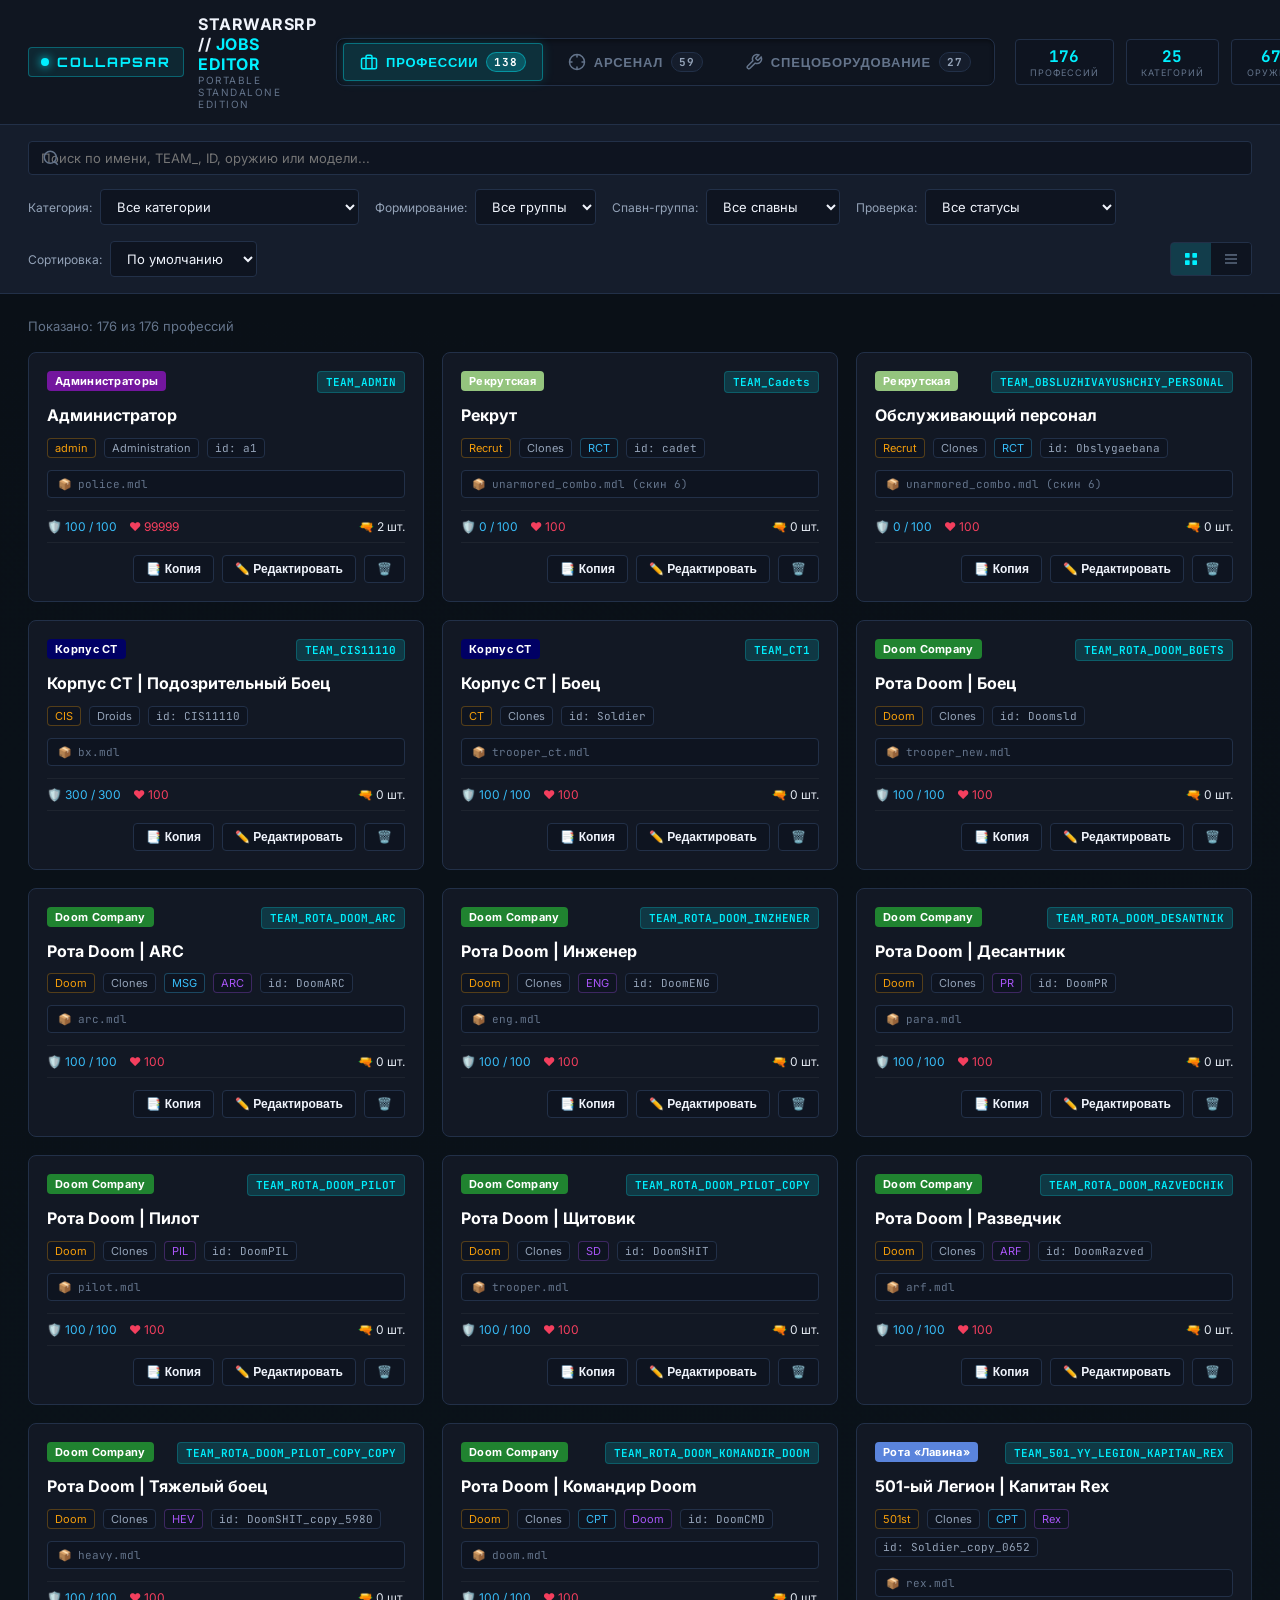
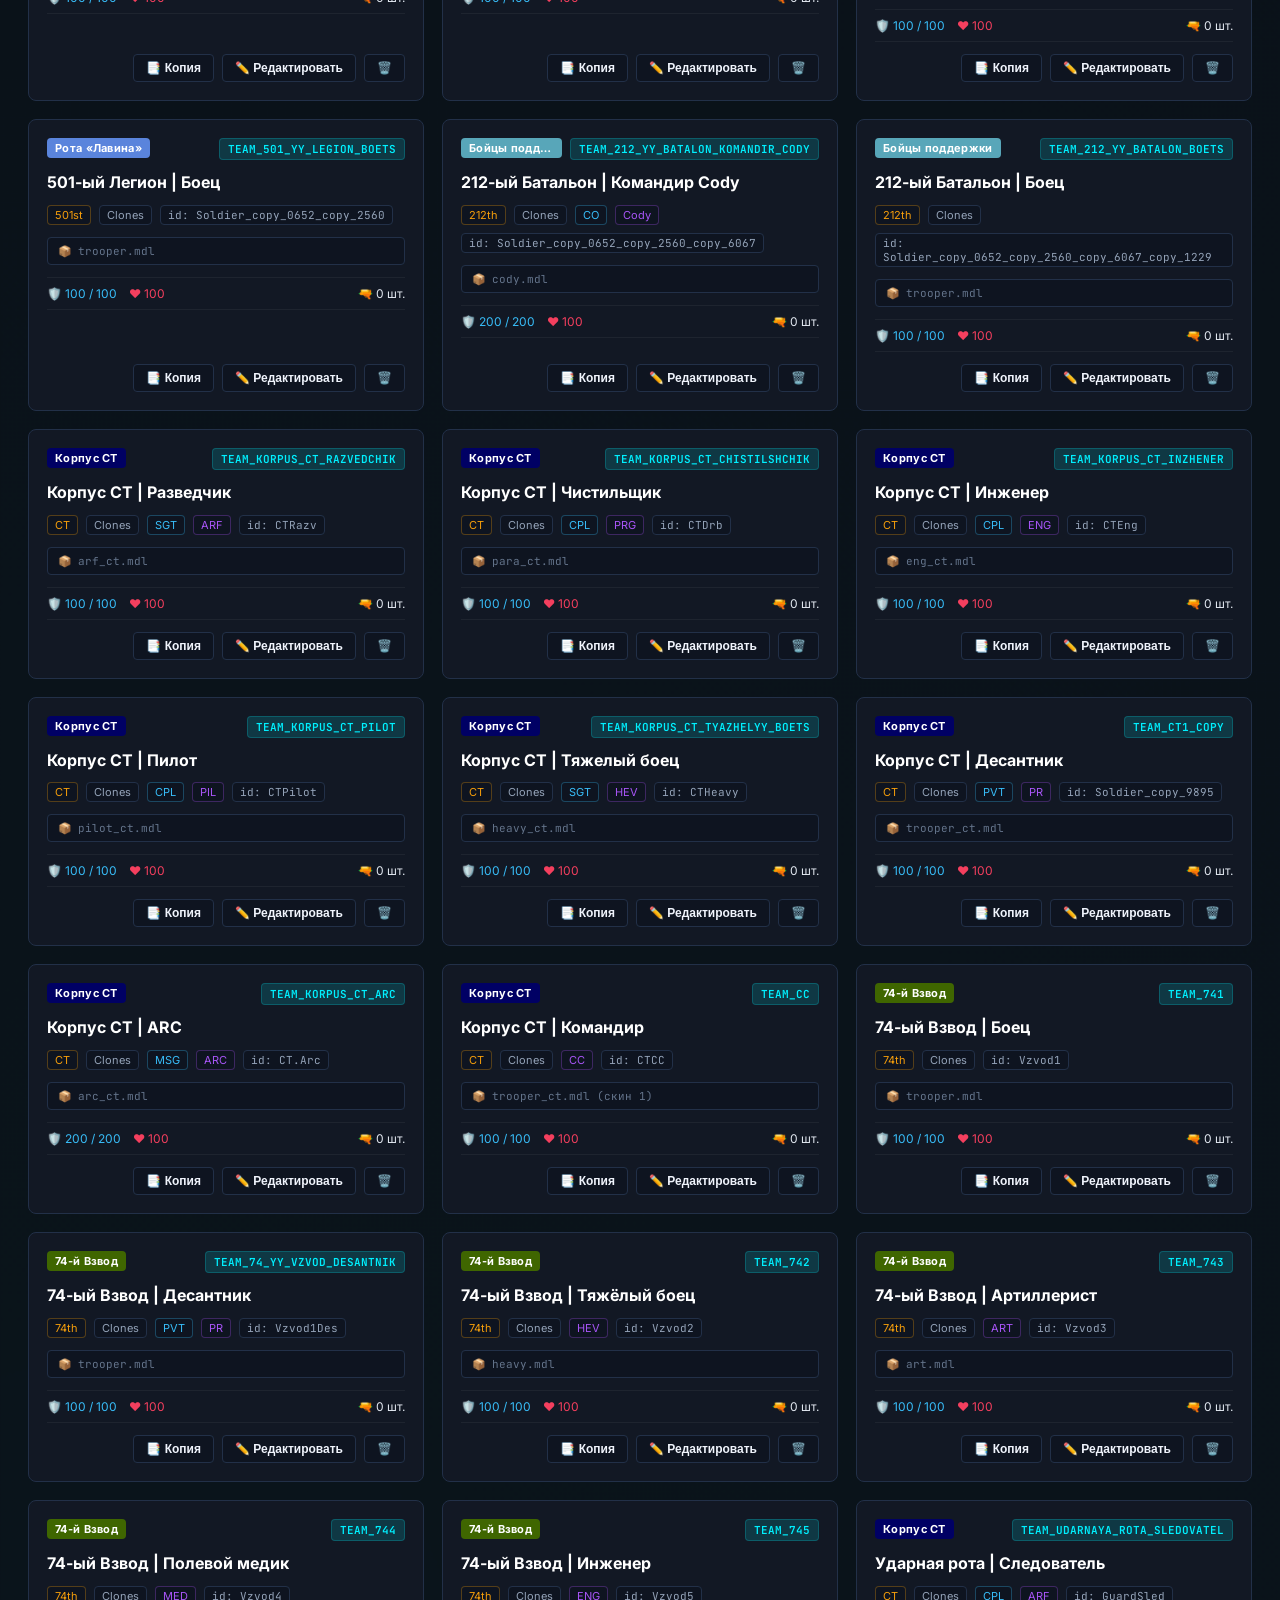
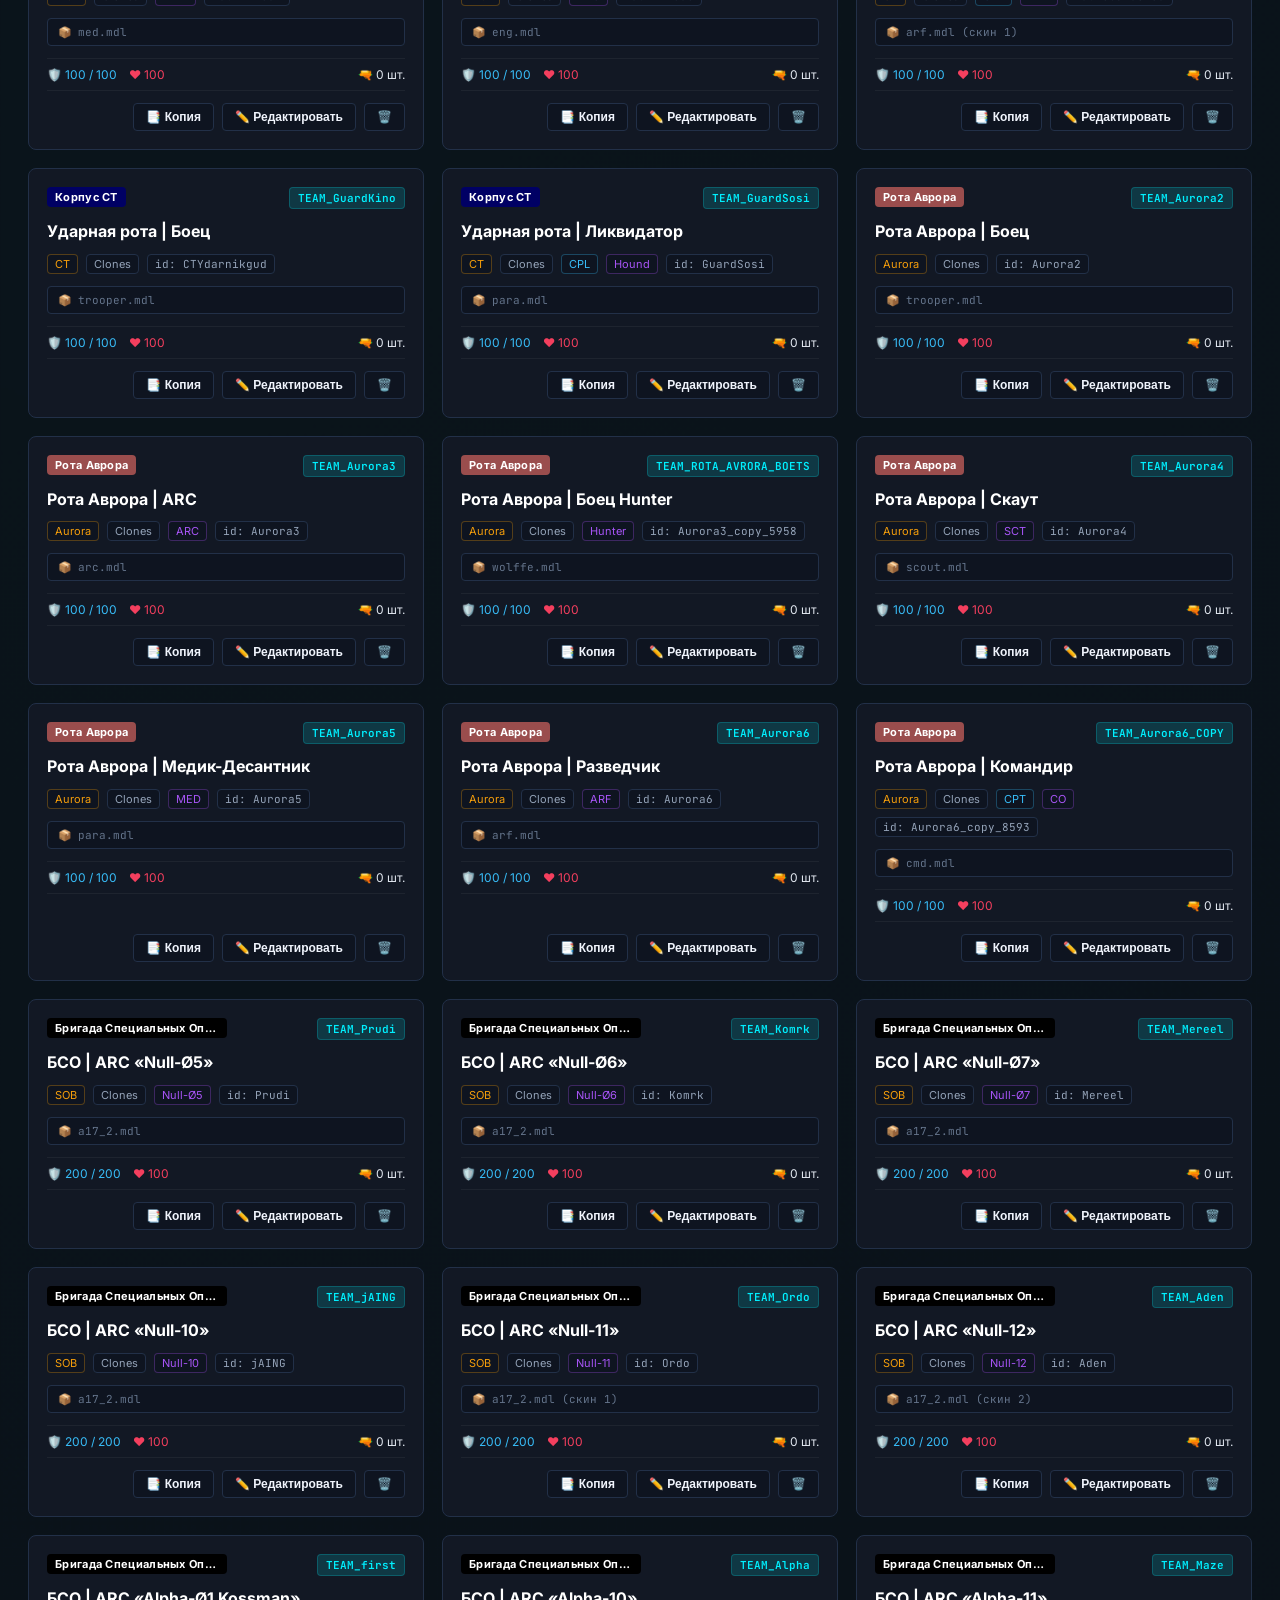
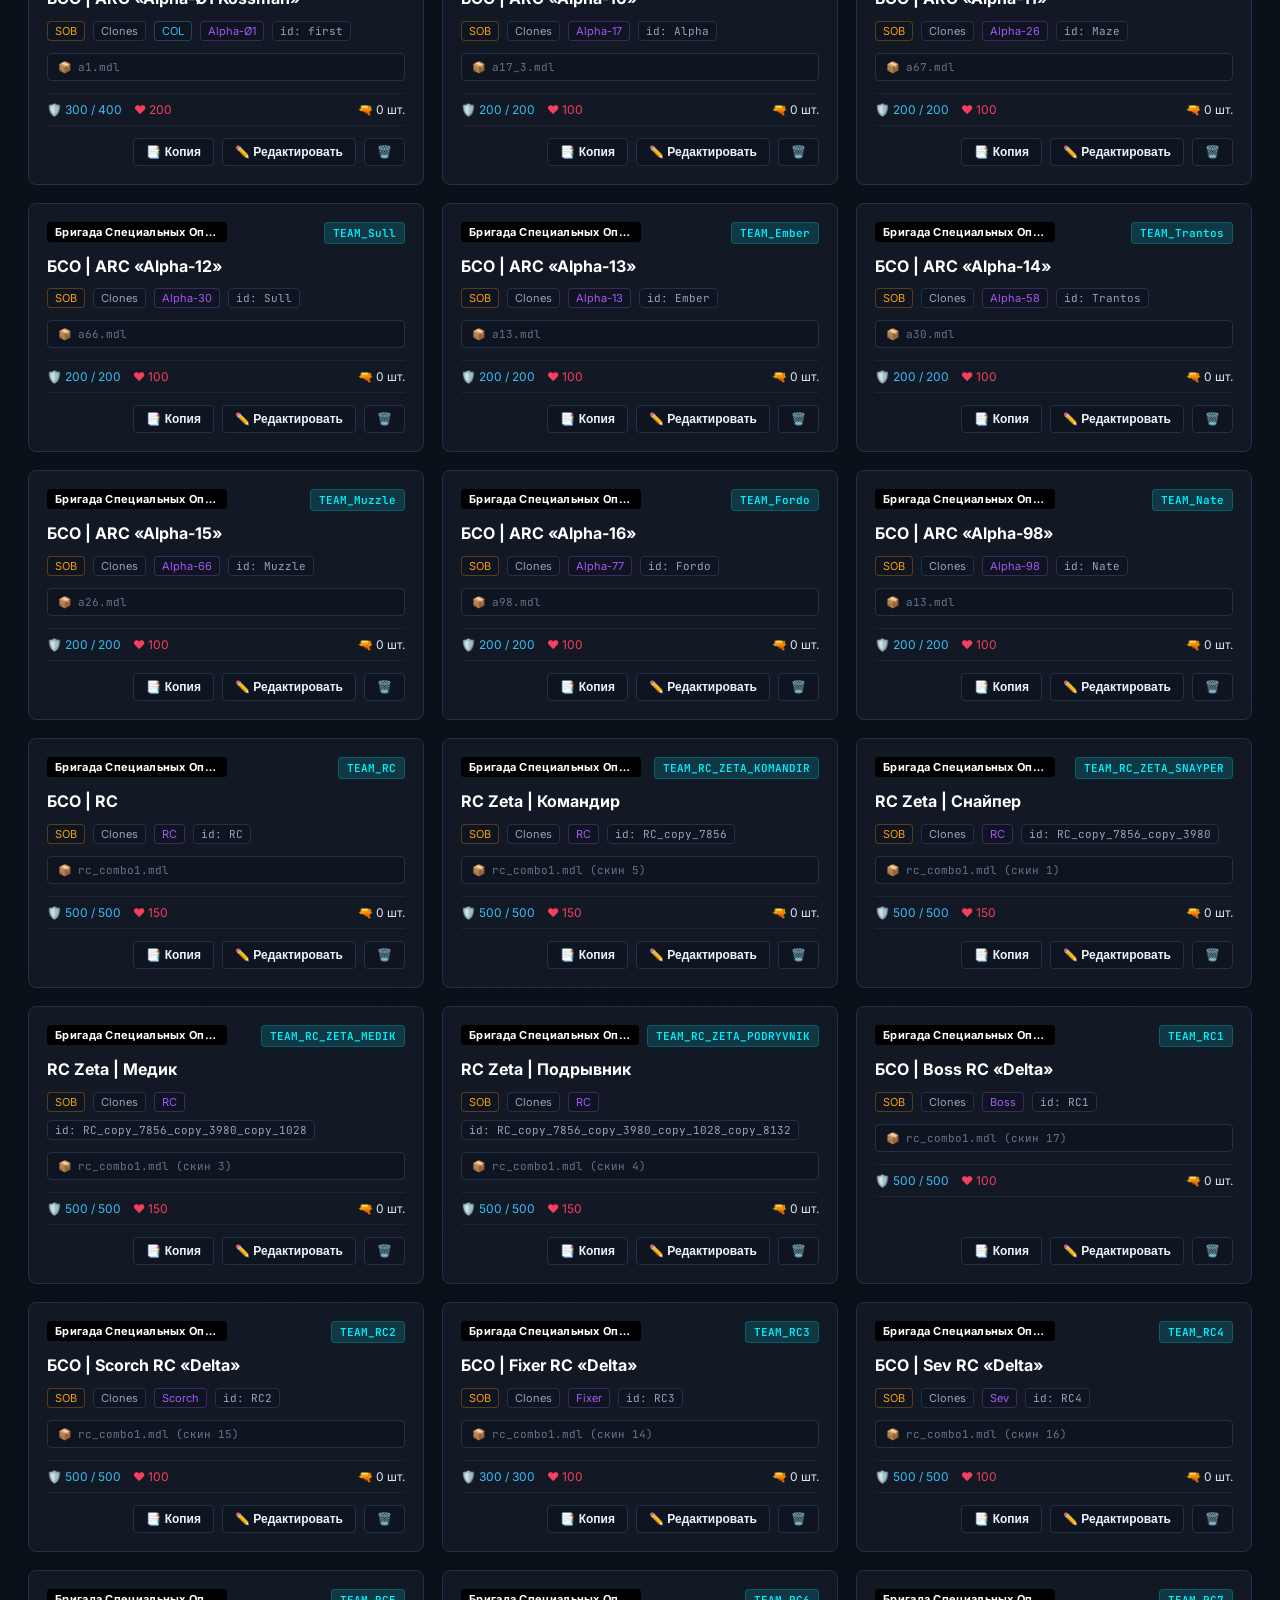
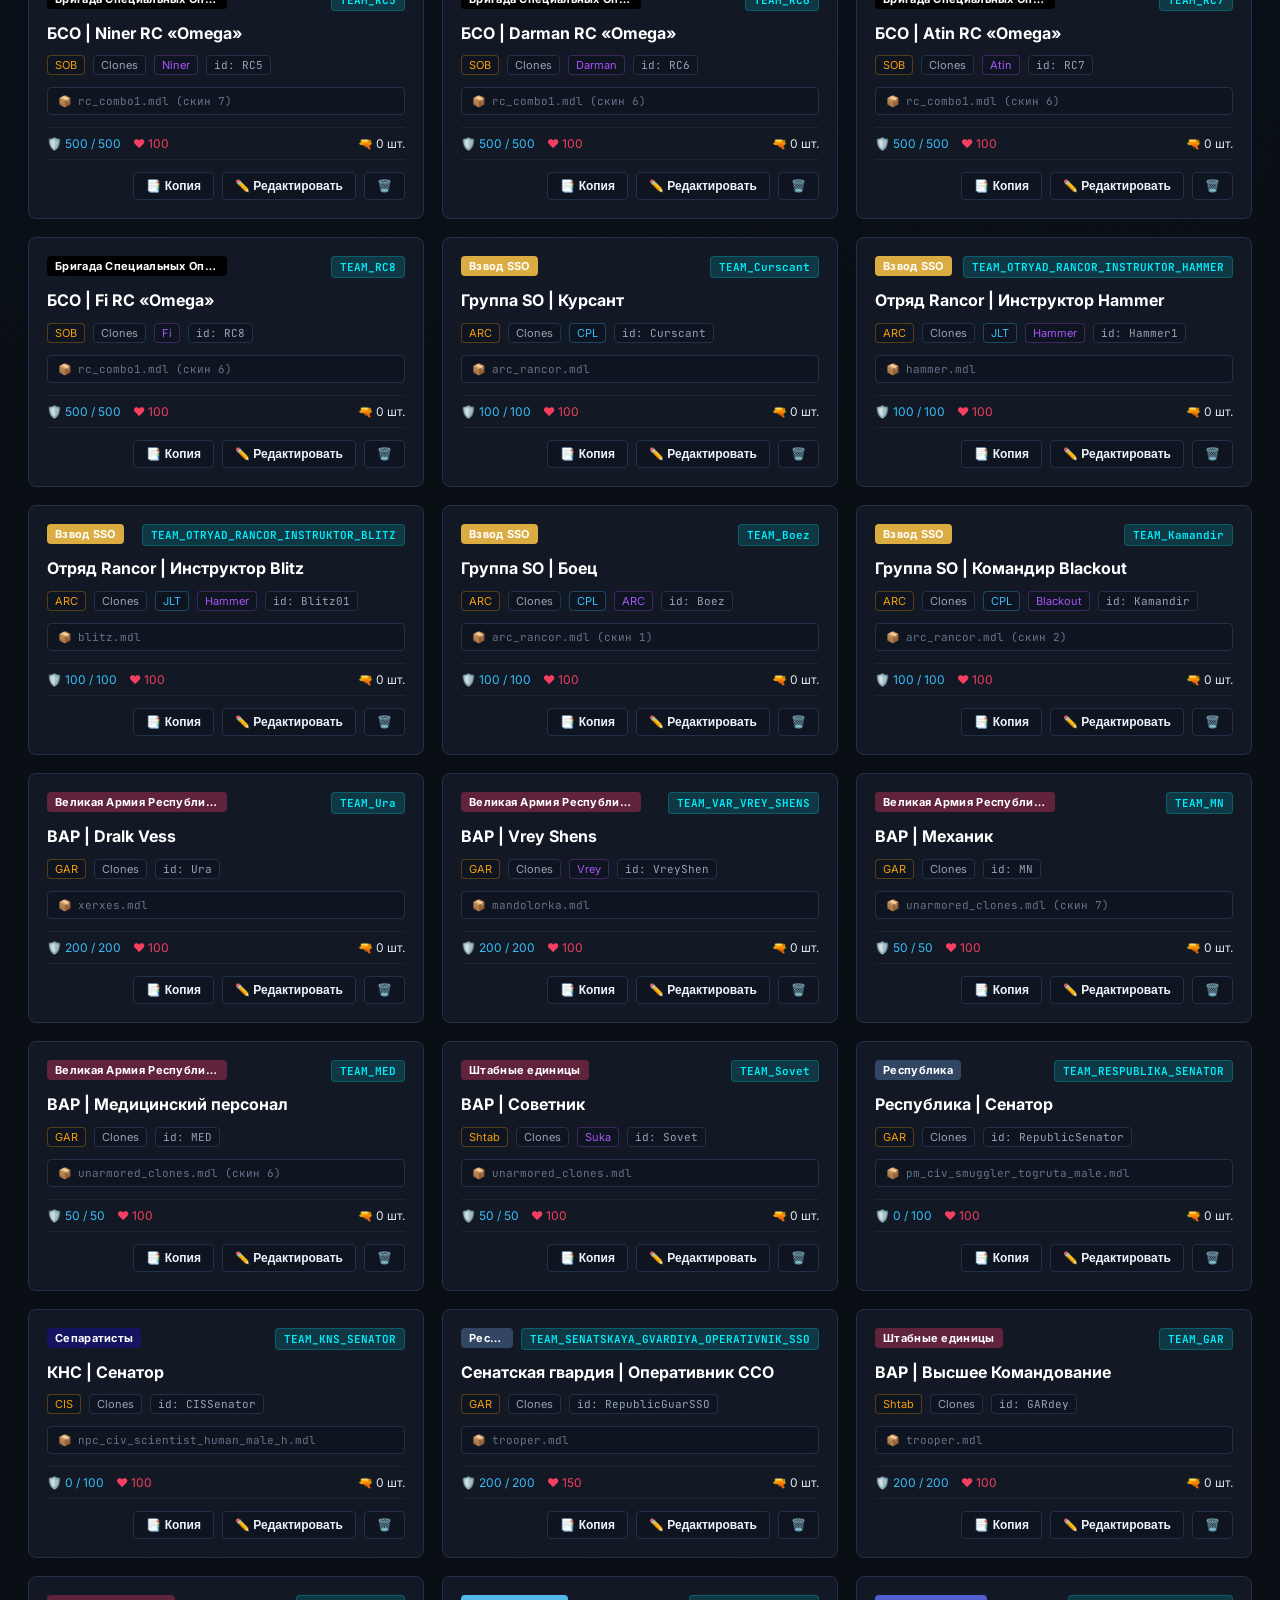
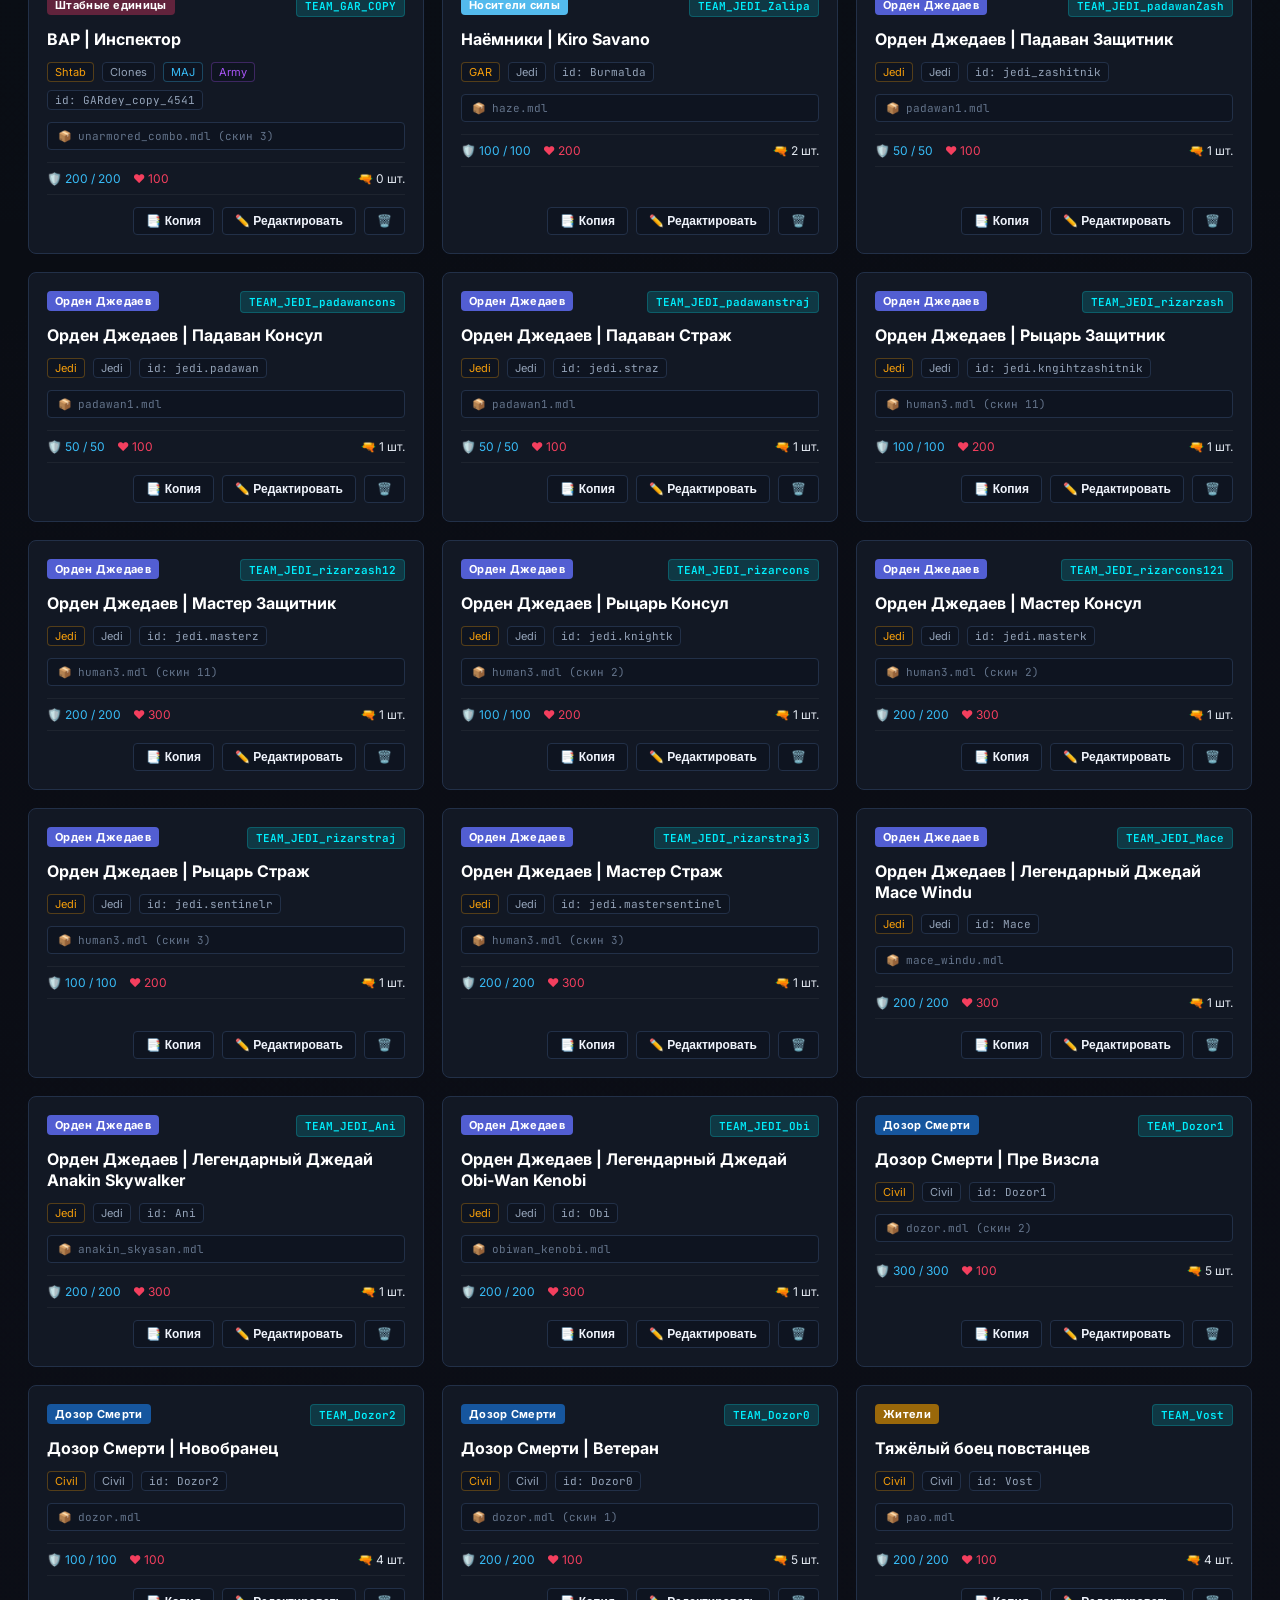
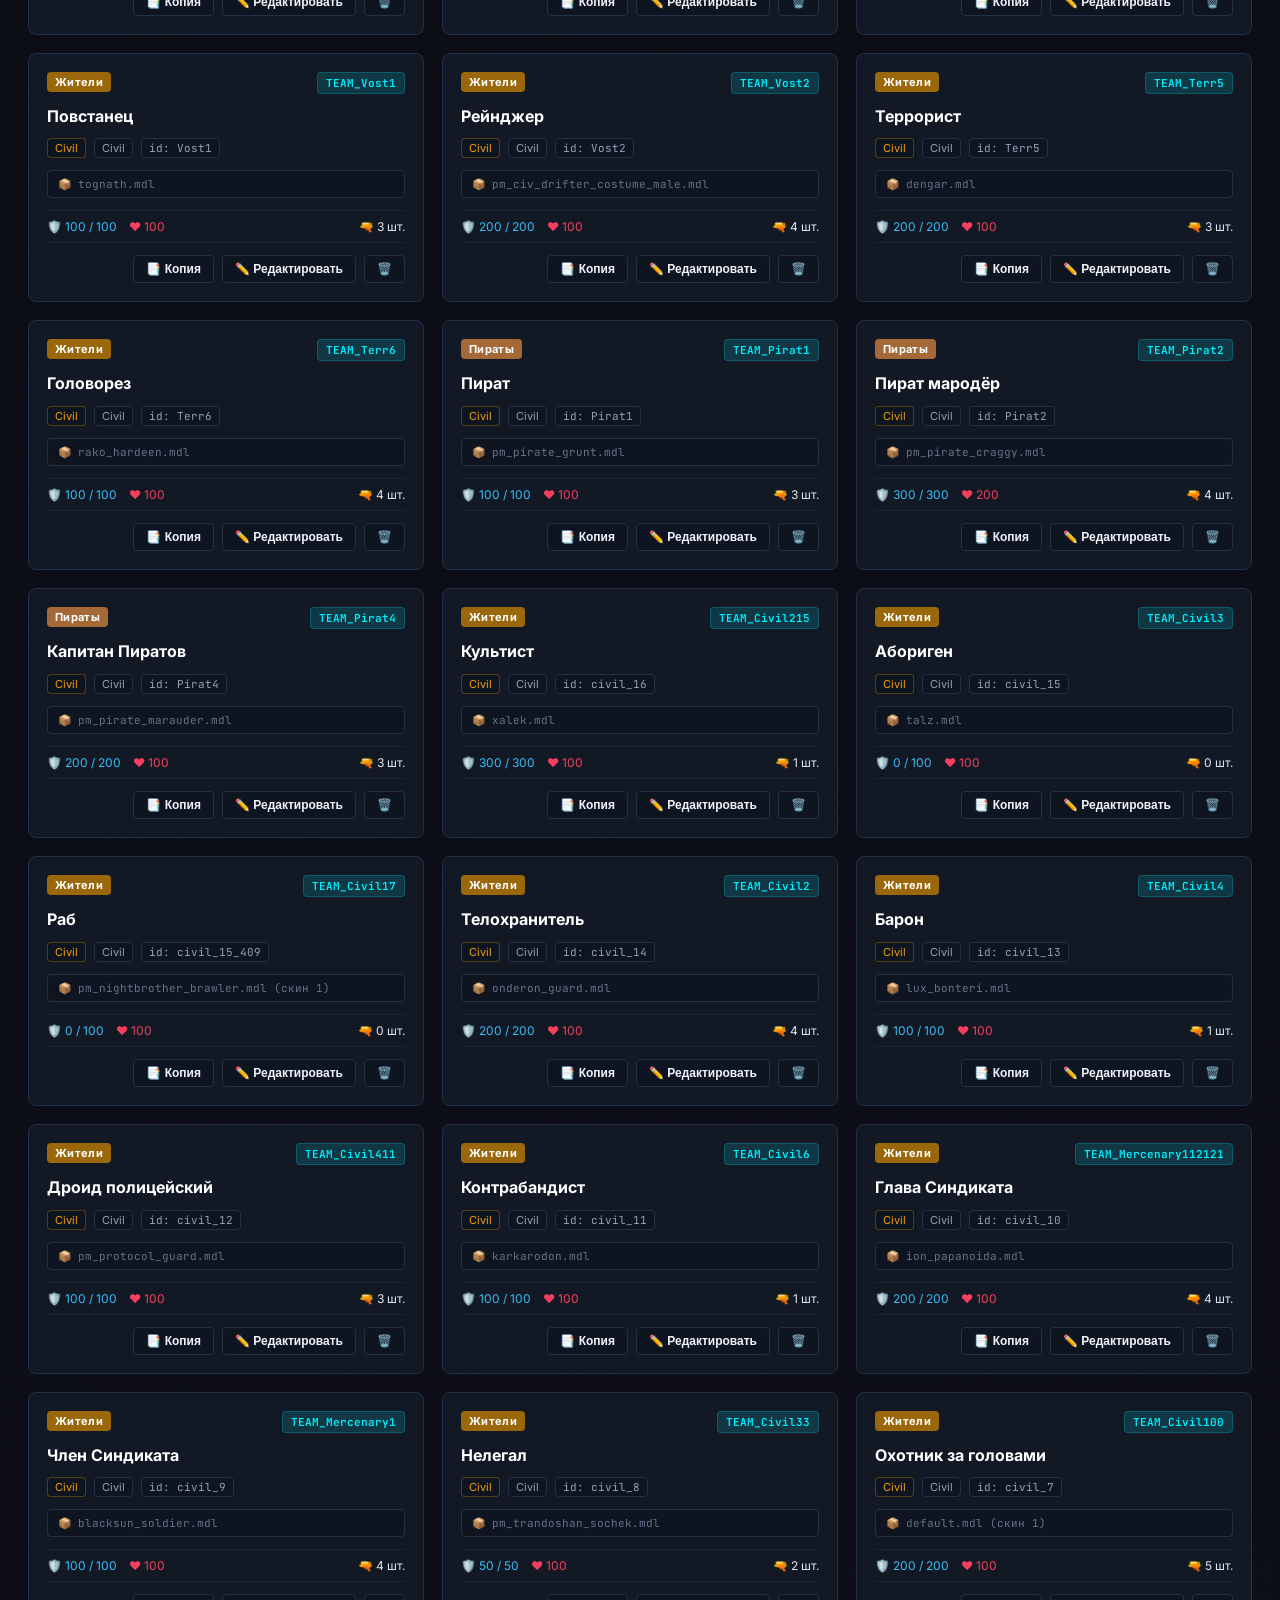
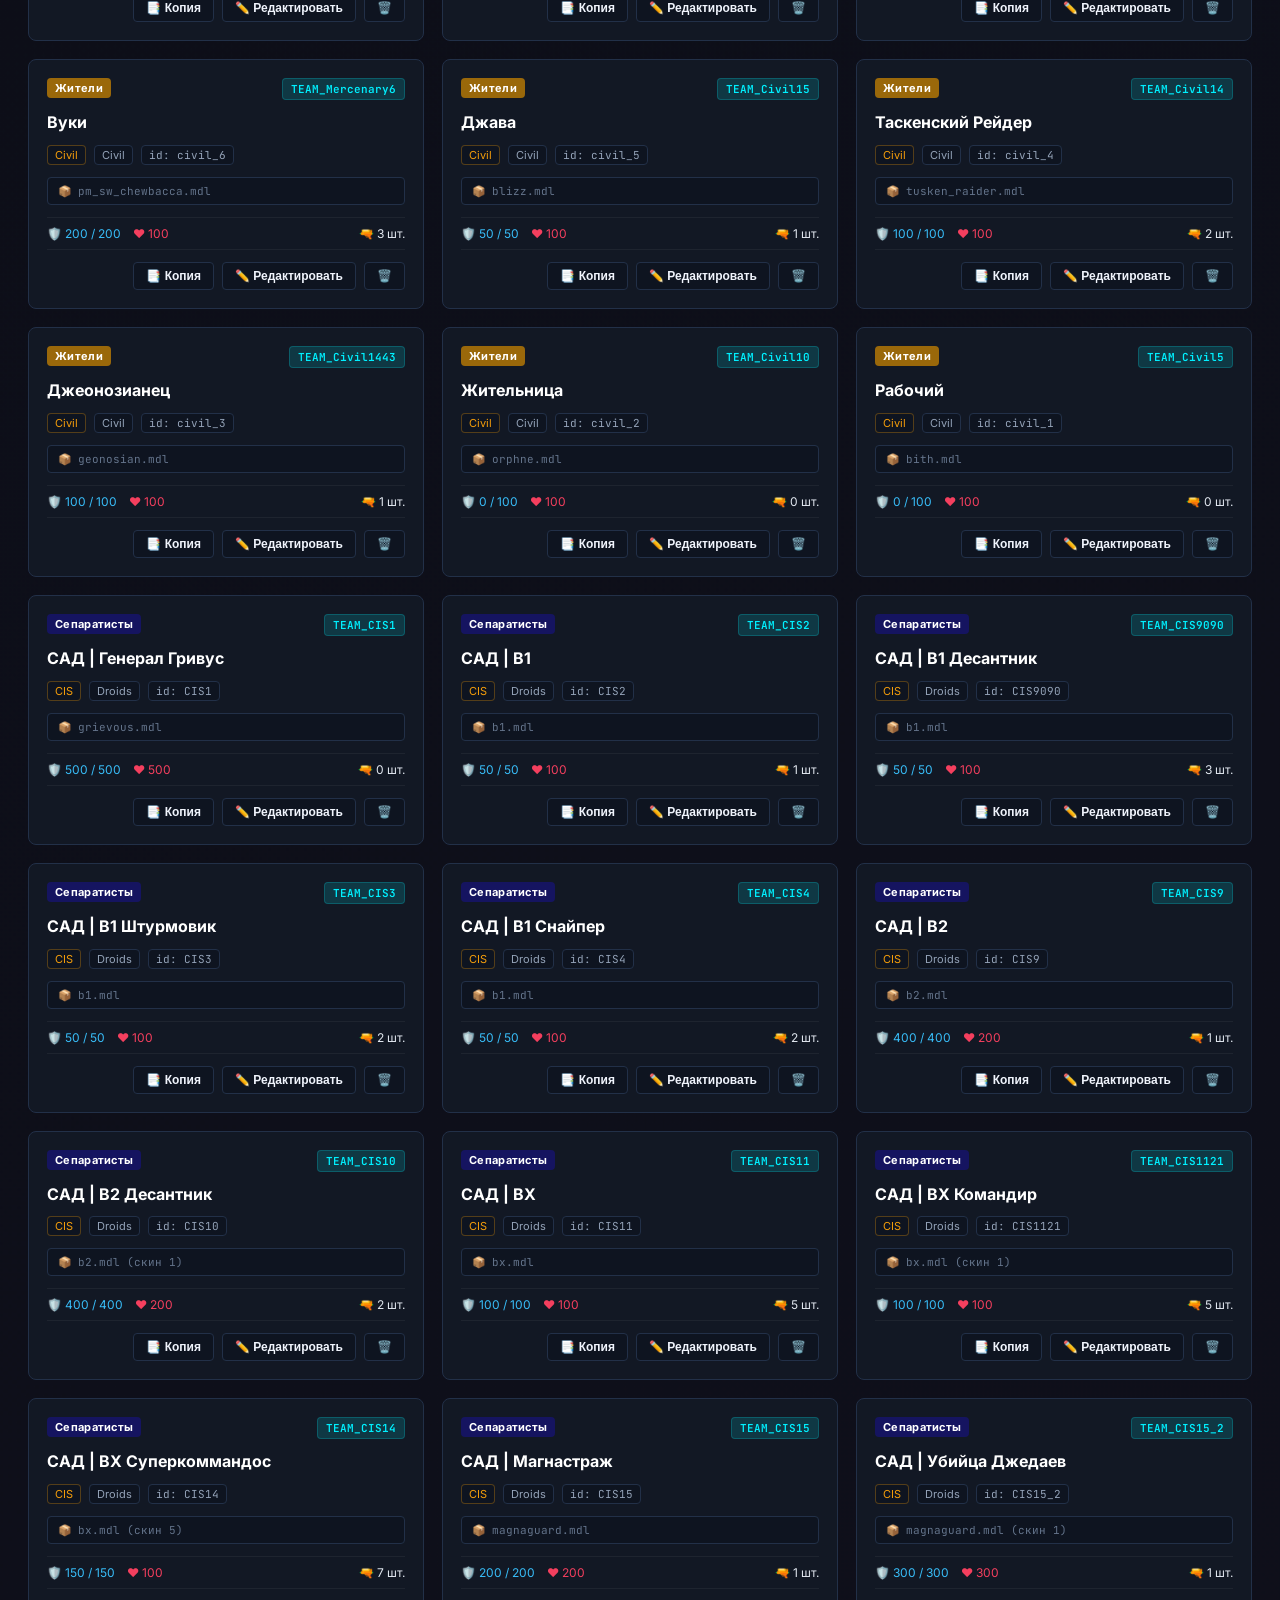
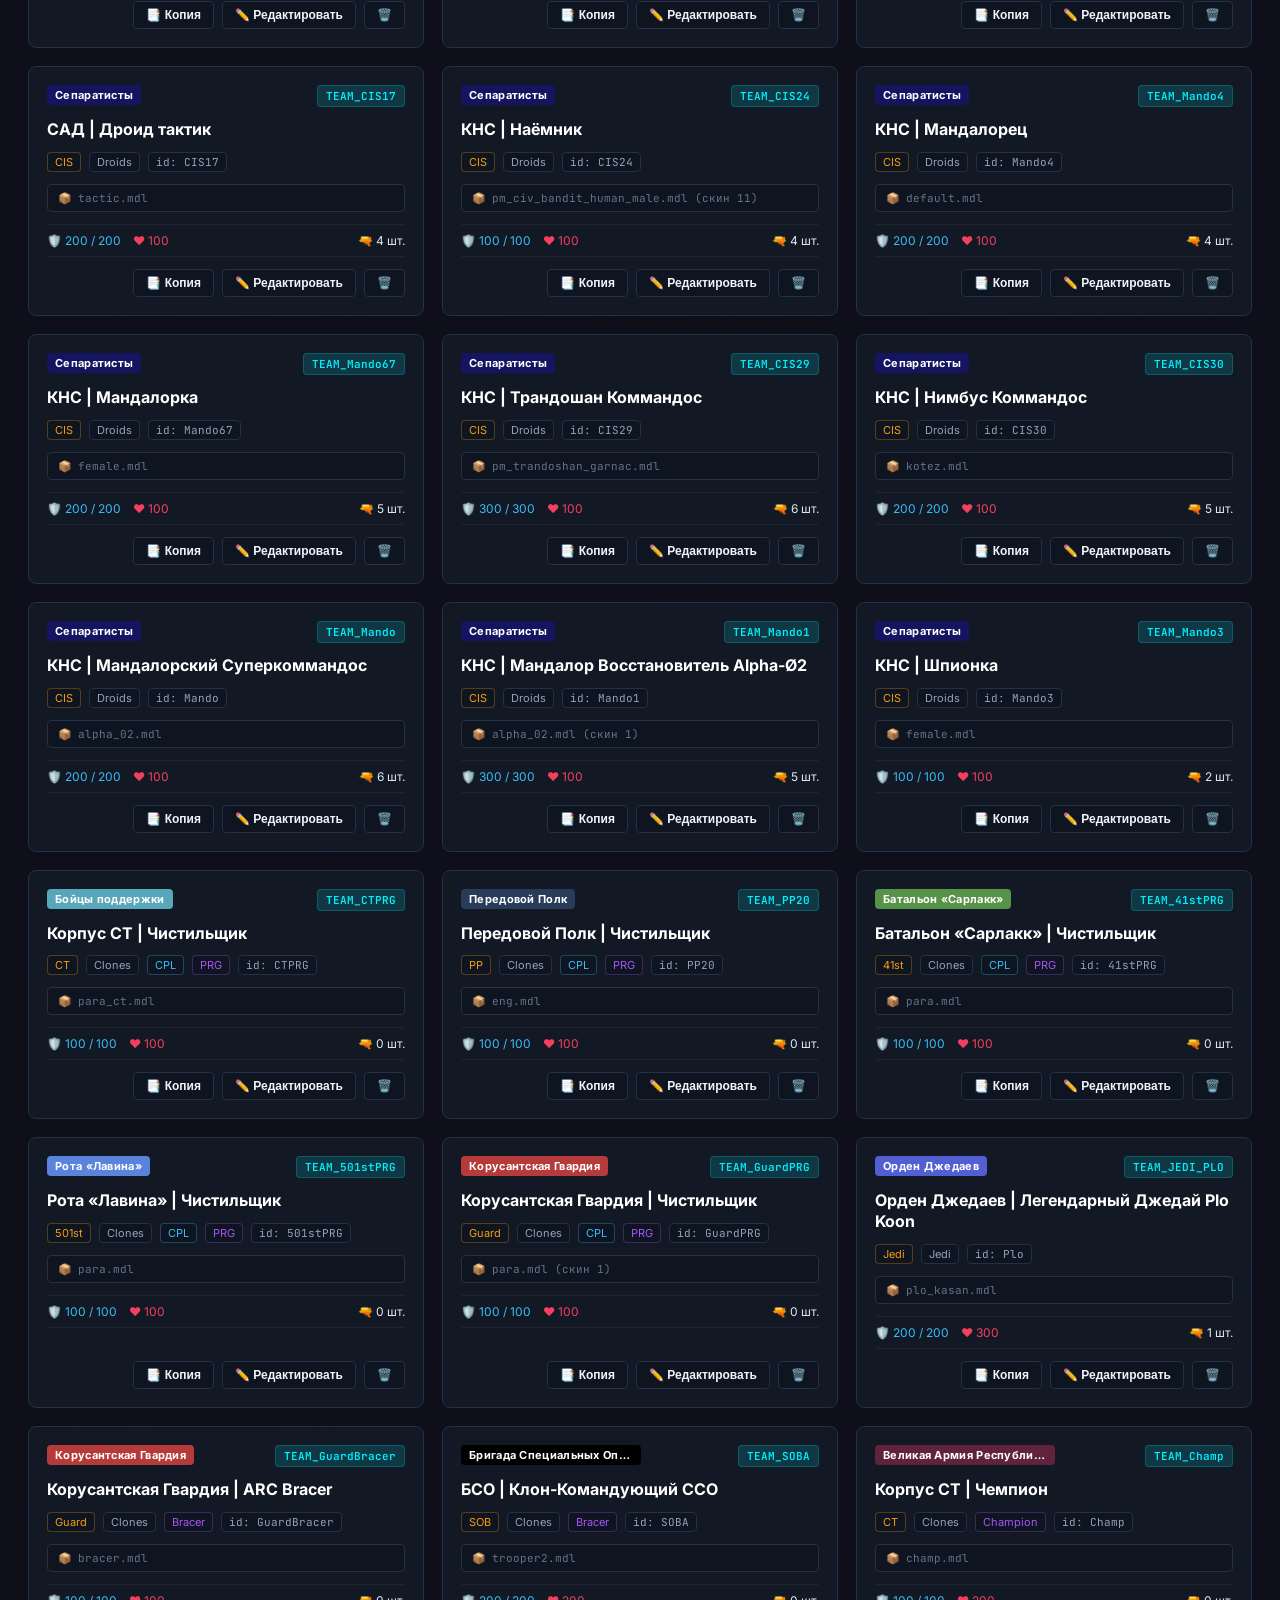
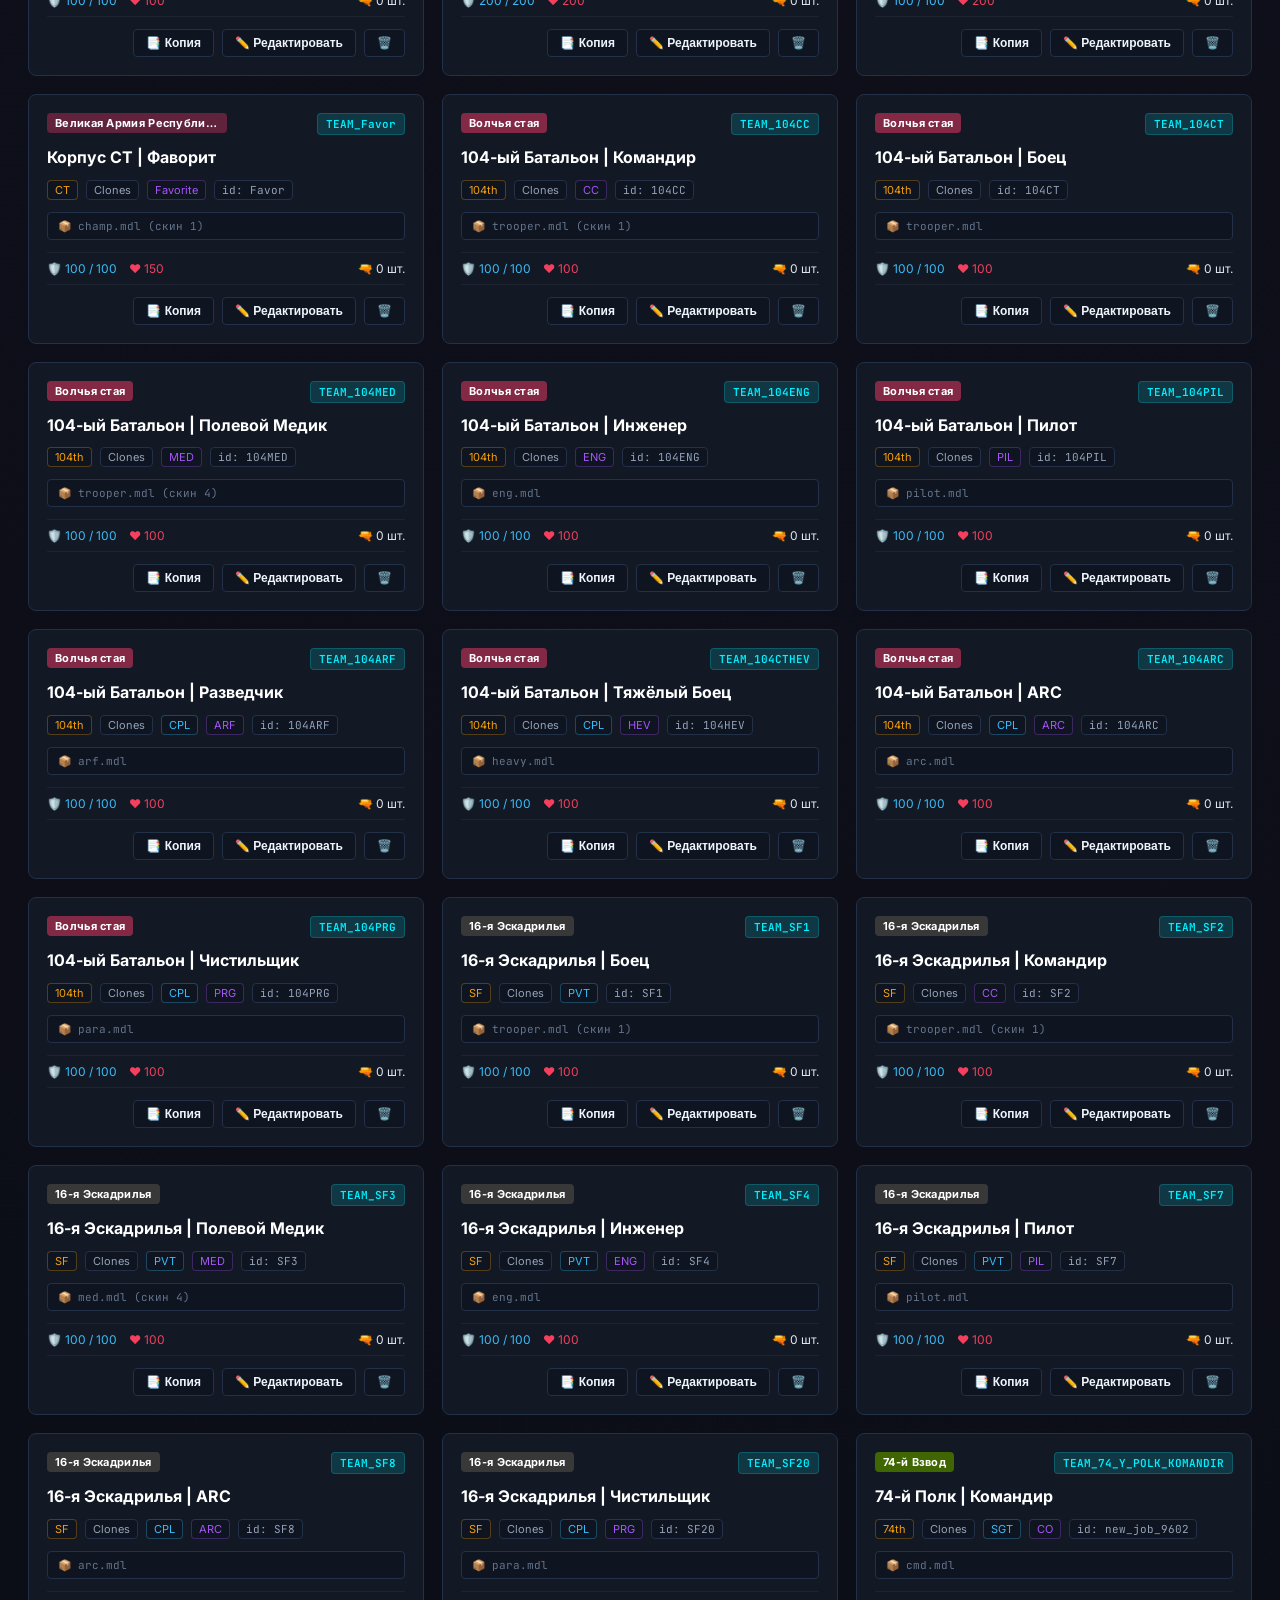
==== editor.html @ 3723a2b5 "Add files via upload" ====
<!DOCTYPE html>
<html lang="ru">
<head>
  <meta charset="UTF-8">
  <meta name="viewport" content="width=device-width, initial-scale=1.0">
  <title>COLLAPSAR™ // StarWarsRP Jobs Editor</title>
  <link rel="preconnect" href="https://fonts.googleapis.com">
  <link rel="preconnect" href="https://fonts.gstatic.com" crossorigin>
  <link href="https://fonts.googleapis.com/css2?family=Inter:wght@400;500;600;700;800&family=JetBrains+Mono:wght@400;500;700&family=Orbitron:wght@600;800;900&display=swap" rel="stylesheet">
  <style>
/* ==========================================================================
   COLLAPSAR™ STARWARSRP JOBS EDITOR - STYLESHEET
   ========================================================================== */

:root {
  --bg-main: #0a0d14;
  --bg-card: #121824;
  --bg-card-hover: #182030;
  --bg-panel: #151d2c;
  --bg-input: #0e1420;
  --border-color: #223048;
  --border-focus: #00f0ff;
  
  --text-primary: #f0f4fc;
  --text-secondary: #94a3b8;
  --text-muted: #64748b;

  --accent-cyan: #00f0ff;
  --accent-cyan-dim: rgba(0, 240, 255, 0.15);
  --accent-cyan-glow: rgba(0, 240, 255, 0.35);
  
  --accent-gold: #f59e0b;
  --accent-gold-dim: rgba(245, 158, 11, 0.15);
  
  --accent-green: #10b981;
  --accent-green-dim: rgba(16, 185, 129, 0.15);
  
  --accent-red: #ef4444;
  --accent-red-dim: rgba(239, 68, 68, 0.15);
  
  --accent-purple: #a855f7;
  
  --radius-sm: 4px;
  --radius-md: 8px;
  --radius-lg: 12px;
  
  --shadow-sm: 0 2px 4px rgba(0, 0, 0, 0.3);
  --shadow-md: 0 4px 12px rgba(0, 0, 0, 0.4);
  --shadow-glow: 0 0 16px var(--accent-cyan-glow);
  
  --font-main: 'Inter', -apple-system, BlinkMacSystemFont, 'Segoe UI', Roboto, sans-serif;
  --font-display: 'Orbitron', sans-serif;
  --font-mono: 'JetBrains Mono', monospace;
}

* {
  box-sizing: border-box;
  margin: 0;
  padding: 0;
}

body {
  font-family: var(--font-main);
  background-color: var(--bg-main);
  color: var(--text-primary);
  min-height: 100vh;
  overflow-x: hidden;
  background-image: 
    radial-gradient(circle at 10% 20%, rgba(0, 240, 255, 0.03) 0%, transparent 40%),
    radial-gradient(circle at 90% 80%, rgba(168, 85, 247, 0.03) 0%, transparent 40%);
}

.font-mono {
  font-family: var(--font-mono);
}

/* ==========================================================================
   TOP NAVIGATION
   ========================================================================== */

.top-nav {
  display: flex;
  align-items: center;
  justify-content: space-between;
  padding: 14px 28px;
  background-color: rgba(18, 24, 36, 0.85);
  backdrop-filter: blur(12px);
  border-bottom: 1px solid var(--border-color);
  position: sticky;
  top: 0;
  z-index: 100;
  gap: 20px;
}

.nav-brand {
  display: flex;
  align-items: center;
  gap: 14px;
}

.brand-badge {
  display: flex;
  align-items: center;
  gap: 8px;
  background: rgba(0, 240, 255, 0.08);
  border: 1px solid rgba(0, 240, 255, 0.3);
  padding: 6px 12px;
  border-radius: var(--radius-sm);
}

.pulse-dot {
  width: 8px;
  height: 8px;
  background-color: var(--accent-cyan);
  border-radius: 50%;
  box-shadow: 0 0 10px var(--accent-cyan);
  animation: pulse-dot 2s infinite ease-in-out;
}

@keyframes pulse-dot {
  0%, 100% { opacity: 0.5; transform: scale(0.9); }
  50% { opacity: 1; transform: scale(1.15); }
}

.brand-corp {
  font-family: var(--font-display);
  font-weight: 800;
  font-size: 13px;
  letter-spacing: 2px;
  color: var(--accent-cyan);
}

.brand-title h1 {
  font-size: 16px;
  font-weight: 700;
  letter-spacing: 0.5px;
}

.brand-title h1 span {
  color: var(--accent-cyan);
}

.brand-sub {
  font-size: 10px;
  letter-spacing: 1.5px;
  color: var(--text-muted);
  display: block;
}

.nav-stats {
  display: flex;
  align-items: center;
  gap: 12px;
}

.stat-pill {
  background-color: var(--bg-input);
  border: 1px solid var(--border-color);
  padding: 6px 14px;
  border-radius: var(--radius-sm);
  display: flex;
  flex-direction: column;
  align-items: center;
  min-width: 80px;
}

.stat-num {
  font-family: var(--font-mono);
  font-size: 16px;
  font-weight: 700;
  color: var(--accent-cyan);
}

.stat-lbl {
  font-size: 9px;
  color: var(--text-muted);
  letter-spacing: 1px;
}

.nav-actions {
  display: flex;
  align-items: center;
  gap: 10px;
}

/* ==========================================================================
   BUTTONS
   ========================================================================== */

.btn {
  display: inline-flex;
  align-items: center;
  gap: 8px;
  padding: 9px 18px;
  font-size: 13px;
  font-weight: 600;
  border-radius: var(--radius-sm);
  border: 1px solid transparent;
  cursor: pointer;
  transition: all 0.2s ease;
  font-family: inherit;
  text-decoration: none;
}

.btn-primary {
  background-color: var(--accent-cyan);
  color: #07090e;
  border-color: var(--accent-cyan);
  box-shadow: 0 0 10px rgba(0, 240, 255, 0.25);
}

.btn-primary:hover {
  background-color: #38f4ff;
  box-shadow: 0 0 16px rgba(0, 240, 255, 0.45);
  transform: translateY(-1px);
}

.btn-secondary {
  background-color: var(--bg-panel);
  color: var(--text-primary);
  border-color: var(--border-color);
}

.btn-secondary:hover {
  background-color: var(--bg-card-hover);
  border-color: var(--accent-cyan);
  color: var(--accent-cyan);
}

.btn-save {
  background-color: #059669;
  color: #ffffff;
  border-color: #10b981;
  box-shadow: 0 0 12px rgba(16, 185, 129, 0.25);
  position: relative;
}

.btn-save:hover {
  background-color: #10b981;
  box-shadow: 0 0 18px rgba(16, 185, 129, 0.4);
}

.btn-save.has-unsaved {
  background-color: #d97706;
  border-color: #f59e0b;
  box-shadow: 0 0 14px rgba(245, 158, 11, 0.4);
  animation: save-pulse 2s infinite ease-in-out;
}

@keyframes save-pulse {
  0%, 100% { box-shadow: 0 0 10px rgba(245, 158, 11, 0.3); }
  50% { box-shadow: 0 0 20px rgba(245, 158, 11, 0.7); }
}

.unsaved-badge {
  background-color: #ef4444;
  color: white;
  font-size: 11px;
  font-weight: 800;
  width: 16px;
  height: 16px;
  border-radius: 50%;
  display: inline-flex;
  align-items: center;
  justify-content: center;
  margin-left: 4px;
}

.btn-sm {
  padding: 5px 12px;
  font-size: 12px;
}

.btn-text-danger {
  background: none;
  border: none;
  color: var(--accent-red);
  font-size: 12px;
  cursor: pointer;
  padding: 4px 8px;
}

.btn-text-danger:hover {
  text-decoration: underline;
}

/* ==========================================================================
   TOOLBAR & FILTERS
   ========================================================================== */

.toolbar {
  padding: 16px 28px;
  background-color: var(--bg-panel);
  border-bottom: 1px solid var(--border-color);
  display: flex;
  flex-direction: column;
  gap: 14px;
}

.search-box {
  position: relative;
  display: flex;
  align-items: center;
}

.search-box svg {
  position: absolute;
  left: 14px;
  color: var(--text-muted);
}

.search-box input {
  width: 100%;
  padding: 12px 42px;
  background-color: var(--bg-input);
  border: 1px solid var(--border-color);
  border-radius: var(--radius-sm);
  color: var(--text-primary);
  font-size: 14px;
  outline: none;
  transition: all 0.2s;
}

.search-box input:focus {
  border-color: var(--accent-cyan);
  box-shadow: 0 0 10px var(--accent-cyan-dim);
}

.btn-clear {
  position: absolute;
  right: 14px;
  background: none;
  border: none;
  color: var(--text-muted);
  font-size: 20px;
  cursor: pointer;
}

.filters-row {
  display: flex;
  align-items: center;
  gap: 16px;
  flex-wrap: wrap;
}

.filter-group {
  display: flex;
  align-items: center;
  gap: 8px;
}

.filter-group label {
  font-size: 12px;
  color: var(--text-secondary);
}

select, input[type="text"], input[type="number"] {
  background-color: var(--bg-input);
  border: 1px solid var(--border-color);
  color: var(--text-primary);
  padding: 8px 12px;
  border-radius: var(--radius-sm);
  font-size: 13px;
  outline: none;
  font-family: inherit;
}

select:focus, input:focus {
  border-color: var(--accent-cyan);
}

.view-toggle {
  margin-left: auto;
  display: flex;
  border: 1px solid var(--border-color);
  border-radius: var(--radius-sm);
  overflow: hidden;
}

.view-btn {
  background-color: var(--bg-input);
  border: none;
  color: var(--text-muted);
  padding: 8px 12px;
  cursor: pointer;
  display: flex;
  align-items: center;
  justify-content: center;
}

.view-btn.active {
  background-color: var(--accent-cyan-dim);
  color: var(--accent-cyan);
}

/* ==========================================================================
   CONTENT CONTAINER & JOBS GRID
   ========================================================================== */

.content-container {
  padding: 24px 28px 60px;
  max-width: 1800px;
  margin: 0 auto;
}

.results-header {
  display: flex;
  align-items: center;
  justify-content: space-between;
  margin-bottom: 18px;
  font-size: 13px;
  color: var(--text-muted);
}

.jobs-grid {
  display: grid;
  grid-template-columns: repeat(auto-fill, minmax(360px, 1fr));
  gap: 18px;
}

.job-card {
  background-color: var(--bg-card);
  border: 1px solid var(--border-color);
  border-radius: var(--radius-md);
  padding: 18px;
  display: flex;
  flex-direction: column;
  gap: 12px;
  position: relative;
  transition: all 0.2s ease;
  overflow: hidden;
}

.job-card:hover {
  transform: translateY(-2px);
  border-color: rgba(0, 240, 255, 0.4);
  box-shadow: 0 6px 18px rgba(0, 0, 0, 0.4);
}

.job-card-header {
  display: flex;
  align-items: flex-start;
  justify-content: space-between;
  gap: 8px;
}

.cat-badge {
  display: inline-block;
  font-size: 11px;
  font-weight: 700;
  padding: 3px 8px;
  border-radius: var(--radius-sm);
  letter-spacing: 0.3px;
  max-width: 180px;
  white-space: nowrap;
  overflow: hidden;
  text-overflow: ellipsis;
}

.team-badge {
  font-family: var(--font-mono);
  font-size: 11px;
  font-weight: 600;
  color: var(--accent-cyan);
  background: var(--accent-cyan-dim);
  padding: 3px 8px;
  border-radius: var(--radius-sm);
  border: 1px solid rgba(0, 240, 255, 0.2);
}

.job-name {
  font-size: 16px;
  font-weight: 700;
  line-height: 1.3;
  color: #fff;
}

.job-meta-row {
  display: flex;
  align-items: center;
  gap: 8px;
  flex-wrap: wrap;
}

.meta-tag {
  font-size: 11px;
  padding: 2px 7px;
  background-color: var(--bg-input);
  border: 1px solid var(--border-color);
  border-radius: var(--radius-sm);
  color: var(--text-secondary);
}

.meta-tag.group-tag {
  color: var(--accent-gold);
  border-color: rgba(245, 158, 11, 0.3);
}

.meta-tag.rank-tag {
  color: #38bdf8;
  border-color: rgba(56, 189, 248, 0.3);
}

.meta-tag.spec-tag {
  color: var(--accent-purple);
  border-color: rgba(168, 85, 247, 0.3);
}

.job-model-box {
  background-color: var(--bg-input);
  border: 1px solid var(--border-color);
  border-radius: var(--radius-sm);
  padding: 6px 10px;
  font-family: var(--font-mono);
  font-size: 11px;
  color: var(--text-muted);
  white-space: nowrap;
  overflow: hidden;
  text-overflow: ellipsis;
  display: flex;
  align-items: center;
  gap: 6px;
}

.job-stats-row {
  display: flex;
  align-items: center;
  gap: 12px;
  padding: 8px 0;
  border-top: 1px solid rgba(255, 255, 255, 0.05);
  border-bottom: 1px solid rgba(255, 255, 255, 0.05);
  font-size: 12px;
}

.stat-item {
  display: flex;
  align-items: center;
  gap: 4px;
}

.stat-item.armor { color: #38bdf8; }
.stat-item.health { color: #f43f5e; }
.stat-item.weps { color: #e2e8f0; margin-left: auto; }

.job-card-actions {
  display: flex;
  align-items: center;
  justify-content: flex-end;
  gap: 8px;
  margin-top: auto;
}

.btn-card {
  padding: 6px 12px;
  font-size: 12px;
  font-weight: 600;
  border-radius: var(--radius-sm);
  border: 1px solid var(--border-color);
  background-color: var(--bg-input);
  color: var(--text-primary);
  cursor: pointer;
  transition: all 0.15s;
}

.btn-card:hover {
  background-color: var(--bg-panel);
  border-color: var(--accent-cyan);
  color: var(--accent-cyan);
}

.btn-card.danger:hover {
  background-color: var(--accent-red-dim);
  border-color: var(--accent-red);
  color: var(--accent-red);
}

/* ==========================================================================
   TABLE VIEW
   ========================================================================== */

.table-container {
  background-color: var(--bg-card);
  border: 1px solid var(--border-color);
  border-radius: var(--radius-md);
  overflow-x: auto;
}

.jobs-table {
  width: 100%;
  border-collapse: collapse;
  font-size: 13px;
  text-align: left;
}

.jobs-table th {
  background-color: var(--bg-panel);
  padding: 12px 16px;
  color: var(--text-muted);
  font-weight: 600;
  border-bottom: 1px solid var(--border-color);
  white-space: nowrap;
}

.jobs-table td {
  padding: 12px 16px;
  border-bottom: 1px solid rgba(255, 255, 255, 0.05);
  vertical-align: middle;
}

.jobs-table tr:hover td {
  background-color: var(--bg-card-hover);
}

.th-actions {
  text-align: right;
}

.table-actions {
  display: flex;
  align-items: center;
  justify-content: flex-end;
  gap: 6px;
}

/* ==========================================================================
   MODAL WINDOWS
   ========================================================================== */

.modal-backdrop {
  position: fixed;
  top: 0;
  left: 0;
  right: 0;
  bottom: 0;
  background-color: rgba(0, 0, 0, 0.75);
  backdrop-filter: blur(8px);
  display: flex;
  align-items: center;
  justify-content: center;
  z-index: 1000;
  padding: 20px;
}

.modal-window {
  background-color: var(--bg-card);
  border: 1px solid var(--border-color);
  border-radius: var(--radius-lg);
  width: 100%;
  max-width: 860px;
  max-height: 90vh;
  display: flex;
  flex-direction: column;
  box-shadow: var(--shadow-md);
  animation: modal-pop 0.2s cubic-bezier(0.16, 1, 0.3, 1);
}

.modal-window.modal-lg {
  max-width: 1050px;
}

.modal-window.modal-xl {
  max-width: 1300px;
  width: 95vw;
}

@keyframes modal-pop {
  from { opacity: 0; transform: scale(0.96) translateY(8px); }
  to { opacity: 1; transform: scale(1) translateY(0); }
}

.modal-header {
  padding: 18px 24px;
  border-bottom: 1px solid var(--border-color);
  display: flex;
  align-items: center;
  justify-content: space-between;
}

.modal-title-group {
  display: flex;
  align-items: center;
  gap: 12px;
}

.modal-badge {
  font-family: var(--font-display);
  font-size: 10px;
  font-weight: 800;
  letter-spacing: 1px;
  color: var(--accent-cyan);
  background: var(--accent-cyan-dim);
  padding: 4px 8px;
  border-radius: var(--radius-sm);
  border: 1px solid rgba(0, 240, 255, 0.3);
}

.modal-close {
  background: none;
  border: none;
  color: var(--text-muted);
  font-size: 28px;
  cursor: pointer;
  line-height: 1;
}

.modal-close:hover {
  color: #fff;
}

.modal-tabs {
  display: flex;
  border-bottom: 1px solid var(--border-color);
  background-color: var(--bg-panel);
  padding: 0 16px;
  overflow-x: auto;
}

.tab-btn {
  background: none;
  border: none;
  border-bottom: 2px solid transparent;
  color: var(--text-secondary);
  padding: 12px 18px;
  font-size: 13px;
  font-weight: 600;
  cursor: pointer;
  white-space: nowrap;
  transition: all 0.2s;
}

.tab-btn:hover {
  color: var(--text-primary);
}

.tab-btn.active {
  color: var(--accent-cyan);
  border-bottom-color: var(--accent-cyan);
}

.modal-body {
  padding: 24px;
  overflow-y: auto;
  flex: 1;
}

.modal-footer {
  padding: 16px 24px;
  border-top: 1px solid var(--border-color);
  display: flex;
  align-items: center;
  justify-content: flex-end;
  gap: 12px;
  background-color: var(--bg-panel);
  border-bottom-left-radius: var(--radius-lg);
  border-bottom-right-radius: var(--radius-lg);
}

.tab-pane {
  display: none;
}

.tab-pane.active {
  display: block;
}

/* ==========================================================================
   FORM CONTROLS & GRIDS
   ========================================================================== */

.form-grid {
  display: grid;
  grid-template-columns: repeat(2, 1fr);
  gap: 18px;
}

.span-2 {
  grid-column: span 2;
}

.form-group {
  display: flex;
  flex-direction: column;
  gap: 6px;
}

.form-group label {
  font-size: 12px;
  font-weight: 600;
  color: var(--text-secondary);
}

.req {
  color: var(--accent-red);
}

.field-hint {
  font-size: 11px;
  color: var(--text-muted);
}

.input-with-action {
  display: flex;
  gap: 6px;
}

.input-with-action input, .input-with-action select {
  flex: 1;
}

.btn-input-action {
  background-color: var(--bg-input);
  border: 1px solid var(--border-color);
  color: var(--accent-cyan);
  padding: 0 12px;
  border-radius: var(--radius-sm);
  cursor: pointer;
  font-weight: 700;
  font-size: 12px;
}

.btn-input-action:hover {
  background-color: var(--accent-cyan-dim);
  border-color: var(--accent-cyan);
}

.color-picker-row {
  display: flex;
  align-items: center;
  gap: 10px;
}

.color-picker-row input[type="color"] {
  width: 42px;
  height: 38px;
  padding: 0;
  border: 1px solid var(--border-color);
  border-radius: var(--radius-sm);
  background: none;
  cursor: pointer;
}

/* Bodygroups */
.bodygroups-section {
  margin-top: 20px;
  padding-top: 20px;
  border-top: 1px solid var(--border-color);
}

.section-title-row {
  display: flex;
  align-items: center;
  justify-content: space-between;
  margin-bottom: 6px;
}

.section-desc {
  font-size: 12px;
  color: var(--text-muted);
  margin-bottom: 14px;
}

.bg-list {
  display: flex;
  flex-direction: column;
  gap: 8px;
  max-height: 200px;
  overflow-y: auto;
}

.bg-row {
  display: flex;
  align-items: center;
  gap: 12px;
  background-color: var(--bg-input);
  padding: 8px 12px;
  border-radius: var(--radius-sm);
  border: 1px solid var(--border-color);
}

.bg-row label {
  font-size: 12px;
  color: var(--text-secondary);
  min-width: 60px;
}

.bg-row input {
  width: 90px;
  padding: 4px 8px;
}

/* Weapons Box */
.weapons-search-bar {
  display: flex;
  gap: 8px;
  margin-bottom: 16px;
}

.weapons-search-bar input {
  flex: 1;
}

.weapons-box {
  background-color: var(--bg-input);
  border: 1px solid var(--border-color);
  border-radius: var(--radius-sm);
  padding: 14px;
  min-height: 120px;
  margin-bottom: 16px;
}

.tags-container {
  display: flex;
  flex-wrap: wrap;
  gap: 8px;
  margin-top: 10px;
}

.wep-tag {
  display: inline-flex;
  align-items: center;
  gap: 6px;
  background-color: var(--bg-panel);
  border: 1px solid var(--border-color);
  padding: 4px 10px;
  border-radius: var(--radius-sm);
  font-family: var(--font-mono);
  font-size: 12px;
  color: var(--text-primary);
}

.wep-tag-del {
  cursor: pointer;
  color: var(--accent-red);
  font-weight: bold;
}

.wep-tag-del:hover {
  color: #ff6b6b;
}

.quick-weps-section {
  padding-top: 12px;
  border-top: 1px solid var(--border-color);
}

.quick-title {
  font-size: 12px;
  color: var(--text-muted);
  display: block;
  margin-bottom: 8px;
}

.quick-weps-chips {
  display: flex;
  flex-wrap: wrap;
  gap: 8px;
}

.chip {
  background-color: var(--bg-input);
  border: 1px solid var(--border-color);
  color: var(--text-secondary);
  padding: 4px 10px;
  border-radius: var(--radius-sm);
  font-size: 11px;
  cursor: pointer;
  font-family: var(--font-mono);
}

.chip:hover {
  border-color: var(--accent-cyan);
  color: var(--accent-cyan);
}

/* Stats Cards */
.stats-cards-grid {
  display: grid;
  grid-template-columns: 1fr 1fr;
  gap: 18px;
  margin-bottom: 20px;
}

.stat-card {
  background-color: var(--bg-input);
  border: 1px solid var(--border-color);
  border-radius: var(--radius-md);
  padding: 18px;
  display: flex;
  flex-direction: column;
  gap: 14px;
}

.stat-card-header {
  display: flex;
  align-items: center;
  gap: 8px;
  font-size: 13px;
  font-weight: 700;
  letter-spacing: 0.5px;
}

.stat-card-title {
  color: var(--text-primary);
}

/* Toggle Switch */
.custom-toggle-row {
  display: flex;
  align-items: center;
  gap: 14px;
  background-color: var(--bg-input);
  border: 1px solid var(--border-color);
  padding: 14px;
  border-radius: var(--radius-md);
}

.toggle-switch {
  position: relative;
  display: inline-block;
  width: 44px;
  height: 24px;
  flex-shrink: 0;
}

.toggle-switch input {
  opacity: 0;
  width: 0;
  height: 0;
}

.toggle-slider {
  position: absolute;
  cursor: pointer;
  top: 0;
  left: 0;
  right: 0;
  bottom: 0;
  background-color: var(--bg-panel);
  border: 1px solid var(--border-color);
  transition: .2s;
  border-radius: 24px;
}

.toggle-slider:before {
  position: absolute;
  content: "";
  height: 16px;
  width: 16px;
  left: 3px;
  bottom: 3px;
  background-color: var(--text-muted);
  transition: .2s;
  border-radius: 50%;
}

.toggle-switch input:checked + .toggle-slider {
  background-color: var(--accent-cyan);
}

.toggle-switch input:checked + .toggle-slider:before {
  transform: translateX(20px);
  background-color: #0c0f17;
}

.code-textarea {
  width: 100%;
  background-color: #090c13;
  border: 1px solid var(--border-color);
  color: #38bdf8;
  padding: 12px;
  border-radius: var(--radius-sm);
  font-size: 13px;
  resize: vertical;
}

/* Categories & Formations Modal */
.cat-info-banner {
  display: flex;
  align-items: center;
  gap: 14px;
  background: rgba(0, 240, 255, 0.06);
  border: 1px solid rgba(0, 240, 255, 0.22);
  border-radius: var(--radius-md);
  padding: 12px 18px;
  margin-bottom: 18px;
  font-size: 13px;
  color: var(--text-secondary);
  line-height: 1.5;
}

.cat-info-banner code {
  color: var(--accent-cyan);
  font-family: var(--font-mono);
  background: rgba(0, 0, 0, 0.3);
  padding: 2px 6px;
  border-radius: 3px;
}

.cat-create-grid-panel {
  background-color: var(--bg-input);
  border: 1px solid var(--border-color);
  border-radius: var(--radius-md);
  padding: 16px 20px;
  margin-bottom: 18px;
}

.cat-create-grid-panel .form-grid-row {
  display: grid;
  grid-template-columns: repeat(auto-fit, minmax(180px, 1fr));
  gap: 12px;
  margin-bottom: 12px;
}

.cat-create-field {
  display: flex;
  flex-direction: column;
  gap: 5px;
}

.cat-create-field label {
  font-size: 11px;
  font-weight: 600;
  color: var(--text-secondary);
  text-transform: uppercase;
  letter-spacing: 0.5px;
}

.cat-create-field input[type="text"],
.cat-create-field input[type="number"] {
  width: 100%;
  background: var(--bg-card);
  border: 1px solid var(--border-color);
  border-radius: var(--radius-sm);
  color: var(--text-primary);
  padding: 7px 10px;
  font-size: 13px;
  outline: none;
  transition: border-color 0.2s;
}

.cat-create-field input[type="text"]:focus,
.cat-create-field input[type="number"]:focus {
  border-color: var(--accent-cyan);
}

.cat-color-item {
  display: flex;
  align-items: center;
  gap: 8px;
  background: var(--bg-card);
  border: 1px solid var(--border-color);
  border-radius: var(--radius-sm);
  padding: 4px 8px;
  height: 36px;
}

.cat-color-item input[type="color"] {
  width: 28px;
  height: 28px;
  padding: 0;
  border: 1px solid var(--border-color);
  border-radius: var(--radius-sm);
  background: none;
  cursor: pointer;
}

.cat-create-bottom-bar {
  display: flex;
  align-items: center;
  justify-content: space-between;
  gap: 14px;
  padding-top: 10px;
  border-top: 1px solid rgba(255, 255, 255, 0.05);
}

.cat-table-toolbar {
  display: flex;
  align-items: center;
  justify-content: space-between;
  gap: 12px;
  margin-bottom: 12px;
  flex-wrap: wrap;
}

.cat-table-toolbar-left {
  display: flex;
  align-items: center;
  gap: 10px;
  flex: 1;
}

.cat-table-toolbar-right {
  display: flex;
  align-items: center;
  gap: 8px;
}

.input-search-sm {
  background: var(--bg-input);
  border: 1px solid var(--border-color);
  border-radius: var(--radius-sm);
  color: var(--text-primary);
  padding: 6px 12px;
  font-size: 12px;
  width: 240px;
  outline: none;
}

.input-search-sm:focus {
  border-color: var(--accent-cyan);
}

.cat-list-table-wrapper {
  border: 1px solid var(--border-color);
  border-radius: var(--radius-md);
  overflow-x: auto;
  max-height: 480px;
  overflow-y: auto;
}

.cats-table {
  width: 100%;
  border-collapse: collapse;
  font-size: 12px;
  white-space: nowrap;
}

.cats-table th {
  background-color: var(--bg-panel);
  padding: 10px 12px;
  color: var(--text-muted);
  text-align: left;
  border-bottom: 1px solid var(--border-color);
  position: sticky;
  top: 0;
  z-index: 10;
}

.cats-table td {
  padding: 8px 10px;
  border-bottom: 1px solid rgba(255, 255, 255, 0.05);
  vertical-align: middle;
}

.cats-table tr:hover td {
  background-color: rgba(255, 255, 255, 0.02);
}

.cat-input-order {
  width: 52px;
  background: var(--bg-card);
  border: 1px solid var(--border-color);
  border-radius: var(--radius-sm);
  color: var(--accent-cyan);
  font-weight: 700;
  text-align: center;
  padding: 5px;
  font-size: 12px;
}

.cat-order-cell {
  display: flex;
  align-items: center;
  gap: 4px;
}

.btn-order-move {
  background: var(--bg-panel);
  border: 1px solid var(--border-color);
  border-radius: var(--radius-sm);
  color: var(--text-secondary);
  width: 22px;
  height: 22px;
  padding: 0;
  display: inline-flex;
  align-items: center;
  justify-content: center;
  cursor: pointer;
  font-size: 11px;
  transition: all 0.15s;
}

.btn-order-move:hover {
  color: var(--accent-cyan);
  border-color: var(--accent-cyan);
}

.cat-input-name {
  min-width: 140px;
  background: var(--bg-card);
  border: 1px solid var(--border-color);
  border-radius: var(--radius-sm);
  color: var(--text-primary);
  font-weight: 600;
  padding: 5px 8px;
  font-size: 12px;
}

.cat-input-desc {
  min-width: 150px;
  background: var(--bg-card);
  border: 1px solid var(--border-color);
  border-radius: var(--radius-sm);
  color: var(--text-secondary);
  padding: 5px 8px;
  font-size: 12px;
}

.cat-input-icon {
  min-width: 130px;
  background: var(--bg-card);
  border: 1px solid var(--border-color);
  border-radius: var(--radius-sm);
  color: var(--text-secondary);
  font-family: var(--font-mono);
  padding: 5px 8px;
  font-size: 11px;
}

.cat-form-cell {
  display: flex;
  flex-direction: column;
  gap: 4px;
  min-width: 120px;
}

.cat-input-formid {
  background: var(--bg-card);
  border: 1px solid var(--border-color);
  border-radius: var(--radius-sm);
  color: var(--accent-gold);
  font-family: var(--font-mono);
  padding: 4px 6px;
  font-size: 11px;
}

.cat-input-idn {
  background: var(--bg-card);
  border: 1px solid var(--border-color);
  border-radius: var(--radius-sm);
  color: var(--accent-purple);
  font-family: var(--font-mono);
  padding: 4px 6px;
  font-size: 11px;
}

.cat-actions-cell {
  display: flex;
  align-items: center;
  gap: 6px;
}

.tab-badge {
  display: inline-flex;
  align-items: center;
  justify-content: center;
  background: var(--bg-panel);
  border: 1px solid var(--border-color);
  color: var(--accent-cyan);
  font-size: 11px;
  padding: 1px 7px;
  border-radius: 10px;
  margin-left: 6px;
}

/* Backups Modal */
.backups-top-bar {
  display: flex;
  align-items: center;
  justify-content: space-between;
  background-color: var(--bg-input);
  border: 1px solid var(--border-color);
  padding: 14px;
  border-radius: var(--radius-md);
  margin-bottom: 18px;
  gap: 14px;
}

.backups-top-bar p {
  font-size: 13px;
  color: var(--text-secondary);
}

.backups-list-wrapper {
  border: 1px solid var(--border-color);
  border-radius: var(--radius-md);
  overflow: hidden;
}

.backups-table {
  width: 100%;
  border-collapse: collapse;
  font-size: 13px;
}

.backups-table th {
  background-color: var(--bg-panel);
  padding: 10px 14px;
  color: var(--text-muted);
  text-align: left;
  border-bottom: 1px solid var(--border-color);
}

.backups-table td {
  padding: 10px 14px;
  border-bottom: 1px solid rgba(255, 255, 255, 0.05);
  vertical-align: middle;
}

.sub-header-info {
  font-size: 11px;
  color: var(--text-muted);
  font-family: var(--font-mono);
}

/* Toast Notifications */
.toast-container {
  position: fixed;
  bottom: 24px;
  right: 24px;
  display: flex;
  flex-direction: column;
  gap: 10px;
  z-index: 2000;
  pointer-events: none;
}

.toast {
  background-color: var(--bg-card);
  border: 1px solid var(--border-color);
  border-radius: var(--radius-sm);
  padding: 12px 18px;
  font-size: 13px;
  box-shadow: var(--shadow-md);
  color: var(--text-primary);
  display: flex;
  align-items: center;
  gap: 10px;
  animation: toast-in 0.25s ease;
  pointer-events: auto;
  max-width: 400px;
}

@keyframes toast-in {
  from { opacity: 0; transform: translateY(12px); }
  to { opacity: 1; transform: translateY(0); }
}

.toast.success { border-left: 4px solid var(--accent-green); }
.toast.error { border-left: 4px solid var(--accent-red); }
.toast.info { border-left: 4px solid var(--accent-cyan); }
.toast.warning { border-left: 4px solid var(--accent-gold); }

/* Empty state */
.empty-state {
  text-align: center;
  padding: 60px 20px;
  color: var(--text-muted);
  display: flex;
  flex-direction: column;
  align-items: center;
  gap: 12px;
}

.empty-state h3 {
  color: var(--text-primary);
  font-size: 18px;
}

/* ==========================================================================
   DIAGNOSTICS & ERROR INSPECTOR STYLES
   ========================================================================== */

.diag-badge-pill {
  background-color: var(--accent-red);
  color: white;
  font-size: 11px;
  font-weight: 800;
  padding: 2px 7px;
  border-radius: 10px;
  margin-left: 6px;
  display: inline-block;
  animation: pulse-badge 2s infinite ease-in-out;
}

.diag-badge-pill.warning-only {
  background-color: var(--accent-gold);
  color: #000;
}

@keyframes pulse-badge {
  0%, 100% { opacity: 0.8; transform: scale(1); }
  50% { opacity: 1; transform: scale(1.1); }
}

.diag-head-badge {
  color: var(--accent-red);
  border-color: rgba(239, 68, 68, 0.4);
  background-color: rgba(239, 68, 68, 0.1);
}

.diag-filter-tabs {
  display: flex;
  align-items: center;
  gap: 8px;
  padding: 12px 24px;
  background-color: var(--bg-panel);
  border-bottom: 1px solid var(--border-color);
  flex-wrap: wrap;
}

.diag-tab {
  background: none;
  border: 1px solid var(--border-color);
  color: var(--text-secondary);
  padding: 7px 14px;
  border-radius: var(--radius-sm);
  font-size: 12px;
  font-weight: 600;
  cursor: pointer;
  transition: all 0.2s;
}

.diag-tab:hover {
  border-color: var(--accent-cyan);
  color: var(--text-primary);
}

.diag-tab.active {
  background-color: var(--accent-cyan-dim);
  border-color: var(--accent-cyan);
  color: var(--accent-cyan);
}

.text-error { color: var(--accent-red); font-weight: bold; }
.text-warning { color: var(--accent-gold); font-weight: bold; }
.text-info { color: var(--accent-cyan); font-weight: bold; }

.diag-issues-list {
  display: flex;
  flex-direction: column;
  gap: 12px;
  padding: 8px 0;
}

.diag-card {
  background-color: var(--bg-input);
  border: 1px solid var(--border-color);
  border-left: 4px solid var(--accent-cyan);
  border-radius: var(--radius-sm);
  padding: 14px 18px;
  display: flex;
  flex-direction: column;
  gap: 8px;
  transition: transform 0.15s ease;
}

.diag-card:hover {
  transform: translateX(2px);
}

.diag-card.error {
  border-left-color: var(--accent-red);
  background-color: rgba(239, 68, 68, 0.04);
}

.diag-card.warning {
  border-left-color: var(--accent-gold);
  background-color: rgba(245, 158, 11, 0.04);
}

.diag-card.info {
  border-left-color: var(--accent-cyan);
  background-color: rgba(0, 240, 255, 0.03);
}

.diag-card-top {
  display: flex;
  align-items: center;
  justify-content: space-between;
  gap: 12px;
}

.diag-card-severity {
  display: flex;
  align-items: center;
  gap: 6px;
  font-size: 11px;
  font-weight: 800;
  letter-spacing: 0.5px;
  text-transform: uppercase;
}

.diag-card.error .diag-card-severity { color: var(--accent-red); }
.diag-card.warning .diag-card-severity { color: var(--accent-gold); }
.diag-card.info .diag-card-severity { color: var(--accent-cyan); }

.diag-card-target {
  font-family: var(--font-mono);
  font-size: 12px;
  color: var(--text-secondary);
  background-color: var(--bg-panel);
  padding: 2px 8px;
  border-radius: var(--radius-sm);
  border: 1px solid var(--border-color);
}

.diag-card-title {
  font-size: 14px;
  font-weight: 700;
  color: var(--text-primary);
}

.diag-card-desc {
  font-size: 13px;
  line-height: 1.5;
  color: var(--text-secondary);
}

.diag-card-actions {
  display: flex;
  align-items: center;
  gap: 10px;
  margin-top: 4px;
}

/* Card & Table Badges */
.job-issue-badge {
  display: inline-flex;
  align-items: center;
  gap: 4px;
  font-size: 11px;
  font-weight: 700;
  padding: 2px 6px;
  border-radius: var(--radius-sm);
  margin-top: 4px;
  cursor: pointer;
}

.job-issue-badge.error {
  background-color: rgba(239, 68, 68, 0.2);
  color: #f87171;
  border: 1px solid rgba(239, 68, 68, 0.4);
}

.job-issue-badge.warning {
  background-color: rgba(245, 158, 11, 0.2);
  color: #fbbf24;
  border: 1px solid rgba(245, 158, 11, 0.4);
}

.field-error-highlight {
  border-color: var(--accent-red) !important;
  box-shadow: 0 0 8px rgba(239, 68, 68, 0.3) !important;
}



/* ==========================================================================
   ARSENAL & MODULE SWITCHER STYLES
   ========================================================================== */

.module-switcher {
  display: flex;
  align-items: center;
  gap: 8px;
  background: rgba(16, 22, 34, 0.85);
  padding: 4px 6px;
  border-radius: var(--radius-md);
  border: 1px solid var(--border-color);
  box-shadow: inset 0 2px 4px rgba(0, 0, 0, 0.4);
}

.mod-tab {
  display: flex;
  align-items: center;
  gap: 8px;
  background: transparent;
  border: 1px solid transparent;
  color: var(--text-muted);
  padding: 8px 16px;
  border-radius: var(--radius-sm);
  font-family: var(--font-display);
  font-size: 13px;
  font-weight: 700;
  letter-spacing: 0.8px;
  cursor: pointer;
  transition: all 0.2s ease;
}

.mod-tab:hover {
  color: var(--text-primary);
  background: rgba(255, 255, 255, 0.05);
}

.mod-tab.active {
  color: var(--accent-cyan);
  background: rgba(0, 240, 255, 0.12);
  border-color: rgba(0, 240, 255, 0.35);
  box-shadow: 0 0 12px rgba(0, 240, 255, 0.15);
}

.mod-badge {
  background: var(--bg-panel);
  border: 1px solid var(--border-color);
  padding: 2px 7px;
  border-radius: 12px;
  font-family: var(--font-mono);
  font-size: 11px;
  color: var(--text-secondary);
}

.mod-tab.active .mod-badge {
  background: rgba(0, 240, 255, 0.2);
  border-color: rgba(0, 240, 255, 0.4);
  color: #fff;
}

.arsenal-view-section {
  display: flex;
  flex-direction: column;
  flex: 1;
  overflow-y: auto;
  padding: 20px 30px;
  gap: 20px;
  background-color: var(--bg-main);
}

.arsenal-top-bar {
  display: flex;
  align-items: center;
  justify-content: space-between;
  flex-wrap: wrap;
  gap: 16px;
  background: var(--bg-panel);
  border: 1px solid var(--border-color);
  border-radius: var(--radius-lg);
  padding: 14px 20px;
  box-shadow: var(--shadow-sm);
}

.arsenal-stats-row {
  display: flex;
  align-items: center;
  flex-wrap: wrap;
  gap: 12px;
}

.weight-limit-box {
  display: flex;
  align-items: center;
  gap: 8px;
}

.mini-weight-input {
  width: 65px;
  background: var(--bg-input);
  border: 1px solid var(--accent-gold);
  color: var(--accent-gold);
  border-radius: var(--radius-sm);
  padding: 4px 8px;
  font-family: var(--font-mono);
  font-size: 14px;
  font-weight: 700;
  text-align: center;
}

.mini-weight-input:focus {
  outline: none;
  box-shadow: 0 0 8px rgba(245, 158, 11, 0.4);
}

.stat-unit {
  font-family: var(--font-mono);
  font-size: 11px;
  color: var(--text-muted);
}

.arsenal-nav-actions {
  display: flex;
  align-items: center;
  gap: 10px;
  flex-wrap: wrap;
}

.arsenal-subnav {
  display: flex;
  align-items: center;
  gap: 10px;
  border-bottom: 2px solid var(--border-color);
  padding-bottom: 12px;
}

.arsenal-subtab {
  display: flex;
  align-items: center;
  gap: 8px;
  background: transparent;
  border: 1px solid transparent;
  color: var(--text-secondary);
  padding: 10px 18px;
  border-radius: var(--radius-md);
  font-family: var(--font-display);
  font-size: 14px;
  font-weight: 600;
  cursor: pointer;
  transition: all 0.2s;
}

.arsenal-subtab:hover {
  color: var(--text-primary);
  background: var(--bg-panel);
}

.arsenal-subtab.active {
  color: var(--accent-cyan);
  background: var(--bg-panel);
  border-color: rgba(0, 240, 255, 0.3);
  box-shadow: 0 2px 8px rgba(0, 0, 0, 0.3);
}

.arsenal-filter-bar {
  display: flex;
  align-items: center;
  justify-content: space-between;
  flex-wrap: wrap;
  gap: 14px;
  background: var(--bg-panel);
  border: 1px solid var(--border-color);
  border-radius: var(--radius-md);
  padding: 12px 18px;
}

.arsenal-search-box {
  display: flex;
  align-items: center;
  gap: 10px;
  background: var(--bg-input);
  border: 1px solid var(--border-color);
  border-radius: var(--radius-sm);
  padding: 8px 14px;
  flex: 1;
  max-width: 400px;
}

.arsenal-search-box input {
  background: transparent;
  border: none;
  color: var(--text-primary);
  font-size: 13px;
  width: 100%;
  outline: none;
}

.arsenal-cat-pills {
  display: flex;
  align-items: center;
  flex-wrap: wrap;
  gap: 6px;
}

.cat-pill-btn {
  background: var(--bg-input);
  border: 1px solid var(--border-color);
  color: var(--text-secondary);
  padding: 5px 12px;
  border-radius: 20px;
  font-size: 12px;
  font-weight: 600;
  cursor: pointer;
  transition: all 0.15s;
}

.cat-pill-btn:hover {
  border-color: var(--accent-cyan);
  color: var(--text-primary);
}

.cat-pill-btn.active {
  background: var(--accent-cyan);
  border-color: var(--accent-cyan);
  color: #000;
  font-weight: 700;
  box-shadow: 0 0 10px rgba(0, 240, 255, 0.3);
}

.arsenal-weapons-grid {
  display: grid;
  grid-template-columns: repeat(auto-fill, minmax(320px, 1fr));
  gap: 16px;
}

.wep-card {
  background: var(--bg-panel);
  border: 1px solid var(--border-color);
  border-radius: var(--radius-md);
  padding: 16px;
  display: flex;
  flex-direction: column;
  gap: 12px;
  position: relative;
  transition: all 0.2s ease;
  box-shadow: var(--shadow-sm);
}

.wep-card:hover {
  border-color: rgba(0, 240, 255, 0.4);
  transform: translateY(-2px);
  box-shadow: 0 6px 16px rgba(0, 0, 0, 0.4);
}

.wep-card-header {
  display: flex;
  align-items: center;
  justify-content: space-between;
}

.wep-cat-tag {
  font-size: 11px;
  font-weight: 700;
  padding: 3px 8px;
  border-radius: var(--radius-sm);
  background: rgba(0, 240, 255, 0.1);
  color: var(--accent-cyan);
  border: 1px solid rgba(0, 240, 255, 0.2);
  text-transform: uppercase;
}

.wep-weight-badge {
  font-family: var(--font-mono);
  font-size: 11px;
  font-weight: 700;
  padding: 3px 8px;
  border-radius: var(--radius-sm);
  background: rgba(245, 158, 11, 0.15);
  color: var(--accent-gold);
  border: 1px solid rgba(245, 158, 11, 0.3);
}

.wep-card-body {
  display: flex;
  flex-direction: column;
  gap: 6px;
}

.wep-card-title {
  font-size: 16px;
  font-weight: 700;
  color: var(--text-primary);
}

.wep-class-code {
  font-family: var(--font-mono);
  font-size: 12px;
  color: var(--text-muted);
  background: var(--bg-input);
  padding: 2px 6px;
  border-radius: var(--radius-sm);
  display: inline-block;
  align-self: flex-start;
}

.wep-desc-text {
  font-size: 12px;
  color: var(--text-secondary);
  line-height: 1.4;
}

.wep-reqs-row {
  display: flex;
  flex-wrap: wrap;
  gap: 6px;
  padding-top: 8px;
  border-top: 1px solid rgba(255, 255, 255, 0.06);
}

.req-badge {
  display: inline-flex;
  align-items: center;
  gap: 4px;
  font-size: 11px;
  padding: 2px 8px;
  border-radius: var(--radius-sm);
  font-family: var(--font-mono);
}

.req-badge.rank {
  background: rgba(139, 92, 246, 0.15);
  color: #c4b5fd;
  border: 1px solid rgba(139, 92, 246, 0.3);
}

.req-badge.spec {
  background: rgba(16, 185, 129, 0.15);
  color: #6ee7b7;
  border: 1px solid rgba(16, 185, 129, 0.3);
}

.req-badge.any {
  background: rgba(255, 255, 255, 0.05);
  color: var(--text-muted);
  border: 1px solid var(--border-color);
}

.wep-card-actions {
  display: flex;
  align-items: center;
  justify-content: flex-end;
  gap: 8px;
  margin-top: auto;
  padding-top: 8px;
}

.arsenal-table-container {
  background: var(--bg-panel);
  border: 1px solid var(--border-color);
  border-radius: var(--radius-md);
  overflow-x: auto;
}

.arsenal-data-table {
  width: 100%;
  border-collapse: collapse;
  text-align: left;
}

.arsenal-data-table th {
  background: var(--bg-input);
  padding: 12px 16px;
  font-size: 12px;
  font-weight: 700;
  text-transform: uppercase;
  color: var(--text-secondary);
  border-bottom: 1px solid var(--border-color);
  letter-spacing: 0.5px;
}

.arsenal-data-table td {
  padding: 12px 16px;
  border-bottom: 1px solid rgba(255, 255, 255, 0.05);
  font-size: 13px;
  color: var(--text-primary);
  vertical-align: middle;
}

.arsenal-data-table tr:hover td {
  background: rgba(255, 255, 255, 0.02);
}

.smd-filename {
  font-family: var(--font-mono);
  font-size: 12px;
  color: var(--accent-cyan);
}

.arsenal-export-grid {
  display: grid;
  grid-template-columns: 1fr 1fr;
  gap: 20px;
}

@media (max-width: 1200px) {
  .arsenal-export-grid {
    grid-template-columns: 1fr;
  }
}

.export-box {
  background: var(--bg-panel);
  border: 1px solid var(--border-color);
  border-radius: var(--radius-md);
  padding: 18px;
  display: flex;
  flex-direction: column;
  gap: 14px;
}

.export-box.full-width {
  grid-column: 1 / -1;
}

.export-box-header {
  display: flex;
  align-items: center;
  justify-content: space-between;
}

.export-box-title {
  font-size: 15px;
  font-weight: 700;
  color: var(--text-primary);
}

.export-box-actions {
  display: flex;
  gap: 8px;
}

.export-textarea {
  width: 100%;
  height: 250px;
  background: var(--bg-input);
  border: 1px solid var(--border-color);
  border-radius: var(--radius-sm);
  color: #a5b4fc;
  font-family: var(--font-mono);
  font-size: 12px;
  padding: 12px;
  line-height: 1.5;
  resize: vertical;
  outline: none;
}

/* ==========================================================================
   SPECIAL EQUIPMENT & INVENTORY MODULE STYLES
   ========================================================================== */
.inventory-view-section {
  display: flex;
  flex-direction: column;
  gap: 20px;
  padding: 24px 32px;
  width: 100%;
  max-width: 1700px;
  margin: 0 auto;
}

.inv-weight-badge {
  display: inline-block;
  background: rgba(16, 185, 129, 0.15);
  border: 1px solid rgba(16, 185, 129, 0.4);
  color: #10b981;
  padding: 2px 8px;
  border-radius: 4px;
  font-family: var(--font-mono);
  font-size: 11px;
  font-weight: 700;
}

.inv-type-pill {
  display: inline-block;
  background: rgba(168, 85, 247, 0.15);
  border: 1px solid rgba(168, 85, 247, 0.35);
  color: #c084fc;
  padding: 2px 8px;
  border-radius: 4px;
  font-size: 11px;
  text-transform: uppercase;
  font-weight: 600;
}

.inv-cat-pill {
  display: inline-block;
  background: rgba(0, 240, 255, 0.12);
  border: 1px solid rgba(0, 240, 255, 0.3);
  color: var(--accent-cyan);
  padding: 2px 8px;
  border-radius: 4px;
  font-size: 11px;
  font-weight: 600;
}



.file-drop-zone {
  display: none;
  position: fixed;
  top: 0; left: 0; right: 0; bottom: 0;
  background: rgba(10, 13, 20, 0.94);
  backdrop-filter: blur(10px);
  z-index: 9999;
  align-items: center;
  justify-content: center;
  flex-direction: column;
  border: 3px dashed var(--accent-cyan);
  color: var(--accent-cyan);
  font-family: var(--font-display);
  font-size: 24px;
  gap: 16px;
  pointer-events: none;
}
.file-drop-zone.active {
  display: flex;
}
.btn-open-file {
  position: relative;
  overflow: hidden;
}
.btn-open-file input[type="file"] {
  position: absolute;
  top: 0; left: 0;
  width: 100%; height: 100%;
  opacity: 0;
  cursor: pointer;
}

</style>
</head>
<body>
  <div id="drop-overlay" class="file-drop-zone"><svg width="64" height="64" viewBox="0 0 24 24" fill="none" stroke="currentColor" stroke-width="2"><path d="M21 15v4a2 2 0 0 1-2 2H5a2 2 0 0 1-2-2v-4"/><polyline points="17 8 12 3 7 8"/><line x1="12" y1="3" x2="12" y2="15"/></svg><span>Отпустите файл sh_jobs_config.lua для загрузки</span></div>
  <div id="app">
    <!-- Top Navigation Bar -->
    <header class="top-nav">
      <div class="nav-brand">
        <div class="brand-badge">
          <span class="pulse-dot"></span>
          <span class="brand-corp">COLLAPSAR</span>
        </div>
        <div class="brand-title">
          <h1>STARWARSRP // <span>JOBS EDITOR</span></h1>
          <span class="brand-sub">PORTABLE STANDALONE EDITION</span>
        </div>
      </div>

      
      <div class="module-switcher">
        <button class="mod-tab active" id="tab-nav-jobs" type="button" title="Перейти в Редактор Профессий">
          <svg width="18" height="18" viewBox="0 0 24 24" fill="none" stroke="currentColor" stroke-width="2"><path d="M20 7H4a2 2 0 0 0-2 2v10a2 2 0 0 0 2 2h16a2 2 0 0 0 2-2V9a2 2 0 0 0-2-2z"/><path d="M16 21V5a2 2 0 0 0-2-2h-4a2 2 0 0 0-2 2v16"/></svg>
          <span>ПРОФЕССИИ</span>
          <span class="mod-badge" id="mod-jobs-count">138</span>
        </button>
        <button class="mod-tab" id="tab-nav-arsenal" type="button" title="Перейти в Редактор Арсенала">
          <svg width="18" height="18" viewBox="0 0 24 24" fill="none" stroke="currentColor" stroke-width="2"><circle cx="12" cy="12" r="10"/><line x1="22" y1="12" x2="18" y2="12"/><line x1="6" y1="12" x2="2" y2="12"/><line x1="12" y1="6" x2="12" y2="2"/><line x1="12" y1="22" x2="12" y2="18"/></svg>
          <span>АРСЕНАЛ</span>
          <span class="mod-badge" id="mod-arsenal-count">59</span>
        </button>
        <button class="mod-tab" id="tab-nav-inventory" type="button" title="Перейти в Редактор Спецоборудования & Инвентаря">
          <svg width="18" height="18" viewBox="0 0 24 24" fill="none" stroke="currentColor" stroke-width="2"><path d="M14.7 6.3a1 1 0 0 0 0 1.4l1.6 1.6a1 1 0 0 0 1.4 0l3.77-3.77a6 6 0 0 1-7.94 7.94l-6.91 6.91a2.12 2.12 0 0 1-3-3l6.91-6.91a6 6 0 0 1 7.94-7.94l-3.76 3.76z"/></svg>
          <span>СПЕЦОБОРУДОВАНИЕ</span>
          <span class="mod-badge" id="mod-inventory-count">21</span>
        </button>
      </div>

      <div class="nav-stats" id="jobs-nav-stats">
        <div class="stat-pill" title="Всего профессий в конфиге">
          <span class="stat-num" id="stat-total-jobs">0</span>
          <span class="stat-lbl">ПРОФЕССИЙ</span>
        </div>
        <div class="stat-pill" title="Категорий в nn.cats">
          <span class="stat-num" id="stat-total-cats">0</span>
          <span class="stat-lbl">КАТЕГОРИЙ</span>
        </div>
        <div class="stat-pill" title="Уникальных SWEP-оружий">
          <span class="stat-num" id="stat-total-weps">0</span>
          <span class="stat-lbl">ОРУЖИЙ</span>
        </div>
        <div class="stat-pill" id="stat-backups-pill" title="Сохранённых резервных копий">
          <span class="stat-num" id="stat-total-backups">0</span>
          <span class="stat-lbl">БЭКАПОВ</span>
        </div>
      </div>

      <div class="nav-actions">
        <button class="btn btn-primary" id="btn-create-job">
          <svg width="18" height="18" viewBox="0 0 24 24" fill="none" stroke="currentColor" stroke-width="2"><path d="M12 5v14M5 12h14"/></svg>
          Новая профа
        </button>
        <button class="btn btn-secondary" id="btn-open-cats">
          <svg width="18" height="18" viewBox="0 0 24 24" fill="none" stroke="currentColor" stroke-width="2"><rect x="3" y="3" width="7" height="7"/><rect x="14" y="3" width="7" height="7"/><rect x="14" y="14" width="7" height="7"/><rect x="3" y="14" width="7" height="7"/></svg>
          Категории
        </button>
        <button class="btn btn-secondary" id="btn-open-diagnostics" title="Диагностика типичных ошибок">
          <svg width="18" height="18" viewBox="0 0 24 24" fill="none" stroke="currentColor" stroke-width="2"><path d="M10.29 3.86L1.82 18a2 2 0 0 0 1.71 3h16.94a2 2 0 0 0 1.71-3L13.71 3.86a2 2 0 0 0-3.42 0z"/><line x1="12" y1="9" x2="12" y2="13"/><line x1="12" y1="17" x2="12.01" y2="17"/></svg>
          Диагностика
          <span class="diag-badge-pill" id="diag-badge" style="display: none;">0</span>
        </button>
        <button class="btn btn-secondary" id="btn-open-backups" title="История локальных снимков">
          <svg width="18" height="18" viewBox="0 0 24 24" fill="none" stroke="currentColor" stroke-width="2"><path d="M12 22s8-4 8-10V5l-8-3-8 3v7c0 6 8 10 8 10z"/></svg>
          Бэкапы (<span id="btn-backups-count">0</span>)
        </button>
        <label class="btn btn-secondary btn-open-file" title="Открыть другой .lua файл с диска">
          <svg width="18" height="18" viewBox="0 0 24 24" fill="none" stroke="currentColor" stroke-width="2"><path d="M21 15v4a2 2 0 0 1-2 2H5a2 2 0 0 1-2-2v-4"/><polyline points="17 8 12 3 7 8"/><line x1="12" y1="3" x2="12" y2="15"/></svg>
          Открыть .lua
          <input type="file" id="file-input" accept=".lua,.txt">
        </label>
        <button class="btn btn-save" id="btn-download-config" title="Сохранить файл (напрямую на сервер или скачать)">
          <svg width="18" height="18" viewBox="0 0 24 24" fill="none" stroke="currentColor" stroke-width="2"><path d="M19 21H5a2 2 0 0 1-2-2V5a2 2 0 0 1 2-2h11l5 5v11a2 2 0 0 1-2 2z"/><polyline points="17 21 17 13 7 13 7 21"/><polyline points="7 3 7 8 15 8"/></svg>
          <span id="btn-save-label">Сохранить</span>
          <span class="unsaved-badge" id="unsaved-indicator" style="display:none;">*</span>
        </button>
        <button class="btn btn-secondary" id="btn-download-lua-file" title="Скачать файл sh_jobs_config.lua на компьютер">
          <svg width="18" height="18" viewBox="0 0 24 24" fill="none" stroke="currentColor" stroke-width="2"><path d="M21 15v4a2 2 0 0 1-2 2H5a2 2 0 0 1-2-2v-4"/><polyline points="7 10 12 15 17 10"/><line x1="12" y1="15" x2="12" y2="3"/></svg>
          <span>Скачать .lua</span>
        </button>
</div>
    </header>

    <div id="jobs-view-section">
    <!-- Toolbar Filters -->
    <section class="toolbar">
      <div class="search-box">
        <svg width="18" height="18" viewBox="0 0 24 24" fill="none" stroke="currentColor" stroke-width="2"><circle cx="11" cy="11" r="8"/><path d="m21 21-4.3-4.3"/></svg>
        <input type="text" id="search-input" placeholder="Поиск по имени, TEAM_, ID, оружию или модели...">
        <button id="search-clear" class="btn-clear" style="display: none;">&times;</button>
      </div>

      <div class="filters-row">
        <div class="filter-group">
          <label>Категория:</label>
          <select id="filter-cat">
            <option value="">Все категории</option>
          </select>
        </div>

        <div class="filter-group">
          <label>Формирование:</label>
          <select id="filter-group">
            <option value="">Все группы</option>
          </select>
        </div>

        <div class="filter-group">
          <label>Спавн-группа:</label>
          <select id="filter-spawn">
            <option value="">Все спавны</option>
          </select>
        </div>

        <div class="filter-group">
          <label>Проверка:</label>
          <select id="filter-status">
            <option value="">Все статусы</option>
            <option value="errors">Только с ошибками</option>
            <option value="warnings">С предупреждениями</option>
            <option value="clean">Без замечаний</option>
          </select>
        </div>

        <div class="filter-group">
          <label>Сортировка:</label>
          <select id="sort-select">
            <option value="default">По умолчанию</option>
            <option value="name-asc">По имени (А-Я)</option>
            <option value="name-desc">По имени (Я-А)</option>
            <option value="cat">По категории</option>
            <option value="group">По группе</option>
          </select>
        </div>

        <div class="view-toggle">
          <button class="view-btn active" id="view-grid-btn" title="Сетка карточек">
            <svg width="16" height="16" viewBox="0 0 24 24" fill="currentColor"><rect x="3" y="3" width="7" height="7" rx="1"/><rect x="14" y="3" width="7" height="7" rx="1"/><rect x="14" y="14" width="7" height="7" rx="1"/><rect x="3" y="14" width="7" height="7" rx="1"/></svg>
          </button>
          <button class="view-btn" id="view-table-btn" title="Таблица">
            <svg width="16" height="16" viewBox="0 0 24 24" fill="none" stroke="currentColor" stroke-width="2"><line x1="3" y1="6" x2="21" y2="6"/><line x1="3" y1="12" x2="21" y2="12"/><line x1="3" y1="18" x2="21" y2="18"/></svg>
          </button>
        </div>
      </div>
    </section>

    <!-- Main Content Area -->
    <main class="content-container">
      <div class="results-header">
        <span id="results-count">Показано: 0 профессий</span>
        <div id="active-filters" class="active-filters"></div>
      </div>

      <!-- Grid View -->
      <div id="jobs-grid" class="jobs-grid"></div>

      <!-- Table View -->
      <div id="jobs-table-container" class="table-container" style="display: none;">
        <table class="jobs-table">
          <thead>
            <tr>
              <th>TEAM_ Переменная</th>
              <th>Название</th>
              <th>Категория</th>
              <th>Группа</th>
              <th>Спавн</th>
              <th>Ранг / Спец</th>
              <th>Модель</th>
              <th>Оружие</th>
              <th>Броня / ХП</th>
              <th class="th-actions">Действия</th>
            </tr>
          </thead>
          <tbody id="jobs-table-body"></tbody>
        </table>
      </div>

      <!-- Empty State -->
      <div id="empty-state" class="empty-state" style="display: none;">
        <svg width="48" height="48" viewBox="0 0 24 24" fill="none" stroke="currentColor" stroke-width="1.5"><circle cx="11" cy="11" r="8"/><line x1="21" y1="21" x2="16.65" y2="16.65"/></svg>
        <h3>Ничего не найдено</h3>
        <p>Попробуйте изменить поисковый запрос или сбросить фильтры</p>
        <button class="btn btn-secondary" id="btn-reset-filters">Сбросить фильтры</button>
      </div>
    </main>
    </div><!-- /#jobs-view-section -->

    <!-- Arsenal View Section -->
    <div id="arsenal-view-section" class="arsenal-view-section" style="display: none;">
      <!-- Top Action Bar -->
      <div class="arsenal-top-bar">
        <div class="arsenal-stats-row">
          <div class="stat-pill" title="Оружий в арсенале">
            <span class="stat-num" id="stat-arsenal-weps">0</span>
            <span class="stat-lbl">ОРУЖИЯ</span>
          </div>
          <div class="stat-pill" title="Бодигрупп и вариантов брони">
            <span class="stat-num" id="stat-arsenal-bgs">0</span>
            <span class="stat-lbl">БОДИГРУПП</span>
          </div>
          <div class="stat-pill highlight" title="Максимальный вес снаряжения клона">
            <div class="weight-limit-box">
              <span class="stat-lbl">МАКС ВЕС:</span>
              <input type="number" id="arsenal-max-weight-input" class="mini-weight-input" value="50" min="5" max="200" step="1">
              <span class="stat-unit">КГ</span>
            </div>
          </div>
        </div>

        <div class="arsenal-nav-actions">
          <button class="btn btn-primary" id="btn-arsenal-add-wep" type="button">
            <svg width="18" height="18" viewBox="0 0 24 24" fill="none" stroke="currentColor" stroke-width="2"><path d="M12 5v14M5 12h14"/></svg>
            + Оружие
          </button>
          <button class="btn btn-secondary" id="btn-arsenal-add-bg" type="button">
            <svg width="18" height="18" viewBox="0 0 24 24" fill="none" stroke="currentColor" stroke-width="2"><path d="M12 5v14M5 12h14"/></svg>
            + Бодигруппа / Броня
          </button>
          <button class="btn btn-secondary" id="btn-arsenal-add-att" type="button" title="Добавить или настроить модификации оружия">
            <svg width="18" height="18" viewBox="0 0 24 24" fill="none" stroke="currentColor" stroke-width="2"><circle cx="12" cy="12" r="3"/><path d="M19.4 15a1.65 1.65 0 0 0 .33 1.82l.06.06a2 2 0 0 1 0 2.83 2 2 0 0 1-2.83 0l-.06-.06a1.65 1.65 0 0 0-1.82-.33 1.65 1.65 0 0 0-1 1.51V21a2 2 0 0 1-2 2 2 2 0 0 1-2-2v-.09A1.65 1.65 0 0 0 9 19.4a1.65 1.65 0 0 0-1.82.33l-.06.06a2 2 0 0 1-2.83 0 2 2 0 0 1 0-2.83l.06-.06a1.65 1.65 0 0 0 .33-1.82 1.65 1.65 0 0 0-1.51-1H3a2 2 0 0 1-2-2 2 2 0 0 1 2-2h.09A1.65 1.65 0 0 0 4.6 9a1.65 1.65 0 0 0-.33-1.82l-.06-.06a2 2 0 0 1 0-2.83 2 2 0 0 1 2.83 0l.06.06a1.65 1.65 0 0 0 1.82.33H9a1.65 1.65 0 0 0 1-1.51V3a2 2 0 0 1 2-2 2 2 0 0 1 2 2v.09a1.65 1.65 0 0 0 1 1.51 1.65 1.65 0 0 0 1.82-.33l.06-.06a2 2 0 0 1 2.83 0 2 2 0 0 1 0 2.83l-.06.06a1.65 1.65 0 0 0-.33 1.82V9a1.65 1.65 0 0 0 1.51 1H21a2 2 0 0 1 2 2 2 2 0 0 1-2 2h-.09a1.65 1.65 0 0 0-1.51 1z"/></svg>
            + Модификации
          </button>
          <button class="btn btn-save" id="btn-arsenal-export-tab" type="button" title="Генератор и скачивание Lua-файлов">
            <svg width="18" height="18" viewBox="0 0 24 24" fill="none" stroke="currentColor" stroke-width="2"><path d="M21 15v4a2 2 0 0 1-2 2H5a2 2 0 0 1-2-2v-4"/><polyline points="7 10 12 15 17 10"/><line x1="12" y1="15" x2="12" y2="3"/></svg>
            <span>Экспорт Lua</span>
          </button>
        </div>
      </div>

      <!-- Arsenal Sub-navigation -->
      <div class="arsenal-subnav">
        <button class="arsenal-subtab active" data-subtab="weps" type="button">
          🔫 Оружие в арсенале (<span id="count-subtab-weps">0</span>)
        </button>
        <button class="arsenal-subtab" data-subtab="bgs" type="button">
          🛡️ Бодигруппы и Броня (<span id="count-subtab-bgs">0</span>)
        </button>
        <button class="arsenal-subtab" data-subtab="atts" type="button">
          ⚙️ Модификации (<span id="count-subtab-atts">0</span>)
        </button>
        <button class="arsenal-subtab" data-subtab="export" type="button">
          💾 Генератор Lua & Файлы
        </button>
      </div>

      <!-- Tab 1: Weapons -->
      <div class="arsenal-tab-pane" id="arsenal-pane-weps">
        <div class="arsenal-filter-bar">
          <div class="arsenal-search-box">
            <svg width="18" height="18" viewBox="0 0 24 24" fill="none" stroke="currentColor" stroke-width="2"><circle cx="11" cy="11" r="8"/><path d="m21 21-4.3-4.3"/></svg>
            <input type="text" id="arsenal-wep-search" placeholder="Поиск по названию, классу (arccw_...), званию или спеке...">
          </div>
          <div class="arsenal-cat-pills" id="arsenal-wep-cat-pills">
            <!-- Rendered by JS -->
          </div>
        </div>

        <div class="arsenal-weapons-grid" id="arsenal-weapons-grid" style="margin-top: 16px;">
          <!-- Rendered by JS -->
        </div>
      </div>

      <!-- Tab 2: Bodygroups & Armor -->
      <div class="arsenal-tab-pane" id="arsenal-pane-bgs" style="display: none;">
        <div class="arsenal-filter-bar">
          <div class="arsenal-search-box">
            <svg width="18" height="18" viewBox="0 0 24 24" fill="none" stroke="currentColor" stroke-width="2"><circle cx="11" cy="11" r="8"/><path d="m21 21-4.3-4.3"/></svg>
            <input type="text" id="arsenal-bg-search" placeholder="Поиск по SMD, названию, категории или званию...">
          </div>
          <div class="arsenal-cat-pills" id="arsenal-bg-cat-pills">
            <!-- Rendered by JS -->
          </div>
        </div>

        <div class="arsenal-table-container" style="margin-top: 16px;">
          <table class="arsenal-data-table">
            <thead>
              <tr>
                <th>SMD Файл</th>
                <th>Название</th>
                <th>Категория</th>
                <th>Вес (кг)</th>
                <th>Описание / Бонус</th>
                <th>Звание</th>
                <th>Спека</th>
                <th style="text-align: right;">Действия</th>
              </tr>
            </thead>
            <tbody id="arsenal-bgs-table-body">
              <!-- Rendered by JS -->
            </tbody>
          </table>
        </div>
      </div>

      <!-- Tab 3: Weapon Attachments / Modifications -->
      <div class="arsenal-tab-pane" id="arsenal-pane-atts" style="display: none;">
        <div class="arsenal-filter-bar">
          <div class="arsenal-search-box">
            <svg width="18" height="18" viewBox="0 0 24 24" fill="none" stroke="currentColor" stroke-width="2"><circle cx="11" cy="11" r="8"/><path d="m21 21-4.3-4.3"/></svg>
            <input type="text" id="arsenal-att-search" placeholder="Поиск по оружию, слоту или названию модификации...">
          </div>
          <div class="arsenal-cat-pills" id="arsenal-att-cat-pills">
            <!-- Rendered by JS -->
          </div>
        </div>

        <div class="arsenal-atts-grid" id="arsenal-atts-grid" style="margin-top: 16px;">
          <!-- Rendered by JS -->
        </div>
      </div>

      <!-- Tab 4: Export -->
      <div class="arsenal-tab-pane" id="arsenal-pane-export" style="display: none;">
        <div class="arsenal-export-grid">
          <!-- Shared Config Block (Single Source of Truth) -->
          <div class="export-box full-width">
            <div class="export-box-header">
              <span class="export-box-title">Единый конфигурационный файл (sh_arsenal_config.lua)</span>
              <div class="export-box-actions">
                <button class="btn btn-secondary btn-sm" id="btn-copy-sh-lua" type="button">Скопировать код</button>
                <button class="btn btn-secondary btn-sm" id="btn-download-sh-lua" type="button">Скачать .lua</button>
                <button class="btn btn-save btn-sm" id="btn-save-sh-server" type="button">Сохранить на сервере</button>
                <button class="btn btn-primary btn-sm" id="btn-arsenal-unified-backup" type="button" title="Открыть панель общего бэкапа">🛡️ Общий бэкап</button>
              </div>
            </div>
            <p style="font-size: 13px; color: var(--text-secondary); margin: 0;">
              Единый источник истины (Single Source of Truth) для оружия, категорий и обвесов. Серверная часть (init.lua) и клиентская (cl_init.lua) автоматически берут все правила и списки из этого файла.
            </p>
            <textarea id="export-sh-lua-text" class="export-textarea" style="height: 440px;" readonly spellcheck="false"></textarea>
          </div>
        </div>
      </div>
    </div>

    <!-- Special Equipment & Inventory View Section -->
    <div id="inventory-view-section" class="inventory-view-section" style="display: none;">
      <!-- Top Action Bar -->
      <div class="arsenal-top-bar">
        <div class="arsenal-stats-row">
          <div class="stat-pill" title="Уникальных спец. предметов">
            <span class="stat-num" id="stat-inv-items">21</span>
            <span class="stat-lbl">ПРЕДМЕТОВ</span>
          </div>
          <div class="stat-pill" title="Весов оружия в базе">
            <span class="stat-num" id="stat-inv-weights">128</span>
            <span class="stat-lbl">ВЕСОВ ОРУЖИЯ</span>
          </div>
          <div class="stat-pill highlight" title="Званий в системе">
            <span class="stat-num">20</span>
            <span class="stat-lbl">ЗВАНИЙ (RCT→MC)</span>
          </div>
        </div>

        <div class="arsenal-nav-actions">
          <button class="btn btn-primary" id="btn-inv-add-item" type="button">
            <svg width="18" height="18" viewBox="0 0 24 24" fill="none" stroke="currentColor" stroke-width="2"><path d="M12 5v14M5 12h14"/></svg>
            + Предмет / Спецоборудование
          </button>
          <button class="btn btn-secondary" id="btn-inv-add-weight" type="button">
            <svg width="18" height="18" viewBox="0 0 24 24" fill="none" stroke="currentColor" stroke-width="2"><path d="M12 5v14M5 12h14"/></svg>
            + Вес оружия (SWEP)
          </button>
          <button class="btn btn-save" id="btn-inv-export-tab" type="button" title="Генератор и скачивание Lua">
            <svg width="18" height="18" viewBox="0 0 24 24" fill="none" stroke="currentColor" stroke-width="2"><path d="M21 15v4a2 2 0 0 1-2 2H5a2 2 0 0 1-2-2v-4"/><polyline points="7 10 12 15 17 10"/><line x1="12" y1="15" x2="12" y2="3"/></svg>
            <span>Экспорт Lua</span>
          </button>
        </div>
      </div>

      <!-- Inventory Sub-navigation -->
      <div class="arsenal-subnav">
        <button class="arsenal-subtab active" id="subtab-btn-inv-items" data-invsubtab="items" type="button">
          🎒 Спецоборудование & Предметы (<span id="count-invsubtab-items">0</span>)
        </button>
        <button class="arsenal-subtab" id="subtab-btn-inv-weights" data-invsubtab="weights" type="button">
          ⚖️ База весов оружия (kg) (<span id="count-invsubtab-weights">0</span>)
        </button>
        <button class="arsenal-subtab" id="subtab-btn-inv-export" data-invsubtab="export" type="button">
          💾 Конфиг aa_sh_inventory_config.lua
        </button>
      </div>

      <!-- Subtab 1: Inventory Items -->
      <div class="arsenal-tab-pane" id="inv-pane-items">
        <div class="arsenal-filter-bar">
          <div class="arsenal-search-box">
            <svg width="18" height="18" viewBox="0 0 24 24" fill="none" stroke="currentColor" stroke-width="2"><circle cx="11" cy="11" r="8"/><path d="m21 21-4.3-4.3"/></svg>
            <input type="text" id="inv-item-search" placeholder="Поиск по названию, классу, званию или спеке...">
          </div>
          <div class="arsenal-cat-pills" id="inv-category-pills">
            <button class="cat-pill-btn active" data-invcat="" type="button">Все</button>
            <button class="cat-pill-btn" data-invcat="med" type="button">Медицина</button>
            <button class="cat-pill-btn" data-invcat="eng" type="button">Инженерия & Дроны</button>
            <button class="cat-pill-btn" data-invcat="fire" type="button">Огневая поддержка & Миномёты</button>
            <button class="cat-pill-btn" data-invcat="ammo" type="button">Боеприпасы</button>
          </div>
        </div>

        <div class="arsenal-table-container" style="margin-top: 16px;">
          <table class="arsenal-data-table">
            <thead>
              <tr>
                <th>Класс энтити / SWEP</th>
                <th>Название</th>
                <th>Категория</th>
                <th>Тип</th>
                <th>Вес (кг)</th>
                <th>Расходник</th>
                <th>Звание</th>
                <th>Спека</th>
                <th style="text-align: right;">Действия</th>
              </tr>
            </thead>
            <tbody id="inventory-items-table-body">
              <!-- Rendered by JS -->
            </tbody>
          </table>
        </div>
      </div>

      <!-- Subtab 2: Weapon Weights -->
      <div class="arsenal-tab-pane" id="inv-pane-weights" style="display: none;">
        <div class="arsenal-filter-bar">
          <div class="arsenal-search-box">
            <svg width="18" height="18" viewBox="0 0 24 24" fill="none" stroke="currentColor" stroke-width="2"><circle cx="11" cy="11" r="8"/><path d="m21 21-4.3-4.3"/></svg>
            <input type="text" id="inv-weight-search" placeholder="Поиск класса оружия (напр. arccw_k_dc15a)...">
          </div>
          <div style="font-size: 13px; color: var(--text-secondary);">
            Таблица <code style="color: var(--accent-cyan);">nn.Config.WeaponWeights</code> используется инвентарём и арсеналом.
          </div>
        </div>

        <div class="arsenal-table-container" style="margin-top: 16px;">
          <table class="arsenal-data-table">
            <thead>
              <tr>
                <th>Класс оружия SWEP</th>
                <th>Вес (кг)</th>
                <th style="text-align: right;">Действия</th>
              </tr>
            </thead>
            <tbody id="inventory-weights-table-body">
              <!-- Rendered by JS -->
            </tbody>
          </table>
        </div>
      </div>

      <!-- Subtab 3: Export & Direct Server Save -->
      <div class="arsenal-tab-pane" id="inv-pane-export" style="display: none;">
        <div class="arsenal-export-grid">
          <div class="export-box full-width">
            <div class="export-box-header">
              <span class="export-box-title">Конфигурационный файл инвентаря (aa_sh_inventory_config.lua)</span>
              <div class="export-box-actions">
                <button class="btn btn-secondary btn-sm" id="btn-copy-inv-lua" type="button">Скопировать код</button>
                <button class="btn btn-secondary btn-sm" id="btn-download-inv-lua" type="button">Скачать .lua</button>
                <button class="btn btn-save btn-sm" id="btn-save-inv-server" type="button">Сохранить на сервере</button>
                <button class="btn btn-primary btn-sm" id="btn-inv-unified-backup" type="button" title="Открыть панель общего бэкапа">🛡️ Общий бэкап</button>
              </div>
            </div>
            <p style="font-size: 13px; color: var(--text-secondary); margin: 0;">
              Обновляет секцию <code style="color: var(--accent-cyan);">nn.Inventory.Items</code> и <code style="color: var(--accent-cyan);">nn.Config.WeaponWeights</code>. Все существующие ранги и логика рюкзаков полностью сохраняются. При сохранении на сервере автоматически создаётся резервная копия в папке <code style="color: #f59e0b;">jobs_editor/backups/</code>.
            </p>
            <textarea id="export-inv-lua-text" class="export-textarea" style="height: 440px;" readonly spellcheck="false"></textarea>
          </div>
        </div>
      </div>
    </div>



    <!-- Job Edit Modal -->
    <div id="job-modal" class="modal-backdrop" style="display: none;">
      <div class="modal-window">
        <div class="modal-header">
          <div class="modal-title-group">
            <span class="modal-badge" id="modal-type-badge">РЕДАКТИРОВАНИЕ</span>
            <h2 id="modal-job-title">Профессия</h2>
          </div>
          <button class="modal-close" id="modal-job-close">&times;</button>
        </div>

        <div class="modal-tabs">
          <button class="tab-btn active" data-tab="tab-main">Основное</button>
          <button class="tab-btn" data-tab="tab-model">Модель и Скин</button>
          <button class="tab-btn" data-tab="tab-weapons">Оружие (<span id="tab-wep-count">0</span>)</button>
          <button class="tab-btn" data-tab="tab-stats">Характеристики & Спавн</button>
          <button class="tab-btn" data-tab="tab-access">Доступ & Звания</button>
        </div>

        <form id="job-form" class="modal-body">
          <!-- TAB 1: Main -->
          <div class="tab-pane active" id="tab-main">
            <div class="form-grid">
              <div class="form-group span-2">
                <label for="input-job-name">Отображаемое имя (в табе / HUD) <span class="req">*</span></label>
                <input type="text" id="input-job-name" required placeholder="Например: Корпус CT | Боец">
              </div>

              <div class="form-group">
                <label for="input-team-var">TEAM_ Переменная <span class="req">*</span></label>
                <div class="input-with-action">
                  <input type="text" id="input-team-var" required placeholder="TEAM_CT1" class="font-mono">
                  <button type="button" class="btn-input-action" id="btn-auto-team" title="Сгенерировать из имени">АВТО</button>
                </div>
              </div>

              <div class="form-group">
                <label for="input-job-id">Уникальный ID (jobID) <span class="req">*</span></label>
                <input type="text" id="input-job-id" required placeholder="Soldier" class="font-mono">
                <small class="field-hint">Используется для базы данных и сохранений</small>
              </div>

              <div class="form-group">
                <label for="input-job-cat">Категория (cat) <span class="req">*</span></label>
                <div class="input-with-action">
                  <select id="input-job-cat" required></select>
                  <button type="button" class="btn-input-action" id="btn-quick-new-cat" title="Новая категория">+</button>
                </div>
              </div>

              <div class="form-group">
                <label for="input-job-group">Формирование / Взвод (group_id)</label>
                <input type="text" id="input-job-group" list="datalist-groups" placeholder="CT, 74th, 501st...">
                <datalist id="datalist-groups"></datalist>
              </div>

              <div class="form-group">
                <label for="input-job-spawn-group">Спавн-группа (spawn_group)</label>
                <input type="text" id="input-job-spawn-group" list="datalist-spawns" placeholder="Clones, Droids, Administration...">
                <datalist id="datalist-spawns"></datalist>
              </div>

              <div class="form-group">
                <label>Цвет профессии (Color)</label>
                <div class="color-picker-row">
                  <input type="color" id="input-job-color-picker" value="#006400">
                  <span class="font-mono" id="input-job-color-label">Color(0, 100, 0)</span>
                </div>
              </div>
            </div>
          </div>

          <!-- TAB 2: Model & Skin -->
          <div class="tab-pane" id="tab-model">
            <div class="form-group">
              <label for="input-job-model">Путь к модели (WorldModel) <span class="req">*</span></label>
              <input type="text" id="input-job-model" list="datalist-models" required placeholder="models/trooper/trooper_ct.mdl" class="font-mono">
              <datalist id="datalist-models"></datalist>
              <small class="field-hint">Выберите из выпадающего списка или введите новый путь к .mdl</small>
            </div>

            <div class="form-grid">
              <div class="form-group">
                <label for="input-job-skin">Скин модели (skin)</label>
                <input type="number" id="input-job-skin" min="0" max="100" value="0">
              </div>
            </div>

            <div class="bodygroups-section">
              <div class="section-title-row">
                <h4>Бодигруппы по умолчанию (bodygroups)</h4>
                <button type="button" class="btn btn-sm btn-secondary" id="btn-add-bg">+ Добавить группу</button>
              </div>
              <p class="section-desc">Установка конкретных бодигрупп модели при спавне (ID группы или имя -> номер бодигруппы)</p>
              <div id="bg-list" class="bg-list"></div>
            </div>

            <div class="bodygroups-section" style="margin-top: 18px; border-top: 1px solid var(--border-color, #2a2f3d); padding-top: 14px;">
              <div class="section-title-row">
                <h4>🔒 Зафиксированные бодигруппы (locked_bodygroups)</h4>
              </div>
              <p class="section-desc">Элементы, которые игрок НЕ сможет сменить в арсенале (зафиксированы уставом формы). Перечислите через запятую, например: <code>Helmet, Chest</code> или <code>0, 1</code></p>
              <input type="text" id="input-job-locked-bg" class="form-control font-mono" placeholder="например: Helmet, Chest">
            </div>

            <div class="bodygroups-section" style="margin-top: 14px;">
              <div class="section-title-row">
                <h4>✅ Разрешенные бодигруппы (allowed_bodygroups)</h4>
              </div>
              <p class="section-desc">Белый список: разрешено настраивать ТОЛЬКО указанные элементы (остальные заблокированы). Перечислите через запятую, например: <code>Backpack, Pistols</code></p>
              <input type="text" id="input-job-allowed-bg" class="form-control font-mono" placeholder="например: Backpack, Pistols">
            </div>

            <div class="bodygroups-section" style="margin-top: 14px;">
              <div class="section-title-row">
                <h4>⛔ Запрещенные бодигруппы (banned_bodygroups)</h4>
              </div>
              <p class="section-desc">Черный список: элементы, которые этой профессии строго запрещено брать в арсенале. Перечислите через запятую, например: <code>Jetpack, Cape, Pauldron</code></p>
              <input type="text" id="input-job-banned-bg" class="form-control font-mono" placeholder="например: Jetpack, Cape">
            </div>

            <div class="bodygroups-section" style="margin-top: 14px;">
              <div class="section-title-row">
                <h4>👁️ Скрытые из меню бодигруппы (hidden_bodygroups)</h4>
              </div>
              <p class="section-desc">Элементы, которые НЕ будут отображаться в списке арсенала для этой профессии (например, чтобы убрать причёски, лица или головы). Перечислите через запятую, например: <code>hair, fhair, head</code></p>
              <input type="text" id="input-job-hidden-bg" class="form-control font-mono" placeholder="например: hair, fhair">
            </div>
          </div>

          <!-- TAB 3: Weapons -->
          <div class="tab-pane" id="tab-weapons">
            <div class="weapons-search-bar">
              <input type="text" id="wep-add-input" list="datalist-weapons" placeholder="Поиск оружия или введите свой classname (SWEP)..." class="font-mono">
              <datalist id="datalist-weapons"></datalist>
              <button type="button" class="btn btn-secondary" id="btn-add-wep">Добавить в профу</button>
            </div>

            <div class="weapons-box">
              <div class="section-title-row">
                <h4>Выбранное оружие (<span id="wep-active-count">0</span>)</h4>
                <button type="button" class="btn-text-danger" id="btn-clear-weps">Очистить всё</button>
              </div>
              <div id="wep-tags-container" class="tags-container"></div>
            </div>

            <div class="quick-weps-section">
              <span class="quick-title">Быстрое добавление базового снаряжения:</span>
              <div class="quick-weps-chips">
                <button type="button" class="chip" data-wep="weapon_physgun">+ Physgun</button>
                <button type="button" class="chip" data-wep="gmod_tool">+ Toolgun</button>
                <button type="button" class="chip" data-wep="nn_hands">+ Руки</button>
                <button type="button" class="chip" data-wep="nn_datapad">+ Датапад</button>
                <button type="button" class="chip" data-wep="nn_medical_datapad">+ Мед. Датапад</button>
                <button type="button" class="chip" data-wep="nn_medkit">+ Аптечка</button>
                <button type="button" class="chip" data-wep="nn_grapple">+ Крюк</button>
              </div>
            </div>
          </div>

          <!-- TAB 4: Stats & PlayerSpawn -->
          <div class="tab-pane" id="tab-stats">
            <div class="stats-cards-grid">
              <div class="stat-card">
                <div class="stat-card-header">
                  <span class="stat-icon armor-icon">🛡️</span>
                  <span class="stat-card-title">БРОНЯ</span>
                </div>
                <div class="form-group">
                  <label for="input-job-armor">Начальная броня</label>
                  <input type="number" id="input-job-armor" min="0" max="10000" value="100">
                </div>
                <div class="form-group">
                  <label for="input-job-maxarmor">Максимальная броня</label>
                  <input type="number" id="input-job-maxarmor" min="0" max="10000" value="100">
                </div>
              </div>

              <div class="stat-card">
                <div class="stat-card-header">
                  <span class="stat-icon health-icon">❤️</span>
                  <span class="stat-card-title">ЗДОРОВЬЕ</span>
                </div>
                <div class="form-group">
                  <label for="input-job-health">Начальное здоровье</label>
                  <input type="number" id="input-job-health" min="1" max="999999" value="100">
                </div>
                <div class="form-group">
                  <label for="input-job-maxhealth">Максимальное здоровье</label>
                  <input type="number" id="input-job-maxhealth" min="1" max="999999" value="100">
                </div>
              </div>
            </div>

            <div class="spawn-custom-section">
              <div class="custom-toggle-row">
                <label class="toggle-switch">
                  <input type="checkbox" id="toggle-custom-spawn">
                  <span class="toggle-slider"></span>
                </label>
                <div>
                  <strong>Пользовательский Lua-код функции PlayerSpawn</strong>
                  <p class="section-desc">Включите, если профессии нужны уникальные хуки при возрождении (скорость, выдача патронов и т.д.)</p>
                </div>
              </div>

              <div id="custom-spawn-container" style="display: none; margin-top: 12px;">
                <textarea id="input-custom-spawn" class="font-mono code-textarea" rows="6" placeholder="ply:SetMaxArmor(100)&#10;ply:SetArmor(100)&#10;ply:SetRunSpeed(300)"></textarea>
              </div>
            </div>
          </div>

          <!-- TAB 5: Requirements & Access -->
          <div class="tab-pane" id="tab-access">
            <div class="form-grid">
              <div class="form-group">
                <label for="input-job-rank">Требуемое звание (rank)</label>
                <input type="text" id="input-job-rank" list="datalist-ranks" placeholder="RCT, CPL, SGT, LT, CPT, CDR...">
                <datalist id="datalist-ranks"></datalist>
                <small class="field-hint">Оставьте пустым, если звание не требуется</small>
              </div>

              <div class="form-group">
                <label for="input-job-spec">Требуемая приписка / спец. (spec)</label>
                <input type="text" id="input-job-spec" list="datalist-specs" placeholder="CC, HEV, ART, MED, ARC, PRG...">
                <datalist id="datalist-specs"></datalist>
                <small class="field-hint">Оставьте пустым, если приписка не требуется</small>
              </div>
            </div>
            <!-- Встроенное снаряжение (Исключения бодигрупп) -->
            <div class="card" style="margin-top: 15px; padding: 14px; background: rgba(25, 30, 40, 0.7); border: 1px solid rgba(70, 130, 180, 0.4); border-radius: 8px;">
              <div style="font-weight: 600; font-size: 14px; margin-bottom: 6px; color: #5bc0de; display: flex; align-items: center; gap: 6px;">
                <span>⚡ Встроенное снаряжение (Исключения для бодигрупп)</span>
              </div>
              <div style="font-size: 12px; color: #a0aec0; margin-bottom: 12px;">
                Позволяет использовать функции даже если на модели физически отсутствует нужный бодигрупп.
              </div>

              <div style="display: grid; grid-template-columns: 1fr 1fr; gap: 14px;">
                <div style="background: rgba(15, 20, 28, 0.5); padding: 10px; border-radius: 6px; border: 1px solid rgba(255,255,255,0.06);">
                  <label style="display: flex; align-items: center; gap: 8px; cursor: pointer; font-weight: 500;">
                    <input type="checkbox" id="input-job-has-backpack" style="width: 16px; height: 16px;">
                    <span>🎒 Встроенный рюкзак</span>
                  </label>
                  <div style="margin-left: 24px; margin-top: 6px; display: flex; align-items: center; gap: 6px;">
                    <span style="font-size: 12px; color: #a0aec0;">Слоты инвентаря:</span>
                    <input type="number" id="input-job-backpack-slots" min="2" max="30" value="8" style="width: 55px; padding: 2px 6px; font-size: 12px; background: #1a202c; border: 1px solid #4a5568; border-radius: 4px; color: #fff;">
                  </div>
                </div>

                <div style="background: rgba(15, 20, 28, 0.5); padding: 10px; border-radius: 6px; border: 1px solid rgba(255,255,255,0.06);">
                  <label style="display: flex; align-items: center; gap: 8px; cursor: pointer; font-weight: 500;">
                    <input type="checkbox" id="input-job-has-jetpack" style="width: 16px; height: 16px;">
                    <span>🚀 Встроенный джетпак</span>
                  </label>
                  <div style="margin-left: 24px; margin-top: 4px; font-size: 11px; color: #718096;">
                    Работает без бодигруппы Jetpack
                  </div>
                </div>

                <div style="background: rgba(15, 20, 28, 0.5); padding: 10px; border-radius: 6px; border: 1px solid rgba(255,255,255,0.06);">
                  <label style="display: flex; align-items: center; gap: 8px; cursor: pointer; font-weight: 500;">
                    <input type="checkbox" id="input-job-has-nvg" style="width: 16px; height: 16px;">
                    <span>🌙 Встроенный ПНВ</span>
                  </label>
                  <div style="margin-left: 24px; margin-top: 4px; font-size: 11px; color: #718096;">
                    Активируется без опущенного визора
                  </div>
                </div>

                <div style="background: rgba(15, 20, 28, 0.5); padding: 10px; border-radius: 6px; border: 1px solid rgba(255,255,255,0.06);">
                  <label style="display: flex; align-items: center; gap: 8px; cursor: pointer; font-weight: 500;">
                    <input type="checkbox" id="input-job-has-thermal" style="width: 16px; height: 16px;">
                    <span>🔥 Встроенный Тепловизор</span>
                  </label>
                  <div style="margin-left: 24px; margin-top: 4px; font-size: 11px; color: #718096;">
                    Активируется без опущенного визора
                  </div>
                </div>
              </div>
            </div>
          </div>
        </form>

        <div class="modal-footer">
          <button type="button" class="btn btn-secondary" id="modal-job-cancel">Отмена</button>
          <button type="button" class="btn btn-primary" id="modal-job-submit">Применить изменения</button>
        </div>
      </div>
    </div>

    <!-- Categories & Formations Modal -->
    <div id="cats-modal" class="modal-backdrop" style="display: none;">
      <div class="modal-window modal-xl">
        <div class="modal-header">
          <div class="modal-title-group">
            <h2>Конфигурация Категорий и Формирований</h2>
            <span class="sub-header-info">Централизованная настройка nn.cats (ТАБ, Профы, Вайтлист) и nn.formations</span>
          </div>
          <button class="modal-close" id="modal-cats-close">&times;</button>
        </div>

        <div class="modal-tabs">
          <button class="tab-btn active" id="tab-btn-cats" type="button">
            Основные категории (nn.cats)
            <span class="tab-badge" id="badge-cats-count">0</span>
          </button>
          <button class="tab-btn" id="tab-btn-formations" type="button">
            Дополнительные формирования (nn.formations)
            <span class="tab-badge" id="badge-formations-count">0</span>
          </button>
        </div>

        <div class="modal-body">
          <!-- TAB 1: Основные категории (nn.cats) -->
          <div id="cats-tab-main" class="cats-tab-pane">
            <div class="cat-info-banner">
              <span style="font-size: 20px;">ℹ️</span>
              <div>
                <strong>Основные категории:</strong> задают группы профессий в TAB и F4 меню, цвета плашек, иконки и описания.
                При заполнении <code>Formation ID</code> категория автоматически регистрируется как формирование в вайтлисте!
              </div>
            </div>

            <!-- Create new category panel -->
            <div class="cat-create-grid-panel">
              <div class="form-grid-row">
                <div class="cat-create-field" style="grid-column: span 2;">
                  <label for="new-cat-name">Название категории *</label>
                  <input type="text" id="new-cat-name" placeholder="Например: 501-й Легион">
                </div>
                <div class="cat-create-field">
                  <label for="new-cat-order">Порядок (# order)</label>
                  <input type="number" id="new-cat-order" placeholder="Напр. 25" min="1">
                </div>
                <div class="cat-create-field">
                  <label>Цвет фона (bcolor)</label>
                  <div class="cat-color-item">
                    <input type="color" id="new-cat-bcolor" value="#2b4b7c">
                    <span id="new-cat-bcolor-hex" class="font-mono" style="font-size: 11px;">#2b4b7c</span>
                  </div>
                </div>
                <div class="cat-create-field">
                  <label>Цвет текста (tcolor)</label>
                  <div class="cat-color-item">
                    <input type="color" id="new-cat-tcolor" value="#ffffff">
                    <span id="new-cat-tcolor-hex" class="font-mono" style="font-size: 11px;">#ffffff</span>
                  </div>
                </div>
              </div>

              <div class="form-grid-row">
                <div class="cat-create-field" style="grid-column: span 2;">
                  <label for="new-cat-desc">Описание в ТАБ-меню (description)</label>
                  <input type="text" id="new-cat-desc" placeholder="Например: Штурмовой батальон">
                </div>
                <div class="cat-create-field">
                  <label for="new-cat-icon">Иконка ТАБа (icon)</label>
                  <input type="text" id="new-cat-icon" placeholder="noname/tab/501.png">
                </div>
                <div class="cat-create-field">
                  <label for="new-cat-formation-id">Formation ID (Вайтлист)</label>
                  <input type="text" id="new-cat-formation-id" placeholder="Напр. 501st">
                </div>
                <div class="cat-create-field">
                  <label for="new-cat-idn-prefix">Префикс IDN (номера)</label>
                  <input type="text" id="new-cat-idn-prefix" placeholder="Напр. CC-, false">
                </div>
              </div>

              <div class="cat-create-bottom-bar">
                <div style="display: flex; align-items: center; gap: 10px;">
                  <span style="font-size: 12px; color: var(--text-muted);">Превью:</span>
                  <span class="cat-badge" id="new-cat-preview" style="background-color: #2b4b7c; color: #ffffff; font-weight: 700;">Превью плашки</span>
                </div>
                <button class="btn btn-primary" id="btn-create-cat" type="button">
                  <svg width="16" height="16" viewBox="0 0 24 24" fill="none" stroke="currentColor" stroke-width="2"><path d="M12 5v14M5 12h14"/></svg>
                  Добавить категорию
                </button>
              </div>
            </div>

            <!-- Toolbar -->
            <div class="cat-table-toolbar">
              <div class="cat-table-toolbar-left">
                <input type="text" id="cats-search-input" class="input-search-sm" placeholder="Поиск по категориям...">
                <span id="cats-count-label" style="font-size: 12px; color: var(--text-muted);">Всего: 0</span>
              </div>
              <div class="cat-table-toolbar-right">
                <button class="btn btn-secondary btn-sm" id="btn-sort-cats-order" type="button" title="Отсортировать список по номеру order">
                  ⇅ Сортировать по #
                </button>
                <button class="btn btn-secondary btn-sm" id="btn-renumber-cats" type="button" title="Присвоить порядковые номера 1, 2, 3... подряд">
                  🔢 Перенумеровать (1..N)
                </button>
              </div>
            </div>

            <!-- Table -->
            <div class="cat-list-table-wrapper">
              <table class="cats-table">
                <thead>
                  <tr>
                    <th style="width: 70px;">Порядок</th>
                    <th>Название</th>
                    <th>Превью плашки</th>
                    <th>Цвета (Текст / Фон)</th>
                    <th>Описание (ТАБ)</th>
                    <th>Иконка (ТАБ)</th>
                    <th>Вайтлист (Formation ID / IDN)</th>
                    <th>Профессий</th>
                    <th style="text-align: center;">Действия</th>
                  </tr>
                </thead>
                <tbody id="cats-table-body"></tbody>
              </table>
            </div>
          </div>

          <!-- TAB 2: Дополнительные формирования (nn.formations) -->
          <div id="cats-tab-formations" class="cats-tab-pane" style="display: none;">
            <div class="cat-info-banner">
              <span style="font-size: 20px;">🎖️</span>
              <div>
                <strong>Дополнительные формирования вайтлиста:</strong> используются для выдачи персонажам подразделений,
                не выделенных в отдельные категории профессий (например: <em>Сенатские Коммандос</em>, <em>ARC «Alpha»</em>,
                <em>Рота Дума</em>, <em>212-й Батальон</em>). Основные формирования автоматически берутся из категорий выше.
              </div>
            </div>

            <!-- Create new formation panel -->
            <div class="cat-create-grid-panel">
              <div class="form-grid-row" style="grid-template-columns: 1fr 2fr 1fr auto; align-items: flex-end;">
                <div class="cat-create-field">
                  <label for="new-formation-id">ID формирования *</label>
                  <input type="text" id="new-formation-id" placeholder="Например: doom, 212, arc_alpha">
                </div>
                <div class="cat-create-field">
                  <label for="new-formation-name">Название формирования (отображение в вайтлисте) *</label>
                  <input type="text" id="new-formation-name" placeholder="Например: Рота Дума">
                </div>
                <div class="cat-create-field">
                  <label for="new-formation-idn">Префикс IDN (личного номера)</label>
                  <input type="text" id="new-formation-idn" placeholder="Напр. CC-, Droid- или false">
                </div>
                <div class="cat-create-field">
                  <button class="btn btn-primary" id="btn-create-formation" type="button" style="height: 36px;">
                    <svg width="16" height="16" viewBox="0 0 24 24" fill="none" stroke="currentColor" stroke-width="2"><path d="M12 5v14M5 12h14"/></svg>
                    Добавить формирование
                  </button>
                </div>
              </div>
            </div>

            <!-- Formations Table -->
            <div class="cat-list-table-wrapper">
              <table class="cats-table">
                <thead>
                  <tr>
                    <th style="width: 50px;">#</th>
                    <th style="width: 200px;">ID формирования (код)</th>
                    <th>Название (в меню вайтлиста)</th>
                    <th style="width: 220px;">Префикс IDN (личного номера)</th>
                    <th style="text-align: center; width: 90px;">Действия</th>
                  </tr>
                </thead>
                <tbody id="formations-table-body"></tbody>
              </table>
            </div>
          </div>
        </div>
      </div>
    </div>

    <!-- Backups Modal -->
    <div id="backups-modal" class="modal-backdrop" style="display: none;">
      <div class="modal-window modal-lg" style="max-width: 960px;">
        <div class="modal-header">
          <div class="modal-title-group">
            <h2>Резервные копии и бэкапы системы</h2>
            <span class="sub-header-info">Единый срез всех систем и локальные снимки</span>
          </div>
          <button class="modal-close" id="modal-backups-close">&times;</button>
        </div>
        <div class="modal-body">
          <!-- Backups Mode Tabs -->
          <div class="backup-filter-tabs" style="display: flex; gap: 8px; margin-bottom: 16px; border-bottom: 1px solid var(--border-color); padding-bottom: 12px; align-items: center;">
            <button class="diag-tab active" id="tab-btn-unified-backups" type="button">
              🛡️ Общий бэкап (Всё: Профессии + Арсенал + Спецоборудование)
              <span class="diag-badge-pill" id="unified-backups-count" style="display: inline-block;">0</span>
            </button>
            <button class="diag-tab" id="tab-btn-jobs-backups" type="button">
              📋 Только Профессии (sh_jobs_config.lua)
              <span class="diag-badge-pill" id="jobs-backups-count" style="display: inline-block;">0</span>
            </button>
          </div>

          <!-- UNIFIED BACKUPS VIEW -->
          <div id="unified-backups-view">
            <div class="backups-top-bar" style="display: flex; justify-content: space-between; align-items: center; gap: 14px; flex-wrap: wrap; background: rgba(0, 240, 255, 0.03); border: 1px solid rgba(0, 240, 255, 0.15); border-radius: var(--radius-sm); padding: 12px 16px;">
              <div style="max-width: 58%;">
                <strong style="color: var(--accent-cyan); display: block; margin-bottom: 4px;">Общий срез всех конфигураций</strong>
                <p style="margin: 0; font-size: 12px; color: var(--text-secondary); line-height: 1.4;">
                  Сохраняет и восстанавливает всё синхронно: Профессии (<code>sh_jobs_config.lua</code>), Арсенал Республики (<code>sh_arsenal_config.lua</code>) и Спецоборудование/Инвентарь (<code>aa_sh_inventory_config.lua</code>).
                </p>
              </div>
              <div style="display: flex; gap: 8px; align-items: center; flex-wrap: wrap;">
                <button class="btn btn-primary" id="btn-manual-unified-backup" type="button">
                  <svg width="16" height="16" viewBox="0 0 24 24" fill="none" stroke="currentColor" stroke-width="2"><path d="M12 5v14M5 12h14"/></svg>
                  Создать общий бэкап
                </button>
                <button class="btn btn-secondary" id="btn-export-current-unified" type="button" title="Скачать JSON-файл с полным бэкапом на компьютер">
                  <svg width="16" height="16" viewBox="0 0 24 24" fill="none" stroke="currentColor" stroke-width="2"><path d="M21 15v4a2 2 0 0 1-2 2H5a2 2 0 0 1-2-2v-4"/><polyline points="7 10 12 15 17 10"/><line x1="12" y1="15" x2="12" y2="3"/></svg>
                  Экспорт .json
                </button>
                <label class="btn btn-secondary btn-open-file" title="Восстановить общий бэкап из сохранённого JSON-файла">
                  <svg width="16" height="16" viewBox="0 0 24 24" fill="none" stroke="currentColor" stroke-width="2"><path d="M21 15v4a2 2 0 0 1-2 2H5a2 2 0 0 1-2-2v-4"/><polyline points="17 8 12 3 7 8"/><line x1="12" y1="3" x2="12" y2="15"/></svg>
                  Импорт .json
                  <input type="file" id="unified-backup-file-input" accept=".json">
                </label>
              </div>
            </div>

            <div class="backups-list-wrapper" style="margin-top: 14px;">
              <table class="backups-table">
                <thead>
                  <tr>
                    <th style="width: 110px;">Тип</th>
                    <th>Название и состав</th>
                    <th style="width: 170px;">Дата и время</th>
                    <th style="width: 160px;">Хранилище</th>
                    <th style="width: 210px; text-align: right;">Действия</th>
                  </tr>
                </thead>
                <tbody id="unified-backups-table-body">
                  <tr><td colspan="5" style="text-align:center; padding: 24px;">Загрузка списка бэкапов...</td></tr>
                </tbody>
              </table>
            </div>
          </div>

          <!-- JOBS ONLY BACKUPS VIEW -->
          <div id="jobs-backups-view" style="display: none;">
            <div class="backups-top-bar">
              <p>Бэкап создаётся <strong>автоматически</strong> перед каждой перезаписью <code>sh_jobs_config.lua</code>.</p>
              <button class="btn btn-primary" id="btn-manual-backup" type="button">
                <svg width="16" height="16" viewBox="0 0 24 24" fill="none" stroke="currentColor" stroke-width="2"><path d="M12 5v14M5 12h14"/></svg>
                Создать бэкап профессий
              </button>
            </div>

            <div class="backups-list-wrapper">
              <table class="backups-table">
                <thead>
                  <tr>
                    <th>Тип</th>
                    <th>Имя файла</th>
                    <th>Дата и время</th>
                    <th>Размер</th>
                    <th style="text-align: right;">Действие</th>
                  </tr>
                </thead>
                <tbody id="backups-table-body"></tbody>
              </table>
            </div>
          </div>
        </div>
      </div>
    </div>

    <!-- Diagnostics Modal -->
    <div id="diagnostics-modal" class="modal-backdrop" style="display: none;">
      <div class="modal-window modal-lg">
        <div class="modal-header">
          <div class="modal-title-group">
            <span class="modal-badge diag-head-badge">ИНСПЕКТОР ОШИБОК</span>
            <h2>Поиск типовых ошибок конфига</h2>
          </div>
          <button class="modal-close" id="modal-diagnostics-close">&times;</button>
        </div>

        <div class="diag-filter-tabs">
          <button class="diag-tab active" data-diag-filter="all">Все проблемы (<span id="diag-tab-all">0</span>)</button>
          <button class="diag-tab" data-diag-filter="error">Критические ошибки (<span id="diag-tab-error" class="text-error">0</span>)</button>
          <button class="diag-tab" data-diag-filter="warning">Предупреждения (<span id="diag-tab-warning" class="text-warning">0</span>)</button>
          <button class="diag-tab" data-diag-filter="info">Рекомендации (<span id="diag-tab-info" class="text-info">0</span>)</button>
          
          <button class="btn btn-sm btn-primary diag-autofix-all" id="btn-autofix-all" style="margin-left: auto;">
            ⚡ Авто-исправление типовых проблем
          </button>
        </div>

        <div class="modal-body" id="diagnostics-list-container">
          <!-- Populated by app.js -->
        </div>
      </div>
    </div>

    
    <!-- Weapon Modal -->
    <div id="arsenal-wep-modal" class="modal-backdrop" style="display: none;">
      <div class="modal-window">
        <div class="modal-header">
          <h2 id="modal-wep-title">Добавить оружие в арсенал</h2>
          <button class="modal-close" id="modal-wep-close">&times;</button>
        </div>
        <form id="arsenal-wep-form">
          <input type="hidden" id="modal-wep-original-class">
          <div class="modal-body">
            <div class="form-row-2">
              <div class="form-group">
                <label>Название оружия <span class="required">*</span></label>
                <input type="text" id="modal-wep-name" class="input-field" placeholder="DC-17" required>
              </div>
              <div class="form-group">
                <label>SWEP Класс <span class="required">*</span></label>
                <input type="text" id="modal-wep-class" class="input-field font-mono" placeholder="arccw_k_dc17" required>
              </div>
            </div>
            <div class="form-row-2">
              <div class="form-group">
                <label>Категория в арсенале</label>
                <select id="modal-wep-cat" class="select-field"></select>
              </div>
              <div class="form-group">
                <label>Вес (кг)</label>
                <input type="number" id="modal-wep-weight" class="input-field" step="0.1" min="0" value="1.0">
              </div>
            </div>
            <div class="form-row-2">
              <div class="form-group">
                <label>Требуемое звание (Rank)</label>
                <select id="modal-wep-rank" class="select-field"></select>
              </div>
              <div class="form-group">
                <label>Требуемая спека (Spec)</label>
                <input type="text" id="modal-wep-spec" class="input-field font-mono" placeholder="ARC, MED или пусто">
                <span class="field-hint">Можно указать несколько через запятую (напр. PRG, MRK)</span>
              </div>
            </div>
            <div class="form-group">
              <label>Описание</label>
              <input type="text" id="modal-wep-desc" class="input-field" placeholder="Бластер-пистолет">
            </div>
          </div>
          <div class="modal-footer">
            <button type="button" class="btn btn-secondary" id="modal-wep-cancel">Отмена</button>
            <button type="submit" class="btn btn-primary">Сохранить оружие</button>
          </div>
        </form>
      </div>
    </div>

    <!-- Bodygroup Modal -->
    <div id="arsenal-bg-modal" class="modal-backdrop" style="display: none;">
      <div class="modal-window">
        <div class="modal-header">
          <h2 id="modal-bg-title">Добавить бодигруппу / броню</h2>
          <button class="modal-close" id="modal-bg-close">&times;</button>
        </div>
        <form id="arsenal-bg-form">
          <input type="hidden" id="modal-bg-original-smd">
          <div class="modal-body">
            <div class="form-row-2">
              <div class="form-group">
                <label>SMD Файл <span class="required">*</span></label>
                <input type="text" id="modal-bg-smd" class="input-field font-mono" placeholder="RightPauldron.smd" required>
              </div>
              <div class="form-group">
                <label>Понятное название <span class="required">*</span></label>
                <input type="text" id="modal-bg-name" class="input-field" placeholder="Правый наплечник" required>
              </div>
            </div>
            <div class="form-row-2">
              <div class="form-group">
                <label>Категория</label>
                <select id="modal-bg-cat" class="select-field"></select>
              </div>
              <div class="form-group">
                <label>Вес брони (кг, 0 = без веса)</label>
                <input type="number" id="modal-bg-weight" class="input-field" step="0.5" min="0" value="0">
              </div>
            </div>
            <div class="form-row-2">
              <div class="form-group">
                <label>Требуемое звание (reqRank)</label>
                <select id="modal-bg-rank" class="select-field"></select>
              </div>
              <div class="form-group">
                <label>Требуемая спека (reqSpec)</label>
                <input type="text" id="modal-bg-spec" class="input-field font-mono" placeholder="ARC, MED или пусто">
              </div>
            </div>
            <div class="form-group">
              <label>Описание / Эффект брони</label>
              <input type="text" id="modal-bg-desc" class="input-field" placeholder="Наплечник +25 Брони">
            </div>
          </div>
          <div class="modal-footer">
            <button type="button" class="btn btn-secondary" id="modal-bg-cancel">Отмена</button>
            <button type="submit" class="btn btn-primary">Сохранить элемент</button>
          </div>
        </form>
      </div>
    </div>

    <!-- Weapon Attachments Modal -->
    <div id="arsenal-att-modal" class="modal-backdrop" style="display: none;">
      <div class="modal-window modal-window-lg">
        <div class="modal-header">
          <div>
            <h2 id="modal-att-title">Модификации оружия</h2>
            <div id="modal-att-subtitle" style="font-size: 13px; color: var(--text-secondary); margin-top: 2px;"></div>
          </div>
          <button class="modal-close" id="modal-att-close">&times;</button>
        </div>
        <form id="arsenal-att-form">
          <input type="hidden" id="modal-att-original-wep-class">
          <div class="modal-body">
            <div class="form-row-2">
              <div class="form-group">
                <label>Класс оружия (SWEP) <span class="required">*</span></label>
                <input type="text" id="modal-att-wep-class" class="input-field font-mono" placeholder="arccw_k_dc15s" required list="modal-att-wep-datalist">
                <datalist id="modal-att-wep-datalist"></datalist>
                <span class="field-hint">Выберите из списка арсенала или введите класс вручную</span>
              </div>
              <div class="form-group">
                <label>Быстрые шаблоны слотов (Пресеты)</label>
                <div class="att-preset-actions">
                  <button type="button" class="btn btn-secondary btn-xs" id="btn-preset-scopes" title="Добавить слот 1 со стандартными прицелами">+ Прицелы (Слот 1)</button>
                  <button type="button" class="btn btn-secondary btn-xs" id="btn-preset-cartridges" title="Добавить слот 5 со стандартными картриджами">+ Картриджи (Слот 5)</button>
                  <button type="button" class="btn btn-secondary btn-xs" id="btn-preset-cartridges-sniper" title="Добавить слот 5 со снайперскими картриджами">+ Снайп. картриджи (Слот 5)</button>
                  <button type="button" class="btn btn-secondary btn-xs" id="btn-preset-ubgl" title="Добавить слот 4 с подствольником/клинком">+ Подствольник (Слот 4)</button>
                  <button type="button" class="btn btn-secondary btn-xs" id="btn-preset-launcher" title="Добавить слот 2 с ракетами">+ Ракеты (Слот 2)</button>
                </div>
              </div>
            </div>

            <div class="att-slots-header">
              <h3>Слоты модификаций оружия</h3>
              <button type="button" class="btn btn-primary btn-sm" id="btn-add-custom-slot">
                + Добавить свой слот
              </button>
            </div>

            <div id="modal-att-slots-container" class="att-slots-container">
              <!-- Rendered dynamically by JS -->
            </div>
          </div>
          <div class="modal-footer">
            <button type="button" class="btn btn-secondary" id="modal-att-cancel">Отмена</button>
            <button type="submit" class="btn btn-primary">Сохранить модификации</button>
          </div>
        </form>
      </div>
    </div>

    <!-- Inventory Item Modal -->
    <div id="inv-item-modal" class="modal-backdrop" style="display: none;">
      <div class="modal-window">
        <div class="modal-header">
          <h2 id="modal-invitem-title">Добавить спец. предмет</h2>
          <button class="modal-close" id="modal-invitem-close">&times;</button>
        </div>
        <form id="inv-item-form">
          <input type="hidden" id="modal-invitem-original-class">
          <div class="modal-body">
            <div class="form-row-2">
              <div class="form-group">
                <label>Класс энтити / SWEP <span class="required">*</span></label>
                <input type="text" id="modal-invitem-class" class="input-field font-mono" placeholder="alydus_fusioncutter" required>
              </div>
              <div class="form-group">
                <label>Название предмета <span class="required">*</span></label>
                <input type="text" id="modal-invitem-name" class="input-field" placeholder="Резак" required>
              </div>
            </div>
            <div class="form-row-2">
              <div class="form-group">
                <label>Тип предмета</label>
                <select id="modal-invitem-type" class="select-field">
                  <option value="weapon">Оружие / Инструмент (weapon)</option>
                  <option value="entity">Энтити / Дрон / Щит (entity)</option>
                  <option value="consumable">Расходник / Боеприпасы (consumable)</option>
                </select>
              </div>
              <div class="form-group">
                <label>Вес (кг)</label>
                <input type="number" id="modal-invitem-weight" class="input-field" step="0.1" min="0" value="1.0">
              </div>
            </div>
            <div class="form-row-2">
              <div class="form-group">
                <label>Требуемое звание (Rank)</label>
                <select id="modal-invitem-rank" class="select-field"></select>
              </div>
              <div class="form-group">
                <label>Требуемая спека (Spec)</label>
                <input type="text" id="modal-invitem-spec" class="input-field font-mono" placeholder="ENG, MED, FA, GN...">
              </div>
            </div>
            <div class="form-row-2">
              <div class="form-group">
                <label>Путь к иконке (GMod silkicon или материал)</label>
                <input type="text" id="modal-invitem-icon" class="input-field font-mono" placeholder="icon16/wrench.png" value="icon16/wrench.png">
              </div>
              <div class="form-group" style="display: flex; align-items: center; gap: 10px; margin-top: 24px;">
                <label class="toggle-switch">
                  <input type="checkbox" id="modal-invitem-consumable">
                  <span class="toggle-slider"></span>
                </label>
                <div>
                  <strong>Тратится при использовании</strong>
                  <span style="display: block; font-size: 11px; color: var(--text-muted);">(consumable_wep = true, напр. шприцы)</span>
                </div>
              </div>
            </div>
          </div>
          <div class="modal-footer">
            <button type="button" class="btn btn-secondary" id="modal-invitem-cancel">Отмена</button>
            <button type="submit" class="btn btn-primary">Сохранить предмет</button>
          </div>
        </form>
      </div>
    </div>

    <!-- Inventory Weapon Weight Modal -->
    <div id="inv-weight-modal" class="modal-backdrop" style="display: none;">
      <div class="modal-window modal-sm">
        <div class="modal-header">
          <h2 id="modal-invweight-title">Вес оружия</h2>
          <button class="modal-close" id="modal-invweight-close">&times;</button>
        </div>
        <form id="inv-weight-form">
          <input type="hidden" id="modal-invweight-original-class">
          <div class="modal-body">
            <div class="form-group">
              <label>SWEP Класс оружия <span class="required">*</span></label>
              <input type="text" id="modal-invweight-class" class="input-field font-mono" placeholder="arccw_k_dc15a" required>
            </div>
            <div class="form-group">
              <label>Вес (кг) <span class="required">*</span></label>
              <input type="number" id="modal-invweight-val" class="input-field" step="0.1" min="0" max="100" value="4.0" required>
            </div>
          </div>
          <div class="modal-footer">
            <button type="button" class="btn btn-secondary" id="modal-invweight-cancel">Отмена</button>
            <button type="submit" class="btn btn-primary">Сохранить вес</button>
          </div>
        </form>
      </div>
    </div>

    <!-- Toast Notifications Container -->
    <div id="toast-container" class="toast-container"></div>
  </div>

  <script>
const BUNDLED_DATA = {"categories":[{"name":"Администраторы","tcolor":{"r":255,"g":255,"b":255,"a":255},"bcolor":{"r":115,"g":22,"b":158,"a":255},"description":"","icon":"","formation_id":""},{"name":"Рекрутская","tcolor":{"r":255,"g":255,"b":255,"a":255},"bcolor":{"r":148,"g":196,"b":126,"a":255},"description":"","icon":"","formation_id":""},{"name":"Штабные единицы","tcolor":{"r":255,"g":255,"b":255,"a":255},"bcolor":{"r":97,"g":35,"b":60,"a":255},"description":"","icon":"","formation_id":""},{"name":"Великая Армия Республики","tcolor":{"r":255,"g":255,"b":255,"a":255},"bcolor":{"r":97,"g":35,"b":60,"a":255},"description":"","icon":"","formation_id":""},{"name":"Носители силы","tcolor":{"r":255,"g":255,"b":255,"a":255},"bcolor":{"r":83,"g":186,"b":237,"a":255},"description":"","icon":"","formation_id":""},{"name":"Корпус CT","tcolor":{"r":255,"g":255,"b":255,"a":255},"bcolor":{"r":0,"g":0,"b":100,"a":255},"description":"","icon":"","formation_id":""},{"name":"16-я Эскадрилья","tcolor":{"r":255,"g":255,"b":255,"a":255},"bcolor":{"r":56,"g":56,"b":56,"a":255},"description":"","icon":"","formation_id":""},{"name":"Рота Аврора","tcolor":{"r":255,"g":255,"b":255,"a":255},"bcolor":{"r":154,"g":77,"b":77,"a":255},"description":"","icon":"","formation_id":""},{"name":"74-й Взвод","tcolor":{"r":255,"g":255,"b":255,"a":255},"bcolor":{"r":63,"g":102,"b":0,"a":255},"description":"","icon":"","formation_id":""},{"name":"Служба безопасности","tcolor":{"r":255,"g":255,"b":255,"a":255},"bcolor":{"r":179,"g":28,"b":28,"a":255},"description":"","icon":"","formation_id":""},{"name":"Бригада Специальных Операций","tcolor":{"r":255,"g":255,"b":255,"a":255},"bcolor":{"r":0,"g":0,"b":0,"a":255},"description":"","icon":"","formation_id":""},{"name":"Сепаратисты","tcolor":{"r":255,"g":255,"b":255,"a":255},"bcolor":{"r":21,"g":20,"b":96,"a":255},"description":"","icon":"","formation_id":""},{"name":"Жители","tcolor":{"r":255,"g":255,"b":255,"a":255},"bcolor":{"r":154,"g":104,"b":10,"a":255},"description":"","icon":"","formation_id":""},{"name":"Дозор Смерти","tcolor":{"r":255,"g":255,"b":255,"a":255},"bcolor":{"r":22,"g":86,"b":158,"a":255},"description":"","icon":"","formation_id":""},{"name":"Орден Джедаев","tcolor":{"r":255,"g":255,"b":255,"a":255},"bcolor":{"r":82,"g":94,"b":210,"a":255},"description":"","icon":"","formation_id":""},{"name":"Взвод SSO","tcolor":{"r":255,"g":255,"b":255,"a":255},"bcolor":{"r":218,"g":172,"b":66,"a":255},"description":"","icon":"","formation_id":""},{"name":"Пираты","tcolor":{"r":255,"g":255,"b":255,"a":255},"bcolor":{"r":165,"g":105,"b":55,"a":255},"description":"","icon":"","formation_id":""},{"name":"Бойцы поддержки","tcolor":{"r":255,"g":255,"b":255,"a":255},"bcolor":{"r":88,"g":166,"b":185,"a":255},"description":"","icon":"","formation_id":""},{"name":"Батальон «Сарлакк»","tcolor":{"r":255,"g":255,"b":255,"a":255},"bcolor":{"r":86,"g":146,"b":72,"a":255},"description":"","icon":"","formation_id":""},{"name":"Рота «Лавина»","tcolor":{"r":255,"g":255,"b":255,"a":255},"bcolor":{"r":90,"g":132,"b":220,"a":255},"description":"","icon":"","formation_id":""},{"name":"Корусантская Гвардия","tcolor":{"r":255,"g":255,"b":255,"a":255},"bcolor":{"r":181,"g":58,"b":58,"a":255},"description":"","icon":"","formation_id":""},{"name":"Волчья стая","tcolor":{"r":255,"g":255,"b":255,"a":255},"bcolor":{"r":131,"g":41,"b":70,"a":255},"description":"","icon":"","formation_id":""},{"name":"Республика","tcolor":{"r":255,"g":255,"b":255,"a":255},"bcolor":{"r":50,"g":70,"b":100,"a":255},"description":"","icon":"","formation_id":""},{"name":"Doom Company","tcolor":{"r":255,"g":255,"b":255,"a":255},"bcolor":{"r":32,"g":131,"b":48,"a":255},"description":"","icon":"","formation_id":""},{"name":"Передовой Полк","tcolor":{"r":255,"g":255,"b":255,"a":255},"bcolor":{"r":40,"g":60,"b":90,"a":255},"description":"","icon":"","formation_id":""}],"jobs":[{"teamVar":"TEAM_ADMIN","name":"Администратор","has_backpack":false,"has_jetpack":false,"has_nvg":false,"has_thermal":false,"color":{"r":90,"g":0,"b":157,"a":255},"worldModel":"models/player/police.mdl","skin":0,"weapons":["weapon_physgun","gmod_tool"],"jobID":"a1","groupId":"admin","cat":"Администраторы","spawnGroup":"Administration","rank":"","spec":"","bodygroups":{},"locked_bodygroups":[],"allowed_bodygroups":[],"banned_bodygroups":[],"hidden_bodygroups":[],"health":99999,"maxHealth":99999,"armor":100,"maxArmor":100,"playerSpawn":"ply:SetMaxArmor(100)\n\t\tply:SetArmor(100)\n\t\tply:SetHealth(99999)\n\t\tply:SetMaxHealth(99999)","isStandardPlayerSpawn":true},{"teamVar":"TEAM_Cadets","name":"Рекрут","has_backpack":false,"has_jetpack":false,"has_nvg":false,"has_thermal":false,"color":{"r":0,"g":0,"b":0,"a":255},"worldModel":"models/unarmored/unarmored_combo.mdl","skin":6,"weapons":[],"jobID":"cadet","groupId":"Recrut","cat":"Рекрутская","spawnGroup":"Clones","rank":"RCT","spec":"","bodygroups":{"0":0,"1":1,"2":0,"3":3,"4":0,"5":0,"6":0,"7":0},"locked_bodygroups":[],"allowed_bodygroups":[],"banned_bodygroups":[],"hidden_bodygroups":[],"health":100,"maxHealth":100,"armor":0,"maxArmor":0,"playerSpawn":"ply:SetMaxArmor(0)\n\t\tply:SetArmor(0)","isStandardPlayerSpawn":true},{"teamVar":"TEAM_OBSLUZHIVAYUSHCHIY_PERSONAL","name":"Обслуживающий персонал","has_backpack":false,"has_jetpack":false,"has_nvg":false,"has_thermal":false,"color":{"r":0,"g":0,"b":0,"a":255},"worldModel":"models/unarmored/unarmored_combo.mdl","skin":6,"weapons":[],"jobID":"Obslygaebana","groupId":"Recrut","cat":"Рекрутская","spawnGroup":"Clones","rank":"RCT","spec":"","bodygroups":{"0":0,"1":1,"2":0,"3":1,"4":0,"5":0,"6":0,"7":0},"locked_bodygroups":[],"allowed_bodygroups":[],"banned_bodygroups":[],"hidden_bodygroups":[],"health":100,"maxHealth":100,"armor":0,"maxArmor":0,"playerSpawn":"ply:SetMaxArmor(0)\n\t\tply:SetArmor(0)","isStandardPlayerSpawn":true},{"teamVar":"TEAM_CIS11110","name":"Корпус CT | Подозрительный Боец","has_backpack":false,"has_jetpack":false,"has_nvg":false,"has_thermal":false,"color":{"r":0,"g":0,"b":0,"a":255},"worldModel":"models/shpion/bx.mdl","skin":0,"weapons":[],"jobID":"CIS11110","groupId":"CIS","cat":"Корпус CT","spawnGroup":"Droids","rank":"","spec":"","bodygroups":{},"locked_bodygroups":[],"allowed_bodygroups":[],"banned_bodygroups":[],"hidden_bodygroups":[],"health":100,"maxHealth":100,"armor":300,"maxArmor":300,"playerSpawn":"ply:SetMaxArmor(300)\n\t\tply:SetArmor(300)","isStandardPlayerSpawn":true},{"teamVar":"TEAM_CT1","name":"Корпус CT | Боец","has_backpack":false,"has_jetpack":false,"has_nvg":false,"has_thermal":false,"color":{"r":0,"g":100,"b":0,"a":255},"worldModel":"models/trooper/trooper_ct.mdl","skin":0,"weapons":[],"jobID":"Soldier","groupId":"CT","cat":"Корпус CT","spawnGroup":"Clones","rank":"","spec":"","bodygroups":{},"locked_bodygroups":[],"allowed_bodygroups":[],"banned_bodygroups":[],"hidden_bodygroups":[],"health":100,"maxHealth":100,"armor":100,"maxArmor":100,"playerSpawn":"ply:SetMaxArmor(100)\n\t\tply:SetArmor(100)","isStandardPlayerSpawn":true},{"teamVar":"TEAM_ROTA_DOOM_BOETS","name":"Рота Doom | Боец","has_backpack":false,"has_jetpack":false,"has_nvg":false,"has_thermal":false,"color":{"r":24,"g":89,"b":24,"a":255},"worldModel":"models/doom/trooper_new.mdl","skin":0,"weapons":[],"jobID":"Doomsld","groupId":"Doom","cat":"Doom Company","spawnGroup":"Clones","rank":"","spec":"","bodygroups":{"0":0,"1":0,"2":0,"3":0},"locked_bodygroups":[],"allowed_bodygroups":[],"banned_bodygroups":[],"hidden_bodygroups":[],"health":100,"maxHealth":100,"armor":100,"maxArmor":100,"playerSpawn":"ply:SetMaxArmor(100)\n\t\tply:SetArmor(100)","isStandardPlayerSpawn":true},{"teamVar":"TEAM_ROTA_DOOM_ARC","name":"Рота Doom | ARC","has_backpack":false,"has_jetpack":false,"has_nvg":false,"has_thermal":false,"color":{"r":24,"g":89,"b":24,"a":255},"worldModel":"models/doom/arc.mdl","skin":0,"weapons":[],"jobID":"DoomARC","groupId":"Doom","cat":"Doom Company","spawnGroup":"Clones","rank":"MSG","spec":"ARC","bodygroups":{},"locked_bodygroups":[],"allowed_bodygroups":[],"banned_bodygroups":[],"hidden_bodygroups":[],"health":100,"maxHealth":100,"armor":100,"maxArmor":100,"playerSpawn":"ply:SetMaxArmor(100)\n\t\tply:SetArmor(100)","isStandardPlayerSpawn":true},{"teamVar":"TEAM_ROTA_DOOM_INZHENER","name":"Рота Doom | Инженер","has_backpack":false,"has_jetpack":false,"has_nvg":false,"has_thermal":false,"color":{"r":24,"g":89,"b":24,"a":255},"worldModel":"models/doom/eng.mdl","skin":0,"weapons":[],"jobID":"DoomENG","groupId":"Doom","cat":"Doom Company","spawnGroup":"Clones","rank":"","spec":"ENG","bodygroups":{},"locked_bodygroups":[],"allowed_bodygroups":[],"banned_bodygroups":[],"hidden_bodygroups":[],"health":100,"maxHealth":100,"armor":100,"maxArmor":100,"playerSpawn":"ply:SetMaxArmor(100)\n\t\tply:SetArmor(100)","isStandardPlayerSpawn":true},{"teamVar":"TEAM_ROTA_DOOM_DESANTNIK","name":"Рота Doom | Десантник","has_backpack":false,"has_jetpack":false,"has_nvg":false,"has_thermal":false,"color":{"r":24,"g":89,"b":24,"a":255},"worldModel":"models/doom/para.mdl","skin":0,"weapons":[],"jobID":"DoomPR","groupId":"Doom","cat":"Doom Company","spawnGroup":"Clones","rank":"","spec":"PR","bodygroups":{},"locked_bodygroups":[],"allowed_bodygroups":[],"banned_bodygroups":[],"hidden_bodygroups":[],"health":100,"maxHealth":100,"armor":100,"maxArmor":100,"playerSpawn":"ply:SetMaxArmor(100)\n\t\tply:SetArmor(100)","isStandardPlayerSpawn":true},{"teamVar":"TEAM_ROTA_DOOM_PILOT","name":"Рота Doom | Пилот","has_backpack":false,"has_jetpack":false,"has_nvg":false,"has_thermal":false,"color":{"r":24,"g":89,"b":24,"a":255},"worldModel":"models/doom/pilot.mdl","skin":0,"weapons":[],"jobID":"DoomPIL","groupId":"Doom","cat":"Doom Company","spawnGroup":"Clones","rank":"","spec":"PIL","bodygroups":{},"locked_bodygroups":[],"allowed_bodygroups":[],"banned_bodygroups":[],"hidden_bodygroups":[],"health":100,"maxHealth":100,"armor":100,"maxArmor":100,"playerSpawn":"ply:SetMaxArmor(100)\n\t\tply:SetArmor(100)","isStandardPlayerSpawn":true},{"teamVar":"TEAM_ROTA_DOOM_PILOT_COPY","name":"Рота Doom | Щитовик","has_backpack":false,"has_jetpack":false,"has_nvg":false,"has_thermal":false,"color":{"r":24,"g":89,"b":24,"a":255},"worldModel":"models/doom/trooper.mdl","skin":0,"weapons":[],"jobID":"DoomSHIT","groupId":"Doom","cat":"Doom Company","spawnGroup":"Clones","rank":"","spec":"SD","bodygroups":{},"locked_bodygroups":[],"allowed_bodygroups":[],"banned_bodygroups":[],"hidden_bodygroups":[],"health":100,"maxHealth":100,"armor":100,"maxArmor":100,"playerSpawn":"ply:SetMaxArmor(100)\n\t\tply:SetArmor(100)","isStandardPlayerSpawn":true},{"teamVar":"TEAM_ROTA_DOOM_RAZVEDCHIK","name":"Рота Doom | Разведчик","has_backpack":false,"has_jetpack":false,"has_nvg":false,"has_thermal":false,"color":{"r":24,"g":89,"b":24,"a":255},"worldModel":"models/doom/arf.mdl","skin":0,"weapons":[],"jobID":"DoomRazved","groupId":"Doom","cat":"Doom Company","spawnGroup":"Clones","rank":"","spec":"ARF","bodygroups":{},"locked_bodygroups":[],"allowed_bodygroups":[],"banned_bodygroups":[],"hidden_bodygroups":[],"health":100,"maxHealth":100,"armor":100,"maxArmor":100,"playerSpawn":"ply:SetMaxArmor(100)\n\t\tply:SetArmor(100)","isStandardPlayerSpawn":true},{"teamVar":"TEAM_ROTA_DOOM_PILOT_COPY_COPY","name":"Рота Doom | Тяжелый боец","has_backpack":false,"has_jetpack":false,"has_nvg":false,"has_thermal":false,"color":{"r":24,"g":89,"b":24,"a":255},"worldModel":"models/doom/heavy.mdl","skin":0,"weapons":[],"jobID":"DoomSHIT_copy_5980","groupId":"Doom","cat":"Doom Company","spawnGroup":"Clones","rank":"","spec":"HEV","bodygroups":{},"locked_bodygroups":[],"allowed_bodygroups":[],"banned_bodygroups":[],"hidden_bodygroups":[],"health":100,"maxHealth":100,"armor":100,"maxArmor":100,"playerSpawn":"ply:SetMaxArmor(100)\n\t\tply:SetArmor(100)","isStandardPlayerSpawn":true},{"teamVar":"TEAM_ROTA_DOOM_KOMANDIR_DOOM","name":"Рота Doom | Командир Doom","has_backpack":false,"has_jetpack":false,"has_nvg":false,"has_thermal":false,"color":{"r":24,"g":89,"b":24,"a":255},"worldModel":"models/doom/doom.mdl","skin":0,"weapons":[],"jobID":"DoomCMD","groupId":"Doom","cat":"Doom Company","spawnGroup":"Clones","rank":"CPT","spec":"Doom","bodygroups":{},"locked_bodygroups":[],"allowed_bodygroups":[],"banned_bodygroups":[],"hidden_bodygroups":[],"health":100,"maxHealth":100,"armor":100,"maxArmor":100,"playerSpawn":"ply:SetMaxArmor(100)\n\t\tply:SetArmor(100)","isStandardPlayerSpawn":true},{"teamVar":"TEAM_501_YY_LEGION_KAPITAN_REX","name":"501-ый Легион | Капитан Rex","has_backpack":false,"has_jetpack":false,"has_nvg":false,"has_thermal":false,"color":{"r":0,"g":100,"b":0,"a":255},"worldModel":"models/501/rex.mdl","skin":0,"weapons":[],"jobID":"Soldier_copy_0652","groupId":"501st","cat":"Рота «Лавина»","spawnGroup":"Clones","rank":"CPT","spec":"Rex","bodygroups":{"0":0,"1":0,"2":0,"3":0,"4":4,"5":3,"6":0,"7":0,"8":0,"9":1,"10":1,"11":0,"12":0},"locked_bodygroups":[],"allowed_bodygroups":[],"banned_bodygroups":[],"hidden_bodygroups":[],"health":100,"maxHealth":100,"armor":100,"maxArmor":100,"playerSpawn":"ply:SetMaxArmor(100)\n\t\tply:SetArmor(100)","isStandardPlayerSpawn":true},{"teamVar":"TEAM_501_YY_LEGION_BOETS","name":"501-ый Легион | Боец","has_backpack":false,"has_jetpack":false,"has_nvg":false,"has_thermal":false,"color":{"r":0,"g":100,"b":0,"a":255},"worldModel":"models/501/trooper.mdl","skin":0,"weapons":[],"jobID":"Soldier_copy_0652_copy_2560","groupId":"501st","cat":"Рота «Лавина»","spawnGroup":"Clones","rank":"","spec":"","bodygroups":{},"locked_bodygroups":[],"allowed_bodygroups":[],"banned_bodygroups":[],"hidden_bodygroups":[],"health":100,"maxHealth":100,"armor":100,"maxArmor":100,"playerSpawn":"ply:SetMaxArmor(100)\n\t\tply:SetArmor(100)","isStandardPlayerSpawn":true},{"teamVar":"TEAM_212_YY_BATALON_KOMANDIR_CODY","name":"212-ый Батальон | Командир Cody","has_backpack":false,"has_jetpack":false,"has_nvg":false,"has_thermal":false,"color":{"r":0,"g":100,"b":0,"a":255},"worldModel":"models/212/cody.mdl","skin":0,"weapons":[],"jobID":"Soldier_copy_0652_copy_2560_copy_6067","groupId":"212th","cat":"Бойцы поддержки","spawnGroup":"Clones","rank":"CO","spec":"Cody","bodygroups":{"0":0,"1":0,"2":0,"3":0,"4":5,"5":1,"6":0,"7":0,"8":0,"9":1,"10":0,"11":0,"12":2},"locked_bodygroups":[],"allowed_bodygroups":[],"banned_bodygroups":[],"hidden_bodygroups":[],"health":100,"maxHealth":100,"armor":200,"maxArmor":200,"playerSpawn":"ply:SetMaxArmor(200)\n\t\tply:SetArmor(200)","isStandardPlayerSpawn":true},{"teamVar":"TEAM_212_YY_BATALON_BOETS","name":"212-ый Батальон | Боец","has_backpack":false,"has_jetpack":false,"has_nvg":false,"has_thermal":false,"color":{"r":0,"g":100,"b":0,"a":255},"worldModel":"models/212/trooper.mdl","skin":0,"weapons":[],"jobID":"Soldier_copy_0652_copy_2560_copy_6067_copy_1229","groupId":"212th","cat":"Бойцы поддержки","spawnGroup":"Clones","rank":"","spec":"","bodygroups":{},"locked_bodygroups":[],"allowed_bodygroups":[],"banned_bodygroups":[],"hidden_bodygroups":[],"health":100,"maxHealth":100,"armor":100,"maxArmor":100,"playerSpawn":"ply:SetMaxArmor(100)\n\t\tply:SetArmor(100)","isStandardPlayerSpawn":true},{"teamVar":"TEAM_KORPUS_CT_RAZVEDCHIK","name":"Корпус CT | Разведчик","has_backpack":false,"has_jetpack":false,"has_nvg":false,"has_thermal":false,"color":{"r":0,"g":100,"b":0,"a":255},"worldModel":"models/trooper/arf_ct.mdl","skin":0,"weapons":[],"jobID":"CTRazv","groupId":"CT","cat":"Корпус CT","spawnGroup":"Clones","rank":"SGT","spec":"ARF","bodygroups":{},"locked_bodygroups":[],"allowed_bodygroups":[],"banned_bodygroups":[],"hidden_bodygroups":[],"health":100,"maxHealth":100,"armor":100,"maxArmor":100,"playerSpawn":"ply:SetMaxArmor(100)\n\t\tply:SetArmor(100)","isStandardPlayerSpawn":true},{"teamVar":"TEAM_KORPUS_CT_CHISTILSHCHIK","name":"Корпус CT | Чистильщик","has_backpack":false,"has_jetpack":false,"has_nvg":false,"has_thermal":false,"color":{"r":0,"g":100,"b":0,"a":255},"worldModel":"models/trooper/para_ct.mdl","skin":0,"weapons":[],"jobID":"CTDrb","groupId":"CT","cat":"Корпус CT","spawnGroup":"Clones","rank":"CPL","spec":"PRG","bodygroups":{},"locked_bodygroups":[],"allowed_bodygroups":[],"banned_bodygroups":[],"hidden_bodygroups":[],"health":100,"maxHealth":100,"armor":100,"maxArmor":100,"playerSpawn":"ply:SetMaxArmor(100)\n\t\tply:SetArmor(100)","isStandardPlayerSpawn":true},{"teamVar":"TEAM_KORPUS_CT_INZHENER","name":"Корпус CT | Инженер","has_backpack":false,"has_jetpack":false,"has_nvg":false,"has_thermal":false,"color":{"r":0,"g":100,"b":0,"a":255},"worldModel":"models/trooper/eng_ct.mdl","skin":0,"weapons":[],"jobID":"CTEng","groupId":"CT","cat":"Корпус CT","spawnGroup":"Clones","rank":"CPL","spec":"ENG","bodygroups":{},"locked_bodygroups":[],"allowed_bodygroups":[],"banned_bodygroups":[],"hidden_bodygroups":[],"health":100,"maxHealth":100,"armor":100,"maxArmor":100,"playerSpawn":"ply:SetMaxArmor(100)\n\t\tply:SetArmor(100)","isStandardPlayerSpawn":true},{"teamVar":"TEAM_KORPUS_CT_PILOT","name":"Корпус CT | Пилот","has_backpack":false,"has_jetpack":false,"has_nvg":false,"has_thermal":false,"color":{"r":0,"g":100,"b":0,"a":255},"worldModel":"models/trooper/pilot_ct.mdl","skin":0,"weapons":[],"jobID":"CTPilot","groupId":"CT","cat":"Корпус CT","spawnGroup":"Clones","rank":"CPL","spec":"PIL","bodygroups":{},"locked_bodygroups":[],"allowed_bodygroups":[],"banned_bodygroups":[],"hidden_bodygroups":[],"health":100,"maxHealth":100,"armor":100,"maxArmor":100,"playerSpawn":"ply:SetMaxArmor(100)\n\t\tply:SetArmor(100)","isStandardPlayerSpawn":true},{"teamVar":"TEAM_KORPUS_CT_TYAZHELYY_BOETS","name":"Корпус CT | Тяжелый боец","has_backpack":false,"has_jetpack":false,"has_nvg":false,"has_thermal":false,"color":{"r":0,"g":100,"b":0,"a":255},"worldModel":"models/trooper/heavy_ct.mdl","skin":0,"weapons":[],"jobID":"CTHeavy","groupId":"CT","cat":"Корпус CT","spawnGroup":"Clones","rank":"SGT","spec":"HEV","bodygroups":{},"locked_bodygroups":[],"allowed_bodygroups":[],"banned_bodygroups":[],"hidden_bodygroups":[],"health":100,"maxHealth":100,"armor":100,"maxArmor":100,"playerSpawn":"ply:SetMaxArmor(100)\n\t\tply:SetArmor(100)","isStandardPlayerSpawn":true},{"teamVar":"TEAM_CT1_COPY","name":"Корпус CT | Десантник","has_backpack":false,"has_jetpack":false,"has_nvg":false,"has_thermal":false,"color":{"r":0,"g":100,"b":0,"a":255},"worldModel":"models/trooper/trooper_ct.mdl","skin":0,"weapons":[],"jobID":"Soldier_copy_9895","groupId":"CT","cat":"Корпус CT","spawnGroup":"Clones","rank":"PVT","spec":"PR","bodygroups":{"0":0,"1":0,"2":0,"3":0,"4":0,"5":0,"6":0,"7":2},"locked_bodygroups":[],"allowed_bodygroups":[],"banned_bodygroups":[],"hidden_bodygroups":[],"health":100,"maxHealth":100,"armor":100,"maxArmor":100,"playerSpawn":"ply:SetMaxArmor(100)\n\t\tply:SetArmor(100)","isStandardPlayerSpawn":true},{"teamVar":"TEAM_KORPUS_CT_ARC","name":"Корпус CT | ARC","has_backpack":false,"has_jetpack":false,"has_nvg":false,"has_thermal":false,"color":{"r":0,"g":100,"b":0,"a":255},"worldModel":"models/trooper/arc_ct.mdl","skin":0,"weapons":[],"jobID":"CT.Arc","groupId":"CT","cat":"Корпус CT","spawnGroup":"Clones","rank":"MSG","spec":"ARC","bodygroups":{},"locked_bodygroups":[],"allowed_bodygroups":[],"banned_bodygroups":[],"hidden_bodygroups":[],"health":100,"maxHealth":100,"armor":200,"maxArmor":200,"playerSpawn":"ply:SetMaxArmor(200)\n\t\tply:SetArmor(200)","isStandardPlayerSpawn":true},{"teamVar":"TEAM_CC","name":"Корпус CT | Командир","has_backpack":false,"has_jetpack":false,"has_nvg":false,"has_thermal":false,"color":{"r":0,"g":100,"b":0,"a":255},"worldModel":"models/trooper/trooper_ct.mdl","skin":1,"weapons":[],"jobID":"CTCC","groupId":"CT","cat":"Корпус CT","spawnGroup":"Clones","rank":"","spec":"CC","bodygroups":{},"locked_bodygroups":[],"allowed_bodygroups":[],"banned_bodygroups":[],"hidden_bodygroups":[],"health":100,"maxHealth":100,"armor":100,"maxArmor":100,"playerSpawn":"ply:SetMaxArmor(100)\n\t\tply:SetArmor(100)","isStandardPlayerSpawn":true},{"teamVar":"TEAM_741","name":"74-ый Взвод | Боец","has_backpack":false,"has_jetpack":false,"has_nvg":false,"has_thermal":false,"color":{"r":0,"g":100,"b":0,"a":255},"worldModel":"models/74/trooper.mdl","skin":0,"weapons":[],"jobID":"Vzvod1","groupId":"74th","cat":"74-й Взвод","spawnGroup":"Clones","rank":"","spec":"","bodygroups":{},"locked_bodygroups":[],"allowed_bodygroups":[],"banned_bodygroups":[],"hidden_bodygroups":[],"health":100,"maxHealth":100,"armor":100,"maxArmor":100,"playerSpawn":"ply:SetMaxArmor(100)\n\t\tply:SetArmor(100)","isStandardPlayerSpawn":true},{"teamVar":"TEAM_74_YY_VZVOD_DESANTNIK","name":"74-ый Взвод | Десантник","has_backpack":false,"has_jetpack":false,"has_nvg":false,"has_thermal":false,"color":{"r":0,"g":100,"b":0,"a":255},"worldModel":"models/74/trooper.mdl","skin":0,"weapons":[],"jobID":"Vzvod1Des","groupId":"74th","cat":"74-й Взвод","spawnGroup":"Clones","rank":"PVT","spec":"PR","bodygroups":{"0":0,"1":0,"2":0,"3":0,"4":0,"5":0,"6":0,"7":1},"locked_bodygroups":[],"allowed_bodygroups":[],"banned_bodygroups":[],"hidden_bodygroups":[],"health":100,"maxHealth":100,"armor":100,"maxArmor":100,"playerSpawn":"ply:SetMaxArmor(100)\n\t\tply:SetArmor(100)","isStandardPlayerSpawn":true},{"teamVar":"TEAM_742","name":"74-ый Взвод | Тяжёлый боец","has_backpack":false,"has_jetpack":false,"has_nvg":false,"has_thermal":false,"color":{"r":0,"g":100,"b":0,"a":255},"worldModel":"models/74/heavy.mdl","skin":0,"weapons":[],"jobID":"Vzvod2","groupId":"74th","cat":"74-й Взвод","spawnGroup":"Clones","rank":"","spec":"HEV","bodygroups":{},"locked_bodygroups":[],"allowed_bodygroups":[],"banned_bodygroups":[],"hidden_bodygroups":[],"health":100,"maxHealth":100,"armor":100,"maxArmor":100,"playerSpawn":"ply:SetMaxArmor(100)\n\t\tply:SetArmor(100)","isStandardPlayerSpawn":true},{"teamVar":"TEAM_743","name":"74-ый Взвод | Артиллерист","has_backpack":false,"has_jetpack":false,"has_nvg":false,"has_thermal":false,"color":{"r":0,"g":100,"b":0,"a":255},"worldModel":"models/74/art.mdl","skin":0,"weapons":[],"jobID":"Vzvod3","groupId":"74th","cat":"74-й Взвод","spawnGroup":"Clones","rank":"","spec":"ART","bodygroups":{"0":0,"1":0,"2":0,"3":0,"4":0,"5":0,"6":0,"7":0,"8":0,"9":1},"locked_bodygroups":[],"allowed_bodygroups":[],"banned_bodygroups":[],"hidden_bodygroups":[],"health":100,"maxHealth":100,"armor":100,"maxArmor":100,"playerSpawn":"ply:SetMaxArmor(100)\n\t\tply:SetArmor(100)","isStandardPlayerSpawn":true},{"teamVar":"TEAM_744","name":"74-ый Взвод | Полевой медик","has_backpack":false,"has_jetpack":false,"has_nvg":false,"has_thermal":false,"color":{"r":0,"g":100,"b":0,"a":255},"worldModel":"models/74/med.mdl","skin":0,"weapons":[],"jobID":"Vzvod4","groupId":"74th","cat":"74-й Взвод","spawnGroup":"Clones","rank":"","spec":"MED","bodygroups":{},"locked_bodygroups":[],"allowed_bodygroups":[],"banned_bodygroups":[],"hidden_bodygroups":[],"health":100,"maxHealth":100,"armor":100,"maxArmor":100,"playerSpawn":"ply:SetMaxArmor(100)\n\t\tply:SetArmor(100)","isStandardPlayerSpawn":true},{"teamVar":"TEAM_745","name":"74-ый Взвод | Инженер","has_backpack":false,"has_jetpack":false,"has_nvg":false,"has_thermal":false,"color":{"r":0,"g":100,"b":0,"a":255},"worldModel":"models/74/eng.mdl","skin":0,"weapons":[],"jobID":"Vzvod5","groupId":"74th","cat":"74-й Взвод","spawnGroup":"Clones","rank":"","spec":"ENG","bodygroups":{},"locked_bodygroups":[],"allowed_bodygroups":[],"banned_bodygroups":[],"hidden_bodygroups":[],"health":100,"maxHealth":100,"armor":100,"maxArmor":100,"playerSpawn":"ply:SetMaxArmor(100)\n\t\tply:SetArmor(100)","isStandardPlayerSpawn":true},{"teamVar":"TEAM_UDARNAYA_ROTA_SLEDOVATEL","name":"Ударная рота | Следователь","has_backpack":false,"has_jetpack":false,"has_nvg":false,"has_thermal":false,"color":{"r":0,"g":100,"b":71,"a":255},"worldModel":"models/guard/arf.mdl","skin":1,"weapons":[],"jobID":"GuardSled","groupId":"CT","cat":"Корпус CT","spawnGroup":"Clones","rank":"CPL","spec":"ARF","bodygroups":{"0":0,"1":0,"2":0,"3":0,"4":0,"5":0,"6":1,"7":1,"8":0,"9":1,"10":0},"locked_bodygroups":[],"allowed_bodygroups":[],"banned_bodygroups":[],"hidden_bodygroups":[],"health":100,"maxHealth":100,"armor":100,"maxArmor":100,"playerSpawn":"ply:SetMaxArmor(100)\n\t\tply:SetArmor(100)","isStandardPlayerSpawn":true},{"teamVar":"TEAM_GuardKino","name":"Ударная рота | Боец","has_backpack":false,"has_jetpack":false,"has_nvg":false,"has_thermal":false,"color":{"r":218,"g":11,"b":11,"a":255},"worldModel":"models/guard/trooper.mdl","skin":0,"weapons":[],"jobID":"CTYdarnikgud","groupId":"CT","cat":"Корпус CT","spawnGroup":"Clones","rank":"","spec":"","bodygroups":{},"locked_bodygroups":[],"allowed_bodygroups":[],"banned_bodygroups":[],"hidden_bodygroups":[],"health":100,"maxHealth":100,"armor":100,"maxArmor":100,"playerSpawn":"ply:SetMaxArmor(100)\n\t\tply:SetArmor(100)","isStandardPlayerSpawn":true},{"teamVar":"TEAM_GuardSosi","name":"Ударная рота | Ликвидатор","has_backpack":false,"has_jetpack":false,"has_nvg":false,"has_thermal":false,"color":{"r":230,"g":0,"b":0,"a":255},"worldModel":"models/guard/para.mdl","skin":0,"weapons":[],"jobID":"GuardSosi","groupId":"CT","cat":"Корпус CT","spawnGroup":"Clones","rank":"CPL","spec":"Hound","bodygroups":{"0":0,"1":0,"2":0,"3":0,"4":0,"5":1,"6":0,"7":4,"8":2,"9":1,"10":0},"locked_bodygroups":[],"allowed_bodygroups":[],"banned_bodygroups":[],"hidden_bodygroups":[],"health":100,"maxHealth":100,"armor":100,"maxArmor":100,"playerSpawn":"ply:SetMaxArmor(100)\n\t\tply:SetArmor(100)","isStandardPlayerSpawn":true},{"teamVar":"TEAM_Aurora2","name":"Рота Аврора | Боец","has_backpack":false,"has_jetpack":false,"has_nvg":false,"has_thermal":false,"color":{"r":0,"g":100,"b":0,"a":255},"worldModel":"models/aurora/trooper.mdl","skin":0,"weapons":[],"jobID":"Aurora2","groupId":"Aurora","cat":"Рота Аврора","spawnGroup":"Clones","rank":"","spec":"","bodygroups":{},"locked_bodygroups":[],"allowed_bodygroups":[],"banned_bodygroups":[],"hidden_bodygroups":[],"health":100,"maxHealth":100,"armor":100,"maxArmor":100,"playerSpawn":"ply:SetMaxArmor(100)\n\t\tply:SetArmor(100)","isStandardPlayerSpawn":true},{"teamVar":"TEAM_Aurora3","name":"Рота Аврора | ARC","has_backpack":false,"has_jetpack":false,"has_nvg":false,"has_thermal":false,"color":{"r":0,"g":100,"b":0,"a":255},"worldModel":"models/aurora/arc.mdl","skin":0,"weapons":[],"jobID":"Aurora3","groupId":"Aurora","cat":"Рота Аврора","spawnGroup":"Clones","rank":"","spec":"ARC","bodygroups":{},"locked_bodygroups":[],"allowed_bodygroups":[],"banned_bodygroups":[],"hidden_bodygroups":[],"health":100,"maxHealth":100,"armor":100,"maxArmor":100,"playerSpawn":"ply:SetMaxArmor(100)\n\t\tply:SetArmor(100)","isStandardPlayerSpawn":true},{"teamVar":"TEAM_ROTA_AVRORA_BOETS","name":"Рота Аврора | Боец Hunter","has_backpack":false,"has_jetpack":false,"has_nvg":false,"has_thermal":false,"color":{"r":0,"g":100,"b":0,"a":255},"worldModel":"models/aurora/wolffe.mdl","skin":0,"weapons":[],"jobID":"Aurora3_copy_5958","groupId":"Aurora","cat":"Рота Аврора","spawnGroup":"Clones","rank":"","spec":"Hunter","bodygroups":{},"locked_bodygroups":[],"allowed_bodygroups":[],"banned_bodygroups":[],"hidden_bodygroups":[],"health":100,"maxHealth":100,"armor":100,"maxArmor":100,"playerSpawn":"ply:SetMaxArmor(100)\n\t\tply:SetArmor(100)","isStandardPlayerSpawn":true},{"teamVar":"TEAM_Aurora4","name":"Рота Аврора | Скаут","has_backpack":false,"has_jetpack":false,"has_nvg":false,"has_thermal":false,"color":{"r":0,"g":100,"b":0,"a":255},"worldModel":"models/aurora/scout.mdl","skin":0,"weapons":[],"jobID":"Aurora4","groupId":"Aurora","cat":"Рота Аврора","spawnGroup":"Clones","rank":"","spec":"SCT","bodygroups":{},"locked_bodygroups":[],"allowed_bodygroups":[],"banned_bodygroups":[],"hidden_bodygroups":[],"health":100,"maxHealth":100,"armor":100,"maxArmor":100,"playerSpawn":"ply:SetMaxArmor(100)\n\t\tply:SetArmor(100)","isStandardPlayerSpawn":true},{"teamVar":"TEAM_Aurora5","name":"Рота Аврора | Медик-Десантник","has_backpack":false,"has_jetpack":false,"has_nvg":false,"has_thermal":false,"color":{"r":0,"g":100,"b":0,"a":255},"worldModel":"models/aurora/para.mdl","skin":0,"weapons":[],"jobID":"Aurora5","groupId":"Aurora","cat":"Рота Аврора","spawnGroup":"Clones","rank":"","spec":"MED","bodygroups":{},"locked_bodygroups":[],"allowed_bodygroups":[],"banned_bodygroups":[],"hidden_bodygroups":[],"health":100,"maxHealth":100,"armor":100,"maxArmor":100,"playerSpawn":"ply:SetMaxArmor(100)\n\t\tply:SetArmor(100)","isStandardPlayerSpawn":true},{"teamVar":"TEAM_Aurora6","name":"Рота Аврора | Разведчик","has_backpack":false,"has_jetpack":false,"has_nvg":false,"has_thermal":false,"color":{"r":0,"g":100,"b":0,"a":255},"worldModel":"models/aurora/arf.mdl","skin":0,"weapons":[],"jobID":"Aurora6","groupId":"Aurora","cat":"Рота Аврора","spawnGroup":"Clones","rank":"","spec":"ARF","bodygroups":{},"locked_bodygroups":[],"allowed_bodygroups":[],"banned_bodygroups":[],"hidden_bodygroups":[],"health":100,"maxHealth":100,"armor":100,"maxArmor":100,"playerSpawn":"ply:SetMaxArmor(100)\n\t\tply:SetArmor(100)","isStandardPlayerSpawn":true},{"teamVar":"TEAM_Aurora6_COPY","name":"Рота Аврора | Командир","has_backpack":false,"has_jetpack":false,"has_nvg":false,"has_thermal":false,"color":{"r":0,"g":100,"b":0,"a":255},"worldModel":"models/aurora/cmd.mdl","skin":0,"weapons":[],"jobID":"Aurora6_copy_8593","groupId":"Aurora","cat":"Рота Аврора","spawnGroup":"Clones","rank":"CPT","spec":"CO","bodygroups":{"0":0,"1":0,"2":0,"3":0,"4":0,"5":2,"6":0,"7":0,"8":0,"9":1},"locked_bodygroups":[],"allowed_bodygroups":[],"banned_bodygroups":[],"hidden_bodygroups":[],"health":100,"maxHealth":100,"armor":100,"maxArmor":100,"playerSpawn":"ply:SetMaxArmor(100)\n\t\tply:SetArmor(100)","isStandardPlayerSpawn":true},{"teamVar":"TEAM_Prudi","name":"БСО | ARC «Null-Ø5»","has_backpack":false,"has_jetpack":false,"has_nvg":false,"has_thermal":false,"color":{"r":0,"g":100,"b":0,"a":255},"worldModel":"models/alpha/a17_2.mdl","skin":0,"weapons":[],"jobID":"Prudi","groupId":"SOB","cat":"Бригада Специальных Операций","spawnGroup":"Clones","rank":"","spec":"Null-Ø5","bodygroups":{"0":0,"1":0,"2":0,"3":0,"4":0,"5":2,"6":0,"7":0,"8":1,"9":0,"10":0,"11":0,"12":0},"locked_bodygroups":[],"allowed_bodygroups":[],"banned_bodygroups":[],"hidden_bodygroups":[],"health":100,"maxHealth":100,"armor":200,"maxArmor":200,"playerSpawn":"ply:SetMaxArmor(200)\n\t\tply:SetArmor(200)","isStandardPlayerSpawn":true},{"teamVar":"TEAM_Komrk","name":"БСО | ARC «Null-Ø6»","has_backpack":false,"has_jetpack":false,"has_nvg":false,"has_thermal":false,"color":{"r":0,"g":100,"b":0,"a":255},"worldModel":"models/alpha/a17_2.mdl","skin":0,"weapons":[],"jobID":"Komrk","groupId":"SOB","cat":"Бригада Специальных Операций","spawnGroup":"Clones","rank":"","spec":"Null-Ø6","bodygroups":{"0":0,"1":0,"2":0,"3":0,"4":0,"5":2,"6":0,"7":0,"8":1,"9":0,"10":0,"11":0,"12":0},"locked_bodygroups":[],"allowed_bodygroups":[],"banned_bodygroups":[],"hidden_bodygroups":[],"health":100,"maxHealth":100,"armor":200,"maxArmor":200,"playerSpawn":"ply:SetMaxArmor(200)\n\t\tply:SetArmor(200)","isStandardPlayerSpawn":true},{"teamVar":"TEAM_Mereel","name":"БСО | ARC «Null-Ø7»","has_backpack":false,"has_jetpack":false,"has_nvg":false,"has_thermal":false,"color":{"r":0,"g":100,"b":0,"a":255},"worldModel":"models/alpha/a17_2.mdl","skin":0,"weapons":[],"jobID":"Mereel","groupId":"SOB","cat":"Бригада Специальных Операций","spawnGroup":"Clones","rank":"","spec":"Null-Ø7","bodygroups":{"0":0,"1":0,"2":0,"3":0,"4":0,"5":2,"6":0,"7":0,"8":1,"9":0,"10":0,"11":0,"12":0},"locked_bodygroups":[],"allowed_bodygroups":[],"banned_bodygroups":[],"hidden_bodygroups":[],"health":100,"maxHealth":100,"armor":200,"maxArmor":200,"playerSpawn":"ply:SetMaxArmor(200)\n\t\tply:SetArmor(200)","isStandardPlayerSpawn":true},{"teamVar":"TEAM_jAING","name":"БСО | ARC «Null-10»","has_backpack":false,"has_jetpack":false,"has_nvg":false,"has_thermal":false,"color":{"r":0,"g":100,"b":0,"a":255},"worldModel":"models/alpha/a17_2.mdl","skin":0,"weapons":[],"jobID":"jAING","groupId":"SOB","cat":"Бригада Специальных Операций","spawnGroup":"Clones","rank":"","spec":"Null-10","bodygroups":{"0":0,"1":0,"2":0,"3":0,"4":0,"5":2,"6":0,"7":0,"8":1,"9":0,"10":0,"11":0,"12":0},"locked_bodygroups":[],"allowed_bodygroups":[],"banned_bodygroups":[],"hidden_bodygroups":[],"health":100,"maxHealth":100,"armor":200,"maxArmor":200,"playerSpawn":"ply:SetMaxArmor(200)\n\t\tply:SetArmor(200)","isStandardPlayerSpawn":true},{"teamVar":"TEAM_Ordo","name":"БСО | ARC «Null-11»","has_backpack":false,"has_jetpack":false,"has_nvg":false,"has_thermal":false,"color":{"r":0,"g":100,"b":0,"a":255},"worldModel":"models/alpha/a17_2.mdl","skin":1,"weapons":[],"jobID":"Ordo","groupId":"SOB","cat":"Бригада Специальных Операций","spawnGroup":"Clones","rank":"","spec":"Null-11","bodygroups":{"0":0,"1":0,"2":0,"3":0,"4":0,"5":2,"6":0,"7":0,"8":1,"9":0,"10":0,"11":0,"12":0},"locked_bodygroups":[],"allowed_bodygroups":[],"banned_bodygroups":[],"hidden_bodygroups":[],"health":100,"maxHealth":100,"armor":200,"maxArmor":200,"playerSpawn":"ply:SetMaxArmor(200)\n\t\tply:SetArmor(200)","isStandardPlayerSpawn":true},{"teamVar":"TEAM_Aden","name":"БСО | ARC «Null-12»","has_backpack":false,"has_jetpack":false,"has_nvg":false,"has_thermal":false,"color":{"r":0,"g":100,"b":0,"a":255},"worldModel":"models/alpha/a17_2.mdl","skin":2,"weapons":[],"jobID":"Aden","groupId":"SOB","cat":"Бригада Специальных Операций","spawnGroup":"Clones","rank":"","spec":"Null-12","bodygroups":{"0":0,"1":0,"2":0,"3":2,"4":0,"5":2,"6":0,"7":0,"8":1,"9":0,"10":0,"11":0,"12":0},"locked_bodygroups":[],"allowed_bodygroups":[],"banned_bodygroups":[],"hidden_bodygroups":[],"health":100,"maxHealth":100,"armor":200,"maxArmor":200,"playerSpawn":"ply:SetMaxArmor(200)\n\t\tply:SetArmor(200)","isStandardPlayerSpawn":true},{"teamVar":"TEAM_first","name":"БСО | ARC «Alpha-Ø1 Kossman»","has_backpack":false,"has_jetpack":false,"has_nvg":false,"has_thermal":false,"color":{"r":0,"g":100,"b":0,"a":255},"worldModel":"models/alpha/a1.mdl","skin":0,"weapons":[],"jobID":"first","groupId":"SOB","cat":"Бригада Специальных Операций","spawnGroup":"Clones","rank":"COL","spec":"Alpha-Ø1","bodygroups":{"0":0,"1":0,"2":0,"3":0,"4":0,"5":0,"6":0,"7":0,"8":0,"9":5,"10":0,"11":0,"12":0,"13":0},"locked_bodygroups":[],"allowed_bodygroups":[],"banned_bodygroups":[],"hidden_bodygroups":[],"health":200,"maxHealth":200,"armor":300,"maxArmor":400,"playerSpawn":"ply:SetMaxArmor(400)\n\t\tply:SetArmor(300)\n\t\tply:SetHealth(200)\n\t\tply:SetMaxHealth(200)","isStandardPlayerSpawn":true},{"teamVar":"TEAM_Alpha","name":"БСО | ARC «Alpha-10»","has_backpack":false,"has_jetpack":false,"has_nvg":false,"has_thermal":false,"color":{"r":0,"g":100,"b":0,"a":255},"worldModel":"models/alpha/a17_3.mdl","skin":0,"weapons":[],"jobID":"Alpha","groupId":"SOB","cat":"Бригада Специальных Операций","spawnGroup":"Clones","rank":"","spec":"Alpha-17","bodygroups":{"0":0,"1":0,"2":0,"3":0,"4":0,"5":0,"6":0,"7":0,"8":0,"9":5,"10":0,"11":0,"12":0,"13":0},"locked_bodygroups":[],"allowed_bodygroups":[],"banned_bodygroups":[],"hidden_bodygroups":[],"health":100,"maxHealth":100,"armor":200,"maxArmor":200,"playerSpawn":"ply:SetMaxArmor(200)\n\t\tply:SetArmor(200)","isStandardPlayerSpawn":true},{"teamVar":"TEAM_Maze","name":"БСО | ARC «Alpha-11»","has_backpack":false,"has_jetpack":false,"has_nvg":false,"has_thermal":false,"color":{"r":0,"g":100,"b":0,"a":255},"worldModel":"models/alpha/a67.mdl","skin":0,"weapons":[],"jobID":"Maze","groupId":"SOB","cat":"Бригада Специальных Операций","spawnGroup":"Clones","rank":"","spec":"Alpha-26","bodygroups":{"0":0,"1":0,"2":0,"3":0,"4":0,"5":0,"6":0,"7":0,"8":0,"9":5,"10":0,"11":0,"12":0,"13":0},"locked_bodygroups":[],"allowed_bodygroups":[],"banned_bodygroups":[],"hidden_bodygroups":[],"health":100,"maxHealth":100,"armor":200,"maxArmor":200,"playerSpawn":"ply:SetMaxArmor(200)\n\t\tply:SetArmor(200)","isStandardPlayerSpawn":true},{"teamVar":"TEAM_Sull","name":"БСО | ARC «Alpha-12»","has_backpack":false,"has_jetpack":false,"has_nvg":false,"has_thermal":false,"color":{"r":0,"g":100,"b":0,"a":255},"worldModel":"models/alpha/a66.mdl","skin":0,"weapons":[],"jobID":"Sull","groupId":"SOB","cat":"Бригада Специальных Операций","spawnGroup":"Clones","rank":"","spec":"Alpha-30","bodygroups":{"0":0,"1":0,"2":0,"3":0,"4":0,"5":0,"6":0,"7":0,"8":0,"9":5,"10":0,"11":0,"12":0,"13":0},"locked_bodygroups":[],"allowed_bodygroups":[],"banned_bodygroups":[],"hidden_bodygroups":[],"health":100,"maxHealth":100,"armor":200,"maxArmor":200,"playerSpawn":"ply:SetMaxArmor(200)\n\t\tply:SetArmor(200)","isStandardPlayerSpawn":true},{"teamVar":"TEAM_Ember","name":"БСО | ARC «Alpha-13»","has_backpack":false,"has_jetpack":false,"has_nvg":false,"has_thermal":false,"color":{"r":0,"g":100,"b":0,"a":255},"worldModel":"models/alpha/a13.mdl","skin":0,"weapons":[],"jobID":"Ember","groupId":"SOB","cat":"Бригада Специальных Операций","spawnGroup":"Clones","rank":"","spec":"Alpha-13","bodygroups":{"0":0,"1":0,"2":0,"3":0,"4":0,"5":0,"6":0,"7":0,"8":0,"9":5,"10":0,"11":0,"12":0,"13":0},"locked_bodygroups":[],"allowed_bodygroups":[],"banned_bodygroups":[],"hidden_bodygroups":[],"health":100,"maxHealth":100,"armor":200,"maxArmor":200,"playerSpawn":"ply:SetMaxArmor(200)\n\t\tply:SetArmor(200)","isStandardPlayerSpawn":true},{"teamVar":"TEAM_Trantos","name":"БСО | ARC «Alpha-14»","has_backpack":false,"has_jetpack":false,"has_nvg":false,"has_thermal":false,"color":{"r":0,"g":100,"b":0,"a":255},"worldModel":"models/alpha/a30.mdl","skin":0,"weapons":[],"jobID":"Trantos","groupId":"SOB","cat":"Бригада Специальных Операций","spawnGroup":"Clones","rank":"","spec":"Alpha-58","bodygroups":{"0":0,"1":0,"2":0,"3":0,"4":0,"5":0,"6":0,"7":0,"8":0,"9":5,"10":0,"11":0,"12":0,"13":0},"locked_bodygroups":[],"allowed_bodygroups":[],"banned_bodygroups":[],"hidden_bodygroups":[],"health":100,"maxHealth":100,"armor":200,"maxArmor":200,"playerSpawn":"ply:SetMaxArmor(200)\n\t\tply:SetArmor(200)","isStandardPlayerSpawn":true},{"teamVar":"TEAM_Muzzle","name":"БСО | ARC «Alpha-15»","has_backpack":false,"has_jetpack":false,"has_nvg":false,"has_thermal":false,"color":{"r":0,"g":100,"b":0,"a":255},"worldModel":"models/alpha/a26.mdl","skin":0,"weapons":[],"jobID":"Muzzle","groupId":"SOB","cat":"Бригада Специальных Операций","spawnGroup":"Clones","rank":"","spec":"Alpha-66","bodygroups":{"0":0,"1":0,"2":0,"3":0,"4":0,"5":0,"6":0,"7":0,"8":0,"9":5,"10":0,"11":0,"12":0,"13":0},"locked_bodygroups":[],"allowed_bodygroups":[],"banned_bodygroups":[],"hidden_bodygroups":[],"health":100,"maxHealth":100,"armor":200,"maxArmor":200,"playerSpawn":"ply:SetMaxArmor(200)\n\t\tply:SetArmor(200)","isStandardPlayerSpawn":true},{"teamVar":"TEAM_Fordo","name":"БСО | ARC «Alpha-16»","has_backpack":false,"has_jetpack":false,"has_nvg":false,"has_thermal":false,"color":{"r":0,"g":100,"b":0,"a":255},"worldModel":"models/alpha/a98.mdl","skin":0,"weapons":[],"jobID":"Fordo","groupId":"SOB","cat":"Бригада Специальных Операций","spawnGroup":"Clones","rank":"","spec":"Alpha-77","bodygroups":{"0":0,"1":0,"2":0,"3":0,"4":0,"5":0,"6":0,"7":0,"8":1,"9":1,"10":0,"11":0,"12":0,"13":0},"locked_bodygroups":[],"allowed_bodygroups":[],"banned_bodygroups":[],"hidden_bodygroups":[],"health":100,"maxHealth":100,"armor":200,"maxArmor":200,"playerSpawn":"ply:SetMaxArmor(200)\n\t\tply:SetArmor(200)","isStandardPlayerSpawn":true},{"teamVar":"TEAM_Nate","name":"БСО | ARC «Alpha-98»","has_backpack":false,"has_jetpack":false,"has_nvg":false,"has_thermal":false,"color":{"r":0,"g":100,"b":0,"a":255},"worldModel":"models/alpha/a13.mdl","skin":0,"weapons":[],"jobID":"Nate","groupId":"SOB","cat":"Бригада Специальных Операций","spawnGroup":"Clones","rank":"","spec":"Alpha-98","bodygroups":{"0":0,"1":0,"2":0,"3":0,"4":0,"5":0,"6":0,"7":0,"8":0,"9":5,"10":0,"11":0,"12":0,"13":0},"locked_bodygroups":[],"allowed_bodygroups":[],"banned_bodygroups":[],"hidden_bodygroups":[],"health":100,"maxHealth":100,"armor":200,"maxArmor":200,"playerSpawn":"ply:SetMaxArmor(200)\n\t\tply:SetArmor(200)","isStandardPlayerSpawn":true},{"teamVar":"TEAM_RC","name":"БСО | RC","has_backpack":false,"has_jetpack":false,"has_nvg":false,"has_thermal":false,"color":{"r":0,"g":0,"b":0,"a":255},"worldModel":"models/rc/rc_combo1.mdl","skin":0,"weapons":[],"jobID":"RC","groupId":"SOB","cat":"Бригада Специальных Операций","spawnGroup":"Clones","rank":"","spec":"RC","bodygroups":{},"locked_bodygroups":[],"allowed_bodygroups":[],"banned_bodygroups":[],"hidden_bodygroups":[],"health":150,"maxHealth":150,"armor":500,"maxArmor":500,"playerSpawn":"ply:SetMaxArmor(500)\n\t\tply:SetArmor(500)\n\t\tply:SetHealth(150)\n\t\tply:SetMaxHealth(150)","isStandardPlayerSpawn":true},{"teamVar":"TEAM_RC_ZETA_KOMANDIR","name":"RC Zeta | Командир","has_backpack":false,"has_jetpack":false,"has_nvg":false,"has_thermal":false,"color":{"r":0,"g":0,"b":0,"a":255},"worldModel":"models/rc/rc_combo1.mdl","skin":5,"weapons":[],"jobID":"RC_copy_7856","groupId":"SOB","cat":"Бригада Специальных Операций","spawnGroup":"Clones","rank":"","spec":"RC","bodygroups":{},"locked_bodygroups":[],"allowed_bodygroups":[],"banned_bodygroups":[],"hidden_bodygroups":[],"health":150,"maxHealth":150,"armor":500,"maxArmor":500,"playerSpawn":"ply:SetMaxArmor(500)\n\t\tply:SetArmor(500)\n\t\tply:SetHealth(150)\n\t\tply:SetMaxHealth(150)","isStandardPlayerSpawn":true},{"teamVar":"TEAM_RC_ZETA_SNAYPER","name":"RC Zeta | Снайпер","has_backpack":false,"has_jetpack":false,"has_nvg":false,"has_thermal":false,"color":{"r":0,"g":0,"b":0,"a":255},"worldModel":"models/rc/rc_combo1.mdl","skin":1,"weapons":[],"jobID":"RC_copy_7856_copy_3980","groupId":"SOB","cat":"Бригада Специальных Операций","spawnGroup":"Clones","rank":"","spec":"RC","bodygroups":{},"locked_bodygroups":[],"allowed_bodygroups":[],"banned_bodygroups":[],"hidden_bodygroups":[],"health":150,"maxHealth":150,"armor":500,"maxArmor":500,"playerSpawn":"ply:SetMaxArmor(500)\n\t\tply:SetArmor(500)\n\t\tply:SetHealth(150)\n\t\tply:SetMaxHealth(150)","isStandardPlayerSpawn":true},{"teamVar":"TEAM_RC_ZETA_MEDIK","name":"RC Zeta | Медик","has_backpack":false,"has_jetpack":false,"has_nvg":false,"has_thermal":false,"color":{"r":0,"g":0,"b":0,"a":255},"worldModel":"models/rc/rc_combo1.mdl","skin":3,"weapons":[],"jobID":"RC_copy_7856_copy_3980_copy_1028","groupId":"SOB","cat":"Бригада Специальных Операций","spawnGroup":"Clones","rank":"","spec":"RC","bodygroups":{},"locked_bodygroups":[],"allowed_bodygroups":[],"banned_bodygroups":[],"hidden_bodygroups":[],"health":150,"maxHealth":150,"armor":500,"maxArmor":500,"playerSpawn":"ply:SetMaxArmor(500)\n\t\tply:SetArmor(500)\n\t\tply:SetHealth(150)\n\t\tply:SetMaxHealth(150)","isStandardPlayerSpawn":true},{"teamVar":"TEAM_RC_ZETA_PODRYVNIK","name":"RC Zeta | Подрывник","has_backpack":false,"has_jetpack":false,"has_nvg":false,"has_thermal":false,"color":{"r":0,"g":0,"b":0,"a":255},"worldModel":"models/rc/rc_combo1.mdl","skin":4,"weapons":[],"jobID":"RC_copy_7856_copy_3980_copy_1028_copy_8132","groupId":"SOB","cat":"Бригада Специальных Операций","spawnGroup":"Clones","rank":"","spec":"RC","bodygroups":{},"locked_bodygroups":[],"allowed_bodygroups":[],"banned_bodygroups":[],"hidden_bodygroups":[],"health":150,"maxHealth":150,"armor":500,"maxArmor":500,"playerSpawn":"ply:SetMaxArmor(500)\n\t\tply:SetArmor(500)\n\t\tply:SetHealth(150)\n\t\tply:SetMaxHealth(150)","isStandardPlayerSpawn":true},{"teamVar":"TEAM_RC1","name":"БСО | Boss RC «Delta»","has_backpack":false,"has_jetpack":false,"has_nvg":false,"has_thermal":false,"color":{"r":0,"g":0,"b":0,"a":255},"worldModel":"models/rc/rc_combo1.mdl","skin":17,"weapons":[],"jobID":"RC1","groupId":"SOB","cat":"Бригада Специальных Операций","spawnGroup":"Clones","rank":"","spec":"Boss","bodygroups":{},"locked_bodygroups":[],"allowed_bodygroups":[],"banned_bodygroups":[],"hidden_bodygroups":[],"health":100,"maxHealth":100,"armor":500,"maxArmor":500,"playerSpawn":"ply:SetMaxArmor(500)\n\t\tply:SetArmor(500)","isStandardPlayerSpawn":true},{"teamVar":"TEAM_RC2","name":"БСО | Scorch RC «Delta»","has_backpack":false,"has_jetpack":false,"has_nvg":false,"has_thermal":false,"color":{"r":0,"g":0,"b":0,"a":255},"worldModel":"models/rc/rc_combo1.mdl","skin":15,"weapons":[],"jobID":"RC2","groupId":"SOB","cat":"Бригада Специальных Операций","spawnGroup":"Clones","rank":"","spec":"Scorch","bodygroups":{},"locked_bodygroups":[],"allowed_bodygroups":[],"banned_bodygroups":[],"hidden_bodygroups":[],"health":100,"maxHealth":100,"armor":500,"maxArmor":500,"playerSpawn":"ply:SetMaxArmor(500)\n\t\tply:SetArmor(500)","isStandardPlayerSpawn":true},{"teamVar":"TEAM_RC3","name":"БСО | Fixer RC «Delta»","has_backpack":false,"has_jetpack":false,"has_nvg":false,"has_thermal":false,"color":{"r":0,"g":0,"b":0,"a":255},"worldModel":"models/rc/rc_combo1.mdl","skin":14,"weapons":[],"jobID":"RC3","groupId":"SOB","cat":"Бригада Специальных Операций","spawnGroup":"Clones","rank":"","spec":"Fixer","bodygroups":{},"locked_bodygroups":[],"allowed_bodygroups":[],"banned_bodygroups":[],"hidden_bodygroups":[],"health":100,"maxHealth":100,"armor":300,"maxArmor":300,"playerSpawn":"ply:SetMaxArmor(300)\n\t\tply:SetArmor(300)","isStandardPlayerSpawn":true},{"teamVar":"TEAM_RC4","name":"БСО | Sev RC «Delta»","has_backpack":false,"has_jetpack":false,"has_nvg":false,"has_thermal":false,"color":{"r":0,"g":0,"b":0,"a":255},"worldModel":"models/rc/rc_combo1.mdl","skin":16,"weapons":[],"jobID":"RC4","groupId":"SOB","cat":"Бригада Специальных Операций","spawnGroup":"Clones","rank":"","spec":"Sev","bodygroups":{},"locked_bodygroups":[],"allowed_bodygroups":[],"banned_bodygroups":[],"hidden_bodygroups":[],"health":100,"maxHealth":100,"armor":500,"maxArmor":500,"playerSpawn":"ply:SetMaxArmor(500)\n\t\tply:SetArmor(500)","isStandardPlayerSpawn":true},{"teamVar":"TEAM_RC5","name":"БСО | Niner RC «Omega»","has_backpack":false,"has_jetpack":false,"has_nvg":false,"has_thermal":false,"color":{"r":0,"g":0,"b":0,"a":255},"worldModel":"models/rc/rc_combo1.mdl","skin":7,"weapons":[],"jobID":"RC5","groupId":"SOB","cat":"Бригада Специальных Операций","spawnGroup":"Clones","rank":"","spec":"Niner","bodygroups":{},"locked_bodygroups":[],"allowed_bodygroups":[],"banned_bodygroups":[],"hidden_bodygroups":[],"health":100,"maxHealth":100,"armor":500,"maxArmor":500,"playerSpawn":"ply:SetMaxArmor(500)\n\t\tply:SetArmor(500)","isStandardPlayerSpawn":true},{"teamVar":"TEAM_RC6","name":"БСО | Darman RC «Omega»","has_backpack":false,"has_jetpack":false,"has_nvg":false,"has_thermal":false,"color":{"r":0,"g":0,"b":0,"a":255},"worldModel":"models/rc/rc_combo1.mdl","skin":6,"weapons":[],"jobID":"RC6","groupId":"SOB","cat":"Бригада Специальных Операций","spawnGroup":"Clones","rank":"","spec":"Darman","bodygroups":{},"locked_bodygroups":[],"allowed_bodygroups":[],"banned_bodygroups":[],"hidden_bodygroups":[],"health":100,"maxHealth":100,"armor":500,"maxArmor":500,"playerSpawn":"ply:SetMaxArmor(500)\n\t\tply:SetArmor(500)","isStandardPlayerSpawn":true},{"teamVar":"TEAM_RC7","name":"БСО | Atin RC «Omega»","has_backpack":false,"has_jetpack":false,"has_nvg":false,"has_thermal":false,"color":{"r":0,"g":0,"b":0,"a":255},"worldModel":"models/rc/rc_combo1.mdl","skin":6,"weapons":[],"jobID":"RC7","groupId":"SOB","cat":"Бригада Специальных Операций","spawnGroup":"Clones","rank":"","spec":"Atin","bodygroups":{},"locked_bodygroups":[],"allowed_bodygroups":[],"banned_bodygroups":[],"hidden_bodygroups":[],"health":100,"maxHealth":100,"armor":500,"maxArmor":500,"playerSpawn":"ply:SetMaxArmor(500)\n\t\tply:SetArmor(500)","isStandardPlayerSpawn":true},{"teamVar":"TEAM_RC8","name":"БСО | Fi RC «Omega»","has_backpack":false,"has_jetpack":false,"has_nvg":false,"has_thermal":false,"color":{"r":0,"g":0,"b":0,"a":255},"worldModel":"models/rc/rc_combo1.mdl","skin":6,"weapons":[],"jobID":"RC8","groupId":"SOB","cat":"Бригада Специальных Операций","spawnGroup":"Clones","rank":"","spec":"Fi","bodygroups":{},"locked_bodygroups":[],"allowed_bodygroups":[],"banned_bodygroups":[],"hidden_bodygroups":[],"health":100,"maxHealth":100,"armor":500,"maxArmor":500,"playerSpawn":"ply:SetMaxArmor(500)\n\t\tply:SetArmor(500)","isStandardPlayerSpawn":true},{"teamVar":"TEAM_Curscant","name":"Группа SO | Курсант","has_backpack":false,"has_jetpack":false,"has_nvg":false,"has_thermal":false,"color":{"r":0,"g":0,"b":0,"a":255},"worldModel":"models/rancor/arc_rancor.mdl","skin":0,"weapons":[],"jobID":"Curscant","groupId":"ARC","cat":"Взвод SSO","spawnGroup":"Clones","rank":"CPL","spec":"","bodygroups":{"0":0,"1":0,"2":0,"3":0,"4":0,"5":0,"6":0,"7":0,"8":0,"9":5,"10":0,"11":0,"12":0,"13":0},"locked_bodygroups":[],"allowed_bodygroups":[],"banned_bodygroups":[],"hidden_bodygroups":[],"health":100,"maxHealth":100,"armor":100,"maxArmor":100,"playerSpawn":"ply:SetMaxArmor(100)\n\t\tply:SetArmor(100)","isStandardPlayerSpawn":true},{"teamVar":"TEAM_OTRYAD_RANCOR_INSTRUKTOR_HAMMER","name":"Отряд Rancor | Инструктор Hammer","has_backpack":false,"has_jetpack":false,"has_nvg":false,"has_thermal":false,"color":{"r":0,"g":0,"b":0,"a":255},"worldModel":"models/rancor/hammer.mdl","skin":0,"weapons":[],"jobID":"Hammer1","groupId":"ARC","cat":"Взвод SSO","spawnGroup":"Clones","rank":"JLT","spec":"Hammer","bodygroups":{"0":0,"1":0,"2":0,"3":0,"4":0,"5":0,"6":0,"7":0,"8":0,"10":0,"11":0,"12":0,"13":0},"locked_bodygroups":[],"allowed_bodygroups":[],"banned_bodygroups":[],"hidden_bodygroups":[],"health":100,"maxHealth":100,"armor":100,"maxArmor":100,"playerSpawn":"ply:SetMaxArmor(100)\n\t\tply:SetArmor(100)","isStandardPlayerSpawn":true},{"teamVar":"TEAM_OTRYAD_RANCOR_INSTRUKTOR_BLITZ","name":"Отряд Rancor | Инструктор Blitz","has_backpack":false,"has_jetpack":false,"has_nvg":false,"has_thermal":false,"color":{"r":0,"g":0,"b":0,"a":255},"worldModel":"models/rancor/blitz.mdl","skin":0,"weapons":[],"jobID":"Blitz01","groupId":"ARC","cat":"Взвод SSO","spawnGroup":"Clones","rank":"JLT","spec":"Hammer","bodygroups":{"0":0,"1":0,"2":0,"3":0,"4":0,"5":0,"6":0,"7":0,"8":0,"10":0,"11":0,"12":0,"13":0},"locked_bodygroups":[],"allowed_bodygroups":[],"banned_bodygroups":[],"hidden_bodygroups":[],"health":100,"maxHealth":100,"armor":100,"maxArmor":100,"playerSpawn":"ply:SetMaxArmor(100)\n\t\tply:SetArmor(100)","isStandardPlayerSpawn":true},{"teamVar":"TEAM_Boez","name":"Группа SO | Боец","has_backpack":false,"has_jetpack":false,"has_nvg":false,"has_thermal":false,"color":{"r":0,"g":0,"b":0,"a":255},"worldModel":"models/rancor/arc_rancor.mdl","skin":1,"weapons":[],"jobID":"Boez","groupId":"ARC","cat":"Взвод SSO","spawnGroup":"Clones","rank":"CPL","spec":"ARC","bodygroups":{"0":0,"1":0,"2":0,"3":0,"4":0,"5":0,"6":0,"7":0,"8":0,"9":5,"10":0,"11":0,"12":0,"13":0},"locked_bodygroups":[],"allowed_bodygroups":[],"banned_bodygroups":[],"hidden_bodygroups":[],"health":100,"maxHealth":100,"armor":100,"maxArmor":100,"playerSpawn":"ply:SetMaxArmor(100)\n\t\tply:SetArmor(100)","isStandardPlayerSpawn":true},{"teamVar":"TEAM_Kamandir","name":"Группа SO | Командир Blackout","has_backpack":false,"has_jetpack":false,"has_nvg":false,"has_thermal":false,"color":{"r":0,"g":0,"b":0,"a":255},"worldModel":"models/rancor/arc_rancor.mdl","skin":2,"weapons":[],"jobID":"Kamandir","groupId":"ARC","cat":"Взвод SSO","spawnGroup":"Clones","rank":"CPL","spec":"Blackout","bodygroups":{"0":0,"1":0,"2":0,"3":0,"4":0,"5":0,"6":0,"7":0,"8":0,"9":5,"10":0,"11":0,"12":0,"13":0},"locked_bodygroups":[],"allowed_bodygroups":[],"banned_bodygroups":[],"hidden_bodygroups":[],"health":100,"maxHealth":100,"armor":100,"maxArmor":100,"playerSpawn":"ply:SetMaxArmor(100)\n\t\tply:SetArmor(100)","isStandardPlayerSpawn":true},{"teamVar":"TEAM_Ura","name":"ВАР | Dralk Vess","has_backpack":false,"has_jetpack":false,"has_nvg":false,"has_thermal":false,"color":{"r":0,"g":0,"b":0,"a":255},"worldModel":"models/mando/xerxes/xerxes.mdl","skin":0,"weapons":[],"jobID":"Ura","groupId":"GAR","cat":"Великая Армия Республики","spawnGroup":"Clones","rank":"","spec":"","bodygroups":{},"locked_bodygroups":[],"allowed_bodygroups":[],"banned_bodygroups":[],"hidden_bodygroups":[],"health":100,"maxHealth":100,"armor":200,"maxArmor":200,"playerSpawn":"ply:SetMaxArmor(200)\n\t\tply:SetArmor(200)","isStandardPlayerSpawn":true},{"teamVar":"TEAM_VAR_VREY_SHENS","name":"ВАР | Vrey Shens","has_backpack":false,"has_jetpack":false,"has_nvg":false,"has_thermal":false,"color":{"r":0,"g":0,"b":0,"a":255},"worldModel":"models/mandolorian/mandolorka.mdl","skin":0,"weapons":[],"jobID":"VreyShen","groupId":"GAR","cat":"Великая Армия Республики","spawnGroup":"Clones","rank":"","spec":"Vrey","bodygroups":{},"locked_bodygroups":[],"allowed_bodygroups":[],"banned_bodygroups":[],"hidden_bodygroups":[],"health":100,"maxHealth":100,"armor":200,"maxArmor":200,"playerSpawn":"ply:SetMaxArmor(200)\n\t\tply:SetArmor(200)","isStandardPlayerSpawn":true},{"teamVar":"TEAM_MN","name":"ВАР | Механик","has_backpack":false,"has_jetpack":false,"has_nvg":false,"has_thermal":false,"color":{"r":0,"g":0,"b":0,"a":255},"worldModel":"models/unarmored/unarmored_clones.mdl","skin":7,"weapons":[],"jobID":"MN","groupId":"GAR","cat":"Великая Армия Республики","spawnGroup":"Clones","rank":"","spec":"","bodygroups":{"0":1,"1":13,"2":0,"3":1,"4":0,"5":0,"6":0,"7":0},"locked_bodygroups":[],"allowed_bodygroups":[],"banned_bodygroups":[],"hidden_bodygroups":[],"health":100,"maxHealth":100,"armor":50,"maxArmor":50,"playerSpawn":"ply:SetMaxArmor(50)\n\t\tply:SetArmor(50)","isStandardPlayerSpawn":true},{"teamVar":"TEAM_MED","name":"ВАР | Медицинский персонал","has_backpack":false,"has_jetpack":false,"has_nvg":false,"has_thermal":false,"color":{"r":0,"g":0,"b":0,"a":255},"worldModel":"models/unarmored/unarmored_clones.mdl","skin":6,"weapons":[],"jobID":"MED","groupId":"GAR","cat":"Великая Армия Республики","spawnGroup":"Clones","rank":"","spec":"","bodygroups":{"0":0,"1":12,"2":7,"3":2,"4":0,"5":1,"6":0,"7":0},"locked_bodygroups":[],"allowed_bodygroups":[],"banned_bodygroups":[],"hidden_bodygroups":[],"health":100,"maxHealth":100,"armor":50,"maxArmor":50,"playerSpawn":"ply:SetMaxArmor(50)\n\t\tply:SetArmor(50)","isStandardPlayerSpawn":true},{"teamVar":"TEAM_Sovet","name":"ВАР | Советник","has_backpack":false,"has_jetpack":false,"has_nvg":false,"has_thermal":false,"color":{"r":0,"g":0,"b":0,"a":255},"worldModel":"models/unarmored/unarmored_clones.mdl","skin":0,"weapons":[],"jobID":"Sovet","groupId":"Shtab","cat":"Штабные единицы","spawnGroup":"Clones","rank":"","spec":"Suka","bodygroups":{"0":0,"1":12,"2":0,"3":2,"4":0,"5":1,"6":0,"7":1},"locked_bodygroups":[],"allowed_bodygroups":[],"banned_bodygroups":[],"hidden_bodygroups":[],"health":100,"maxHealth":100,"armor":50,"maxArmor":50,"playerSpawn":"ply:SetMaxArmor(50)\n\t\tply:SetArmor(50)","isStandardPlayerSpawn":true},{"teamVar":"TEAM_RESPUBLIKA_SENATOR","name":"Республика | Сенатор","has_backpack":false,"has_jetpack":false,"has_nvg":false,"has_thermal":false,"color":{"r":0,"g":0,"b":0,"a":255},"worldModel":"models/smuggler/pm_civ_smuggler_togruta_male.mdl","skin":0,"weapons":[],"jobID":"RepublicSenator","groupId":"GAR","cat":"Республика","spawnGroup":"Clones","rank":"","spec":"","bodygroups":{},"locked_bodygroups":[],"allowed_bodygroups":[],"banned_bodygroups":[],"hidden_bodygroups":[],"health":100,"maxHealth":100,"armor":0,"maxArmor":0,"playerSpawn":"ply:SetMaxArmor(0)\n\t\tply:SetArmor(0)","isStandardPlayerSpawn":true},{"teamVar":"TEAM_KNS_SENATOR","name":"КНС | Сенатор","has_backpack":false,"has_jetpack":false,"has_nvg":false,"has_thermal":false,"color":{"r":17,"g":8,"b":63,"a":255},"worldModel":"models/scientist/npc_civ_scientist_human_male_h.mdl","skin":0,"weapons":[],"jobID":"CISSenator","groupId":"CIS","cat":"Сепаратисты","spawnGroup":"Clones","rank":"","spec":"","bodygroups":{},"locked_bodygroups":[],"allowed_bodygroups":[],"banned_bodygroups":[],"hidden_bodygroups":[],"health":100,"maxHealth":100,"armor":0,"maxArmor":0,"playerSpawn":"ply:SetMaxArmor(0)\n\t\tply:SetArmor(0)","isStandardPlayerSpawn":true},{"teamVar":"TEAM_SENATSKAYA_GVARDIYA_OPERATIVNIK_SSO","name":"Сенатская гвардия | Оперативник ССО","has_backpack":false,"has_jetpack":false,"has_nvg":false,"has_thermal":false,"color":{"r":5,"g":10,"b":163,"a":255},"worldModel":"models/vk/trooper.mdl","skin":0,"weapons":[],"jobID":"RepublicGuarSSO","groupId":"GAR","cat":"Республика","spawnGroup":"Clones","rank":"","spec":"","bodygroups":{"0":0,"1":0,"2":0,"3":0,"4":0,"5":3,"6":0,"7":0,"8":0,"9":2,"10":1,"11":0,"12":0},"locked_bodygroups":[],"allowed_bodygroups":[],"banned_bodygroups":[],"hidden_bodygroups":[],"health":150,"maxHealth":150,"armor":200,"maxArmor":200,"playerSpawn":"ply:SetMaxArmor(200)\n\t\tply:SetArmor(200)\n\t\tply:SetHealth(150)\n\t\tply:SetMaxHealth(150)","isStandardPlayerSpawn":true},{"teamVar":"TEAM_GAR","name":"ВАР | Высшее Командование","has_backpack":false,"has_jetpack":false,"has_nvg":false,"has_thermal":false,"color":{"r":0,"g":0,"b":100,"a":255},"worldModel":"models/vk/trooper.mdl","skin":0,"weapons":[],"jobID":"GARdey","groupId":"Shtab","cat":"Штабные единицы","spawnGroup":"Clones","rank":"","spec":"","bodygroups":{},"locked_bodygroups":[],"allowed_bodygroups":[],"banned_bodygroups":[],"hidden_bodygroups":[],"health":100,"maxHealth":100,"armor":200,"maxArmor":200,"playerSpawn":"ply:SetMaxArmor(200)\n\t\tply:SetArmor(200)","isStandardPlayerSpawn":true},{"teamVar":"TEAM_GAR_COPY","name":"ВАР | Инспектор","has_backpack":false,"has_jetpack":false,"has_nvg":false,"has_thermal":false,"color":{"r":0,"g":0,"b":100,"a":255},"worldModel":"models/unarmored/unarmored_combo.mdl","skin":3,"weapons":[],"jobID":"GARdey_copy_4541","groupId":"Shtab","cat":"Штабные единицы","spawnGroup":"Clones","rank":"MAJ","spec":"Army","bodygroups":{"0":0,"1":12,"2":0,"3":0,"4":2,"5":0,"6":0,"7":1,"8":0,"9":0,"10":0,"11":0,"12":0},"locked_bodygroups":[],"allowed_bodygroups":[],"banned_bodygroups":[],"hidden_bodygroups":[],"health":100,"maxHealth":100,"armor":200,"maxArmor":200,"playerSpawn":"ply:SetMaxArmor(200)\n\t\tply:SetArmor(200)","isStandardPlayerSpawn":true},{"teamVar":"TEAM_JEDI_Zalipa","name":"Наёмники | Kiro Savano","has_backpack":false,"has_jetpack":false,"has_nvg":false,"has_thermal":false,"color":{"r":90,"g":0,"b":157,"a":255},"worldModel":"models/moth/haze/haze.mdl","skin":0,"weapons":["weapon_lscs","arccw_k_rskf60"],"jobID":"Burmalda","groupId":"GAR","cat":"Носители силы","spawnGroup":"Jedi","rank":"","spec":"","bodygroups":{},"locked_bodygroups":[],"allowed_bodygroups":[],"banned_bodygroups":[],"hidden_bodygroups":[],"health":200,"maxHealth":200,"armor":100,"maxArmor":100,"playerSpawn":"-- Функции которые выполняются при спавне\n\t\tply:SetMaxArmor(100)                                      -- Установка максимального кол-ва брони\n\t\tply:SetArmor(100)                                         -- Установка кол-ва брони\n\t\tply:SetMaxHealth(200)\n\t\tply:SetHealth(200)\n\t\tply:lscsSetMaxForce(300)\n\t\tply:lscsSetForce(300)\n\t\tply:SetWalkSpeed(125);                                    -- Скорость обычной ходьбы(по умолчанию 100)\n\t\tply:SetRunSpeed(280);                                      -- Скорость бега(по умолчанию 225)\n\t\tply:lscsAddInventory( \"item_saberhilt_slayer_saberstaff\", true )     -- \"\" - Предмет, true - Если в правую руку, false - в левую(Для стоек только true)\n\t\tply:lscsAddInventory( \"item_crystal_burningwhite\", true )\n\t\tply:lscsAddInventory( \"item_stance_faststyle\", true )\n\t\tply:lscsAddInventory( \"item_stance_agile\", true )\n\t\tply:lscsAddInventory( \"item_stance_yongli\", true )\n\t\tply:lscsAddInventory( \"item_force_choke\", true )\n\t\tply:lscsAddInventory( \"item_force_sense1\", true )\n\t\tply:lscsAddInventory( \"item_force_jumpii\", true )\n\t\tply:lscsAddInventory( \"item_force_massheal\", true )\n\t\tply:lscsAddInventory( \"item_force_pushii\", true )\n\t\tply:lscsAddInventory( \"item_force_pullii\", true )\n\t\tply:lscsAddInventory( \"item_force_meditateii\", true )\n\t\tply:lscsAddInventory( \"item_force_sfrockthrow\", true )\n\t\t\n\t\tply:lscsCraftSaber()                                      -- Крафт меча, объязательно в конце","isStandardPlayerSpawn":false},{"teamVar":"TEAM_JEDI_padawanZash","name":"Орден Джедаев | Падаван Защитник","has_backpack":false,"has_jetpack":false,"has_nvg":false,"has_thermal":false,"color":{"r":90,"g":0,"b":157,"a":255},"worldModel":"models/jedi/padawan1.mdl","skin":0,"weapons":["weapon_lscs"],"jobID":"jedi_zashitnik","groupId":"Jedi","cat":"Орден Джедаев","spawnGroup":"Jedi","rank":"","spec":"","bodygroups":{},"locked_bodygroups":[],"allowed_bodygroups":[],"banned_bodygroups":[],"hidden_bodygroups":[],"health":100,"maxHealth":100,"armor":50,"maxArmor":50,"playerSpawn":"-- Функции которые выполняются при спавне\n\t\tply:SetMaxArmor(50)                                      -- Установка максимального кол-ва брони\n\t\tply:SetArmor(50)                                         -- Установка кол-ва брони\n\t\tply:SetMaxHealth(100)\n\t\tply:SetHealth(100)\n\t\tply:lscsSetMaxForce(150)\n\t\tply:lscsSetForce(150)\n\t\tply:SetWalkSpeed(125);                                    -- Скорость обычной ходьбы(по умолчанию 100)\n\t\tply:SetRunSpeed(260);                                      -- Скорость бега(по умолчанию 225)\n\t\tply:lscsAddInventory( \"item_saberhilt_ja7\", true )     -- \"\" - Предмет, true - Если в правую руку, false - в левую(Для стоек только true)\n\t\tply:lscsAddInventory( \"item_crystal_sapphire\", true )\n\t\tply:lscsAddInventory( \"item_stance_warrior\", true )\n\t\tply:lscsAddInventory( \"item_stance_yongli\", true )\n\t\tply:lscsAddInventory(  \"item_force_jump\", true )\n\t\tply:lscsAddInventory(  \"item_force_pull\", true )\n\t\tply:lscsAddInventory(  \"item_force_push\", true )\n\t\tply:lscsAddInventory( \"item_force_adrenaline\", true )\n\t\tply:lscsAddInventory( \"item_force_meditateii\", true )\n\t\t\n\t\tply:lscsCraftSaber()                                      -- Крафт меча, объязательно в конце","isStandardPlayerSpawn":false},{"teamVar":"TEAM_JEDI_padawancons","name":"Орден Джедаев | Падаван Консул","has_backpack":false,"has_jetpack":false,"has_nvg":false,"has_thermal":false,"color":{"r":90,"g":0,"b":157,"a":255},"worldModel":"models/jedi/padawan1.mdl","skin":0,"weapons":["weapon_lscs"],"jobID":"jedi.padawan","groupId":"Jedi","cat":"Орден Джедаев","spawnGroup":"Jedi","rank":"","spec":"","bodygroups":{},"locked_bodygroups":[],"allowed_bodygroups":[],"banned_bodygroups":[],"hidden_bodygroups":[],"health":100,"maxHealth":100,"armor":50,"maxArmor":50,"playerSpawn":"-- Функции которые выполняются при спавне\n\t\tply:SetMaxArmor(50)                                      -- Установка максимального кол-ва брони\n\t\tply:SetArmor(50)                                         -- Установка кол-ва брони\n\t\tply:SetMaxHealth(100)\n\t\tply:SetHealth(100)\n\t\tply:lscsSetMaxForce(150)\n\t\tply:lscsSetForce(150)\n\t\tply:SetWalkSpeed(125);                                    -- Скорость обычной ходьбы(по умолчанию 100)\n\t\tply:SetRunSpeed(260);                                      -- Скорость бега(по умолчанию 225)\n\t\tply:lscsAddInventory( \"item_saberhilt_ja7\", true )     -- \"\" - Предмет, true - Если в правую руку, false - в левую(Для стоек только true)\n\t\tply:lscsAddInventory( \"item_crystal_smaragd\", true )\n\t\tply:lscsAddInventory( \"item_stance_yongli\", true )\n\t\tply:lscsAddInventory( \"item_force_jump\", true )\n\t\tply:lscsAddInventory( \"item_stance_crescent\", true )\n\t\tply:lscsAddInventory( \"item_force_pull\", true )\n\t\tply:lscsAddInventory( \"item_force_push\", true )\n\t\tply:lscsAddInventory( \"item_force_adrenaline\", true )\n\t\tply:lscsAddInventory( \"item_force_meditateii\", true )\n\t\t\n\t\tply:lscsCraftSaber()                                      -- Крафт меча, объязательно в конце","isStandardPlayerSpawn":false},{"teamVar":"TEAM_JEDI_padawanstraj","name":"Орден Джедаев | Падаван Страж","has_backpack":false,"has_jetpack":false,"has_nvg":false,"has_thermal":false,"color":{"r":90,"g":0,"b":157,"a":255},"worldModel":"models/jedi/padawan1.mdl","skin":0,"weapons":["weapon_lscs"],"jobID":"jedi.straz","groupId":"Jedi","cat":"Орден Джедаев","spawnGroup":"Jedi","rank":"","spec":"","bodygroups":{},"locked_bodygroups":[],"allowed_bodygroups":[],"banned_bodygroups":[],"hidden_bodygroups":[],"health":100,"maxHealth":100,"armor":50,"maxArmor":50,"playerSpawn":"-- Функции которые выполняются при спавне\n\t\tply:SetMaxArmor(50)                                      -- Установка максимального кол-ва брони\n\t\tply:SetArmor(50)                                         -- Установка кол-ва брони\n\t\tply:SetMaxHealth(100)\n\t\tply:SetHealth(100)\n\t\tply:lscsSetMaxForce(150)\n\t\tply:lscsSetForce(150)\n\t\tply:SetWalkSpeed(125);                                    -- Скорость обычной ходьбы(по умолчанию 100)\n\t\tply:SetRunSpeed(260);                                      -- Скорость бега(по умолчанию 225)\n\t\tply:lscsAddInventory( \"item_saberhilt_ja7\", true )     -- \"\" - Предмет, true - Если в правую руку, false - в левую(Для стоек только true)\n\t\tply:lscsAddInventory( \"item_crystal_citrine\", true )\n\t\tply:lscsAddInventory( \"item_stance_yongli\", true )\n\t\tply:lscsAddInventory( \"item_force_jump\", true )\n\t\tply:lscsAddInventory( \"item_stance_agile\", true )\n\t\tply:lscsAddInventory( \"item_force_meditateii\", true )\n\t\tply:lscsAddInventory( \"item_force_pull\", true )\n\t\tply:lscsAddInventory( \"item_force_push\", true )\n\t\tply:lscsAddInventory( \"item_force_adrenaline\", true )\n\t\t\n\t\tply:lscsCraftSaber()                                      -- Крафт меча, объязательно в конце","isStandardPlayerSpawn":false},{"teamVar":"TEAM_JEDI_rizarzash","name":"Орден Джедаев | Рыцарь Защитник","has_backpack":false,"has_jetpack":false,"has_nvg":false,"has_thermal":false,"color":{"r":90,"g":0,"b":157,"a":255},"worldModel":"models/jedi/human3.mdl","skin":11,"weapons":["weapon_lscs"],"jobID":"jedi.kngihtzashitnik","groupId":"Jedi","cat":"Орден Джедаев","spawnGroup":"Jedi","rank":"","spec":"","bodygroups":{"0":0,"1":2,"2":2,"3":0,"4":2,"5":0,"6":0,"7":2,"8":0,"9":1,"10":2,"11":0},"locked_bodygroups":[],"allowed_bodygroups":[],"banned_bodygroups":[],"hidden_bodygroups":[],"health":200,"maxHealth":200,"armor":100,"maxArmor":100,"playerSpawn":"-- Функции которые выполняются при спавне\n\t\tply:SetMaxArmor(100)                                      -- Установка максимального кол-ва брони\n\t\tply:SetArmor(100)                                         -- Установка кол-ва брони\n\t\tply:SetMaxHealth(200)\n\t\tply:SetHealth(200)\n\t\tply:lscsSetMaxForce(300)\n\t\tply:lscsSetForce(300)\n\t\tply:SetWalkSpeed(125);                                    -- Скорость обычной ходьбы(по умолчанию 100)\n\t\tply:SetRunSpeed(280);                                      -- Скорость бега(по умолчанию 225)\n\t\tply:lscsAddInventory( \"item_saberhilt_ja7\", true )     -- \"\" - Предмет, true - Если в правую руку, false - в левую(Для стоек только true)\n\t\tply:lscsAddInventory( \"item_crystal_sapphire\", true )\n\t\tply:lscsAddInventory( \"item_stance_warrior\", true )\n\t\tply:lscsAddInventory( \"item_stance_yongli\", true )\n\t\tply:lscsAddInventory( \"item_force_jumpii\", true )\n\t\tply:lscsAddInventory( \"item_force_pullii\", true )\n\t\tply:lscsAddInventory( \"item_force_pushii\", true )\n\t\tply:lscsAddInventory( \"item_force_healiii\", true )\n\t\tply:lscsAddInventory( \"item_force_adrenaline\", true )\n\t\tply:lscsAddInventory( \"item_force_meditateii\", true )\n\t\t\n\t\tply:lscsCraftSaber()                                      -- Крафт меча, объязательно в конце","isStandardPlayerSpawn":false},{"teamVar":"TEAM_JEDI_rizarzash12","name":"Орден Джедаев | Мастер Защитник","has_backpack":false,"has_jetpack":false,"has_nvg":false,"has_thermal":false,"color":{"r":90,"g":0,"b":157,"a":255},"worldModel":"models/jedi/human3.mdl","skin":11,"weapons":["weapon_lscs"],"jobID":"jedi.masterz","groupId":"Jedi","cat":"Орден Джедаев","spawnGroup":"Jedi","rank":"","spec":"","bodygroups":{"0":0,"1":2,"2":2,"3":0,"4":2,"5":0,"6":0,"7":2,"8":0,"9":1,"10":2,"11":0},"locked_bodygroups":[],"allowed_bodygroups":[],"banned_bodygroups":[],"hidden_bodygroups":[],"health":300,"maxHealth":300,"armor":200,"maxArmor":200,"playerSpawn":"-- Функции которые выполняются при спавне\n\t\tply:SetMaxArmor(200)                                      -- Установка максимального кол-ва брони\n\t\tply:SetArmor(200)                                         -- Установка кол-ва брони\n\t\tply:SetMaxHealth(300)\n\t\tply:SetHealth(300)\n\t\tply:lscsSetMaxForce(500)\n\t\tply:lscsSetForce(500)\n\t\tply:SetWalkSpeed(125);                                    -- Скорость обычной ходьбы(по умолчанию 100)\n\t\tply:SetRunSpeed(280);                                      -- Скорость бега(по умолчанию 225)\n\t\tply:lscsAddInventory( \"item_saberhilt_ja7\", true )     -- \"\" - Предмет, true - Если в правую руку, false - в левую(Для стоек только true)\n\t\tply:lscsAddInventory( \"item_crystal_sapphire\", true )\n\t\tply:lscsAddInventory( \"item_stance_warrior\", true )\n\t\tply:lscsAddInventory( \"item_stance_yongli\", true )\n\t\tply:lscsAddInventory( \"item_stance_shienso\", true )\n\t\tply:lscsAddInventory( \"item_stance_shiicho\", true )\n\t\tply:lscsAddInventory( \"item_force_jumpiii\", true )\n\t\tply:lscsAddInventory( \"item_force_pulliii\", true )\n\t\tply:lscsAddInventory( \"item_force_whirlwind\", true )\n\t\tply:lscsAddInventory( \"item_force_pushiii\", true )\n\t\tply:lscsAddInventory( \"item_force_healiii\", true )\n\t\tply:lscsAddInventory( \"item_force_adrenaline\", true )\n\t\tply:lscsAddInventory( \"item_force_meditateii\", true )\n\t\t\n\t\tply:lscsCraftSaber()                                      -- Крафт меча, объязательно в конце","isStandardPlayerSpawn":false},{"teamVar":"TEAM_JEDI_rizarcons","name":"Орден Джедаев | Рыцарь Консул","has_backpack":false,"has_jetpack":false,"has_nvg":false,"has_thermal":false,"color":{"r":90,"g":0,"b":157,"a":255},"worldModel":"models/jedi/human3.mdl","skin":2,"weapons":["weapon_lscs"],"jobID":"jedi.knightk","groupId":"Jedi","cat":"Орден Джедаев","spawnGroup":"Jedi","rank":"","spec":"","bodygroups":{"0":0,"1":2,"2":2,"3":0,"4":2,"5":0,"6":0,"7":2,"8":0,"9":1,"10":2,"11":0},"locked_bodygroups":[],"allowed_bodygroups":[],"banned_bodygroups":[],"hidden_bodygroups":[],"health":200,"maxHealth":200,"armor":100,"maxArmor":100,"playerSpawn":"-- Функции которые выполняются при спавне\n\t\tply:SetMaxArmor(100)                                      -- Установка максимального кол-ва брони\n\t\tply:SetArmor(100)                                         -- Установка кол-ва брони\n\t\tply:SetMaxHealth(200)\n\t\tply:SetHealth(200)\n\t\tply:lscsSetMaxForce(300)\n\t\tply:lscsSetForce(300)\n\t\tply:SetWalkSpeed(125);                                    -- Скорость обычной ходьбы(по умолчанию 100)\n\t\tply:SetRunSpeed(280);                                      -- Скорость бега(по умолчанию 225)\n\t\tply:lscsAddInventory( \"item_saberhilt_ja7\", true )     -- \"\" - Предмет, true - Если в правую руку, false - в левую(Для стоек только true)\n\t\tply:lscsAddInventory( \"item_crystal_smaragd\", true )\n\t\tply:lscsAddInventory( \"item_stance_crescent\", true )\n\t\tply:lscsAddInventory( \"item_stance_yongli\", true )\n\t\tply:lscsAddInventory( \"item_force_jumpii\", true )\n\t\tply:lscsAddInventory( \"item_force_pullii\", true )\n\t\tply:lscsAddInventory( \"item_force_pushii\", true )\n\t\tply:lscsAddInventory( \"item_force_healiii\", true )\n\t\tply:lscsAddInventory( \"item_force_adrenaline\", true )\n\t\tply:lscsAddInventory( \"item_force_meditateii\", true )\n\t\t\n\t\tply:lscsCraftSaber()                                      -- Крафт меча, объязательно в конце","isStandardPlayerSpawn":false},{"teamVar":"TEAM_JEDI_rizarcons121","name":"Орден Джедаев | Мастер Консул","has_backpack":false,"has_jetpack":false,"has_nvg":false,"has_thermal":false,"color":{"r":90,"g":0,"b":157,"a":255},"worldModel":"models/jedi/human3.mdl","skin":2,"weapons":["weapon_lscs"],"jobID":"jedi.masterk","groupId":"Jedi","cat":"Орден Джедаев","spawnGroup":"Jedi","rank":"","spec":"","bodygroups":{"0":0,"1":2,"2":2,"3":0,"4":2,"5":0,"6":0,"7":2,"8":0,"9":1,"10":2,"11":0},"locked_bodygroups":[],"allowed_bodygroups":[],"banned_bodygroups":[],"hidden_bodygroups":[],"health":300,"maxHealth":300,"armor":200,"maxArmor":200,"playerSpawn":"-- Функции которые выполняются при спавне\n\t\tply:SetMaxArmor(200)                                      -- Установка максимального кол-ва брони\n\t\tply:SetArmor(200)                                         -- Установка кол-ва брони\n\t\tply:SetMaxHealth(300)\n\t\tply:SetHealth(300)\n\t\tply:lscsSetMaxForce(500)\n\t\tply:lscsSetForce(500)\n\t\tply:SetWalkSpeed(125);                                    -- Скорость обычной ходьбы(по умолчанию 100)\n\t\tply:SetRunSpeed(280);                                      -- Скорость бега(по умолчанию 225)\n\t\tply:lscsAddInventory( \"item_saberhilt_ja7\", true )     -- \"\" - Предмет, true - Если в правую руку, false - в левую(Для стоек только true)\n\t\tply:lscsAddInventory( \"item_crystal_smaragd\", true )\n\t\tply:lscsAddInventory( \"item_stance_crescent\", true )\n\t\tply:lscsAddInventory( \"item_stance_shienso\", true )\n\t\tply:lscsAddInventory( \"item_stance_shiicho\", true )\n\t\tply:lscsAddInventory( \"item_stance_yongli\", true )\n\t\tply:lscsAddInventory( \"item_force_jumpiii\", true )\n\t\tply:lscsAddInventory( \"item_force_pulliii\", true )\n\t\tply:lscsAddInventory( \"item_force_pushiii\", true )\n\t\tply:lscsAddInventory( \"item_force_healiii\", true )\n\t\tply:lscsAddInventory( \"item_force_adrenaline\", true )\n\t\tply:lscsAddInventory( \"item_force_meditateii\", true )\n\t\tply:lscsAddInventory( \"item_force_whirlwind\", true )\n\t\t\n\t\tply:lscsCraftSaber()                                      -- Крафт меча, объязательно в конце","isStandardPlayerSpawn":false},{"teamVar":"TEAM_JEDI_rizarstraj","name":"Орден Джедаев | Рыцарь Страж","has_backpack":false,"has_jetpack":false,"has_nvg":false,"has_thermal":false,"color":{"r":90,"g":0,"b":157,"a":255},"worldModel":"models/jedi/human3.mdl","skin":3,"weapons":["weapon_lscs"],"jobID":"jedi.sentinelr","groupId":"Jedi","cat":"Орден Джедаев","spawnGroup":"Jedi","rank":"","spec":"","bodygroups":{"0":0,"1":2,"2":2,"3":0,"4":2,"5":0,"6":0,"7":2,"8":0,"9":1,"10":2,"11":0},"locked_bodygroups":[],"allowed_bodygroups":[],"banned_bodygroups":[],"hidden_bodygroups":[],"health":200,"maxHealth":200,"armor":100,"maxArmor":100,"playerSpawn":"-- Функции которые выполняются при спавне\n\t\tply:SetMaxArmor(100)                                      -- Установка максимального кол-ва брони\n\t\tply:SetArmor(100)                                         -- Установка кол-ва брони\n\t\tply:SetMaxHealth(200)\n\t\tply:SetHealth(200)\n\t\tply:lscsSetMaxForce(300)\n\t\tply:lscsSetForce(300)\n\t\tply:SetWalkSpeed(125);                                    -- Скорость обычной ходьбы(по умолчанию 100)\n\t\tply:SetRunSpeed(260);                                      -- Скорость бега(по умолчанию 225)\n\t\tply:lscsAddInventory( \"item_saberhilt_ja7\", true )     -- \"\" - Предмет, true - Если в правую руку, false - в левую(Для стоек только true)\n\t\tply:lscsAddInventory( \"item_crystal_citrine\", true )\n\t\tply:lscsAddInventory( \"item_stance_agile\", true )\n\t\tply:lscsAddInventory( \"item_stance_yongli\", true )\n\t\tply:lscsAddInventory( \"item_force_jumpii\", true )\n\t\tply:lscsAddInventory( \"item_force_pullii\", true )\n\t\tply:lscsAddInventory( \"item_force_pushii\", true )\n\t\tply:lscsAddInventory( \"item_force_healiii\", true )\n\t\tply:lscsAddInventory( \"item_force_adrenaline\",  true )\n\t\tply:lscsAddInventory( \"item_force_meditateii\", true )\n\t\t\n\t\tply:lscsCraftSaber()                                      -- Крафт меча, объязательно в конце","isStandardPlayerSpawn":false},{"teamVar":"TEAM_JEDI_rizarstraj3","name":"Орден Джедаев | Мастер Страж","has_backpack":false,"has_jetpack":false,"has_nvg":false,"has_thermal":false,"color":{"r":90,"g":0,"b":157,"a":255},"worldModel":"models/jedi/human3.mdl","skin":3,"weapons":["weapon_lscs"],"jobID":"jedi.mastersentinel","groupId":"Jedi","cat":"Орден Джедаев","spawnGroup":"Jedi","rank":"","spec":"","bodygroups":{"0":0,"1":2,"2":2,"3":0,"4":2,"5":0,"6":0,"7":2,"8":0,"9":1,"10":2,"11":0},"locked_bodygroups":[],"allowed_bodygroups":[],"banned_bodygroups":[],"hidden_bodygroups":[],"health":300,"maxHealth":300,"armor":200,"maxArmor":200,"playerSpawn":"-- Функции которые выполняются при спавне\n\t\tply:SetMaxArmor(200)                                      -- Установка максимального кол-ва брони\n\t\tply:SetArmor(200)                                         -- Установка кол-ва брони\n\t\tply:SetMaxHealth(300)\n\t\tply:SetHealth(300)\n\t\tply:lscsSetMaxForce(500)\n\t\tply:lscsSetForce(500)\n\t\tply:SetWalkSpeed(125);                                    -- Скорость обычной ходьбы(по умолчанию 100)\n\t\tply:SetRunSpeed(260);                                      -- Скорость бега(по умолчанию 225)\n\t\tply:lscsAddInventory( \"item_saberhilt_ja7\", true )     -- \"\" - Предмет, true - Если в правую руку, false - в левую(Для стоек только true)\n\t\tply:lscsAddInventory( \"item_crystal_citrine\", true )\n\t\tply:lscsAddInventory( \"item_stance_agile\", true )\n\t\tply:lscsAddInventory( \"item_stance_yongli\", true )\n\t\tply:lscsAddInventory( \"item_stance_shienso\", true )\n\t\tply:lscsAddInventory( \"item_stance_shiicho\", true )\n\t\tply:lscsAddInventory( \"item_force_jumpiii\", true )\n\t\tply:lscsAddInventory( \"item_force_pulliii\", true )\n\t\tply:lscsAddInventory( \"item_force_pushiii\", true )\n\t\tply:lscsAddInventory( \"item_force_healiii\", true )\n\t\tply:lscsAddInventory( \"item_force_adrenaline\",  true )\n\t\tply:lscsAddInventory( \"item_force_meditateii\", true )\n\t\tply:lscsAddInventory( \"item_force_whirlwind\", true )\n\t\t\n\t\tply:lscsCraftSaber()                                      -- Крафт меча, объязательно в конце","isStandardPlayerSpawn":false},{"teamVar":"TEAM_JEDI_Mace","name":"Орден Джедаев | Легендарный Джедай Mace Windu","has_backpack":false,"has_jetpack":false,"has_nvg":false,"has_thermal":false,"color":{"r":90,"g":0,"b":157,"a":255},"worldModel":"models/jedi/mace_windu.mdl","skin":0,"weapons":["weapon_lscs"],"jobID":"Mace","groupId":"Jedi","cat":"Орден Джедаев","spawnGroup":"Jedi","rank":"","spec":"","bodygroups":{"0":0,"1":0,"2":0,"3":1,"4":0,"5":0,"6":0,"7":0,"8":1,"9":1,"10":0,"11":0,"12":0},"locked_bodygroups":[],"allowed_bodygroups":[],"banned_bodygroups":[],"hidden_bodygroups":[],"health":300,"maxHealth":300,"armor":200,"maxArmor":200,"playerSpawn":"-- Функции которые выполняются при спавне\n\t\tply:SetMaxArmor(200)                                      -- Установка максимального кол-ва брони\n\t\tply:SetArmor(200)                                         -- Установка кол-ва брони\n\t\tply:SetMaxHealth(300)\n\t\tply:SetHealth(300)\n\t\tply:lscsSetMaxForce(500)\n\t\tply:lscsSetForce(500)\n\t\tply:SetWalkSpeed(130);                                    -- Скорость обычной ходьбы(по умолчанию 100)\n\t\tply:SetRunSpeed(280);                                      -- Скорость бега(по умолчанию 225)\n\t\tply:lscsAddInventory( \"item_saberhilt_windu\", true )     -- \"\" - Предмет, true - Если в правую руку, false - в левую(Для стоек только true)\n\t\tply:lscsAddInventory( \"item_crystal_amethyst\", true )\n\t\tply:lscsAddInventory( \"item_stance_shiicho\", true )\n\t\tply:lscsAddInventory( \"item_stance_vaapad\", true )\n\t\tply:lscsAddInventory( \"item_stance_shienso\", true )\n\t\tply:lscsAddInventory( \"item_force_jumpiii\", true )\n\t\tply:lscsAddInventory( \"item_force_whirlwind\", true )\n\t\tply:lscsAddInventory( \"item_force_throw\", true )\n\t\tply:lscsAddInventory( \"item_force_sense1\", true )\n\t\tply:lscsAddInventory( \"item_force_pulliii\", true )\n\t\tply:lscsAddInventory( \"item_force_pushiii\", true )\n\t\tply:lscsAddInventory( \"item_force_betterheal\", true )\n\t\tply:lscsAddInventory( \"item_force_sfbarrier\", true )\n\t\tply:lscsAddInventory( \"item_force_meditateii\", true )\n\t\tply:lscsAddInventory( \"item_force_adrenaline\", true )\n\t\t\n\t\tply:lscsCraftSaber()                                      -- Крафт меча, объязательно в конце","isStandardPlayerSpawn":false},{"teamVar":"TEAM_JEDI_Ani","name":"Орден Джедаев | Легендарный Джедай Anakin Skywalker","has_backpack":false,"has_jetpack":false,"has_nvg":false,"has_thermal":false,"color":{"r":90,"g":0,"b":157,"a":255},"worldModel":"models/jedi/anakin_skyasan.mdl","skin":0,"weapons":["weapon_lscs"],"jobID":"Ani","groupId":"Jedi","cat":"Орден Джедаев","spawnGroup":"Jedi","rank":"","spec":"","bodygroups":{"0":0,"1":0,"2":2,"3":2,"4":0,"5":2,"6":0,"7":0,"8":2,"9":0,"10":1,"11":0,"12":1},"locked_bodygroups":[],"allowed_bodygroups":[],"banned_bodygroups":[],"hidden_bodygroups":[],"health":300,"maxHealth":300,"armor":200,"maxArmor":200,"playerSpawn":"-- Функции которые выполняются при спавне\n\t\tply:SetMaxArmor(200)                                      -- Установка максимального кол-ва брони\n\t\tply:SetArmor(200)                                         -- Установка кол-ва брони\n\t\tply:SetMaxHealth(300)\n\t\tply:SetHealth(300)\n\t\tply:lscsSetMaxForce(500)\n\t\tply:lscsSetForce(500)\n\t\tply:SetWalkSpeed(130);                                    -- Скорость обычной ходьбы(по умолчанию 100)\n\t\tply:SetRunSpeed(280);                                      -- Скорость бега(по умолчанию 225)\n\t\tply:lscsAddInventory( \"item_saberhilt_ani2\", true )     -- \"\" - Предмет, true - Если в правую руку, false - в левую(Для стоек только true)\n\t\tply:lscsAddInventory( \"item_crystal_sapphire\", true )\n\t\tply:lscsAddInventory( \"item_stance_makashi\", true )\n\t\tply:lscsAddInventory( \"item_stance_faststyle\", true )\n\t\tply:lscsAddInventory( \"item_stance_shienso\", true )\n\t\tply:lscsAddInventory( \"item_stance_shiicho\", true )\n\t\tply:lscsAddInventory( \"item_force_jumpiii\", true )\n\t\tply:lscsAddInventory( \"item_force_throw\", true )\n\t\tply:lscsAddInventory( \"item_force_choke\", true )\n\t\tply:lscsAddInventory( \"item_force_pulliii\", true )\n\t\tply:lscsAddInventory( \"item_force_pushiii\", true )\n\t\tply:lscsAddInventory( \"item_force_betterheal\", true )\n\t\tply:lscsAddInventory( \"item_force_adrenaline\", true )\n\t\tply:lscsAddInventory( \"item_force_meditateii\", true )\n\t\tply:lscsAddInventory( \"item_force_sense1\", true )\n\t\tply:lscsAddInventory( \"item_force_sfbarrier\", true )\n\t\t\n\t\tply:lscsCraftSaber()                                      -- Крафт меча, объязательно в конце","isStandardPlayerSpawn":false},{"teamVar":"TEAM_JEDI_Obi","name":"Орден Джедаев | Легендарный Джедай Obi-Wan Kenobi","has_backpack":false,"has_jetpack":false,"has_nvg":false,"has_thermal":false,"color":{"r":90,"g":0,"b":157,"a":255},"worldModel":"models/jedi/obiwan_kenobi.mdl","skin":0,"weapons":["weapon_lscs"],"jobID":"Obi","groupId":"Jedi","cat":"Орден Джедаев","spawnGroup":"Jedi","rank":"","spec":"","bodygroups":{"0":0,"1":0,"2":2,"3":2,"4":0,"5":2,"6":0,"7":0,"8":2,"9":1,"10":2,"11":2,"12":0},"locked_bodygroups":[],"allowed_bodygroups":[],"banned_bodygroups":[],"hidden_bodygroups":[],"health":300,"maxHealth":300,"armor":200,"maxArmor":200,"playerSpawn":"-- Функции которые выполняются при спавне\n\t\tply:SetMaxArmor(200)                                      -- Установка максимального кол-ва брони\n\t\tply:SetArmor(200)                                         -- Установка кол-ва брони\n\t\tply:SetMaxHealth(300)\n\t\tply:SetHealth(300)\n\t\tply:lscsSetMaxForce(500)\n\t\tply:lscsSetForce(500)\n\t\tply:SetWalkSpeed(130);                                    -- Скорость обычной ходьбы(по умолчанию 100)\n\t\tply:SetRunSpeed(280);                                      -- Скорость бега(по умолчанию 225)\n\t\tply:lscsAddInventory( \"item_saberhilt_kenobi\", true )     -- \"\" - Предмет, true - Если в правую руку, false - в левую(Для стоек только true)\n\t\tply:lscsAddInventory( \"item_crystal_sapphire\", true )\n\t\tply:lscsAddInventory( \"item_stance_shiicho\", true )\n\t\tply:lscsAddInventory( \"item_stance_soresu\", true )\n\t\tply:lscsAddInventory( \"item_stance_shienso\", true )\n\t\tply:lscsAddInventory( \"item_force_jumpiii\", true )\n\t\tply:lscsAddInventory( \"item_force_whirlwind\", true )\n\t\tply:lscsAddInventory( \"item_force_throw\", true )\n\t\tply:lscsAddInventory( \"item_force_pulliii\", true )\n\t\tply:lscsAddInventory( \"item_force_blind\", true )\n\t\tply:lscsAddInventory( \"item_force_pushiii\", true )\n\t\tply:lscsAddInventory( \"item_force_betterheal\", true )\n\t\tply:lscsAddInventory( \"item_force_adrenaline\", true )\n\t\tply:lscsAddInventory( \"item_force_meditateii\", true )\n\t\tply:lscsAddInventory( \"item_force_sense1\", true )\n\t\tply:lscsAddInventory( \"item_force_sfbarrier\", true )\n\t\t\n\t\tply:lscsCraftSaber()                                      -- Крафт меча, объязательно в конце","isStandardPlayerSpawn":false},{"teamVar":"TEAM_Dozor1","name":"Дозор Смерти | Пре Визсла","has_backpack":false,"has_jetpack":false,"has_nvg":false,"has_thermal":false,"color":{"r":0,"g":0,"b":0,"a":255},"worldModel":"models/mando/dozor/dozor.mdl","skin":2,"weapons":["arccw_k_ee3s","arccw_k_westar35","arccw_k_nade_impact","arccw_k_nade_detonite","jet_mk10"],"jobID":"Dozor1","groupId":"Civil","cat":"Дозор Смерти","spawnGroup":"Civil","rank":"","spec":"","bodygroups":{"0":0,"1":0,"2":0,"3":0,"4":0,"5":0},"locked_bodygroups":[],"allowed_bodygroups":[],"banned_bodygroups":[],"hidden_bodygroups":[],"health":100,"maxHealth":100,"armor":300,"maxArmor":300,"playerSpawn":"-- Функции которые выполняются при спавне\n\t\tply:SetMaxArmor(300)\t\t\t\t\t\t\t-- Установка максимального кол-ва брони\n\t\tply:SetArmor(300)\n\t\tply:lscsAddInventory( \"item_saberhilt_darksaber\", true )     -- \"\" - Предмет, true - Если в правую руку, false - в левую(Для стоек только true)\n\t\tply:lscsAddInventory( \"item_crystal_whiteinner\", true )\n\t\tply:lscsAddInventory( \"item_stance_warrior\", true )\n\t\tply:lscsCraftSaber()                                      -- Крафт меча, объязательно в конце","isStandardPlayerSpawn":false},{"teamVar":"TEAM_Dozor2","name":"Дозор Смерти | Новобранец","has_backpack":false,"has_jetpack":false,"has_nvg":false,"has_thermal":false,"color":{"r":0,"g":0,"b":0,"a":255},"worldModel":"models/mando/dozor/dozor.mdl","skin":0,"weapons":["arccw_k_ee3e","arccw_k_westar35","arccw_k_nade_impact","jet_mk10"],"jobID":"Dozor2","groupId":"Civil","cat":"Дозор Смерти","spawnGroup":"Civil","rank":"","spec":"","bodygroups":{"0":0,"1":0,"2":0,"3":0,"4":1,"5":0},"locked_bodygroups":[],"allowed_bodygroups":[],"banned_bodygroups":[],"hidden_bodygroups":[],"health":100,"maxHealth":100,"armor":100,"maxArmor":100,"playerSpawn":"ply:SetMaxArmor(100)\n\t\tply:SetArmor(100)","isStandardPlayerSpawn":true},{"teamVar":"TEAM_Dozor0","name":"Дозор Смерти | Ветеран","has_backpack":false,"has_jetpack":false,"has_nvg":false,"has_thermal":false,"color":{"r":0,"g":0,"b":0,"a":255},"worldModel":"models/mando/dozor/dozor.mdl","skin":1,"weapons":["arccw_sops_galactic_deathwatchblaster","arccw_k_westar35","arccw_k_nade_thermalimploder","arccw_k_nade_detonite","vibrokinfe_base"],"jobID":"Dozor0","groupId":"Civil","cat":"Дозор Смерти","spawnGroup":"Civil","rank":"","spec":"","bodygroups":{"0":0,"1":0,"2":0,"3":1,"4":1,"5":0},"locked_bodygroups":[],"allowed_bodygroups":[],"banned_bodygroups":[],"hidden_bodygroups":[],"health":100,"maxHealth":100,"armor":200,"maxArmor":200,"playerSpawn":"ply:SetMaxArmor(200)\n\t\tply:SetArmor(200)","isStandardPlayerSpawn":true},{"teamVar":"TEAM_Vost","name":"Тяжёлый боец повстанцев","has_backpack":false,"has_jetpack":false,"has_nvg":false,"has_thermal":false,"color":{"r":0,"g":0,"b":0,"a":255},"worldModel":"models/player/valley/pao.mdl","skin":0,"weapons":["arccw_k_scatter","arccw_sops_empire_dlt19d","arccw_k_nade_thermalimploder","arccw_k_nade_c14"],"jobID":"Vost","groupId":"Civil","cat":"Жители","spawnGroup":"Civil","rank":"","spec":"","bodygroups":{},"locked_bodygroups":[],"allowed_bodygroups":[],"banned_bodygroups":[],"hidden_bodygroups":[],"health":100,"maxHealth":100,"armor":200,"maxArmor":200,"playerSpawn":"ply:SetMaxArmor(200)\n\t\tply:SetArmor(200)","isStandardPlayerSpawn":true},{"teamVar":"TEAM_Vost1","name":"Повстанец","has_backpack":false,"has_jetpack":false,"has_nvg":false,"has_thermal":false,"color":{"r":0,"g":0,"b":0,"a":255},"worldModel":"models/wizard/tognath_pm/tognath.mdl","skin":0,"weapons":["arccw_k_vsspyke","arccw_k_dh17c","arccw_k_nade_c14"],"jobID":"Vost1","groupId":"Civil","cat":"Жители","spawnGroup":"Civil","rank":"","spec":"","bodygroups":{"0":0,"1":0,"2":0,"3":1,"4":0,"5":0,"6":0,"7":1},"locked_bodygroups":[],"allowed_bodygroups":[],"banned_bodygroups":[],"hidden_bodygroups":[],"health":100,"maxHealth":100,"armor":100,"maxArmor":100,"playerSpawn":"ply:SetMaxArmor(100)\n\t\tply:SetArmor(100)","isStandardPlayerSpawn":true},{"teamVar":"TEAM_Vost2","name":"Рейнджер","has_backpack":false,"has_jetpack":false,"has_nvg":false,"has_thermal":false,"color":{"r":0,"g":0,"b":0,"a":255},"worldModel":"models/drifter/pm_civ_drifter_costume_male.mdl","skin":0,"weapons":["arccw_k_launcher_smartlauncher","arccw_k_rt97h","arccw_k_nade_c14","arccw_k_nade_thermal"],"jobID":"Vost2","groupId":"Civil","cat":"Жители","spawnGroup":"Civil","rank":"","spec":"","bodygroups":{},"locked_bodygroups":[],"allowed_bodygroups":[],"banned_bodygroups":[],"hidden_bodygroups":[],"health":100,"maxHealth":100,"armor":200,"maxArmor":200,"playerSpawn":"ply:SetMaxArmor(200)\n\t\tply:SetArmor(200)","isStandardPlayerSpawn":true},{"teamVar":"TEAM_Terr5","name":"Террорист","has_backpack":false,"has_jetpack":false,"has_nvg":false,"has_thermal":false,"color":{"r":0,"g":0,"b":0,"a":255},"worldModel":"models/valley/lgn/cgi pack/dengar/dengar.mdl","skin":0,"weapons":["arccw_k_dlt23","arccw_k_nade_sequencecharger","arccw_k_nade_blaststick"],"jobID":"Terr5","groupId":"Civil","cat":"Жители","spawnGroup":"Civil","rank":"","spec":"","bodygroups":{},"locked_bodygroups":[],"allowed_bodygroups":[],"banned_bodygroups":[],"hidden_bodygroups":[],"health":100,"maxHealth":100,"armor":200,"maxArmor":200,"playerSpawn":"ply:SetMaxArmor(200)\n\t\tply:SetArmor(200)","isStandardPlayerSpawn":true},{"teamVar":"TEAM_Terr6","name":"Головорез","has_backpack":false,"has_jetpack":false,"has_nvg":false,"has_thermal":false,"color":{"r":0,"g":0,"b":0,"a":255},"worldModel":"models/valley/lgn/cgi pack/rako_hardeen/rako_hardeen.mdl","skin":0,"weapons":["arccw_k_nade_detonite","arccw_k_nade_blaststick","arccw_k_an11","arccw_k_gau10r"],"jobID":"Terr6","groupId":"Civil","cat":"Жители","spawnGroup":"Civil","rank":"","spec":"","bodygroups":{},"locked_bodygroups":[],"allowed_bodygroups":[],"banned_bodygroups":[],"hidden_bodygroups":[],"health":100,"maxHealth":100,"armor":100,"maxArmor":100,"playerSpawn":"ply:SetMaxArmor(100)\n\t\tply:SetArmor(100)","isStandardPlayerSpawn":true},{"teamVar":"TEAM_Pirat1","name":"Пират","has_backpack":false,"has_jetpack":false,"has_nvg":false,"has_thermal":false,"color":{"r":0,"g":0,"b":0,"a":255},"worldModel":"models/player/ohanak_gang/pm_pirate_grunt.mdl","skin":0,"weapons":["arccw_k_mx1aquiles","arccw_k_nade_thermite","arccw_k_cyclerpistol"],"jobID":"Pirat1","groupId":"Civil","cat":"Пираты","spawnGroup":"Civil","rank":"","spec":"","bodygroups":{"0":0,"1":0,"2":0,"3":0,"4":0,"5":1,"6":2,"7":1},"locked_bodygroups":[],"allowed_bodygroups":[],"banned_bodygroups":[],"hidden_bodygroups":[],"health":100,"maxHealth":100,"armor":100,"maxArmor":100,"playerSpawn":"ply:SetMaxArmor(100)\n\t\tply:SetArmor(100)","isStandardPlayerSpawn":true},{"teamVar":"TEAM_Pirat2","name":"Пират мародёр","has_backpack":false,"has_jetpack":false,"has_nvg":false,"has_thermal":false,"color":{"r":0,"g":0,"b":0,"a":255},"worldModel":"models/player/ohanak_gang/pm_pirate_craggy.mdl","skin":0,"weapons":["arccw_k_a650","arccw_k_nade_thermite","arccw_k_nade_thermalimploder","arccw_k_cyclerpistol"],"jobID":"Pirat2","groupId":"Civil","cat":"Пираты","spawnGroup":"Civil","rank":"","spec":"","bodygroups":{},"locked_bodygroups":[],"allowed_bodygroups":[],"banned_bodygroups":[],"hidden_bodygroups":[],"health":200,"maxHealth":200,"armor":300,"maxArmor":300,"playerSpawn":"ply:SetMaxArmor(300)\n\t\tply:SetArmor(300)\n\t\tply:SetHealth(200)\n\t\tply:SetMaxHealth(200)","isStandardPlayerSpawn":true},{"teamVar":"TEAM_Pirat4","name":"Капитан Пиратов","has_backpack":false,"has_jetpack":false,"has_nvg":false,"has_thermal":false,"color":{"r":0,"g":0,"b":0,"a":255},"worldModel":"models/player/ohanak_gang/pm_pirate_marauder.mdl","skin":0,"weapons":["arccw_k_rr11k","arccw_k_nade_thermite","arccw_k_cyclerpistol"],"jobID":"Pirat4","groupId":"Civil","cat":"Пираты","spawnGroup":"Civil","rank":"","spec":"","bodygroups":{"0":0,"1":0,"2":1,"3":1},"locked_bodygroups":[],"allowed_bodygroups":[],"banned_bodygroups":[],"hidden_bodygroups":[],"health":100,"maxHealth":100,"armor":200,"maxArmor":200,"playerSpawn":"ply:SetMaxArmor(200)\n\t\tply:SetArmor(200)","isStandardPlayerSpawn":true},{"teamVar":"TEAM_Civil215","name":"Культист","has_backpack":false,"has_jetpack":false,"has_nvg":false,"has_thermal":false,"color":{"r":0,"g":0,"b":0,"a":255},"worldModel":"models/player/valley/xalek.mdl","skin":0,"weapons":["weapon_nanosword"],"jobID":"civil_16","groupId":"Civil","cat":"Жители","spawnGroup":"Civil","rank":"","spec":"","bodygroups":{},"locked_bodygroups":[],"allowed_bodygroups":[],"banned_bodygroups":[],"hidden_bodygroups":[],"health":100,"maxHealth":100,"armor":300,"maxArmor":300,"playerSpawn":"-- Функции которые выполняются при спавне\n\t\tply:SetMaxArmor(300)\t\t\t\t\t\t\t-- Установка максимального кол-ва брони\n\t\tply:SetArmor(300)\n\t\tply:lscsAddInventory( \"item_stance_yongli\", true )","isStandardPlayerSpawn":false},{"teamVar":"TEAM_Civil3","name":"Абориген","has_backpack":false,"has_jetpack":false,"has_nvg":false,"has_thermal":false,"color":{"r":0,"g":0,"b":0,"a":255},"worldModel":"models/player/valley/talz.mdl","skin":0,"weapons":[],"jobID":"civil_15","groupId":"Civil","cat":"Жители","spawnGroup":"Civil","rank":"","spec":"","bodygroups":{},"locked_bodygroups":[],"allowed_bodygroups":[],"banned_bodygroups":[],"hidden_bodygroups":[],"health":100,"maxHealth":100,"armor":0,"maxArmor":0,"playerSpawn":"ply:SetMaxArmor(0)\n\t\tply:SetArmor(0)","isStandardPlayerSpawn":true},{"teamVar":"TEAM_Civil17","name":"Раб","has_backpack":false,"has_jetpack":false,"has_nvg":false,"has_thermal":false,"color":{"r":0,"g":0,"b":0,"a":255},"worldModel":"models/player/dathomir/pm_nightbrother_brawler.mdl","skin":1,"weapons":[],"jobID":"civil_15_409","groupId":"Civil","cat":"Жители","spawnGroup":"Civil","rank":"","spec":"","bodygroups":{"0":1,"1":4,"2":0,"3":1,"4":0},"locked_bodygroups":[],"allowed_bodygroups":[],"banned_bodygroups":[],"hidden_bodygroups":[],"health":100,"maxHealth":100,"armor":0,"maxArmor":0,"playerSpawn":"ply:SetMaxArmor(0)\n\t\tply:SetArmor(0)","isStandardPlayerSpawn":true},{"teamVar":"TEAM_Civil2","name":"Телохранитель","has_backpack":false,"has_jetpack":false,"has_nvg":false,"has_thermal":false,"color":{"r":0,"g":0,"b":0,"a":255},"worldModel":"models/valley/lgn/cgi pack/onderon_guard/onderon_guard.mdl","skin":0,"weapons":["arccw_k_coruscantguardshield","arccw_k_gau9c","arccw_k_nade_stun","weapon_lscs_mandostaff"],"jobID":"civil_14","groupId":"Civil","cat":"Жители","spawnGroup":"Civil","rank":"","spec":"","bodygroups":{},"locked_bodygroups":[],"allowed_bodygroups":[],"banned_bodygroups":[],"hidden_bodygroups":[],"health":100,"maxHealth":100,"armor":200,"maxArmor":200,"playerSpawn":"-- Функции которые выполняются при спавне\n\t\tply:SetMaxArmor(200)\t\t\t\t\t\t\t-- Установка максимального кол-ва брони\n\t\tply:SetArmor(200)\t\t\t\t\t\t\t\t-- Установка кол-ва брони\n\t\tply:lscsAddInventory( \"item_stance_arrogant\", true )","isStandardPlayerSpawn":false},{"teamVar":"TEAM_Civil4","name":"Барон","has_backpack":false,"has_jetpack":false,"has_nvg":false,"has_thermal":false,"color":{"r":0,"g":0,"b":0,"a":255},"worldModel":"models/valley/lgn/cgi pack/lux_bonteri/lux_bonteri.mdl","skin":0,"weapons":["arccw_k_dh11"],"jobID":"civil_13","groupId":"Civil","cat":"Жители","spawnGroup":"Civil","rank":"","spec":"","bodygroups":{},"locked_bodygroups":[],"allowed_bodygroups":[],"banned_bodygroups":[],"hidden_bodygroups":[],"health":100,"maxHealth":100,"armor":100,"maxArmor":100,"playerSpawn":"ply:SetMaxArmor(100)\n\t\tply:SetArmor(100)","isStandardPlayerSpawn":true},{"teamVar":"TEAM_Civil411","name":"Дроид полицейский","has_backpack":false,"has_jetpack":false,"has_nvg":false,"has_thermal":false,"color":{"r":0,"g":0,"b":0,"a":255},"worldModel":"models/guard/pm_protocol_guard.mdl","skin":0,"weapons":["arccw_k_coruscantguardshield","nn_stun_bu","arccw_sops_galactic_dh16"],"jobID":"civil_12","groupId":"Civil","cat":"Жители","spawnGroup":"Civil","rank":"","spec":"","bodygroups":{},"locked_bodygroups":[],"allowed_bodygroups":[],"banned_bodygroups":[],"hidden_bodygroups":[],"health":100,"maxHealth":100,"armor":100,"maxArmor":100,"playerSpawn":"ply:SetMaxArmor(100)\n\t\tply:SetArmor(100)","isStandardPlayerSpawn":true},{"teamVar":"TEAM_Civil6","name":"Контрабандист","has_backpack":false,"has_jetpack":false,"has_nvg":false,"has_thermal":false,"color":{"r":0,"g":0,"b":0,"a":255},"worldModel":"models/player/valley/karkarodon.mdl","skin":0,"weapons":["arccw_k_defender_s"],"jobID":"civil_11","groupId":"Civil","cat":"Жители","spawnGroup":"Civil","rank":"","spec":"","bodygroups":{},"locked_bodygroups":[],"allowed_bodygroups":[],"banned_bodygroups":[],"hidden_bodygroups":[],"health":100,"maxHealth":100,"armor":100,"maxArmor":100,"playerSpawn":"ply:SetMaxArmor(100)\n\t\tply:SetArmor(100)","isStandardPlayerSpawn":true},{"teamVar":"TEAM_Mercenary112121","name":"Глава Синдиката","has_backpack":false,"has_jetpack":false,"has_nvg":false,"has_thermal":false,"color":{"r":0,"g":0,"b":0,"a":255},"worldModel":"models/valley/lgn/cgi pack/ion_papanoida/ion_papanoida.mdl","skin":0,"weapons":["arccw_sops_galactic_galaar15","arccw_k_rg4d","arccw_k_nade_thermal","arccw_k_nade_impact"],"jobID":"civil_10","groupId":"Civil","cat":"Жители","spawnGroup":"Civil","rank":"","spec":"","bodygroups":{},"locked_bodygroups":[],"allowed_bodygroups":[],"banned_bodygroups":[],"hidden_bodygroups":[],"health":100,"maxHealth":100,"armor":200,"maxArmor":200,"playerSpawn":"ply:SetMaxArmor(200)\n\t\tply:SetArmor(200)","isStandardPlayerSpawn":true},{"teamVar":"TEAM_Mercenary1","name":"Член Синдиката","has_backpack":false,"has_jetpack":false,"has_nvg":false,"has_thermal":false,"color":{"r":0,"g":0,"b":0,"a":255},"worldModel":"models/valley/lgn/cgi pack/blacksun_soldier/blacksun_soldier.mdl","skin":0,"weapons":["arccw_sops_galactic_galaar15","arccw_k_rg4d","arccw_k_nade_thermal","arccw_k_nade_impact"],"jobID":"civil_9","groupId":"Civil","cat":"Жители","spawnGroup":"Civil","rank":"","spec":"","bodygroups":{},"locked_bodygroups":[],"allowed_bodygroups":[],"banned_bodygroups":[],"hidden_bodygroups":[],"health":100,"maxHealth":100,"armor":100,"maxArmor":100,"playerSpawn":"ply:SetMaxArmor(100)\n\t\tply:SetArmor(100)","isStandardPlayerSpawn":true},{"teamVar":"TEAM_Civil33","name":"Нелегал","has_backpack":false,"has_jetpack":false,"has_nvg":false,"has_thermal":false,"color":{"r":0,"g":0,"b":0,"a":255},"worldModel":"models/sochek/pm_trandoshan_sochek.mdl","skin":0,"weapons":["arccw_k_bk43","arccw_k_nade_impact"],"jobID":"civil_8","groupId":"Civil","cat":"Жители","spawnGroup":"Civil","rank":"","spec":"","bodygroups":{},"locked_bodygroups":[],"allowed_bodygroups":[],"banned_bodygroups":[],"hidden_bodygroups":[],"health":100,"maxHealth":100,"armor":50,"maxArmor":50,"playerSpawn":"ply:SetMaxArmor(50)\n\t\tply:SetArmor(50)","isStandardPlayerSpawn":true},{"teamVar":"TEAM_Civil100","name":"Охотник за головами","has_backpack":false,"has_jetpack":false,"has_nvg":false,"has_thermal":false,"color":{"r":0,"g":0,"b":0,"a":255},"worldModel":"models/mando/default/default.mdl","skin":1,"weapons":["jet_mk10","arccw_k_cr2","arccw_k_s5c","arccw_k_nade_thermal","arccw_k_nade_detonite"],"jobID":"civil_7","groupId":"Civil","cat":"Жители","spawnGroup":"Civil","rank":"","spec":"","bodygroups":{"0":0,"1":0,"2":0,"3":1,"4":0},"locked_bodygroups":[],"allowed_bodygroups":[],"banned_bodygroups":[],"hidden_bodygroups":[],"health":100,"maxHealth":100,"armor":200,"maxArmor":200,"playerSpawn":"ply:SetMaxArmor(200)\n\t\tply:SetArmor(200)","isStandardPlayerSpawn":true},{"teamVar":"TEAM_Mercenary6","name":"Вуки","has_backpack":false,"has_jetpack":false,"has_nvg":false,"has_thermal":false,"color":{"r":0,"g":0,"b":0,"a":255},"worldModel":"models/tfa/comm/gg/pm_sw_chewbacca.mdl","skin":0,"weapons":["arccw_k_bowcaster","arccw_k_nade_thermal","arccw_k_nade_impact"],"jobID":"civil_6","groupId":"Civil","cat":"Жители","spawnGroup":"Civil","rank":"","spec":"","bodygroups":{},"locked_bodygroups":[],"allowed_bodygroups":[],"banned_bodygroups":[],"hidden_bodygroups":[],"health":100,"maxHealth":100,"armor":200,"maxArmor":200,"playerSpawn":"ply:SetMaxArmor(200)\n\t\tply:SetArmor(200)","isStandardPlayerSpawn":true},{"teamVar":"TEAM_Civil15","name":"Джава","has_backpack":false,"has_jetpack":false,"has_nvg":false,"has_thermal":false,"color":{"r":0,"g":0,"b":0,"a":255},"worldModel":"models/jajoff/sw/blizz.mdl","skin":0,"weapons":["arccw_sops_galactic_jawapistol"],"jobID":"civil_5","groupId":"Civil","cat":"Жители","spawnGroup":"Civil","rank":"","spec":"","bodygroups":{},"locked_bodygroups":[],"allowed_bodygroups":[],"banned_bodygroups":[],"hidden_bodygroups":[],"health":100,"maxHealth":100,"armor":50,"maxArmor":50,"playerSpawn":"ply:SetMaxArmor(50)\n\t\tply:SetArmor(50)","isStandardPlayerSpawn":true},{"teamVar":"TEAM_Civil14","name":"Таскенский Рейдер","has_backpack":false,"has_jetpack":false,"has_nvg":false,"has_thermal":false,"color":{"r":0,"g":0,"b":0,"a":255},"worldModel":"models/valley/lgn/cgi pack/tusken_raider/tusken_raider.mdl","skin":0,"weapons":["arccw_k_cycler","weapon_lscs_tusken"],"jobID":"civil_4","groupId":"Civil","cat":"Жители","spawnGroup":"Civil","rank":"","spec":"","bodygroups":{},"locked_bodygroups":[],"allowed_bodygroups":[],"banned_bodygroups":[],"hidden_bodygroups":[],"health":100,"maxHealth":100,"armor":100,"maxArmor":100,"playerSpawn":"-- Функции которые выполняются при спавне\n\t\tply:SetMaxArmor(100)\t\t\t\t\t\t\t-- Установка максимального кол-ва брони\n\t\tply:SetArmor(100)\t\t\t\t\t\t\t\t-- Установка кол-ва брони\n\t\tply:lscsAddInventory( \"item_stance_yongli\", true )","isStandardPlayerSpawn":false},{"teamVar":"TEAM_Civil1443","name":"Джеонозианец","has_backpack":false,"has_jetpack":false,"has_nvg":false,"has_thermal":false,"color":{"r":0,"g":0,"b":0,"a":255},"worldModel":"models/player/valley/lgn/geonosian/geonosian.mdl","skin":0,"weapons":["arccw_k_geonosianblaster"],"jobID":"civil_3","groupId":"Civil","cat":"Жители","spawnGroup":"Civil","rank":"","spec":"","bodygroups":{},"locked_bodygroups":[],"allowed_bodygroups":[],"banned_bodygroups":[],"hidden_bodygroups":[],"health":100,"maxHealth":100,"armor":100,"maxArmor":100,"playerSpawn":"ply:SetMaxArmor(100)\n\t\tply:SetArmor(100)","isStandardPlayerSpawn":true},{"teamVar":"TEAM_Civil10","name":"Жительница","has_backpack":false,"has_jetpack":false,"has_nvg":false,"has_thermal":false,"color":{"r":0,"g":0,"b":0,"a":255},"worldModel":"models/player/valley/orphne.mdl","skin":0,"weapons":[],"jobID":"civil_2","groupId":"Civil","cat":"Жители","spawnGroup":"Civil","rank":"","spec":"","bodygroups":{},"locked_bodygroups":[],"allowed_bodygroups":[],"banned_bodygroups":[],"hidden_bodygroups":[],"health":100,"maxHealth":100,"armor":0,"maxArmor":0,"playerSpawn":"ply:SetMaxArmor(0)\n\t\tply:SetArmor(0)","isStandardPlayerSpawn":true},{"teamVar":"TEAM_Civil5","name":"Рабочий","has_backpack":false,"has_jetpack":false,"has_nvg":false,"has_thermal":false,"color":{"r":0,"g":0,"b":0,"a":255},"worldModel":"models/player/valley/bith.mdl","skin":0,"weapons":[],"jobID":"civil_1","groupId":"Civil","cat":"Жители","spawnGroup":"Civil","rank":"","spec":"","bodygroups":{},"locked_bodygroups":[],"allowed_bodygroups":[],"banned_bodygroups":[],"hidden_bodygroups":[],"health":100,"maxHealth":100,"armor":0,"maxArmor":0,"playerSpawn":"ply:SetMaxArmor(0)\n\t\tply:SetArmor(0)","isStandardPlayerSpawn":true},{"teamVar":"TEAM_CIS1","name":"САД | Генерал Гривус","has_backpack":false,"has_jetpack":false,"has_nvg":false,"has_thermal":false,"color":{"r":0,"g":0,"b":0,"a":255},"worldModel":"models/droids/grievous.mdl","skin":0,"weapons":[],"jobID":"CIS1","groupId":"CIS","cat":"Сепаратисты","spawnGroup":"Droids","rank":"","spec":"","bodygroups":{},"locked_bodygroups":[],"allowed_bodygroups":[],"banned_bodygroups":[],"hidden_bodygroups":[],"health":500,"maxHealth":500,"armor":500,"maxArmor":500,"playerSpawn":"-- Функции которые выполняются при спавне\n\t\tply:SetMaxArmor(500)\t\t\t\t\t\t\t-- Установка максимального кол-ва брони\n\t\tply:SetArmor(500)\t\t\t\t\t\t\t\t-- Установка кол-ва брони\n\t\tply:SetMaxHealth(500)\n\t\tply:SetHealth(500)\n\t\tply:lscsSetMaxForce(0)\n\t\tply:lscsSetForce(0)\n\t\tply:SetWalkSpeed(90);                                    -- Скорость обычной ходьбы(по умолчанию 100)\n\t\tply:SetRunSpeed(500);                                      -- Скорость бега(по умолчанию 225)\n\t\tply:lscsAddInventory( \"item_saberhilt_ja4\", true )\n\t\tply:lscsAddInventory( \"item_saberhilt_ja2\", false )\n\t\tply:lscsAddInventory( \"item_crystal_labradorite\", true )\n\t\tply:lscsAddInventory( \"item_crystal_limegreen\", false )\n\t\tply:lscsAddInventory( \"item_stance_warriordual\", true )\n\t\tply:lscsAddInventory( \"item_stance_vaapaddual\", true )\n\t\tply:lscsAddInventory( \"item_stance_agiledual\", true )\n\t\tply:lscsCraftSaber()                                      -- Крафт меча, объязательно в конце","isStandardPlayerSpawn":false},{"teamVar":"TEAM_CIS2","name":"САД | B1","has_backpack":false,"has_jetpack":false,"has_nvg":false,"has_thermal":false,"color":{"r":0,"g":0,"b":0,"a":255},"worldModel":"models/droids/b1.mdl","skin":0,"weapons":["arccw_k_e5"],"jobID":"CIS2","groupId":"CIS","cat":"Сепаратисты","spawnGroup":"Droids","rank":"","spec":"","bodygroups":{},"locked_bodygroups":[],"allowed_bodygroups":[],"banned_bodygroups":[],"hidden_bodygroups":[],"health":100,"maxHealth":100,"armor":50,"maxArmor":50,"playerSpawn":"ply:SetMaxArmor(50)\n\t\tply:SetArmor(50)","isStandardPlayerSpawn":true},{"teamVar":"TEAM_CIS9090","name":"САД | B1 Десантник","has_backpack":false,"has_jetpack":false,"has_nvg":false,"has_thermal":false,"color":{"r":0,"g":0,"b":0,"a":255},"worldModel":"models/droids/b1.mdl","skin":0,"weapons":["arccw_k_e5","arccw_k_e5c","jet_mk10"],"jobID":"CIS9090","groupId":"CIS","cat":"Сепаратисты","spawnGroup":"Droids","rank":"","spec":"","bodygroups":{"0":0,"1":1,"2":1,"3":0},"locked_bodygroups":[],"allowed_bodygroups":[],"banned_bodygroups":[],"hidden_bodygroups":[],"health":100,"maxHealth":100,"armor":50,"maxArmor":50,"playerSpawn":"ply:SetMaxArmor(50)\n\t\tply:SetArmor(50)","isStandardPlayerSpawn":true},{"teamVar":"TEAM_CIS3","name":"САД | B1 Штурмовик","has_backpack":false,"has_jetpack":false,"has_nvg":false,"has_thermal":false,"color":{"r":0,"g":0,"b":0,"a":255},"worldModel":"models/droids/b1.mdl","skin":0,"weapons":["arccw_k_sg6","arccw_k_z4"],"jobID":"CIS3","groupId":"CIS","cat":"Сепаратисты","spawnGroup":"Droids","rank":"","spec":"","bodygroups":{},"locked_bodygroups":[],"allowed_bodygroups":[],"banned_bodygroups":[],"hidden_bodygroups":[],"health":100,"maxHealth":100,"armor":50,"maxArmor":50,"playerSpawn":"ply:SetMaxArmor(50)\n\t\tply:SetArmor(50)","isStandardPlayerSpawn":true},{"teamVar":"TEAM_CIS4","name":"САД | B1 Снайпер","has_backpack":false,"has_jetpack":false,"has_nvg":false,"has_thermal":false,"color":{"r":0,"g":0,"b":0,"a":255},"worldModel":"models/droids/b1.mdl","skin":0,"weapons":["arccw_k_e5s","arccw_k_e5"],"jobID":"CIS4","groupId":"CIS","cat":"Сепаратисты","spawnGroup":"Droids","rank":"","spec":"","bodygroups":{},"locked_bodygroups":[],"allowed_bodygroups":[],"banned_bodygroups":[],"hidden_bodygroups":[],"health":100,"maxHealth":100,"armor":50,"maxArmor":50,"playerSpawn":"ply:SetMaxArmor(50)\n\t\tply:SetArmor(50)","isStandardPlayerSpawn":true},{"teamVar":"TEAM_CIS9","name":"САД | B2","has_backpack":false,"has_jetpack":false,"has_nvg":false,"has_thermal":false,"color":{"r":0,"g":0,"b":0,"a":255},"worldModel":"models/droids/b2.mdl","skin":0,"weapons":["arccw_k_b2hand"],"jobID":"CIS9","groupId":"CIS","cat":"Сепаратисты","spawnGroup":"Droids","rank":"","spec":"","bodygroups":{"0":0,"1":0,"2":0},"locked_bodygroups":[],"allowed_bodygroups":[],"banned_bodygroups":[],"hidden_bodygroups":[],"health":200,"maxHealth":200,"armor":400,"maxArmor":400,"playerSpawn":"-- Функции которые выполняются при спавне\n\t\tply:SetMaxArmor(400)\t\t\t\t\t\t\t-- Установка максимального кол-ва брони\n\t\tply:SetArmor(400)\n\t\tply:SetMaxHealth(200)\n\t\tply:SetHealth(200)\n\t\tply:SetWalkSpeed(70);\n\t\tply:SetRunSpeed(150);\t\t\t\t\t\t\t\t\t-- Установка кол-ва брони","isStandardPlayerSpawn":false},{"teamVar":"TEAM_CIS10","name":"САД | B2 Десантник","has_backpack":false,"has_jetpack":false,"has_nvg":false,"has_thermal":false,"color":{"r":0,"g":0,"b":0,"a":255},"worldModel":"models/droids/b2.mdl","skin":1,"weapons":["arccw_k_b2hand","jet_mk10"],"jobID":"CIS10","groupId":"CIS","cat":"Сепаратисты","spawnGroup":"Droids","rank":"","spec":"","bodygroups":{"0":0,"1":0,"2":1},"locked_bodygroups":[],"allowed_bodygroups":[],"banned_bodygroups":[],"hidden_bodygroups":[],"health":200,"maxHealth":200,"armor":400,"maxArmor":400,"playerSpawn":"-- Функции которые выполняются при спавне\n\t\tply:SetMaxArmor(400)\t\t\t\t\t\t\t-- Установка максимального кол-ва брони\n\t\tply:SetArmor(400)\n\t\tply:SetMaxHealth(200)\n\t\tply:SetHealth(200)\n\t\tply:SetWalkSpeed(70);\n\t\tply:SetRunSpeed(150);\t\t\t\t\t\t\t\t\t-- Установка кол-ва брони","isStandardPlayerSpawn":false},{"teamVar":"TEAM_CIS11","name":"САД | BX","has_backpack":false,"has_jetpack":false,"has_nvg":false,"has_thermal":false,"color":{"r":0,"g":0,"b":0,"a":255},"worldModel":"models/droids/bx.mdl","skin":0,"weapons":["weapon_vibrosword","arccw_k_e5bx","arccw_k_e5s","arccw_k_nade_thermal","arccw_k_nade_impact"],"jobID":"CIS11","groupId":"CIS","cat":"Сепаратисты","spawnGroup":"Droids","rank":"","spec":"","bodygroups":{"0":0,"1":0,"2":0},"locked_bodygroups":[],"allowed_bodygroups":[],"banned_bodygroups":[],"hidden_bodygroups":[],"health":100,"maxHealth":100,"armor":100,"maxArmor":100,"playerSpawn":"-- Функции которые выполняются при спавне\n\t\tply:SetMaxArmor(100)\t\t\t\t\t\t\t-- Установка максимального кол-ва брони\n\t\tply:SetArmor(100)\n\t\tply:lscsSetMaxForce(0)\n\t\tply:lscsSetForce(0)\n\t\tply:SetWalkSpeed(125);\n\t\tply:SetRunSpeed(300);\n\t\tply:lscsAddInventory( \"item_stance_warrior\", true )\t\t\t\t\t\t\t\t\t-- Установка кол-ва брони","isStandardPlayerSpawn":false},{"teamVar":"TEAM_CIS1121","name":"САД | BX Командир","has_backpack":false,"has_jetpack":false,"has_nvg":false,"has_thermal":false,"color":{"r":0,"g":0,"b":0,"a":255},"worldModel":"models/droids/bx.mdl","skin":1,"weapons":["weapon_vibrosword","arccw_k_e5bx","arccw_k_e5s","arccw_k_nade_thermal","arccw_k_nade_impact"],"jobID":"CIS1121","groupId":"CIS","cat":"Сепаратисты","spawnGroup":"Droids","rank":"","spec":"","bodygroups":{"0":0,"1":0,"2":0},"locked_bodygroups":[],"allowed_bodygroups":[],"banned_bodygroups":[],"hidden_bodygroups":[],"health":100,"maxHealth":100,"armor":100,"maxArmor":100,"playerSpawn":"-- Функции которые выполняются при спавне\n\t\tply:SetMaxArmor(100)\t\t\t\t\t\t\t-- Установка максимального кол-ва брони\n\t\tply:SetArmor(100)\n\t\tply:lscsSetMaxForce(0)\n\t\tply:lscsSetForce(0)\n\t\tply:SetWalkSpeed(125);\n\t\tply:SetRunSpeed(300);\n\t\tply:lscsAddInventory( \"item_stance_warrior\", true )\t\t\t\t\t\t\t\t\t-- Установка кол-ва брони","isStandardPlayerSpawn":false},{"teamVar":"TEAM_CIS14","name":"САД | BX Cуперкоммандос","has_backpack":false,"has_jetpack":false,"has_nvg":false,"has_thermal":false,"color":{"r":0,"g":0,"b":0,"a":255},"worldModel":"models/droids/bx.mdl","skin":5,"weapons":["weapon_vibrosword","arccw_k_e5bx","arccw_k_e5s","arccw_k_nade_thermal","arccw_k_nade_impact","arccw_k_nade_sequencecharger","nn_invis"],"jobID":"CIS14","groupId":"CIS","cat":"Сепаратисты","spawnGroup":"Droids","rank":"","spec":"","bodygroups":{"0":0,"1":1,"2":1},"locked_bodygroups":[],"allowed_bodygroups":[],"banned_bodygroups":[],"hidden_bodygroups":[],"health":100,"maxHealth":100,"armor":150,"maxArmor":150,"playerSpawn":"-- Функции которые выполняются при спавне\n\t\tply:SetMaxArmor(150)\t\t\t\t\t\t\t-- Установка максимального кол-ва брони\n\t\tply:SetArmor(150)\n\t\tply:lscsSetMaxForce(0)\n\t\tply:lscsSetForce(0)\n\t\tply:SetWalkSpeed(125);\n\t\tply:SetRunSpeed(300);\n\t\tply:lscsAddInventory( \"item_stance_warrior\", true )\n\t\tply:lscsAddInventory( \"item_stance_faststyle\", true )","isStandardPlayerSpawn":false},{"teamVar":"TEAM_CIS15","name":"САД | Магнастраж","has_backpack":false,"has_jetpack":false,"has_nvg":false,"has_thermal":false,"color":{"r":0,"g":0,"b":0,"a":255},"worldModel":"models/droids/magnaguard.mdl","skin":0,"weapons":["weapon_lscs_purgestaff"],"jobID":"CIS15","groupId":"CIS","cat":"Сепаратисты","spawnGroup":"Droids","rank":"","spec":"","bodygroups":{"0":0,"1":0,"2":0,"3":0,"4":1},"locked_bodygroups":[],"allowed_bodygroups":[],"banned_bodygroups":[],"hidden_bodygroups":[],"health":200,"maxHealth":200,"armor":200,"maxArmor":200,"playerSpawn":"-- Функции которые выполняются при спавне\n\t\tply:SetMaxArmor(200)\t\t\t\t\t\t\t-- Установка максимального кол-ва брони\n\t\tply:SetArmor(200)\n\t\tply:SetMaxHealth(200)\n\t\tply:SetHealth(200)\n\t\tply:SetWalkSpeed(150);\n\t\tply:SetRunSpeed(300);\n\t\tply:lscsSetMaxForce(0)\n\t\tply:lscsSetForce(0)\n\t\tply:lscsAddInventory( \"item_stance_warrior\", true )","isStandardPlayerSpawn":false},{"teamVar":"TEAM_CIS15_2","name":"САД | Убийца Джедаев","has_backpack":false,"has_jetpack":false,"has_nvg":false,"has_thermal":false,"color":{"r":0,"g":0,"b":0,"a":255},"worldModel":"models/droids/magnaguard.mdl","skin":1,"weapons":["arccw_k_weapon_antimaterial"],"jobID":"CIS15_2","groupId":"CIS","cat":"Сепаратисты","spawnGroup":"Droids","rank":"","spec":"","bodygroups":{"0":0,"1":0,"2":0,"3":0,"4":1},"locked_bodygroups":[],"allowed_bodygroups":[],"banned_bodygroups":[],"hidden_bodygroups":[],"health":300,"maxHealth":300,"armor":300,"maxArmor":300,"playerSpawn":"-- Функции которые выполняются при спавне\n\t\tply:SetMaxArmor(300)\t\t\t\t\t\t\t-- Установка максимального кол-ва брони\n\t\tply:SetArmor(300)\n\t\tply:SetMaxHealth(300)\n\t\tply:SetHealth(300)\n\t\tply:lscsSetMaxForce(300)\n\t\tply:lscsSetForce(300)\n\t\tply:SetWalkSpeed(90);                                    -- Скорость обычной ходьбы(по умолчанию 100)\n\t\tply:SetRunSpeed(400);                                      -- Скорость бега(по умолчанию 225)\n\t\tply:lscsAddInventory( \"item_saberhilt_challenger\", true )\n\t\tply:lscsAddInventory( \"item_saberhilt_challenger\", false )\n\t\tply:lscsAddInventory( \"item_crystal_garnet\", true )\n\t\tply:lscsAddInventory( \"item_crystal_garnet\", false )\n\t\tply:lscsAddInventory( \"item_stance_dualwield\", true )\n\t\tply:lscsAddInventory( \"item_stance_soresudual\", true )\n\t\tply:lscsAddInventory( \"item_stance_vaapaddual\", true )\n\t\tply:lscsAddInventory( \"item_stance_visigothdual\", true )\n\t\tply:lscsAddInventory( \"item_stance_agiledual\", true )\n\t\tply:lscsAddInventory( \"item_stance_dancerdual\", true )\n\t\tply:lscsAddInventory( \"item_stance_shiichotwo\", true )\n\t\tply:lscsAddInventory( \"item_force_sense1\", true )\n\t\tply:lscsAddInventory( \"item_stance_crescentdual\", true )\n\t\tply:lscsAddInventory( \"item_stance_juggernautdual\", true )\n\t\tply:lscsAddInventory( \"item_stance_warriordual\", true )\n\t\tply:lscsAddInventory( \"item_stance_shiensodual\", true )\n\t\tply:lscsCraftSaber()                                      -- Крафт меча, объязательно в конце","isStandardPlayerSpawn":false},{"teamVar":"TEAM_CIS17","name":"САД | Дроид тактик","has_backpack":false,"has_jetpack":false,"has_nvg":false,"has_thermal":false,"color":{"r":0,"g":0,"b":0,"a":255},"worldModel":"models/tactic.mdl","skin":0,"weapons":["arccw_k_e5","arccw_k_e5s","arccw_k_nade_thermal","arccw_k_nade_impact"],"jobID":"CIS17","groupId":"CIS","cat":"Сепаратисты","spawnGroup":"Droids","rank":"","spec":"","bodygroups":{},"locked_bodygroups":[],"allowed_bodygroups":[],"banned_bodygroups":[],"hidden_bodygroups":[],"health":100,"maxHealth":100,"armor":200,"maxArmor":200,"playerSpawn":"ply:SetMaxArmor(200)\n\t\tply:SetArmor(200)","isStandardPlayerSpawn":true},{"teamVar":"TEAM_CIS24","name":"КНС | Наёмник","has_backpack":false,"has_jetpack":false,"has_nvg":false,"has_thermal":false,"color":{"r":0,"g":0,"b":0,"a":255},"worldModel":"models/bandit/pm_civ_bandit_human_male.mdl","skin":11,"weapons":["arccw_k_a620su","arccw_k_rg4d","arccw_k_nade_thermal","arccw_k_nade_impact"],"jobID":"CIS24","groupId":"CIS","cat":"Сепаратисты","spawnGroup":"Droids","rank":"","spec":"","bodygroups":{"0":0,"1":0,"2":0,"3":0,"4":0,"5":1},"locked_bodygroups":[],"allowed_bodygroups":[],"banned_bodygroups":[],"hidden_bodygroups":[],"health":100,"maxHealth":100,"armor":100,"maxArmor":100,"playerSpawn":"ply:SetMaxArmor(100)\n\t\tply:SetArmor(100)","isStandardPlayerSpawn":true},{"teamVar":"TEAM_Mando4","name":"КНС | Мандалорец","has_backpack":false,"has_jetpack":false,"has_nvg":false,"has_thermal":false,"color":{"r":0,"g":0,"b":0,"a":255},"worldModel":"models/mando/default/default.mdl","skin":0,"weapons":["arccw_k_sg6","arccw_k_e5c","arccw_k_nade_thermal","arccw_k_nade_impact"],"jobID":"Mando4","groupId":"CIS","cat":"Сепаратисты","spawnGroup":"Droids","rank":"","spec":"","bodygroups":{"0":0,"1":0,"2":0,"3":0,"4":0},"locked_bodygroups":[],"allowed_bodygroups":[],"banned_bodygroups":[],"hidden_bodygroups":[],"health":100,"maxHealth":100,"armor":200,"maxArmor":200,"playerSpawn":"ply:SetMaxArmor(200)\n\t\tply:SetArmor(200)","isStandardPlayerSpawn":true},{"teamVar":"TEAM_Mando67","name":"КНС | Мандалорка","has_backpack":false,"has_jetpack":false,"has_nvg":false,"has_thermal":false,"color":{"r":0,"g":0,"b":0,"a":255},"worldModel":"models/mando/default/female.mdl","skin":0,"weapons":["arccw_k_sg6","arccw_k_e5c","arccw_k_nade_thermal","arccw_k_nade_impact","jet_mk10"],"jobID":"Mando67","groupId":"CIS","cat":"Сепаратисты","spawnGroup":"Droids","rank":"","spec":"","bodygroups":{"0":0,"1":0,"2":0,"3":0,"4":0,"5":0,"6":0,"7":0,"8":1,"9":0,"10":0,"11":1},"locked_bodygroups":[],"allowed_bodygroups":[],"banned_bodygroups":[],"hidden_bodygroups":[],"health":100,"maxHealth":100,"armor":200,"maxArmor":200,"playerSpawn":"-- Функции которые выполняются при спавне\n\t\tply:SetMaxArmor(200)\t\t\t\t\t\t\t-- Установка максимального кол-ва брони\n\t\tply:SetArmor(200)\n\t\tply:SetWalkSpeed(150);\n\t\tply:SetRunSpeed(300);","isStandardPlayerSpawn":false},{"teamVar":"TEAM_CIS29","name":"КНС | Трандошан Коммандос","has_backpack":false,"has_jetpack":false,"has_nvg":false,"has_thermal":false,"color":{"r":0,"g":0,"b":0,"a":255},"worldModel":"models/garnac/pm_trandoshan_garnac.mdl","skin":0,"weapons":["arccw_k_launcher_smartlauncher","arccw_k_rg4d","arccw_k_a280c","arccw_k_nade_thermal","arccw_k_nade_detonite","arccw_k_nade_impact"],"jobID":"CIS29","groupId":"CIS","cat":"Сепаратисты","spawnGroup":"Droids","rank":"","spec":"","bodygroups":{},"locked_bodygroups":[],"allowed_bodygroups":[],"banned_bodygroups":[],"hidden_bodygroups":[],"health":100,"maxHealth":100,"armor":300,"maxArmor":300,"playerSpawn":"ply:SetMaxArmor(300)\n\t\tply:SetArmor(300)","isStandardPlayerSpawn":true},{"teamVar":"TEAM_CIS30","name":"КНС | Нимбус Коммандос","has_backpack":false,"has_jetpack":false,"has_nvg":false,"has_thermal":false,"color":{"r":0,"g":0,"b":0,"a":255},"worldModel":"models/panixida/kotez.mdl","skin":0,"weapons":["arccw_k_dlt74","arccw_k_rg4d","arccw_k_nade_thermal","arccw_k_nade_detonite","arccw_k_nade_impact"],"jobID":"CIS30","groupId":"CIS","cat":"Сепаратисты","spawnGroup":"Droids","rank":"","spec":"","bodygroups":{},"locked_bodygroups":[],"allowed_bodygroups":[],"banned_bodygroups":[],"hidden_bodygroups":[],"health":100,"maxHealth":100,"armor":200,"maxArmor":200,"playerSpawn":"-- Функции которые выполняются при спавне\n\t\tply:SetMaxArmor(200)\t\t\t\t\t\t\t-- Установка максимального кол-ва брони\n\t\tply:SetArmor(200)\n\t\tply:SetWalkSpeed(125);\n\t\tply:SetRunSpeed(250);\t\t\t\t\t\t\t\t\t-- Установка кол-ва брони","isStandardPlayerSpawn":false},{"teamVar":"TEAM_Mando","name":"КНС | Мандалорский Суперкоммандос","has_backpack":false,"has_jetpack":false,"has_nvg":false,"has_thermal":false,"color":{"r":0,"g":0,"b":0,"a":255},"worldModel":"models/mando/desertir/alpha_02.mdl","skin":0,"weapons":["arccw_k_cr2s","arccw_sops_galactic_mandorifle","arccw_k_nade_thermal","arccw_k_nade_impact","arccw_k_nade_thermalimploder","jet_mk10"],"jobID":"Mando","groupId":"CIS","cat":"Сепаратисты","spawnGroup":"Droids","rank":"","spec":"","bodygroups":{"0":0,"1":0,"2":0,"3":1,"4":0},"locked_bodygroups":[],"allowed_bodygroups":[],"banned_bodygroups":[],"hidden_bodygroups":[],"health":100,"maxHealth":100,"armor":200,"maxArmor":200,"playerSpawn":"ply:SetMaxArmor(200)\n\t\tply:SetArmor(200)","isStandardPlayerSpawn":true},{"teamVar":"TEAM_Mando1","name":"КНС | Мандалор Восстановитель Alpha-Ø2","has_backpack":false,"has_jetpack":false,"has_nvg":false,"has_thermal":false,"color":{"r":0,"g":0,"b":0,"a":255},"worldModel":"models/mando/desertir/alpha_02.mdl","skin":1,"weapons":["arccw_k_cr2s","arccw_sops_galactic_mandorifle","arccw_k_nade_thermal","arccw_k_nade_impact","arccw_k_nade_thermalimploder"],"jobID":"Mando1","groupId":"CIS","cat":"Сепаратисты","spawnGroup":"Droids","rank":"","spec":"","bodygroups":{"0":0,"1":0,"2":0,"3":2,"4":0},"locked_bodygroups":[],"allowed_bodygroups":[],"banned_bodygroups":[],"hidden_bodygroups":[],"health":100,"maxHealth":100,"armor":300,"maxArmor":300,"playerSpawn":"ply:SetMaxArmor(300)\n\t\tply:SetArmor(300)","isStandardPlayerSpawn":true},{"teamVar":"TEAM_Mando3","name":"КНС | Шпионка","has_backpack":false,"has_jetpack":false,"has_nvg":false,"has_thermal":false,"color":{"r":0,"g":0,"b":0,"a":255},"worldModel":"models/mando/default/female.mdl","skin":0,"weapons":["arccw_k_rg4d","arccw_k_e5bx"],"jobID":"Mando3","groupId":"CIS","cat":"Сепаратисты","spawnGroup":"Droids","rank":"","spec":"","bodygroups":{"0":0,"1":0,"2":1,"3":0,"4":0,"5":0,"6":0,"7":0,"8":1,"9":1,"10":1,"11":0},"locked_bodygroups":[],"allowed_bodygroups":[],"banned_bodygroups":[],"hidden_bodygroups":[],"health":100,"maxHealth":100,"armor":100,"maxArmor":100,"playerSpawn":"ply:SetMaxArmor(100)\n\t\tply:SetArmor(100)","isStandardPlayerSpawn":true},{"teamVar":"TEAM_CTPRG","name":"Корпус CT | Чистильщик","has_backpack":false,"has_jetpack":false,"has_nvg":false,"has_thermal":false,"color":{"r":0,"g":100,"b":0,"a":255},"worldModel":"models/trooper/para_ct.mdl","skin":0,"weapons":[],"jobID":"CTPRG","groupId":"CT","cat":"Бойцы поддержки","spawnGroup":"Clones","rank":"CPL","spec":"PRG","bodygroups":{},"locked_bodygroups":[],"allowed_bodygroups":[],"banned_bodygroups":[],"hidden_bodygroups":[],"health":100,"maxHealth":100,"armor":100,"maxArmor":100,"playerSpawn":"ply:SetMaxArmor(100)\n\t\tply:SetArmor(100)","isStandardPlayerSpawn":true},{"teamVar":"TEAM_PP20","name":"Передовой Полк | Чистильщик","has_backpack":false,"has_jetpack":false,"has_nvg":false,"has_thermal":false,"color":{"r":0,"g":100,"b":0,"a":255},"worldModel":"models/hawkbat/eng.mdl","skin":0,"weapons":[],"jobID":"PP20","groupId":"PP","cat":"Передовой Полк","spawnGroup":"Clones","rank":"CPL","spec":"PRG","bodygroups":{},"locked_bodygroups":[],"allowed_bodygroups":[],"banned_bodygroups":[],"hidden_bodygroups":[],"health":100,"maxHealth":100,"armor":100,"maxArmor":100,"playerSpawn":"ply:SetMaxArmor(100)\n\t\tply:SetArmor(100)","isStandardPlayerSpawn":true},{"teamVar":"TEAM_41stPRG","name":"Батальон «Сарлакк» | Чистильщик","has_backpack":false,"has_jetpack":false,"has_nvg":false,"has_thermal":false,"color":{"r":131,"g":41,"b":70,"a":255},"worldModel":"models/41/para.mdl","skin":0,"weapons":[],"jobID":"41stPRG","groupId":"41st","cat":"Батальон «Сарлакк»","spawnGroup":"Clones","rank":"CPL","spec":"PRG","bodygroups":{},"locked_bodygroups":[],"allowed_bodygroups":[],"banned_bodygroups":[],"hidden_bodygroups":[],"health":100,"maxHealth":100,"armor":100,"maxArmor":100,"playerSpawn":"ply:SetMaxArmor(100)\n\t\tply:SetArmor(100)","isStandardPlayerSpawn":true},{"teamVar":"TEAM_501stPRG","name":"Рота «Лавина» | Чистильщик","has_backpack":false,"has_jetpack":false,"has_nvg":false,"has_thermal":false,"color":{"r":237,"g":63,"b":71,"a":255},"worldModel":"models/501/para.mdl","skin":0,"weapons":[],"jobID":"501stPRG","groupId":"501st","cat":"Рота «Лавина»","spawnGroup":"Clones","rank":"CPL","spec":"PRG","bodygroups":{},"locked_bodygroups":[],"allowed_bodygroups":[],"banned_bodygroups":[],"hidden_bodygroups":[],"health":100,"maxHealth":100,"armor":100,"maxArmor":100,"playerSpawn":"ply:SetMaxArmor(100)\n\t\tply:SetArmor(100)","isStandardPlayerSpawn":true},{"teamVar":"TEAM_GuardPRG","name":"Корусантская Гвардия | Чистильщик","has_backpack":false,"has_jetpack":false,"has_nvg":false,"has_thermal":false,"color":{"r":0,"g":100,"b":71,"a":255},"worldModel":"models/guard/para.mdl","skin":1,"weapons":[],"jobID":"GuardPRG","groupId":"Guard","cat":"Корусантская Гвардия","spawnGroup":"Clones","rank":"CPL","spec":"PRG","bodygroups":{},"locked_bodygroups":[],"allowed_bodygroups":[],"banned_bodygroups":[],"hidden_bodygroups":[],"health":100,"maxHealth":100,"armor":100,"maxArmor":100,"playerSpawn":"ply:SetMaxArmor(100)\n\t\tply:SetArmor(100)","isStandardPlayerSpawn":true},{"teamVar":"TEAM_JEDI_PLO","name":"Орден Джедаев | Легендарный Джедай Plo Koon","has_backpack":false,"has_jetpack":false,"has_nvg":false,"has_thermal":false,"color":{"r":90,"g":0,"b":157,"a":255},"worldModel":"models/jedi/plo_kasan.mdl","skin":0,"weapons":["weapon_lscs"],"jobID":"Plo","groupId":"Jedi","cat":"Орден Джедаев","spawnGroup":"Jedi","rank":"","spec":"","bodygroups":{"0":0,"1":0,"2":2,"3":2,"4":0,"5":2,"6":0,"7":0,"8":2,"9":1,"10":2,"11":2,"12":0},"locked_bodygroups":[],"allowed_bodygroups":[],"banned_bodygroups":[],"hidden_bodygroups":[],"health":300,"maxHealth":300,"armor":200,"maxArmor":200,"playerSpawn":"-- Функции которые выполняются при спавне\n\t\tply:SetMaxArmor(200)                                      -- Установка максимального кол-ва брони\n\t\tply:SetArmor(200)                                         -- Установка кол-ва брони\n\t\tply:SetMaxHealth(300)\n\t\tply:SetHealth(300)\n\t\tply:lscsSetMaxForce(500)\n\t\tply:lscsSetForce(500)\n\t\tply:SetWalkSpeed(130);                                    -- Скорость обычной ходьбы(по умолчанию 100)\n\t\tply:SetRunSpeed(280);                                      -- Скорость бега(по умолчанию 225)\n\t\tply:lscsAddInventory( \"item_saberhilt_plo\", true )     -- \"\" - Предмет, true - Если в правую руку, false - в левую(Для стоек только true)\n\t\tply:lscsAddInventory( \"item_crystal_sapphire\", true )\n\t\tply:lscsAddInventory( \"item_stance_shiicho\", true )\n\t\tply:lscsAddInventory( \"item_stance_niman\", true )\n\t\tply:lscsAddInventory( \"item_stance_shienso\", true )\n\t\tply:lscsAddInventory( \"item_force_jumpiii\", true )\n\t\tply:lscsAddInventory( \"item_force_whirlwind\", true )\n\t\tply:lscsAddInventory( \"item_force_throw\", true )\n\t\tply:lscsAddInventory( \"item_force_pulliii\", true )\n\t\tply:lscsAddInventory( \"item_force_pushiii\", true )\n\t\tply:lscsAddInventory( \"item_force_betterheal\", true )\n\t\tply:lscsAddInventory( \"item_force_adrenaline\", true )\n\t\tply:lscsAddInventory( \"item_force_meditateii\", true )\n\t\tply:lscsAddInventory( \"item_force_sense1\", true )\n\t\tply:lscsAddInventory( \"item_force_sfbarrier\", true )\n\t\tply:lscsAddInventory( \"item_force_judgementii\", true )\n\t\tply:lscsAddInventory( \"item_force_sfrockthrow\", true )\n\t\t\n\t\tply:lscsCraftSaber()                                      -- Крафт меча, объязательно в конце","isStandardPlayerSpawn":false},{"teamVar":"TEAM_GuardBracer","name":"Корусантская Гвардия | ARC Bracer","has_backpack":false,"has_jetpack":false,"has_nvg":false,"has_thermal":false,"color":{"r":0,"g":100,"b":71,"a":255},"worldModel":"models/donat/bracer.mdl","skin":0,"weapons":[],"jobID":"GuardBracer","groupId":"Guard","cat":"Корусантская Гвардия","spawnGroup":"Clones","rank":"","spec":"Bracer","bodygroups":{},"locked_bodygroups":[],"allowed_bodygroups":[],"banned_bodygroups":[],"hidden_bodygroups":[],"health":100,"maxHealth":100,"armor":100,"maxArmor":100,"playerSpawn":"ply:SetMaxArmor(100)\n\t\tply:SetArmor(100)","isStandardPlayerSpawn":true},{"teamVar":"TEAM_SOBA","name":"БСО | Клон-Командующий ССО","has_backpack":false,"has_jetpack":false,"has_nvg":false,"has_thermal":false,"color":{"r":0,"g":100,"b":71,"a":255},"worldModel":"models/hydra/trooper2.mdl","skin":0,"weapons":[],"jobID":"SOBA","groupId":"SOB","cat":"Бригада Специальных Операций","spawnGroup":"Clones","rank":"","spec":"Bracer","bodygroups":{"0":0,"1":0,"2":0,"3":0,"4":0,"5":0,"6":0,"7":0,"8":0,"9":5,"10":0,"11":0,"12":0,"13":0},"locked_bodygroups":[],"allowed_bodygroups":[],"banned_bodygroups":[],"hidden_bodygroups":[],"health":200,"maxHealth":200,"armor":200,"maxArmor":200,"playerSpawn":"ply:SetMaxArmor(200)\n\t\tply:SetArmor(200)\n\t\tply:SetHealth(200)\n\t\tply:SetMaxHealth(200)","isStandardPlayerSpawn":true},{"teamVar":"TEAM_Champ","name":"Корпус CT | Чемпион","has_backpack":false,"has_jetpack":false,"has_nvg":false,"has_thermal":false,"color":{"r":0,"g":100,"b":71,"a":255},"worldModel":"models/champ/champ.mdl","skin":0,"weapons":[],"jobID":"Champ","groupId":"CT","cat":"Великая Армия Республики","spawnGroup":"Clones","rank":"","spec":"Champion","bodygroups":{},"locked_bodygroups":[],"allowed_bodygroups":[],"banned_bodygroups":[],"hidden_bodygroups":[],"health":200,"maxHealth":200,"armor":100,"maxArmor":100,"playerSpawn":"ply:SetMaxArmor(100)\n\t\tply:SetArmor(100)\n\t\tply:SetHealth(200)\n\t\tply:SetMaxHealth(200)","isStandardPlayerSpawn":true},{"teamVar":"TEAM_Favor","name":"Корпус CT | Фаворит","has_backpack":false,"has_jetpack":false,"has_nvg":false,"has_thermal":false,"color":{"r":0,"g":100,"b":71,"a":255},"worldModel":"models/champ/champ.mdl","skin":1,"weapons":[],"jobID":"Favor","groupId":"CT","cat":"Великая Армия Республики","spawnGroup":"Clones","rank":"","spec":"Favorite","bodygroups":{},"locked_bodygroups":[],"allowed_bodygroups":[],"banned_bodygroups":[],"hidden_bodygroups":[],"health":150,"maxHealth":150,"armor":100,"maxArmor":100,"playerSpawn":"ply:SetMaxArmor(100)\n\t\tply:SetArmor(100)\n\t\tply:SetHealth(150)\n\t\tply:SetMaxHealth(150)","isStandardPlayerSpawn":true},{"teamVar":"TEAM_104CC","name":"104-ый Батальон | Командир","has_backpack":false,"has_jetpack":false,"has_nvg":false,"has_thermal":false,"color":{"r":131,"g":41,"b":70,"a":255},"worldModel":"models/104/trooper.mdl","skin":1,"weapons":[],"jobID":"104CC","groupId":"104th","cat":"Волчья стая","spawnGroup":"Clones","rank":"","spec":"СС","bodygroups":{},"locked_bodygroups":[],"allowed_bodygroups":[],"banned_bodygroups":[],"hidden_bodygroups":[],"health":100,"maxHealth":100,"armor":100,"maxArmor":100,"playerSpawn":"ply:SetMaxArmor(100)\n\t\tply:SetArmor(100)","isStandardPlayerSpawn":true},{"teamVar":"TEAM_104CT","name":"104-ый Батальон | Боец","has_backpack":false,"has_jetpack":false,"has_nvg":false,"has_thermal":false,"color":{"r":131,"g":41,"b":70,"a":255},"worldModel":"models/104/trooper.mdl","skin":0,"weapons":[],"jobID":"104CT","groupId":"104th","cat":"Волчья стая","spawnGroup":"Clones","rank":"","spec":"","bodygroups":{},"locked_bodygroups":[],"allowed_bodygroups":[],"banned_bodygroups":[],"hidden_bodygroups":[],"health":100,"maxHealth":100,"armor":100,"maxArmor":100,"playerSpawn":"ply:SetMaxArmor(100)\n\t\tply:SetArmor(100)","isStandardPlayerSpawn":true},{"teamVar":"TEAM_104MED","name":"104-ый Батальон | Полевой Медик","has_backpack":false,"has_jetpack":false,"has_nvg":false,"has_thermal":false,"color":{"r":131,"g":41,"b":70,"a":255},"worldModel":"models/104/trooper.mdl","skin":4,"weapons":[],"jobID":"104MED","groupId":"104th","cat":"Волчья стая","spawnGroup":"Clones","rank":"","spec":"MED","bodygroups":{},"locked_bodygroups":[],"allowed_bodygroups":[],"banned_bodygroups":[],"hidden_bodygroups":[],"health":100,"maxHealth":100,"armor":100,"maxArmor":100,"playerSpawn":"ply:SetMaxArmor(100)\n\t\tply:SetArmor(100)","isStandardPlayerSpawn":true},{"teamVar":"TEAM_104ENG","name":"104-ый Батальон | Инженер","has_backpack":false,"has_jetpack":false,"has_nvg":false,"has_thermal":false,"color":{"r":131,"g":41,"b":70,"a":255},"worldModel":"models/104/eng.mdl","skin":0,"weapons":[],"jobID":"104ENG","groupId":"104th","cat":"Волчья стая","spawnGroup":"Clones","rank":"","spec":"ENG","bodygroups":{},"locked_bodygroups":[],"allowed_bodygroups":[],"banned_bodygroups":[],"hidden_bodygroups":[],"health":100,"maxHealth":100,"armor":100,"maxArmor":100,"playerSpawn":"ply:SetMaxArmor(100)\n\t\tply:SetArmor(100)","isStandardPlayerSpawn":true},{"teamVar":"TEAM_104PIL","name":"104-ый Батальон | Пилот","has_backpack":false,"has_jetpack":false,"has_nvg":false,"has_thermal":false,"color":{"r":131,"g":41,"b":70,"a":255},"worldModel":"models/104/pilot.mdl","skin":0,"weapons":[],"jobID":"104PIL","groupId":"104th","cat":"Волчья стая","spawnGroup":"Clones","rank":"","spec":"PIL","bodygroups":{},"locked_bodygroups":[],"allowed_bodygroups":[],"banned_bodygroups":[],"hidden_bodygroups":[],"health":100,"maxHealth":100,"armor":100,"maxArmor":100,"playerSpawn":"ply:SetMaxArmor(100)\n\t\tply:SetArmor(100)","isStandardPlayerSpawn":true},{"teamVar":"TEAM_104ARF","name":"104-ый Батальон | Разведчик","has_backpack":false,"has_jetpack":false,"has_nvg":false,"has_thermal":false,"color":{"r":131,"g":41,"b":70,"a":255},"worldModel":"models/104/arf.mdl","skin":0,"weapons":[],"jobID":"104ARF","groupId":"104th","cat":"Волчья стая","spawnGroup":"Clones","rank":"CPL","spec":"ARF","bodygroups":{},"locked_bodygroups":[],"allowed_bodygroups":[],"banned_bodygroups":[],"hidden_bodygroups":[],"health":100,"maxHealth":100,"armor":100,"maxArmor":100,"playerSpawn":"ply:SetMaxArmor(100)\n\t\tply:SetArmor(100)","isStandardPlayerSpawn":true},{"teamVar":"TEAM_104CTHEV","name":"104-ый Батальон | Тяжёлый Боец","has_backpack":false,"has_jetpack":false,"has_nvg":false,"has_thermal":false,"color":{"r":131,"g":41,"b":70,"a":255},"worldModel":"models/104/heavy.mdl","skin":0,"weapons":[],"jobID":"104HEV","groupId":"104th","cat":"Волчья стая","spawnGroup":"Clones","rank":"CPL","spec":"HEV","bodygroups":{},"locked_bodygroups":[],"allowed_bodygroups":[],"banned_bodygroups":[],"hidden_bodygroups":[],"health":100,"maxHealth":100,"armor":100,"maxArmor":100,"playerSpawn":"ply:SetMaxArmor(100)\n\t\tply:SetArmor(100)","isStandardPlayerSpawn":true},{"teamVar":"TEAM_104ARC","name":"104-ый Батальон | ARC","has_backpack":false,"has_jetpack":false,"has_nvg":false,"has_thermal":false,"color":{"r":131,"g":41,"b":70,"a":255},"worldModel":"models/104/arc.mdl","skin":0,"weapons":[],"jobID":"104ARC","groupId":"104th","cat":"Волчья стая","spawnGroup":"Clones","rank":"CPL","spec":"ARC","bodygroups":{"0":0,"1":0,"2":0,"3":0,"4":0,"5":0,"6":0,"7":0,"8":0,"9":5,"10":0,"11":0,"12":0,"13":0},"locked_bodygroups":[],"allowed_bodygroups":[],"banned_bodygroups":[],"hidden_bodygroups":[],"health":100,"maxHealth":100,"armor":100,"maxArmor":100,"playerSpawn":"ply:SetMaxArmor(100)\n\t\tply:SetArmor(100)","isStandardPlayerSpawn":true},{"teamVar":"TEAM_104PRG","name":"104-ый Батальон | Чистильщик","has_backpack":false,"has_jetpack":false,"has_nvg":false,"has_thermal":false,"color":{"r":0,"g":100,"b":71,"a":255},"worldModel":"models/104/para.mdl","skin":0,"weapons":[],"jobID":"104PRG","groupId":"104th","cat":"Волчья стая","spawnGroup":"Clones","rank":"CPL","spec":"PRG","bodygroups":{},"locked_bodygroups":[],"allowed_bodygroups":[],"banned_bodygroups":[],"hidden_bodygroups":[],"health":100,"maxHealth":100,"armor":100,"maxArmor":100,"playerSpawn":"ply:SetMaxArmor(100)\n\t\tply:SetArmor(100)","isStandardPlayerSpawn":true},{"teamVar":"TEAM_SF1","name":"16-я Эскадрилья | Боец","has_backpack":false,"has_jetpack":false,"has_nvg":false,"has_thermal":false,"color":{"r":0,"g":100,"b":0,"a":255},"worldModel":"models/teni/trooper.mdl","skin":1,"weapons":[],"jobID":"SF1","groupId":"SF","cat":"16-я Эскадрилья","spawnGroup":"Clones","rank":"PVT","spec":"","bodygroups":{"0":0,"1":0,"2":0,"3":0,"4":0,"5":0,"6":0,"7":0,"8":0,"9":0,"10":0,"11":0,"12":0},"locked_bodygroups":[],"allowed_bodygroups":[],"banned_bodygroups":[],"hidden_bodygroups":[],"health":100,"maxHealth":100,"armor":100,"maxArmor":100,"playerSpawn":"ply:SetMaxArmor(100)\n\t\tply:SetArmor(100)","isStandardPlayerSpawn":true},{"teamVar":"TEAM_SF2","name":"16-я Эскадрилья | Командир","has_backpack":false,"has_jetpack":false,"has_nvg":false,"has_thermal":false,"color":{"r":0,"g":100,"b":0,"a":255},"worldModel":"models/teni/trooper.mdl","skin":1,"weapons":[],"jobID":"SF2","groupId":"SF","cat":"16-я Эскадрилья","spawnGroup":"Clones","rank":"","spec":"CC","bodygroups":{"0":0,"1":0,"2":0,"3":0,"4":5,"5":0,"6":0,"7":0,"8":0,"9":1,"10":0,"11":0,"12":0},"locked_bodygroups":[],"allowed_bodygroups":[],"banned_bodygroups":[],"hidden_bodygroups":[],"health":100,"maxHealth":100,"armor":100,"maxArmor":100,"playerSpawn":"ply:SetMaxArmor(100)\n\t\tply:SetArmor(100)","isStandardPlayerSpawn":true},{"teamVar":"TEAM_SF3","name":"16-я Эскадрилья | Полевой Медик","has_backpack":false,"has_jetpack":false,"has_nvg":false,"has_thermal":false,"color":{"r":0,"g":100,"b":0,"a":255},"worldModel":"models/teni/med.mdl","skin":4,"weapons":[],"jobID":"SF3","groupId":"SF","cat":"16-я Эскадрилья","spawnGroup":"Clones","rank":"PVT","spec":"MED","bodygroups":{"0":0,"1":0,"2":0,"3":0,"4":0,"5":2,"6":0,"7":0,"8":0,"9":0,"10":0,"11":0,"12":0},"locked_bodygroups":[],"allowed_bodygroups":[],"banned_bodygroups":[],"hidden_bodygroups":[],"health":100,"maxHealth":100,"armor":100,"maxArmor":100,"playerSpawn":"ply:SetMaxArmor(100)\n\t\tply:SetArmor(100)","isStandardPlayerSpawn":true},{"teamVar":"TEAM_SF4","name":"16-я Эскадрилья | Инженер","has_backpack":false,"has_jetpack":false,"has_nvg":false,"has_thermal":false,"color":{"r":0,"g":100,"b":0,"a":255},"worldModel":"models/teni/eng.mdl","skin":0,"weapons":[],"jobID":"SF4","groupId":"SF","cat":"16-я Эскадрилья","spawnGroup":"Clones","rank":"PVT","spec":"ENG","bodygroups":{},"locked_bodygroups":[],"allowed_bodygroups":[],"banned_bodygroups":[],"hidden_bodygroups":[],"health":100,"maxHealth":100,"armor":100,"maxArmor":100,"playerSpawn":"ply:SetMaxArmor(100)\n\t\tply:SetArmor(100)","isStandardPlayerSpawn":true},{"teamVar":"TEAM_SF7","name":"16-я Эскадрилья | Пилот","has_backpack":false,"has_jetpack":false,"has_nvg":false,"has_thermal":false,"color":{"r":0,"g":100,"b":0,"a":255},"worldModel":"models/teni/pilot.mdl","skin":0,"weapons":[],"jobID":"SF7","groupId":"SF","cat":"16-я Эскадрилья","spawnGroup":"Clones","rank":"PVT","spec":"PIL","bodygroups":{},"locked_bodygroups":[],"allowed_bodygroups":[],"banned_bodygroups":[],"hidden_bodygroups":[],"health":100,"maxHealth":100,"armor":100,"maxArmor":100,"playerSpawn":"ply:SetMaxArmor(100)\n\t\tply:SetArmor(100)","isStandardPlayerSpawn":true},{"teamVar":"TEAM_SF8","name":"16-я Эскадрилья | ARC","has_backpack":false,"has_jetpack":false,"has_nvg":false,"has_thermal":false,"color":{"r":0,"g":100,"b":0,"a":255},"worldModel":"models/teni/arc.mdl","skin":0,"weapons":[],"jobID":"SF8","groupId":"SF","cat":"16-я Эскадрилья","spawnGroup":"Clones","rank":"CPL","spec":"ARC","bodygroups":{"0":0,"1":0,"2":0,"3":0,"4":0,"5":0,"6":0,"7":0,"8":0,"9":5,"10":0,"11":0,"12":0,"13":0},"locked_bodygroups":[],"allowed_bodygroups":[],"banned_bodygroups":[],"hidden_bodygroups":[],"health":100,"maxHealth":100,"armor":100,"maxArmor":100,"playerSpawn":"ply:SetMaxArmor(100)\n\t\tply:SetArmor(100)","isStandardPlayerSpawn":true},{"teamVar":"TEAM_SF20","name":"16-я Эскадрилья | Чистильщик","has_backpack":false,"has_jetpack":false,"has_nvg":false,"has_thermal":false,"color":{"r":0,"g":100,"b":0,"a":255},"worldModel":"models/teni/para.mdl","skin":0,"weapons":[],"jobID":"SF20","groupId":"SF","cat":"16-я Эскадрилья","spawnGroup":"Clones","rank":"CPL","spec":"PRG","bodygroups":{},"locked_bodygroups":[],"allowed_bodygroups":[],"banned_bodygroups":[],"hidden_bodygroups":[],"health":100,"maxHealth":100,"armor":100,"maxArmor":100,"playerSpawn":"ply:SetMaxArmor(100)\n\t\tply:SetArmor(100)","isStandardPlayerSpawn":true},{"teamVar":"TEAM_74_Y_POLK_KOMANDIR","name":"74-й Полк | Командир","has_backpack":false,"has_jetpack":false,"has_nvg":false,"has_thermal":false,"color":{"r":0,"g":100,"b":0,"a":255},"worldModel":"models/74/cmd.mdl","skin":0,"weapons":["nn_hands"],"jobID":"new_job_9602","groupId":"74th","cat":"74-й Взвод","spawnGroup":"Clones","rank":"SGT","spec":"CO","bodygroups":{"0":0,"1":0,"2":0,"3":0,"4":0,"5":1,"6":0,"7":0,"8":0,"9":1},"locked_bodygroups":[],"allowed_bodygroups":[],"banned_bodygroups":[],"hidden_bodygroups":[],"health":100,"maxHealth":100,"armor":100,"maxArmor":100,"playerSpawn":"ply:SetMaxArmor(100)\n\t\tply:SetArmor(100)","isStandardPlayerSpawn":true},{"teamVar":"TEAM_VELICHAYSHIY_USTAV_BRATAN","name":"Величайший | Устав братан","has_backpack":false,"has_jetpack":false,"has_nvg":false,"has_thermal":false,"color":{"r":0,"g":100,"b":0,"a":255},"worldModel":"models/kniga/trooper.mdl","skin":0,"weapons":["nn_hands"],"jobID":"Ustavbrat","groupId":"GAR","cat":"Великая Армия Республики","spawnGroup":"Clones","rank":"MC","spec":"","bodygroups":{},"locked_bodygroups":[],"allowed_bodygroups":[],"banned_bodygroups":[],"hidden_bodygroups":[],"health":1000,"maxHealth":1000,"armor":1000,"maxArmor":1000,"playerSpawn":"ply:SetMaxArmor(1000)\n\t\tply:SetArmor(1000)\n\t\tply:SetHealth(1000)\n\t\tply:SetMaxHealth(1000)","isStandardPlayerSpawn":true},{"teamVar":"TEAM_ORDEN_DZHEDAEV_MASTER_TEN_ARTES","name":"Орден Джедаев | Мастер-тень Artes","has_backpack":false,"has_jetpack":false,"has_nvg":false,"has_thermal":false,"color":{"r":0,"g":255,"b":251,"a":255},"worldModel":"models/gonzo/tenarshaddaaarmourpack/archaelogymaster/archaelogymaster.mdl","skin":0,"weapons":["nn_hands","weapon_lscs"],"jobID":"Aizensosuke","groupId":"Jedi","cat":"Орден Джедаев","spawnGroup":"Jedi","rank":"","spec":"","bodygroups":{},"locked_bodygroups":[],"allowed_bodygroups":[],"banned_bodygroups":[],"hidden_bodygroups":[],"health":500,"maxHealth":500,"armor":300,"maxArmor":300,"playerSpawn":"ply:SetMaxArmor(300)\n\t\tply:SetArmor(300)\n\t\tply:SetHealth(500)\n\t\tply:SetMaxHealth(500)","isStandardPlayerSpawn":true}],"formations":[]};
const BUNDLED_ARSENAL_DATA = {"maxWeight":50,"weapons":[{"name":"DC-17","class":"arccw_k_dc17","desc":"Бластер-пистолет","rank":"RCT","spec":"","weight":2.5,"category":"Табельное"},{"name":"DC-17 Dual","class":"arccw_k_dc17_akimbo","desc":"Бластер-пистолет","rank":"JLT","spec":"","weight":2.5,"category":"Табельное"},{"name":"DC-17s","class":"arccw_k_dc17s","desc":"Бластер-пистолет","rank":"","spec":"ARC","weight":2.5,"category":"Табельное"},{"name":"DC-17s Dual","class":"arccw_k_dc17s_dual","desc":"Бластер-пистолет","rank":"","spec":"ARC","weight":2.5,"category":"Табельное"},{"name":"DC-15sa","class":"arccw_k_dc15sa","desc":"Бластер-пистолет","rank":"","spec":"CM","weight":2.5,"category":"Табельное"},{"name":"X-11","class":"arccw_sops_republic_x11","desc":"Бластер-пистолет","rank":"","spec":"SO","weight":2.5,"category":"Табельное"},{"name":"Dl-44","class":"arccw_k_dl44","desc":"Бластер-пистолет","rank":"","spec":"Mando","weight":2.5,"category":"Табельное"},{"name":"DC-15A","class":"arccw_k_dc15a_grenadier","desc":"Бластер-винтовка","rank":"RCT","spec":"","weight":2.5,"category":"Винтовки"},{"name":"DC-15S","class":"arccw_k_dc15s","desc":"Бластер-карабин","rank":"RCT","spec":"","weight":2.5,"category":"Карабины"},{"name":"DC-15SE","class":"arccw_k_dc15s_grenadier","desc":"Бластер-карабин","rank":"","spec":"ARF","weight":2.5,"category":"Карабины"},{"name":"EE-3","class":"arccw_k_ee3e","desc":"Бластер-карабин","rank":"","spec":"Mando","weight":2.5,"category":"Карабины"},{"name":"DC-19","class":"arccw_sops_republic_dc19","desc":"Бластер-карабин","rank":"","spec":"AG","weight":2.5,"category":"Карабины"},{"name":"DP-24","class":"arccw_k_dp24","desc":"Бластер-автомат","rank":"","spec":"UNV","weight":2.5,"category":"Карабины"},{"name":"Westar-M5","class":"arccw_k_westarm5","desc":"Бластер-автомат","rank":"","spec":"ARC","weight":2.5,"category":"Карабины"},{"name":"DC-17m Rifle","class":"arccw_k_dc17m_rifle_republic","desc":"Модульный автомат-бластер коммандос","rank":"","spec":"RC","weight":2.5,"category":"Карабины"},{"name":"E-9","class":"arccw_k_republic_e9","desc":"Бластер-автомат","rank":"","spec":"PRT","weight":2.5,"category":"Карабины"},{"name":"RX-21","class":"arccw_sops_republic_rx21","desc":"Бластер-автомат","rank":"","spec":"SO","weight":2.5,"category":"Карабины"},{"name":"CR-2","class":"arccw_k_cr2s","desc":"Бластер-автомат","rank":"","spec":"MSC","weight":2.5,"category":"Карабины"},{"name":"DP-23","class":"arccw_k_dp23","desc":"Бластер-дробовик","rank":"","spec":"ENG","weight":2.5,"category":"Дробовики"},{"name":"DP-23с","class":"arccw_k_dp23c","desc":"Бластер-дробовик","rank":"","spec":"PRG","weight":2.5,"category":"Дробовики"},{"name":"DP-24c","class":"arccw_k_dp24c","desc":"Бластер-дробовик","rank":"","spec":"UNV","weight":2.5,"category":"Дробовики"},{"name":"DC-17m Shotgun","class":"arccw_k_dc17m_shotgun_republic","desc":"Модульный бластер-дробовик","rank":"","spec":"RC","weight":2.5,"category":"Дробовики"},{"name":"MD-12x","class":"arccw_sops_republic_md12x","desc":"Бластер-дробовик","rank":"","spec":"SO","weight":2.5,"category":"Дробовики"},{"name":"SB-2","class":"arccw_k_sb2","desc":"Бластер-дробовик","rank":"","spec":"MRK","weight":2.5,"category":"Экипировка"},{"name":"Valken-38x","class":"arccw_k_valken38","desc":"Снайперская бластер-винтовка","rank":"","spec":"ARF","weight":2.5,"category":"Винтовки"},{"name":"DC-15x","class":"arccw_k_dc15x","desc":"Снайперская бластер-винтовка","rank":"","spec":"SN","weight":2.5,"category":"Винтовки"},{"name":"DC-15xr","class":"arccw_k_dc15xr","desc":"Снайперская бластер-винтовка","rank":"","spec":"PRG","weight":2.5,"category":"Винтовки"},{"name":"DC-17m Sniper","class":"arccw_k_dc17m_sniper_republic","desc":"Модульная бластер-винтовка","rank":"","spec":"RC","weight":2.5,"category":"Винтовки"},{"name":"T-702","class":"arccw_sops_republic_t702","desc":"Снайперская бластер-винтовка","rank":"","spec":"MRK","weight":2.5,"category":"Винтовки"},{"name":"arccw_k_iqa11","class":"arccw_k_iqa11","desc":"Снайперская бластер-винтовка","rank":"","spec":"Mando","weight":2.5,"category":"Винтовки"},{"name":"Amban","class":"arccw_sops_galactic_mandorifle","desc":"Снайперская бластер-винтовка","rank":"","spec":"MSC","weight":2.5,"category":"Винтовки"},{"name":"Z-6","class":"arccw_k_z6","desc":"Лучемёт","rank":"","spec":"SM","weight":2.5,"category":"Лучемёты"},{"name":"DLT-23v","class":"arccw_sops_republic_dlt23v","desc":"Лучемёт","rank":"","spec":"HEV","weight":2.5,"category":"Лучемёты"},{"name":"ZX-6","class":"arccw_sops_republic_z6x","desc":"Лучëмет","rank":"","spec":"MRK","weight":2.5,"category":"Лучемёты"},{"name":"RPS-6","class":"arccw_k_launcher_rps6","desc":"Ракетница","rank":"","spec":"DM","weight":2.5,"category":"Взрывчатка"},{"name":"PLX-1","class":"arccw_k_launcher_plx1","desc":"Ракетница","rank":"","spec":"HEV","weight":2.5,"category":"Взрывчатка"},{"name":"DC-17m Launcher","class":"arccw_k_dc17m_launcher_republic","desc":"Модульный гранатомёт","rank":"","spec":"RC","weight":2.5,"category":"Взрывчатка"},{"name":"Shield","class":"arccw_k_republicshield","desc":"Баллистический щит","rank":"","spec":"SD","weight":2.5,"category":"Экипировка"},{"name":"Shield","class":"arccw_k_coruscantguardshield","desc":"Баллистический щит","rank":"","spec":"SK","weight":2.5,"category":"Экипировка"},{"name":"Vibro Knife","class":"vibrokinfe_base","desc":"Вибро нож","rank":"","spec":"CM","weight":2.5,"category":"Ближнее"},{"name":"Stimpistol","class":"arccw_stimpistol","desc":"Бакта пистолет","rank":"","spec":"CM","weight":2.5,"category":"Экипировка"},{"name":"Grappling hook","class":"nn_grapple","desc":"Крюк-Кошка","rank":"","spec":"GH","weight":2.5,"category":"Экипировка"},{"name":"Electrostaff","class":"weapon_lscs_mandostaff","desc":"Посох","rank":"","spec":"PRT","weight":2.5,"category":"Ближнее"},{"name":"Vibro Sword","class":"weapon_lscs_electrokatana","desc":"Вибро меч","rank":"","spec":"MSC","weight":2.5,"category":"Ближнее"},{"name":"Импакт-граната","class":"arccw_k_nade_impact","desc":"Метательное средство","rank":"","spec":"GN","weight":2.5,"category":"Взрывчатка"},{"name":"Термальный детонатор","class":"arccw_k_nade_thermal","desc":"Метательное средство","rank":"","spec":"GN","weight":2.5,"category":"Взрывчатка"},{"name":"Дымовая граната","class":"arccw_k_nade_smoke","desc":"Метательное средство","rank":"","spec":"GN","weight":2.5,"category":"Взрывчатка"},{"name":"Поджигательная граната","class":"arccw_k_nade_thermite","desc":"Метательное средство","rank":"","spec":"GN","weight":2.5,"category":"Взрывчатка"},{"name":"Дезориентирующая граната","class":"arccw_k_nade_flashbang","desc":"Метательное средство","rank":"","spec":"GN","weight":2.5,"category":"Взрывчатка"},{"name":"Стан-граната","class":"arccw_k_nade_stun","desc":"Метательное средство","rank":"","spec":"SK","weight":2.5,"category":"Взрывчатка"},{"name":"Сонарная граната","class":"arccw_k_nade_sonar","desc":"Метательное средство","rank":"","spec":"ARF","weight":2.5,"category":"Взрывчатка"},{"name":"Термальная граната","class":"arccw_k_nade_thermalimploder","desc":"Метательное средство","rank":"","spec":"HEV","weight":2.5,"category":"Взрывчатка"},{"name":"Ионная граната","class":"arccw_k_nade_c25","desc":"Метательное средство","rank":"","spec":"PRG","weight":2.5,"category":"Взрывчатка"},{"name":"Противотанковая граната","class":"arccw_k_nade_c14","desc":"Метательное средство","rank":"","spec":"SO","weight":2.5,"category":"Взрывчатка"},{"name":"Бакта-граната","class":"arccw_k_nade_bacta","desc":"Метательное средство","rank":"","spec":"MED","weight":2.5,"category":"Взрывчатка"},{"name":"Противопехотный детонатор","class":"arccw_k_nade_detonite","desc":"Подрывное устройство","rank":"","spec":"DM","weight":2.5,"category":"Взрывчатка"},{"name":"Противотанковая мина","class":"arccw_k_nade_antitankmine","desc":"Подрывное устройство","rank":"","spec":"DM","weight":2.5,"category":"Взрывчатка"},{"name":"Ионная мина","class":"arccw_k_nade_sequencecharger","desc":"Подрывное устройство","rank":"","spec":"DM","weight":2.5,"category":"Взрывчатка"},{"name":"С-4","class":"nn_c4","desc":"Подрывное устройство","rank":"","spec":"DM","weight":2.5,"category":"Взрывчатка"}],"bodygroups":[{"smd":"empty","name":"Снять","desc":"Убрать элемент","category":"Прочее","weight":0,"reqRank":"","reqSpec":""},{"smd":"Helmet_Pilot.smd","name":"Надет","desc":"Шлем на голове","category":"Шлем","weight":0,"reqRank":"","reqSpec":""},{"smd":"Helmet_Pilot_Head.smd","name":"Без шлема","desc":"Шлем в руке","category":"Шлем","weight":0,"reqRank":"","reqSpec":""},{"smd":"Helmet.smd","name":"Надет","desc":"Шлем на голове","category":"Шлем","weight":0,"reqRank":"","reqSpec":""},{"smd":"Helmet_Head.smd","name":"В руке","desc":"Шлем в руке","category":"Шлем","weight":0,"reqRank":"","reqSpec":""},{"smd":"Head.smd","name":"Без шлема","desc":"Открытое лицо","category":"Шлем","weight":0,"reqRank":"","reqSpec":""},{"smd":"Helmet_arc.smd","name":"Надет","desc":"Шлем на голове","category":"Шлем","weight":0,"reqRank":"","reqSpec":""},{"smd":"Helmet_arcHead.smd","name":"В руке","desc":"Шлем в руках","category":"Шлем","weight":0,"reqRank":"","reqSpec":""},{"smd":"Head_arc.smd","name":"Без шлема","desc":"Открытое лицо","category":"Шлем","weight":0,"reqRank":"","reqSpec":""},{"smd":"1phase_helm.smd","name":"Надет","desc":"Шлем на голове","category":"Шлем","weight":0,"reqRank":"","reqSpec":""},{"smd":"1phase_head.smd","name":"В руке","desc":"Шлем в руках","category":"Шлем","weight":0,"reqRank":"","reqSpec":""},{"smd":"helmet_scout.smd","name":"Надет","desc":"Шлем на голове","category":"Шлем","weight":0,"reqRank":"","reqSpec":""},{"smd":"helmet_scouthead.smd","name":"В руке","desc":"Шлем в руках","category":"Шлем","weight":0,"reqRank":"","reqSpec":""},{"smd":"helmet_head.smd","name":"Без шлема","desc":"Открытое лицо","category":"Шлем","weight":0,"reqRank":"","reqSpec":""},{"smd":"Senat8.smd","name":"Надет","desc":"Шлем на голове","category":"Шлем","weight":0,"reqRank":"","reqSpec":""},{"smd":"Senat9.smd","name":"Визор снят","desc":"Шлем в руках","category":"Шлем","weight":0,"reqRank":"","reqSpec":""},{"smd":"Senat10.smd","name":"Без шлема","desc":"Открытое лицо","category":"Шлем","weight":0,"reqRank":"","reqSpec":""},{"smd":"Fordo1.smd","name":"Надет","desc":"Шлем на голове","category":"Прочее","weight":0,"reqRank":"","reqSpec":""},{"smd":"Fordo2.smd","name":"В руке","desc":"Шлем в руках","category":"Прочее","weight":0,"reqRank":"","reqSpec":""},{"smd":"a17_helmet.smd","name":"Надет","desc":"Шлем на голове","category":"Шлем","weight":0,"reqRank":"","reqSpec":""},{"smd":"a17_helmet2.smd","name":"В руке","desc":"Шлем в руках","category":"Шлем","weight":0,"reqRank":"","reqSpec":""},{"smd":"a17_helmet3.smd","name":"Без шлема","desc":"Открытое лицо","category":"Шлем","weight":0,"reqRank":"","reqSpec":""},{"smd":"Helmet_Arf.smd","name":"Надет","desc":"Шлем на голове","category":"Шлем","weight":0,"reqRank":"","reqSpec":""},{"smd":"Helmet_Arf_Head.smd","name":"В руке","desc":"Шлем в руках","category":"Шлем","weight":0,"reqRank":"","reqSpec":""},{"smd":"Helmet151.smd","name":"Надет","desc":"Шлем на голове","category":"Шлем","weight":0,"reqRank":"","reqSpec":""},{"smd":"Helmet152.smd","name":"В руке","desc":"Шлем в руках","category":"Шлем","weight":0,"reqRank":"","reqSpec":""},{"smd":"Senat6.smd","name":"Надет","desc":"Шлем на голове","category":"Шлем","weight":0,"reqRank":"","reqSpec":""},{"smd":"Senat7.smd","name":"Визор снят","desc":"Шлем в руках","category":"Шлем","weight":0,"reqRank":"","reqSpec":""},{"smd":"Senat12.smd","name":"Без шлема","desc":"Открытое лицо","category":"Шлем","weight":0,"reqRank":"","reqSpec":""},{"smd":"Helmet_senate.smd","name":"Надет","desc":"Шлем на голове","category":"Шлем","weight":0,"reqRank":"","reqSpec":""},{"smd":"Helmet_Head_senate.smd","name":"Визор снят","desc":"Шлем в руках","category":"Шлем","weight":0,"reqRank":"","reqSpec":""},{"smd":"Head_senate.smd","name":"Без шлема","desc":"Открытое лицо","category":"Шлем","weight":0,"reqRank":"","reqSpec":""},{"smd":"Senat13.smd","name":"Надет","desc":"Шлем на голове","category":"Шлем","weight":0,"reqRank":"","reqSpec":""},{"smd":"Senat14.smd","name":"Без шлема","desc":"Открытое лицо","category":"Шлем","weight":0,"reqRank":"","reqSpec":""},{"smd":"Helmet_Para.smd","name":"Надет","desc":"Шлем на голове","category":"Шлем","weight":0,"reqRank":"","reqSpec":""},{"smd":"Helmet_Para_Head.smd","name":"В руке","desc":"Шлем в руках","category":"Шлем","weight":0,"reqRank":"","reqSpec":""},{"smd":"Helmet_Heavy.smd","name":"Надет","desc":"Шлем на голове","category":"Шлем","weight":0,"reqRank":"","reqSpec":""},{"smd":"Helmet_Heavy_Head.smd","name":"В руке","desc":"Шлем в руках","category":"Шлем","weight":0,"reqRank":"","reqSpec":""},{"smd":"Visor.smd","name":"Визор (Вниз)","desc":"ПНВ","category":"Модули","weight":0,"reqRank":"","reqSpec":""},{"smd":"Visor UP.smd","name":"Визор (Вверх)","desc":"ПНВ","category":"Модули","weight":0,"reqRank":"","reqSpec":""},{"smd":"ARF_Kilt.smd","name":"Намордник","desc":"Тактический","category":"Модули","weight":0,"reqRank":"","reqSpec":""},{"smd":"Rangefinder.smd","name":"Дальномер (Вниз)","desc":"Бинокль","category":"Модули","weight":0,"reqRank":"CPL","reqSpec":""},{"smd":"Rangefinder UP.smd","name":"Дальномер (Вверх)","desc":"Бинокль","category":"Модули","weight":0,"reqRank":"CPL","reqSpec":""},{"smd":"helmet_mano_2_REWORK_antenna.smd","name":"Дальномер (Вниз)","desc":"Бинокль","category":"Шлем","weight":0,"reqRank":"CPL","reqSpec":""},{"smd":"helmet_mano_2_REWORK_antenna2.smd","name":"Дальномер (Вверх)","desc":"Бинокль","category":"Шлем","weight":0,"reqRank":"CPL","reqSpec":""},{"smd":"a17_rng_down.smd","name":"Дальномер (Вниз)","desc":"Бинокль","category":"Прочее","weight":0,"reqRank":"","reqSpec":""},{"smd":"a17_rng_up.smd","name":"Дальномер (Вверх)","desc":"Бинокль","category":"Прочее","weight":0,"reqRank":"","reqSpec":""},{"smd":"Sunvisor V2.smd","name":"Козырёк №1","desc":"Защита от солнца","category":"Модули","weight":0,"reqRank":"MAJ","reqSpec":""},{"smd":"Helmet_comms.smd","name":"Козырёк №2","desc":"Защита от солнца","category":"Шлем","weight":0,"reqRank":"MAJ","reqSpec":""},{"smd":"Helmet_pads.smd","name":"Козырёк №3","desc":"Защита от солнца","category":"Шлем","weight":0,"reqRank":"MAJ","reqSpec":""},{"smd":"RightPauldron.smd","name":"Правый","desc":"Наплечник +25 Брони","category":"Плечи","weight":3,"reqRank":"JLT","reqSpec":""},{"smd":"LeftPauldron.smd","name":"Левый","desc":"Наплечник +25 Брони","category":"Плечи","weight":3,"reqRank":"JLT","reqSpec":""},{"smd":"DualPauldron.smd","name":"Двойной","desc":"Наплечник +25 Брони","category":"Плечи","weight":3,"reqRank":"JLT","reqSpec":""},{"smd":"Pauldron_alpha.smd","name":"Универсальный","desc":"Наплечник +50 Брони","category":"Плечи","weight":6,"reqRank":"","reqSpec":""},{"smd":"fordo_pauldron.smd","name":"В сторону","desc":"Наплечник +50 Брони","category":"Плечи","weight":6,"reqRank":"","reqSpec":""},{"smd":"a17_pauldron.smd","name":"Огромный","desc":"Наплечник +50 Брони","category":"Плечи","weight":6,"reqRank":"","reqSpec":""},{"smd":"SuperPauldron.smd","name":"Супер «ARC»","desc":"Усиленный Наплечник +50 Брони","category":"Плечи","weight":6,"reqRank":"","reqSpec":"ARC"},{"smd":"Cloak.smd","name":"Плащ","desc":"Тактический","category":"Спина","weight":0,"reqRank":"SGT","reqSpec":""},{"smd":"Cloak_senate.smd","name":"Плащ","desc":"Тактический","category":"Шлем","weight":0,"reqRank":"SGT","reqSpec":""},{"smd":"cloth_hood.smd","name":"Плащ","desc":"Тактический","category":"Спина","weight":0,"reqRank":"","reqSpec":""},{"smd":"arc_chestplate.smd","name":"Броня «ARC»","desc":"Усиленный нагрудник +35 брони","category":"Нагрудник","weight":10,"reqRank":"","reqSpec":"ARC"},{"smd":"Strap_body1.smd","name":"Ремни","desc":"Легкие ремни","category":"Нагрудник","weight":0,"reqRank":"","reqSpec":""},{"smd":"Strap_body2.smd","name":"Ремни с пластиной","desc":"Утяжеленные ремни +10 Брони","category":"Нагрудник","weight":2,"reqRank":"SGT","reqSpec":""},{"smd":"Gunbelt.smd","name":"Пояс","desc":"Тактический","category":"Нагрудник","weight":0,"reqRank":"","reqSpec":""},{"smd":"Straps_alpha.smd","name":"Подтяжки","desc":"Тактические","category":"Нагрудник","weight":0,"reqRank":"","reqSpec":""},{"smd":"Gunbelt_bacta.smd","name":"Бакта-пояс","desc":"Медицинский","category":"Нагрудник","weight":0,"reqRank":"","reqSpec":"MED"},{"smd":"Antenna.smd","name":"Антенна на руке","desc":"Связь","category":"Модули","weight":0,"reqRank":"MAJ","reqSpec":""},{"smd":"Shoulder_ammo.smd","name":"Патронаж","desc":"Запасные обоймы","category":"Прочее","weight":0,"reqRank":"MAJ","reqSpec":""},{"smd":"arc_backpack.smd","name":"Рюкзак «ARC»","desc":"1/3 слотов в инвентаре","category":"Спина","weight":0.5,"reqRank":"","reqSpec":"ARC"},{"smd":"Backpack.smd","name":"Рюкзак","desc":"Все слоты в инвентаре","category":"Спина","weight":3,"reqRank":"","reqSpec":""},{"smd":"Backpack_small.smd","name":"Малый Рюкзак","desc":"1/2 слотов в инвентаре","category":"Спина","weight":1.5,"reqRank":"","reqSpec":""},{"smd":"Jetpack.smd","name":"Джетпак","desc":"Классический","category":"Спина","weight":15,"reqRank":"","reqSpec":"PR"},{"smd":"Jumppack.smd","name":"Джамппак","desc":"Элитный","category":"Спина","weight":7.5,"reqRank":"JLT","reqSpec":""},{"smd":"Radio_alpha.smd","name":"Радио","desc":"На спину","category":"Спина","weight":0,"reqRank":"","reqSpec":""},{"smd":"Kama.smd","name":"Кама","desc":"+15 Брони","category":"Кама","weight":5,"reqRank":"SGT","reqSpec":""},{"smd":"Kama+.smd","name":"Кама «ARC»","desc":"+15 Брони","category":"Кама","weight":5,"reqRank":"","reqSpec":"ARC"},{"smd":"a17_kama.smd","name":"Кама","desc":"+15 Брони","category":"Кама","weight":5,"reqRank":"","reqSpec":""},{"smd":"Dual_Pistols.smd","name":"Две кобуры","desc":"Для двух DC-17","category":"Кобуры","weight":0,"reqRank":"","reqSpec":""},{"smd":"Right_Pistol.smd","name":"Кобура справа","desc":"Для DC-17","category":"Кобуры","weight":0,"reqRank":"","reqSpec":""},{"smd":"Holster_alpha.smd","name":"Две кобуры","desc":"Для двух DC-17","category":"Кобуры","weight":0,"reqRank":"","reqSpec":""},{"smd":"Pistols_alpha.smd","name":"Две кобуры на каму","desc":"Для двух DC-17","category":"Кобуры","weight":0,"reqRank":"SGT","reqSpec":""}],"armorWeights":{"RightPauldron.smd":3,"LeftPauldron.smd":3,"DualPauldron.smd":3,"SuperPauldron.smd":6,"Pauldron_alpha.smd":6,"fordo_pauldron.smd":6,"a17_pauldron.smd":6,"arc_chestplate.smd":10,"Strap_body2.smd":2,"arc_backpack.smd":0.5,"Backpack.smd":3,"Backpack_small.smd":1.5,"Jetpack.smd":15,"Jumppack.smd":7.5,"Kama.smd":5,"Kama+.smd":5,"a17_kama.smd":5}};
const BUNDLED_INVENTORY_DATA = {"items":[{"class":"weapon_scpsl_medkit","name":"Аптечка","weight":1,"type":"weapon","icon":"icon16/briefcase.png","spec":"FA","rank":"","consumable_wep":true},{"class":"nn_medkit","name":"ПМП","weight":1,"type":"weapon","icon":"icon16/briefcase.png","spec":"MED","rank":"","consumable_wep":false},{"class":"weapon_scpsl_injector_blue","name":"Шприц бакты","weight":0.5,"type":"weapon","icon":"icon16/drink.png","spec":"FA","rank":"","consumable_wep":true},{"class":"weapon_scpsl_injector","name":"Шприц адреналина","weight":0.5,"type":"weapon","icon":"icon16/heart.png","spec":"FA","rank":"","consumable_wep":true},{"class":"weapon_scpsl_painkillers","name":"Бакта пилюли","weight":0.5,"type":"weapon","icon":"icon16/drink.png","spec":"FA","rank":"","consumable_wep":true},{"class":"alydus_fusioncutter","name":"Резак","weight":2,"type":"weapon","icon":"icon16/wrench.png","spec":"ENG","rank":"","consumable_wep":false},{"class":"weapon_lvsrepair","name":"Паяльник","weight":1,"type":"weapon","icon":"icon16/lightning.png","spec":"MN","rank":"","consumable_wep":false},{"class":"nn_build","name":"Лопата","weight":4,"type":"weapon","icon":"icon16/brick.png","spec":"ENG","rank":"","consumable_wep":false},{"class":"nn_grapple","name":"Крюк-Кошка","weight":1,"type":"weapon","icon":"icon16/brick.png","spec":"","rank":"PVT","consumable_wep":false},{"class":"nn_repair_kit","name":"Полевой ремкомплект","weight":2,"type":"weapon","icon":"icon16/wrench.png","spec":"","rank":"","consumable_wep":false},{"class":"weapon_aflare_gun_artillery","name":"Сигнал артиллерии","weight":1.5,"type":"weapon","icon":"icon16/wrench.png","spec":"","rank":"COL","consumable_wep":false},{"class":"weapon_aflare_gun_p2a1","name":"Сигнал поддержки","weight":1.5,"type":"weapon","icon":"icon16/wrench.png","spec":"","rank":"COL","consumable_wep":false},{"class":"weapon_aflare_gun_rockets","name":"Сигнал обстрела","weight":1.5,"type":"weapon","icon":"icon16/wrench.png","spec":"","rank":"COL","consumable_wep":false},{"class":"mortar_constructor","name":"Миномёт","weight":10,"type":"weapon","icon":"icon16/wrench.png","spec":"GN","rank":"","consumable_wep":false},{"class":"mortar_constructor_dark","name":"Миномёт (Тёмный)","weight":10,"type":"weapon","icon":"icon16/wrench.png","spec":"GN","rank":"","consumable_wep":false},{"class":"mortar_ammo_he","name":"Снаряд миномёта (ОФ/HE)","weight":2,"type":"none","icon":"icon16/bomb.png","spec":"GN","rank":"","consumable_wep":false},{"class":"mortar_ammo_se","name":"Снаряд миномёта (Дым/SE)","weight":1.5,"type":"none","icon":"icon16/weather_clouds.png","spec":"GN","rank":"","consumable_wep":false},{"class":"mortar_ammo_in","name":"Снаряд миномёта (Зажиг/IN)","weight":2,"type":"none","icon":"icon16/fire.png","spec":"GN","rank":"","consumable_wep":false},{"class":"mortar_ammo","name":"Ящик со снарядами миномёта","weight":5,"type":"none","icon":"icon16/box.png","spec":"GN","rank":"","consumable_wep":false},{"class":"nn_dronek","name":"Дрон камикадзе","weight":5,"type":"entity","icon":"icon16/wrench.png","spec":"ENG","rank":"","consumable_wep":false},{"class":"nn_drone","name":"Дрон разведчик","weight":8,"type":"entity","icon":"icon16/wrench.png","spec":"REC","rank":"","consumable_wep":false},{"class":"defibrillator","name":"Дефибы","weight":4,"type":"weapon","icon":"icon16/wrench.png","spec":"MED","rank":"CPL","consumable_wep":false},{"class":"nn_shields","name":"Энергощит маленький","weight":5,"type":"entity","icon":"icon16/wrench.png","spec":"ENG","rank":"","consumable_wep":false},{"class":"nn_shieldb","name":"Энергощит большой","weight":10,"type":"entity","icon":"icon16/wrench.png","spec":"ENG","rank":"","consumable_wep":false},{"class":"rps6_ammo","name":"Набор ракет для РПС-6","weight":3,"type":"consumable","icon":"icon16/wrench.png","spec":"DM","rank":"","consumable_wep":false},{"class":"plx_ammo","name":"Набор ракет для ПЛХ","weight":4,"type":"consumable","icon":"icon16/wrench.png","spec":"HEV","rank":"","consumable_wep":false},{"class":"mortar_range_finder","name":"Буссоль","weight":0.5,"type":"weapon","icon":"icon16/wrench.png","spec":"ART","rank":"","consumable_wep":false}],"wepWeights":{"arccw_k_9228":4.6,"arccw_k_a274su":4.3,"arccw_k_b2hand":0,"arccw_k_coruscantguardshield":8,"arccw_k_cr2s":3.4,"arccw_k_dc15a":4.3,"arccw_k_dc15a_grenadier":4.8,"arccw_k_dc15le":5,"arccw_k_dc15s":3.8,"arccw_k_dc15s_grenadier":4.3,"arccw_k_dc15sa":1,"arccw_k_dc15x":5.3,"arccw_k_dc15xr":5.3,"arccw_k_dc17":1,"arccw_k_dc17_akimbo":2,"arccw_k_dc17ext":1.5,"arccw_k_dc17ext_akimbo":3,"arccw_k_dc17m_allinone":5,"arccw_k_dc17m_launcher_republic":8,"arccw_k_dc17m_modular":5,"arccw_k_dc17m_rifle_republic":4.8,"arccw_k_dc17m_shotgun_republic":5.2,"arccw_k_dc17m_sniper_republic":5.5,"arccw_k_dc17s":1.8,"arccw_k_dc17s_dual":3.6,"arccw_k_dc17sa":1.8,"arccw_k_dc17sa_dual":3.6,"arccw_k_dc19":5,"arccw_k_dl44":1.2,"arccw_k_dp23":4.6,"arccw_k_dp23c":3.4,"arccw_k_dp24":4,"arccw_k_dp24c":3.6,"arccw_k_e5":4.3,"arccw_k_e5c":4.8,"arccw_k_e5s":5.4,"arccw_k_ee3e":3.8,"arccw_k_iqa11":5.3,"arccw_k_launcher_hh12":12,"arccw_k_launcher_plx1":15,"arccw_k_launcher_rps6":10,"arccw_k_launcher_smartlauncher":10,"arccw_k_m45":9,"arccw_k_m45c":8.4,"arccw_k_m45x":9.4,"arccw_k_nade_antitankmine":2,"arccw_k_nade_bacta":1,"arccw_k_nade_blaststick":1.5,"arccw_k_nade_c14":1.7,"arccw_k_nade_c25":1.7,"arccw_k_nade_decoy":1.2,"arccw_k_nade_detonite":1.5,"arccw_k_nade_dioxis":1,"arccw_k_nade_flashbang":1.2,"arccw_k_nade_impact":1.2,"arccw_k_nade_plasmagrenade":1.5,"arccw_k_nade_sequencecharger":2,"arccw_k_nade_shock":1.2,"arccw_k_nade_smoke":1,"arccw_k_nade_sonar":1,"arccw_k_nade_stun":1.2,"arccw_k_nade_thermal":1.2,"arccw_k_nade_thermalimploder":1.2,"arccw_k_nade_thermite":1.2,"arccw_k_republic_e9":3.4,"arccw_k_republicshield":8,"arccw_k_rg4d":1.4,"arccw_k_sb2":3.8,"arccw_k_sg6":5,"arccw_k_valken38":4.8,"arccw_k_westarm5":4.3,"arccw_k_z4":12,"arccw_k_z6":12,"arccw_k_z6adv":12,"arccw_sops_galactic_a180":1,"arccw_sops_galactic_a280cfe":4,"arccw_sops_galactic_b0l3":4.8,"arccw_sops_galactic_b1na":4.4,"arccw_sops_galactic_dca4":4,"arccw_sops_galactic_de10":1,"arccw_sops_galactic_deadmansrevenge":4.8,"arccw_sops_galactic_deadmanstale":5.2,"arccw_sops_galactic_deathwatchblaster":3.2,"arccw_sops_galactic_dg29":1,"arccw_sops_galactic_dh16":1.5,"arccw_sops_galactic_dt40":1,"arccw_sops_galactic_emprifle":3.4,"arccw_sops_galactic_fc1":2.4,"arccw_sops_galactic_galaar15":3.8,"arccw_sops_galactic_galaar15c":3.8,"arccw_sops_galactic_iondisruptor":5,"arccw_sops_galactic_jawapistol":1,"arccw_sops_galactic_k0bu":1.4,"arccw_sops_galactic_k3bu":2.6,"arccw_sops_galactic_m5d":1,"arccw_sops_galactic_mandorifle":5.8,"arccw_sops_galactic_mw20":1,"arccw_sops_galactic_prototypeblaster":3.8,"arccw_sops_galactic_r1ca":3.4,"arccw_sops_galactic_scatterpistol":1.4,"arccw_sops_galactic_tl30":4.2,"arccw_sops_galactic_wookieslug":3.6,"arccw_sops_galactic_z5":1,"arccw_sops_republic_773firepuncher":4.3,"arccw_sops_republic_773firepuncher_short":3.3,"arccw_sops_republic_dc19":3.8,"arccw_sops_republic_dlt23v":8,"arccw_sops_republic_md12x":3.4,"arccw_sops_republic_rx21":4,"arccw_sops_republic_t702":5.2,"arccw_sops_republic_x11":1.2,"arccw_sops_republic_z6chaingun":14,"arccw_sops_republic_z6x":6.8,"arccw_stimpistol":1,"defibrillator":4,"mortar_constructor":10,"mortar_constructor_dark":10,"nn_c4":1.5,"nn_grapple":1.5,"vibrokinfe_base":2,"weapon_binoculars":1,"weapon_defibrilator":4,"weapon_frag":0.5,"weapon_grapple":1.5,"weapon_lscs_electrokatana":2.5,"weapon_lscs_mandostaff":3,"weapon_syringe":0.1,"weapon_vibrosword":2}};

</script>
<script>
/**
 * COLLAPSAR™ StarWarsRP Jobs Editor - Pure Client-Side Standalone Bundle
 * Zero dependencies: works in any browser via double click (file://)
 */

// Initial state
const state = {
  jobs: [],
  categories: [],
  formations: [],
  catsSearchTerm: '',
  catsActiveTab: 'main-cats',
  meta: {
    weapons: [],
    models: [],
    groups: [],
    spawnGroups: [],
    ranks: [],
    specs: []
  },
  backups: [],
  diagnostics: {
    issues: [],
    summary: { total: 0, errors: 0, warnings: 0, info: 0 }
  },
  hasUnsavedChanges: false,
  editingIndex: -1,
  currentWeapons: [],
  currentBodygroups: {},
  activeView: 'grid',
  searchTerm: '',
  filterCat: '',
  filterGroup: '',
  filterSpawn: '',
  filterStatus: '',
  sortBy: 'default',
  diagActiveTab: 'all'
};

const translitMap = {
  'а': 'A', 'б': 'B', 'в': 'V', 'г': 'G', 'д': 'D', 'е': 'E', 'ё': 'E',
  'ж': 'ZH', 'з': 'Z', 'и': 'I', 'й': 'Y', 'к': 'K', 'л': 'L', 'м': 'M',
  'н': 'N', 'о': 'O', 'п': 'P', 'р': 'R', 'с': 'S', 'т': 'T', 'у': 'U',
  'ф': 'F', 'х': 'KH', 'ц': 'TS', 'ч': 'CH', 'ш': 'SH', 'щ': 'SHCH',
  'ы': 'Y', 'э': 'E', 'ю': 'YU', 'я': 'YA', 'ь': '', 'ъ': ''
};

function transliterate(str) {
  let res = '';
  for (const char of str.toLowerCase()) {
    res += translitMap[char] !== undefined ? translitMap[char] : char;
  }
  return res.toUpperCase().replace(/[^A-Z0-9_]/g, '_').replace(/_+/g, '_').replace(/^_|_$/g, '');
}

function showToast(message, type = 'info', duration = 3500) {
  const container = document.getElementById('toast-container');
  if (!container) return;
  const toast = document.createElement('div');
  toast.className = 'toast ' + type;
  const icon = type === 'success' ? '✓' : type === 'error' ? '✕' : type === 'warning' ? '⚠' : 'ℹ';
  toast.innerHTML = '<strong>' + icon + '</strong><span>' + escapeHtml(message) + '</span>';
  container.appendChild(toast);

  setTimeout(() => {
    toast.style.opacity = '0';
    toast.style.transform = 'translateY(10px)';
    toast.style.transition = 'all 0.3s ease';
    setTimeout(() => toast.remove(), 300);
  }, duration);
}

function markUnsaved() {
  state.hasUnsavedChanges = true;
  const indicator = document.getElementById('unsaved-indicator');
  const saveBtn = document.getElementById('btn-download-config');
  if (indicator) indicator.style.display = 'inline-flex';
  if (saveBtn) saveBtn.classList.add('has-unsaved');
  runDiagnostics();
}

function clearUnsaved() {
  state.hasUnsavedChanges = false;
  const indicator = document.getElementById('unsaved-indicator');
  const saveBtn = document.getElementById('btn-download-config');
  if (indicator) indicator.style.display = 'none';
  if (saveBtn) saveBtn.classList.remove('has-unsaved');
}

window.addEventListener('beforeunload', (e) => {
  if (state.hasUnsavedChanges) {
    e.preventDefault();
    e.returnValue = 'У вас есть несохраненные изменения!';
  }
});

// Lua Parser for client
function parseConfigString(content) {
  content = content.replace(/\r\n/g, '\n');
  const categories = [];
  const catsMatch = content.match(/nn\.cats\s*=\s*\{([\s\S]*?)\n\}/);
  if (catsMatch) {
    const catBlock = catsMatch[1];
    const catRegex = /\[(['"])(.*?)\1\]\s*=\s*\{([\s\S]*?)\}/g;
    let cm;
    while ((cm = catRegex.exec(catBlock)) !== null) {
      const catName = cm[2];
      const catBody = cm[3];
      const tcolorM = catBody.match(/tcolor\s*=\s*Color\s*\(([^)]*)\)/i);
      const bcolorM = catBody.match(/bcolor\s*=\s*Color\s*\(([^)]*)\)/i);
      const orderM = catBody.match(/order\s*=\s*(\d+)/i);
      const descM = catBody.match(/description\s*=\s*(['"])(.*?)\1/i);
      const iconM = catBody.match(/icon\s*=\s*(['"])(.*?)\1/i);
      const formM = catBody.match(/formation_id\s*=\s*(['"])(.*?)\1/i);
      const idnStrM = catBody.match(/idn_prefix\s*=\s*(['"])(.*?)\1/i);
      const idnBoolM = catBody.match(/idn_prefix\s*=\s*(false|true)/i);

      let idn_prefix = undefined;
      if (idnStrM) {
        idn_prefix = idnStrM[2];
      } else if (idnBoolM) {
        idn_prefix = idnBoolM[1].toLowerCase() === 'true';
      }

      function toCol(m) {
        if (!m) return { r: 255, g: 255, b: 255, a: 255 };
        const nums = m[1].split(',').map(n => parseInt(n.trim(), 10) || 0);
        return { r: nums[0] || 0, g: nums[1] || 0, b: nums[2] || 0, a: nums[3] || 255 };
      }
      categories.push({
        name: catName,
        order: orderM ? parseInt(orderM[1], 10) : undefined,
        tcolor: toCol(tcolorM),
        bcolor: toCol(bcolorM),
        description: descM ? descM[2] : '',
        icon: iconM ? iconM[2] : '',
        formation_id: formM ? formM[2] : '',
        idn_prefix: idn_prefix
      });
    }
  }

  // 1.1 Parse additional formations (nn.formations)
  const formations = [];
  const formMatch = content.match(/nn\.formations\s*=\s*\{([\s\S]*?)\n\}/);
  if (formMatch) {
    const formBlock = formMatch[1].replace(/--[^\n]*/g, '');
    const rowRegex = /\{([^}]+)\}/g;
    let rm;
    while ((rm = rowRegex.exec(formBlock)) !== null) {
      const rowText = rm[1];
      const idM = rowText.match(/id\s*=\s*(['"])(.*?)\1/i);
      const nameM = rowText.match(/name\s*=\s*(['"])(.*?)\1/i);
      const idnStrM = rowText.match(/idn_prefix\s*=\s*(['"])(.*?)\1/i);
      const idnBoolM = rowText.match(/idn_prefix\s*=\s*(false|true)/i);

      let idn_prefix = undefined;
      if (idnStrM) {
        idn_prefix = idnStrM[2];
      } else if (idnBoolM) {
        idn_prefix = idnBoolM[1].toLowerCase() === 'true';
      }

      if (idM) {
        formations.push({
          id: idM[2],
          name: nameM ? nameM[2] : idM[2],
          idn_prefix: idn_prefix
        });
      }
    }
  }

  const jobHeaderRegex = /^(TEAM_\w+)\s*=\s*nn\.util\.addjob\s*\(\s*(['"])(.*?)\2\s*,\s*\{/gm;
  const indices = [];
  let match;
  while ((match = jobHeaderRegex.exec(content)) !== null) {
    indices.push({ index: match.index, teamVar: match[1], jobName: match[3] });
  }

  const jobs = [];
  for (let i = 0; i < indices.length; i++) {
    const cur = indices[i];
    const nextStart = (i + 1 < indices.length) ? indices[i + 1].index : content.indexOf('nn.jobs_by_id', cur.index);
    const blockText = content.substring(cur.index, nextStart !== -1 ? nextStart : content.length).trim();

    const colorM = blockText.match(/Color\s*=\s*Color\s*\(([^)]*)\)/i);
    const modelM = blockText.match(/WorldModel\s*=\s*(['"])(.*?)\1/);
    const skinM = blockText.match(/(?:ModelSkin|skin)\s*=\s*(\d+)/);
    const jobIdM = blockText.match(/jobID\s*=\s*(['"])(.*?)\1/);
    const groupIdM = blockText.match(/group_id\s*=\s*(['"])(.*?)\1/);
    const catM = blockText.match(/cat\s*=\s*(['"])(.*?)\1/);
    const spawnGroupM = blockText.match(/spawn_group\s*=\s*(['"])(.*?)\1/);
    const rankM = blockText.match(/rank\s*=\s*(['"])(.*?)\1/);
    const specM = blockText.match(/spec\s*=\s*(['"])(.*?)\1/);

    let weapons = [];
    const wepM = blockText.match(/weapons\s*=\s*\{([^}]*)\}/);
    if (wepM) {
      const wepItems = wepM[1].match(/(['"])(.*?)\1/g);
      if (wepItems) {
        weapons = wepItems.map(w => w.slice(1, -1).trim()).filter(Boolean);
      }
    }

    let bodygroups = {};
    const bgM = blockText.match(/\bbodygroups\s*=\s*\{([\s\S]*?)\}/);
    if (bgM) {
      const bgBody = bgM[1];
      const numRegex = /\[\s*(\d+)\s*\]\s*=\s*(\d+)/g;
      let bge;
      while ((bge = numRegex.exec(bgBody)) !== null) {
        bodygroups[parseInt(bge[1], 10)] = parseInt(bge[2], 10);
      }
      const strRegex = /\[\s*(['"])(.*?)\1\s*\]\s*=\s*(\d+)/g;
      while ((bge = strRegex.exec(bgBody)) !== null) {
        bodygroups[bge[2]] = parseInt(bge[3], 10);
      }
      const idRegex = /(?:^|[,;\s])([a-zA-Z_]\w*)\s*=\s*(\d+)/g;
      while ((bge = idRegex.exec(bgBody)) !== null) {
        if (bodygroups[bge[1]] === undefined) {
          bodygroups[bge[1]] = parseInt(bge[2], 10);
        }
      }
    }

    let locked_bodygroups = [];
    const lockedM = blockText.match(/locked_bodygroups\s*=\s*\{([\s\S]*?)\}/);
    if (lockedM) {
      const items = lockedM[1].match(/(['"])(.*?)\1|(\d+)/g);
      if (items) {
        locked_bodygroups = items.map(s => s.replace(/['"]/g, '').trim()).filter(Boolean);
      }
    }

    let allowed_bodygroups = [];
    const allowedM = blockText.match(/allowed_bodygroups\s*=\s*\{([\s\S]*?)\}/);
    if (allowedM) {
      const items = allowedM[1].match(/(['"])(.*?)\1|(\d+)/g);
      if (items) {
        allowed_bodygroups = items.map(s => s.replace(/['"]/g, '').trim()).filter(Boolean);
      }
    }

    let banned_bodygroups = [];
    const bannedM = blockText.match(/banned_bodygroups\s*=\s*\{([\s\S]*?)\}/);
    if (bannedM) {
      const items = bannedM[1].match(/(['"])(.*?)\1|(\d+)/g);
      if (items) {
        banned_bodygroups = items.map(s => s.replace(/['"]/g, '').trim()).filter(Boolean);
      }
    }

    let hidden_bodygroups = [];
    const hiddenM = blockText.match(/hidden_bodygroups\s*=\s*\{([\s\S]*?)\}/);
    if (hiddenM) {
      const items = hiddenM[1].match(/(['"])(.*?)\1|(\d+)/g);
      if (items) {
        hidden_bodygroups = items.map(s => s.replace(/['"]/g, '').trim()).filter(Boolean);
      }
    }

    let playerSpawn = '';
    let health = 100, maxHealth = 100, armor = 0, maxArmor = 0, isStandardPlayerSpawn = true;
    const psM = blockText.match(/PlayerSpawn\s*=\s*function\s*\([^\)]*\)([\s\S]*?)end/);
    if (psM) {
      playerSpawn = psM[1].trim();
      const hpM = playerSpawn.match(/ply:SetHealth\s*\(\s*(\d+)\s*\)/);
      const maxHpM = playerSpawn.match(/ply:SetMaxHealth\s*\(\s*(\d+)\s*\)/);
      const armM = playerSpawn.match(/ply:SetArmor\s*\(\s*(\d+)\s*\)/);
      const maxArmM = playerSpawn.match(/ply:SetMaxArmor\s*\(\s*(\d+)\s*\)/);

      if (hpM) health = parseInt(hpM[1], 10);
      if (maxHpM) maxHealth = parseInt(maxHpM[1], 10);
      if (armM) armor = parseInt(armM[1], 10);
      if (maxArmM) maxArmor = parseInt(maxArmM[1], 10);

      const cleaned = playerSpawn.replace(/--.*$/gm, '').replace(/ply:Set(Max)?(Armor|Health)\s*\(\s*\d+\s*\)/g, '').trim();
      if (cleaned.length > 0) isStandardPlayerSpawn = false;
    }

    function toCol(m) {
      if (!m) return { r: 0, g: 100, b: 0, a: 255 };
      const nums = m[1].split(',').map(n => parseInt(n.trim(), 10) || 0);
      return { r: nums[0] || 0, g: nums[1] || 100, b: nums[2] || 0, a: nums[3] || 255 };
    }

    const hasBackpackM = blockText.match(/\bhas_backpack\s*=\s*(true|false)/i);
    const backpackSlotsM = blockText.match(/\bbackpack_slots\s*=\s*(\d+)/i);
    const hasJetpackM = blockText.match(/\bhas_jetpack\s*=\s*(true|false)/i) || blockText.match(/\bjetpack\s*=\s*(true|false|['"]mk\d['"])/i);
    const hasNvgM = blockText.match(/\b(?:has_nvg|has_pnv|nvg|pnv)\s*=\s*(true|false)/i);
    const hasThermalM = blockText.match(/\b(?:has_thermal|has_heat|thermal|heat)\s*=\s*(true|false)/i);

    const has_backpack = hasBackpackM ? hasBackpackM[1].toLowerCase() === 'true' : false;
    const backpack_slots = backpackSlotsM ? parseInt(backpackSlotsM[1], 10) : (has_backpack ? 8 : undefined);
    const has_jetpack = hasJetpackM ? (hasJetpackM[1].toLowerCase() === 'true' || hasJetpackM[1].includes('mk')) : false;
    const has_nvg = hasNvgM ? hasNvgM[1].toLowerCase() === 'true' : false;
    const has_thermal = hasThermalM ? hasThermalM[1].toLowerCase() === 'true' : false;

    jobs.push({
      teamVar: cur.teamVar,
      name: cur.jobName,
      has_backpack,
      backpack_slots,
      has_jetpack,
      has_nvg,
      has_thermal,
      color: toCol(colorM),
      worldModel: modelM ? modelM[2] : '',
      skin: skinM ? parseInt(skinM[1], 10) : 0,
      weapons,
      jobID: jobIdM ? jobIdM[2] : '',
      groupId: groupIdM ? groupIdM[2] : '',
      cat: catM ? catM[2] : '',
      spawnGroup: spawnGroupM ? spawnGroupM[2] : 'Clones',
      rank: rankM ? rankM[2] : '',
      spec: specM ? specM[2] : '',
      bodygroups,
      locked_bodygroups,
      allowed_bodygroups,
      banned_bodygroups,
      hidden_bodygroups,
      health,
      maxHealth,
      armor,
      maxArmor,
      playerSpawn,
      isStandardPlayerSpawn
    });
  }

  return { categories, jobs, formations };
}

// Lua Generator for client
function generateConfigLua({ categories, jobs, formations }) {
  const lines = [];
  lines.push('-- =================================================================');
  lines.push('-- [COLLAPSAR] StarWarsRP Jobs Configuration');
  lines.push('-- Generated by Collapsar Standalone Jobs Editor on ' + new Date().toLocaleString('ru-RU'));
  lines.push('-- =================================================================\n');

  lines.push('nn.cats = {');
  for (const cat of categories) {
    const tcol = cat.tcolor || { r: 255, g: 255, b: 255 };
    const bcol = cat.bcolor || { r: 50, g: 50, b: 50 };
    lines.push("\t['" + cat.name + "'] = {");
    if (cat.order !== undefined && cat.order !== null) {
      lines.push('\t\torder = ' + cat.order + ',');
    }
    lines.push('\t\ttcolor = Color(' + tcol.r + ', ' + tcol.g + ', ' + tcol.b + '),');
    lines.push('\t\tbcolor = Color(' + bcol.r + ', ' + bcol.g + ', ' + bcol.b + '),');
    if (cat.description) {
      lines.push("\t\tdescription = '" + cat.description.replace(/'/g, "\\'") + "',");
    }
    if (cat.icon) {
      lines.push("\t\ticon = '" + cat.icon.replace(/'/g, "\\'") + "',");
    }
    if (cat.formation_id) {
      lines.push("\t\tformation_id = '" + cat.formation_id.replace(/'/g, "\\'") + "',");
    }
    if (cat.idn_prefix !== undefined && cat.idn_prefix !== null) {
      if (typeof cat.idn_prefix === 'boolean') {
        lines.push('\t\tidn_prefix = ' + cat.idn_prefix + ',');
      } else {
        lines.push("\t\tidn_prefix = '" + String(cat.idn_prefix).replace(/'/g, "\\'") + "',");
      }
    }
    lines.push('\t},');
  }
  lines.push('}\n');

  // Additional Whitelist Formations (nn.formations)
  if (formations && Array.isArray(formations) && formations.length > 0) {
    lines.push('-- =================================================================');
    lines.push('-- ДОПОЛНИТЕЛЬНЫЕ ФОРМИРОВАНИЯ ДЛЯ ВАЙТЛИСТА (nn.formations):');
    lines.push('-- Основные формирования создаются автоматически из категорий nn.cats (по formation_id).');
    lines.push('-- Здесь задаются любые дополнительные спец-подразделения и подформирования:');
    lines.push('-- =================================================================');
    lines.push('nn.formations = {');
    for (const f of formations) {
      if (!f || !f.id) continue;
      const parts = [];
      parts.push('id = "' + f.id.replace(/"/g, '\\"') + '"');
      parts.push('name = "' + (f.name || f.id).replace(/"/g, '\\"') + '"');
      if (f.idn_prefix !== undefined && f.idn_prefix !== null && f.idn_prefix !== '') {
        if (typeof f.idn_prefix === 'boolean') {
          parts.push('idn_prefix = ' + f.idn_prefix);
        } else if (f.idn_prefix === 'false' || f.idn_prefix === 'true') {
          parts.push('idn_prefix = ' + f.idn_prefix);
        } else {
          parts.push('idn_prefix = "' + String(f.idn_prefix).replace(/"/g, '\\"') + '"');
        }
      }
      lines.push('\t{ ' + parts.join(', ') + ' },');
    }
    lines.push('}\n');
  }

  lines.push('if nn.util and nn.util.sync_categories then');
  lines.push('\tnn.util.sync_categories()');
  lines.push('end\n');

  for (const job of jobs) {
    const teamVar = job.teamVar || ('TEAM_' + (job.jobID || 'CUSTOM').toUpperCase().replace(/[^A-Z0-9_]/g, '_'));
    const name = job.name || 'Безымянная профессия';
    const col = job.color || { r: 0, g: 100, b: 0 };

    lines.push(teamVar + " = nn.util.addjob('" + name.replace(/'/g, "\\'") + "', {");
    lines.push('\tColor = Color(' + col.r + ', ' + col.g + ', ' + col.b + '),');
    lines.push("\tWorldModel = '" + (job.worldModel || '') + "',");

    const wepList = (job.weapons || []).map(w => "'" + w.replace(/'/g, "\\'") + "'").join(', ');
    lines.push('\tweapons = {' + wepList + '},');

    lines.push("\tjobID = '" + (job.jobID || '') + "',");
    lines.push("\tgroup_id = '" + (job.groupId || '') + "',");
    lines.push("\tcat = '" + (job.cat || '') + "',");
    lines.push("\tspawn_group = '" + (job.spawnGroup || 'Clones') + "',");

    if (job.rank && job.rank.trim()) {
      lines.push("\trank = '" + job.rank.trim() + "',");
    }
    if (job.spec && job.spec.trim()) {
      lines.push("\tspec = '" + job.spec.trim() + "',");
    }

    lines.push('\tskin = ' + (job.skin !== undefined ? job.skin : 0) + ',');

    if (job.has_backpack) {
      lines.push('\thas_backpack = true,');
      if (job.backpack_slots && job.backpack_slots !== 8) {
        lines.push('\tbackpack_slots = ' + job.backpack_slots + ',');
      }
    } else if (job.backpack_slots) {
      lines.push('\tbackpack_slots = ' + job.backpack_slots + ',');
    }

    if (job.has_jetpack) {
      lines.push('\thas_jetpack = true,');
    }

    if (job.has_nvg) {
      lines.push('\thas_nvg = true,');
    }

    if (job.has_thermal) {
      lines.push('\thas_thermal = true,');
    }

    if (job.bodygroups && Object.keys(job.bodygroups).length > 0) {
      lines.push('\tbodygroups = {');
      const keys = Object.keys(job.bodygroups);
      const numKeys = keys.filter(k => /^\d+$/.test(k)).map(k => parseInt(k, 10)).sort((a, b) => a - b);
      const strKeys = keys.filter(k => !/^\d+$/.test(k)).sort();
      for (const k of numKeys) {
        lines.push('\t\t[' + k + '] = ' + job.bodygroups[k] + ',');
      }
      for (const k of strKeys) {
        lines.push("\t\t['" + k.replace(/'/g, "\\'") + "'] = " + job.bodygroups[k] + ',');
      }
      lines.push('\t},');
    }

    if (job.locked_bodygroups && job.locked_bodygroups.length > 0) {
      lines.push('\tlocked_bodygroups = {');
      for (const bg of job.locked_bodygroups) {
        const isNum = /^\d+$/.test(bg);
        lines.push(isNum ? '\t\t' + bg + ',' : "\t\t'" + bg.replace(/'/g, "\\'") + "',");
      }
      lines.push('\t},');
    }

    if (job.allowed_bodygroups && job.allowed_bodygroups.length > 0) {
      lines.push('\tallowed_bodygroups = {');
      for (const bg of job.allowed_bodygroups) {
        const isNum = /^\d+$/.test(bg);
        lines.push(isNum ? '\t\t' + bg + ',' : "\t\t'" + bg.replace(/'/g, "\\'") + "',");
      }
      lines.push('\t},');
    }

    if (job.banned_bodygroups && job.banned_bodygroups.length > 0) {
      lines.push('\tbanned_bodygroups = {');
      for (const bg of job.banned_bodygroups) {
        const isNum = /^\d+$/.test(bg);
        lines.push(isNum ? '\t\t' + bg + ',' : "\t\t'" + bg.replace(/'/g, "\\'") + "',");
      }
      lines.push('\t},');
    }

    if (job.hidden_bodygroups && job.hidden_bodygroups.length > 0) {
      lines.push('\thidden_bodygroups = {');
      for (const bg of job.hidden_bodygroups) {
        const isNum = /^\d+$/.test(bg);
        lines.push(isNum ? '\t\t' + bg + ',' : "\t\t'" + bg.replace(/'/g, "\\'") + "',");
      }
      lines.push('\t},');
    }

    lines.push('\tPlayerSpawn = function(ply)');
    if (job.isStandardPlayerSpawn || !job.playerSpawn || !job.playerSpawn.trim()) {
      const maxArmor = job.maxArmor !== undefined ? job.maxArmor : 100;
      const armor = job.armor !== undefined ? job.armor : 100;
      lines.push('\t\tply:SetMaxArmor(' + maxArmor + ')');
      lines.push('\t\tply:SetArmor(' + armor + ')');
      if (job.health && job.health !== 100) {
        lines.push('\t\tply:SetHealth(' + job.health + ')');
      }
      if (job.maxHealth && job.maxHealth !== 100) {
        lines.push('\t\tply:SetMaxHealth(' + job.maxHealth + ')');
      }
    } else {
      const customLines = job.playerSpawn.split('\n');
      for (const cl of customLines) {
        lines.push('\t\t' + cl.trim());
      }
    }
    lines.push('\tend');
    lines.push('})\n');
  }

  lines.push('nn.jobs_by_id = nn.jobs_by_id or {}');
  lines.push('for k, v in pairs(nn.jobs) do');
  lines.push('\tif v.jobID and v.jobID ~= "" then');
  lines.push('\t\tnn.jobs_by_id[v.jobID] = v');
  lines.push('\t\tnn.jobs_by_id[string.lower(v.jobID)] = v');
  lines.push('\tend');
  lines.push('end');
  lines.push('\nif nn.util and nn.util.sync_categories then');
  lines.push('\tnn.util.sync_categories()');
  lines.push('end\n');

  return lines.join('\n');
}

// Diagnostics
function runDiagnostics() {
  const issues = [];
  const catNames = new Set((state.categories || []).map(c => c.name));
  const seenJobIDs = new Map();
  const seenTeamVars = new Map();
  const validSpawnGroups = new Set(['Clones', 'Droids', 'Administration', 'Jedi', 'Civil']);
  const usedCats = new Set();

  state.jobs.forEach((job, index) => {
    const jobLabel = job.name || job.teamVar || ('Профессия #' + (index + 1));

    if (!job.jobID || !job.jobID.trim()) {
      issues.push({
        level: 'error',
        jobIndex: index,
        jobName: jobLabel,
        teamVar: job.teamVar,
        field: 'jobID',
        tab: 'tab-main',
        title: 'Отсутствует уникальный jobID',
        desc: 'Каждая профессия должна иметь уникальный строковый идентификатор jobID.'
      });
    } else {
      const jid = job.jobID.trim();
      if (seenJobIDs.has(jid)) {
        const prev = seenJobIDs.get(jid);
        issues.push({
          level: 'error',
          jobIndex: index,
          jobName: jobLabel,
          teamVar: job.teamVar,
          field: 'jobID',
          tab: 'tab-main',
          title: 'Дубликат jobID "' + jid + '"',
          desc: 'Идентификатор "' + jid + '" также используется у "' + prev.name + '". В Garry\'s Mod это приведёт к перезаписи!',
          canAutoFix: true,
          fixType: 'rename_job_id'
        });
      } else {
        seenJobIDs.set(jid, { name: jobLabel, index });
      }

      if (/\s/.test(jid)) {
        issues.push({
          level: 'warning',
          jobIndex: index,
          jobName: jobLabel,
          teamVar: job.teamVar,
          field: 'jobID',
          tab: 'tab-main',
          title: 'Пробелы в jobID "' + jid + '"',
          desc: 'Рекомендуется убрать пробелы из jobID.',
          canAutoFix: true,
          fixType: 'trim_job_id'
        });
      }
    }

    if (!job.teamVar || !job.teamVar.trim()) {
      issues.push({
        level: 'error',
        jobIndex: index,
        jobName: jobLabel,
        teamVar: job.teamVar,
        field: 'teamVar',
        tab: 'tab-main',
        title: 'Отсутствует переменная TEAM_',
        desc: 'Для регистрации требуется переменная (например, TEAM_CT1).'
      });
    } else {
      const tvar = job.teamVar.trim();
      if (seenTeamVars.has(tvar)) {
        const prev = seenTeamVars.get(tvar);
        issues.push({
          level: 'error',
          jobIndex: index,
          jobName: jobLabel,
          teamVar: tvar,
          field: 'teamVar',
          tab: 'tab-main',
          title: 'Дубликат переменной "' + tvar + '"',
          desc: 'Переменная "' + tvar + '" уже объявлена у "' + prev.name + '"!',
          canAutoFix: true,
          fixType: 'rename_team_var'
        });
      } else {
        seenTeamVars.set(tvar, { name: jobLabel, index });
      }

      if (!tvar.startsWith('TEAM_')) {
        issues.push({
          level: 'warning',
          jobIndex: index,
          jobName: jobLabel,
          teamVar: tvar,
          field: 'teamVar',
          tab: 'tab-main',
          title: 'Переменная не начинается с TEAM_',
          desc: 'Рекомендуется стандартный префикс TEAM_.',
          canAutoFix: true,
          fixType: 'prefix_team_var'
        });
      }

      if (/[^A-Za-z0-9_]/.test(tvar)) {
        issues.push({
          level: 'error',
          jobIndex: index,
          jobName: jobLabel,
          teamVar: tvar,
          field: 'teamVar',
          tab: 'tab-main',
          title: 'Недопустимые символы в "' + tvar + '"',
          desc: 'Имя переменной в Lua не может содержать пробелы, кириллицу или спецсимволы.',
          canAutoFix: true,
          fixType: 'clean_team_var'
        });
      }
    }

    if (!job.cat || !job.cat.trim()) {
      issues.push({
        level: 'error',
        jobIndex: index,
        jobName: jobLabel,
        teamVar: job.teamVar,
        field: 'cat',
        tab: 'tab-main',
        title: 'Не указана категория (cat)',
        desc: 'Профессия без категории не сможет корректно отображаться в F4 меню.'
      });
    } else {
      usedCats.add(job.cat);
      if (!catNames.has(job.cat)) {
        issues.push({
          level: 'error',
          jobIndex: index,
          jobName: jobLabel,
          teamVar: job.teamVar,
          field: 'cat',
          tab: 'tab-main',
          title: 'Несуществующая категория "' + job.cat + '"',
          desc: 'Категории "' + job.cat + '" нет в nn.cats! Это вызовет ошибку при открытии F4 меню.',
          canAutoFix: true,
          fixType: 'create_missing_cat',
          missingCat: job.cat
        });
      }
    }

    if (!job.worldModel || !job.worldModel.trim()) {
      issues.push({
        level: 'error',
        jobIndex: index,
        jobName: jobLabel,
        teamVar: job.teamVar,
        field: 'worldModel',
        tab: 'tab-model',
        title: 'Не указан путь к модели (WorldModel)',
        desc: 'Игрок заспавнится невидимым или с ошибкой ERROR.'
      });
    } else {
      const mdl = job.worldModel.trim();
      if (!mdl.toLowerCase().endsWith('.mdl')) {
        issues.push({
          level: 'warning',
          jobIndex: index,
          jobName: jobLabel,
          teamVar: job.teamVar,
          field: 'worldModel',
          tab: 'tab-model',
          title: 'Модель не заканчивается на .mdl',
          desc: 'Путь "' + mdl + '" не имеет расширения .mdl.'
        });
      }
      if (mdl.startsWith('/') || mdl.startsWith('\\') || mdl.includes('\\')) {
        issues.push({
          level: 'warning',
          jobIndex: index,
          jobName: jobLabel,
          teamVar: job.teamVar,
          field: 'worldModel',
          tab: 'tab-model',
          title: 'Неверные слэши в пути к модели',
          desc: 'Путь "' + mdl + '" содержит обратные слэши или начинается со слэша.',
          canAutoFix: true,
          fixType: 'fix_model_slashes'
        });
      }
    }

    if (Array.isArray(job.weapons)) {
      let hasEmptyWep = false;
      const wepSet = new Set();
      let hasDupWep = false;

      job.weapons.forEach(w => {
        if (!w || !w.trim()) {
          hasEmptyWep = true;
        } else {
          if (wepSet.has(w)) hasDupWep = true;
          wepSet.add(w);
        }
      });

      if (hasEmptyWep) {
        issues.push({
          level: 'warning',
          jobIndex: index,
          jobName: jobLabel,
          teamVar: job.teamVar,
          field: 'weapons',
          tab: 'tab-weapons',
          title: 'Пустая строка "" в списке оружия',
          desc: 'Попытка выдать пустое оружие при спавне вызывает ошибку ply:Give("").',
          canAutoFix: true,
          fixType: 'remove_empty_weapons'
        });
      }

      if (hasDupWep) {
        issues.push({
          level: 'warning',
          jobIndex: index,
          jobName: jobLabel,
          teamVar: job.teamVar,
          field: 'weapons',
          tab: 'tab-weapons',
          title: 'Повторяющиеся оружия в комплекте',
          desc: 'В списке weapons один и тот же SWEP указан несколько раз.',
          canAutoFix: true,
          fixType: 'dedupe_weapons'
        });
      }
    }

    if (job.armor !== undefined && job.maxArmor !== undefined && job.maxArmor > 0 && job.armor > job.maxArmor) {
      issues.push({
        level: 'warning',
        jobIndex: index,
        jobName: jobLabel,
        teamVar: job.teamVar,
        field: 'armor',
        tab: 'tab-stats',
        title: 'Начальная броня (' + job.armor + ') > максимальной (' + job.maxArmor + ')',
        desc: 'Игрок заспавнится с броней выше установленного максимума.',
        canAutoFix: true,
        fixType: 'fix_armor_cap'
      });
    }

    if (job.health !== undefined && job.maxHealth !== undefined && job.maxHealth > 0 && job.health > job.maxHealth) {
      issues.push({
        level: 'warning',
        jobIndex: index,
        jobName: jobLabel,
        teamVar: job.teamVar,
        field: 'health',
        tab: 'tab-stats',
        title: 'Начальное здоровье (' + job.health + ') > максимального (' + job.maxHealth + ')',
        desc: 'Игрок заспавнится со здоровьем выше максимума.',
        canAutoFix: true,
        fixType: 'fix_health_cap'
      });
    }
  });

  state.categories.forEach(cat => {
    if (!usedCats.has(cat.name)) {
      issues.push({
        level: 'info',
        jobIndex: -1,
        jobName: 'Категория: ' + cat.name,
        field: 'category',
        tab: null,
        title: 'Пустая категория "' + cat.name + '"',
        desc: 'В этой категории нет ни одной профессии.'
      });
    }
  });

  state.diagnostics = {
    issues,
    summary: {
      total: issues.length,
      errors: issues.filter(i => i.level === 'error').length,
      warnings: issues.filter(i => i.level === 'warning').length,
      info: issues.filter(i => i.level === 'info').length
    }
  };

  updateDiagnosticsBadge();
}

function updateDiagnosticsBadge() {
  const badge = document.getElementById('diag-badge');
  if (!badge) return;

  const { errors, warnings, total } = state.diagnostics.summary;
  if (total > 0) {
    badge.style.display = 'inline-block';
    badge.textContent = total;
    badge.className = errors > 0 ? 'diag-badge-pill' : 'diag-badge-pill warning-only';
  } else {
    badge.style.display = 'none';
  }

  const allEl = document.getElementById('diag-tab-all');
  const errEl = document.getElementById('diag-tab-error');
  const warnEl = document.getElementById('diag-tab-warning');
  const infoEl = document.getElementById('diag-tab-info');

  if (allEl) allEl.textContent = state.diagnostics.summary.total;
  if (errEl) errEl.textContent = state.diagnostics.summary.errors;
  if (warnEl) warnEl.textContent = state.diagnostics.summary.warnings;
  if (infoEl) infoEl.textContent = state.diagnostics.summary.info;
}

// Initial Data Loader
let isServerConnected = false;

function updateServerIndicator(connected) {
  isServerConnected = connected;
  const brandSub = document.querySelector('.brand-sub');
  const saveBtnLabel = document.getElementById('btn-save-label');
  if (connected) {
    if (brandSub) {
      brandSub.innerHTML = '<span style="color:#10b981; font-weight:700;">● СЕРВЕР ПОДКЛЮЧЕН</span> // ПРЯМОЕ СОХРАНЕНИЕ В .LUA';
    }
    if (saveBtnLabel) {
      saveBtnLabel.textContent = 'Сохранить на сервере';
    }
  } else {
    if (brandSub) {
      brandSub.textContent = 'PORTABLE STANDALONE EDITION';
    }
    if (saveBtnLabel) {
      saveBtnLabel.textContent = 'Скачать sh_jobs_config.lua';
    }
  }
}

async function loadData() {
  // 1. Попытка загрузить актуальные данные с сервера Node.js при запуске через HTTP
  if (window.location.protocol.startsWith('http')) {
    try {
      const res = await fetch('/api/data');
      if (res.ok) {
        const data = await res.json();
        if (data && data.success && Array.isArray(data.jobs) && data.jobs.length > 0) {
          state.jobs = data.jobs;
          state.categories = data.categories || [];
          state.formations = data.formations || [];
          updateServerIndicator(true);
        }
      }
    } catch(e) {
      console.warn('Сервер недоступен, используется встроенная база:', e);
    }
  }

  // 2. Фолбэк на встроенные данные BUNDLED_DATA
  if (state.jobs.length === 0 && typeof BUNDLED_DATA !== 'undefined' && BUNDLED_DATA) {
    state.jobs = JSON.parse(JSON.stringify(BUNDLED_DATA.jobs || []));
    state.categories = JSON.parse(JSON.stringify(BUNDLED_DATA.categories || []));
    state.formations = JSON.parse(JSON.stringify(BUNDLED_DATA.formations || []));
    updateServerIndicator(false);
  }

  gatherSuggestions();
  updateStats();
  populateFilters();
  populateDatalists();
  runDiagnostics();
  renderJobs();
  clearUnsaved();
  loadLocalBackups();

  if (isServerConnected) {
    showToast('Синхронизировано с сервером: загружено ' + state.jobs.length + ' профессий из sh_jobs_config.lua!', 'success');
  } else {
    showToast('Автономный режим: загружено ' + state.jobs.length + ' профессий!', 'success');
  }
}

function gatherSuggestions() {
  const wepSet = new Set();
  const modelSet = new Set();
  const groupSet = new Set();
  const spawnGroupSet = new Set(['Clones', 'Droids', 'Administration', 'Jedi', 'Civil']);
  const rankSet = new Set(["RCT", "PV1", "PV2", "PFC", "SPC", "CPL", "SGT", "SSG", "MSG", "SGM", "JLT", "LT", "SLT", "CPT", "MAJ", "LTC", "CO", "SCO", "COL", "MC"]);
  const specSet = new Set();

  (state.jobs || []).forEach(j => {
    if (j.worldModel) modelSet.add(j.worldModel);
    if (j.groupId) groupSet.add(j.groupId);
    if (j.spawnGroup) spawnGroupSet.add(j.spawnGroup);
    if (j.rank) rankSet.add(j.rank);
    if (j.spec) specSet.add(j.spec);
    if (Array.isArray(j.weapons)) {
      j.weapons.forEach(w => { if (w) wepSet.add(w); });
    }
  });

  state.meta = {
    weapons: Array.from(wepSet).sort(),
    models: Array.from(modelSet).sort(),
    groups: Array.from(groupSet).sort(),
    spawnGroups: Array.from(spawnGroupSet).sort(),
    ranks: Array.from(rankSet).sort(),
    specs: Array.from(specSet).sort()
  };
}

function updateStats() {
  const totalJobsEl = document.getElementById('stat-total-jobs');
  const totalCatsEl = document.getElementById('stat-total-cats');
  const totalWepsEl = document.getElementById('stat-total-weps');
  if (totalJobsEl) totalJobsEl.textContent = state.jobs.length;
  if (totalCatsEl) totalCatsEl.textContent = state.categories.length;

  const weps = new Set();
  state.jobs.forEach(j => (j.weapons || []).forEach(w => weps.add(w)));
  if (totalWepsEl) totalWepsEl.textContent = weps.size;
}

function populateFilters() {
  const catSelect = document.getElementById('filter-cat');
  if (catSelect) {
    catSelect.innerHTML = '<option value="">Все категории</option>';
    state.categories.forEach(c => {
      const opt = document.createElement('option');
      opt.value = c.name;
      opt.textContent = c.name;
      catSelect.appendChild(opt);
    });
  }

  const groupSelect = document.getElementById('filter-group');
  if (groupSelect) {
    groupSelect.innerHTML = '<option value="">Все группы</option>';
    const groups = Array.from(new Set(state.jobs.map(j => j.groupId).filter(Boolean))).sort();
    groups.forEach(g => {
      const opt = document.createElement('option');
      opt.value = g;
      opt.textContent = g;
      groupSelect.appendChild(opt);
    });
  }

  const spawnSelect = document.getElementById('filter-spawn');
  if (spawnSelect) {
    spawnSelect.innerHTML = '<option value="">Все спавны</option>';
    const spawns = Array.from(new Set(state.jobs.map(j => j.spawnGroup).filter(Boolean))).sort();
    spawns.forEach(s => {
      const opt = document.createElement('option');
      opt.value = s;
      opt.textContent = s;
      spawnSelect.appendChild(opt);
    });
  }
}

function populateDatalists() {
  function fillDl(id, list) {
    const el = document.getElementById(id);
    if (!el) return;
    el.innerHTML = '';
    (list || []).forEach(item => {
      const opt = document.createElement('option');
      opt.value = item;
      el.appendChild(opt);
    });
  }
  fillDl('datalist-weapons', state.meta.weapons);
  fillDl('datalist-models', state.meta.models);
  fillDl('datalist-groups', state.meta.groups);
  fillDl('datalist-spawns', state.meta.spawnGroups);
  fillDl('datalist-ranks', state.meta.ranks);
  fillDl('datalist-specs', state.meta.specs);
}

function getFilteredJobs() {
  let list = state.jobs.map((job, idx) => ({ ...job, _originalIndex: idx }));

  if (state.searchTerm) {
    const q = state.searchTerm.toLowerCase();
    list = list.filter(j => {
      const name = (j.name || '').toLowerCase();
      const tvar = (j.teamVar || '').toLowerCase();
      const jid = (j.jobID || '').toLowerCase();
      const model = (j.worldModel || '').toLowerCase();
      const weps = (j.weapons || []).join(' ').toLowerCase();
      const cat = (j.cat || '').toLowerCase();
      const group = (j.groupId || '').toLowerCase();
      return name.includes(q) || tvar.includes(q) || jid.includes(q) || model.includes(q) || weps.includes(q) || cat.includes(q) || group.includes(q);
    });
  }

  if (state.filterCat) {
    list = list.filter(j => j.cat === state.filterCat);
  }

  if (state.filterGroup) {
    list = list.filter(j => j.groupId === state.filterGroup);
  }

  if (state.filterSpawn) {
    list = list.filter(j => j.spawnGroup === state.filterSpawn);
  }

  if (state.filterStatus) {
    list = list.filter(j => {
      const jobIssues = state.diagnostics.issues.filter(i => i.jobIndex === j._originalIndex);
      if (state.filterStatus === 'errors') return jobIssues.some(i => i.level === 'error');
      if (state.filterStatus === 'warnings') return jobIssues.some(i => i.level === 'warning');
      if (state.filterStatus === 'clean') return jobIssues.length === 0;
      return true;
    });
  }

  if (state.sortBy === 'name-asc') {
    list.sort((a, b) => (a.name || '').localeCompare(b.name || ''));
  } else if (state.sortBy === 'name-desc') {
    list.sort((a, b) => (b.name || '').localeCompare(a.name || ''));
  } else if (state.sortBy === 'cat') {
    list.sort((a, b) => (a.cat || '').localeCompare(b.cat || ''));
  } else if (state.sortBy === 'group') {
    list.sort((a, b) => (a.groupId || '').localeCompare(b.groupId || ''));
  }

  return list;
}

function getCategoryColors(catName) {
  const cat = state.categories.find(c => c.name === catName);
  if (cat) {
    const tc = cat.tcolor ? 'rgb(' + cat.tcolor.r + ',' + cat.tcolor.g + ',' + cat.tcolor.b + ')' : '#fff';
    const bc = cat.bcolor ? 'rgb(' + cat.bcolor.r + ',' + cat.bcolor.g + ',' + cat.bcolor.b + ')' : '#334155';
    return { textColor: tc, bgColor: bc };
  }
  return { textColor: '#ffffff', bgColor: '#334155' };
}

function renderJobs() {
  const filtered = getFilteredJobs();
  const countEl = document.getElementById('results-count');
  if (countEl) countEl.textContent = 'Показано: ' + filtered.length + ' из ' + state.jobs.length + ' профессий';

  const emptyState = document.getElementById('empty-state');
  const gridContainer = document.getElementById('jobs-grid');
  const tableContainer = document.getElementById('jobs-table-container');

  if (filtered.length === 0) {
    if (emptyState) emptyState.style.display = 'flex';
    if (gridContainer) gridContainer.style.display = 'none';
    if (tableContainer) tableContainer.style.display = 'none';
    return;
  }
  if (emptyState) emptyState.style.display = 'none';

  if (state.activeView === 'grid') {
    if (gridContainer) gridContainer.style.display = 'grid';
    if (tableContainer) tableContainer.style.display = 'none';
    renderGrid(filtered);
  } else {
    if (gridContainer) gridContainer.style.display = 'none';
    if (tableContainer) tableContainer.style.display = 'block';
    renderTable(filtered);
  }
}

function renderGrid(filtered) {
  const grid = document.getElementById('jobs-grid');
  if (!grid) return;
  grid.innerHTML = '';

  filtered.forEach(job => {
    const catColors = getCategoryColors(job.cat);
    const card = document.createElement('div');
    card.className = 'job-card';

    const wepCount = (job.weapons || []).length;
    const modelShort = (job.worldModel || '—').split('/').pop();

    const jobIssues = state.diagnostics.issues.filter(i => i.jobIndex === job._originalIndex);
    const hasErrors = jobIssues.some(i => i.level === 'error');
    const hasWarnings = jobIssues.some(i => i.level === 'warning');

    let issueBadgeHtml = '';
    if (hasErrors) {
      const errCount = jobIssues.filter(i => i.level === 'error').length;
      issueBadgeHtml = '<span class="job-issue-badge error" onclick="openDiagnosticsModal(\'error\')" title="Ошибки">⚠️ ' + errCount + ' ' + (errCount === 1 ? 'ошибка' : 'ошибки') + '</span>';
    } else if (hasWarnings) {
      const warnCount = jobIssues.filter(i => i.level === 'warning').length;
      issueBadgeHtml = '<span class="job-issue-badge warning" onclick="openDiagnosticsModal(\'warning\')" title="Предупреждения">⚡ ' + warnCount + ' ' + (warnCount === 1 ? 'замечание' : 'замечания') + '</span>';
    }

    card.innerHTML = `
      <div class="job-card-header">
        <span class="cat-badge" style="background-color: ${catColors.bgColor}; color: ${catColors.textColor};" title="Категория: ${escapeHtml(job.cat || 'Без категории')}">
          ${escapeHtml(job.cat || 'Без категории')}
        </span>
        <span class="team-badge" title="TEAM_ переменная">${escapeHtml(job.teamVar || '')}</span>
      </div>

      <div class="job-name">${escapeHtml(job.name || 'Безымянная')}</div>

      ${issueBadgeHtml}

      <div class="job-meta-row">
        ${job.groupId ? `<span class="meta-tag group-tag">${escapeHtml(job.groupId)}</span>` : ''}
        ${job.spawnGroup ? `<span class="meta-tag">${escapeHtml(job.spawnGroup)}</span>` : ''}
        ${job.rank ? `<span class="meta-tag rank-tag">${escapeHtml(job.rank)}</span>` : ''}
        ${job.spec ? `<span class="meta-tag spec-tag">${escapeHtml(job.spec)}</span>` : ''}
        <span class="meta-tag font-mono">id: ${escapeHtml(job.jobID)}</span>
      </div>

      <div class="job-model-box" title="${escapeHtml(job.worldModel || '')}">
        <span>📦</span> ${escapeHtml(modelShort)} ${job.skin !== undefined && job.skin > 0 ? '(скин ' + job.skin + ')' : ''}
      </div>

      <div class="job-stats-row">
        <span class="stat-item armor">🛡️ ${job.armor || 0} / ${job.maxArmor || 100}</span>
        <span class="stat-item health">❤️ ${job.health || 100}</span>
        <span class="stat-item weps">🔫 ${wepCount} шт.</span>
      </div>

      <div class="job-card-actions">
        <button class="btn-card" onclick="duplicateJob(${job._originalIndex})" title="Клонировать">📑 Копия</button>
        <button class="btn-card" onclick="editJob(${job._originalIndex})" title="Редактировать">✏️ Редактировать</button>
        <button class="btn-card danger" onclick="deleteJob(${job._originalIndex})" title="Удалить">🗑️</button>
      </div>
    `;

    grid.appendChild(card);
  });
}

function renderTable(filtered) {
  const tbody = document.getElementById('jobs-table-body');
  if (!tbody) return;
  tbody.innerHTML = '';

  filtered.forEach(job => {
    const catColors = getCategoryColors(job.cat);
    const tr = document.createElement('tr');
    const wepCount = (job.weapons || []).length;
    const modelShort = (job.worldModel || '—').split('/').pop();

    const jobIssues = state.diagnostics.issues.filter(i => i.jobIndex === job._originalIndex);
    const hasErrors = jobIssues.some(i => i.level === 'error');
    const hasWarnings = jobIssues.some(i => i.level === 'warning');

    let statusIndicator = '';
    if (hasErrors) {
      statusIndicator = '<span class="job-issue-badge error" onclick="openDiagnosticsModal(\'error\')">⚠️</span>';
    } else if (hasWarnings) {
      statusIndicator = '<span class="job-issue-badge warning" onclick="openDiagnosticsModal(\'warning\')">⚡</span>';
    }

    tr.innerHTML = `
      <td>
        <div style="display:flex; align-items:center; gap:6px;">
          ${statusIndicator}
          <span class="team-badge font-mono">${escapeHtml(job.teamVar || '')}</span>
        </div>
      </td>
      <td><strong>${escapeHtml(job.name || '')}</strong></td>
      <td>
        <span class="cat-badge" style="background-color: ${catColors.bgColor}; color: ${catColors.textColor};">
          ${escapeHtml(job.cat || '')}
        </span>
      </td>
      <td><span class="meta-tag group-tag">${escapeHtml(job.groupId || '—')}</span></td>
      <td><span class="meta-tag">${escapeHtml(job.spawnGroup || '—')}</span></td>
      <td>
        ${job.rank ? `<span class="meta-tag rank-tag">${escapeHtml(job.rank)}</span>` : ''}
        ${job.spec ? `<span class="meta-tag spec-tag">${escapeHtml(job.spec)}</span>` : ''}
      </td>
      <td class="font-mono" title="${escapeHtml(job.worldModel || '')}">${escapeHtml(modelShort)}</td>
      <td><span class="meta-tag">🔫 ${wepCount}</span></td>
      <td>
        <span style="color:#38bdf8;">🛡️${job.armor || 0}</span> / 
        <span style="color:#f43f5e;">❤️${job.health || 100}</span>
      </td>
      <td class="th-actions">
        <div class="table-actions">
          <button class="btn-card" onclick="duplicateJob(${job._originalIndex})" title="Клонировать">📑</button>
          <button class="btn-card" onclick="editJob(${job._originalIndex})" title="Редактировать">✏️</button>
          <button class="btn-card danger" onclick="deleteJob(${job._originalIndex})" title="Удалить">🗑️</button>
        </div>
      </td>
    `;

    tbody.appendChild(tr);
  });
}

function escapeHtml(str) {
  if (!str) return '';
  return String(str)
    .replace(/&/g, '&amp;')
    .replace(/</g, '&lt;')
    .replace(/>/g, '&gt;')
    .replace(/"/g, '&quot;')
    .replace(/'/g, '&#039;');
}

// Modal open/close
function openJobModal(jobIndex = -1, targetTab = 'tab-main', highlightField = null) {
  state.editingIndex = jobIndex;
  const isNew = jobIndex === -1;
  const job = isNew ? createDefaultJob() : JSON.parse(JSON.stringify(state.jobs[jobIndex]));

  document.getElementById('modal-type-badge').textContent = isNew ? 'СОЗДАНИЕ' : 'РЕДАКТИРОВАНИЕ';
  document.getElementById('modal-job-title').textContent = isNew ? 'Новая профессия' : job.name;

  document.querySelectorAll('.field-error-highlight').forEach(el => el.classList.remove('field-error-highlight'));

  const catSelect = document.getElementById('input-job-cat');
  catSelect.innerHTML = '';
  state.categories.forEach(c => {
    const opt = document.createElement('option');
    opt.value = c.name;
    opt.textContent = c.name;
    catSelect.appendChild(opt);
  });

  document.getElementById('input-job-name').value = job.name || '';
  document.getElementById('input-team-var').value = job.teamVar || '';
  document.getElementById('input-job-id').value = job.jobID || '';
  catSelect.value = job.cat || (state.categories[0] ? state.categories[0].name : '');
  document.getElementById('input-job-group').value = job.groupId || '';
  document.getElementById('input-job-spawn-group').value = job.spawnGroup || 'Clones';

  const col = job.color || { r: 0, g: 100, b: 0 };
  const hex = rgbToHex(col.r, col.g, col.b);
  document.getElementById('input-job-color-picker').value = hex;
  document.getElementById('input-job-color-label').textContent = 'Color(' + col.r + ', ' + col.g + ', ' + col.b + ')';

  document.getElementById('input-job-model').value = job.worldModel || '';
  document.getElementById('input-job-skin').value = job.skin !== undefined ? job.skin : 0;
  state.currentBodygroups = { ...(job.bodygroups || {}) };
  renderBodygroupsList();

  const lockedInput = document.getElementById('input-job-locked-bg');
  if (lockedInput) lockedInput.value = (job.locked_bodygroups || []).join(', ');
  const allowedInput = document.getElementById('input-job-allowed-bg');
  if (allowedInput) allowedInput.value = (job.allowed_bodygroups || []).join(', ');
  const bannedInput = document.getElementById('input-job-banned-bg');
  if (bannedInput) bannedInput.value = (job.banned_bodygroups || []).join(', ');
  const hiddenInput = document.getElementById('input-job-hidden-bg');
  if (hiddenInput) hiddenInput.value = (job.hidden_bodygroups || []).join(', ');

  state.currentWeapons = [...(job.weapons || [])];
  renderWeaponsTags();

  document.getElementById('input-job-armor').value = job.armor !== undefined ? job.armor : 100;
  document.getElementById('input-job-maxarmor').value = job.maxArmor !== undefined ? job.maxArmor : 100;
  document.getElementById('input-job-health').value = job.health !== undefined ? job.health : 100;
  document.getElementById('input-job-maxhealth').value = job.maxHealth !== undefined ? job.maxHealth : 100;

  const isCustom = !job.isStandardPlayerSpawn && !!job.playerSpawn;
  const toggleSpawn = document.getElementById('toggle-custom-spawn');
  toggleSpawn.checked = isCustom;
  document.getElementById('custom-spawn-container').style.display = isCustom ? 'block' : 'none';
  document.getElementById('input-custom-spawn').value = job.playerSpawn || '';

  document.getElementById('input-job-rank').value = job.rank || '';
  document.getElementById('input-job-spec').value = job.spec || '';

  const cbBackpack = document.getElementById('input-job-has-backpack');
  if (cbBackpack) cbBackpack.checked = !!job.has_backpack;
  const inBackpackSlots = document.getElementById('input-job-backpack-slots');
  if (inBackpackSlots) inBackpackSlots.value = job.backpack_slots || 8;

  const cbJetpack = document.getElementById('input-job-has-jetpack');
  if (cbJetpack) cbJetpack.checked = !!job.has_jetpack;

  const cbNvg = document.getElementById('input-job-has-nvg');
  if (cbNvg) cbNvg.checked = !!job.has_nvg;

  const cbThermal = document.getElementById('input-job-has-thermal');
  if (cbThermal) cbThermal.checked = !!job.has_thermal;

  switchTab(targetTab);

  if (highlightField) {
    const fieldMap = {
      jobID: 'input-job-id',
      teamVar: 'input-team-var',
      cat: 'input-job-cat',
      worldModel: 'input-job-model',
      armor: 'input-job-armor',
      health: 'input-job-health'
    };
    const targetInput = document.getElementById(fieldMap[highlightField]);
    if (targetInput) {
      targetInput.classList.add('field-error-highlight');
      targetInput.focus();
    }
  }

  document.getElementById('job-modal').style.display = 'flex';
}

function createDefaultJob() {
  return {
    teamVar: 'TEAM_NEW_JOB',
    name: 'Новый боец',
    color: { r: 0, g: 100, b: 0, a: 255 },
    worldModel: state.meta.models[0] || 'models/trooper/trooper_ct.mdl',
    skin: 0,
    has_backpack: false,
    backpack_slots: 8,
    has_jetpack: false,
    has_nvg: false,
    has_thermal: false,
    weapons: ['nn_hands'],
    jobID: 'new_job_' + Date.now().toString().slice(-4),
    groupId: 'CT',
    cat: state.categories[0] ? state.categories[0].name : 'Корпус CT',
    spawnGroup: 'Clones',
    rank: '',
    spec: '',
    bodygroups: {},
    health: 100,
    maxHealth: 100,
    armor: 100,
    maxArmor: 100,
    isStandardPlayerSpawn: true,
    playerSpawn: ''
  };
}

function closeJobModal() {
  document.getElementById('job-modal').style.display = 'none';
}

function switchTab(tabId) {
  document.querySelectorAll('.tab-btn').forEach(btn => {
    btn.classList.toggle('active', btn.getAttribute('data-tab') === tabId);
  });
  document.querySelectorAll('.tab-pane').forEach(pane => {
    pane.classList.toggle('active', pane.id === tabId);
  });
}

function renderBodygroupsList() {
  const container = document.getElementById('bg-list');
  if (!container) return;
  container.innerHTML = '';
  const allKeys = Object.keys(state.currentBodygroups);

  if (allKeys.length === 0) {
    container.innerHTML = '<p class="field-hint">Бодигруппы не заданы (модель спавнится по умолчанию)</p>';
    return;
  }

  const numKeys = allKeys.filter(k => /^\d+$/.test(k)).sort((a, b) => parseInt(a, 10) - parseInt(b, 10));
  const strKeys = allKeys.filter(k => !/^\d+$/.test(k)).sort();
  const sortedKeys = [...numKeys, ...strKeys];

  sortedKeys.forEach(k => {
    const row = document.createElement('div');
    row.className = 'bg-row';
    const isNum = /^\d+$/.test(k);
    const labelText = isNum ? `Группа [${k}]:` : `Группа ['${escapeHtml(k)}']:`;
    const escapedKey = escapeHtml(k);
    row.innerHTML = `
      <label>${labelText}</label>
      <input type="number" min="0" max="100" value="${state.currentBodygroups[k]}" onchange="updateBodygroup('${escapedKey}', this.value)">
      <button type="button" class="btn-card danger" onclick="removeBodygroup('${escapedKey}')">✕</button>
    `;
    container.appendChild(row);
  });
}

function updateBodygroup(id, val) {
  state.currentBodygroups[id] = parseInt(val, 10) || 0;
}

function removeBodygroup(id) {
  delete state.currentBodygroups[id];
  renderBodygroupsList();
}

function addBodygroup() {
  const customName = prompt('Введите номер или имя бодигруппы (например: 0, 1 или Helmet):');
  if (customName === null) return;
  const trimmed = customName.trim();
  let key;
  if (/^\d+$/.test(trimmed)) {
    key = parseInt(trimmed, 10);
  } else if (trimmed.length > 0) {
    key = trimmed;
  } else {
    const keys = Object.keys(state.currentBodygroups).filter(k => /^\d+$/.test(k)).map(k => parseInt(k, 10));
    let nextId = 0;
    while (keys.includes(nextId)) {
      nextId++;
    }
    key = nextId;
  }
  state.currentBodygroups[key] = 0;
  renderBodygroupsList();
}

function renderWeaponsTags() {
  const container = document.getElementById('wep-tags-container');
  if (!container) return;
  container.innerHTML = '';
  const cnt1 = document.getElementById('tab-wep-count');
  const cnt2 = document.getElementById('wep-active-count');
  if (cnt1) cnt1.textContent = state.currentWeapons.length;
  if (cnt2) cnt2.textContent = state.currentWeapons.length;

  if (state.currentWeapons.length === 0) {
    container.innerHTML = '<p class="field-hint">Оружие не выбрано</p>';
    return;
  }

  state.currentWeapons.forEach((w, idx) => {
    const tag = document.createElement('span');
    tag.className = 'wep-tag';
    tag.innerHTML = `
      <span>${escapeHtml(w)}</span>
      <span class="wep-tag-del" onclick="removeWeapon(${idx})" title="Удалить">&times;</span>
    `;
    container.appendChild(tag);
  });
}

function addWeapon(wepName) {
  const clean = (wepName || '').trim();
  if (!clean) return;
  if (!state.currentWeapons.includes(clean)) {
    state.currentWeapons.push(clean);
    renderWeaponsTags();
  }
  const inp = document.getElementById('wep-add-input');
  if (inp) inp.value = '';
}

function removeWeapon(idx) {
  state.currentWeapons.splice(idx, 1);
  renderWeaponsTags();
}

function rgbToHex(r, g, b) {
  return '#' + [r, g, b].map(x => {
    const hex = (x || 0).toString(16);
    return hex.length === 1 ? '0' + hex : hex;
  }).join('');
}

function hexToRgb(hex) {
  const result = /^#?([a-f\d]{2})([a-f\d]{2})([a-f\d]{2})$/i.exec(hex);
  return result ? {
    r: parseInt(result[1], 16),
    g: parseInt(result[2], 16),
    b: parseInt(result[3], 16)
  } : { r: 0, g: 100, b: 0 };
}

function saveJobModal() {
  const name = document.getElementById('input-job-name').value.trim();
  const teamVar = document.getElementById('input-team-var').value.trim();
  const jobID = document.getElementById('input-job-id').value.trim();
  const cat = document.getElementById('input-job-cat').value;
  const groupId = document.getElementById('input-job-group').value.trim();
  const spawnGroup = document.getElementById('input-job-spawn-group').value.trim() || 'Clones';
  const worldModel = document.getElementById('input-job-model').value.trim();
  const skin = parseInt(document.getElementById('input-job-skin').value, 10) || 0;
  const rank = document.getElementById('input-job-rank').value.trim();
  const spec = document.getElementById('input-job-spec').value.trim();

  if (!name) {
    showToast('Введите название профессии!', 'warning');
    switchTab('tab-main');
    return;
  }
  if (!teamVar) {
    showToast('Введите TEAM_ переменную!', 'warning');
    switchTab('tab-main');
    return;
  }
  if (!jobID) {
    showToast('Введите уникальный jobID!', 'warning');
    switchTab('tab-main');
    return;
  }
  if (!worldModel) {
    showToast('Укажите путь к модели WorldModel!', 'warning');
    switchTab('tab-model');
    return;
  }

  const hexCol = document.getElementById('input-job-color-picker').value;
  const rgbCol = hexToRgb(hexCol);

  const armor = parseInt(document.getElementById('input-job-armor').value, 10) || 0;
  const maxArmor = parseInt(document.getElementById('input-job-maxarmor').value, 10) || 0;
  const health = parseInt(document.getElementById('input-job-health').value, 10) || 100;
  const maxHealth = parseInt(document.getElementById('input-job-maxhealth').value, 10) || 100;

  const isCustomSpawn = document.getElementById('toggle-custom-spawn').checked;
  const customSpawnCode = document.getElementById('input-custom-spawn').value;

  const lockedBgInput = document.getElementById('input-job-locked-bg');
  const allowedBgInput = document.getElementById('input-job-allowed-bg');
  const bannedBgInput = document.getElementById('input-job-banned-bg');
  const hiddenBgInput = document.getElementById('input-job-hidden-bg');

  const parseCsvList = input => input ? input.value.split(',').map(s => s.trim()).filter(Boolean) : [];
  const locked_bodygroups = parseCsvList(lockedBgInput);
  const allowed_bodygroups = parseCsvList(allowedBgInput);
  const banned_bodygroups = parseCsvList(bannedBgInput);
  const hidden_bodygroups = parseCsvList(hiddenBgInput);

  const cbBackpack = document.getElementById('input-job-has-backpack');
  const has_backpack = cbBackpack ? cbBackpack.checked : false;
  const inBackpackSlots = document.getElementById('input-job-backpack-slots');
  const backpack_slots = has_backpack ? (parseInt(inBackpackSlots ? inBackpackSlots.value : 8, 10) || 8) : undefined;
  const cbJetpack = document.getElementById('input-job-has-jetpack');
  const has_jetpack = cbJetpack ? cbJetpack.checked : false;
  const cbNvg = document.getElementById('input-job-has-nvg');
  const has_nvg = cbNvg ? cbNvg.checked : false;
  const cbThermal = document.getElementById('input-job-has-thermal');
  const has_thermal = cbThermal ? cbThermal.checked : false;

  const jobData = {
    teamVar,
    name,
    color: rgbCol,
    worldModel,
    skin,
    has_backpack,
    backpack_slots,
    has_jetpack,
    has_nvg,
    has_thermal,
    weapons: [...state.currentWeapons],
    jobID,
    groupId,
    cat,
    spawnGroup,
    rank,
    spec,
    bodygroups: { ...state.currentBodygroups },
    locked_bodygroups,
    allowed_bodygroups,
    banned_bodygroups,
    hidden_bodygroups,
    armor,
    maxArmor,
    health,
    maxHealth,
    isStandardPlayerSpawn: !isCustomSpawn,
    playerSpawn: isCustomSpawn ? customSpawnCode : ''
  };

  if (state.editingIndex === -1) {
    state.jobs.push(jobData);
    showToast('Профессия "' + name + '" создана!', 'success');
  } else {
    state.jobs[state.editingIndex] = jobData;
    showToast('Профессия "' + name + '" обновлена!', 'success');
  }

  markUnsaved();
  updateStats();
  populateFilters();
  renderJobs();
  closeJobModal();
}

window.editJob = function(index, tab = 'tab-main', field = null) {
  openJobModal(index, tab, field);
};

window.duplicateJob = function(index) {
  const original = state.jobs[index];
  if (!original) return;

  const copy = JSON.parse(JSON.stringify(original));
  copy.name = original.name + ' (Копия)';
  copy.jobID = original.jobID + '_copy_' + Date.now().toString().slice(-4);
  copy.teamVar = original.teamVar + '_COPY';

  state.jobs.splice(index + 1, 0, copy);
  markUnsaved();
  updateStats();
  renderJobs();
  showToast('Создана копия "' + copy.name + '". Открываем редактор...', 'info');
  openJobModal(index + 1);
};

window.deleteJob = function(index) {
  const job = state.jobs[index];
  if (!job) return;

  if (confirm('Вы уверены, что хотите удалить профессию "' + job.name + '" (' + job.teamVar + ')?')) {
    state.jobs.splice(index, 1);
    markUnsaved();
    updateStats();
    populateFilters();
    renderJobs();
    showToast('Профессия "' + job.name + '" удалена', 'warning');
  }
};

// Diagnostics modal
function openDiagnosticsModal(initialTab = 'all') {
  state.diagActiveTab = initialTab;
  runDiagnostics();
  renderDiagnosticsModalTabs();
  renderDiagnosticsList();
  document.getElementById('diagnostics-modal').style.display = 'flex';
}

function closeDiagnosticsModal() {
  document.getElementById('diagnostics-modal').style.display = 'none';
}

function renderDiagnosticsModalTabs() {
  document.querySelectorAll('.diag-tab').forEach(tab => {
    tab.classList.toggle('active', tab.getAttribute('data-diag-filter') === state.diagActiveTab);
  });
}

function renderDiagnosticsList() {
  const container = document.getElementById('diagnostics-list-container');
  if (!container) return;
  container.innerHTML = '';

  let issues = state.diagnostics.issues;
  if (state.diagActiveTab !== 'all') {
    issues = issues.filter(i => i.level === state.diagActiveTab);
  }

  if (issues.length === 0) {
    container.innerHTML = `
      <div class="empty-state">
        <svg width="48" height="48" viewBox="0 0 24 24" fill="none" stroke="#10b981" stroke-width="2"><path d="M22 11.08V12a10 10 0 1 1-5.93-9.14"/><polyline points="22 4 12 14.01 9 11.01"/></svg>
        <h3 style="color:#10b981;">Проблем не обнаружено!</h3>
        <p>Конфигурация проверена: синтаксис, категории, дубликаты и снаряжение в полном порядке.</p>
      </div>
    `;
    return;
  }

  const list = document.createElement('div');
  list.className = 'diag-issues-list';

  issues.forEach((iss, index) => {
    const card = document.createElement('div');
    card.className = 'diag-card ' + iss.level;

    const severityIcon = iss.level === 'error' ? '🔴' : iss.level === 'warning' ? '🟡' : '🔵';
    const severityText = iss.level === 'error' ? 'Ошибка' : iss.level === 'warning' ? 'Предупреждение' : 'Инфо';

    let actionButtons = '';
    if (iss.jobIndex >= 0) {
      actionButtons += `
        <button class="btn btn-sm btn-secondary" onclick="fixInEditor(${iss.jobIndex}, '${iss.tab || 'tab-main'}', '${iss.field || ''}')">
          ✏️ Исправить в редакторе
        </button>
      `;
    }

    if (iss.canAutoFix) {
      actionButtons += `
        <button class="btn btn-sm btn-primary" onclick="autoFixSingleIssue(${index})">
          ⚡ Исправить автоматически
        </button>
      `;
    }

    card.innerHTML = `
      <div class="diag-card-top">
        <span class="diag-card-severity">
          ${severityIcon} ${severityText} ${iss.field ? '// [' + iss.field + ']' : ''}
        </span>
        <span class="diag-card-target">${escapeHtml(iss.jobName)}</span>
      </div>
      <div class="diag-card-title">${escapeHtml(iss.title)}</div>
      <div class="diag-card-desc">${escapeHtml(iss.desc)}</div>
      ${actionButtons ? '<div class="diag-card-actions">' + actionButtons + '</div>' : ''}
    `;

    list.appendChild(card);
  });

  container.appendChild(list);
}

window.fixInEditor = function(jobIndex, tab, field) {
  closeDiagnosticsModal();
  openJobModal(jobIndex, tab, field);
};

window.autoFixSingleIssue = function(issueIndex) {
  let issues = state.diagnostics.issues;
  if (state.diagActiveTab !== 'all') {
    issues = issues.filter(i => i.level === state.diagActiveTab);
  }
  const iss = issues[issueIndex];
  if (!iss) return;

  applyAutoFix(iss);
  markUnsaved();
  renderDiagnosticsList();
  renderJobs();
  showToast('Проблема "' + iss.title + '" успешно исправлена!', 'success');
};

function applyAutoFix(iss) {
  const job = iss.jobIndex >= 0 ? state.jobs[iss.jobIndex] : null;

  switch (iss.fixType) {
    case 'rename_job_id':
      if (job) job.jobID = job.jobID + '_' + Date.now().toString().slice(-3);
      break;
    case 'trim_job_id':
      if (job) job.jobID = job.jobID.replace(/\s+/g, '_');
      break;
    case 'rename_team_var':
      if (job) job.teamVar = job.teamVar + '_ALT';
      break;
    case 'prefix_team_var':
      if (job) job.teamVar = 'TEAM_' + job.teamVar;
      break;
    case 'clean_team_var':
      if (job) job.teamVar = transliterate(job.teamVar);
      break;
    case 'create_missing_cat':
      if (iss.missingCat) {
        state.categories.push({
          name: iss.missingCat,
          tcolor: { r: 255, g: 255, b: 255 },
          bcolor: { r: 40, g: 60, b: 90 }
        });
        populateFilters();
      }
      break;
    case 'remove_empty_weapons':
      if (job && Array.isArray(job.weapons)) {
        job.weapons = job.weapons.filter(w => w && w.trim());
      }
      break;
    case 'dedupe_weapons':
      if (job && Array.isArray(job.weapons)) {
        job.weapons = Array.from(new Set(job.weapons));
      }
      break;
    case 'fix_model_slashes':
      if (job && job.worldModel) {
        job.worldModel = job.worldModel.replace(/\\/g, '/').replace(/^\/+/, '');
      }
      break;
    case 'fix_armor_cap':
      if (job) job.maxArmor = job.armor;
      break;
    case 'fix_health_cap':
      if (job) job.maxHealth = job.health;
      break;
  }
}

function autoFixAll() {
  const fixable = state.diagnostics.issues.filter(i => i.canAutoFix);
  if (fixable.length === 0) {
    showToast('Нет проблем, доступных для автоматического исправления', 'info');
    return;
  }

  fixable.forEach(iss => applyAutoFix(iss));
  markUnsaved();
  renderDiagnosticsList();
  renderJobs();
  showToast('Автоматически исправлено ' + fixable.length + ' проблем!', 'success');
}

// ==========================================================================
// CATEGORIES & FORMATIONS CONTROLLER (nn.cats & nn.formations)
// ==========================================================================

function openCatsModal() {
  state.catsSearchTerm = '';
  const searchInput = document.getElementById('cats-search-input');
  if (searchInput) searchInput.value = '';

  // Auto-fill next order in creation form
  const nextOrder = state.categories.reduce((max, c) => Math.max(max, c.order || 0), 0) + 1;
  const orderInput = document.getElementById('new-cat-order');
  if (orderInput && (!orderInput.value || orderInput.value === '1')) {
    orderInput.value = nextOrder;
  }

  updateCatCreationPreview();
  renderCatsTable();
  renderFormationsTable();
  updateCatsBadges();
  switchCatsTab(state.catsActiveTab || 'main-cats');
  document.getElementById('cats-modal').style.display = 'flex';
}

function closeCatsModal() {
  document.getElementById('cats-modal').style.display = 'none';
}

function switchCatsTab(tabName) {
  state.catsActiveTab = tabName;
  const btnCats = document.getElementById('tab-btn-cats');
  const btnFormations = document.getElementById('tab-btn-formations');
  const paneCats = document.getElementById('cats-tab-main');
  const paneFormations = document.getElementById('cats-tab-formations');

  if (tabName === 'main-cats') {
    if (btnCats) btnCats.classList.add('active');
    if (btnFormations) btnFormations.classList.remove('active');
    if (paneCats) paneCats.style.display = 'block';
    if (paneFormations) paneFormations.style.display = 'none';
  } else {
    if (btnCats) btnCats.classList.remove('active');
    if (btnFormations) btnFormations.classList.add('active');
    if (paneCats) paneCats.style.display = 'none';
    if (paneFormations) paneFormations.style.display = 'block';
  }
}

function updateCatsBadges() {
  const badgeCats = document.getElementById('badge-cats-count');
  const badgeFormations = document.getElementById('badge-formations-count');
  if (badgeCats) badgeCats.textContent = state.categories.length;
  if (badgeFormations) badgeFormations.textContent = (state.formations || []).length;
}

function updateCatCreationPreview() {
  const nameInput = document.getElementById('new-cat-name');
  const bcolorInput = document.getElementById('new-cat-bcolor');
  const tcolorInput = document.getElementById('new-cat-tcolor');
  const bcolorHex = document.getElementById('new-cat-bcolor-hex');
  const tcolorHex = document.getElementById('new-cat-tcolor-hex');
  const preview = document.getElementById('new-cat-preview');

  if (bcolorHex && bcolorInput) bcolorHex.textContent = bcolorInput.value;
  if (tcolorHex && tcolorInput) tcolorHex.textContent = tcolorInput.value;
  if (preview && bcolorInput && tcolorInput) {
    preview.style.backgroundColor = bcolorInput.value;
    preview.style.color = tcolorInput.value;
    preview.textContent = (nameInput && nameInput.value.trim()) ? nameInput.value.trim() : 'Превью плашки';
  }
}

function renderCatsTable() {
  const tbody = document.getElementById('cats-table-body');
  if (!tbody) return;
  tbody.innerHTML = '';

  const q = (state.catsSearchTerm || '').toLowerCase().trim();
  let displayed = state.categories.map((c, idx) => ({ ...c, _origIdx: idx }));
  if (q) {
    displayed = displayed.filter(c => 
      c.name.toLowerCase().includes(q) || 
      (c.description || '').toLowerCase().includes(q) ||
      (c.formation_id || '').toLowerCase().includes(q) ||
      (c.icon || '').toLowerCase().includes(q)
    );
  }

  const countLabel = document.getElementById('cats-count-label');
  if (countLabel) {
    countLabel.textContent = q ? `Найдено: ${displayed.length} из ${state.categories.length}` : `Всего: ${state.categories.length}`;
  }
  updateCatsBadges();

  if (displayed.length === 0) {
    tbody.innerHTML = '<tr><td colspan="9" style="text-align:center; padding: 24px; color: var(--text-muted);">' +
      (q ? 'По запросу "' + escapeHtml(q) + '" ничего не найдено.' : 'Список категорий пуст. Добавьте новую категорию выше.') +
      '</td></tr>';
    return;
  }

  displayed.forEach(item => {
    const idx = item._origIdx;
    const cat = state.categories[idx];
    const tr = document.createElement('tr');
    const jobsInCat = state.jobs.filter(j => j.cat === cat.name).length;

    const tc = cat.tcolor || { r: 255, g: 255, b: 255 };
    const bc = cat.bcolor || { r: 50, g: 50, b: 50 };
    const thex = rgbToHex(tc.r, tc.g, tc.b);
    const bhex = rgbToHex(bc.r, bc.g, bc.b);

    tr.innerHTML = `
      <td>
        <div class="cat-order-cell">
          <input type="number" class="cat-input-order" value="${cat.order !== undefined && cat.order !== null ? cat.order : ''}" min="1" placeholder="-" onchange="updateCatOrder(${idx}, this.value)" title="Порядковый номер order (в ТАБе и вайтлисте)">
          <div style="display:flex; flex-direction:column; gap:1px;">
            <button class="btn-order-move" onclick="moveCatUp(${idx})" title="Переместить выше" ${idx === 0 ? 'disabled' : ''}>▲</button>
            <button class="btn-order-move" onclick="moveCatDown(${idx})" title="Переместить ниже" ${idx === state.categories.length - 1 ? 'disabled' : ''}>▼</button>
          </div>
        </div>
      </td>
      <td>
        <input type="text" class="cat-input-name" value="${escapeHtml(cat.name)}" onchange="updateCatName(${idx}, this.value)" title="Название категории">
      </td>
      <td>
        <span class="cat-badge" id="preview-cat-${idx}" style="background-color: ${bhex}; color: ${thex}; font-weight:700;">
          ${escapeHtml(cat.name)}
        </span>
      </td>
      <td>
        <div style="display:flex; flex-direction:column; gap:4px;">
          <div class="color-picker-row" style="font-size:11px;">
            <span style="width:14px; color:var(--text-muted);">Т:</span>
            <input type="color" value="${thex}" onchange="updateCatTColor(${idx}, this.value)">
            <span class="font-mono">${thex}</span>
          </div>
          <div class="color-picker-row" style="font-size:11px;">
            <span style="width:14px; color:var(--text-muted);">Ф:</span>
            <input type="color" value="${bhex}" onchange="updateCatBColor(${idx}, this.value)">
            <span class="font-mono">${bhex}</span>
          </div>
        </div>
      </td>
      <td>
        <input type="text" class="cat-input-desc" placeholder="Описание в ТАБе..." value="${escapeHtml(cat.description || '')}" onchange="updateCatDesc(${idx}, this.value)" title="Подзаголовок категории в ТАБе">
      </td>
      <td>
        <input type="text" class="cat-input-icon" placeholder="noname/tab/..." value="${escapeHtml(cat.icon || '')}" onchange="updateCatIcon(${idx}, this.value)" title="Путь к иконке ТАБа">
      </td>
      <td>
        <div class="cat-form-cell">
          <input type="text" class="cat-input-formid" placeholder="id формирования..." value="${escapeHtml(cat.formation_id || '')}" onchange="updateCatFormId(${idx}, this.value)" title="Formation ID для вайтлиста (e.g. gar, cg, recruits)">
          <input type="text" class="cat-input-idn" placeholder="префикс (CC-, false)..." value="${cat.idn_prefix === undefined ? '' : String(cat.idn_prefix)}" onchange="updateCatIdn(${idx}, this.value)" title="Префикс личного номера (e.g. CC-, SG-, false)">
        </div>
      </td>
      <td><span class="meta-tag">${jobsInCat} проф</span></td>
      <td>
        <div class="cat-actions-cell" style="justify-content:center;">
          <button class="btn-card danger" onclick="deleteCat(${idx})" title="Удалить категорию">🗑️</button>
        </div>
      </td>
    `;
    tbody.appendChild(tr);
  });
}

window.updateCatOrder = function(idx, val) {
  const n = parseInt(val, 10);
  state.categories[idx].order = isNaN(n) ? undefined : n;
  markUnsaved();
};

window.updateCatName = function(idx, newName) {
  newName = newName.trim();
  const oldName = state.categories[idx].name;
  if (!newName) {
    showToast('Название категории не может быть пустым!', 'warning');
    renderCatsTable();
    return;
  }
  if (newName === oldName) return;

  if (state.categories.some((c, i) => i !== idx && c.name.toLowerCase() === newName.toLowerCase())) {
    showToast('Категория с таким именем уже существует!', 'error');
    renderCatsTable();
    return;
  }

  // Update jobs that belong to this category
  let updatedJobsCount = 0;
  state.jobs.forEach(j => {
    if (j.cat === oldName) {
      j.cat = newName;
      updatedJobsCount++;
    }
  });

  state.categories[idx].name = newName;
  markUnsaved();
  populateFilters();
  renderCatsTable();
  renderJobs();
  if (updatedJobsCount > 0) {
    showToast(`Категория переименована (обновлено ${updatedJobsCount} проф)`, 'success');
  } else {
    showToast(`Категория переименована`, 'info');
  }
};

window.updateCatTColor = function(idx, hex) {
  state.categories[idx].tcolor = hexToRgb(hex);
  markUnsaved();
  renderCatsTable();
  renderJobs();
};

window.updateCatBColor = function(idx, hex) {
  state.categories[idx].bcolor = hexToRgb(hex);
  markUnsaved();
  renderCatsTable();
  renderJobs();
};

window.updateCatDesc = function(idx, val) {
  state.categories[idx].description = val.trim();
  markUnsaved();
};

window.updateCatIcon = function(idx, val) {
  state.categories[idx].icon = val.trim();
  markUnsaved();
};

window.updateCatFormId = function(idx, val) {
  state.categories[idx].formation_id = val.trim();
  markUnsaved();
};

window.updateCatIdn = function(idx, val) {
  val = val.trim();
  if (val === '') {
    delete state.categories[idx].idn_prefix;
  } else if (val.toLowerCase() === 'false') {
    state.categories[idx].idn_prefix = false;
  } else if (val.toLowerCase() === 'true') {
    state.categories[idx].idn_prefix = true;
  } else {
    state.categories[idx].idn_prefix = val;
  }
  markUnsaved();
};

window.moveCatUp = function(idx) {
  if (idx <= 0) return;
  const temp = state.categories[idx];
  state.categories[idx] = state.categories[idx - 1];
  state.categories[idx - 1] = temp;
  markUnsaved();
  renderCatsTable();
};

window.moveCatDown = function(idx) {
  if (idx >= state.categories.length - 1) return;
  const temp = state.categories[idx];
  state.categories[idx] = state.categories[idx + 1];
  state.categories[idx + 1] = temp;
  markUnsaved();
  renderCatsTable();
};

window.sortCatsByOrder = function() {
  state.categories.sort((a, b) => {
    const oA = a.order !== undefined && a.order !== null ? a.order : 9999;
    const oB = b.order !== undefined && b.order !== null ? b.order : 9999;
    if (oA === oB) return a.name.localeCompare(b.name);
    return oA - oB;
  });
  markUnsaved();
  renderCatsTable();
  showToast('Категории отсортированы по порядку (# order)', 'info');
};

window.renumberCats = function() {
  state.categories.forEach((cat, idx) => {
    cat.order = idx + 1;
  });
  markUnsaved();
  renderCatsTable();
  showToast('Категории перенумерованы по порядку: 1 .. ' + state.categories.length, 'success');
};

window.deleteCat = function(idx) {
  const cat = state.categories[idx];
  const count = state.jobs.filter(j => j.cat === cat.name).length;
  if (count > 0) {
    if (!confirm('В категории "' + cat.name + '" находится ' + count + ' профессий! Вы уверены, что хотите удалить категорию?')) {
      return;
    }
  }
  state.categories.splice(idx, 1);
  markUnsaved();
  updateStats();
  populateFilters();
  renderCatsTable();
  renderJobs();
  showToast('Категория "' + cat.name + '" удалена', 'warning');
};

function createCategory() {
  const nameInput = document.getElementById('new-cat-name');
  const name = nameInput.value.trim();
  if (!name) {
    showToast('Введите название категории!', 'warning');
    nameInput.focus();
    return;
  }
  if (state.categories.some(c => c.name.toLowerCase() === name.toLowerCase())) {
    showToast('Категория "' + name + '" уже существует!', 'error');
    return;
  }

  const orderInput = document.getElementById('new-cat-order');
  const parsedOrder = parseInt(orderInput.value, 10);
  const order = isNaN(parsedOrder) ? (state.categories.reduce((m, c) => Math.max(m, c.order || 0), 0) + 1) : parsedOrder;

  const thex = document.getElementById('new-cat-tcolor').value;
  const bhex = document.getElementById('new-cat-bcolor').value;
  const desc = document.getElementById('new-cat-desc').value.trim();
  const icon = document.getElementById('new-cat-icon').value.trim();
  const formId = document.getElementById('new-cat-formation-id').value.trim();
  const idnVal = document.getElementById('new-cat-idn-prefix').value.trim();

  let idn_prefix = undefined;
  if (idnVal.toLowerCase() === 'false') idn_prefix = false;
  else if (idnVal.toLowerCase() === 'true') idn_prefix = true;
  else if (idnVal) idn_prefix = idnVal;

  state.categories.push({
    name,
    order,
    tcolor: hexToRgb(thex),
    bcolor: hexToRgb(bhex),
    description: desc,
    icon: icon,
    formation_id: formId,
    idn_prefix: idn_prefix
  });

  nameInput.value = '';
  document.getElementById('new-cat-desc').value = '';
  document.getElementById('new-cat-icon').value = '';
  document.getElementById('new-cat-formation-id').value = '';
  document.getElementById('new-cat-idn-prefix').value = '';
  orderInput.value = order + 1;
  updateCatCreationPreview();

  markUnsaved();
  updateStats();
  populateFilters();
  renderCatsTable();
  renderJobs();
  showToast('Категория "' + name + '" успешно добавлена!', 'success');
}

// Formations logic
function renderFormationsTable() {
  const tbody = document.getElementById('formations-table-body');
  if (!tbody) return;
  tbody.innerHTML = '';

  state.formations = state.formations || [];
  updateCatsBadges();

  if (state.formations.length === 0) {
    tbody.innerHTML = '<tr><td colspan="5" style="text-align:center; padding: 24px; color: var(--text-muted);">Нет дополнительных формирований. Добавьте формирование в форме выше.</td></tr>';
    return;
  }

  state.formations.forEach((f, idx) => {
    const tr = document.createElement('tr');
    tr.innerHTML = `
      <td style="color:var(--text-muted); font-family:var(--font-mono); text-align:center;">${idx + 1}</td>
      <td>
        <input type="text" class="cat-input-formid" style="width:100%; font-size:12px;" value="${escapeHtml(f.id)}" onchange="updateFormationId(${idx}, this.value)" placeholder="ID формирования...">
      </td>
      <td>
        <input type="text" class="cat-input-name" style="width:100%;" value="${escapeHtml(f.name || '')}" onchange="updateFormationName(${idx}, this.value)" placeholder="Название в вайтлисте...">
      </td>
      <td>
        <input type="text" class="cat-input-idn" style="width:100%;" value="${f.idn_prefix === undefined ? '' : String(f.idn_prefix)}" onchange="updateFormationIdn(${idx}, this.value)" placeholder="Префикс личного номера (напр. SG-, CC- или false)...">
      </td>
      <td style="text-align:center;">
        <button class="btn-card danger" onclick="deleteFormation(${idx})" title="Удалить формирование">🗑️</button>
      </td>
    `;
    tbody.appendChild(tr);
  });
}

window.updateFormationId = function(idx, val) {
  val = val.trim();
  if (!val) {
    showToast('ID формирования не может быть пустым!', 'warning');
    renderFormationsTable();
    return;
  }
  state.formations[idx].id = val;
  markUnsaved();
};

window.updateFormationName = function(idx, val) {
  state.formations[idx].name = val.trim();
  markUnsaved();
};

window.updateFormationIdn = function(idx, val) {
  val = val.trim();
  if (val === '') {
    delete state.formations[idx].idn_prefix;
  } else if (val.toLowerCase() === 'false') {
    state.formations[idx].idn_prefix = false;
  } else if (val.toLowerCase() === 'true') {
    state.formations[idx].idn_prefix = true;
  } else {
    state.formations[idx].idn_prefix = val;
  }
  markUnsaved();
};

function createFormation() {
  const idInput = document.getElementById('new-formation-id');
  const nameInput = document.getElementById('new-formation-name');
  const idnInput = document.getElementById('new-formation-idn');

  const id = idInput.value.trim();
  const name = nameInput.value.trim();
  const idnVal = idnInput.value.trim();

  if (!id) {
    showToast('Введите ID формирования (например: doom, arc_alpha)!', 'warning');
    idInput.focus();
    return;
  }
  if (!name) {
    showToast('Введите название формирования!', 'warning');
    nameInput.focus();
    return;
  }

  state.formations = state.formations || [];
  if (state.formations.some(f => f.id.toLowerCase() === id.toLowerCase())) {
    showToast('Формирование с ID "' + id + '" уже существует!', 'error');
    return;
  }

  let idn_prefix = undefined;
  if (idnVal.toLowerCase() === 'false') idn_prefix = false;
  else if (idnVal.toLowerCase() === 'true') idn_prefix = true;
  else if (idnVal) idn_prefix = idnVal;

  state.formations.push({
    id,
    name,
    idn_prefix
  });

  idInput.value = '';
  nameInput.value = '';
  idnInput.value = '';

  markUnsaved();
  renderFormationsTable();
  showToast('Формирование "' + name + '" (' + id + ') добавлено!', 'success');
}

window.deleteFormation = function(idx) {
  state.formations = state.formations || [];
  const f = state.formations[idx];
  if (!confirm('Вы уверены, что хотите удалить формирование "' + (f.name || f.id) + '"?')) {
    return;
  }
  state.formations.splice(idx, 1);
  markUnsaved();
  renderFormationsTable();
  showToast('Формирование удалено', 'warning');
};

// Download & Local Backups
function triggerDownload(filename, text) {
  const blob = new Blob([text], { type: 'text/plain;charset=utf-8' });
  const url = URL.createObjectURL(blob);
  const a = document.createElement('a');
  a.href = url;
  a.download = filename;
  document.body.appendChild(a);
  a.click();
  setTimeout(() => {
    document.body.removeChild(a);
    URL.revokeObjectURL(url);
  }, 100);
}

function getLocalBackups() {
  try {
    return JSON.parse(localStorage.getItem('collapsar_jobs_backups') || '[]');
  } catch(e) { return []; }
}

function setLocalBackups(list) {
  try {
    localStorage.setItem('collapsar_jobs_backups', JSON.stringify(list));
  } catch(e) {}
}

function loadLocalBackups() {
  const list = getLocalBackups();
  const el = document.getElementById('stat-total-backups');
  if (el) el.textContent = list.length;
  const btnEl = document.getElementById('btn-backups-count');
  if (btnEl) btnEl.textContent = list.length;
}

function createLocalBackupSnapshot(label = 'Ручной снимок') {
  const list = getLocalBackups();
  const snap = {
    id: Date.now(),
    dateStr: new Date().toLocaleString('ru-RU'),
    label,
    jobsCount: state.jobs.length,
    categoriesCount: state.categories.length,
    data: {
      categories: JSON.parse(JSON.stringify(state.categories)),
      jobs: JSON.parse(JSON.stringify(state.jobs))
    }
  };
  list.unshift(snap);
  if (list.length > 20) list.pop();
  setLocalBackups(list);
  loadLocalBackups();
  renderLocalBackupsTable();
}

function renderLocalBackupsTable() {
  const tbody = document.getElementById('backups-table-body');
  if (!tbody) return;
  tbody.innerHTML = '';
  const list = getLocalBackups();

  if (list.length === 0) {
    tbody.innerHTML = '<tr><td colspan="5" style="text-align:center; padding: 24px;">Резервные снимки пока не созданы</td></tr>';
    return;
  }

  list.forEach(b => {
    const tr = document.createElement('tr');
    tr.innerHTML = `
      <td><span class="meta-tag" style="color:#10b981; border-color:#10b981;">СНИМОК</span></td>
      <td><strong>${escapeHtml(b.label)}</strong></td>
      <td>${escapeHtml(b.dateStr)}</td>
      <td>${b.jobsCount} проф</td>
      <td>
        <button class="btn btn-sm btn-secondary" onclick="restoreLocalSnapshot(${b.id})">Восстановить</button>
      </td>
    `;
    tbody.appendChild(tr);
  });
}

window.restoreLocalSnapshot = function(id) {
  const list = getLocalBackups();
  const snap = list.find(s => s.id === id);
  if (!snap) return;

  if (confirm('Восстановить конфигурацию из снимка "' + snap.label + '" (' + snap.dateStr + ')?')) {
    state.jobs = JSON.parse(JSON.stringify(snap.data.jobs));
    state.categories = JSON.parse(JSON.stringify(snap.data.categories));
    gatherSuggestions();
    updateStats();
    populateFilters();
    populateDatalists();
    runDiagnostics();
    renderJobs();
    document.getElementById('backups-modal').style.display = 'none';
    showToast('Успешно восстановлено из снимка ' + snap.dateStr, 'success');
  }
};

function loadLuaString(rawContent, filename = 'файл') {
  try {
    const parsed = parseConfigString(rawContent);
    if (parsed.jobs.length === 0 && parsed.categories.length === 0) {
      showToast('В файле не найдено nn.util.addjob или nn.cats!', 'warning');
      return;
    }
    createLocalBackupSnapshot('Перед открытием ' + filename);
    state.jobs = parsed.jobs;
    state.categories = parsed.categories;
    state.formations = parsed.formations || [];
    gatherSuggestions();
    updateStats();
    populateFilters();
    populateDatalists();
    runDiagnostics();
    renderJobs();
    markUnsaved();
    showToast('Успешно загружено ' + parsed.jobs.length + ' профессий из ' + filename + '!', 'success');
  } catch(err) {
    console.error(err);
    showToast('Ошибка разбора файла: ' + err.message, 'error');
  }
}

// Event Listeners
document.addEventListener('DOMContentLoaded', () => {
  loadData();

  // Navigation
  document.getElementById('btn-create-job').addEventListener('click', () => openJobModal(-1));
  document.getElementById('btn-open-cats').addEventListener('click', openCatsModal);
  document.getElementById('btn-open-diagnostics').addEventListener('click', () => openDiagnosticsModal('all'));
  document.getElementById('btn-open-backups').addEventListener('click', () => {
    renderLocalBackupsTable();
    document.getElementById('backups-modal').style.display = 'flex';
  });

  // Download / Save
  document.getElementById('btn-download-config').addEventListener('click', async () => {
    runDiagnostics();
    if (state.diagnostics.summary.errors > 0) {
      if (!confirm('Внимание: обнаружено ' + state.diagnostics.summary.errors + ' критических ошибок! Вы хотите сохранить файл?')) {
        openDiagnosticsModal('error');
        return;
      }
    }
    const generatedLua = generateConfigLua({ categories: state.categories, jobs: state.jobs, formations: state.formations });
    createLocalBackupSnapshot('Автоматический бэкап при экспорте');

    // Если подключен сервер Node.js (запуск через bat / http) — сохраняем прямо на диск
    if (window.location.protocol.startsWith('http')) {
      try {
        const res = await fetch('/api/save', {
          method: 'POST',
          headers: { 'Content-Type': 'application/json' },
          body: JSON.stringify({ categories: state.categories, jobs: state.jobs, formations: state.formations })
        });
        const result = await res.json();
        if (result && result.success) {
          clearUnsaved();
          showToast('Успешно сохранено напрямую в sh_jobs_config.lua на сервере! (Бэкап: ' + (result.backupFile || 'создан') + ')', 'success', 6000);
          return;
        } else if (result && result.error) {
          showToast('Ошибка сервера: ' + result.error, 'error', 6000);
          return;
        }
      } catch(err) {
        console.warn('Сервер не ответил на сохранение, скачиваем файл через браузер:', err);
      }
    }

    // Автономный режим или fallback
    triggerDownload('sh_jobs_config.lua', generatedLua);
    clearUnsaved();
    showToast('Файл sh_jobs_config.lua успешно сохранён и скачан!', 'success', 5000);
  });

  // Отдельная кнопка скачивания копии .lua файла
  const dlLuaBtn = document.getElementById('btn-download-lua-file');
  if (dlLuaBtn) {
    dlLuaBtn.addEventListener('click', () => {
      const generatedLua = generateConfigLua({ categories: state.categories, jobs: state.jobs, formations: state.formations });
      triggerDownload('sh_jobs_config.lua', generatedLua);
      showToast('Копия файла sh_jobs_config.lua скачана!', 'info', 4000);
    });
  }

  // Backups modal actions
  document.getElementById('modal-backups-close').addEventListener('click', () => {
    document.getElementById('backups-modal').style.display = 'none';
  });
  document.getElementById('btn-manual-backup').addEventListener('click', () => {
    createLocalBackupSnapshot('Ручной снимок пользователя');
    showToast('Снимок текущего состояния сохранён!', 'success');
  });

  // File Input (Open file)
  const fileInput = document.getElementById('file-input');
  if (fileInput) {
    fileInput.addEventListener('change', (e) => {
      const file = e.target.files[0];
      if (!file) return;
      const reader = new FileReader();
      reader.onload = (evt) => {
        loadLuaString(evt.target.result, file.name);
      };
      reader.readAsText(file);
      fileInput.value = '';
    });
  }

  // Drag and Drop
  const overlay = document.getElementById('drop-overlay');
  if (overlay) {
    window.addEventListener('dragover', (e) => {
      e.preventDefault();
      overlay.classList.add('active');
    });
    window.addEventListener('dragleave', (e) => {
      if (e.clientX <= 0 || e.clientY <= 0) {
        overlay.classList.remove('active');
      }
    });
    window.addEventListener('drop', (e) => {
      e.preventDefault();
      overlay.classList.remove('active');
      if (e.dataTransfer && e.dataTransfer.files && e.dataTransfer.files.length > 0) {
        const file = e.dataTransfer.files[0];
        const reader = new FileReader();
        reader.onload = (evt) => {
          loadLuaString(evt.target.result, file.name);
        };
        reader.readAsText(file);
      }
    });
  }

  // Diagnostics Modal Events
  document.getElementById('modal-diagnostics-close').addEventListener('click', closeDiagnosticsModal);
  document.querySelectorAll('.diag-tab').forEach(tab => {
    tab.addEventListener('click', () => {
      state.diagActiveTab = tab.getAttribute('data-diag-filter');
      renderDiagnosticsModalTabs();
      renderDiagnosticsList();
    });
  });
  document.getElementById('btn-autofix-all').addEventListener('click', autoFixAll);

  // Search & Filters
  const searchInput = document.getElementById('search-input');
  const searchClear = document.getElementById('search-clear');
  if (searchInput) {
    searchInput.addEventListener('input', (e) => {
      state.searchTerm = e.target.value.trim();
      if (searchClear) searchClear.style.display = state.searchTerm ? 'block' : 'none';
      renderJobs();
    });
  }
  if (searchClear) {
    searchClear.addEventListener('click', () => {
      searchInput.value = '';
      state.searchTerm = '';
      searchClear.style.display = 'none';
      renderJobs();
    });
  }

  const fCat = document.getElementById('filter-cat');
  if (fCat) fCat.addEventListener('change', (e) => { state.filterCat = e.target.value; renderJobs(); });
  const fGroup = document.getElementById('filter-group');
  if (fGroup) fGroup.addEventListener('change', (e) => { state.filterGroup = e.target.value; renderJobs(); });
  const fSpawn = document.getElementById('filter-spawn');
  if (fSpawn) fSpawn.addEventListener('change', (e) => { state.filterSpawn = e.target.value; renderJobs(); });
  const fStatus = document.getElementById('filter-status');
  if (fStatus) fStatus.addEventListener('change', (e) => { state.filterStatus = e.target.value; renderJobs(); });
  const sSort = document.getElementById('sort-select');
  if (sSort) sSort.addEventListener('change', (e) => { state.sortBy = e.target.value; renderJobs(); });

  const btnReset = document.getElementById('btn-reset-filters');
  if (btnReset) {
    btnReset.addEventListener('click', () => {
      if (searchInput) searchInput.value = '';
      state.searchTerm = '';
      if (searchClear) searchClear.style.display = 'none';
      if (fCat) fCat.value = '';
      state.filterCat = '';
      if (fGroup) fGroup.value = '';
      state.filterGroup = '';
      if (fSpawn) fSpawn.value = '';
      state.filterSpawn = '';
      if (fStatus) fStatus.value = '';
      state.filterStatus = '';
      if (sSort) sSort.value = 'default';
      state.sortBy = 'default';
      renderJobs();
    });
  }

  // Views
  const gridBtn = document.getElementById('view-grid-btn');
  const tableBtn = document.getElementById('view-table-btn');
  if (gridBtn && tableBtn) {
    gridBtn.addEventListener('click', () => {
      state.activeView = 'grid';
      gridBtn.classList.add('active');
      tableBtn.classList.remove('active');
      renderJobs();
    });
    tableBtn.addEventListener('click', () => {
      state.activeView = 'table';
      tableBtn.classList.add('active');
      gridBtn.classList.remove('active');
      renderJobs();
    });
  }

  // Edit Modal Tabs
  document.querySelectorAll('.tab-btn').forEach(btn => {
    btn.addEventListener('click', () => {
      switchTab(btn.getAttribute('data-tab'));
    });
  });

  document.getElementById('modal-job-close').addEventListener('click', closeJobModal);
  document.getElementById('modal-job-cancel').addEventListener('click', closeJobModal);
  document.getElementById('modal-job-submit').addEventListener('click', saveJobModal);

  document.getElementById('btn-auto-team').addEventListener('click', () => {
    const name = document.getElementById('input-job-name').value.trim();
    if (!name) return;
    const trans = transliterate(name);
    document.getElementById('input-team-var').value = 'TEAM_' + trans;
    if (!document.getElementById('input-job-id').value) {
      document.getElementById('input-job-id').value = trans.toLowerCase();
    }
  });

  document.getElementById('input-job-color-picker').addEventListener('input', (e) => {
    const rgb = hexToRgb(e.target.value);
    document.getElementById('input-job-color-label').textContent = 'Color(' + rgb.r + ', ' + rgb.g + ', ' + rgb.b + ')';
  });

  document.getElementById('btn-add-bg').addEventListener('click', addBodygroup);
  document.getElementById('btn-add-wep').addEventListener('click', () => {
    addWeapon(document.getElementById('wep-add-input').value);
  });
  document.getElementById('wep-add-input').addEventListener('keydown', (e) => {
    if (e.key === 'Enter') {
      e.preventDefault();
      addWeapon(e.target.value);
    }
  });
  document.getElementById('btn-clear-weps').addEventListener('click', () => {
    state.currentWeapons = [];
    renderWeaponsTags();
  });

  document.querySelectorAll('.chip[data-wep]').forEach(chip => {
    chip.addEventListener('click', () => {
      addWeapon(chip.getAttribute('data-wep'));
    });
  });

  document.getElementById('toggle-custom-spawn').addEventListener('change', (e) => {
    document.getElementById('custom-spawn-container').style.display = e.target.checked ? 'block' : 'none';
  });

  document.getElementById('btn-quick-new-cat').addEventListener('click', () => {
    const newName = prompt('Введите название новой категории:');
    if (newName && newName.trim()) {
      const clean = newName.trim();
      if (!state.categories.some(c => c.name.toLowerCase() === clean.toLowerCase())) {
        state.categories.push({
          name: clean,
          tcolor: { r: 255, g: 255, b: 255 },
          bcolor: { r: 50, g: 70, b: 100 }
        });
        markUnsaved();
        populateFilters();
        const sel = document.getElementById('input-job-cat');
        const opt = document.createElement('option');
        opt.value = clean;
        opt.textContent = clean;
        sel.appendChild(opt);
        sel.value = clean;
        showToast('Категория "' + clean + '" создана', 'success');
      } else {
        document.getElementById('input-job-cat').value = clean;
      }
    }
  });

  document.getElementById('modal-cats-close').addEventListener('click', closeCatsModal);
  document.getElementById('btn-create-cat').addEventListener('click', createCategory);
  
  // Category tabs
  const tabCats = document.getElementById('tab-btn-cats');
  if (tabCats) tabCats.addEventListener('click', () => switchCatsTab('main-cats'));
  const tabForms = document.getElementById('tab-btn-formations');
  if (tabForms) tabForms.addEventListener('click', () => switchCatsTab('extra-formations'));

  // Formation creation
  const btnCreateForm = document.getElementById('btn-create-formation');
  if (btnCreateForm) btnCreateForm.addEventListener('click', createFormation);
  const newFormName = document.getElementById('new-formation-name');
  if (newFormName) {
    newFormName.addEventListener('keydown', (e) => {
      if (e.key === 'Enter') {
        e.preventDefault();
        createFormation();
      }
    });
  }

  // Categories search & toolbar
  const catsSearch = document.getElementById('cats-search-input');
  if (catsSearch) {
    catsSearch.addEventListener('input', (e) => {
      state.catsSearchTerm = e.target.value;
      renderCatsTable();
    });
  }
  const btnSortCats = document.getElementById('btn-sort-cats-order');
  if (btnSortCats) btnSortCats.addEventListener('click', sortCatsByOrder);
  const btnRenumberCats = document.getElementById('btn-renumber-cats');
  if (btnRenumberCats) btnRenumberCats.addEventListener('click', renumberCats);

  // Live creation preview
  const newCatName = document.getElementById('new-cat-name');
  const newCatBcol = document.getElementById('new-cat-bcolor');
  const newCatTcol = document.getElementById('new-cat-tcolor');
  if (newCatName) newCatName.addEventListener('input', updateCatCreationPreview);
  if (newCatBcol) newCatBcol.addEventListener('input', updateCatCreationPreview);
  if (newCatTcol) newCatTcol.addEventListener('input', updateCatCreationPreview);

  initArsenalModule();
  initInventoryModule();
  if (newCatName) {
    newCatName.addEventListener('keydown', (e) => {
      if (e.key === 'Enter') {
        e.preventDefault();
        createCategory();
      }
    });
  }
});


// ==========================================================================
// ARSENAL CONTROLLER & MODULE INTEGRATION
// ==========================================================================

const arsenalState = {
  maxWeight: 50,
  weapons: [],
  bodygroups: [],
  armorWeights: {},
  categories: ["Табельное", "Карабины", "Винтовки", "Лучемёты", "Дробовики", "Ближнее", "Взрывчатка", "Экипировка"],
  bgCategories: ["Шлем", "Плечи", "Нагрудник", "Спина", "Кама", "Кобуры", "Модули", "Руки", "Прочее"],
  ranks: ["RCT", "PV1", "PV2", "PFC", "SPC", "CPL", "SGT", "SSG", "MSG", "SGM", "JLT", "LT", "SLT", "CPT", "MAJ", "LTC", "CO", "SCO", "COL", "MC"],
  specs: ["ARC", "CM", "SO", "Mando", "ARF", "AG", "UNV", "RC", "PRT", "MSC", "ENG", "PRG", "MRK", "SN", "SM", "HEV", "DM", "SD", "SK", "GH", "GN", "MED", "FA", "PR", "MN", "REC", "ART", "Hound", "Boss", "Scorch", "Fixer", "Sev", "Niner", "Darman", "Atin", "Fi"],
  activeSubtab: 'weps',
  wepSearch: '',
  wepFilterCat: '',
  bgSearch: '',
  bgFilterCat: '',
  activeMainView: 'jobs'
};

function initArsenalModule() {
  // 1. Load data from LocalStorage or Bundled Data
  try {
    const cached = localStorage.getItem('swrp_arsenal_saved_data');
    if (cached) {
      const parsed = JSON.parse(cached);
      if (parsed && Array.isArray(parsed.weapons) && parsed.weapons.length > 0) {
        arsenalState.weapons = parsed.weapons;
        arsenalState.bodygroups = parsed.bodygroups || [];
        arsenalState.maxWeight = parsed.maxWeight || 50;
        arsenalState.armorWeights = parsed.armorWeights || {};
      }
    }
  } catch (e) {
    console.warn('Could not load cached arsenal data:', e);
  }

  // Fallback to BUNDLED_ARSENAL_DATA if empty
  if (arsenalState.weapons.length === 0 && typeof BUNDLED_ARSENAL_DATA !== 'undefined') {
    arsenalState.weapons = JSON.parse(JSON.stringify(BUNDLED_ARSENAL_DATA.weapons || []));
    arsenalState.bodygroups = JSON.parse(JSON.stringify(BUNDLED_ARSENAL_DATA.bodygroups || []));
    arsenalState.maxWeight = BUNDLED_ARSENAL_DATA.maxWeight || 50;
    arsenalState.armorWeights = JSON.parse(JSON.stringify(BUNDLED_ARSENAL_DATA.armorWeights || {}));
  }

  // Hydrate armor weights and bodygroup weights from BUNDLED_ARSENAL_DATA if localStorage has stale zeroes
  if (typeof BUNDLED_ARSENAL_DATA !== 'undefined') {
    const bundledWeights = BUNDLED_ARSENAL_DATA.armorWeights || {};
    if (!arsenalState.armorWeights || Object.keys(arsenalState.armorWeights).length === 0) {
      arsenalState.armorWeights = JSON.parse(JSON.stringify(bundledWeights));
    } else {
      Object.keys(bundledWeights).forEach(k => {
        if (arsenalState.armorWeights[k] === undefined) {
          arsenalState.armorWeights[k] = bundledWeights[k];
        }
      });
    }

    if (Array.isArray(arsenalState.bodygroups)) {
      arsenalState.bodygroups.forEach(bg => {
        if (!bg.weight || bg.weight === 0) {
          const w = (arsenalState.armorWeights && arsenalState.armorWeights[bg.smd])
            || bundledWeights[bg.smd]
            || bundledWeights[(bg.smd || '').toLowerCase()];
          if (w !== undefined && w > 0) {
            bg.weight = w;
            if (!arsenalState.armorWeights[bg.smd]) {
              arsenalState.armorWeights[bg.smd] = w;
            }
          }
        }
      });
    }
  }

  // Update input
  const maxWeightInput = document.getElementById('arsenal-max-weight-input');
  if (maxWeightInput) {
    maxWeightInput.value = arsenalState.maxWeight;
    maxWeightInput.addEventListener('change', (e) => {
      const val = parseFloat(e.target.value);
      if (!isNaN(val) && val > 0) {
        arsenalState.maxWeight = val;
        saveArsenalState();
        showToast('Максимальный вес арсенала установлен: ' + val + ' кг', 'success');
      }
    });
  }

  updateArsenalStats();
  setupArsenalEventListeners();
}

function saveArsenalState() {
  try {
    localStorage.setItem('swrp_arsenal_saved_data', JSON.stringify({
      weapons: arsenalState.weapons,
      bodygroups: arsenalState.bodygroups,
      maxWeight: arsenalState.maxWeight,
      armorWeights: arsenalState.armorWeights
    }));
  } catch (e) {
    console.warn('Could not save arsenal data to localStorage:', e);
  }
  updateArsenalStats();
}

function updateArsenalStats() {
  const modArsenalCount = document.getElementById('mod-arsenal-count');
  const statWeps = document.getElementById('stat-arsenal-weps');
  const statBgs = document.getElementById('stat-arsenal-bgs');
  const countSubtabWeps = document.getElementById('count-subtab-weps');
  const countSubtabBgs = document.getElementById('count-subtab-bgs');

  if (modArsenalCount) modArsenalCount.textContent = arsenalState.weapons.length;
  if (statWeps) statWeps.textContent = arsenalState.weapons.length;
  if (statBgs) statBgs.textContent = arsenalState.bodygroups.length;
  if (countSubtabWeps) countSubtabWeps.textContent = arsenalState.weapons.length;
  if (countSubtabBgs) countSubtabBgs.textContent = arsenalState.bodygroups.length;
}

function switchMainModule(moduleName) {
  arsenalState.activeMainView = moduleName;
  const jobsBtn = document.getElementById('tab-nav-jobs');
  const arsenalBtn = document.getElementById('tab-nav-arsenal');
  const invBtn = document.getElementById('tab-nav-inventory');

  const jobsSection = document.getElementById('jobs-view-section');
  const jobsStats = document.getElementById('jobs-nav-stats');
  const arsenalSection = document.getElementById('arsenal-view-section');
  const invSection = document.getElementById('inventory-view-section');

  if (jobsBtn) jobsBtn.classList.toggle('active', moduleName === 'jobs');
  if (arsenalBtn) arsenalBtn.classList.toggle('active', moduleName === 'arsenal');
  if (invBtn) invBtn.classList.toggle('active', moduleName === 'inventory');

  if (jobsSection) jobsSection.style.display = (moduleName === 'jobs') ? 'block' : 'none';
  if (jobsStats) jobsStats.style.display = (moduleName === 'jobs') ? 'flex' : 'none';
  if (arsenalSection) arsenalSection.style.display = (moduleName === 'arsenal') ? 'flex' : 'none';
  if (invSection) invSection.style.display = (moduleName === 'inventory') ? 'flex' : 'none';

  if (moduleName === 'arsenal') {
    renderArsenalSubtab(arsenalState.activeSubtab);
  } else if (moduleName === 'inventory') {
    renderInventorySubtab(inventoryState.activeSubtab);
  }
}

function switchArsenalSubtab(subtabName) {
  arsenalState.activeSubtab = subtabName;
  document.querySelectorAll('.arsenal-subtab').forEach(btn => {
    btn.classList.toggle('active', btn.getAttribute('data-subtab') === subtabName);
  });

  const panes = {
    'weps': document.getElementById('arsenal-pane-weps'),
    'bgs': document.getElementById('arsenal-pane-bgs'),
    'export': document.getElementById('arsenal-pane-export')
  };

  Object.keys(panes).forEach(k => {
    if (panes[k]) panes[k].style.display = (k === subtabName) ? 'block' : 'none';
  });

  renderArsenalSubtab(subtabName);
}

function renderArsenalSubtab(subtabName) {
  if (subtabName === 'weps') renderArsenalWeapons();
  else if (subtabName === 'bgs') renderArsenalBodygroups();
  else if (subtabName === 'export') generateArsenalExportCode();
}

// --------------------------------------------------------------------------
// WEAPONS LOGIC
// --------------------------------------------------------------------------
function renderArsenalWeapons() {
  const container = document.getElementById('arsenal-weapons-grid');
  const pillsContainer = document.getElementById('arsenal-wep-cat-pills');
  if (!container || !pillsContainer) return;

  // Render category filter pills
  const counts = {};
  counts[''] = arsenalState.weapons.length;
  arsenalState.weapons.forEach(w => {
    const cat = w.category || 'Экипировка';
    counts[cat] = (counts[cat] || 0) + 1;
  });

  let pillsHtml = '<button class="cat-pill-btn ' + (arsenalState.wepFilterCat === '' ? 'active' : '') + '" data-cat="" type="button">Все (' + counts[''] + ')</button>';
  arsenalState.categories.forEach(cat => {
    const c = counts[cat] || 0;
    pillsHtml += '<button class="cat-pill-btn ' + (arsenalState.wepFilterCat === cat ? 'active' : '') + '" data-cat="' + escapeHtml(cat) + '" type="button">' + escapeHtml(cat) + ' (' + c + ')</button>';
  });
  pillsContainer.innerHTML = pillsHtml;

  pillsContainer.querySelectorAll('.cat-pill-btn').forEach(btn => {
    btn.addEventListener('click', () => {
      arsenalState.wepFilterCat = btn.getAttribute('data-cat') || '';
      renderArsenalWeapons();
    });
  });

  // Filter weapons
  const term = (arsenalState.wepSearch || '').toLowerCase().trim();
  const catFilter = arsenalState.wepFilterCat;

  const filtered = arsenalState.weapons.filter(w => {
    if (catFilter && (w.category || 'Экипировка') !== catFilter) return false;
    if (term) {
      const matchName = (w.name || '').toLowerCase().includes(term);
      const matchClass = (w.class || '').toLowerCase().includes(term);
      const matchDesc = (w.desc || '').toLowerCase().includes(term);
      const matchRank = (w.rank || '').toLowerCase().includes(term);
      const specStr = Array.isArray(w.spec) ? w.spec.join(' ') : (w.spec || '');
      const matchSpec = specStr.toLowerCase().includes(term);
      if (!matchName && !matchClass && !matchDesc && !matchRank && !matchSpec) return false;
    }
    return true;
  });

  if (filtered.length === 0) {
    container.innerHTML = '<div style="grid-column: 1 / -1; padding: 40px; text-align: center; color: var(--text-muted); background: var(--bg-panel); border-radius: var(--radius-md); border: 1px dashed var(--border-color); font-size: 15px;">Оружие по заданным фильтрам не найдено</div>';
    return;
  }

  let html = '';
  filtered.forEach(w => {
    const originalIndex = arsenalState.weapons.indexOf(w);
    let specDisplay = '';
    if (Array.isArray(w.spec) && w.spec.length > 0) {
      specDisplay = w.spec.map(s => '<span class="req-badge spec">[' + escapeHtml(s) + ']</span>').join(' ');
    } else if (typeof w.spec === 'string' && w.spec.trim()) {
      specDisplay = '<span class="req-badge spec">[' + escapeHtml(w.spec.trim()) + ']</span>';
    }

    const rankDisplay = w.rank ? '<span class="req-badge rank">🎖 ' + escapeHtml(w.rank) + '</span>' : '';
    const noReqs = !specDisplay && !rankDisplay ? '<span class="req-badge any">Любой ранг / без ограничений</span>' : '';

    html += '<div class="wep-card">';
    html += '  <div class="wep-card-header">';
    html += '    <span class="wep-cat-tag">' + escapeHtml(w.category || 'Экипировка') + '</span>';
    html += '    <span class="wep-weight-badge">' + (w.weight !== undefined ? w.weight : 1) + ' кг</span>';
    html += '  </div>';
    html += '  <div class="wep-card-body">';
    html += '    <div class="wep-card-title">' + escapeHtml(w.name || w.class) + '</div>';
    html += '    <span class="wep-class-code">' + escapeHtml(w.class) + '</span>';
    if (w.desc) html += '    <div class="wep-desc-text">' + escapeHtml(w.desc) + '</div>';
    html += '    <div class="wep-reqs-row">' + rankDisplay + (specDisplay ? ' ' + specDisplay : '') + noReqs + '</div>';
    html += '  </div>';
    html += '  <div class="wep-card-actions">';
    html += '    <button class="btn btn-secondary btn-sm" onclick="openEditWeaponModal(' + originalIndex + ')">Редактировать</button>';
    html += '    <button class="btn btn-secondary btn-sm" onclick="duplicateWeapon(' + originalIndex + ')" title="Дублировать оружие">Копия</button>';
    html += '    <button class="btn btn-danger btn-sm" onclick="deleteWeapon(' + originalIndex + ')" title="Удалить из арсенала">&times;</button>';
    html += '  </div>';
    html += '</div>';
  });

  container.innerHTML = html;
}

function openAddWeaponModal() {
  document.getElementById('modal-wep-title').textContent = 'Добавить оружие в арсенал';
  document.getElementById('modal-wep-original-class').value = '';
  document.getElementById('modal-wep-name').value = '';
  document.getElementById('modal-wep-class').value = '';
  document.getElementById('modal-wep-weight').value = '1.0';
  document.getElementById('modal-wep-desc').value = '';
  document.getElementById('modal-wep-spec').value = '';

  populateWeaponModalSelects('', '');
  document.getElementById('arsenal-wep-modal').style.display = 'flex';
}

function openEditWeaponModal(index) {
  const w = arsenalState.weapons[index];
  if (!w) return;

  document.getElementById('modal-wep-title').textContent = 'Редактировать: ' + (w.name || w.class);
  document.getElementById('modal-wep-original-class').value = w.class;
  document.getElementById('modal-wep-name').value = w.name || '';
  document.getElementById('modal-wep-class').value = w.class || '';
  document.getElementById('modal-wep-weight').value = w.weight !== undefined ? w.weight : 1.0;
  document.getElementById('modal-wep-desc').value = w.desc || '';
  document.getElementById('modal-wep-spec').value = Array.isArray(w.spec) ? w.spec.join(', ') : (w.spec || '');

  populateWeaponModalSelects(w.category, w.rank);
  document.getElementById('arsenal-wep-modal').style.display = 'flex';
}

function populateWeaponModalSelects(selectedCat, selectedRank) {
  const catSel = document.getElementById('modal-wep-cat');
  const rankSel = document.getElementById('modal-wep-rank');

  catSel.innerHTML = '';
  arsenalState.categories.forEach(cat => {
    const opt = document.createElement('option');
    opt.value = cat;
    opt.textContent = cat;
    if (cat === selectedCat) opt.selected = true;
    catSel.appendChild(opt);
  });

  rankSel.innerHTML = '<option value="">Без ограничения по званию (Любое)</option>';
  arsenalState.ranks.forEach(r => {
    const opt = document.createElement('option');
    opt.value = r;
    opt.textContent = r;
    if (r === selectedRank) opt.selected = true;
    rankSel.appendChild(opt);
  });
}

function duplicateWeapon(index) {
  const w = arsenalState.weapons[index];
  if (!w) return;
  const clone = JSON.parse(JSON.stringify(w));
  clone.name = clone.name + ' (Копия)';
  clone.class = clone.class + '_copy';
  arsenalState.weapons.splice(index + 1, 0, clone);
  saveArsenalState();
  renderArsenalWeapons();
  showToast('Оружие сдублировано: ' + clone.name, 'success');
}

function deleteWeapon(index) {
  const w = arsenalState.weapons[index];
  if (!w) return;
  if (confirm('Удалить оружие "' + (w.name || w.class) + '" из арсенала?')) {
    arsenalState.weapons.splice(index, 1);
    saveArsenalState();
    renderArsenalWeapons();
    showToast('Оружие удалено', 'info');
  }
}

// --------------------------------------------------------------------------
// BODYGROUPS & ARMOR LOGIC
// --------------------------------------------------------------------------
function renderArsenalBodygroups() {
  const container = document.getElementById('arsenal-bgs-table-body');
  const pillsContainer = document.getElementById('arsenal-bg-cat-pills');
  if (!container || !pillsContainer) return;

  const counts = {};
  counts[''] = arsenalState.bodygroups.length;
  arsenalState.bodygroups.forEach(bg => {
    const cat = bg.category || 'Прочее';
    counts[cat] = (counts[cat] || 0) + 1;
  });

  let pillsHtml = '<button class="cat-pill-btn ' + (arsenalState.bgFilterCat === '' ? 'active' : '') + '" data-cat="" type="button">Все (' + counts[''] + ')</button>';
  arsenalState.bgCategories.forEach(cat => {
    const c = counts[cat] || 0;
    pillsHtml += '<button class="cat-pill-btn ' + (arsenalState.bgFilterCat === cat ? 'active' : '') + '" data-cat="' + escapeHtml(cat) + '" type="button">' + escapeHtml(cat) + ' (' + c + ')</button>';
  });
  pillsContainer.innerHTML = pillsHtml;

  pillsContainer.querySelectorAll('.cat-pill-btn').forEach(btn => {
    btn.addEventListener('click', () => {
      arsenalState.bgFilterCat = btn.getAttribute('data-cat') || '';
      renderArsenalBodygroups();
    });
  });

  const term = (arsenalState.bgSearch || '').toLowerCase().trim();
  const catFilter = arsenalState.bgFilterCat;

  const filtered = arsenalState.bodygroups.filter(bg => {
    if (catFilter && (bg.category || 'Прочее') !== catFilter) return false;
    if (term) {
      const matchSmd = (bg.smd || '').toLowerCase().includes(term);
      const matchName = (bg.name || '').toLowerCase().includes(term);
      const matchDesc = (bg.desc || '').toLowerCase().includes(term);
      const matchRank = (bg.reqRank || '').toLowerCase().includes(term);
      const matchSpec = (bg.reqSpec || '').toLowerCase().includes(term);
      if (!matchSmd && !matchName && !matchDesc && !matchRank && !matchSpec) return false;
    }
    return true;
  });

  if (filtered.length === 0) {
    container.innerHTML = '<tr><td colspan="8" style="text-align: center; padding: 30px; color: var(--text-muted);">Бодигруппы не найдены</td></tr>';
    return;
  }

  let html = '';
  filtered.forEach(bg => {
    const originalIndex = arsenalState.bodygroups.indexOf(bg);
    const weightBadge = (bg.weight > 0)
      ? '<span class="wep-weight-badge" style="font-size: 11px;">' + bg.weight + ' кг</span>'
      : '<span style="color: var(--text-muted); font-size: 12px;">0 кг</span>';

    const rankBadge = bg.reqRank ? '<span class="req-badge rank">🎖 ' + escapeHtml(bg.reqRank) + '</span>' : '<span style="color: var(--text-muted); font-size: 12px;">—</span>';
    const specBadge = bg.reqSpec ? '<span class="req-badge spec">[' + escapeHtml(bg.reqSpec) + ']</span>' : '<span style="color: var(--text-muted); font-size: 12px;">—</span>';

    html += '<tr>';
    html += '  <td class="smd-filename">' + escapeHtml(bg.smd) + '</td>';
    html += '  <td><strong>' + escapeHtml(bg.name || bg.smd) + '</strong></td>';
    html += '  <td><span class="wep-cat-tag" style="font-size: 10px;">' + escapeHtml(bg.category || 'Прочее') + '</span></td>';
    html += '  <td>' + weightBadge + '</td>';
    html += '  <td style="color: var(--text-secondary);">' + escapeHtml(bg.desc || '—') + '</td>';
    html += '  <td>' + rankBadge + '</td>';
    html += '  <td>' + specBadge + '</td>';
    html += '  <td style="text-align: right; white-space: nowrap;">';
    html += '    <button class="btn btn-secondary btn-sm" onclick="openEditBgModal(' + originalIndex + ')">Изменить</button> ';
    html += '    <button class="btn btn-danger btn-sm" onclick="deleteBodygroup(' + originalIndex + ')">&times;</button>';
    html += '  </td>';
    html += '</tr>';
  });

  container.innerHTML = html;
}

function openAddBgModal() {
  document.getElementById('modal-bg-title').textContent = 'Добавить бодигруппу / броню';
  document.getElementById('modal-bg-original-smd').value = '';
  document.getElementById('modal-bg-smd').value = '';
  document.getElementById('modal-bg-name').value = '';
  document.getElementById('modal-bg-weight').value = '0';
  document.getElementById('modal-bg-desc').value = '';
  document.getElementById('modal-bg-spec').value = '';

  populateBgModalSelects('Шлем', '');
  document.getElementById('arsenal-bg-modal').style.display = 'flex';
}

function openEditBgModal(index) {
  const bg = arsenalState.bodygroups[index];
  if (!bg) return;

  document.getElementById('modal-bg-title').textContent = 'Редактировать: ' + (bg.name || bg.smd);
  document.getElementById('modal-bg-original-smd').value = bg.smd;
  document.getElementById('modal-bg-smd').value = bg.smd;
  document.getElementById('modal-bg-name').value = bg.name || '';
  document.getElementById('modal-bg-weight').value = bg.weight !== undefined ? bg.weight : 0;
  document.getElementById('modal-bg-desc').value = bg.desc || '';
  document.getElementById('modal-bg-spec').value = bg.reqSpec || '';

  populateBgModalSelects(bg.category, bg.reqRank);
  document.getElementById('arsenal-bg-modal').style.display = 'flex';
}

function populateBgModalSelects(selectedCat, selectedRank) {
  const catSel = document.getElementById('modal-bg-cat');
  const rankSel = document.getElementById('modal-bg-rank');

  catSel.innerHTML = '';
  arsenalState.bgCategories.forEach(cat => {
    const opt = document.createElement('option');
    opt.value = cat;
    opt.textContent = cat;
    if (cat === selectedCat) opt.selected = true;
    catSel.appendChild(opt);
  });

  rankSel.innerHTML = '<option value="">Без ограничения по званию (Любое)</option>';
  arsenalState.ranks.forEach(r => {
    const opt = document.createElement('option');
    opt.value = r;
    opt.textContent = r;
    if (r === selectedRank) opt.selected = true;
    rankSel.appendChild(opt);
  });
}

function deleteBodygroup(index) {
  const bg = arsenalState.bodygroups[index];
  if (!bg) return;
  if (confirm('Удалить бодигруппу "' + (bg.name || bg.smd) + '"?')) {
    arsenalState.bodygroups.splice(index, 1);
    delete arsenalState.armorWeights[bg.smd];
    saveArsenalState();
    renderArsenalBodygroups();
    showToast('Бодигруппа удалена', 'info');
  }
}

// --------------------------------------------------------------------------
// LUA CODE GENERATORS
// --------------------------------------------------------------------------
function generateArsenalInitLua() {
  let lua = '-- ==========================================================================\n';
  lua += '-- [SERVER] nn_arsenal/init.lua RULES & WEIGHTS CONFIGURATION\n';
  lua += '-- Generated by COLLAPSAR Arsenal Editor on ' + new Date().toLocaleString() + '\n';
  lua += '-- ==========================================================================\n\n';

  // 1. ARMOR_WEIGHT
  lua += 'local ARMOR_WEIGHT = {\n';
  arsenalState.bodygroups.forEach(bg => {
    if (bg.weight && bg.weight > 0) {
      lua += '    ["' + bg.smd + '"] = ' + bg.weight + ',\n';
    }
  });
  lua += '}\n';
  lua += 'local MAX_WEIGHT = ' + arsenalState.maxWeight + '\n\n';

  // 2. ARSENAL_WEAPON_RULES
  lua += '-- Server-authoritative list. Never trust the client-side menu configuration.\n';
  lua += 'local ARSENAL_WEAPON_RULES = {\n';
  arsenalState.weapons.forEach(w => {
    const parts = [];
    if (w.rank) parts.push('rank = "' + w.rank + '"');
    if (w.spec) {
      if (Array.isArray(w.spec)) {
        if (w.spec.length === 1) parts.push('spec = "' + w.spec[0] + '"');
        else parts.push('spec = {' + w.spec.map(s => '"' + s + '"').join(', ') + '}');
      } else if (typeof w.spec === 'string' && w.spec.trim()) {
        parts.push('spec = "' + w.spec.trim() + '"');
      }
    }
    if (parts.length > 0) {
      lua += '    ["' + w.class + '"] = {' + parts.join(', ') + '},\n';
    } else {
      lua += '    ["' + w.class + '"] = {},\n';
    }
  });
  lua += '}\n\n';

  // 3. WEAPONS_WEIGHT
  lua += '-- Вес оружия (WEAPONS_WEIGHT)\n';
  lua += 'local WEAPONS_WEIGHT = NN_WeaponWeights or {}\n';
  arsenalState.weapons.forEach(w => {
    if (w.weight !== undefined) {
      lua += 'WEAPONS_WEIGHT["' + w.class + '"] = ' + w.weight + '\n';
    }
  });

  return lua;
}

function generateArsenalClLua() {
  let lua = '-- ==========================================================================\n';
  lua += '-- [CLIENT] nn_arsenal/cl_init.lua TABLES CONFIGURATION\n';
  lua += '-- Generated by COLLAPSAR Arsenal Editor on ' + new Date().toLocaleString() + '\n';
  lua += '-- ==========================================================================\n\n';

  // 1. SUBMODEL_INFO
  lua += 'local SUBMODEL_INFO = {\n';
  lua += '    ["empty"] = { name = "Снять", desc = "Убрать элемент" },\n';
  arsenalState.bodygroups.forEach(bg => {
    if (bg.smd === 'empty') return;
    const parts = [];
    parts.push('name = "' + (bg.name || bg.smd) + '"');
    if (bg.desc) parts.push('desc = "' + bg.desc + '"');
    if (bg.reqRank) parts.push('reqRank = "' + bg.reqRank + '"');
    if (bg.reqSpec) parts.push('reqSpec = "' + bg.reqSpec + '"');
    if (bg.icon) parts.push('icon = "' + bg.icon + '"');
    lua += '    ["' + bg.smd + '"] = { ' + parts.join(', ') + ' },\n';
  });
  lua += '}\n\n';

  // 2. ARMOR_WEIGHT
  lua += '-- === ВЕС ЭЛЕМЕНТОВ БРОНИ (по SMD-файлу бодигруппы) ===\n';
  lua += 'local ARMOR_WEIGHT = {\n';
  arsenalState.bodygroups.forEach(bg => {
    if (bg.weight && bg.weight > 0) {
      lua += '    ["' + bg.smd + '"] = ' + bg.weight + ',\n';
    }
  });
  lua += '}\n\n';

  // 3. WEAPON_CONFIG
  lua += '-- === КОНФИГУРАЦИЯ ОРУЖИЯ ===\n';
  lua += 'local WEAPON_CONFIG = {\n';
  arsenalState.weapons.forEach(w => {
    const parts = [];
    parts.push('name = "' + (w.name || w.class) + '"');
    parts.push('class = "' + w.class + '"');
    parts.push('desc = "' + (w.desc || '') + '"');
    if (w.rank) parts.push('rank = "' + w.rank + '"');
    if (w.spec) {
      if (Array.isArray(w.spec)) {
        if (w.spec.length === 1) parts.push('spec = "' + w.spec[0] + '"');
        else parts.push('spec = {' + w.spec.map(s => '"' + s + '"').join(', ') + '}');
      } else if (typeof w.spec === 'string' && w.spec.trim()) {
        parts.push('spec = "' + w.spec.trim() + '"');
      }
    }
    lua += '    { ' + parts.join(', ') + ' },\n';
  });
  lua += '}\n\n';

  // 4. WEAPON_CATEGORIES
  lua += 'local WEAPON_CATEGORIES = {\n';
  arsenalState.weapons.forEach(w => {
    lua += '    ["' + w.class + '"] = "' + (w.category || 'Экипировка') + '",\n';
  });
  lua += '}\n\n';

  // 5. ITEM_DB
  lua += '-- === БАЗА ПРЕДМЕТОВ ===\n';
  lua += 'local ITEM_DB = {\n';
  arsenalState.items.forEach(itm => {
    const parts = [];
    parts.push('name = "' + (itm.name || itm.class) + '"');
    parts.push('weight = ' + (itm.weight || 0));
    if (itm.type) parts.push('type = "' + itm.type + '"');
    if (itm.rank) parts.push('rank = "' + itm.rank + '"');
    if (itm.spec) parts.push('spec = "' + itm.spec + '"');
    lua += '    ["' + itm.class + '"] = { ' + parts.join(', ') + ' },\n';
  });
  lua += '}\n';

  return lua;
}

function generateArsenalSharedLua() {
  let lua = '-- ==========================================================================\n';
  lua += '-- [SHARED] Общая конфигурация Арсенала Республики (sh_arsenal_config.lua)\n';
  lua += '-- Сгенерировано через COLLAPSAR Web Editor: ' + new Date().toLocaleString() + '\n';
  lua += '-- ==========================================================================\n\n';
  lua += 'NN_Arsenal = NN_Arsenal or {}\n\n';

  lua += '-- ============================================================================\n';
  lua += '-- 1. СПИСОК ОРУЖИЯ В АРСЕНАЛЕ\n';
  lua += '-- ============================================================================\n';
  lua += 'NN_Arsenal.WeaponConfig = {\n';

  arsenalState.weapons.forEach(w => {
    const parts = [];
    parts.push('name = "' + (w.name || w.class) + '"');
    parts.push('class = "' + w.class + '"');
    if (w.desc) parts.push('desc = "' + w.desc + '"');
    if (w.rank) parts.push('rank = "' + w.rank + '"');
    if (w.spec) {
      if (Array.isArray(w.spec)) {
        if (w.spec.length === 1) parts.push('spec = "' + w.spec[0] + '"');
        else parts.push('spec = {' + w.spec.map(s => '"' + s + '"').join(', ') + '}');
      } else if (typeof w.spec === 'string' && w.spec.trim()) {
        parts.push('spec = "' + w.spec.trim() + '"');
      }
    }
    lua += '    { ' + parts.join(', ') + ' },\n';
  });
  lua += '}\n\n';

  lua += '-- ============================================================================\n';
  lua += '-- 2. КАТЕГОРИИ ОРУЖИЯ\n';
  lua += '-- ============================================================================\n';
  lua += 'NN_Arsenal.CategoryOrder = {\n';
  lua += '    "Карабины", "Винтовки", "Лучемёты", "Дробовики",\n';
  lua += '    "Табельное", "Ближнее", "Взрывчатка", "Экипировка",\n';
  lua += '}\n\n';

  lua += 'NN_Arsenal.Categories = {\n';
  arsenalState.weapons.forEach(w => {
    const cat = w.category || 'Экипировка';
    lua += '    ["' + w.class + '"] = "' + cat + '",\n';
  });
  lua += '}\n\n';

  lua += '-- ============================================================================\n';
  lua += '-- 3. НАСТРОЙКИ МОДИФИКАЦИЙ ДЛЯ ОРУЖИЯ (ArcCW)\n';
  lua += '-- ============================================================================\n';
  lua += "NN_Arsenal.AttachmentsConfig = {\n    [\"arccw_k_dc15s_grenadier\"] = {\n        [4] = {\n            name = \"Подствольный модуль\",\n            options = {\n                { name = \"Отсутствует\", class = \"\" },\n                { name = \"Гранатомёт\", class = \"acwatt_ubgl_dc15\" },\n                { name = \"Виброклинок\", class = \"acwatt_universal_vibroknife\" }\n            }\n        },\n        [5] = {\n            name = \"Модификация картриджа\",\n            options = {\n                { name = \"Классика\", class = \"\" },\n                { name = \"Long Engagements\", class = \"acwatt_mode_le\" },\n                { name = \"Heat-Based\", class = \"acwatt_mode_heatbased\" },\n                { name = \"Anti-Tank\", class = \"acwatt_mode_at\" }\n            }\n        }\n    },\n\n    [\"arccw_k_dc15a_grenadier\"] = {\n        [1] = { \n            name = \"Прицелы\",\n            options = {\n                { name = \"Снять\", class = \"\" },\n                { name = \"Прицел x8\", class = \"acwatt_arccw_k_dlt15x_scope\" },\n                { name = \"Прицел x4\", class = \"acwatt_arccw_k_dlt15a_scope\" }\n            }\n        },\n        [5] = {\n            name = \"Подствольный модуль\",\n            options = {\n                { name = \"Отсутствует\", class = \"\" },\n                { name = \"Виброклинок\", class = \"acwatt_universal_vibroknife\" }\n            }\n        },\n        [6] = {\n            name = \"Модификация картриджа\",\n            options = {\n                { name = \"Классика\", class = \"\" },\n                { name = \"Long Engagements\", class = \"acwatt_mode_le\" },\n                { name = \"Heat-Based\", class = \"acwatt_mode_heatbased\" },\n                { name = \"Anti-Tank\", class = \"acwatt_mode_at\" }\n            }\n        }\n    },\n\n    [\"arccw_k_dc15s\"] = {\n        [5] = {\n            name = \"Модификация картриджа\",\n            options = {\n                { name = \"Классика\", class = \"\" },\n                { name = \"Long Engagements\", class = \"acwatt_mode_le\" },\n                { name = \"Heat-Based\", class = \"acwatt_mode_heatbased\" },\n                { name = \"Anti-Tank\", class = \"acwatt_mode_at\" }\n            }\n        }\n    },\n\n    [\"arccw_k_dc15x\"] = {\n        [1] = { \n            name = \"Прицелы\",\n            options = {\n                { name = \"Снять\", class = \"\" },\n                { name = \"Прицел x8\", class = \"acwatt_arccw_k_dlt15x_scope\" },\n                { name = \"Прицел x4\", class = \"acwatt_arccw_k_dlt15a_scope\" }\n            }\n        },\n        [5] = {\n            name = \"Модификация картриджа\",\n            options = {\n                { name = \"Классика\", class = \"\" },\n                { name = \"Super-Sonic\", class = \"acwatt_mode_supersonic\" },\n                { name = \"Overcharged\", class = \"acwatt_mode_overcharged\" },\n                { name = \"Heat-Based\", class = \"acwatt_mode_heatbased\" }\n            }\n        }\n    },\n\n    [\"arccw_k_dc15xr\"] = {\n        [1] = { \n            name = \"Прицелы\",\n            options = {\n                { name = \"Снять\", class = \"\" },\n                { name = \"Прицел x8\", class = \"acwatt_arccw_k_dlt15x_scope\" },\n                { name = \"Прицел x4\", class = \"acwatt_arccw_k_dlt15a_scope\" }\n            }\n        }\n    },\n\n    [\"arccw_k_valken38\"] = {\n        [1] = { \n            name = \"Прицелы\",\n            options = {\n                { name = \"Снять\", class = \"\" },\n                { name = \"Прицел №1 x8/IR\", class = \"acwatt_arccw_k_valken38_scope_ir\" },\n                { name = \"Прицел №1 x8\", class = \"acwatt_arccw_k_valken38_scope\" },\n                { name = \"Прицел №2 x8/IR\", class = \"acwatt_arccw_k_dc15x_scope_ir\" },\n                { name = \"Прицел №2 x8\", class = \"acwatt_arccw_k_dlt15x_scope\" },\n            }\n        },\n        [5] = {\n            name = \"Подствольный модуль\",\n            options = {\n                { name = \"Отсутствует\", class = \"\" },\n                { name = \"Ремень\", class = \"acwatt_valken38_sling\" },\n                { name = \"Виброклинок\", class = \"acwatt_universal_vibroknife\" }\n            }\n        },\n        [4] = {\n            name = \"Модификация картриджа\",\n            options = {\n                { name = \"Классика\", class = \"\" },\n                { name = \"Super-Sonic\", class = \"acwatt_mode_supersonic\" },\n                { name = \"Overcharged\", class = \"acwatt_mode_overcharged\" },\n                { name = \"Heat-Based\", class = \"acwatt_mode_heatbased\" }\n            }\n        }\n    },\n\n    [\"arccw_k_dc17m_sniper_republic\"] = {\n        [1] = { \n            name = \"Прицелы\",\n            options = {\n                { name = \"Снять\", class = \"\" },\n                { name = \"Прицел x8\", class = \"acwatt_arccw_k_dlt15x_scope\" }\n            }\n        }\n    },\n\n    [\"arccw_sops_republic_t702\"] = {\n        [1] = { \n            name = \"Прицелы\",\n            options = {\n                { name = \"Снять\", class = \"\" },\n                { name = \"Прицел x5\", class = \"acwatt_arccw_k_westar35_scope_ir\" }\n            }\n        }\n    },\n\n    [\"arccw_k_westarm5\"] = {\n        [1] = { \n            name = \"Прицелы\",\n            options = {\n                { name = \"Снять\", class = \"\" },\n                { name = \"Прицел X6\", class = \"acwatt_arccw_k_westarm5_scope_x6ir\" },\n                { name = \"Прицел X2\", class = \"acwatt_arccw_k_westarm5_scope_x2\" },\n            }\n        },\n        [3] = {\n            name = \"Модификация картриджа\",\n            options = {\n                { name = \"Классика\", class = \"\" },\n                { name = \"Long Engagements\", class = \"acwatt_mode_le\" },\n                { name = \"Heat-Based\", class = \"acwatt_mode_heatbased\" },\n                { name = \"Anti-Tank\", class = \"acwatt_mode_at\" }\n            }\n        }\n    },\n\n    [\"arccw_k_iqa11\"] = {\n        [1] = { \n            name = \"Прицелы\",\n            options = {\n                { name = \"Снять\", class = \"\" },\n                { name = \"Прицел X8/IR\", class = \"acwatt_arccw_k_valken38_scope_ir\" },\n                { name = \"Прицел X8\", class = \"acwatt_arccw_k_valken38_scope\" },\n            }\n        }\n    },\n\n    [\"arccw_k_launcher_rps6\"] = {\n        [2] = {\n            name = \"Вид ракетницы\",\n            options = {\n                { name = \"Классическая\", class = \"\" },\n                { name = \"Трекер\", class = \"acwatt_ammunition_track\" },\n                { name = \"Кластер\", class = \"acwatt_ammunition_cluster\" }\n            }\n        },\n    },\n\n    [\"arccw_k_launcher_plx1\"] = {\n        [2] = {\n            name = \"Вид ракетницы\",\n            options = {\n                { name = \"Самонаводящаяся\", class = \"\" },\n                { name = \"Противотанковая\", class = \"acwatt_ammxunition_heatfs\" }\n            }\n        }\n    },\n}\n\n";
  lua += '-- ============================================================================\n';
  lua += '-- 4. АВТОМАТИЧЕСКАЯ ГЕНЕРАЦИЯ СЕРВЕРНЫХ ПРАВИЛ ВАЛИДАЦИИ\n';
  lua += '-- (Single Source of Truth: гарантирует 100% совпадение клиента и сервера)\n';
  lua += '-- ============================================================================\n';
  lua += 'NN_Arsenal.WeaponRules = {}\n';
  lua += 'for _, wep in ipairs(NN_Arsenal.WeaponConfig) do\n';
  lua += '    NN_Arsenal.WeaponRules[wep.class] = {\n';
  lua += '        rank = wep.rank,\n';
  lua += '        spec = wep.spec\n';
  lua += '    }\n';
  lua += 'end\n\n';
  lua += 'NN_Arsenal.WeaponRules["weapon_defibrilator"] = { rank = "CPL", spec = "MED" }\n\n';
  lua += 'NN_Arsenal.AttachmentRules = {}\n';
  lua += 'for wepClass, slots in pairs(NN_Arsenal.AttachmentsConfig) do\n';
  lua += '    NN_Arsenal.AttachmentRules[wepClass] = {}\n';
  lua += '    for slotID, slotData in pairs(slots) do\n';
  lua += '        NN_Arsenal.AttachmentRules[wepClass][slotID] = {}\n';
  lua += '        for _, opt in ipairs(slotData.options or {}) do\n';
  lua += '            if opt.class and opt.class ~= "" then\n';
  lua += '                NN_Arsenal.AttachmentRules[wepClass][slotID][opt.class] = true\n';
  lua += '            end\n';
  lua += '        end\n';
  lua += '    end\n';
  lua += 'end\n\n';

  lua += '-- ============================================================================\n';
  lua += '-- 5. ВЕСА ЭЛЕМЕНТОВ БРОНИ И БОДИГРУПП (ARMOR_WEIGHT)\n';
  lua += '-- ============================================================================\n';
  lua += 'NN_Arsenal.ArmorWeights = NN_Arsenal.ArmorWeights or {\n';
  arsenalState.bodygroups.forEach(bg => {
    if (bg.weight && bg.weight > 0) {
      lua += '    ["' + bg.smd + '"] = ' + bg.weight + ',\n';
    }
  });
  lua += '}\n\n';

  lua += '-- ============================================================================\n';
  lua += '-- 8. ТАБЛИЦА РАНГОВ И ИХ ВЕСОВ ДЛЯ ПРОВЕРКИ ДОСТУПА\n';
  lua += '-- ============================================================================\n';
  lua += 'NN_Arsenal.RankWeights = NN_Arsenal.RankWeights or {}\n\n';
  lua += 'local defaultRankWeights = {\n';
  lua += '    ["CR"]               = 1, ["RCT"] = 1, ["CADET"] = 1, ["RECRUIT"] = 1,\n';
  lua += '    ["PV1"]              = 2, ["TRP"] = 2, ["TROOPER"] = 2, ["CLONE"] = 2,\n';
  lua += '    ["PV2"]              = 3, ["PVT"] = 3,\n';
  lua += '    ["PFC"]              = 4,\n';
  lua += '    ["SPC"]              = 5, ["SPECIALIST"] = 5,\n';
  lua += '    ["CPL"]              = 6, ["CORPORAL"] = 6,\n';
  lua += '    ["SGT"]              = 7, ["SERGEANT"] = 7,\n';
  lua += '    ["SSG"]              = 8, ["STAFF_SERGEANT"] = 8,\n';
  lua += '    ["MSG"]              = 9, ["MASTER_SERGEANT"] = 9,\n';
  lua += '    ["SGM"]              = 10, ["SERGEANT_MAJOR"] = 10, ["WO"] = 10, ["WARRANT_OFFICER"] = 10,\n';
  lua += '    ["2LT"]              = 11, ["JLT"] = 11, ["JUNIOR_LIEUTENANT"] = 11,\n';
  lua += '    ["1LT"]              = 12, ["LT"] = 12, ["LIEUTENANT"] = 12,\n';
  lua += '    ["SLT"]              = 13, ["SENIOR_LIEUTENANT"] = 13,\n';
  lua += '    ["CPT"]              = 14, ["CAPTAIN"] = 14,\n';
  lua += '    ["MAJ"]              = 15, ["MAJOR"] = 15,\n';
  lua += '    ["BAT"]              = 16, ["LTC"] = 16, ["LIEUTENANT_COLONEL"] = 16,\n';
  lua += '    ["CO"]               = 17,\n';
  lua += '    ["SCO"]              = 18, ["SENIOR_COMMANDER"] = 18,\n';
  lua += '    ["COL"]              = 19, ["COLONEL"] = 19,\n';
  lua += '    ["MC"]               = 20, ["MARSHAL_COMMANDER"] = 20, ["CDR"] = 20, ["CMDR"] = 20, ["COMMANDER"] = 20,\n';
  lua += '    ["GEN"]              = 21, ["GENERAL"] = 21,\n';
  lua += '    ["SGEN"]             = 22, ["SENIOR_GENERAL"] = 22,\n';
  lua += '    ["HGEN"]             = 23, ["HIGH_GENERAL"] = 23, ["ADM"] = 23, ["ADMIRAL"] = 23,\n';
  lua += '    ["JEDI"]             = 24,\n';
  lua += '    ["JCOM"]             = 25,\n';
  lua += '    ["JGEN"]             = 26,\n';
  lua += '}\n\n';
  lua += 'if nn and nn.Config and nn.Config.RankWeights then\n';
  lua += '    for k, v in pairs(nn.Config.RankWeights) do\n';
  lua += '        defaultRankWeights[string.upper(tostring(k))] = v\n';
  lua += '    end\n';
  lua += 'end\n\n';
  lua += 'for k, v in pairs(defaultRankWeights) do\n';
  lua += '    NN_Arsenal.RankWeights[k] = v\n';
  lua += 'end\n\n';
  lua += 'function NN_Arsenal.GetRankWeight(rankStr)\n';
  lua += '    if not rankStr or rankStr == "" then return 0 end\n';
  lua += '    local upper = string.upper(tostring(rankStr))\n';
  lua += '    if NN_Arsenal.RankWeights[upper] then\n';
  lua += '        return NN_Arsenal.RankWeights[upper]\n';
  lua += '    end\n';
  lua += '    if nn then\n';
  lua += '        if nn.Config and nn.Config.RankWeights then\n';
  lua += '            if nn.Config.RankWeights[upper] then return nn.Config.RankWeights[upper] end\n';
  lua += '            if nn.Config.RankWeights[rankStr] then return nn.Config.RankWeights[rankStr] end\n';
  lua += '        end\n';
  lua += '        if nn.RankWeights and nn.RankWeights[upper] then\n';
  lua += '            return nn.RankWeights[upper]\n';
  lua += '        end\n';
  lua += '        if nn.GetRankWeight then\n';
  lua += '            local w = nn.GetRankWeight(rankStr)\n';
  lua += '            if w and w > 0 then return w end\n';
  lua += '            w = nn.GetRankWeight(upper)\n';
  lua += '            if w and w > 0 then return w end\n';
  lua += '        end\n';
  lua += '    end\n';
  lua += '    return 0\n';
  lua += 'end\n\n';
  lua += 'if nn then\n';
  lua += '    nn.RankWeights = NN_Arsenal.RankWeights\n';
  lua += '    nn.GetRankWeight = NN_Arsenal.GetRankWeight\n';
  lua += 'end\n\n';

  lua += '-- Обратная совместимость\n';
  lua += 'ArsenalConfig = NN_Arsenal\n';
  return lua;
}

function generateArsenalExportCode() {
  const initTextarea = document.getElementById('export-init-lua-text');
  const clTextarea = document.getElementById('export-cl-lua-text');
  const shTextarea = document.getElementById('export-sh-lua-text');

  if (initTextarea) initTextarea.value = generateArsenalInitLua();
  if (clTextarea) clTextarea.value = generateArsenalClLua();
  if (shTextarea) shTextarea.value = generateArsenalSharedLua();
}

function downloadLuaBlob(filename, text) {
  const blob = new Blob([text], { type: 'text/plain;charset=utf-8' });
  const url = URL.createObjectURL(blob);
  const a = document.createElement('a');
  a.href = url;
  a.download = filename;
  document.body.appendChild(a);
  a.click();
  setTimeout(() => {
    document.body.removeChild(a);
    URL.revokeObjectURL(url);
  }, 100);
  showToast('Файл "' + filename + '" скачан', 'success');
}

function copyToClipboard(text, message) {
  if (navigator.clipboard && navigator.clipboard.writeText) {
    navigator.clipboard.writeText(text).then(() => {
      showToast(message || 'Код скопирован в буфер обмена!', 'success');
    }).catch(() => {
      fallbackCopy(text, message);
    });
  } else {
    fallbackCopy(text, message);
  }
}

function fallbackCopy(text, message) {
  const ta = document.createElement('textarea');
  ta.value = text;
  document.body.appendChild(ta);
  ta.select();
  document.execCommand('copy');
  document.body.removeChild(ta);
  showToast(message || 'Код скопирован в буфер обмена!', 'success');
}

// --------------------------------------------------------------------------
// EVENT LISTENERS SETUP
// --------------------------------------------------------------------------
function setupArsenalEventListeners() {
  // Top nav switcher
  const jobsBtn = document.getElementById('tab-nav-jobs');
  const arsenalBtn = document.getElementById('tab-nav-arsenal');
  const invBtn = document.getElementById('tab-nav-inventory');
  if (jobsBtn) jobsBtn.addEventListener('click', () => switchMainModule('jobs'));
  if (arsenalBtn) arsenalBtn.addEventListener('click', () => switchMainModule('arsenal'));
  if (invBtn) invBtn.addEventListener('click', () => switchMainModule('inventory'));

  // Arsenal subtabs
  document.querySelectorAll('.arsenal-subtab').forEach(btn => {
    btn.addEventListener('click', () => {
      switchArsenalSubtab(btn.getAttribute('data-subtab'));
    });
  });

  // Action buttons
  const btnAddWep = document.getElementById('btn-arsenal-add-wep');
  const btnAddBg = document.getElementById('btn-arsenal-add-bg');
  const btnExportTab = document.getElementById('btn-arsenal-export-tab');

  if (btnAddWep) btnAddWep.addEventListener('click', openAddWeaponModal);
  if (btnAddBg) btnAddBg.addEventListener('click', openAddBgModal);
  if (btnExportTab) btnExportTab.addEventListener('click', () => switchArsenalSubtab('export'));

  // Searches
  const wepSearch = document.getElementById('arsenal-wep-search');
  if (wepSearch) {
    wepSearch.addEventListener('input', (e) => {
      arsenalState.wepSearch = e.target.value;
      renderArsenalWeapons();
    });
  }

  const bgSearch = document.getElementById('arsenal-bg-search');
  if (bgSearch) {
    bgSearch.addEventListener('input', (e) => {
      arsenalState.bgSearch = e.target.value;
      renderArsenalBodygroups();
    });
  }

  // Weapon form submit
  const wepForm = document.getElementById('arsenal-wep-form');
  if (wepForm) {
    wepForm.addEventListener('submit', (e) => {
      e.preventDefault();
      const origClass = document.getElementById('modal-wep-original-class').value;
      const name = document.getElementById('modal-wep-name').value.trim();
      const cls = document.getElementById('modal-wep-class').value.trim();
      const cat = document.getElementById('modal-wep-cat').value;
      const weight = parseFloat(document.getElementById('modal-wep-weight').value) || 1.0;
      const rank = document.getElementById('modal-wep-rank').value;
      const specRaw = document.getElementById('modal-wep-spec').value.trim();
      const desc = document.getElementById('modal-wep-desc').value.trim();

      let spec = '';
      if (specRaw.includes(',')) {
        spec = specRaw.split(',').map(s => s.trim()).filter(Boolean);
      } else {
        spec = specRaw;
      }

      const wepObj = {
        name: name,
        class: cls,
        category: cat,
        weight: weight,
        rank: rank,
        spec: spec,
        desc: desc
      };

      if (origClass) {
        // Edit existing
        const idx = arsenalState.weapons.findIndex(w => w.class === origClass);
        if (idx !== -1) arsenalState.weapons[idx] = wepObj;
        else arsenalState.weapons.push(wepObj);
      } else {
        // Add new
        arsenalState.weapons.push(wepObj);
      }

      saveArsenalState();
      document.getElementById('arsenal-wep-modal').style.display = 'none';
      renderArsenalWeapons();
      showToast('Оружие "' + name + '" сохранено', 'success');
    });
  }

  // Bodygroup form submit
  const bgForm = document.getElementById('arsenal-bg-form');
  if (bgForm) {
    bgForm.addEventListener('submit', (e) => {
      e.preventDefault();
      const origSmd = document.getElementById('modal-bg-original-smd').value;
      const smd = document.getElementById('modal-bg-smd').value.trim();
      const name = document.getElementById('modal-bg-name').value.trim();
      const cat = document.getElementById('modal-bg-cat').value;
      const weight = parseFloat(document.getElementById('modal-bg-weight').value) || 0;
      const rank = document.getElementById('modal-bg-rank').value;
      const spec = document.getElementById('modal-bg-spec').value.trim();
      const desc = document.getElementById('modal-bg-desc').value.trim();

      const bgObj = {
        smd: smd,
        name: name,
        category: cat,
        weight: weight,
        reqRank: rank,
        reqSpec: spec,
        desc: desc
      };

      if (weight > 0) arsenalState.armorWeights[smd] = weight;
      else delete arsenalState.armorWeights[smd];

      if (origSmd) {
        const idx = arsenalState.bodygroups.findIndex(b => b.smd === origSmd);
        if (idx !== -1) arsenalState.bodygroups[idx] = bgObj;
        else arsenalState.bodygroups.push(bgObj);
      } else {
        arsenalState.bodygroups.push(bgObj);
      }

      saveArsenalState();
      document.getElementById('arsenal-bg-modal').style.display = 'none';
      renderArsenalBodygroups();
      showToast('Бодигруппа "' + name + '" сохранена', 'success');
    });
  }

  // Close modals buttons
  const modalWepClose = document.getElementById('modal-wep-close');
  const modalWepCancel = document.getElementById('modal-wep-cancel');
  if (modalWepClose) modalWepClose.addEventListener('click', () => document.getElementById('arsenal-wep-modal').style.display = 'none');
  if (modalWepCancel) modalWepCancel.addEventListener('click', () => document.getElementById('arsenal-wep-modal').style.display = 'none');

  const modalBgClose = document.getElementById('modal-bg-close');
  const modalBgCancel = document.getElementById('modal-bg-cancel');
  if (modalBgClose) modalBgClose.addEventListener('click', () => document.getElementById('arsenal-bg-modal').style.display = 'none');
  if (modalBgCancel) modalBgCancel.addEventListener('click', () => document.getElementById('arsenal-bg-modal').style.display = 'none');

  // Copy & Download buttons
  const copyInitBtn = document.getElementById('btn-copy-init-lua');
  if (copyInitBtn) copyInitBtn.addEventListener('click', () => copyToClipboard(generateArsenalInitLua(), 'Серверные таблицы скопированы!'));

  const downloadInitBtn = document.getElementById('btn-download-init-lua');
  if (downloadInitBtn) downloadInitBtn.addEventListener('click', () => downloadLuaBlob('init_arsenal_rules.lua', generateArsenalInitLua()));

  const copyClBtn = document.getElementById('btn-copy-cl-lua');
  if (copyClBtn) copyClBtn.addEventListener('click', () => copyToClipboard(generateArsenalClLua(), 'Клиентские таблицы скопированы!'));

  const downloadClBtn = document.getElementById('btn-download-cl-lua');
  if (downloadClBtn) downloadClBtn.addEventListener('click', () => downloadLuaBlob('cl_arsenal_config.lua', generateArsenalClLua()));

  const copyShBtn = document.getElementById('btn-copy-sh-lua');
  if (copyShBtn) copyShBtn.addEventListener('click', () => copyToClipboard(generateArsenalSharedLua(), 'sh_arsenal_config.lua скопирован!'));

  const downloadShBtn = document.getElementById('btn-download-sh-lua');
  if (downloadShBtn) downloadShBtn.addEventListener('click', () => downloadLuaBlob('sh_arsenal_config.lua', generateArsenalSharedLua()));

  const saveShServerBtn = document.getElementById('btn-save-sh-server');
  if (saveShServerBtn) {
    saveShServerBtn.addEventListener('click', async () => {
      const lua = generateArsenalSharedLua();
      if (window.location.protocol.startsWith('http')) {
        try {
          const res = await fetch('/api/save-arsenal', {
            method: 'POST',
            headers: { 'Content-Type': 'application/json' },
            body: JSON.stringify({ luaContent: lua })
          });
          const ret = await res.json();
          if (ret && ret.success) {
            showToast('sh_arsenal_config.lua успешно сохранён напрямую на сервере!', 'success', 5000);
            return;
          } else if (ret && ret.error) {
            showToast('Ошибка сервера: ' + ret.error, 'error');
            return;
          }
        } catch(e) { console.warn(e); }
      }
      downloadLuaBlob('sh_arsenal_config.lua', lua);
      showToast('sh_arsenal_config.lua скачан!', 'success');
    });
  }
}

// ==========================================================================
// SPECIAL EQUIPMENT & INVENTORY CONTROLLER & MODULE
// ==========================================================================

const inventoryState = {
  items: [],
  wepWeights: {},
  ranks: ["RCT", "PV1", "PV2", "PFC", "SPC", "CPL", "SGT", "SSG", "MSG", "SGM", "JLT", "LT", "SLT", "CPT", "MAJ", "LTC", "CO", "SCO", "COL", "MC"],
  specs: ["ARC", "CM", "SO", "Mando", "ARF", "AG", "UNV", "RC", "PRT", "MSC", "ENG", "PRG", "MRK", "SN", "SM", "HEV", "DM", "SD", "SK", "GH", "GN", "MED", "FA", "PR", "MN", "REC", "ART", "Hound", "Boss", "Scorch", "Fixer", "Sev", "Niner", "Darman", "Atin", "Fi"],
  activeSubtab: 'items',
  itemSearch: '',
  itemCatFilter: '',
  weightSearch: ''
};

async function initInventoryModule() {
  // 1. Try to fetch live data from server if running under HTTP
  let loadedFromServer = false;
  if (window.location.protocol.startsWith('http')) {
    try {
      const res = await fetch('/api/inventory');
      if (res.ok) {
        const data = await res.json();
        if (data && Array.isArray(data.items) && data.items.length > 0) {
          inventoryState.items = data.items;
          inventoryState.wepWeights = data.wepWeights || {};
          loadedFromServer = true;
        }
      }
    } catch (e) {
      console.warn('Could not fetch /api/inventory:', e);
    }
  }

  // 2. LocalStorage cache
  if (!loadedFromServer) {
    try {
      const cached = localStorage.getItem('swrp_inventory_saved_data');
      if (cached) {
        const parsed = JSON.parse(cached);
        if (parsed && Array.isArray(parsed.items) && parsed.items.length > 0) {
          inventoryState.items = parsed.items;
          inventoryState.wepWeights = parsed.wepWeights || {};
          loadedFromServer = true;
        }
      }
    } catch (e) {
      console.warn('Could not load cached inventory data:', e);
    }
  }

  // 3. Fallback to BUNDLED_INVENTORY_DATA
  if (!loadedFromServer && typeof BUNDLED_INVENTORY_DATA !== 'undefined') {
    inventoryState.items = JSON.parse(JSON.stringify(BUNDLED_INVENTORY_DATA.items || []));
    inventoryState.wepWeights = JSON.parse(JSON.stringify(BUNDLED_INVENTORY_DATA.wepWeights || {}));
  }

  updateInventoryBadges();
  setupInventoryEventListeners();
}

function saveInventoryState() {
  try {
    localStorage.setItem('swrp_inventory_saved_data', JSON.stringify({
      items: inventoryState.items,
      wepWeights: inventoryState.wepWeights
    }));
  } catch (e) {
    console.warn('Could not save inventory to localStorage:', e);
  }
  updateInventoryBadges();
  generateInventoryExportCode();
}

function updateInventoryBadges() {
  const modCount = document.getElementById('mod-inventory-count');
  const statItems = document.getElementById('stat-inv-items');
  const statWeights = document.getElementById('stat-inv-weights');
  const countItems = document.getElementById('count-invsubtab-items');
  const countWeights = document.getElementById('count-invsubtab-weights');

  const itemsLen = inventoryState.items.length;
  const weightsLen = Object.keys(inventoryState.wepWeights).length;

  if (modCount) modCount.textContent = itemsLen;
  if (statItems) statItems.textContent = itemsLen;
  if (statWeights) statWeights.textContent = weightsLen;
  if (countItems) countItems.textContent = itemsLen;
  if (countWeights) countWeights.textContent = weightsLen;
}

function switchInventorySubtab(subtabName) {
  inventoryState.activeSubtab = subtabName;
  document.querySelectorAll('[data-invsubtab]').forEach(btn => {
    btn.classList.toggle('active', btn.getAttribute('data-invsubtab') === subtabName);
  });

  const panes = {
    'items': document.getElementById('inv-pane-items'),
    'weights': document.getElementById('inv-pane-weights'),
    'export': document.getElementById('inv-pane-export')
  };

  Object.keys(panes).forEach(k => {
    if (panes[k]) panes[k].style.display = (k === subtabName) ? 'block' : 'none';
  });

  renderInventorySubtab(subtabName);
}

function renderInventorySubtab(subtabName) {
  if (subtabName === 'items') {
    renderInventoryItems();
  } else if (subtabName === 'weights') {
    renderInventoryWeights();
  } else if (subtabName === 'export') {
    generateInventoryExportCode();
  }
}

function getInventoryCategory(itm) {
  const c = (itm.class || '').toLowerCase();
  const s = (itm.spec || '').toUpperCase();
  if (c.includes('medkit') || c.includes('injector') || c.includes('painkiller') || c.includes('datapad') || s === 'MED' || s === 'FA') {
    return { id: 'med', label: 'Медицина' };
  }
  if (c.includes('ammo') || c.includes('nade') || c.includes('mine')) {
    return { id: 'ammo', label: 'Боеприпасы' };
  }
  if (c.includes('mortar') || c.includes('flare') || c.includes('artillery') || s === 'GN' || s === 'ART') {
    return { id: 'fire', label: 'Огневая мощь' };
  }
  if (c.includes('drone') || c.includes('cutter') || c.includes('repair') || c.includes('build') || c.includes('shield') || s === 'ENG' || s === 'MN' || s === 'REC') {
    return { id: 'eng', label: 'Инженерия' };
  }
  return { id: 'other', label: 'Снаряжение' };
}

function renderInventoryItems() {
  const container = document.getElementById('inventory-items-table-body');
  if (!container) return;

  const term = (inventoryState.itemSearch || '').toLowerCase().trim();
  const catFilter = inventoryState.itemCatFilter;

  const filtered = inventoryState.items.filter(itm => {
    const cat = getInventoryCategory(itm);
    if (catFilter && cat.id !== catFilter) return false;
    if (term) {
      const matchClass = (itm.class || '').toLowerCase().includes(term);
      const matchName = (itm.name || '').toLowerCase().includes(term);
      const matchRank = (itm.rank || '').toLowerCase().includes(term);
      const matchSpec = (itm.spec || '').toLowerCase().includes(term);
      if (!matchClass && !matchName && !matchRank && !matchSpec) return false;
    }
    return true;
  });

  if (filtered.length === 0) {
    container.innerHTML = '<tr><td colspan="9" style="text-align: center; padding: 30px; color: var(--text-muted);">Предметы не найдены</td></tr>';
    return;
  }

  let html = '';
  filtered.forEach(itm => {
    const originalIndex = inventoryState.items.indexOf(itm);
    const cat = getInventoryCategory(itm);
    const rankBadge = itm.rank ? '<span class="req-badge rank">🎖 ' + escapeHtml(itm.rank) + '</span>' : '<span style="color: var(--text-muted); font-size: 12px;">—</span>';
    const specBadge = itm.spec ? '<span class="req-badge spec">[' + escapeHtml(itm.spec) + ']</span>' : '<span style="color: var(--text-muted); font-size: 12px;">—</span>';
    const consumableTag = itm.consumable_wep ? '<span style="color: #f59e0b; font-weight: 700; font-size: 11px;">ДА</span>' : '<span style="color: var(--text-muted); font-size: 11px;">НЕТ</span>';

    html += '<tr>';
    html += '  <td class="wep-class-code">' + escapeHtml(itm.class) + '</td>';
    html += '  <td><strong>' + escapeHtml(itm.name || itm.class) + '</strong></td>';
    html += '  <td><span class="inv-cat-pill">' + escapeHtml(cat.label) + '</span></td>';
    html += '  <td><span class="inv-type-pill">' + escapeHtml(itm.type || 'weapon') + '</span></td>';
    html += '  <td><span class="inv-weight-badge">' + (itm.weight || 0) + ' кг</span></td>';
    html += '  <td>' + consumableTag + '</td>';
    html += '  <td>' + rankBadge + '</td>';
    html += '  <td>' + specBadge + '</td>';
    html += '  <td style="text-align: right; white-space: nowrap;">';
    html += '    <button class="btn btn-secondary btn-sm" onclick="openEditInvItemModal(' + originalIndex + ')">Изменить</button> ';
    html += '    <button class="btn btn-danger btn-sm" onclick="deleteInvItem(' + originalIndex + ')">&times;</button>';
    html += '  </td>';
    html += '</tr>';
  });

  container.innerHTML = html;
}

function renderInventoryWeights() {
  const container = document.getElementById('inventory-weights-table-body');
  if (!container) return;

  const term = (inventoryState.weightSearch || '').toLowerCase().trim();
  const entries = Object.entries(inventoryState.wepWeights).sort((a, b) => a[0].localeCompare(b[0]));

  const filtered = entries.filter(([cls]) => {
    if (term && !cls.toLowerCase().includes(term)) return false;
    return true;
  });

  if (filtered.length === 0) {
    container.innerHTML = '<tr><td colspan="3" style="text-align: center; padding: 30px; color: var(--text-muted);">Записи о весах не найдены</td></tr>';
    return;
  }

  let html = '';
  filtered.forEach(([cls, weight]) => {
    html += '<tr>';
    html += '  <td class="wep-class-code" style="font-size: 13px;">' + escapeHtml(cls) + '</td>';
    html += '  <td><span class="inv-weight-badge" style="font-size: 13px;">' + weight + ' кг</span></td>';
    html += '  <td style="text-align: right; white-space: nowrap;">';
    html += '    <button class="btn btn-secondary btn-sm" onclick="openEditInvWeightModal(\'' + escapeHtml(cls) + '\', ' + weight + ')">Изменить</button> ';
    html += '    <button class="btn btn-danger btn-sm" onclick="deleteInvWeight(\'' + escapeHtml(cls) + '\')">&times;</button>';
    html += '  </td>';
    html += '</tr>';
  });

  container.innerHTML = html;
}

function openAddInvItemModal() {
  document.getElementById('modal-invitem-title').textContent = 'Добавить спец. предмет';
  document.getElementById('modal-invitem-original-class').value = '';
  document.getElementById('modal-invitem-class').value = '';
  document.getElementById('modal-invitem-name').value = '';
  document.getElementById('modal-invitem-type').value = 'weapon';
  document.getElementById('modal-invitem-weight').value = '1.0';
  document.getElementById('modal-invitem-icon').value = 'icon16/wrench.png';
  document.getElementById('modal-invitem-spec').value = '';
  document.getElementById('modal-invitem-consumable').checked = false;

  populateInvItemRankSelect('');
  document.getElementById('inv-item-modal').style.display = 'flex';
}

function openEditInvItemModal(index) {
  const itm = inventoryState.items[index];
  if (!itm) return;

  document.getElementById('modal-invitem-title').textContent = 'Редактировать: ' + (itm.name || itm.class);
  document.getElementById('modal-invitem-original-class').value = itm.class;
  document.getElementById('modal-invitem-class').value = itm.class;
  document.getElementById('modal-invitem-name').value = itm.name || '';
  document.getElementById('modal-invitem-type').value = itm.type || 'weapon';
  document.getElementById('modal-invitem-weight').value = itm.weight !== undefined ? itm.weight : 1.0;
  document.getElementById('modal-invitem-icon').value = itm.icon || 'icon16/wrench.png';
  document.getElementById('modal-invitem-spec').value = itm.spec || '';
  document.getElementById('modal-invitem-consumable').checked = !!itm.consumable_wep;

  populateInvItemRankSelect(itm.rank);
  document.getElementById('inv-item-modal').style.display = 'flex';
}

function populateInvItemRankSelect(selectedRank) {
  const rankSel = document.getElementById('modal-invitem-rank');
  if (!rankSel) return;
  rankSel.innerHTML = '<option value="">Без ограничения по званию (Любое)</option>';
  inventoryState.ranks.forEach(r => {
    const opt = document.createElement('option');
    opt.value = r;
    opt.textContent = r;
    if (r === selectedRank) opt.selected = true;
    rankSel.appendChild(opt);
  });
}

function deleteInvItem(index) {
  const itm = inventoryState.items[index];
  if (!itm) return;
  if (confirm('Удалить предмет "' + (itm.name || itm.class) + '" из базы инвентаря?')) {
    inventoryState.items.splice(index, 1);
    saveInventoryState();
    renderInventoryItems();
    showToast('Предмет удалён', 'info');
  }
}

function openAddInvWeightModal() {
  document.getElementById('modal-invweight-title').textContent = 'Добавить вес оружия';
  document.getElementById('modal-invweight-original-class').value = '';
  document.getElementById('modal-invweight-class').value = '';
  document.getElementById('modal-invweight-val').value = '4.0';
  document.getElementById('inv-weight-modal').style.display = 'flex';
}

function openEditInvWeightModal(cls, weight) {
  document.getElementById('modal-invweight-title').textContent = 'Редактировать вес: ' + cls;
  document.getElementById('modal-invweight-original-class').value = cls;
  document.getElementById('modal-invweight-class').value = cls;
  document.getElementById('modal-invweight-val').value = weight;
  document.getElementById('inv-weight-modal').style.display = 'flex';
}

function deleteInvWeight(cls) {
  if (confirm('Удалить запись о весе для оружия "' + cls + '"?')) {
    delete inventoryState.wepWeights[cls];
    saveInventoryState();
    renderInventoryWeights();
    showToast('Вес оружия удалён', 'info');
  }
}

function generateInventoryLua() {
  let lua = '-- ============================================================================\n';
  lua += '-- Единая конфигурация инвентаря, предметов, весов оружия/брони и рангов\n';
  lua += '-- (Single Source of Truth)\n';
  lua += '-- Сгенерировано через COLLAPSAR Web Editor: ' + new Date().toLocaleString() + '\n';
  lua += '-- ============================================================================\n\n';

  lua += 'nn = nn or {}\n';
  lua += 'nn.Config = nn.Config or {}\n';
  lua += 'nn.Inventory = nn.Inventory or {}\n\n';

  lua += '-- ============================================================================\n';
  lua += '-- 1. СИСТЕМА ЗВАНИЙ (20 званий по 4 категориям + обратная совместимость)\n';
  lua += '-- ============================================================================\n\n';

  lua += 'nn.Config.Ranks = {\n';
  lua += '    -- Рядовой состав\n';
  lua += '    { code = "RCT", name = "Рекрут",                 group = "Рядовой состав",            weight = 1 },\n';
  lua += '    { code = "PV1", name = "Рядовой Новобранец",      group = "Рядовой состав",            weight = 2 },\n';
  lua += '    { code = "PV2", name = "Рядовой",                 group = "Рядовой состав",            weight = 3 },\n';
  lua += '    { code = "PFC", name = "Рядовой Первого Класса",  group = "Рядовой состав",            weight = 4 },\n';
  lua += '    { code = "SPC", name = "Специалист",              group = "Рядовой состав",            weight = 5 },\n';
  lua += '    { code = "CPL", name = "Капрал",                  group = "Рядовой состав",            weight = 6 },\n\n';
  lua += '    -- Младший офицерский состав\n';
  lua += '    { code = "SGT", name = "Сержант",                 group = "Младший офицерский состав",  weight = 7 },\n';
  lua += '    { code = "SSG", name = "Старший Сержант",         group = "Младший офицерский состав",  weight = 8 },\n';
  lua += '    { code = "MSG", name = "Мастер Сержант",          group = "Младший офицерский состав",  weight = 9 },\n';
  lua += '    { code = "SGM", name = "Сержант Майор",           group = "Младший офицерский состав",  weight = 10 },\n';
  lua += '    { code = "JLT", name = "Младший Лейтенант",       group = "Младший офицерский состав",  weight = 11 },\n';
  lua += '    { code = "LT",  name = "Лейтенант",               group = "Младший офицерский состав",  weight = 12 },\n';
  lua += '    { code = "SLT", name = "Старший Лейтенант",       group = "Младший офицерский состав",  weight = 13 },\n\n';
  lua += '    -- Офицерский состав\n';
  lua += '    { code = "CPT", name = "Капитан",                 group = "Офицерский состав",         weight = 14 },\n';
  lua += '    { code = "MAJ", name = "Майор",                   group = "Офицерский состав",         weight = 15 },\n';
  lua += '    { code = "LTC", name = "Подполковник",             group = "Офицерский состав",         weight = 16 },\n\n';
  lua += '    -- Командный состав\n';
  lua += '    { code = "CO",  name = "Коммандер",               group = "Командный состав",          weight = 17 },\n';
  lua += '    { code = "SCO", name = "Старший Коммандер",       group = "Командный состав",          weight = 18 },\n';
  lua += '    { code = "COL", name = "Полковник",               group = "Командный состав",          weight = 19 },\n';
  lua += '    { code = "MC",  name = "Маршал Коммандер",        group = "Командный состав",          weight = 20 },\n';
  lua += '}\n\n';

  lua += 'nn.Config.RankOrder = {\n';
  lua += '    "RCT", "PV1", "PV2", "PFC", "SPC", "CPL",\n';
  lua += '    "SGT", "SSG", "MSG", "SGM", "JLT", "LT", "SLT",\n';
  lua += '    "CPT", "MAJ", "LTC",\n';
  lua += '    "CO", "SCO", "COL", "MC"\n';
  lua += '}\n\n';

  lua += 'nn.Config.RankNames = {\n';
  lua += '    RCT = "Рекрут",\n    PV1 = "Рядовой Новобранец",\n    PV2 = "Рядовой",\n    PFC = "Рядовой Первого Класса",\n';
  lua += '    SPC = "Специалист",\n    CPL = "Капрал",\n    SGT = "Сержант",\n    SSG = "Старший Сержант",\n';
  lua += '    MSG = "Мастер Сержант",\n    SGM = "Сержант Майор",\n    JLT = "Младший Лейтенант",\n    LT  = "Лейтенант",\n';
  lua += '    SLT = "Старший Лейтенант",\n    CPT = "Капитан",\n    MAJ = "Майор",\n    LTC = "Подполковник",\n';
  lua += '    CO  = "Коммандер",\n    SCO = "Старший Коммандер",\n    COL = "Полковник",\n    MC  = "Маршал Коммандер",\n';
  lua += '}\n\n';

  lua += 'nn.Config.RankWeights = {\n';
  lua += '    RCT  = 1,\n    PV1  = 2,\n    PV2  = 3,\n    PFC  = 4,\n    SPC  = 5,\n    CPL  = 6,\n';
  lua += '    SGT  = 7,\n    SSG  = 8,\n    MSG  = 9,\n    SGM  = 10,\n    JLT  = 11,\n    LT   = 12,\n';
  lua += '    SLT  = 13,\n    CPT  = 14,\n    MAJ  = 15,\n    LTC  = 16,\n    CO   = 17,\n    SCO  = 18,\n';
  lua += '    COL  = 19,\n    MC   = 20,\n';
  lua += '    -- Алиасы для старых сохранений в БД и совместимости\n';
  lua += '    TRP = 2, PVT = 3, CPT1 = 14, CPT2 = 14, CMDR = 17, GEN = 21, SGEN = 22, HGEN = 23, Jedi = 24, JCOM = 25, JGEN = 26\n';
  lua += '}\n\n';

  lua += 'function nn.GetRankWeight(rankCode)\n';
  lua += '    if not rankCode or rankCode == "" then return 0 end\n';
  lua += '    local upper = string.upper(tostring(rankCode))\n';
  lua += '    if nn.Config and nn.Config.RankWeights then\n';
  lua += '        if nn.Config.RankWeights[upper] then return nn.Config.RankWeights[upper] end\n';
  lua += '        if nn.Config.RankWeights[rankCode] then return nn.Config.RankWeights[rankCode] end\n';
  lua += '    end\n';
  lua += '    if NN_Arsenal and NN_Arsenal.RankWeights and NN_Arsenal.RankWeights[upper] then\n';
  lua += '        return NN_Arsenal.RankWeights[upper]\n';
  lua += '    end\n';
  lua += '    return 0\n';
  lua += 'end\n\n';

  lua += 'function nn.GetRankName(rankCode)\n';
  lua += '    if not rankCode or rankCode == "" then return "Без звания" end\n';
  lua += '    return nn.Config.RankNames[rankCode] or rankCode\n';
  lua += 'end\n\n';

  lua += 'GetRankWeight = nn.GetRankWeight\n';
  lua += 'GetRankName = nn.GetRankName\n';
  lua += 'RANK_WEIGHTS = nn.Config.RankWeights\n';
  lua += 'RANK_NAMES = nn.Config.RankNames\n\n';

  lua += '-- ============================================================================\n';
  lua += '-- 2. ЕДИНАЯ БАЗА ПРЕДМЕТОВ (Инвентарь, Склад, Ящики)\n';
  lua += '-- ============================================================================\n';
  lua += 'nn.Inventory.Items = {\n';

  inventoryState.items.forEach(itm => {
    lua += '    ["' + itm.class + '"] = {\n';
    lua += '        name = "' + (itm.name || itm.class) + '",\n';
    lua += '        weight = ' + (itm.weight !== undefined ? itm.weight : 1) + ',\n';
    lua += '        icon = "' + (itm.icon || 'icon16/wrench.png') + '",\n';
    lua += '        type = "' + (itm.type || 'weapon') + '"';
    if (itm.rank) lua += ',\n        rank = \'' + itm.rank + '\'';
    if (itm.spec) lua += ',\n        spec = \'' + itm.spec + '\'';
    if (itm.consumable_wep) lua += ',\n        consumable_wep = true';
    lua += '\n    },\n';
  });

  lua += '}\n\n';
  lua += 'STORAGE_ITEM_DB = nn.Inventory.Items\n';
  lua += 'ITEM_DB = nn.Inventory.Items\n\n';

  lua += '-- ============================================================================\n';
  lua += '-- 3. ВЕСА ОРУЖИЯ (Полная объединённая база)\n';
  lua += '-- ============================================================================\n';
  lua += 'nn.Config.WeaponWeights = {\n';

  const sortedWeights = Object.entries(inventoryState.wepWeights).sort((a, b) => a[0].localeCompare(b[0]));
  sortedWeights.forEach(([cls, w]) => {
    const pad = ' '.repeat(Math.max(1, 38 - cls.length));
    lua += '    ["' + cls + '"]' + pad + '= ' + w + ',\n';
  });

  lua += '}\n\n';

  lua += '-- ============================================================================\n';
  lua += '-- 4. ВЕС ЭЛЕМЕНТОВ БРОНИ\n';
  lua += '-- ============================================================================\n';
  lua += 'nn.Config.ArmorWeights = {\n';
  lua += '    ["RightPauldron.smd"] = 3,\n    ["LeftPauldron.smd"] = 3,\n    ["DualPauldron.smd"] = 3,\n';
  lua += '    ["SuperPauldron.smd"] = 6,\n    ["Pauldron_alpha.smd"] = 6,\n    ["fordo_pauldron.smd"] = 6,\n    ["a17_pauldron.smd"] = 6,\n';
  lua += '    ["arc_chestplate.smd"] = 10,\n    ["Strap_body2.smd"] = 2,\n    ["arc_backpack.smd"] = 0.5,\n';
  lua += '    ["Backpack.smd"] = 3,\n    ["Backpack_small.smd"] = 1.5,\n    ["Jetpack.smd"] = 15,\n    ["Jumppack.smd"] = 7.5,\n';
  lua += '    ["Kama.smd"] = 5,\n    ["Kama+.smd"] = 5,\n    ["a17_kama.smd"] = 5,\n';
  lua += '}\n\n';

  lua += 'ARMOR_WEIGHT = nn.Config.ArmorWeights\n\n';
  lua += '-- ============================================================================\n';
  lua += '-- 5. ОБЩИЕ ФУНКЦИИ РАСЧЁТА СЛОТОВ И ВЕСА (Shared)\n';
  lua += '-- ============================================================================\n';
  lua += '-- Модели с встроенными рюкзаками (без отдельной бодигруппы, исключительно Republic Commando)\n';
  lua += 'nn.Config.BuiltinBackpackModels = {\n';
  lua += '    ["models/rc/rc_combo1.mdl"] = 8,\n';
  lua += '}\n\n';
  lua += 'function nn.Inventory.GetMaxSlots(ply)\n';
  lua += '    if not IsValid(ply) then return 2 end\n\n';
  lua += '    local mdl = string.lower(string.gsub(ply:GetModel() or "", "\\\\", "/"))\n';
  lua += '    local isARCModel = string.find(mdl, "arc") ~= nil or string.find(mdl, "alpha") ~= nil\n\n';
  lua += '    -- 1. Проверка профессии (ТОЛЬКО для Republic Commando / RC)\n';
  lua += '    local job = (nn.util and nn.util.getjob and nn.util.getjob(ply:Team())) or (nn.jobs and nn.jobs[ply:Team()])\n';
  lua += '    local isARCJob = false\n';
  lua += '    if job then\n';
  lua += '        if job.backpack_slots then\n';
  lua += '            return job.backpack_slots\n';
  lua += '        end\n';
  lua += '        isARCJob = (job.spec == "ARC") or (job.jobID and string.find(string.lower(job.jobID), "arc") ~= nil) or (job.Name and string.find(string.lower(job.Name), "arc") ~= nil)\n';
  lua += '        if not isARCJob then\n';
  lua += '            if job.has_backpack or job.spec == \'RC\' or (job.jobID and string.StartWith(job.jobID, \'RC\')) or (job.Name and string.find(job.Name, "RC") ~= nil) then\n';
  lua += '                return 8\n';
  lua += '            end\n';
  lua += '        end\n';
  lua += '    end\n\n';
  lua += '    -- 2. Проверка моделей с встроенным рюкзаком (ТОЛЬКО Republic Commando, НЕ ARC!)\n';
  lua += '    if not isARCModel and not isARCJob then\n';
  lua += '        if nn.Config.BuiltinBackpackModels and nn.Config.BuiltinBackpackModels[mdl] then\n';
  lua += '            return nn.Config.BuiltinBackpackModels[mdl]\n';
  lua += '        end\n\n';
  lua += '        if string.find(mdl, "/rc/") or string.find(mdl, "models/rc") or string.find(mdl, "/rc_") or string.find(mdl, "rc_combo") or string.find(mdl, "republic_commando") then\n';
  lua += '            return 8\n';
  lua += '        end\n';
  lua += '    end\n\n';
  lua += '    -- 3. Проверка надетого рюкзака через бодигруппы (ARC и другие клоны надевают через Арсенал)\n';
  lua += '    for _, bg in ipairs(ply:GetBodyGroups() or {}) do\n';
  lua += '        local val = ply:GetBodygroup(bg.id)\n';
  lua += '        if val > 0 and bg.submodels and bg.submodels[val] then\n';
  lua += '            local smd = string.lower(bg.submodels[val])\n';
  lua += '            if not string.find(smd, "jetpack") and not string.find(smd, "jumppack") and not string.find(smd, "radio") and not string.find(smd, "empty") then\n';
  lua += '                if smd == "backpack.smd" or smd == "arc_backpack.smd" then\n';
  lua += '                    return 8\n';
  lua += '                elseif smd == "backpack_small.smd" then\n';
  lua += '                    return 5\n';
  lua += '                elseif string.find(smd, "backpack") or string.find(smd, "bag") or string.find(smd, "ранец") or string.find(smd, "рюкзак") then\n';
  lua += '                    return 8\n';
  lua += '                end\n';
  lua += '            end\n';
  lua += '        end\n';
  lua += '    end\n\n';
  lua += '    for _, name in ipairs({ "backpack", "Backpack", "рюкзак", "bag" }) do\n';
  lua += '        local bgID = ply:FindBodygroupByName(name)\n';
  lua += '        if bgID and bgID ~= -1 then\n';
  lua += '            local bgVal = ply:GetBodygroup(bgID)\n';
  lua += '            if bgVal > 0 then\n';
  lua += '                return (bgVal == 1) and 5 or 8\n';
  lua += '            end\n';
  lua += '        end\n';
  lua += '    end\n\n';
  lua += '    return 2\n';
  lua += 'end\n\n';
  lua += 'function nn.Inventory.GetMaxWeight(ply)\n';
  lua += '    if not IsValid(ply) then return 50 end\n';
  lua += '    return 50 -- Базовый максимальный вес (кг)\n';
  lua += 'end\n\n';
  lua += '-- Обратная совместимость\n';
  lua += 'GetPlayerMaxSlots = nn.Inventory.GetMaxSlots\n';
  lua += 'GetPlayerMaxWeight = nn.Inventory.GetMaxWeight\n';
  lua += 'GetAvailableSlots = nn.Inventory.GetMaxSlots\n\n';
  lua += 'function nn.GetWeaponWeight(class, default)\n';
  lua += '    if not class then return default or 2.5 end\n';
  lua += '    local w = (nn.Config and nn.Config.WeaponWeights and nn.Config.WeaponWeights[class])\n';
  lua += '        or (NN_Arsenal and NN_Arsenal.WeaponWeights and NN_Arsenal.WeaponWeights[class])\n';
  lua += '        or (nn.Inventory and nn.Inventory.Items and nn.Inventory.Items[class] and nn.Inventory.Items[class].weight)\n';
  lua += '        or (ITEM_DB and ITEM_DB[class] and ITEM_DB[class].weight)\n';
  lua += '    return w or default or 2.5\n';
  lua += 'end\n\n';
  lua += 'function nn.GetArmorWeight(smd, default)\n';
  lua += '    if not smd or smd == "" or smd == "empty" then return 0 end\n';
  lua += '    local weights = (NN_Arsenal and NN_Arsenal.ArmorWeights)\n';
  lua += '        or (nn.Config and nn.Config.ArmorWeights)\n';
  lua += '        or ARMOR_WEIGHT\n';
  lua += '        or {}\n\n';
  lua += '    if weights[smd] then return weights[smd] end\n';
  lua += '    local clean = string.match(smd, "[^/\\\\\\\\]+$") or smd\n';
  lua += '    if weights[clean] then return weights[clean] end\n\n';
  lua += '    local lowerClean = string.lower(clean)\n';
  lua += '    for k, val in pairs(weights) do\n';
  lua += '        if string.lower(k) == lowerClean or string.lower(string.match(k, "[^/\\\\\\\\]+$") or k) == lowerClean then\n';
  lua += '            return val\n';
  lua += '        end\n';
  lua += '    end\n';
  lua += '    return default or 0\n';
  lua += 'end\n\n';
  lua += 'GetWeaponWeight = nn.GetWeaponWeight\n';
  lua += 'GetArmorWeight = nn.GetArmorWeight\n';

  return lua;
}

function generateInventoryExportCode() {
  const invTextarea = document.getElementById('export-inv-lua-text');
  if (invTextarea) invTextarea.value = generateInventoryLua();
}

function setupInventoryEventListeners() {
  // Top nav button
  const invBtn = document.getElementById('tab-nav-inventory');
  if (invBtn) invBtn.addEventListener('click', () => switchMainModule('inventory'));

  // Subtabs
  document.querySelectorAll('[data-invsubtab]').forEach(btn => {
    btn.addEventListener('click', () => {
      switchInventorySubtab(btn.getAttribute('data-invsubtab'));
    });
  });

  // Action buttons
  const btnAddItem = document.getElementById('btn-inv-add-item');
  const btnAddWeight = document.getElementById('btn-inv-add-weight');
  const btnExportTab = document.getElementById('btn-inv-export-tab');

  if (btnAddItem) btnAddItem.addEventListener('click', openAddInvItemModal);
  if (btnAddWeight) btnAddWeight.addEventListener('click', openAddInvWeightModal);
  if (btnExportTab) btnExportTab.addEventListener('click', () => switchInventorySubtab('export'));

  // Search & Filters
  const itemSearch = document.getElementById('inv-item-search');
  if (itemSearch) {
    itemSearch.addEventListener('input', (e) => {
      inventoryState.itemSearch = e.target.value;
      renderInventoryItems();
    });
  }

  const weightSearch = document.getElementById('inv-weight-search');
  if (weightSearch) {
    weightSearch.addEventListener('input', (e) => {
      inventoryState.weightSearch = e.target.value;
      renderInventoryWeights();
    });
  }

  // Category pills
  document.querySelectorAll('[data-invcat]').forEach(pill => {
    pill.addEventListener('click', () => {
      document.querySelectorAll('[data-invcat]').forEach(p => p.classList.remove('active'));
      pill.classList.add('active');
      inventoryState.itemCatFilter = pill.getAttribute('data-invcat');
      renderInventoryItems();
    });
  });

  // Modal forms
  const invItemForm = document.getElementById('inv-item-form');
  if (invItemForm) {
    invItemForm.addEventListener('submit', (e) => {
      e.preventDefault();
      const origClass = document.getElementById('modal-invitem-original-class').value.trim();
      const cls = document.getElementById('modal-invitem-class').value.trim();
      const name = document.getElementById('modal-invitem-name').value.trim();
      const type = document.getElementById('modal-invitem-type').value;
      const weight = parseFloat(document.getElementById('modal-invitem-weight').value) || 0;
      const icon = document.getElementById('modal-invitem-icon').value.trim() || 'icon16/wrench.png';
      const rank = document.getElementById('modal-invitem-rank').value.trim();
      const spec = document.getElementById('modal-invitem-spec').value.trim();
      const consumable = document.getElementById('modal-invitem-consumable').checked;

      if (!cls || !name) {
        showToast('Класс и Название обязательны!', 'error');
        return;
      }

      const itemObj = {
        class: cls,
        name: name,
        type: type,
        weight: weight,
        icon: icon,
        rank: rank,
        spec: spec,
        consumable_wep: consumable
      };

      if (origClass) {
        const idx = inventoryState.items.findIndex(i => i.class === origClass);
        if (idx !== -1) inventoryState.items[idx] = itemObj;
        else inventoryState.items.push(itemObj);
      } else {
        const existing = inventoryState.items.findIndex(i => i.class === cls);
        if (existing !== -1) {
          inventoryState.items[existing] = itemObj;
        } else {
          inventoryState.items.push(itemObj);
        }
      }

      saveInventoryState();
      renderInventoryItems();
      document.getElementById('inv-item-modal').style.display = 'none';
      showToast('Предмет сохранён!', 'success');
    });
  }

  const invWeightForm = document.getElementById('inv-weight-form');
  if (invWeightForm) {
    invWeightForm.addEventListener('submit', (e) => {
      e.preventDefault();
      const origClass = document.getElementById('modal-invweight-original-class').value.trim();
      const cls = document.getElementById('modal-invweight-class').value.trim();
      const weight = parseFloat(document.getElementById('modal-invweight-val').value);

      if (!cls || isNaN(weight) || weight < 0) {
        showToast('Введите корректный класс и вес!', 'error');
        return;
      }

      if (origClass && origClass !== cls) {
        delete inventoryState.wepWeights[origClass];
      }
      inventoryState.wepWeights[cls] = weight;

      saveInventoryState();
      renderInventoryWeights();
      document.getElementById('inv-weight-modal').style.display = 'none';
      showToast('Вес оружия сохранён!', 'success');
    });
  }

  // Close modals
  const modalItemClose = document.getElementById('modal-invitem-close');
  const modalItemCancel = document.getElementById('modal-invitem-cancel');
  if (modalItemClose) modalItemClose.addEventListener('click', () => document.getElementById('inv-item-modal').style.display = 'none');
  if (modalItemCancel) modalItemCancel.addEventListener('click', () => document.getElementById('inv-item-modal').style.display = 'none');

  const modalWeightClose = document.getElementById('modal-invweight-close');
  const modalWeightCancel = document.getElementById('modal-invweight-cancel');
  if (modalWeightClose) modalWeightClose.addEventListener('click', () => document.getElementById('inv-weight-modal').style.display = 'none');
  if (modalWeightCancel) modalWeightCancel.addEventListener('click', () => document.getElementById('inv-weight-modal').style.display = 'none');

  // Copy & Download & Save buttons
  const copyInvBtn = document.getElementById('btn-copy-inv-lua');
  if (copyInvBtn) copyInvBtn.addEventListener('click', () => copyToClipboard(generateInventoryLua(), 'Конфиг инвентаря скопирован!'));

  const downloadInvBtn = document.getElementById('btn-download-inv-lua');
  if (downloadInvBtn) downloadInvBtn.addEventListener('click', () => downloadLuaBlob('aa_sh_inventory_config.lua', generateInventoryLua()));

  const saveInvServerBtn = document.getElementById('btn-save-inv-server');
  if (saveInvServerBtn) {
    saveInvServerBtn.addEventListener('click', async () => {
      const lua = generateInventoryLua();
      if (window.location.protocol.startsWith('http')) {
        try {
          const res = await fetch('/api/save-inventory', {
            method: 'POST',
            headers: { 'Content-Type': 'application/json' },
            body: JSON.stringify({ luaContent: lua })
          });
          const ret = await res.json();
          if (ret && ret.success) {
            showToast('aa_sh_inventory_config.lua успешно сохранён напрямую на сервере!', 'success', 5000);
            return;
          } else if (ret && ret.error) {
            showToast('Ошибка сервера: ' + ret.error, 'error');
            return;
          }
        } catch (e) {
          console.warn(e);
        }
      }
      downloadLuaBlob('aa_sh_inventory_config.lua', lua);
      showToast('aa_sh_inventory_config.lua скачан!', 'success');
    });
  }
}


</script>
</body>
</html>
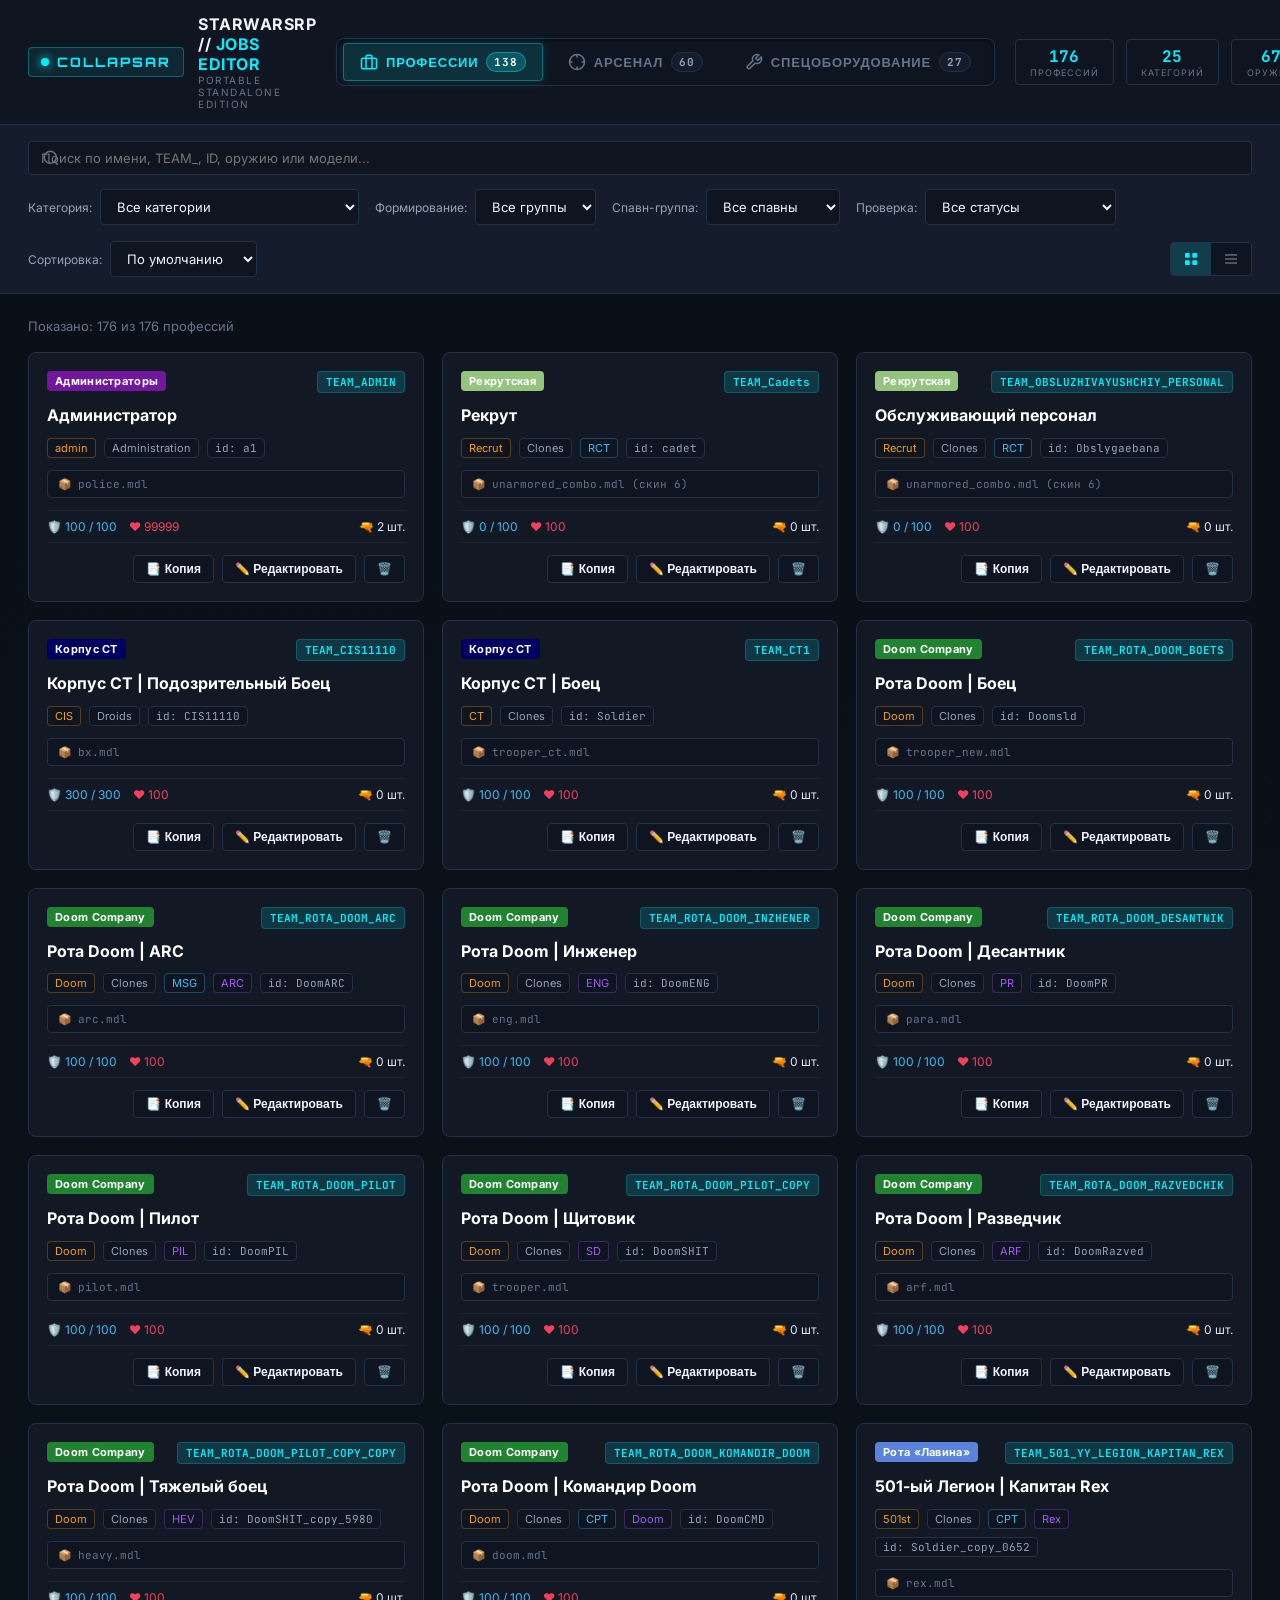
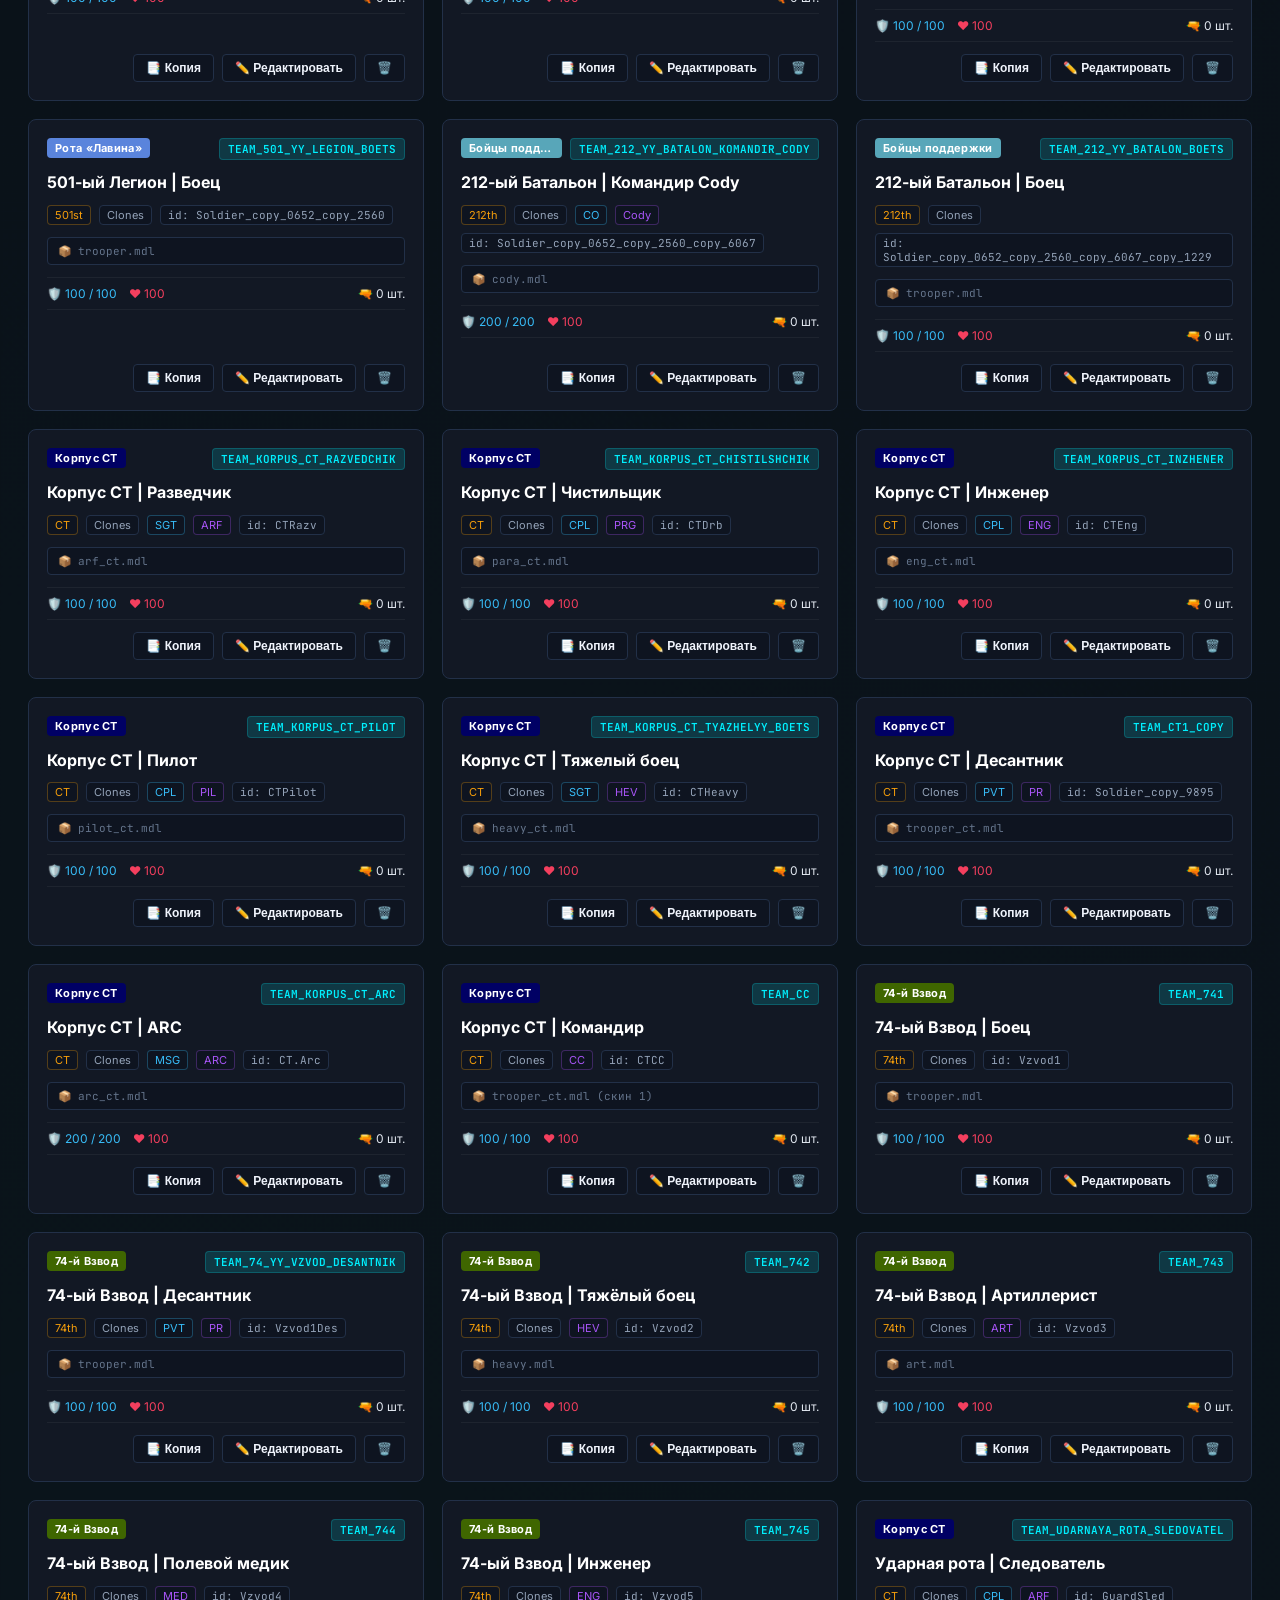
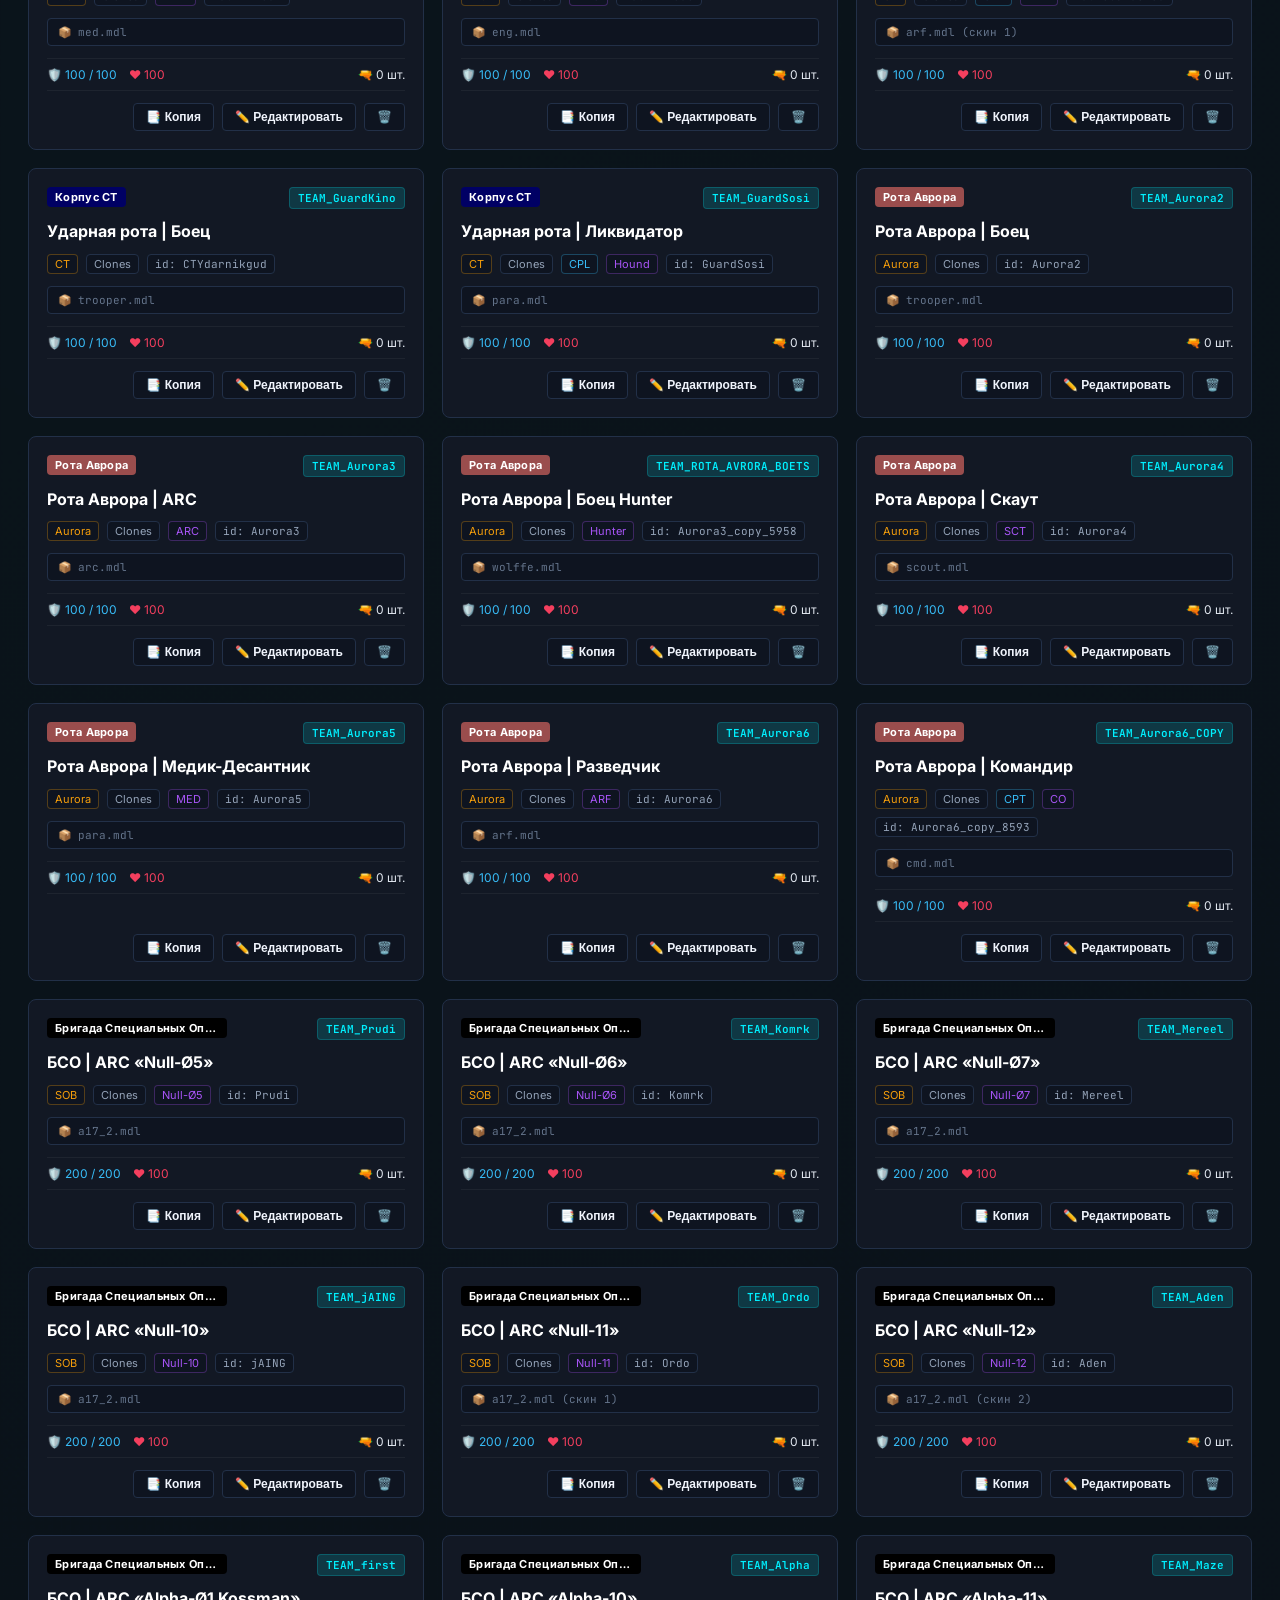
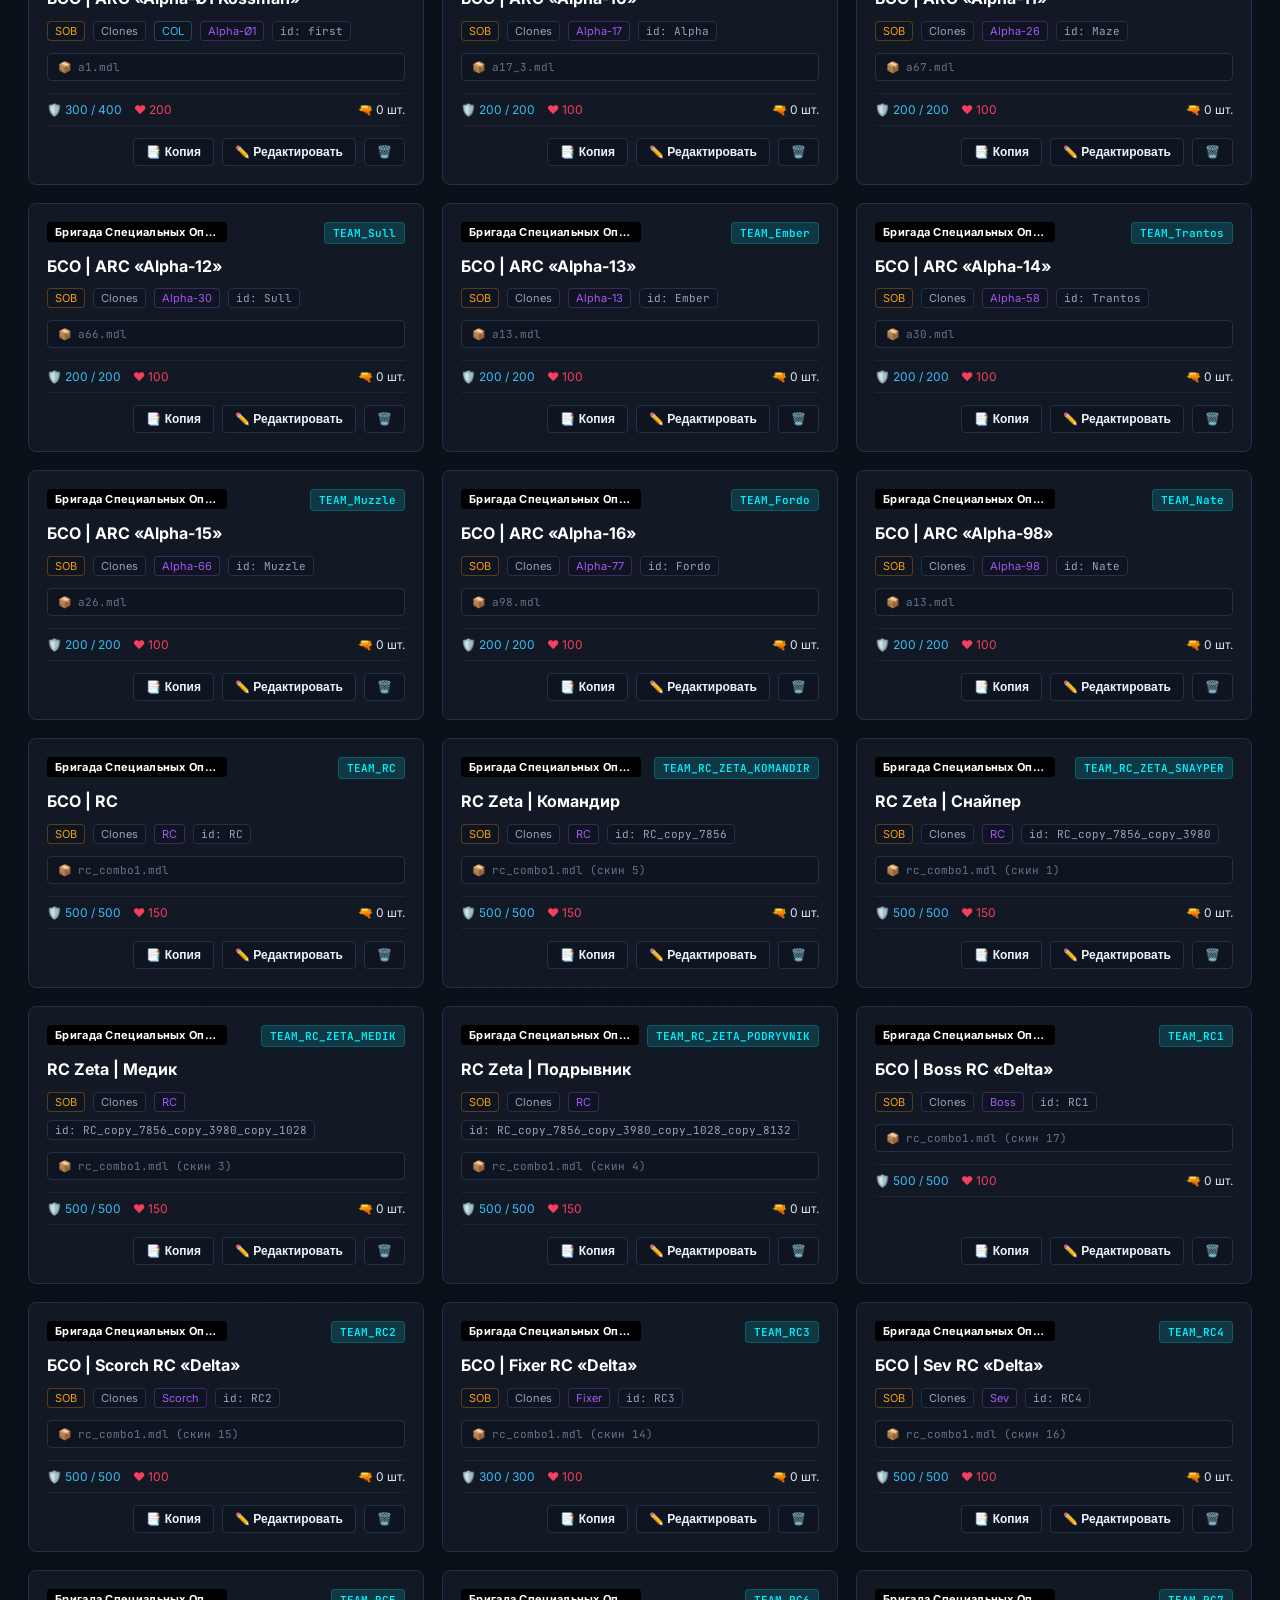
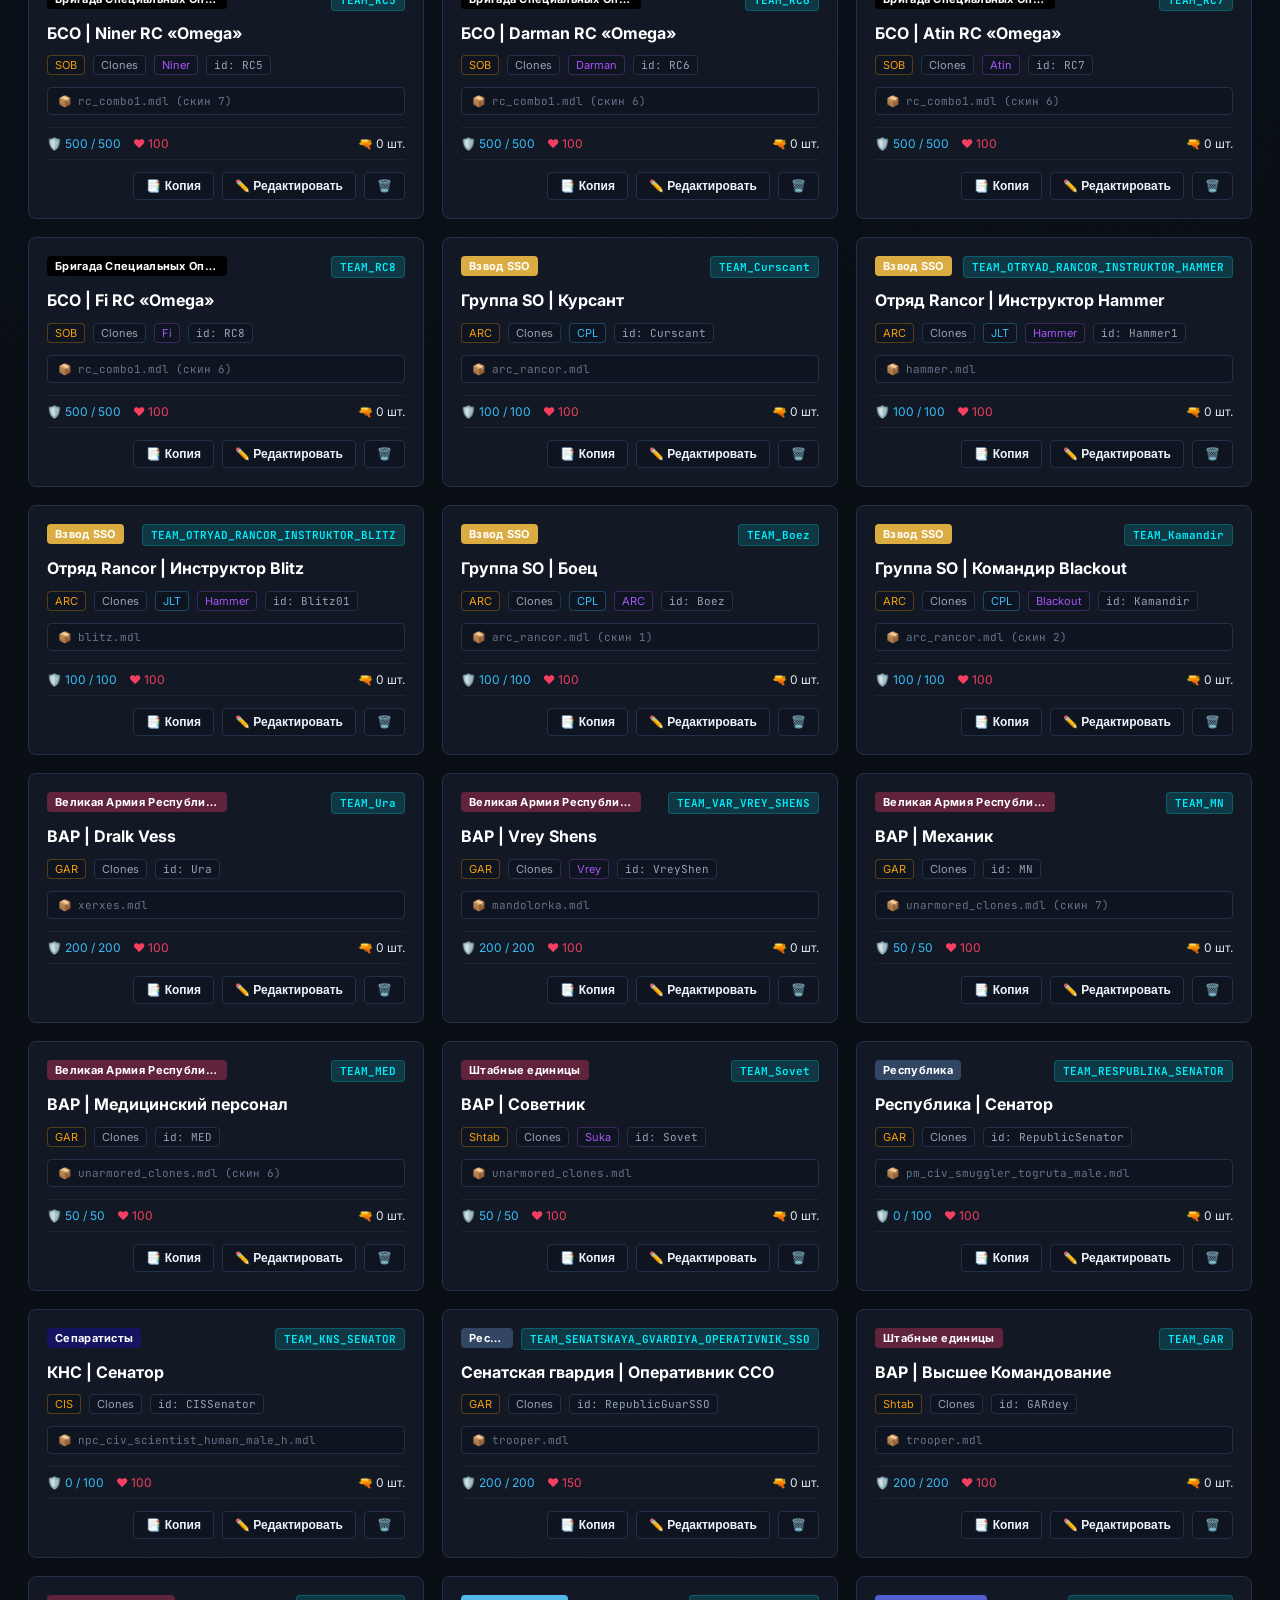
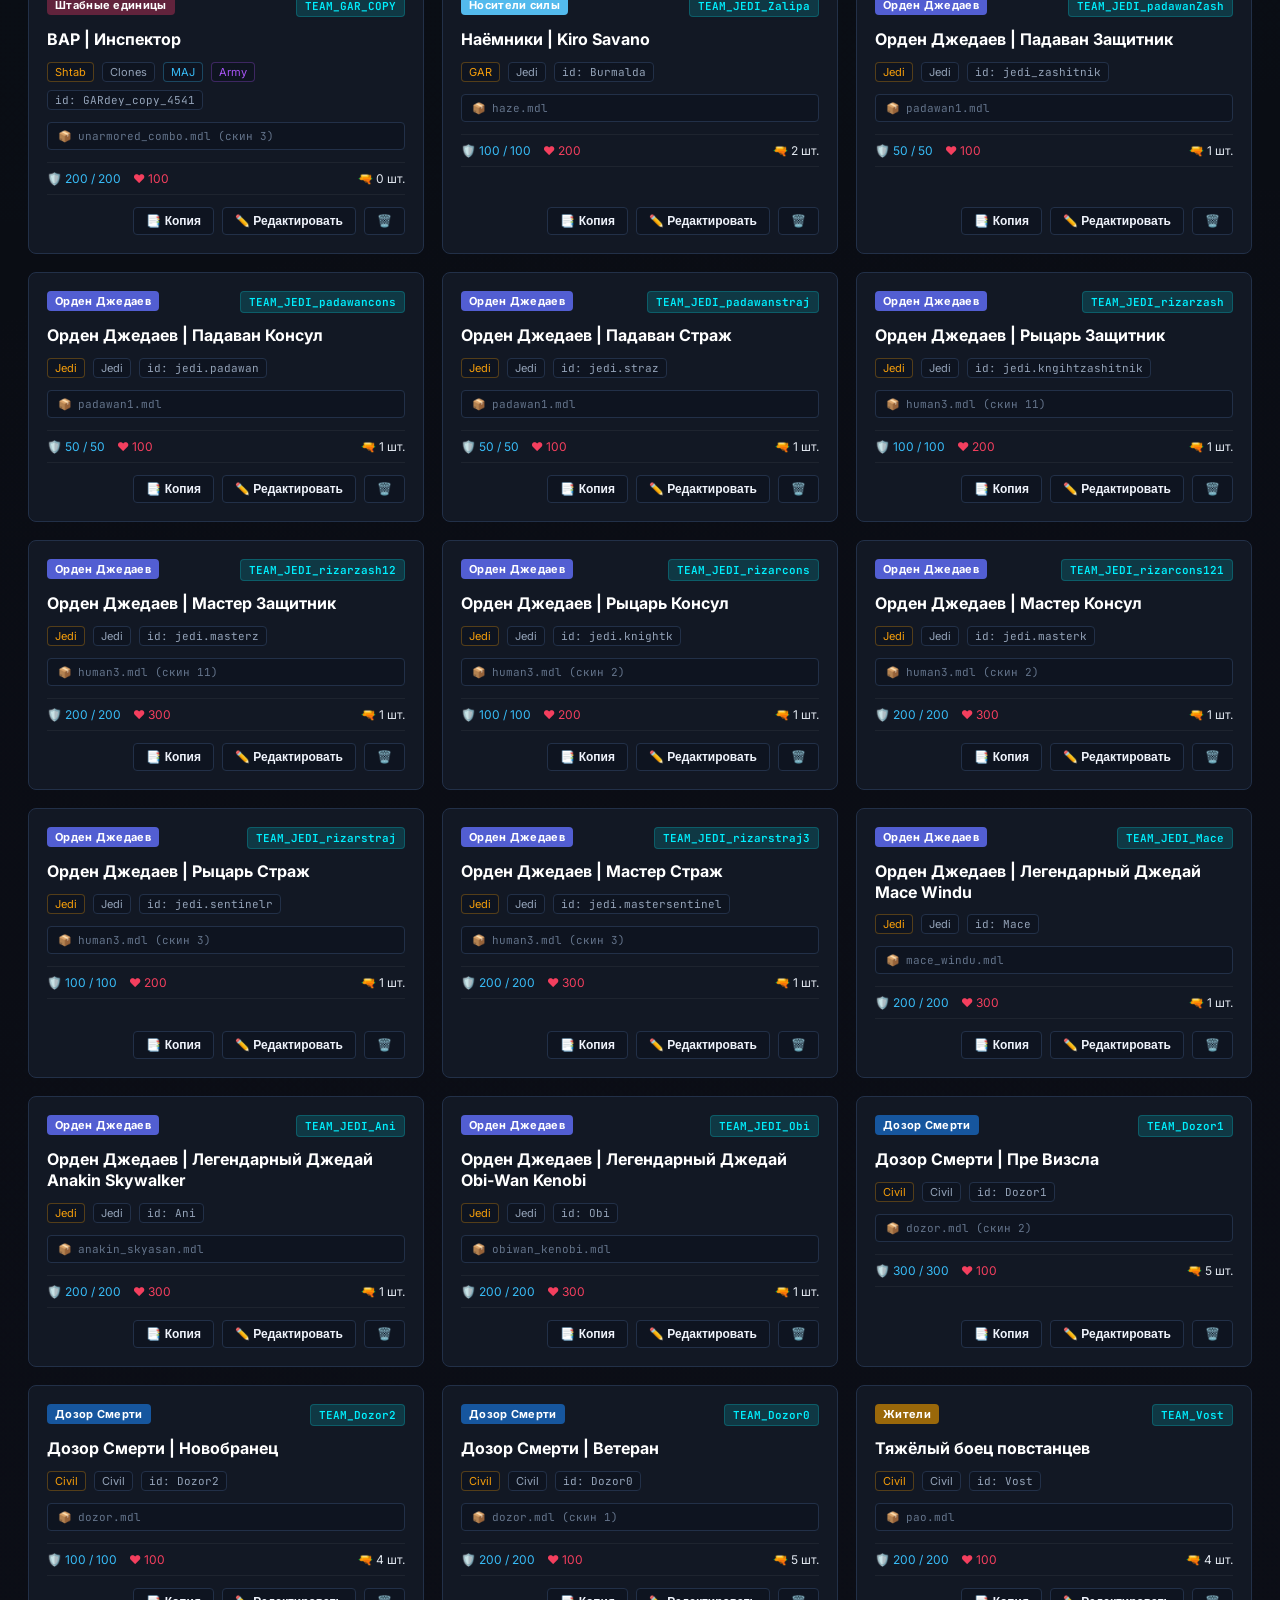
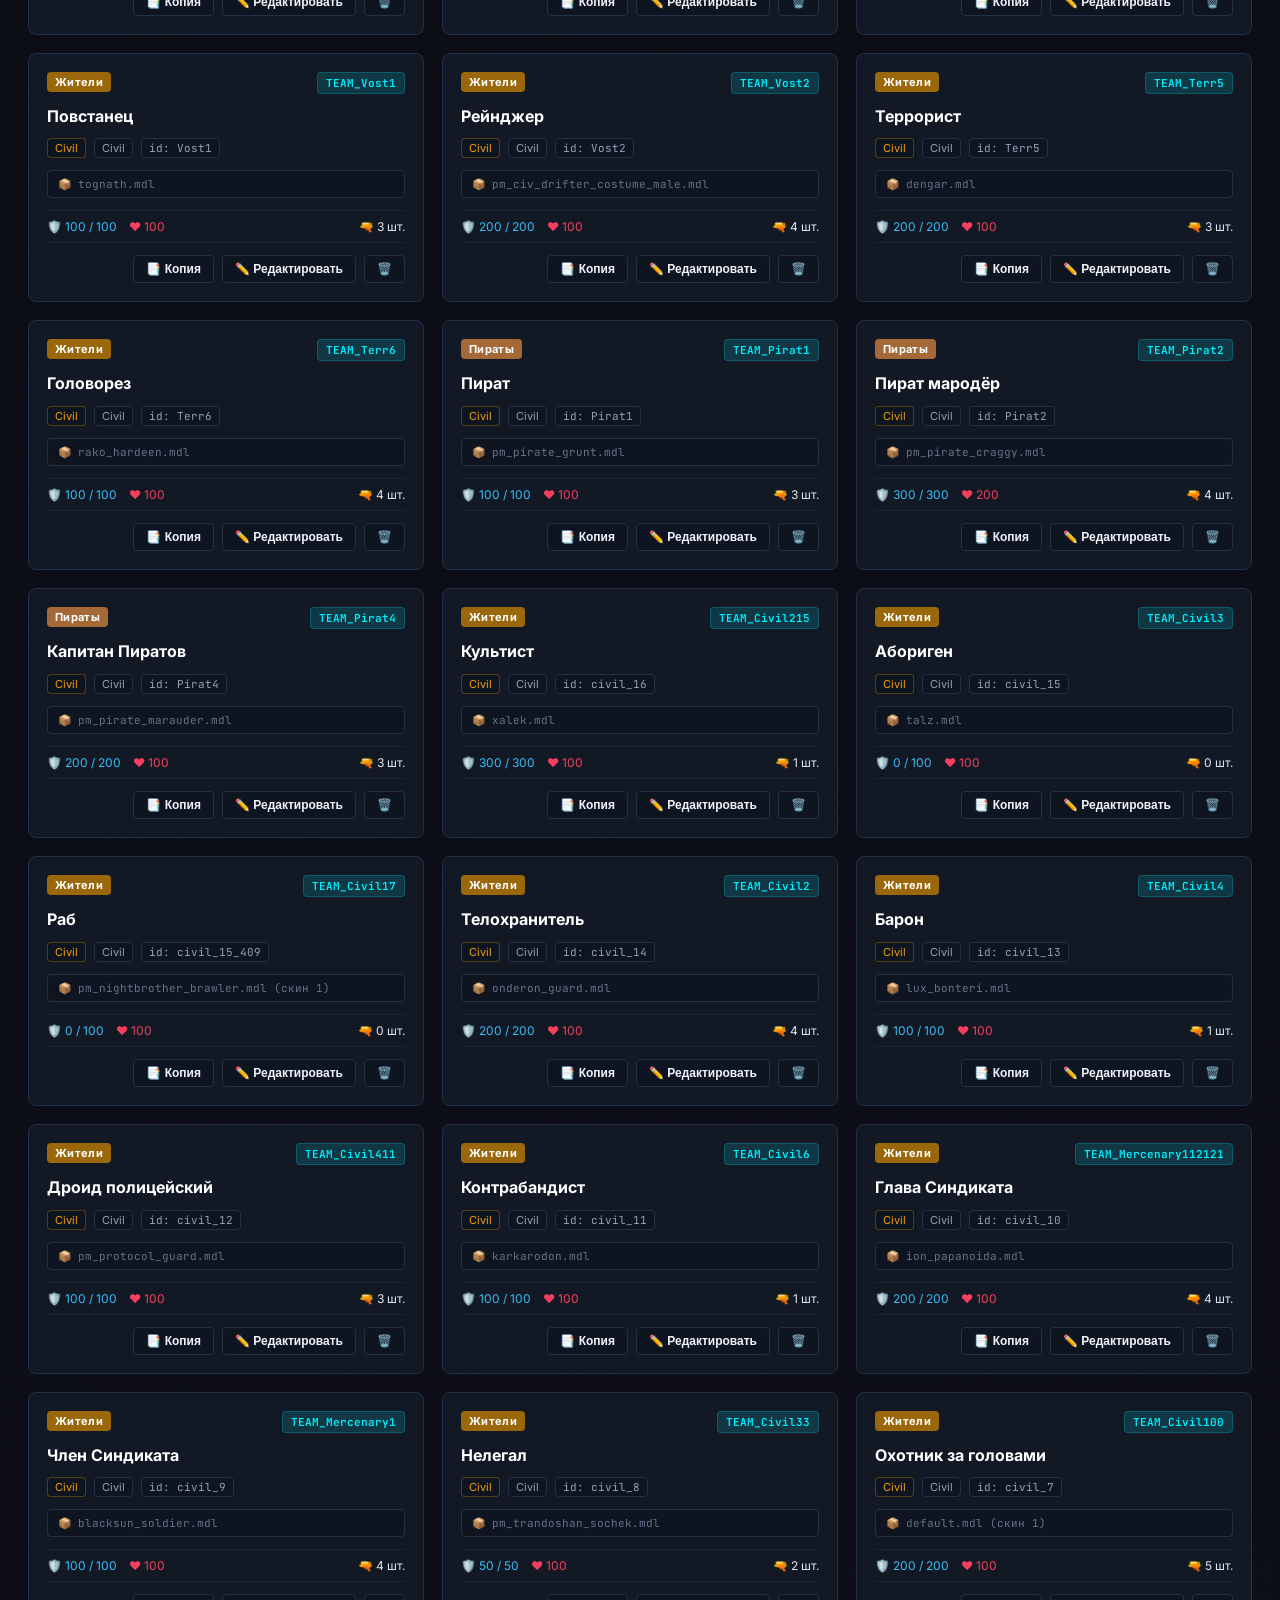
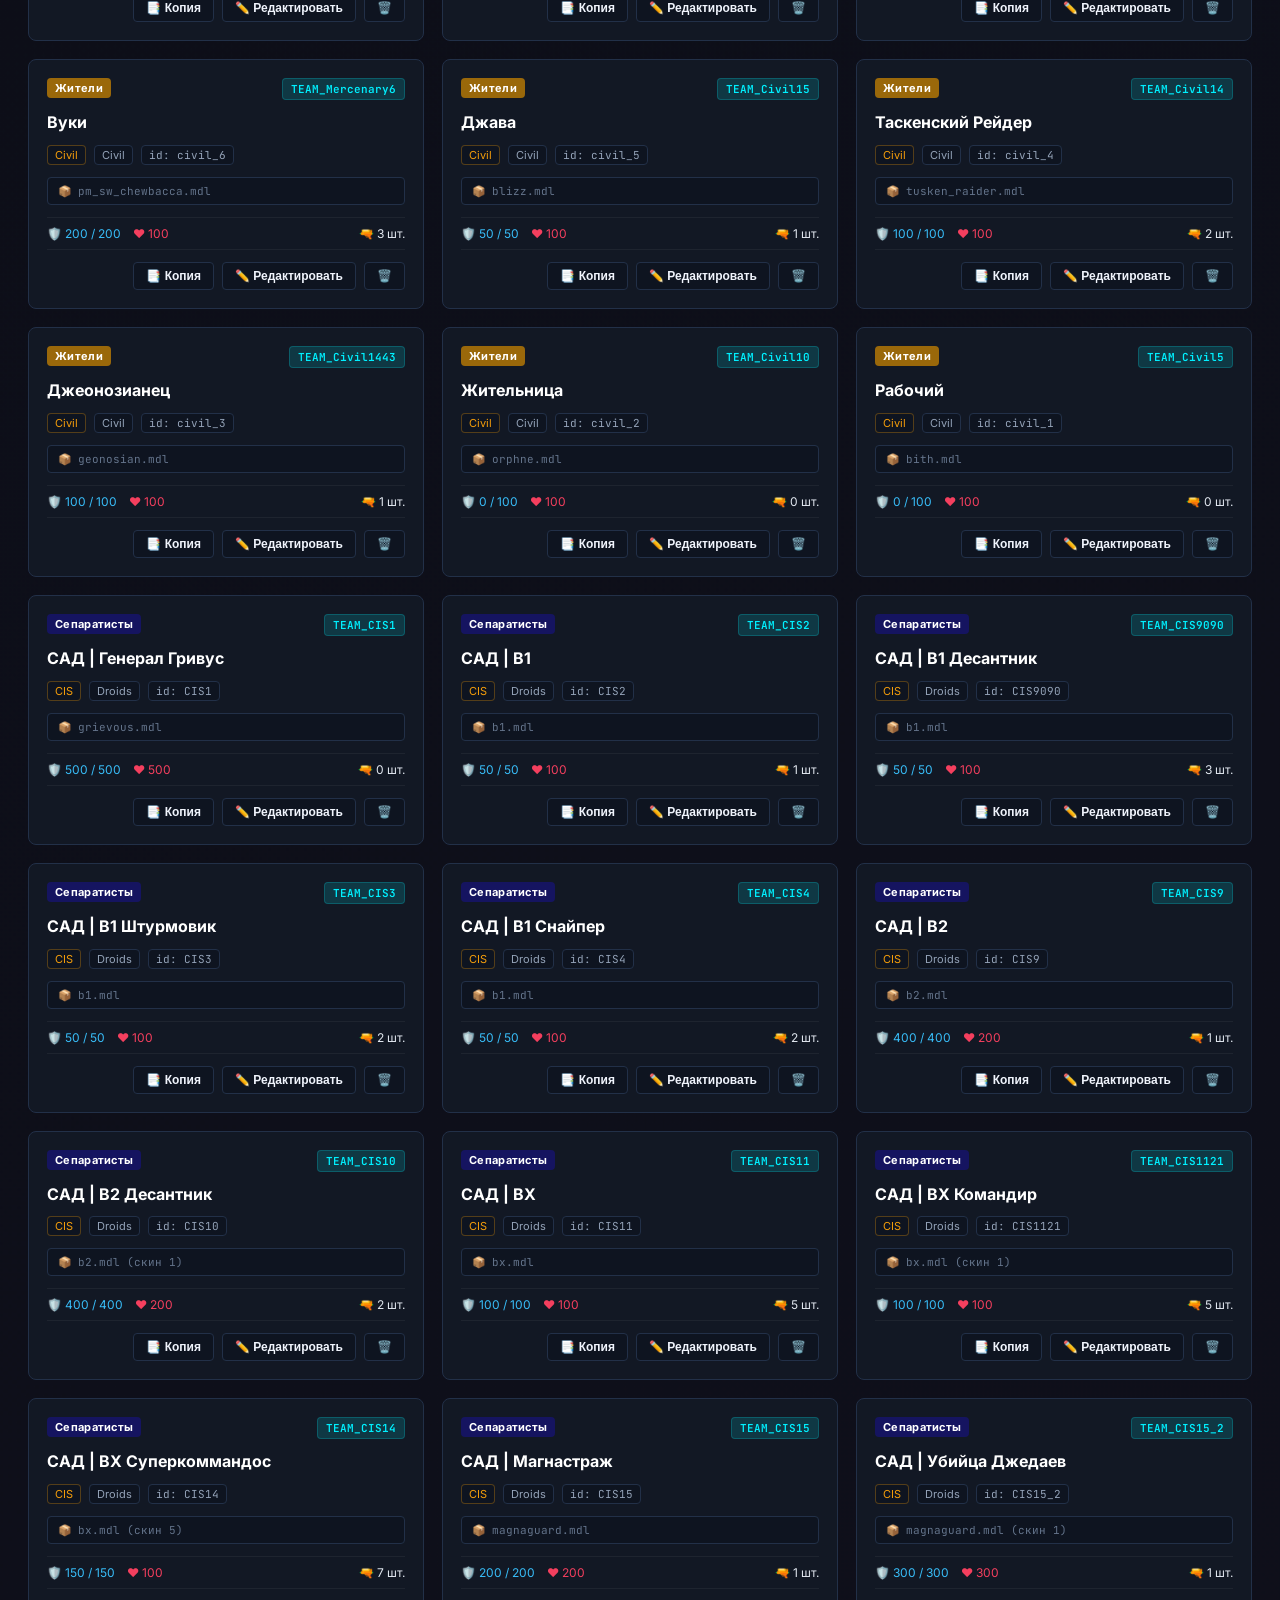
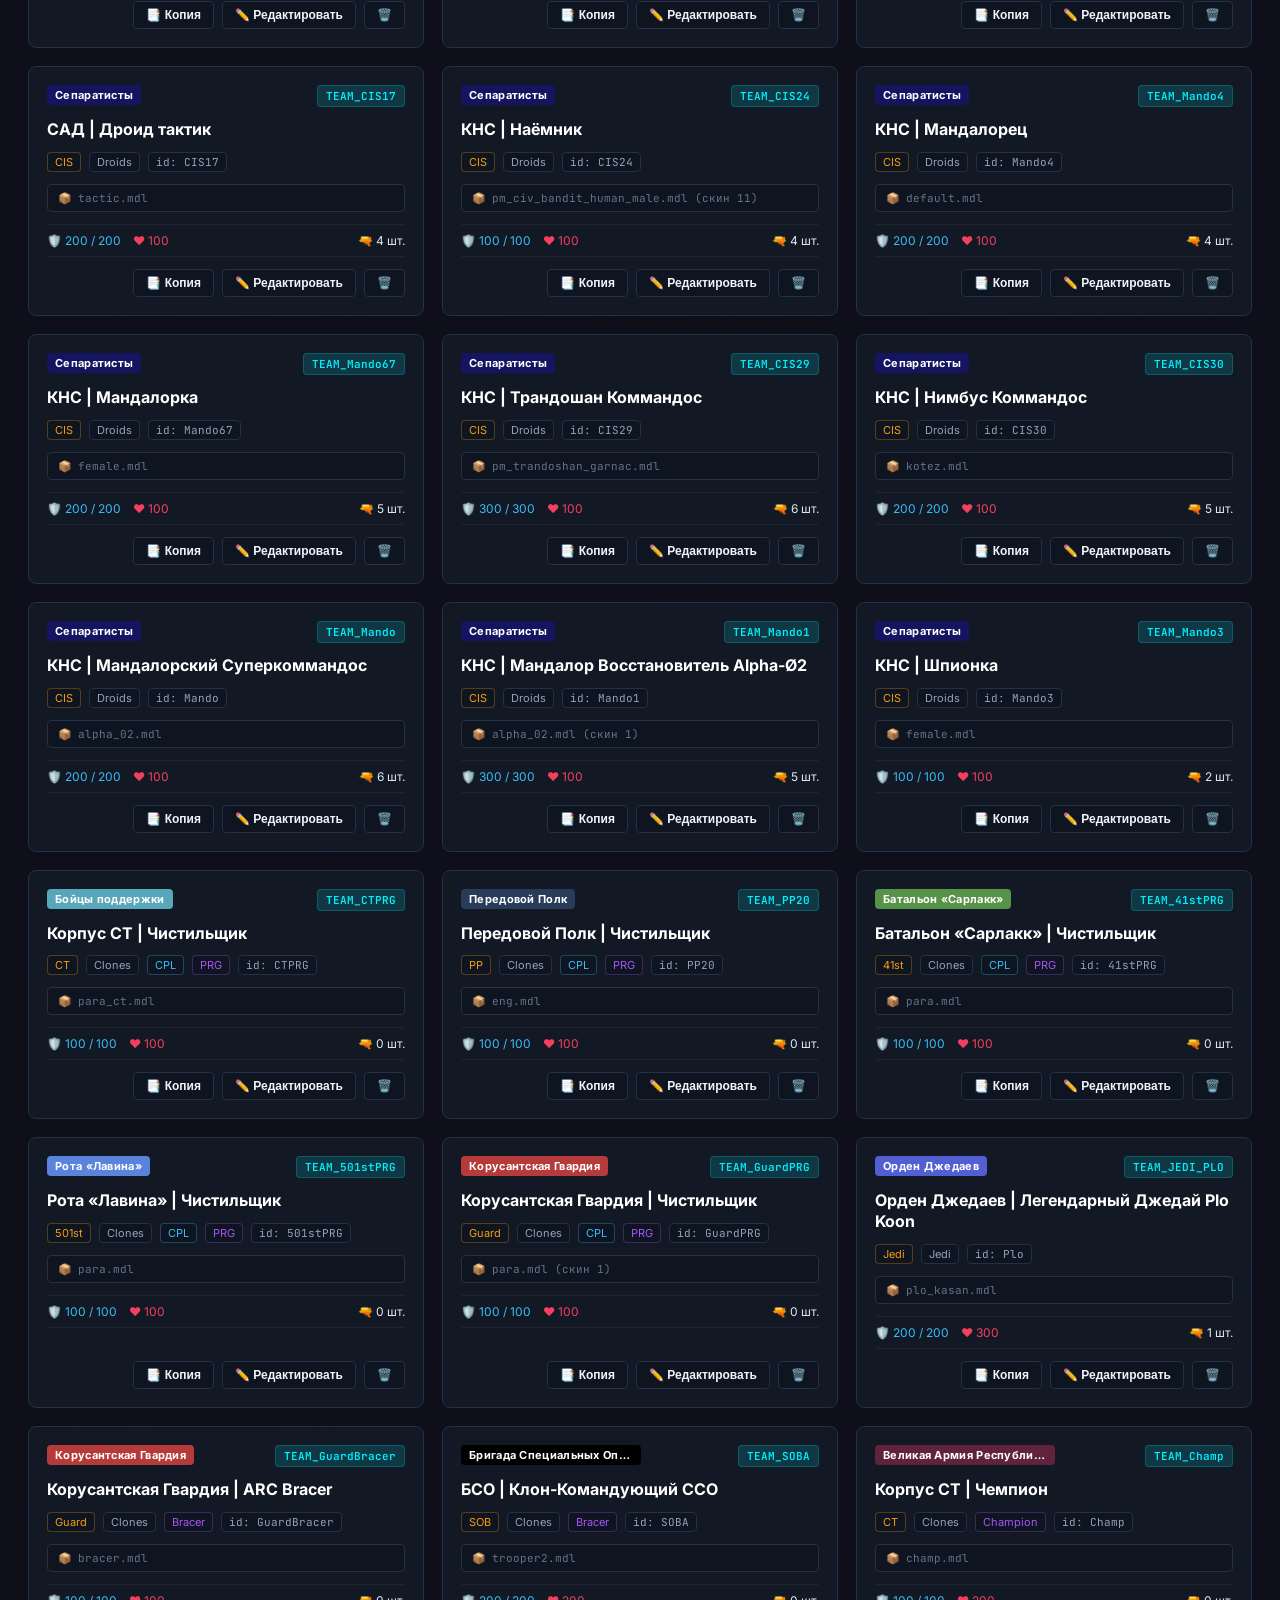
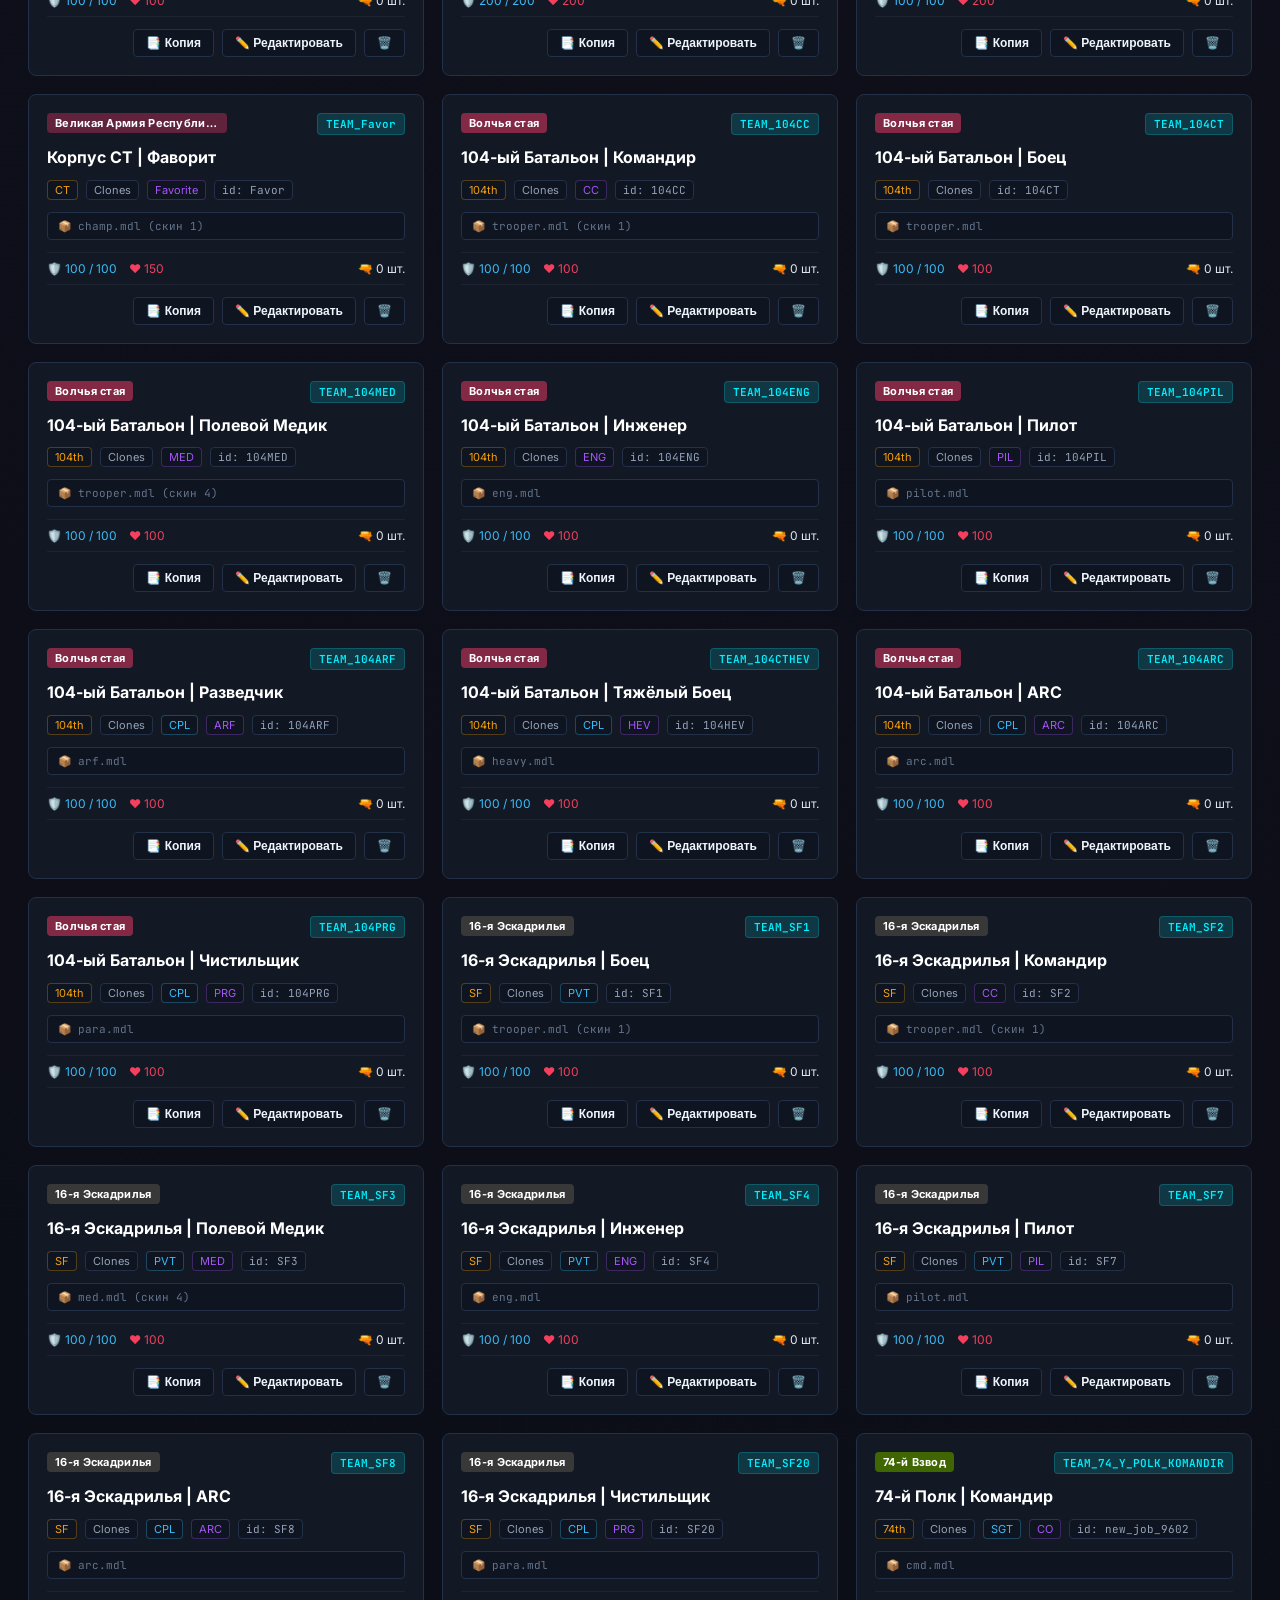
==== commit 8e3a247f: "Add weapon_defibrilator to default arsenal data" ====
--- a/editor.html
+++ b/editor.html
@@ -3533,7 +3533,7 @@
 
   <script>
 const BUNDLED_DATA = {"categories":[{"name":"Администраторы","tcolor":{"r":255,"g":255,"b":255,"a":255},"bcolor":{"r":115,"g":22,"b":158,"a":255},"description":"","icon":"","formation_id":""},{"name":"Рекрутская","tcolor":{"r":255,"g":255,"b":255,"a":255},"bcolor":{"r":148,"g":196,"b":126,"a":255},"description":"","icon":"","formation_id":""},{"name":"Штабные единицы","tcolor":{"r":255,"g":255,"b":255,"a":255},"bcolor":{"r":97,"g":35,"b":60,"a":255},"description":"","icon":"","formation_id":""},{"name":"Великая Армия Республики","tcolor":{"r":255,"g":255,"b":255,"a":255},"bcolor":{"r":97,"g":35,"b":60,"a":255},"description":"","icon":"","formation_id":""},{"name":"Носители силы","tcolor":{"r":255,"g":255,"b":255,"a":255},"bcolor":{"r":83,"g":186,"b":237,"a":255},"description":"","icon":"","formation_id":""},{"name":"Корпус CT","tcolor":{"r":255,"g":255,"b":255,"a":255},"bcolor":{"r":0,"g":0,"b":100,"a":255},"description":"","icon":"","formation_id":""},{"name":"16-я Эскадрилья","tcolor":{"r":255,"g":255,"b":255,"a":255},"bcolor":{"r":56,"g":56,"b":56,"a":255},"description":"","icon":"","formation_id":""},{"name":"Рота Аврора","tcolor":{"r":255,"g":255,"b":255,"a":255},"bcolor":{"r":154,"g":77,"b":77,"a":255},"description":"","icon":"","formation_id":""},{"name":"74-й Взвод","tcolor":{"r":255,"g":255,"b":255,"a":255},"bcolor":{"r":63,"g":102,"b":0,"a":255},"description":"","icon":"","formation_id":""},{"name":"Служба безопасности","tcolor":{"r":255,"g":255,"b":255,"a":255},"bcolor":{"r":179,"g":28,"b":28,"a":255},"description":"","icon":"","formation_id":""},{"name":"Бригада Специальных Операций","tcolor":{"r":255,"g":255,"b":255,"a":255},"bcolor":{"r":0,"g":0,"b":0,"a":255},"description":"","icon":"","formation_id":""},{"name":"Сепаратисты","tcolor":{"r":255,"g":255,"b":255,"a":255},"bcolor":{"r":21,"g":20,"b":96,"a":255},"description":"","icon":"","formation_id":""},{"name":"Жители","tcolor":{"r":255,"g":255,"b":255,"a":255},"bcolor":{"r":154,"g":104,"b":10,"a":255},"description":"","icon":"","formation_id":""},{"name":"Дозор Смерти","tcolor":{"r":255,"g":255,"b":255,"a":255},"bcolor":{"r":22,"g":86,"b":158,"a":255},"description":"","icon":"","formation_id":""},{"name":"Орден Джедаев","tcolor":{"r":255,"g":255,"b":255,"a":255},"bcolor":{"r":82,"g":94,"b":210,"a":255},"description":"","icon":"","formation_id":""},{"name":"Взвод SSO","tcolor":{"r":255,"g":255,"b":255,"a":255},"bcolor":{"r":218,"g":172,"b":66,"a":255},"description":"","icon":"","formation_id":""},{"name":"Пираты","tcolor":{"r":255,"g":255,"b":255,"a":255},"bcolor":{"r":165,"g":105,"b":55,"a":255},"description":"","icon":"","formation_id":""},{"name":"Бойцы поддержки","tcolor":{"r":255,"g":255,"b":255,"a":255},"bcolor":{"r":88,"g":166,"b":185,"a":255},"description":"","icon":"","formation_id":""},{"name":"Батальон «Сарлакк»","tcolor":{"r":255,"g":255,"b":255,"a":255},"bcolor":{"r":86,"g":146,"b":72,"a":255},"description":"","icon":"","formation_id":""},{"name":"Рота «Лавина»","tcolor":{"r":255,"g":255,"b":255,"a":255},"bcolor":{"r":90,"g":132,"b":220,"a":255},"description":"","icon":"","formation_id":""},{"name":"Корусантская Гвардия","tcolor":{"r":255,"g":255,"b":255,"a":255},"bcolor":{"r":181,"g":58,"b":58,"a":255},"description":"","icon":"","formation_id":""},{"name":"Волчья стая","tcolor":{"r":255,"g":255,"b":255,"a":255},"bcolor":{"r":131,"g":41,"b":70,"a":255},"description":"","icon":"","formation_id":""},{"name":"Республика","tcolor":{"r":255,"g":255,"b":255,"a":255},"bcolor":{"r":50,"g":70,"b":100,"a":255},"description":"","icon":"","formation_id":""},{"name":"Doom Company","tcolor":{"r":255,"g":255,"b":255,"a":255},"bcolor":{"r":32,"g":131,"b":48,"a":255},"description":"","icon":"","formation_id":""},{"name":"Передовой Полк","tcolor":{"r":255,"g":255,"b":255,"a":255},"bcolor":{"r":40,"g":60,"b":90,"a":255},"description":"","icon":"","formation_id":""}],"jobs":[{"teamVar":"TEAM_ADMIN","name":"Администратор","has_backpack":false,"has_jetpack":false,"has_nvg":false,"has_thermal":false,"color":{"r":90,"g":0,"b":157,"a":255},"worldModel":"models/player/police.mdl","skin":0,"weapons":["weapon_physgun","gmod_tool"],"jobID":"a1","groupId":"admin","cat":"Администраторы","spawnGroup":"Administration","rank":"","spec":"","bodygroups":{},"locked_bodygroups":[],"allowed_bodygroups":[],"banned_bodygroups":[],"hidden_bodygroups":[],"health":99999,"maxHealth":99999,"armor":100,"maxArmor":100,"playerSpawn":"ply:SetMaxArmor(100)\n\t\tply:SetArmor(100)\n\t\tply:SetHealth(99999)\n\t\tply:SetMaxHealth(99999)","isStandardPlayerSpawn":true},{"teamVar":"TEAM_Cadets","name":"Рекрут","has_backpack":false,"has_jetpack":false,"has_nvg":false,"has_thermal":false,"color":{"r":0,"g":0,"b":0,"a":255},"worldModel":"models/unarmored/unarmored_combo.mdl","skin":6,"weapons":[],"jobID":"cadet","groupId":"Recrut","cat":"Рекрутская","spawnGroup":"Clones","rank":"RCT","spec":"","bodygroups":{"0":0,"1":1,"2":0,"3":3,"4":0,"5":0,"6":0,"7":0},"locked_bodygroups":[],"allowed_bodygroups":[],"banned_bodygroups":[],"hidden_bodygroups":[],"health":100,"maxHealth":100,"armor":0,"maxArmor":0,"playerSpawn":"ply:SetMaxArmor(0)\n\t\tply:SetArmor(0)","isStandardPlayerSpawn":true},{"teamVar":"TEAM_OBSLUZHIVAYUSHCHIY_PERSONAL","name":"Обслуживающий персонал","has_backpack":false,"has_jetpack":false,"has_nvg":false,"has_thermal":false,"color":{"r":0,"g":0,"b":0,"a":255},"worldModel":"models/unarmored/unarmored_combo.mdl","skin":6,"weapons":[],"jobID":"Obslygaebana","groupId":"Recrut","cat":"Рекрутская","spawnGroup":"Clones","rank":"RCT","spec":"","bodygroups":{"0":0,"1":1,"2":0,"3":1,"4":0,"5":0,"6":0,"7":0},"locked_bodygroups":[],"allowed_bodygroups":[],"banned_bodygroups":[],"hidden_bodygroups":[],"health":100,"maxHealth":100,"armor":0,"maxArmor":0,"playerSpawn":"ply:SetMaxArmor(0)\n\t\tply:SetArmor(0)","isStandardPlayerSpawn":true},{"teamVar":"TEAM_CIS11110","name":"Корпус CT | Подозрительный Боец","has_backpack":false,"has_jetpack":false,"has_nvg":false,"has_thermal":false,"color":{"r":0,"g":0,"b":0,"a":255},"worldModel":"models/shpion/bx.mdl","skin":0,"weapons":[],"jobID":"CIS11110","groupId":"CIS","cat":"Корпус CT","spawnGroup":"Droids","rank":"","spec":"","bodygroups":{},"locked_bodygroups":[],"allowed_bodygroups":[],"banned_bodygroups":[],"hidden_bodygroups":[],"health":100,"maxHealth":100,"armor":300,"maxArmor":300,"playerSpawn":"ply:SetMaxArmor(300)\n\t\tply:SetArmor(300)","isStandardPlayerSpawn":true},{"teamVar":"TEAM_CT1","name":"Корпус CT | Боец","has_backpack":false,"has_jetpack":false,"has_nvg":false,"has_thermal":false,"color":{"r":0,"g":100,"b":0,"a":255},"worldModel":"models/trooper/trooper_ct.mdl","skin":0,"weapons":[],"jobID":"Soldier","groupId":"CT","cat":"Корпус CT","spawnGroup":"Clones","rank":"","spec":"","bodygroups":{},"locked_bodygroups":[],"allowed_bodygroups":[],"banned_bodygroups":[],"hidden_bodygroups":[],"health":100,"maxHealth":100,"armor":100,"maxArmor":100,"playerSpawn":"ply:SetMaxArmor(100)\n\t\tply:SetArmor(100)","isStandardPlayerSpawn":true},{"teamVar":"TEAM_ROTA_DOOM_BOETS","name":"Рота Doom | Боец","has_backpack":false,"has_jetpack":false,"has_nvg":false,"has_thermal":false,"color":{"r":24,"g":89,"b":24,"a":255},"worldModel":"models/doom/trooper_new.mdl","skin":0,"weapons":[],"jobID":"Doomsld","groupId":"Doom","cat":"Doom Company","spawnGroup":"Clones","rank":"","spec":"","bodygroups":{"0":0,"1":0,"2":0,"3":0},"locked_bodygroups":[],"allowed_bodygroups":[],"banned_bodygroups":[],"hidden_bodygroups":[],"health":100,"maxHealth":100,"armor":100,"maxArmor":100,"playerSpawn":"ply:SetMaxArmor(100)\n\t\tply:SetArmor(100)","isStandardPlayerSpawn":true},{"teamVar":"TEAM_ROTA_DOOM_ARC","name":"Рота Doom | ARC","has_backpack":false,"has_jetpack":false,"has_nvg":false,"has_thermal":false,"color":{"r":24,"g":89,"b":24,"a":255},"worldModel":"models/doom/arc.mdl","skin":0,"weapons":[],"jobID":"DoomARC","groupId":"Doom","cat":"Doom Company","spawnGroup":"Clones","rank":"MSG","spec":"ARC","bodygroups":{},"locked_bodygroups":[],"allowed_bodygroups":[],"banned_bodygroups":[],"hidden_bodygroups":[],"health":100,"maxHealth":100,"armor":100,"maxArmor":100,"playerSpawn":"ply:SetMaxArmor(100)\n\t\tply:SetArmor(100)","isStandardPlayerSpawn":true},{"teamVar":"TEAM_ROTA_DOOM_INZHENER","name":"Рота Doom | Инженер","has_backpack":false,"has_jetpack":false,"has_nvg":false,"has_thermal":false,"color":{"r":24,"g":89,"b":24,"a":255},"worldModel":"models/doom/eng.mdl","skin":0,"weapons":[],"jobID":"DoomENG","groupId":"Doom","cat":"Doom Company","spawnGroup":"Clones","rank":"","spec":"ENG","bodygroups":{},"locked_bodygroups":[],"allowed_bodygroups":[],"banned_bodygroups":[],"hidden_bodygroups":[],"health":100,"maxHealth":100,"armor":100,"maxArmor":100,"playerSpawn":"ply:SetMaxArmor(100)\n\t\tply:SetArmor(100)","isStandardPlayerSpawn":true},{"teamVar":"TEAM_ROTA_DOOM_DESANTNIK","name":"Рота Doom | Десантник","has_backpack":false,"has_jetpack":false,"has_nvg":false,"has_thermal":false,"color":{"r":24,"g":89,"b":24,"a":255},"worldModel":"models/doom/para.mdl","skin":0,"weapons":[],"jobID":"DoomPR","groupId":"Doom","cat":"Doom Company","spawnGroup":"Clones","rank":"","spec":"PR","bodygroups":{},"locked_bodygroups":[],"allowed_bodygroups":[],"banned_bodygroups":[],"hidden_bodygroups":[],"health":100,"maxHealth":100,"armor":100,"maxArmor":100,"playerSpawn":"ply:SetMaxArmor(100)\n\t\tply:SetArmor(100)","isStandardPlayerSpawn":true},{"teamVar":"TEAM_ROTA_DOOM_PILOT","name":"Рота Doom | Пилот","has_backpack":false,"has_jetpack":false,"has_nvg":false,"has_thermal":false,"color":{"r":24,"g":89,"b":24,"a":255},"worldModel":"models/doom/pilot.mdl","skin":0,"weapons":[],"jobID":"DoomPIL","groupId":"Doom","cat":"Doom Company","spawnGroup":"Clones","rank":"","spec":"PIL","bodygroups":{},"locked_bodygroups":[],"allowed_bodygroups":[],"banned_bodygroups":[],"hidden_bodygroups":[],"health":100,"maxHealth":100,"armor":100,"maxArmor":100,"playerSpawn":"ply:SetMaxArmor(100)\n\t\tply:SetArmor(100)","isStandardPlayerSpawn":true},{"teamVar":"TEAM_ROTA_DOOM_PILOT_COPY","name":"Рота Doom | Щитовик","has_backpack":false,"has_jetpack":false,"has_nvg":false,"has_thermal":false,"color":{"r":24,"g":89,"b":24,"a":255},"worldModel":"models/doom/trooper.mdl","skin":0,"weapons":[],"jobID":"DoomSHIT","groupId":"Doom","cat":"Doom Company","spawnGroup":"Clones","rank":"","spec":"SD","bodygroups":{},"locked_bodygroups":[],"allowed_bodygroups":[],"banned_bodygroups":[],"hidden_bodygroups":[],"health":100,"maxHealth":100,"armor":100,"maxArmor":100,"playerSpawn":"ply:SetMaxArmor(100)\n\t\tply:SetArmor(100)","isStandardPlayerSpawn":true},{"teamVar":"TEAM_ROTA_DOOM_RAZVEDCHIK","name":"Рота Doom | Разведчик","has_backpack":false,"has_jetpack":false,"has_nvg":false,"has_thermal":false,"color":{"r":24,"g":89,"b":24,"a":255},"worldModel":"models/doom/arf.mdl","skin":0,"weapons":[],"jobID":"DoomRazved","groupId":"Doom","cat":"Doom Company","spawnGroup":"Clones","rank":"","spec":"ARF","bodygroups":{},"locked_bodygroups":[],"allowed_bodygroups":[],"banned_bodygroups":[],"hidden_bodygroups":[],"health":100,"maxHealth":100,"armor":100,"maxArmor":100,"playerSpawn":"ply:SetMaxArmor(100)\n\t\tply:SetArmor(100)","isStandardPlayerSpawn":true},{"teamVar":"TEAM_ROTA_DOOM_PILOT_COPY_COPY","name":"Рота Doom | Тяжелый боец","has_backpack":false,"has_jetpack":false,"has_nvg":false,"has_thermal":false,"color":{"r":24,"g":89,"b":24,"a":255},"worldModel":"models/doom/heavy.mdl","skin":0,"weapons":[],"jobID":"DoomSHIT_copy_5980","groupId":"Doom","cat":"Doom Company","spawnGroup":"Clones","rank":"","spec":"HEV","bodygroups":{},"locked_bodygroups":[],"allowed_bodygroups":[],"banned_bodygroups":[],"hidden_bodygroups":[],"health":100,"maxHealth":100,"armor":100,"maxArmor":100,"playerSpawn":"ply:SetMaxArmor(100)\n\t\tply:SetArmor(100)","isStandardPlayerSpawn":true},{"teamVar":"TEAM_ROTA_DOOM_KOMANDIR_DOOM","name":"Рота Doom | Командир Doom","has_backpack":false,"has_jetpack":false,"has_nvg":false,"has_thermal":false,"color":{"r":24,"g":89,"b":24,"a":255},"worldModel":"models/doom/doom.mdl","skin":0,"weapons":[],"jobID":"DoomCMD","groupId":"Doom","cat":"Doom Company","spawnGroup":"Clones","rank":"CPT","spec":"Doom","bodygroups":{},"locked_bodygroups":[],"allowed_bodygroups":[],"banned_bodygroups":[],"hidden_bodygroups":[],"health":100,"maxHealth":100,"armor":100,"maxArmor":100,"playerSpawn":"ply:SetMaxArmor(100)\n\t\tply:SetArmor(100)","isStandardPlayerSpawn":true},{"teamVar":"TEAM_501_YY_LEGION_KAPITAN_REX","name":"501-ый Легион | Капитан Rex","has_backpack":false,"has_jetpack":false,"has_nvg":false,"has_thermal":false,"color":{"r":0,"g":100,"b":0,"a":255},"worldModel":"models/501/rex.mdl","skin":0,"weapons":[],"jobID":"Soldier_copy_0652","groupId":"501st","cat":"Рота «Лавина»","spawnGroup":"Clones","rank":"CPT","spec":"Rex","bodygroups":{"0":0,"1":0,"2":0,"3":0,"4":4,"5":3,"6":0,"7":0,"8":0,"9":1,"10":1,"11":0,"12":0},"locked_bodygroups":[],"allowed_bodygroups":[],"banned_bodygroups":[],"hidden_bodygroups":[],"health":100,"maxHealth":100,"armor":100,"maxArmor":100,"playerSpawn":"ply:SetMaxArmor(100)\n\t\tply:SetArmor(100)","isStandardPlayerSpawn":true},{"teamVar":"TEAM_501_YY_LEGION_BOETS","name":"501-ый Легион | Боец","has_backpack":false,"has_jetpack":false,"has_nvg":false,"has_thermal":false,"color":{"r":0,"g":100,"b":0,"a":255},"worldModel":"models/501/trooper.mdl","skin":0,"weapons":[],"jobID":"Soldier_copy_0652_copy_2560","groupId":"501st","cat":"Рота «Лавина»","spawnGroup":"Clones","rank":"","spec":"","bodygroups":{},"locked_bodygroups":[],"allowed_bodygroups":[],"banned_bodygroups":[],"hidden_bodygroups":[],"health":100,"maxHealth":100,"armor":100,"maxArmor":100,"playerSpawn":"ply:SetMaxArmor(100)\n\t\tply:SetArmor(100)","isStandardPlayerSpawn":true},{"teamVar":"TEAM_212_YY_BATALON_KOMANDIR_CODY","name":"212-ый Батальон | Командир Cody","has_backpack":false,"has_jetpack":false,"has_nvg":false,"has_thermal":false,"color":{"r":0,"g":100,"b":0,"a":255},"worldModel":"models/212/cody.mdl","skin":0,"weapons":[],"jobID":"Soldier_copy_0652_copy_2560_copy_6067","groupId":"212th","cat":"Бойцы поддержки","spawnGroup":"Clones","rank":"CO","spec":"Cody","bodygroups":{"0":0,"1":0,"2":0,"3":0,"4":5,"5":1,"6":0,"7":0,"8":0,"9":1,"10":0,"11":0,"12":2},"locked_bodygroups":[],"allowed_bodygroups":[],"banned_bodygroups":[],"hidden_bodygroups":[],"health":100,"maxHealth":100,"armor":200,"maxArmor":200,"playerSpawn":"ply:SetMaxArmor(200)\n\t\tply:SetArmor(200)","isStandardPlayerSpawn":true},{"teamVar":"TEAM_212_YY_BATALON_BOETS","name":"212-ый Батальон | Боец","has_backpack":false,"has_jetpack":false,"has_nvg":false,"has_thermal":false,"color":{"r":0,"g":100,"b":0,"a":255},"worldModel":"models/212/trooper.mdl","skin":0,"weapons":[],"jobID":"Soldier_copy_0652_copy_2560_copy_6067_copy_1229","groupId":"212th","cat":"Бойцы поддержки","spawnGroup":"Clones","rank":"","spec":"","bodygroups":{},"locked_bodygroups":[],"allowed_bodygroups":[],"banned_bodygroups":[],"hidden_bodygroups":[],"health":100,"maxHealth":100,"armor":100,"maxArmor":100,"playerSpawn":"ply:SetMaxArmor(100)\n\t\tply:SetArmor(100)","isStandardPlayerSpawn":true},{"teamVar":"TEAM_KORPUS_CT_RAZVEDCHIK","name":"Корпус CT | Разведчик","has_backpack":false,"has_jetpack":false,"has_nvg":false,"has_thermal":false,"color":{"r":0,"g":100,"b":0,"a":255},"worldModel":"models/trooper/arf_ct.mdl","skin":0,"weapons":[],"jobID":"CTRazv","groupId":"CT","cat":"Корпус CT","spawnGroup":"Clones","rank":"SGT","spec":"ARF","bodygroups":{},"locked_bodygroups":[],"allowed_bodygroups":[],"banned_bodygroups":[],"hidden_bodygroups":[],"health":100,"maxHealth":100,"armor":100,"maxArmor":100,"playerSpawn":"ply:SetMaxArmor(100)\n\t\tply:SetArmor(100)","isStandardPlayerSpawn":true},{"teamVar":"TEAM_KORPUS_CT_CHISTILSHCHIK","name":"Корпус CT | Чистильщик","has_backpack":false,"has_jetpack":false,"has_nvg":false,"has_thermal":false,"color":{"r":0,"g":100,"b":0,"a":255},"worldModel":"models/trooper/para_ct.mdl","skin":0,"weapons":[],"jobID":"CTDrb","groupId":"CT","cat":"Корпус CT","spawnGroup":"Clones","rank":"CPL","spec":"PRG","bodygroups":{},"locked_bodygroups":[],"allowed_bodygroups":[],"banned_bodygroups":[],"hidden_bodygroups":[],"health":100,"maxHealth":100,"armor":100,"maxArmor":100,"playerSpawn":"ply:SetMaxArmor(100)\n\t\tply:SetArmor(100)","isStandardPlayerSpawn":true},{"teamVar":"TEAM_KORPUS_CT_INZHENER","name":"Корпус CT | Инженер","has_backpack":false,"has_jetpack":false,"has_nvg":false,"has_thermal":false,"color":{"r":0,"g":100,"b":0,"a":255},"worldModel":"models/trooper/eng_ct.mdl","skin":0,"weapons":[],"jobID":"CTEng","groupId":"CT","cat":"Корпус CT","spawnGroup":"Clones","rank":"CPL","spec":"ENG","bodygroups":{},"locked_bodygroups":[],"allowed_bodygroups":[],"banned_bodygroups":[],"hidden_bodygroups":[],"health":100,"maxHealth":100,"armor":100,"maxArmor":100,"playerSpawn":"ply:SetMaxArmor(100)\n\t\tply:SetArmor(100)","isStandardPlayerSpawn":true},{"teamVar":"TEAM_KORPUS_CT_PILOT","name":"Корпус CT | Пилот","has_backpack":false,"has_jetpack":false,"has_nvg":false,"has_thermal":false,"color":{"r":0,"g":100,"b":0,"a":255},"worldModel":"models/trooper/pilot_ct.mdl","skin":0,"weapons":[],"jobID":"CTPilot","groupId":"CT","cat":"Корпус CT","spawnGroup":"Clones","rank":"CPL","spec":"PIL","bodygroups":{},"locked_bodygroups":[],"allowed_bodygroups":[],"banned_bodygroups":[],"hidden_bodygroups":[],"health":100,"maxHealth":100,"armor":100,"maxArmor":100,"playerSpawn":"ply:SetMaxArmor(100)\n\t\tply:SetArmor(100)","isStandardPlayerSpawn":true},{"teamVar":"TEAM_KORPUS_CT_TYAZHELYY_BOETS","name":"Корпус CT | Тяжелый боец","has_backpack":false,"has_jetpack":false,"has_nvg":false,"has_thermal":false,"color":{"r":0,"g":100,"b":0,"a":255},"worldModel":"models/trooper/heavy_ct.mdl","skin":0,"weapons":[],"jobID":"CTHeavy","groupId":"CT","cat":"Корпус CT","spawnGroup":"Clones","rank":"SGT","spec":"HEV","bodygroups":{},"locked_bodygroups":[],"allowed_bodygroups":[],"banned_bodygroups":[],"hidden_bodygroups":[],"health":100,"maxHealth":100,"armor":100,"maxArmor":100,"playerSpawn":"ply:SetMaxArmor(100)\n\t\tply:SetArmor(100)","isStandardPlayerSpawn":true},{"teamVar":"TEAM_CT1_COPY","name":"Корпус CT | Десантник","has_backpack":false,"has_jetpack":false,"has_nvg":false,"has_thermal":false,"color":{"r":0,"g":100,"b":0,"a":255},"worldModel":"models/trooper/trooper_ct.mdl","skin":0,"weapons":[],"jobID":"Soldier_copy_9895","groupId":"CT","cat":"Корпус CT","spawnGroup":"Clones","rank":"PVT","spec":"PR","bodygroups":{"0":0,"1":0,"2":0,"3":0,"4":0,"5":0,"6":0,"7":2},"locked_bodygroups":[],"allowed_bodygroups":[],"banned_bodygroups":[],"hidden_bodygroups":[],"health":100,"maxHealth":100,"armor":100,"maxArmor":100,"playerSpawn":"ply:SetMaxArmor(100)\n\t\tply:SetArmor(100)","isStandardPlayerSpawn":true},{"teamVar":"TEAM_KORPUS_CT_ARC","name":"Корпус CT | ARC","has_backpack":false,"has_jetpack":false,"has_nvg":false,"has_thermal":false,"color":{"r":0,"g":100,"b":0,"a":255},"worldModel":"models/trooper/arc_ct.mdl","skin":0,"weapons":[],"jobID":"CT.Arc","groupId":"CT","cat":"Корпус CT","spawnGroup":"Clones","rank":"MSG","spec":"ARC","bodygroups":{},"locked_bodygroups":[],"allowed_bodygroups":[],"banned_bodygroups":[],"hidden_bodygroups":[],"health":100,"maxHealth":100,"armor":200,"maxArmor":200,"playerSpawn":"ply:SetMaxArmor(200)\n\t\tply:SetArmor(200)","isStandardPlayerSpawn":true},{"teamVar":"TEAM_CC","name":"Корпус CT | Командир","has_backpack":false,"has_jetpack":false,"has_nvg":false,"has_thermal":false,"color":{"r":0,"g":100,"b":0,"a":255},"worldModel":"models/trooper/trooper_ct.mdl","skin":1,"weapons":[],"jobID":"CTCC","groupId":"CT","cat":"Корпус CT","spawnGroup":"Clones","rank":"","spec":"CC","bodygroups":{},"locked_bodygroups":[],"allowed_bodygroups":[],"banned_bodygroups":[],"hidden_bodygroups":[],"health":100,"maxHealth":100,"armor":100,"maxArmor":100,"playerSpawn":"ply:SetMaxArmor(100)\n\t\tply:SetArmor(100)","isStandardPlayerSpawn":true},{"teamVar":"TEAM_741","name":"74-ый Взвод | Боец","has_backpack":false,"has_jetpack":false,"has_nvg":false,"has_thermal":false,"color":{"r":0,"g":100,"b":0,"a":255},"worldModel":"models/74/trooper.mdl","skin":0,"weapons":[],"jobID":"Vzvod1","groupId":"74th","cat":"74-й Взвод","spawnGroup":"Clones","rank":"","spec":"","bodygroups":{},"locked_bodygroups":[],"allowed_bodygroups":[],"banned_bodygroups":[],"hidden_bodygroups":[],"health":100,"maxHealth":100,"armor":100,"maxArmor":100,"playerSpawn":"ply:SetMaxArmor(100)\n\t\tply:SetArmor(100)","isStandardPlayerSpawn":true},{"teamVar":"TEAM_74_YY_VZVOD_DESANTNIK","name":"74-ый Взвод | Десантник","has_backpack":false,"has_jetpack":false,"has_nvg":false,"has_thermal":false,"color":{"r":0,"g":100,"b":0,"a":255},"worldModel":"models/74/trooper.mdl","skin":0,"weapons":[],"jobID":"Vzvod1Des","groupId":"74th","cat":"74-й Взвод","spawnGroup":"Clones","rank":"PVT","spec":"PR","bodygroups":{"0":0,"1":0,"2":0,"3":0,"4":0,"5":0,"6":0,"7":1},"locked_bodygroups":[],"allowed_bodygroups":[],"banned_bodygroups":[],"hidden_bodygroups":[],"health":100,"maxHealth":100,"armor":100,"maxArmor":100,"playerSpawn":"ply:SetMaxArmor(100)\n\t\tply:SetArmor(100)","isStandardPlayerSpawn":true},{"teamVar":"TEAM_742","name":"74-ый Взвод | Тяжёлый боец","has_backpack":false,"has_jetpack":false,"has_nvg":false,"has_thermal":false,"color":{"r":0,"g":100,"b":0,"a":255},"worldModel":"models/74/heavy.mdl","skin":0,"weapons":[],"jobID":"Vzvod2","groupId":"74th","cat":"74-й Взвод","spawnGroup":"Clones","rank":"","spec":"HEV","bodygroups":{},"locked_bodygroups":[],"allowed_bodygroups":[],"banned_bodygroups":[],"hidden_bodygroups":[],"health":100,"maxHealth":100,"armor":100,"maxArmor":100,"playerSpawn":"ply:SetMaxArmor(100)\n\t\tply:SetArmor(100)","isStandardPlayerSpawn":true},{"teamVar":"TEAM_743","name":"74-ый Взвод | Артиллерист","has_backpack":false,"has_jetpack":false,"has_nvg":false,"has_thermal":false,"color":{"r":0,"g":100,"b":0,"a":255},"worldModel":"models/74/art.mdl","skin":0,"weapons":[],"jobID":"Vzvod3","groupId":"74th","cat":"74-й Взвод","spawnGroup":"Clones","rank":"","spec":"ART","bodygroups":{"0":0,"1":0,"2":0,"3":0,"4":0,"5":0,"6":0,"7":0,"8":0,"9":1},"locked_bodygroups":[],"allowed_bodygroups":[],"banned_bodygroups":[],"hidden_bodygroups":[],"health":100,"maxHealth":100,"armor":100,"maxArmor":100,"playerSpawn":"ply:SetMaxArmor(100)\n\t\tply:SetArmor(100)","isStandardPlayerSpawn":true},{"teamVar":"TEAM_744","name":"74-ый Взвод | Полевой медик","has_backpack":false,"has_jetpack":false,"has_nvg":false,"has_thermal":false,"color":{"r":0,"g":100,"b":0,"a":255},"worldModel":"models/74/med.mdl","skin":0,"weapons":[],"jobID":"Vzvod4","groupId":"74th","cat":"74-й Взвод","spawnGroup":"Clones","rank":"","spec":"MED","bodygroups":{},"locked_bodygroups":[],"allowed_bodygroups":[],"banned_bodygroups":[],"hidden_bodygroups":[],"health":100,"maxHealth":100,"armor":100,"maxArmor":100,"playerSpawn":"ply:SetMaxArmor(100)\n\t\tply:SetArmor(100)","isStandardPlayerSpawn":true},{"teamVar":"TEAM_745","name":"74-ый Взвод | Инженер","has_backpack":false,"has_jetpack":false,"has_nvg":false,"has_thermal":false,"color":{"r":0,"g":100,"b":0,"a":255},"worldModel":"models/74/eng.mdl","skin":0,"weapons":[],"jobID":"Vzvod5","groupId":"74th","cat":"74-й Взвод","spawnGroup":"Clones","rank":"","spec":"ENG","bodygroups":{},"locked_bodygroups":[],"allowed_bodygroups":[],"banned_bodygroups":[],"hidden_bodygroups":[],"health":100,"maxHealth":100,"armor":100,"maxArmor":100,"playerSpawn":"ply:SetMaxArmor(100)\n\t\tply:SetArmor(100)","isStandardPlayerSpawn":true},{"teamVar":"TEAM_UDARNAYA_ROTA_SLEDOVATEL","name":"Ударная рота | Следователь","has_backpack":false,"has_jetpack":false,"has_nvg":false,"has_thermal":false,"color":{"r":0,"g":100,"b":71,"a":255},"worldModel":"models/guard/arf.mdl","skin":1,"weapons":[],"jobID":"GuardSled","groupId":"CT","cat":"Корпус CT","spawnGroup":"Clones","rank":"CPL","spec":"ARF","bodygroups":{"0":0,"1":0,"2":0,"3":0,"4":0,"5":0,"6":1,"7":1,"8":0,"9":1,"10":0},"locked_bodygroups":[],"allowed_bodygroups":[],"banned_bodygroups":[],"hidden_bodygroups":[],"health":100,"maxHealth":100,"armor":100,"maxArmor":100,"playerSpawn":"ply:SetMaxArmor(100)\n\t\tply:SetArmor(100)","isStandardPlayerSpawn":true},{"teamVar":"TEAM_GuardKino","name":"Ударная рота | Боец","has_backpack":false,"has_jetpack":false,"has_nvg":false,"has_thermal":false,"color":{"r":218,"g":11,"b":11,"a":255},"worldModel":"models/guard/trooper.mdl","skin":0,"weapons":[],"jobID":"CTYdarnikgud","groupId":"CT","cat":"Корпус CT","spawnGroup":"Clones","rank":"","spec":"","bodygroups":{},"locked_bodygroups":[],"allowed_bodygroups":[],"banned_bodygroups":[],"hidden_bodygroups":[],"health":100,"maxHealth":100,"armor":100,"maxArmor":100,"playerSpawn":"ply:SetMaxArmor(100)\n\t\tply:SetArmor(100)","isStandardPlayerSpawn":true},{"teamVar":"TEAM_GuardSosi","name":"Ударная рота | Ликвидатор","has_backpack":false,"has_jetpack":false,"has_nvg":false,"has_thermal":false,"color":{"r":230,"g":0,"b":0,"a":255},"worldModel":"models/guard/para.mdl","skin":0,"weapons":[],"jobID":"GuardSosi","groupId":"CT","cat":"Корпус CT","spawnGroup":"Clones","rank":"CPL","spec":"Hound","bodygroups":{"0":0,"1":0,"2":0,"3":0,"4":0,"5":1,"6":0,"7":4,"8":2,"9":1,"10":0},"locked_bodygroups":[],"allowed_bodygroups":[],"banned_bodygroups":[],"hidden_bodygroups":[],"health":100,"maxHealth":100,"armor":100,"maxArmor":100,"playerSpawn":"ply:SetMaxArmor(100)\n\t\tply:SetArmor(100)","isStandardPlayerSpawn":true},{"teamVar":"TEAM_Aurora2","name":"Рота Аврора | Боец","has_backpack":false,"has_jetpack":false,"has_nvg":false,"has_thermal":false,"color":{"r":0,"g":100,"b":0,"a":255},"worldModel":"models/aurora/trooper.mdl","skin":0,"weapons":[],"jobID":"Aurora2","groupId":"Aurora","cat":"Рота Аврора","spawnGroup":"Clones","rank":"","spec":"","bodygroups":{},"locked_bodygroups":[],"allowed_bodygroups":[],"banned_bodygroups":[],"hidden_bodygroups":[],"health":100,"maxHealth":100,"armor":100,"maxArmor":100,"playerSpawn":"ply:SetMaxArmor(100)\n\t\tply:SetArmor(100)","isStandardPlayerSpawn":true},{"teamVar":"TEAM_Aurora3","name":"Рота Аврора | ARC","has_backpack":false,"has_jetpack":false,"has_nvg":false,"has_thermal":false,"color":{"r":0,"g":100,"b":0,"a":255},"worldModel":"models/aurora/arc.mdl","skin":0,"weapons":[],"jobID":"Aurora3","groupId":"Aurora","cat":"Рота Аврора","spawnGroup":"Clones","rank":"","spec":"ARC","bodygroups":{},"locked_bodygroups":[],"allowed_bodygroups":[],"banned_bodygroups":[],"hidden_bodygroups":[],"health":100,"maxHealth":100,"armor":100,"maxArmor":100,"playerSpawn":"ply:SetMaxArmor(100)\n\t\tply:SetArmor(100)","isStandardPlayerSpawn":true},{"teamVar":"TEAM_ROTA_AVRORA_BOETS","name":"Рота Аврора | Боец Hunter","has_backpack":false,"has_jetpack":false,"has_nvg":false,"has_thermal":false,"color":{"r":0,"g":100,"b":0,"a":255},"worldModel":"models/aurora/wolffe.mdl","skin":0,"weapons":[],"jobID":"Aurora3_copy_5958","groupId":"Aurora","cat":"Рота Аврора","spawnGroup":"Clones","rank":"","spec":"Hunter","bodygroups":{},"locked_bodygroups":[],"allowed_bodygroups":[],"banned_bodygroups":[],"hidden_bodygroups":[],"health":100,"maxHealth":100,"armor":100,"maxArmor":100,"playerSpawn":"ply:SetMaxArmor(100)\n\t\tply:SetArmor(100)","isStandardPlayerSpawn":true},{"teamVar":"TEAM_Aurora4","name":"Рота Аврора | Скаут","has_backpack":false,"has_jetpack":false,"has_nvg":false,"has_thermal":false,"color":{"r":0,"g":100,"b":0,"a":255},"worldModel":"models/aurora/scout.mdl","skin":0,"weapons":[],"jobID":"Aurora4","groupId":"Aurora","cat":"Рота Аврора","spawnGroup":"Clones","rank":"","spec":"SCT","bodygroups":{},"locked_bodygroups":[],"allowed_bodygroups":[],"banned_bodygroups":[],"hidden_bodygroups":[],"health":100,"maxHealth":100,"armor":100,"maxArmor":100,"playerSpawn":"ply:SetMaxArmor(100)\n\t\tply:SetArmor(100)","isStandardPlayerSpawn":true},{"teamVar":"TEAM_Aurora5","name":"Рота Аврора | Медик-Десантник","has_backpack":false,"has_jetpack":false,"has_nvg":false,"has_thermal":false,"color":{"r":0,"g":100,"b":0,"a":255},"worldModel":"models/aurora/para.mdl","skin":0,"weapons":[],"jobID":"Aurora5","groupId":"Aurora","cat":"Рота Аврора","spawnGroup":"Clones","rank":"","spec":"MED","bodygroups":{},"locked_bodygroups":[],"allowed_bodygroups":[],"banned_bodygroups":[],"hidden_bodygroups":[],"health":100,"maxHealth":100,"armor":100,"maxArmor":100,"playerSpawn":"ply:SetMaxArmor(100)\n\t\tply:SetArmor(100)","isStandardPlayerSpawn":true},{"teamVar":"TEAM_Aurora6","name":"Рота Аврора | Разведчик","has_backpack":false,"has_jetpack":false,"has_nvg":false,"has_thermal":false,"color":{"r":0,"g":100,"b":0,"a":255},"worldModel":"models/aurora/arf.mdl","skin":0,"weapons":[],"jobID":"Aurora6","groupId":"Aurora","cat":"Рота Аврора","spawnGroup":"Clones","rank":"","spec":"ARF","bodygroups":{},"locked_bodygroups":[],"allowed_bodygroups":[],"banned_bodygroups":[],"hidden_bodygroups":[],"health":100,"maxHealth":100,"armor":100,"maxArmor":100,"playerSpawn":"ply:SetMaxArmor(100)\n\t\tply:SetArmor(100)","isStandardPlayerSpawn":true},{"teamVar":"TEAM_Aurora6_COPY","name":"Рота Аврора | Командир","has_backpack":false,"has_jetpack":false,"has_nvg":false,"has_thermal":false,"color":{"r":0,"g":100,"b":0,"a":255},"worldModel":"models/aurora/cmd.mdl","skin":0,"weapons":[],"jobID":"Aurora6_copy_8593","groupId":"Aurora","cat":"Рота Аврора","spawnGroup":"Clones","rank":"CPT","spec":"CO","bodygroups":{"0":0,"1":0,"2":0,"3":0,"4":0,"5":2,"6":0,"7":0,"8":0,"9":1},"locked_bodygroups":[],"allowed_bodygroups":[],"banned_bodygroups":[],"hidden_bodygroups":[],"health":100,"maxHealth":100,"armor":100,"maxArmor":100,"playerSpawn":"ply:SetMaxArmor(100)\n\t\tply:SetArmor(100)","isStandardPlayerSpawn":true},{"teamVar":"TEAM_Prudi","name":"БСО | ARC «Null-Ø5»","has_backpack":false,"has_jetpack":false,"has_nvg":false,"has_thermal":false,"color":{"r":0,"g":100,"b":0,"a":255},"worldModel":"models/alpha/a17_2.mdl","skin":0,"weapons":[],"jobID":"Prudi","groupId":"SOB","cat":"Бригада Специальных Операций","spawnGroup":"Clones","rank":"","spec":"Null-Ø5","bodygroups":{"0":0,"1":0,"2":0,"3":0,"4":0,"5":2,"6":0,"7":0,"8":1,"9":0,"10":0,"11":0,"12":0},"locked_bodygroups":[],"allowed_bodygroups":[],"banned_bodygroups":[],"hidden_bodygroups":[],"health":100,"maxHealth":100,"armor":200,"maxArmor":200,"playerSpawn":"ply:SetMaxArmor(200)\n\t\tply:SetArmor(200)","isStandardPlayerSpawn":true},{"teamVar":"TEAM_Komrk","name":"БСО | ARC «Null-Ø6»","has_backpack":false,"has_jetpack":false,"has_nvg":false,"has_thermal":false,"color":{"r":0,"g":100,"b":0,"a":255},"worldModel":"models/alpha/a17_2.mdl","skin":0,"weapons":[],"jobID":"Komrk","groupId":"SOB","cat":"Бригада Специальных Операций","spawnGroup":"Clones","rank":"","spec":"Null-Ø6","bodygroups":{"0":0,"1":0,"2":0,"3":0,"4":0,"5":2,"6":0,"7":0,"8":1,"9":0,"10":0,"11":0,"12":0},"locked_bodygroups":[],"allowed_bodygroups":[],"banned_bodygroups":[],"hidden_bodygroups":[],"health":100,"maxHealth":100,"armor":200,"maxArmor":200,"playerSpawn":"ply:SetMaxArmor(200)\n\t\tply:SetArmor(200)","isStandardPlayerSpawn":true},{"teamVar":"TEAM_Mereel","name":"БСО | ARC «Null-Ø7»","has_backpack":false,"has_jetpack":false,"has_nvg":false,"has_thermal":false,"color":{"r":0,"g":100,"b":0,"a":255},"worldModel":"models/alpha/a17_2.mdl","skin":0,"weapons":[],"jobID":"Mereel","groupId":"SOB","cat":"Бригада Специальных Операций","spawnGroup":"Clones","rank":"","spec":"Null-Ø7","bodygroups":{"0":0,"1":0,"2":0,"3":0,"4":0,"5":2,"6":0,"7":0,"8":1,"9":0,"10":0,"11":0,"12":0},"locked_bodygroups":[],"allowed_bodygroups":[],"banned_bodygroups":[],"hidden_bodygroups":[],"health":100,"maxHealth":100,"armor":200,"maxArmor":200,"playerSpawn":"ply:SetMaxArmor(200)\n\t\tply:SetArmor(200)","isStandardPlayerSpawn":true},{"teamVar":"TEAM_jAING","name":"БСО | ARC «Null-10»","has_backpack":false,"has_jetpack":false,"has_nvg":false,"has_thermal":false,"color":{"r":0,"g":100,"b":0,"a":255},"worldModel":"models/alpha/a17_2.mdl","skin":0,"weapons":[],"jobID":"jAING","groupId":"SOB","cat":"Бригада Специальных Операций","spawnGroup":"Clones","rank":"","spec":"Null-10","bodygroups":{"0":0,"1":0,"2":0,"3":0,"4":0,"5":2,"6":0,"7":0,"8":1,"9":0,"10":0,"11":0,"12":0},"locked_bodygroups":[],"allowed_bodygroups":[],"banned_bodygroups":[],"hidden_bodygroups":[],"health":100,"maxHealth":100,"armor":200,"maxArmor":200,"playerSpawn":"ply:SetMaxArmor(200)\n\t\tply:SetArmor(200)","isStandardPlayerSpawn":true},{"teamVar":"TEAM_Ordo","name":"БСО | ARC «Null-11»","has_backpack":false,"has_jetpack":false,"has_nvg":false,"has_thermal":false,"color":{"r":0,"g":100,"b":0,"a":255},"worldModel":"models/alpha/a17_2.mdl","skin":1,"weapons":[],"jobID":"Ordo","groupId":"SOB","cat":"Бригада Специальных Операций","spawnGroup":"Clones","rank":"","spec":"Null-11","bodygroups":{"0":0,"1":0,"2":0,"3":0,"4":0,"5":2,"6":0,"7":0,"8":1,"9":0,"10":0,"11":0,"12":0},"locked_bodygroups":[],"allowed_bodygroups":[],"banned_bodygroups":[],"hidden_bodygroups":[],"health":100,"maxHealth":100,"armor":200,"maxArmor":200,"playerSpawn":"ply:SetMaxArmor(200)\n\t\tply:SetArmor(200)","isStandardPlayerSpawn":true},{"teamVar":"TEAM_Aden","name":"БСО | ARC «Null-12»","has_backpack":false,"has_jetpack":false,"has_nvg":false,"has_thermal":false,"color":{"r":0,"g":100,"b":0,"a":255},"worldModel":"models/alpha/a17_2.mdl","skin":2,"weapons":[],"jobID":"Aden","groupId":"SOB","cat":"Бригада Специальных Операций","spawnGroup":"Clones","rank":"","spec":"Null-12","bodygroups":{"0":0,"1":0,"2":0,"3":2,"4":0,"5":2,"6":0,"7":0,"8":1,"9":0,"10":0,"11":0,"12":0},"locked_bodygroups":[],"allowed_bodygroups":[],"banned_bodygroups":[],"hidden_bodygroups":[],"health":100,"maxHealth":100,"armor":200,"maxArmor":200,"playerSpawn":"ply:SetMaxArmor(200)\n\t\tply:SetArmor(200)","isStandardPlayerSpawn":true},{"teamVar":"TEAM_first","name":"БСО | ARC «Alpha-Ø1 Kossman»","has_backpack":false,"has_jetpack":false,"has_nvg":false,"has_thermal":false,"color":{"r":0,"g":100,"b":0,"a":255},"worldModel":"models/alpha/a1.mdl","skin":0,"weapons":[],"jobID":"first","groupId":"SOB","cat":"Бригада Специальных Операций","spawnGroup":"Clones","rank":"COL","spec":"Alpha-Ø1","bodygroups":{"0":0,"1":0,"2":0,"3":0,"4":0,"5":0,"6":0,"7":0,"8":0,"9":5,"10":0,"11":0,"12":0,"13":0},"locked_bodygroups":[],"allowed_bodygroups":[],"banned_bodygroups":[],"hidden_bodygroups":[],"health":200,"maxHealth":200,"armor":300,"maxArmor":400,"playerSpawn":"ply:SetMaxArmor(400)\n\t\tply:SetArmor(300)\n\t\tply:SetHealth(200)\n\t\tply:SetMaxHealth(200)","isStandardPlayerSpawn":true},{"teamVar":"TEAM_Alpha","name":"БСО | ARC «Alpha-10»","has_backpack":false,"has_jetpack":false,"has_nvg":false,"has_thermal":false,"color":{"r":0,"g":100,"b":0,"a":255},"worldModel":"models/alpha/a17_3.mdl","skin":0,"weapons":[],"jobID":"Alpha","groupId":"SOB","cat":"Бригада Специальных Операций","spawnGroup":"Clones","rank":"","spec":"Alpha-17","bodygroups":{"0":0,"1":0,"2":0,"3":0,"4":0,"5":0,"6":0,"7":0,"8":0,"9":5,"10":0,"11":0,"12":0,"13":0},"locked_bodygroups":[],"allowed_bodygroups":[],"banned_bodygroups":[],"hidden_bodygroups":[],"health":100,"maxHealth":100,"armor":200,"maxArmor":200,"playerSpawn":"ply:SetMaxArmor(200)\n\t\tply:SetArmor(200)","isStandardPlayerSpawn":true},{"teamVar":"TEAM_Maze","name":"БСО | ARC «Alpha-11»","has_backpack":false,"has_jetpack":false,"has_nvg":false,"has_thermal":false,"color":{"r":0,"g":100,"b":0,"a":255},"worldModel":"models/alpha/a67.mdl","skin":0,"weapons":[],"jobID":"Maze","groupId":"SOB","cat":"Бригада Специальных Операций","spawnGroup":"Clones","rank":"","spec":"Alpha-26","bodygroups":{"0":0,"1":0,"2":0,"3":0,"4":0,"5":0,"6":0,"7":0,"8":0,"9":5,"10":0,"11":0,"12":0,"13":0},"locked_bodygroups":[],"allowed_bodygroups":[],"banned_bodygroups":[],"hidden_bodygroups":[],"health":100,"maxHealth":100,"armor":200,"maxArmor":200,"playerSpawn":"ply:SetMaxArmor(200)\n\t\tply:SetArmor(200)","isStandardPlayerSpawn":true},{"teamVar":"TEAM_Sull","name":"БСО | ARC «Alpha-12»","has_backpack":false,"has_jetpack":false,"has_nvg":false,"has_thermal":false,"color":{"r":0,"g":100,"b":0,"a":255},"worldModel":"models/alpha/a66.mdl","skin":0,"weapons":[],"jobID":"Sull","groupId":"SOB","cat":"Бригада Специальных Операций","spawnGroup":"Clones","rank":"","spec":"Alpha-30","bodygroups":{"0":0,"1":0,"2":0,"3":0,"4":0,"5":0,"6":0,"7":0,"8":0,"9":5,"10":0,"11":0,"12":0,"13":0},"locked_bodygroups":[],"allowed_bodygroups":[],"banned_bodygroups":[],"hidden_bodygroups":[],"health":100,"maxHealth":100,"armor":200,"maxArmor":200,"playerSpawn":"ply:SetMaxArmor(200)\n\t\tply:SetArmor(200)","isStandardPlayerSpawn":true},{"teamVar":"TEAM_Ember","name":"БСО | ARC «Alpha-13»","has_backpack":false,"has_jetpack":false,"has_nvg":false,"has_thermal":false,"color":{"r":0,"g":100,"b":0,"a":255},"worldModel":"models/alpha/a13.mdl","skin":0,"weapons":[],"jobID":"Ember","groupId":"SOB","cat":"Бригада Специальных Операций","spawnGroup":"Clones","rank":"","spec":"Alpha-13","bodygroups":{"0":0,"1":0,"2":0,"3":0,"4":0,"5":0,"6":0,"7":0,"8":0,"9":5,"10":0,"11":0,"12":0,"13":0},"locked_bodygroups":[],"allowed_bodygroups":[],"banned_bodygroups":[],"hidden_bodygroups":[],"health":100,"maxHealth":100,"armor":200,"maxArmor":200,"playerSpawn":"ply:SetMaxArmor(200)\n\t\tply:SetArmor(200)","isStandardPlayerSpawn":true},{"teamVar":"TEAM_Trantos","name":"БСО | ARC «Alpha-14»","has_backpack":false,"has_jetpack":false,"has_nvg":false,"has_thermal":false,"color":{"r":0,"g":100,"b":0,"a":255},"worldModel":"models/alpha/a30.mdl","skin":0,"weapons":[],"jobID":"Trantos","groupId":"SOB","cat":"Бригада Специальных Операций","spawnGroup":"Clones","rank":"","spec":"Alpha-58","bodygroups":{"0":0,"1":0,"2":0,"3":0,"4":0,"5":0,"6":0,"7":0,"8":0,"9":5,"10":0,"11":0,"12":0,"13":0},"locked_bodygroups":[],"allowed_bodygroups":[],"banned_bodygroups":[],"hidden_bodygroups":[],"health":100,"maxHealth":100,"armor":200,"maxArmor":200,"playerSpawn":"ply:SetMaxArmor(200)\n\t\tply:SetArmor(200)","isStandardPlayerSpawn":true},{"teamVar":"TEAM_Muzzle","name":"БСО | ARC «Alpha-15»","has_backpack":false,"has_jetpack":false,"has_nvg":false,"has_thermal":false,"color":{"r":0,"g":100,"b":0,"a":255},"worldModel":"models/alpha/a26.mdl","skin":0,"weapons":[],"jobID":"Muzzle","groupId":"SOB","cat":"Бригада Специальных Операций","spawnGroup":"Clones","rank":"","spec":"Alpha-66","bodygroups":{"0":0,"1":0,"2":0,"3":0,"4":0,"5":0,"6":0,"7":0,"8":0,"9":5,"10":0,"11":0,"12":0,"13":0},"locked_bodygroups":[],"allowed_bodygroups":[],"banned_bodygroups":[],"hidden_bodygroups":[],"health":100,"maxHealth":100,"armor":200,"maxArmor":200,"playerSpawn":"ply:SetMaxArmor(200)\n\t\tply:SetArmor(200)","isStandardPlayerSpawn":true},{"teamVar":"TEAM_Fordo","name":"БСО | ARC «Alpha-16»","has_backpack":false,"has_jetpack":false,"has_nvg":false,"has_thermal":false,"color":{"r":0,"g":100,"b":0,"a":255},"worldModel":"models/alpha/a98.mdl","skin":0,"weapons":[],"jobID":"Fordo","groupId":"SOB","cat":"Бригада Специальных Операций","spawnGroup":"Clones","rank":"","spec":"Alpha-77","bodygroups":{"0":0,"1":0,"2":0,"3":0,"4":0,"5":0,"6":0,"7":0,"8":1,"9":1,"10":0,"11":0,"12":0,"13":0},"locked_bodygroups":[],"allowed_bodygroups":[],"banned_bodygroups":[],"hidden_bodygroups":[],"health":100,"maxHealth":100,"armor":200,"maxArmor":200,"playerSpawn":"ply:SetMaxArmor(200)\n\t\tply:SetArmor(200)","isStandardPlayerSpawn":true},{"teamVar":"TEAM_Nate","name":"БСО | ARC «Alpha-98»","has_backpack":false,"has_jetpack":false,"has_nvg":false,"has_thermal":false,"color":{"r":0,"g":100,"b":0,"a":255},"worldModel":"models/alpha/a13.mdl","skin":0,"weapons":[],"jobID":"Nate","groupId":"SOB","cat":"Бригада Специальных Операций","spawnGroup":"Clones","rank":"","spec":"Alpha-98","bodygroups":{"0":0,"1":0,"2":0,"3":0,"4":0,"5":0,"6":0,"7":0,"8":0,"9":5,"10":0,"11":0,"12":0,"13":0},"locked_bodygroups":[],"allowed_bodygroups":[],"banned_bodygroups":[],"hidden_bodygroups":[],"health":100,"maxHealth":100,"armor":200,"maxArmor":200,"playerSpawn":"ply:SetMaxArmor(200)\n\t\tply:SetArmor(200)","isStandardPlayerSpawn":true},{"teamVar":"TEAM_RC","name":"БСО | RC","has_backpack":false,"has_jetpack":false,"has_nvg":false,"has_thermal":false,"color":{"r":0,"g":0,"b":0,"a":255},"worldModel":"models/rc/rc_combo1.mdl","skin":0,"weapons":[],"jobID":"RC","groupId":"SOB","cat":"Бригада Специальных Операций","spawnGroup":"Clones","rank":"","spec":"RC","bodygroups":{},"locked_bodygroups":[],"allowed_bodygroups":[],"banned_bodygroups":[],"hidden_bodygroups":[],"health":150,"maxHealth":150,"armor":500,"maxArmor":500,"playerSpawn":"ply:SetMaxArmor(500)\n\t\tply:SetArmor(500)\n\t\tply:SetHealth(150)\n\t\tply:SetMaxHealth(150)","isStandardPlayerSpawn":true},{"teamVar":"TEAM_RC_ZETA_KOMANDIR","name":"RC Zeta | Командир","has_backpack":false,"has_jetpack":false,"has_nvg":false,"has_thermal":false,"color":{"r":0,"g":0,"b":0,"a":255},"worldModel":"models/rc/rc_combo1.mdl","skin":5,"weapons":[],"jobID":"RC_copy_7856","groupId":"SOB","cat":"Бригада Специальных Операций","spawnGroup":"Clones","rank":"","spec":"RC","bodygroups":{},"locked_bodygroups":[],"allowed_bodygroups":[],"banned_bodygroups":[],"hidden_bodygroups":[],"health":150,"maxHealth":150,"armor":500,"maxArmor":500,"playerSpawn":"ply:SetMaxArmor(500)\n\t\tply:SetArmor(500)\n\t\tply:SetHealth(150)\n\t\tply:SetMaxHealth(150)","isStandardPlayerSpawn":true},{"teamVar":"TEAM_RC_ZETA_SNAYPER","name":"RC Zeta | Снайпер","has_backpack":false,"has_jetpack":false,"has_nvg":false,"has_thermal":false,"color":{"r":0,"g":0,"b":0,"a":255},"worldModel":"models/rc/rc_combo1.mdl","skin":1,"weapons":[],"jobID":"RC_copy_7856_copy_3980","groupId":"SOB","cat":"Бригада Специальных Операций","spawnGroup":"Clones","rank":"","spec":"RC","bodygroups":{},"locked_bodygroups":[],"allowed_bodygroups":[],"banned_bodygroups":[],"hidden_bodygroups":[],"health":150,"maxHealth":150,"armor":500,"maxArmor":500,"playerSpawn":"ply:SetMaxArmor(500)\n\t\tply:SetArmor(500)\n\t\tply:SetHealth(150)\n\t\tply:SetMaxHealth(150)","isStandardPlayerSpawn":true},{"teamVar":"TEAM_RC_ZETA_MEDIK","name":"RC Zeta | Медик","has_backpack":false,"has_jetpack":false,"has_nvg":false,"has_thermal":false,"color":{"r":0,"g":0,"b":0,"a":255},"worldModel":"models/rc/rc_combo1.mdl","skin":3,"weapons":[],"jobID":"RC_copy_7856_copy_3980_copy_1028","groupId":"SOB","cat":"Бригада Специальных Операций","spawnGroup":"Clones","rank":"","spec":"RC","bodygroups":{},"locked_bodygroups":[],"allowed_bodygroups":[],"banned_bodygroups":[],"hidden_bodygroups":[],"health":150,"maxHealth":150,"armor":500,"maxArmor":500,"playerSpawn":"ply:SetMaxArmor(500)\n\t\tply:SetArmor(500)\n\t\tply:SetHealth(150)\n\t\tply:SetMaxHealth(150)","isStandardPlayerSpawn":true},{"teamVar":"TEAM_RC_ZETA_PODRYVNIK","name":"RC Zeta | Подрывник","has_backpack":false,"has_jetpack":false,"has_nvg":false,"has_thermal":false,"color":{"r":0,"g":0,"b":0,"a":255},"worldModel":"models/rc/rc_combo1.mdl","skin":4,"weapons":[],"jobID":"RC_copy_7856_copy_3980_copy_1028_copy_8132","groupId":"SOB","cat":"Бригада Специальных Операций","spawnGroup":"Clones","rank":"","spec":"RC","bodygroups":{},"locked_bodygroups":[],"allowed_bodygroups":[],"banned_bodygroups":[],"hidden_bodygroups":[],"health":150,"maxHealth":150,"armor":500,"maxArmor":500,"playerSpawn":"ply:SetMaxArmor(500)\n\t\tply:SetArmor(500)\n\t\tply:SetHealth(150)\n\t\tply:SetMaxHealth(150)","isStandardPlayerSpawn":true},{"teamVar":"TEAM_RC1","name":"БСО | Boss RC «Delta»","has_backpack":false,"has_jetpack":false,"has_nvg":false,"has_thermal":false,"color":{"r":0,"g":0,"b":0,"a":255},"worldModel":"models/rc/rc_combo1.mdl","skin":17,"weapons":[],"jobID":"RC1","groupId":"SOB","cat":"Бригада Специальных Операций","spawnGroup":"Clones","rank":"","spec":"Boss","bodygroups":{},"locked_bodygroups":[],"allowed_bodygroups":[],"banned_bodygroups":[],"hidden_bodygroups":[],"health":100,"maxHealth":100,"armor":500,"maxArmor":500,"playerSpawn":"ply:SetMaxArmor(500)\n\t\tply:SetArmor(500)","isStandardPlayerSpawn":true},{"teamVar":"TEAM_RC2","name":"БСО | Scorch RC «Delta»","has_backpack":false,"has_jetpack":false,"has_nvg":false,"has_thermal":false,"color":{"r":0,"g":0,"b":0,"a":255},"worldModel":"models/rc/rc_combo1.mdl","skin":15,"weapons":[],"jobID":"RC2","groupId":"SOB","cat":"Бригада Специальных Операций","spawnGroup":"Clones","rank":"","spec":"Scorch","bodygroups":{},"locked_bodygroups":[],"allowed_bodygroups":[],"banned_bodygroups":[],"hidden_bodygroups":[],"health":100,"maxHealth":100,"armor":500,"maxArmor":500,"playerSpawn":"ply:SetMaxArmor(500)\n\t\tply:SetArmor(500)","isStandardPlayerSpawn":true},{"teamVar":"TEAM_RC3","name":"БСО | Fixer RC «Delta»","has_backpack":false,"has_jetpack":false,"has_nvg":false,"has_thermal":false,"color":{"r":0,"g":0,"b":0,"a":255},"worldModel":"models/rc/rc_combo1.mdl","skin":14,"weapons":[],"jobID":"RC3","groupId":"SOB","cat":"Бригада Специальных Операций","spawnGroup":"Clones","rank":"","spec":"Fixer","bodygroups":{},"locked_bodygroups":[],"allowed_bodygroups":[],"banned_bodygroups":[],"hidden_bodygroups":[],"health":100,"maxHealth":100,"armor":300,"maxArmor":300,"playerSpawn":"ply:SetMaxArmor(300)\n\t\tply:SetArmor(300)","isStandardPlayerSpawn":true},{"teamVar":"TEAM_RC4","name":"БСО | Sev RC «Delta»","has_backpack":false,"has_jetpack":false,"has_nvg":false,"has_thermal":false,"color":{"r":0,"g":0,"b":0,"a":255},"worldModel":"models/rc/rc_combo1.mdl","skin":16,"weapons":[],"jobID":"RC4","groupId":"SOB","cat":"Бригада Специальных Операций","spawnGroup":"Clones","rank":"","spec":"Sev","bodygroups":{},"locked_bodygroups":[],"allowed_bodygroups":[],"banned_bodygroups":[],"hidden_bodygroups":[],"health":100,"maxHealth":100,"armor":500,"maxArmor":500,"playerSpawn":"ply:SetMaxArmor(500)\n\t\tply:SetArmor(500)","isStandardPlayerSpawn":true},{"teamVar":"TEAM_RC5","name":"БСО | Niner RC «Omega»","has_backpack":false,"has_jetpack":false,"has_nvg":false,"has_thermal":false,"color":{"r":0,"g":0,"b":0,"a":255},"worldModel":"models/rc/rc_combo1.mdl","skin":7,"weapons":[],"jobID":"RC5","groupId":"SOB","cat":"Бригада Специальных Операций","spawnGroup":"Clones","rank":"","spec":"Niner","bodygroups":{},"locked_bodygroups":[],"allowed_bodygroups":[],"banned_bodygroups":[],"hidden_bodygroups":[],"health":100,"maxHealth":100,"armor":500,"maxArmor":500,"playerSpawn":"ply:SetMaxArmor(500)\n\t\tply:SetArmor(500)","isStandardPlayerSpawn":true},{"teamVar":"TEAM_RC6","name":"БСО | Darman RC «Omega»","has_backpack":false,"has_jetpack":false,"has_nvg":false,"has_thermal":false,"color":{"r":0,"g":0,"b":0,"a":255},"worldModel":"models/rc/rc_combo1.mdl","skin":6,"weapons":[],"jobID":"RC6","groupId":"SOB","cat":"Бригада Специальных Операций","spawnGroup":"Clones","rank":"","spec":"Darman","bodygroups":{},"locked_bodygroups":[],"allowed_bodygroups":[],"banned_bodygroups":[],"hidden_bodygroups":[],"health":100,"maxHealth":100,"armor":500,"maxArmor":500,"playerSpawn":"ply:SetMaxArmor(500)\n\t\tply:SetArmor(500)","isStandardPlayerSpawn":true},{"teamVar":"TEAM_RC7","name":"БСО | Atin RC «Omega»","has_backpack":false,"has_jetpack":false,"has_nvg":false,"has_thermal":false,"color":{"r":0,"g":0,"b":0,"a":255},"worldModel":"models/rc/rc_combo1.mdl","skin":6,"weapons":[],"jobID":"RC7","groupId":"SOB","cat":"Бригада Специальных Операций","spawnGroup":"Clones","rank":"","spec":"Atin","bodygroups":{},"locked_bodygroups":[],"allowed_bodygroups":[],"banned_bodygroups":[],"hidden_bodygroups":[],"health":100,"maxHealth":100,"armor":500,"maxArmor":500,"playerSpawn":"ply:SetMaxArmor(500)\n\t\tply:SetArmor(500)","isStandardPlayerSpawn":true},{"teamVar":"TEAM_RC8","name":"БСО | Fi RC «Omega»","has_backpack":false,"has_jetpack":false,"has_nvg":false,"has_thermal":false,"color":{"r":0,"g":0,"b":0,"a":255},"worldModel":"models/rc/rc_combo1.mdl","skin":6,"weapons":[],"jobID":"RC8","groupId":"SOB","cat":"Бригада Специальных Операций","spawnGroup":"Clones","rank":"","spec":"Fi","bodygroups":{},"locked_bodygroups":[],"allowed_bodygroups":[],"banned_bodygroups":[],"hidden_bodygroups":[],"health":100,"maxHealth":100,"armor":500,"maxArmor":500,"playerSpawn":"ply:SetMaxArmor(500)\n\t\tply:SetArmor(500)","isStandardPlayerSpawn":true},{"teamVar":"TEAM_Curscant","name":"Группа SO | Курсант","has_backpack":false,"has_jetpack":false,"has_nvg":false,"has_thermal":false,"color":{"r":0,"g":0,"b":0,"a":255},"worldModel":"models/rancor/arc_rancor.mdl","skin":0,"weapons":[],"jobID":"Curscant","groupId":"ARC","cat":"Взвод SSO","spawnGroup":"Clones","rank":"CPL","spec":"","bodygroups":{"0":0,"1":0,"2":0,"3":0,"4":0,"5":0,"6":0,"7":0,"8":0,"9":5,"10":0,"11":0,"12":0,"13":0},"locked_bodygroups":[],"allowed_bodygroups":[],"banned_bodygroups":[],"hidden_bodygroups":[],"health":100,"maxHealth":100,"armor":100,"maxArmor":100,"playerSpawn":"ply:SetMaxArmor(100)\n\t\tply:SetArmor(100)","isStandardPlayerSpawn":true},{"teamVar":"TEAM_OTRYAD_RANCOR_INSTRUKTOR_HAMMER","name":"Отряд Rancor | Инструктор Hammer","has_backpack":false,"has_jetpack":false,"has_nvg":false,"has_thermal":false,"color":{"r":0,"g":0,"b":0,"a":255},"worldModel":"models/rancor/hammer.mdl","skin":0,"weapons":[],"jobID":"Hammer1","groupId":"ARC","cat":"Взвод SSO","spawnGroup":"Clones","rank":"JLT","spec":"Hammer","bodygroups":{"0":0,"1":0,"2":0,"3":0,"4":0,"5":0,"6":0,"7":0,"8":0,"10":0,"11":0,"12":0,"13":0},"locked_bodygroups":[],"allowed_bodygroups":[],"banned_bodygroups":[],"hidden_bodygroups":[],"health":100,"maxHealth":100,"armor":100,"maxArmor":100,"playerSpawn":"ply:SetMaxArmor(100)\n\t\tply:SetArmor(100)","isStandardPlayerSpawn":true},{"teamVar":"TEAM_OTRYAD_RANCOR_INSTRUKTOR_BLITZ","name":"Отряд Rancor | Инструктор Blitz","has_backpack":false,"has_jetpack":false,"has_nvg":false,"has_thermal":false,"color":{"r":0,"g":0,"b":0,"a":255},"worldModel":"models/rancor/blitz.mdl","skin":0,"weapons":[],"jobID":"Blitz01","groupId":"ARC","cat":"Взвод SSO","spawnGroup":"Clones","rank":"JLT","spec":"Hammer","bodygroups":{"0":0,"1":0,"2":0,"3":0,"4":0,"5":0,"6":0,"7":0,"8":0,"10":0,"11":0,"12":0,"13":0},"locked_bodygroups":[],"allowed_bodygroups":[],"banned_bodygroups":[],"hidden_bodygroups":[],"health":100,"maxHealth":100,"armor":100,"maxArmor":100,"playerSpawn":"ply:SetMaxArmor(100)\n\t\tply:SetArmor(100)","isStandardPlayerSpawn":true},{"teamVar":"TEAM_Boez","name":"Группа SO | Боец","has_backpack":false,"has_jetpack":false,"has_nvg":false,"has_thermal":false,"color":{"r":0,"g":0,"b":0,"a":255},"worldModel":"models/rancor/arc_rancor.mdl","skin":1,"weapons":[],"jobID":"Boez","groupId":"ARC","cat":"Взвод SSO","spawnGroup":"Clones","rank":"CPL","spec":"ARC","bodygroups":{"0":0,"1":0,"2":0,"3":0,"4":0,"5":0,"6":0,"7":0,"8":0,"9":5,"10":0,"11":0,"12":0,"13":0},"locked_bodygroups":[],"allowed_bodygroups":[],"banned_bodygroups":[],"hidden_bodygroups":[],"health":100,"maxHealth":100,"armor":100,"maxArmor":100,"playerSpawn":"ply:SetMaxArmor(100)\n\t\tply:SetArmor(100)","isStandardPlayerSpawn":true},{"teamVar":"TEAM_Kamandir","name":"Группа SO | Командир Blackout","has_backpack":false,"has_jetpack":false,"has_nvg":false,"has_thermal":false,"color":{"r":0,"g":0,"b":0,"a":255},"worldModel":"models/rancor/arc_rancor.mdl","skin":2,"weapons":[],"jobID":"Kamandir","groupId":"ARC","cat":"Взвод SSO","spawnGroup":"Clones","rank":"CPL","spec":"Blackout","bodygroups":{"0":0,"1":0,"2":0,"3":0,"4":0,"5":0,"6":0,"7":0,"8":0,"9":5,"10":0,"11":0,"12":0,"13":0},"locked_bodygroups":[],"allowed_bodygroups":[],"banned_bodygroups":[],"hidden_bodygroups":[],"health":100,"maxHealth":100,"armor":100,"maxArmor":100,"playerSpawn":"ply:SetMaxArmor(100)\n\t\tply:SetArmor(100)","isStandardPlayerSpawn":true},{"teamVar":"TEAM_Ura","name":"ВАР | Dralk Vess","has_backpack":false,"has_jetpack":false,"has_nvg":false,"has_thermal":false,"color":{"r":0,"g":0,"b":0,"a":255},"worldModel":"models/mando/xerxes/xerxes.mdl","skin":0,"weapons":[],"jobID":"Ura","groupId":"GAR","cat":"Великая Армия Республики","spawnGroup":"Clones","rank":"","spec":"","bodygroups":{},"locked_bodygroups":[],"allowed_bodygroups":[],"banned_bodygroups":[],"hidden_bodygroups":[],"health":100,"maxHealth":100,"armor":200,"maxArmor":200,"playerSpawn":"ply:SetMaxArmor(200)\n\t\tply:SetArmor(200)","isStandardPlayerSpawn":true},{"teamVar":"TEAM_VAR_VREY_SHENS","name":"ВАР | Vrey Shens","has_backpack":false,"has_jetpack":false,"has_nvg":false,"has_thermal":false,"color":{"r":0,"g":0,"b":0,"a":255},"worldModel":"models/mandolorian/mandolorka.mdl","skin":0,"weapons":[],"jobID":"VreyShen","groupId":"GAR","cat":"Великая Армия Республики","spawnGroup":"Clones","rank":"","spec":"Vrey","bodygroups":{},"locked_bodygroups":[],"allowed_bodygroups":[],"banned_bodygroups":[],"hidden_bodygroups":[],"health":100,"maxHealth":100,"armor":200,"maxArmor":200,"playerSpawn":"ply:SetMaxArmor(200)\n\t\tply:SetArmor(200)","isStandardPlayerSpawn":true},{"teamVar":"TEAM_MN","name":"ВАР | Механик","has_backpack":false,"has_jetpack":false,"has_nvg":false,"has_thermal":false,"color":{"r":0,"g":0,"b":0,"a":255},"worldModel":"models/unarmored/unarmored_clones.mdl","skin":7,"weapons":[],"jobID":"MN","groupId":"GAR","cat":"Великая Армия Республики","spawnGroup":"Clones","rank":"","spec":"","bodygroups":{"0":1,"1":13,"2":0,"3":1,"4":0,"5":0,"6":0,"7":0},"locked_bodygroups":[],"allowed_bodygroups":[],"banned_bodygroups":[],"hidden_bodygroups":[],"health":100,"maxHealth":100,"armor":50,"maxArmor":50,"playerSpawn":"ply:SetMaxArmor(50)\n\t\tply:SetArmor(50)","isStandardPlayerSpawn":true},{"teamVar":"TEAM_MED","name":"ВАР | Медицинский персонал","has_backpack":false,"has_jetpack":false,"has_nvg":false,"has_thermal":false,"color":{"r":0,"g":0,"b":0,"a":255},"worldModel":"models/unarmored/unarmored_clones.mdl","skin":6,"weapons":[],"jobID":"MED","groupId":"GAR","cat":"Великая Армия Республики","spawnGroup":"Clones","rank":"","spec":"","bodygroups":{"0":0,"1":12,"2":7,"3":2,"4":0,"5":1,"6":0,"7":0},"locked_bodygroups":[],"allowed_bodygroups":[],"banned_bodygroups":[],"hidden_bodygroups":[],"health":100,"maxHealth":100,"armor":50,"maxArmor":50,"playerSpawn":"ply:SetMaxArmor(50)\n\t\tply:SetArmor(50)","isStandardPlayerSpawn":true},{"teamVar":"TEAM_Sovet","name":"ВАР | Советник","has_backpack":false,"has_jetpack":false,"has_nvg":false,"has_thermal":false,"color":{"r":0,"g":0,"b":0,"a":255},"worldModel":"models/unarmored/unarmored_clones.mdl","skin":0,"weapons":[],"jobID":"Sovet","groupId":"Shtab","cat":"Штабные единицы","spawnGroup":"Clones","rank":"","spec":"Suka","bodygroups":{"0":0,"1":12,"2":0,"3":2,"4":0,"5":1,"6":0,"7":1},"locked_bodygroups":[],"allowed_bodygroups":[],"banned_bodygroups":[],"hidden_bodygroups":[],"health":100,"maxHealth":100,"armor":50,"maxArmor":50,"playerSpawn":"ply:SetMaxArmor(50)\n\t\tply:SetArmor(50)","isStandardPlayerSpawn":true},{"teamVar":"TEAM_RESPUBLIKA_SENATOR","name":"Республика | Сенатор","has_backpack":false,"has_jetpack":false,"has_nvg":false,"has_thermal":false,"color":{"r":0,"g":0,"b":0,"a":255},"worldModel":"models/smuggler/pm_civ_smuggler_togruta_male.mdl","skin":0,"weapons":[],"jobID":"RepublicSenator","groupId":"GAR","cat":"Республика","spawnGroup":"Clones","rank":"","spec":"","bodygroups":{},"locked_bodygroups":[],"allowed_bodygroups":[],"banned_bodygroups":[],"hidden_bodygroups":[],"health":100,"maxHealth":100,"armor":0,"maxArmor":0,"playerSpawn":"ply:SetMaxArmor(0)\n\t\tply:SetArmor(0)","isStandardPlayerSpawn":true},{"teamVar":"TEAM_KNS_SENATOR","name":"КНС | Сенатор","has_backpack":false,"has_jetpack":false,"has_nvg":false,"has_thermal":false,"color":{"r":17,"g":8,"b":63,"a":255},"worldModel":"models/scientist/npc_civ_scientist_human_male_h.mdl","skin":0,"weapons":[],"jobID":"CISSenator","groupId":"CIS","cat":"Сепаратисты","spawnGroup":"Clones","rank":"","spec":"","bodygroups":{},"locked_bodygroups":[],"allowed_bodygroups":[],"banned_bodygroups":[],"hidden_bodygroups":[],"health":100,"maxHealth":100,"armor":0,"maxArmor":0,"playerSpawn":"ply:SetMaxArmor(0)\n\t\tply:SetArmor(0)","isStandardPlayerSpawn":true},{"teamVar":"TEAM_SENATSKAYA_GVARDIYA_OPERATIVNIK_SSO","name":"Сенатская гвардия | Оперативник ССО","has_backpack":false,"has_jetpack":false,"has_nvg":false,"has_thermal":false,"color":{"r":5,"g":10,"b":163,"a":255},"worldModel":"models/vk/trooper.mdl","skin":0,"weapons":[],"jobID":"RepublicGuarSSO","groupId":"GAR","cat":"Республика","spawnGroup":"Clones","rank":"","spec":"","bodygroups":{"0":0,"1":0,"2":0,"3":0,"4":0,"5":3,"6":0,"7":0,"8":0,"9":2,"10":1,"11":0,"12":0},"locked_bodygroups":[],"allowed_bodygroups":[],"banned_bodygroups":[],"hidden_bodygroups":[],"health":150,"maxHealth":150,"armor":200,"maxArmor":200,"playerSpawn":"ply:SetMaxArmor(200)\n\t\tply:SetArmor(200)\n\t\tply:SetHealth(150)\n\t\tply:SetMaxHealth(150)","isStandardPlayerSpawn":true},{"teamVar":"TEAM_GAR","name":"ВАР | Высшее Командование","has_backpack":false,"has_jetpack":false,"has_nvg":false,"has_thermal":false,"color":{"r":0,"g":0,"b":100,"a":255},"worldModel":"models/vk/trooper.mdl","skin":0,"weapons":[],"jobID":"GARdey","groupId":"Shtab","cat":"Штабные единицы","spawnGroup":"Clones","rank":"","spec":"","bodygroups":{},"locked_bodygroups":[],"allowed_bodygroups":[],"banned_bodygroups":[],"hidden_bodygroups":[],"health":100,"maxHealth":100,"armor":200,"maxArmor":200,"playerSpawn":"ply:SetMaxArmor(200)\n\t\tply:SetArmor(200)","isStandardPlayerSpawn":true},{"teamVar":"TEAM_GAR_COPY","name":"ВАР | Инспектор","has_backpack":false,"has_jetpack":false,"has_nvg":false,"has_thermal":false,"color":{"r":0,"g":0,"b":100,"a":255},"worldModel":"models/unarmored/unarmored_combo.mdl","skin":3,"weapons":[],"jobID":"GARdey_copy_4541","groupId":"Shtab","cat":"Штабные единицы","spawnGroup":"Clones","rank":"MAJ","spec":"Army","bodygroups":{"0":0,"1":12,"2":0,"3":0,"4":2,"5":0,"6":0,"7":1,"8":0,"9":0,"10":0,"11":0,"12":0},"locked_bodygroups":[],"allowed_bodygroups":[],"banned_bodygroups":[],"hidden_bodygroups":[],"health":100,"maxHealth":100,"armor":200,"maxArmor":200,"playerSpawn":"ply:SetMaxArmor(200)\n\t\tply:SetArmor(200)","isStandardPlayerSpawn":true},{"teamVar":"TEAM_JEDI_Zalipa","name":"Наёмники | Kiro Savano","has_backpack":false,"has_jetpack":false,"has_nvg":false,"has_thermal":false,"color":{"r":90,"g":0,"b":157,"a":255},"worldModel":"models/moth/haze/haze.mdl","skin":0,"weapons":["weapon_lscs","arccw_k_rskf60"],"jobID":"Burmalda","groupId":"GAR","cat":"Носители силы","spawnGroup":"Jedi","rank":"","spec":"","bodygroups":{},"locked_bodygroups":[],"allowed_bodygroups":[],"banned_bodygroups":[],"hidden_bodygroups":[],"health":200,"maxHealth":200,"armor":100,"maxArmor":100,"playerSpawn":"-- Функции которые выполняются при спавне\n\t\tply:SetMaxArmor(100)                                      -- Установка максимального кол-ва брони\n\t\tply:SetArmor(100)                                         -- Установка кол-ва брони\n\t\tply:SetMaxHealth(200)\n\t\tply:SetHealth(200)\n\t\tply:lscsSetMaxForce(300)\n\t\tply:lscsSetForce(300)\n\t\tply:SetWalkSpeed(125);                                    -- Скорость обычной ходьбы(по умолчанию 100)\n\t\tply:SetRunSpeed(280);                                      -- Скорость бега(по умолчанию 225)\n\t\tply:lscsAddInventory( \"item_saberhilt_slayer_saberstaff\", true )     -- \"\" - Предмет, true - Если в правую руку, false - в левую(Для стоек только true)\n\t\tply:lscsAddInventory( \"item_crystal_burningwhite\", true )\n\t\tply:lscsAddInventory( \"item_stance_faststyle\", true )\n\t\tply:lscsAddInventory( \"item_stance_agile\", true )\n\t\tply:lscsAddInventory( \"item_stance_yongli\", true )\n\t\tply:lscsAddInventory( \"item_force_choke\", true )\n\t\tply:lscsAddInventory( \"item_force_sense1\", true )\n\t\tply:lscsAddInventory( \"item_force_jumpii\", true )\n\t\tply:lscsAddInventory( \"item_force_massheal\", true )\n\t\tply:lscsAddInventory( \"item_force_pushii\", true )\n\t\tply:lscsAddInventory( \"item_force_pullii\", true )\n\t\tply:lscsAddInventory( \"item_force_meditateii\", true )\n\t\tply:lscsAddInventory( \"item_force_sfrockthrow\", true )\n\t\t\n\t\tply:lscsCraftSaber()                                      -- Крафт меча, объязательно в конце","isStandardPlayerSpawn":false},{"teamVar":"TEAM_JEDI_padawanZash","name":"Орден Джедаев | Падаван Защитник","has_backpack":false,"has_jetpack":false,"has_nvg":false,"has_thermal":false,"color":{"r":90,"g":0,"b":157,"a":255},"worldModel":"models/jedi/padawan1.mdl","skin":0,"weapons":["weapon_lscs"],"jobID":"jedi_zashitnik","groupId":"Jedi","cat":"Орден Джедаев","spawnGroup":"Jedi","rank":"","spec":"","bodygroups":{},"locked_bodygroups":[],"allowed_bodygroups":[],"banned_bodygroups":[],"hidden_bodygroups":[],"health":100,"maxHealth":100,"armor":50,"maxArmor":50,"playerSpawn":"-- Функции которые выполняются при спавне\n\t\tply:SetMaxArmor(50)                                      -- Установка максимального кол-ва брони\n\t\tply:SetArmor(50)                                         -- Установка кол-ва брони\n\t\tply:SetMaxHealth(100)\n\t\tply:SetHealth(100)\n\t\tply:lscsSetMaxForce(150)\n\t\tply:lscsSetForce(150)\n\t\tply:SetWalkSpeed(125);                                    -- Скорость обычной ходьбы(по умолчанию 100)\n\t\tply:SetRunSpeed(260);                                      -- Скорость бега(по умолчанию 225)\n\t\tply:lscsAddInventory( \"item_saberhilt_ja7\", true )     -- \"\" - Предмет, true - Если в правую руку, false - в левую(Для стоек только true)\n\t\tply:lscsAddInventory( \"item_crystal_sapphire\", true )\n\t\tply:lscsAddInventory( \"item_stance_warrior\", true )\n\t\tply:lscsAddInventory( \"item_stance_yongli\", true )\n\t\tply:lscsAddInventory(  \"item_force_jump\", true )\n\t\tply:lscsAddInventory(  \"item_force_pull\", true )\n\t\tply:lscsAddInventory(  \"item_force_push\", true )\n\t\tply:lscsAddInventory( \"item_force_adrenaline\", true )\n\t\tply:lscsAddInventory( \"item_force_meditateii\", true )\n\t\t\n\t\tply:lscsCraftSaber()                                      -- Крафт меча, объязательно в конце","isStandardPlayerSpawn":false},{"teamVar":"TEAM_JEDI_padawancons","name":"Орден Джедаев | Падаван Консул","has_backpack":false,"has_jetpack":false,"has_nvg":false,"has_thermal":false,"color":{"r":90,"g":0,"b":157,"a":255},"worldModel":"models/jedi/padawan1.mdl","skin":0,"weapons":["weapon_lscs"],"jobID":"jedi.padawan","groupId":"Jedi","cat":"Орден Джедаев","spawnGroup":"Jedi","rank":"","spec":"","bodygroups":{},"locked_bodygroups":[],"allowed_bodygroups":[],"banned_bodygroups":[],"hidden_bodygroups":[],"health":100,"maxHealth":100,"armor":50,"maxArmor":50,"playerSpawn":"-- Функции которые выполняются при спавне\n\t\tply:SetMaxArmor(50)                                      -- Установка максимального кол-ва брони\n\t\tply:SetArmor(50)                                         -- Установка кол-ва брони\n\t\tply:SetMaxHealth(100)\n\t\tply:SetHealth(100)\n\t\tply:lscsSetMaxForce(150)\n\t\tply:lscsSetForce(150)\n\t\tply:SetWalkSpeed(125);                                    -- Скорость обычной ходьбы(по умолчанию 100)\n\t\tply:SetRunSpeed(260);                                      -- Скорость бега(по умолчанию 225)\n\t\tply:lscsAddInventory( \"item_saberhilt_ja7\", true )     -- \"\" - Предмет, true - Если в правую руку, false - в левую(Для стоек только true)\n\t\tply:lscsAddInventory( \"item_crystal_smaragd\", true )\n\t\tply:lscsAddInventory( \"item_stance_yongli\", true )\n\t\tply:lscsAddInventory( \"item_force_jump\", true )\n\t\tply:lscsAddInventory( \"item_stance_crescent\", true )\n\t\tply:lscsAddInventory( \"item_force_pull\", true )\n\t\tply:lscsAddInventory( \"item_force_push\", true )\n\t\tply:lscsAddInventory( \"item_force_adrenaline\", true )\n\t\tply:lscsAddInventory( \"item_force_meditateii\", true )\n\t\t\n\t\tply:lscsCraftSaber()                                      -- Крафт меча, объязательно в конце","isStandardPlayerSpawn":false},{"teamVar":"TEAM_JEDI_padawanstraj","name":"Орден Джедаев | Падаван Страж","has_backpack":false,"has_jetpack":false,"has_nvg":false,"has_thermal":false,"color":{"r":90,"g":0,"b":157,"a":255},"worldModel":"models/jedi/padawan1.mdl","skin":0,"weapons":["weapon_lscs"],"jobID":"jedi.straz","groupId":"Jedi","cat":"Орден Джедаев","spawnGroup":"Jedi","rank":"","spec":"","bodygroups":{},"locked_bodygroups":[],"allowed_bodygroups":[],"banned_bodygroups":[],"hidden_bodygroups":[],"health":100,"maxHealth":100,"armor":50,"maxArmor":50,"playerSpawn":"-- Функции которые выполняются при спавне\n\t\tply:SetMaxArmor(50)                                      -- Установка максимального кол-ва брони\n\t\tply:SetArmor(50)                                         -- Установка кол-ва брони\n\t\tply:SetMaxHealth(100)\n\t\tply:SetHealth(100)\n\t\tply:lscsSetMaxForce(150)\n\t\tply:lscsSetForce(150)\n\t\tply:SetWalkSpeed(125);                                    -- Скорость обычной ходьбы(по умолчанию 100)\n\t\tply:SetRunSpeed(260);                                      -- Скорость бега(по умолчанию 225)\n\t\tply:lscsAddInventory( \"item_saberhilt_ja7\", true )     -- \"\" - Предмет, true - Если в правую руку, false - в левую(Для стоек только true)\n\t\tply:lscsAddInventory( \"item_crystal_citrine\", true )\n\t\tply:lscsAddInventory( \"item_stance_yongli\", true )\n\t\tply:lscsAddInventory( \"item_force_jump\", true )\n\t\tply:lscsAddInventory( \"item_stance_agile\", true )\n\t\tply:lscsAddInventory( \"item_force_meditateii\", true )\n\t\tply:lscsAddInventory( \"item_force_pull\", true )\n\t\tply:lscsAddInventory( \"item_force_push\", true )\n\t\tply:lscsAddInventory( \"item_force_adrenaline\", true )\n\t\t\n\t\tply:lscsCraftSaber()                                      -- Крафт меча, объязательно в конце","isStandardPlayerSpawn":false},{"teamVar":"TEAM_JEDI_rizarzash","name":"Орден Джедаев | Рыцарь Защитник","has_backpack":false,"has_jetpack":false,"has_nvg":false,"has_thermal":false,"color":{"r":90,"g":0,"b":157,"a":255},"worldModel":"models/jedi/human3.mdl","skin":11,"weapons":["weapon_lscs"],"jobID":"jedi.kngihtzashitnik","groupId":"Jedi","cat":"Орден Джедаев","spawnGroup":"Jedi","rank":"","spec":"","bodygroups":{"0":0,"1":2,"2":2,"3":0,"4":2,"5":0,"6":0,"7":2,"8":0,"9":1,"10":2,"11":0},"locked_bodygroups":[],"allowed_bodygroups":[],"banned_bodygroups":[],"hidden_bodygroups":[],"health":200,"maxHealth":200,"armor":100,"maxArmor":100,"playerSpawn":"-- Функции которые выполняются при спавне\n\t\tply:SetMaxArmor(100)                                      -- Установка максимального кол-ва брони\n\t\tply:SetArmor(100)                                         -- Установка кол-ва брони\n\t\tply:SetMaxHealth(200)\n\t\tply:SetHealth(200)\n\t\tply:lscsSetMaxForce(300)\n\t\tply:lscsSetForce(300)\n\t\tply:SetWalkSpeed(125);                                    -- Скорость обычной ходьбы(по умолчанию 100)\n\t\tply:SetRunSpeed(280);                                      -- Скорость бега(по умолчанию 225)\n\t\tply:lscsAddInventory( \"item_saberhilt_ja7\", true )     -- \"\" - Предмет, true - Если в правую руку, false - в левую(Для стоек только true)\n\t\tply:lscsAddInventory( \"item_crystal_sapphire\", true )\n\t\tply:lscsAddInventory( \"item_stance_warrior\", true )\n\t\tply:lscsAddInventory( \"item_stance_yongli\", true )\n\t\tply:lscsAddInventory( \"item_force_jumpii\", true )\n\t\tply:lscsAddInventory( \"item_force_pullii\", true )\n\t\tply:lscsAddInventory( \"item_force_pushii\", true )\n\t\tply:lscsAddInventory( \"item_force_healiii\", true )\n\t\tply:lscsAddInventory( \"item_force_adrenaline\", true )\n\t\tply:lscsAddInventory( \"item_force_meditateii\", true )\n\t\t\n\t\tply:lscsCraftSaber()                                      -- Крафт меча, объязательно в конце","isStandardPlayerSpawn":false},{"teamVar":"TEAM_JEDI_rizarzash12","name":"Орден Джедаев | Мастер Защитник","has_backpack":false,"has_jetpack":false,"has_nvg":false,"has_thermal":false,"color":{"r":90,"g":0,"b":157,"a":255},"worldModel":"models/jedi/human3.mdl","skin":11,"weapons":["weapon_lscs"],"jobID":"jedi.masterz","groupId":"Jedi","cat":"Орден Джедаев","spawnGroup":"Jedi","rank":"","spec":"","bodygroups":{"0":0,"1":2,"2":2,"3":0,"4":2,"5":0,"6":0,"7":2,"8":0,"9":1,"10":2,"11":0},"locked_bodygroups":[],"allowed_bodygroups":[],"banned_bodygroups":[],"hidden_bodygroups":[],"health":300,"maxHealth":300,"armor":200,"maxArmor":200,"playerSpawn":"-- Функции которые выполняются при спавне\n\t\tply:SetMaxArmor(200)                                      -- Установка максимального кол-ва брони\n\t\tply:SetArmor(200)                                         -- Установка кол-ва брони\n\t\tply:SetMaxHealth(300)\n\t\tply:SetHealth(300)\n\t\tply:lscsSetMaxForce(500)\n\t\tply:lscsSetForce(500)\n\t\tply:SetWalkSpeed(125);                                    -- Скорость обычной ходьбы(по умолчанию 100)\n\t\tply:SetRunSpeed(280);                                      -- Скорость бега(по умолчанию 225)\n\t\tply:lscsAddInventory( \"item_saberhilt_ja7\", true )     -- \"\" - Предмет, true - Если в правую руку, false - в левую(Для стоек только true)\n\t\tply:lscsAddInventory( \"item_crystal_sapphire\", true )\n\t\tply:lscsAddInventory( \"item_stance_warrior\", true )\n\t\tply:lscsAddInventory( \"item_stance_yongli\", true )\n\t\tply:lscsAddInventory( \"item_stance_shienso\", true )\n\t\tply:lscsAddInventory( \"item_stance_shiicho\", true )\n\t\tply:lscsAddInventory( \"item_force_jumpiii\", true )\n\t\tply:lscsAddInventory( \"item_force_pulliii\", true )\n\t\tply:lscsAddInventory( \"item_force_whirlwind\", true )\n\t\tply:lscsAddInventory( \"item_force_pushiii\", true )\n\t\tply:lscsAddInventory( \"item_force_healiii\", true )\n\t\tply:lscsAddInventory( \"item_force_adrenaline\", true )\n\t\tply:lscsAddInventory( \"item_force_meditateii\", true )\n\t\t\n\t\tply:lscsCraftSaber()                                      -- Крафт меча, объязательно в конце","isStandardPlayerSpawn":false},{"teamVar":"TEAM_JEDI_rizarcons","name":"Орден Джедаев | Рыцарь Консул","has_backpack":false,"has_jetpack":false,"has_nvg":false,"has_thermal":false,"color":{"r":90,"g":0,"b":157,"a":255},"worldModel":"models/jedi/human3.mdl","skin":2,"weapons":["weapon_lscs"],"jobID":"jedi.knightk","groupId":"Jedi","cat":"Орден Джедаев","spawnGroup":"Jedi","rank":"","spec":"","bodygroups":{"0":0,"1":2,"2":2,"3":0,"4":2,"5":0,"6":0,"7":2,"8":0,"9":1,"10":2,"11":0},"locked_bodygroups":[],"allowed_bodygroups":[],"banned_bodygroups":[],"hidden_bodygroups":[],"health":200,"maxHealth":200,"armor":100,"maxArmor":100,"playerSpawn":"-- Функции которые выполняются при спавне\n\t\tply:SetMaxArmor(100)                                      -- Установка максимального кол-ва брони\n\t\tply:SetArmor(100)                                         -- Установка кол-ва брони\n\t\tply:SetMaxHealth(200)\n\t\tply:SetHealth(200)\n\t\tply:lscsSetMaxForce(300)\n\t\tply:lscsSetForce(300)\n\t\tply:SetWalkSpeed(125);                                    -- Скорость обычной ходьбы(по умолчанию 100)\n\t\tply:SetRunSpeed(280);                                      -- Скорость бега(по умолчанию 225)\n\t\tply:lscsAddInventory( \"item_saberhilt_ja7\", true )     -- \"\" - Предмет, true - Если в правую руку, false - в левую(Для стоек только true)\n\t\tply:lscsAddInventory( \"item_crystal_smaragd\", true )\n\t\tply:lscsAddInventory( \"item_stance_crescent\", true )\n\t\tply:lscsAddInventory( \"item_stance_yongli\", true )\n\t\tply:lscsAddInventory( \"item_force_jumpii\", true )\n\t\tply:lscsAddInventory( \"item_force_pullii\", true )\n\t\tply:lscsAddInventory( \"item_force_pushii\", true )\n\t\tply:lscsAddInventory( \"item_force_healiii\", true )\n\t\tply:lscsAddInventory( \"item_force_adrenaline\", true )\n\t\tply:lscsAddInventory( \"item_force_meditateii\", true )\n\t\t\n\t\tply:lscsCraftSaber()                                      -- Крафт меча, объязательно в конце","isStandardPlayerSpawn":false},{"teamVar":"TEAM_JEDI_rizarcons121","name":"Орден Джедаев | Мастер Консул","has_backpack":false,"has_jetpack":false,"has_nvg":false,"has_thermal":false,"color":{"r":90,"g":0,"b":157,"a":255},"worldModel":"models/jedi/human3.mdl","skin":2,"weapons":["weapon_lscs"],"jobID":"jedi.masterk","groupId":"Jedi","cat":"Орден Джедаев","spawnGroup":"Jedi","rank":"","spec":"","bodygroups":{"0":0,"1":2,"2":2,"3":0,"4":2,"5":0,"6":0,"7":2,"8":0,"9":1,"10":2,"11":0},"locked_bodygroups":[],"allowed_bodygroups":[],"banned_bodygroups":[],"hidden_bodygroups":[],"health":300,"maxHealth":300,"armor":200,"maxArmor":200,"playerSpawn":"-- Функции которые выполняются при спавне\n\t\tply:SetMaxArmor(200)                                      -- Установка максимального кол-ва брони\n\t\tply:SetArmor(200)                                         -- Установка кол-ва брони\n\t\tply:SetMaxHealth(300)\n\t\tply:SetHealth(300)\n\t\tply:lscsSetMaxForce(500)\n\t\tply:lscsSetForce(500)\n\t\tply:SetWalkSpeed(125);                                    -- Скорость обычной ходьбы(по умолчанию 100)\n\t\tply:SetRunSpeed(280);                                      -- Скорость бега(по умолчанию 225)\n\t\tply:lscsAddInventory( \"item_saberhilt_ja7\", true )     -- \"\" - Предмет, true - Если в правую руку, false - в левую(Для стоек только true)\n\t\tply:lscsAddInventory( \"item_crystal_smaragd\", true )\n\t\tply:lscsAddInventory( \"item_stance_crescent\", true )\n\t\tply:lscsAddInventory( \"item_stance_shienso\", true )\n\t\tply:lscsAddInventory( \"item_stance_shiicho\", true )\n\t\tply:lscsAddInventory( \"item_stance_yongli\", true )\n\t\tply:lscsAddInventory( \"item_force_jumpiii\", true )\n\t\tply:lscsAddInventory( \"item_force_pulliii\", true )\n\t\tply:lscsAddInventory( \"item_force_pushiii\", true )\n\t\tply:lscsAddInventory( \"item_force_healiii\", true )\n\t\tply:lscsAddInventory( \"item_force_adrenaline\", true )\n\t\tply:lscsAddInventory( \"item_force_meditateii\", true )\n\t\tply:lscsAddInventory( \"item_force_whirlwind\", true )\n\t\t\n\t\tply:lscsCraftSaber()                                      -- Крафт меча, объязательно в конце","isStandardPlayerSpawn":false},{"teamVar":"TEAM_JEDI_rizarstraj","name":"Орден Джедаев | Рыцарь Страж","has_backpack":false,"has_jetpack":false,"has_nvg":false,"has_thermal":false,"color":{"r":90,"g":0,"b":157,"a":255},"worldModel":"models/jedi/human3.mdl","skin":3,"weapons":["weapon_lscs"],"jobID":"jedi.sentinelr","groupId":"Jedi","cat":"Орден Джедаев","spawnGroup":"Jedi","rank":"","spec":"","bodygroups":{"0":0,"1":2,"2":2,"3":0,"4":2,"5":0,"6":0,"7":2,"8":0,"9":1,"10":2,"11":0},"locked_bodygroups":[],"allowed_bodygroups":[],"banned_bodygroups":[],"hidden_bodygroups":[],"health":200,"maxHealth":200,"armor":100,"maxArmor":100,"playerSpawn":"-- Функции которые выполняются при спавне\n\t\tply:SetMaxArmor(100)                                      -- Установка максимального кол-ва брони\n\t\tply:SetArmor(100)                                         -- Установка кол-ва брони\n\t\tply:SetMaxHealth(200)\n\t\tply:SetHealth(200)\n\t\tply:lscsSetMaxForce(300)\n\t\tply:lscsSetForce(300)\n\t\tply:SetWalkSpeed(125);                                    -- Скорость обычной ходьбы(по умолчанию 100)\n\t\tply:SetRunSpeed(260);                                      -- Скорость бега(по умолчанию 225)\n\t\tply:lscsAddInventory( \"item_saberhilt_ja7\", true )     -- \"\" - Предмет, true - Если в правую руку, false - в левую(Для стоек только true)\n\t\tply:lscsAddInventory( \"item_crystal_citrine\", true )\n\t\tply:lscsAddInventory( \"item_stance_agile\", true )\n\t\tply:lscsAddInventory( \"item_stance_yongli\", true )\n\t\tply:lscsAddInventory( \"item_force_jumpii\", true )\n\t\tply:lscsAddInventory( \"item_force_pullii\", true )\n\t\tply:lscsAddInventory( \"item_force_pushii\", true )\n\t\tply:lscsAddInventory( \"item_force_healiii\", true )\n\t\tply:lscsAddInventory( \"item_force_adrenaline\",  true )\n\t\tply:lscsAddInventory( \"item_force_meditateii\", true )\n\t\t\n\t\tply:lscsCraftSaber()                                      -- Крафт меча, объязательно в конце","isStandardPlayerSpawn":false},{"teamVar":"TEAM_JEDI_rizarstraj3","name":"Орден Джедаев | Мастер Страж","has_backpack":false,"has_jetpack":false,"has_nvg":false,"has_thermal":false,"color":{"r":90,"g":0,"b":157,"a":255},"worldModel":"models/jedi/human3.mdl","skin":3,"weapons":["weapon_lscs"],"jobID":"jedi.mastersentinel","groupId":"Jedi","cat":"Орден Джедаев","spawnGroup":"Jedi","rank":"","spec":"","bodygroups":{"0":0,"1":2,"2":2,"3":0,"4":2,"5":0,"6":0,"7":2,"8":0,"9":1,"10":2,"11":0},"locked_bodygroups":[],"allowed_bodygroups":[],"banned_bodygroups":[],"hidden_bodygroups":[],"health":300,"maxHealth":300,"armor":200,"maxArmor":200,"playerSpawn":"-- Функции которые выполняются при спавне\n\t\tply:SetMaxArmor(200)                                      -- Установка максимального кол-ва брони\n\t\tply:SetArmor(200)                                         -- Установка кол-ва брони\n\t\tply:SetMaxHealth(300)\n\t\tply:SetHealth(300)\n\t\tply:lscsSetMaxForce(500)\n\t\tply:lscsSetForce(500)\n\t\tply:SetWalkSpeed(125);                                    -- Скорость обычной ходьбы(по умолчанию 100)\n\t\tply:SetRunSpeed(260);                                      -- Скорость бега(по умолчанию 225)\n\t\tply:lscsAddInventory( \"item_saberhilt_ja7\", true )     -- \"\" - Предмет, true - Если в правую руку, false - в левую(Для стоек только true)\n\t\tply:lscsAddInventory( \"item_crystal_citrine\", true )\n\t\tply:lscsAddInventory( \"item_stance_agile\", true )\n\t\tply:lscsAddInventory( \"item_stance_yongli\", true )\n\t\tply:lscsAddInventory( \"item_stance_shienso\", true )\n\t\tply:lscsAddInventory( \"item_stance_shiicho\", true )\n\t\tply:lscsAddInventory( \"item_force_jumpiii\", true )\n\t\tply:lscsAddInventory( \"item_force_pulliii\", true )\n\t\tply:lscsAddInventory( \"item_force_pushiii\", true )\n\t\tply:lscsAddInventory( \"item_force_healiii\", true )\n\t\tply:lscsAddInventory( \"item_force_adrenaline\",  true )\n\t\tply:lscsAddInventory( \"item_force_meditateii\", true )\n\t\tply:lscsAddInventory( \"item_force_whirlwind\", true )\n\t\t\n\t\tply:lscsCraftSaber()                                      -- Крафт меча, объязательно в конце","isStandardPlayerSpawn":false},{"teamVar":"TEAM_JEDI_Mace","name":"Орден Джедаев | Легендарный Джедай Mace Windu","has_backpack":false,"has_jetpack":false,"has_nvg":false,"has_thermal":false,"color":{"r":90,"g":0,"b":157,"a":255},"worldModel":"models/jedi/mace_windu.mdl","skin":0,"weapons":["weapon_lscs"],"jobID":"Mace","groupId":"Jedi","cat":"Орден Джедаев","spawnGroup":"Jedi","rank":"","spec":"","bodygroups":{"0":0,"1":0,"2":0,"3":1,"4":0,"5":0,"6":0,"7":0,"8":1,"9":1,"10":0,"11":0,"12":0},"locked_bodygroups":[],"allowed_bodygroups":[],"banned_bodygroups":[],"hidden_bodygroups":[],"health":300,"maxHealth":300,"armor":200,"maxArmor":200,"playerSpawn":"-- Функции которые выполняются при спавне\n\t\tply:SetMaxArmor(200)                                      -- Установка максимального кол-ва брони\n\t\tply:SetArmor(200)                                         -- Установка кол-ва брони\n\t\tply:SetMaxHealth(300)\n\t\tply:SetHealth(300)\n\t\tply:lscsSetMaxForce(500)\n\t\tply:lscsSetForce(500)\n\t\tply:SetWalkSpeed(130);                                    -- Скорость обычной ходьбы(по умолчанию 100)\n\t\tply:SetRunSpeed(280);                                      -- Скорость бега(по умолчанию 225)\n\t\tply:lscsAddInventory( \"item_saberhilt_windu\", true )     -- \"\" - Предмет, true - Если в правую руку, false - в левую(Для стоек только true)\n\t\tply:lscsAddInventory( \"item_crystal_amethyst\", true )\n\t\tply:lscsAddInventory( \"item_stance_shiicho\", true )\n\t\tply:lscsAddInventory( \"item_stance_vaapad\", true )\n\t\tply:lscsAddInventory( \"item_stance_shienso\", true )\n\t\tply:lscsAddInventory( \"item_force_jumpiii\", true )\n\t\tply:lscsAddInventory( \"item_force_whirlwind\", true )\n\t\tply:lscsAddInventory( \"item_force_throw\", true )\n\t\tply:lscsAddInventory( \"item_force_sense1\", true )\n\t\tply:lscsAddInventory( \"item_force_pulliii\", true )\n\t\tply:lscsAddInventory( \"item_force_pushiii\", true )\n\t\tply:lscsAddInventory( \"item_force_betterheal\", true )\n\t\tply:lscsAddInventory( \"item_force_sfbarrier\", true )\n\t\tply:lscsAddInventory( \"item_force_meditateii\", true )\n\t\tply:lscsAddInventory( \"item_force_adrenaline\", true )\n\t\t\n\t\tply:lscsCraftSaber()                                      -- Крафт меча, объязательно в конце","isStandardPlayerSpawn":false},{"teamVar":"TEAM_JEDI_Ani","name":"Орден Джедаев | Легендарный Джедай Anakin Skywalker","has_backpack":false,"has_jetpack":false,"has_nvg":false,"has_thermal":false,"color":{"r":90,"g":0,"b":157,"a":255},"worldModel":"models/jedi/anakin_skyasan.mdl","skin":0,"weapons":["weapon_lscs"],"jobID":"Ani","groupId":"Jedi","cat":"Орден Джедаев","spawnGroup":"Jedi","rank":"","spec":"","bodygroups":{"0":0,"1":0,"2":2,"3":2,"4":0,"5":2,"6":0,"7":0,"8":2,"9":0,"10":1,"11":0,"12":1},"locked_bodygroups":[],"allowed_bodygroups":[],"banned_bodygroups":[],"hidden_bodygroups":[],"health":300,"maxHealth":300,"armor":200,"maxArmor":200,"playerSpawn":"-- Функции которые выполняются при спавне\n\t\tply:SetMaxArmor(200)                                      -- Установка максимального кол-ва брони\n\t\tply:SetArmor(200)                                         -- Установка кол-ва брони\n\t\tply:SetMaxHealth(300)\n\t\tply:SetHealth(300)\n\t\tply:lscsSetMaxForce(500)\n\t\tply:lscsSetForce(500)\n\t\tply:SetWalkSpeed(130);                                    -- Скорость обычной ходьбы(по умолчанию 100)\n\t\tply:SetRunSpeed(280);                                      -- Скорость бега(по умолчанию 225)\n\t\tply:lscsAddInventory( \"item_saberhilt_ani2\", true )     -- \"\" - Предмет, true - Если в правую руку, false - в левую(Для стоек только true)\n\t\tply:lscsAddInventory( \"item_crystal_sapphire\", true )\n\t\tply:lscsAddInventory( \"item_stance_makashi\", true )\n\t\tply:lscsAddInventory( \"item_stance_faststyle\", true )\n\t\tply:lscsAddInventory( \"item_stance_shienso\", true )\n\t\tply:lscsAddInventory( \"item_stance_shiicho\", true )\n\t\tply:lscsAddInventory( \"item_force_jumpiii\", true )\n\t\tply:lscsAddInventory( \"item_force_throw\", true )\n\t\tply:lscsAddInventory( \"item_force_choke\", true )\n\t\tply:lscsAddInventory( \"item_force_pulliii\", true )\n\t\tply:lscsAddInventory( \"item_force_pushiii\", true )\n\t\tply:lscsAddInventory( \"item_force_betterheal\", true )\n\t\tply:lscsAddInventory( \"item_force_adrenaline\", true )\n\t\tply:lscsAddInventory( \"item_force_meditateii\", true )\n\t\tply:lscsAddInventory( \"item_force_sense1\", true )\n\t\tply:lscsAddInventory( \"item_force_sfbarrier\", true )\n\t\t\n\t\tply:lscsCraftSaber()                                      -- Крафт меча, объязательно в конце","isStandardPlayerSpawn":false},{"teamVar":"TEAM_JEDI_Obi","name":"Орден Джедаев | Легендарный Джедай Obi-Wan Kenobi","has_backpack":false,"has_jetpack":false,"has_nvg":false,"has_thermal":false,"color":{"r":90,"g":0,"b":157,"a":255},"worldModel":"models/jedi/obiwan_kenobi.mdl","skin":0,"weapons":["weapon_lscs"],"jobID":"Obi","groupId":"Jedi","cat":"Орден Джедаев","spawnGroup":"Jedi","rank":"","spec":"","bodygroups":{"0":0,"1":0,"2":2,"3":2,"4":0,"5":2,"6":0,"7":0,"8":2,"9":1,"10":2,"11":2,"12":0},"locked_bodygroups":[],"allowed_bodygroups":[],"banned_bodygroups":[],"hidden_bodygroups":[],"health":300,"maxHealth":300,"armor":200,"maxArmor":200,"playerSpawn":"-- Функции которые выполняются при спавне\n\t\tply:SetMaxArmor(200)                                      -- Установка максимального кол-ва брони\n\t\tply:SetArmor(200)                                         -- Установка кол-ва брони\n\t\tply:SetMaxHealth(300)\n\t\tply:SetHealth(300)\n\t\tply:lscsSetMaxForce(500)\n\t\tply:lscsSetForce(500)\n\t\tply:SetWalkSpeed(130);                                    -- Скорость обычной ходьбы(по умолчанию 100)\n\t\tply:SetRunSpeed(280);                                      -- Скорость бега(по умолчанию 225)\n\t\tply:lscsAddInventory( \"item_saberhilt_kenobi\", true )     -- \"\" - Предмет, true - Если в правую руку, false - в левую(Для стоек только true)\n\t\tply:lscsAddInventory( \"item_crystal_sapphire\", true )\n\t\tply:lscsAddInventory( \"item_stance_shiicho\", true )\n\t\tply:lscsAddInventory( \"item_stance_soresu\", true )\n\t\tply:lscsAddInventory( \"item_stance_shienso\", true )\n\t\tply:lscsAddInventory( \"item_force_jumpiii\", true )\n\t\tply:lscsAddInventory( \"item_force_whirlwind\", true )\n\t\tply:lscsAddInventory( \"item_force_throw\", true )\n\t\tply:lscsAddInventory( \"item_force_pulliii\", true )\n\t\tply:lscsAddInventory( \"item_force_blind\", true )\n\t\tply:lscsAddInventory( \"item_force_pushiii\", true )\n\t\tply:lscsAddInventory( \"item_force_betterheal\", true )\n\t\tply:lscsAddInventory( \"item_force_adrenaline\", true )\n\t\tply:lscsAddInventory( \"item_force_meditateii\", true )\n\t\tply:lscsAddInventory( \"item_force_sense1\", true )\n\t\tply:lscsAddInventory( \"item_force_sfbarrier\", true )\n\t\t\n\t\tply:lscsCraftSaber()                                      -- Крафт меча, объязательно в конце","isStandardPlayerSpawn":false},{"teamVar":"TEAM_Dozor1","name":"Дозор Смерти | Пре Визсла","has_backpack":false,"has_jetpack":false,"has_nvg":false,"has_thermal":false,"color":{"r":0,"g":0,"b":0,"a":255},"worldModel":"models/mando/dozor/dozor.mdl","skin":2,"weapons":["arccw_k_ee3s","arccw_k_westar35","arccw_k_nade_impact","arccw_k_nade_detonite","jet_mk10"],"jobID":"Dozor1","groupId":"Civil","cat":"Дозор Смерти","spawnGroup":"Civil","rank":"","spec":"","bodygroups":{"0":0,"1":0,"2":0,"3":0,"4":0,"5":0},"locked_bodygroups":[],"allowed_bodygroups":[],"banned_bodygroups":[],"hidden_bodygroups":[],"health":100,"maxHealth":100,"armor":300,"maxArmor":300,"playerSpawn":"-- Функции которые выполняются при спавне\n\t\tply:SetMaxArmor(300)\t\t\t\t\t\t\t-- Установка максимального кол-ва брони\n\t\tply:SetArmor(300)\n\t\tply:lscsAddInventory( \"item_saberhilt_darksaber\", true )     -- \"\" - Предмет, true - Если в правую руку, false - в левую(Для стоек только true)\n\t\tply:lscsAddInventory( \"item_crystal_whiteinner\", true )\n\t\tply:lscsAddInventory( \"item_stance_warrior\", true )\n\t\tply:lscsCraftSaber()                                      -- Крафт меча, объязательно в конце","isStandardPlayerSpawn":false},{"teamVar":"TEAM_Dozor2","name":"Дозор Смерти | Новобранец","has_backpack":false,"has_jetpack":false,"has_nvg":false,"has_thermal":false,"color":{"r":0,"g":0,"b":0,"a":255},"worldModel":"models/mando/dozor/dozor.mdl","skin":0,"weapons":["arccw_k_ee3e","arccw_k_westar35","arccw_k_nade_impact","jet_mk10"],"jobID":"Dozor2","groupId":"Civil","cat":"Дозор Смерти","spawnGroup":"Civil","rank":"","spec":"","bodygroups":{"0":0,"1":0,"2":0,"3":0,"4":1,"5":0},"locked_bodygroups":[],"allowed_bodygroups":[],"banned_bodygroups":[],"hidden_bodygroups":[],"health":100,"maxHealth":100,"armor":100,"maxArmor":100,"playerSpawn":"ply:SetMaxArmor(100)\n\t\tply:SetArmor(100)","isStandardPlayerSpawn":true},{"teamVar":"TEAM_Dozor0","name":"Дозор Смерти | Ветеран","has_backpack":false,"has_jetpack":false,"has_nvg":false,"has_thermal":false,"color":{"r":0,"g":0,"b":0,"a":255},"worldModel":"models/mando/dozor/dozor.mdl","skin":1,"weapons":["arccw_sops_galactic_deathwatchblaster","arccw_k_westar35","arccw_k_nade_thermalimploder","arccw_k_nade_detonite","vibrokinfe_base"],"jobID":"Dozor0","groupId":"Civil","cat":"Дозор Смерти","spawnGroup":"Civil","rank":"","spec":"","bodygroups":{"0":0,"1":0,"2":0,"3":1,"4":1,"5":0},"locked_bodygroups":[],"allowed_bodygroups":[],"banned_bodygroups":[],"hidden_bodygroups":[],"health":100,"maxHealth":100,"armor":200,"maxArmor":200,"playerSpawn":"ply:SetMaxArmor(200)\n\t\tply:SetArmor(200)","isStandardPlayerSpawn":true},{"teamVar":"TEAM_Vost","name":"Тяжёлый боец повстанцев","has_backpack":false,"has_jetpack":false,"has_nvg":false,"has_thermal":false,"color":{"r":0,"g":0,"b":0,"a":255},"worldModel":"models/player/valley/pao.mdl","skin":0,"weapons":["arccw_k_scatter","arccw_sops_empire_dlt19d","arccw_k_nade_thermalimploder","arccw_k_nade_c14"],"jobID":"Vost","groupId":"Civil","cat":"Жители","spawnGroup":"Civil","rank":"","spec":"","bodygroups":{},"locked_bodygroups":[],"allowed_bodygroups":[],"banned_bodygroups":[],"hidden_bodygroups":[],"health":100,"maxHealth":100,"armor":200,"maxArmor":200,"playerSpawn":"ply:SetMaxArmor(200)\n\t\tply:SetArmor(200)","isStandardPlayerSpawn":true},{"teamVar":"TEAM_Vost1","name":"Повстанец","has_backpack":false,"has_jetpack":false,"has_nvg":false,"has_thermal":false,"color":{"r":0,"g":0,"b":0,"a":255},"worldModel":"models/wizard/tognath_pm/tognath.mdl","skin":0,"weapons":["arccw_k_vsspyke","arccw_k_dh17c","arccw_k_nade_c14"],"jobID":"Vost1","groupId":"Civil","cat":"Жители","spawnGroup":"Civil","rank":"","spec":"","bodygroups":{"0":0,"1":0,"2":0,"3":1,"4":0,"5":0,"6":0,"7":1},"locked_bodygroups":[],"allowed_bodygroups":[],"banned_bodygroups":[],"hidden_bodygroups":[],"health":100,"maxHealth":100,"armor":100,"maxArmor":100,"playerSpawn":"ply:SetMaxArmor(100)\n\t\tply:SetArmor(100)","isStandardPlayerSpawn":true},{"teamVar":"TEAM_Vost2","name":"Рейнджер","has_backpack":false,"has_jetpack":false,"has_nvg":false,"has_thermal":false,"color":{"r":0,"g":0,"b":0,"a":255},"worldModel":"models/drifter/pm_civ_drifter_costume_male.mdl","skin":0,"weapons":["arccw_k_launcher_smartlauncher","arccw_k_rt97h","arccw_k_nade_c14","arccw_k_nade_thermal"],"jobID":"Vost2","groupId":"Civil","cat":"Жители","spawnGroup":"Civil","rank":"","spec":"","bodygroups":{},"locked_bodygroups":[],"allowed_bodygroups":[],"banned_bodygroups":[],"hidden_bodygroups":[],"health":100,"maxHealth":100,"armor":200,"maxArmor":200,"playerSpawn":"ply:SetMaxArmor(200)\n\t\tply:SetArmor(200)","isStandardPlayerSpawn":true},{"teamVar":"TEAM_Terr5","name":"Террорист","has_backpack":false,"has_jetpack":false,"has_nvg":false,"has_thermal":false,"color":{"r":0,"g":0,"b":0,"a":255},"worldModel":"models/valley/lgn/cgi pack/dengar/dengar.mdl","skin":0,"weapons":["arccw_k_dlt23","arccw_k_nade_sequencecharger","arccw_k_nade_blaststick"],"jobID":"Terr5","groupId":"Civil","cat":"Жители","spawnGroup":"Civil","rank":"","spec":"","bodygroups":{},"locked_bodygroups":[],"allowed_bodygroups":[],"banned_bodygroups":[],"hidden_bodygroups":[],"health":100,"maxHealth":100,"armor":200,"maxArmor":200,"playerSpawn":"ply:SetMaxArmor(200)\n\t\tply:SetArmor(200)","isStandardPlayerSpawn":true},{"teamVar":"TEAM_Terr6","name":"Головорез","has_backpack":false,"has_jetpack":false,"has_nvg":false,"has_thermal":false,"color":{"r":0,"g":0,"b":0,"a":255},"worldModel":"models/valley/lgn/cgi pack/rako_hardeen/rako_hardeen.mdl","skin":0,"weapons":["arccw_k_nade_detonite","arccw_k_nade_blaststick","arccw_k_an11","arccw_k_gau10r"],"jobID":"Terr6","groupId":"Civil","cat":"Жители","spawnGroup":"Civil","rank":"","spec":"","bodygroups":{},"locked_bodygroups":[],"allowed_bodygroups":[],"banned_bodygroups":[],"hidden_bodygroups":[],"health":100,"maxHealth":100,"armor":100,"maxArmor":100,"playerSpawn":"ply:SetMaxArmor(100)\n\t\tply:SetArmor(100)","isStandardPlayerSpawn":true},{"teamVar":"TEAM_Pirat1","name":"Пират","has_backpack":false,"has_jetpack":false,"has_nvg":false,"has_thermal":false,"color":{"r":0,"g":0,"b":0,"a":255},"worldModel":"models/player/ohanak_gang/pm_pirate_grunt.mdl","skin":0,"weapons":["arccw_k_mx1aquiles","arccw_k_nade_thermite","arccw_k_cyclerpistol"],"jobID":"Pirat1","groupId":"Civil","cat":"Пираты","spawnGroup":"Civil","rank":"","spec":"","bodygroups":{"0":0,"1":0,"2":0,"3":0,"4":0,"5":1,"6":2,"7":1},"locked_bodygroups":[],"allowed_bodygroups":[],"banned_bodygroups":[],"hidden_bodygroups":[],"health":100,"maxHealth":100,"armor":100,"maxArmor":100,"playerSpawn":"ply:SetMaxArmor(100)\n\t\tply:SetArmor(100)","isStandardPlayerSpawn":true},{"teamVar":"TEAM_Pirat2","name":"Пират мародёр","has_backpack":false,"has_jetpack":false,"has_nvg":false,"has_thermal":false,"color":{"r":0,"g":0,"b":0,"a":255},"worldModel":"models/player/ohanak_gang/pm_pirate_craggy.mdl","skin":0,"weapons":["arccw_k_a650","arccw_k_nade_thermite","arccw_k_nade_thermalimploder","arccw_k_cyclerpistol"],"jobID":"Pirat2","groupId":"Civil","cat":"Пираты","spawnGroup":"Civil","rank":"","spec":"","bodygroups":{},"locked_bodygroups":[],"allowed_bodygroups":[],"banned_bodygroups":[],"hidden_bodygroups":[],"health":200,"maxHealth":200,"armor":300,"maxArmor":300,"playerSpawn":"ply:SetMaxArmor(300)\n\t\tply:SetArmor(300)\n\t\tply:SetHealth(200)\n\t\tply:SetMaxHealth(200)","isStandardPlayerSpawn":true},{"teamVar":"TEAM_Pirat4","name":"Капитан Пиратов","has_backpack":false,"has_jetpack":false,"has_nvg":false,"has_thermal":false,"color":{"r":0,"g":0,"b":0,"a":255},"worldModel":"models/player/ohanak_gang/pm_pirate_marauder.mdl","skin":0,"weapons":["arccw_k_rr11k","arccw_k_nade_thermite","arccw_k_cyclerpistol"],"jobID":"Pirat4","groupId":"Civil","cat":"Пираты","spawnGroup":"Civil","rank":"","spec":"","bodygroups":{"0":0,"1":0,"2":1,"3":1},"locked_bodygroups":[],"allowed_bodygroups":[],"banned_bodygroups":[],"hidden_bodygroups":[],"health":100,"maxHealth":100,"armor":200,"maxArmor":200,"playerSpawn":"ply:SetMaxArmor(200)\n\t\tply:SetArmor(200)","isStandardPlayerSpawn":true},{"teamVar":"TEAM_Civil215","name":"Культист","has_backpack":false,"has_jetpack":false,"has_nvg":false,"has_thermal":false,"color":{"r":0,"g":0,"b":0,"a":255},"worldModel":"models/player/valley/xalek.mdl","skin":0,"weapons":["weapon_nanosword"],"jobID":"civil_16","groupId":"Civil","cat":"Жители","spawnGroup":"Civil","rank":"","spec":"","bodygroups":{},"locked_bodygroups":[],"allowed_bodygroups":[],"banned_bodygroups":[],"hidden_bodygroups":[],"health":100,"maxHealth":100,"armor":300,"maxArmor":300,"playerSpawn":"-- Функции которые выполняются при спавне\n\t\tply:SetMaxArmor(300)\t\t\t\t\t\t\t-- Установка максимального кол-ва брони\n\t\tply:SetArmor(300)\n\t\tply:lscsAddInventory( \"item_stance_yongli\", true )","isStandardPlayerSpawn":false},{"teamVar":"TEAM_Civil3","name":"Абориген","has_backpack":false,"has_jetpack":false,"has_nvg":false,"has_thermal":false,"color":{"r":0,"g":0,"b":0,"a":255},"worldModel":"models/player/valley/talz.mdl","skin":0,"weapons":[],"jobID":"civil_15","groupId":"Civil","cat":"Жители","spawnGroup":"Civil","rank":"","spec":"","bodygroups":{},"locked_bodygroups":[],"allowed_bodygroups":[],"banned_bodygroups":[],"hidden_bodygroups":[],"health":100,"maxHealth":100,"armor":0,"maxArmor":0,"playerSpawn":"ply:SetMaxArmor(0)\n\t\tply:SetArmor(0)","isStandardPlayerSpawn":true},{"teamVar":"TEAM_Civil17","name":"Раб","has_backpack":false,"has_jetpack":false,"has_nvg":false,"has_thermal":false,"color":{"r":0,"g":0,"b":0,"a":255},"worldModel":"models/player/dathomir/pm_nightbrother_brawler.mdl","skin":1,"weapons":[],"jobID":"civil_15_409","groupId":"Civil","cat":"Жители","spawnGroup":"Civil","rank":"","spec":"","bodygroups":{"0":1,"1":4,"2":0,"3":1,"4":0},"locked_bodygroups":[],"allowed_bodygroups":[],"banned_bodygroups":[],"hidden_bodygroups":[],"health":100,"maxHealth":100,"armor":0,"maxArmor":0,"playerSpawn":"ply:SetMaxArmor(0)\n\t\tply:SetArmor(0)","isStandardPlayerSpawn":true},{"teamVar":"TEAM_Civil2","name":"Телохранитель","has_backpack":false,"has_jetpack":false,"has_nvg":false,"has_thermal":false,"color":{"r":0,"g":0,"b":0,"a":255},"worldModel":"models/valley/lgn/cgi pack/onderon_guard/onderon_guard.mdl","skin":0,"weapons":["arccw_k_coruscantguardshield","arccw_k_gau9c","arccw_k_nade_stun","weapon_lscs_mandostaff"],"jobID":"civil_14","groupId":"Civil","cat":"Жители","spawnGroup":"Civil","rank":"","spec":"","bodygroups":{},"locked_bodygroups":[],"allowed_bodygroups":[],"banned_bodygroups":[],"hidden_bodygroups":[],"health":100,"maxHealth":100,"armor":200,"maxArmor":200,"playerSpawn":"-- Функции которые выполняются при спавне\n\t\tply:SetMaxArmor(200)\t\t\t\t\t\t\t-- Установка максимального кол-ва брони\n\t\tply:SetArmor(200)\t\t\t\t\t\t\t\t-- Установка кол-ва брони\n\t\tply:lscsAddInventory( \"item_stance_arrogant\", true )","isStandardPlayerSpawn":false},{"teamVar":"TEAM_Civil4","name":"Барон","has_backpack":false,"has_jetpack":false,"has_nvg":false,"has_thermal":false,"color":{"r":0,"g":0,"b":0,"a":255},"worldModel":"models/valley/lgn/cgi pack/lux_bonteri/lux_bonteri.mdl","skin":0,"weapons":["arccw_k_dh11"],"jobID":"civil_13","groupId":"Civil","cat":"Жители","spawnGroup":"Civil","rank":"","spec":"","bodygroups":{},"locked_bodygroups":[],"allowed_bodygroups":[],"banned_bodygroups":[],"hidden_bodygroups":[],"health":100,"maxHealth":100,"armor":100,"maxArmor":100,"playerSpawn":"ply:SetMaxArmor(100)\n\t\tply:SetArmor(100)","isStandardPlayerSpawn":true},{"teamVar":"TEAM_Civil411","name":"Дроид полицейский","has_backpack":false,"has_jetpack":false,"has_nvg":false,"has_thermal":false,"color":{"r":0,"g":0,"b":0,"a":255},"worldModel":"models/guard/pm_protocol_guard.mdl","skin":0,"weapons":["arccw_k_coruscantguardshield","nn_stun_bu","arccw_sops_galactic_dh16"],"jobID":"civil_12","groupId":"Civil","cat":"Жители","spawnGroup":"Civil","rank":"","spec":"","bodygroups":{},"locked_bodygroups":[],"allowed_bodygroups":[],"banned_bodygroups":[],"hidden_bodygroups":[],"health":100,"maxHealth":100,"armor":100,"maxArmor":100,"playerSpawn":"ply:SetMaxArmor(100)\n\t\tply:SetArmor(100)","isStandardPlayerSpawn":true},{"teamVar":"TEAM_Civil6","name":"Контрабандист","has_backpack":false,"has_jetpack":false,"has_nvg":false,"has_thermal":false,"color":{"r":0,"g":0,"b":0,"a":255},"worldModel":"models/player/valley/karkarodon.mdl","skin":0,"weapons":["arccw_k_defender_s"],"jobID":"civil_11","groupId":"Civil","cat":"Жители","spawnGroup":"Civil","rank":"","spec":"","bodygroups":{},"locked_bodygroups":[],"allowed_bodygroups":[],"banned_bodygroups":[],"hidden_bodygroups":[],"health":100,"maxHealth":100,"armor":100,"maxArmor":100,"playerSpawn":"ply:SetMaxArmor(100)\n\t\tply:SetArmor(100)","isStandardPlayerSpawn":true},{"teamVar":"TEAM_Mercenary112121","name":"Глава Синдиката","has_backpack":false,"has_jetpack":false,"has_nvg":false,"has_thermal":false,"color":{"r":0,"g":0,"b":0,"a":255},"worldModel":"models/valley/lgn/cgi pack/ion_papanoida/ion_papanoida.mdl","skin":0,"weapons":["arccw_sops_galactic_galaar15","arccw_k_rg4d","arccw_k_nade_thermal","arccw_k_nade_impact"],"jobID":"civil_10","groupId":"Civil","cat":"Жители","spawnGroup":"Civil","rank":"","spec":"","bodygroups":{},"locked_bodygroups":[],"allowed_bodygroups":[],"banned_bodygroups":[],"hidden_bodygroups":[],"health":100,"maxHealth":100,"armor":200,"maxArmor":200,"playerSpawn":"ply:SetMaxArmor(200)\n\t\tply:SetArmor(200)","isStandardPlayerSpawn":true},{"teamVar":"TEAM_Mercenary1","name":"Член Синдиката","has_backpack":false,"has_jetpack":false,"has_nvg":false,"has_thermal":false,"color":{"r":0,"g":0,"b":0,"a":255},"worldModel":"models/valley/lgn/cgi pack/blacksun_soldier/blacksun_soldier.mdl","skin":0,"weapons":["arccw_sops_galactic_galaar15","arccw_k_rg4d","arccw_k_nade_thermal","arccw_k_nade_impact"],"jobID":"civil_9","groupId":"Civil","cat":"Жители","spawnGroup":"Civil","rank":"","spec":"","bodygroups":{},"locked_bodygroups":[],"allowed_bodygroups":[],"banned_bodygroups":[],"hidden_bodygroups":[],"health":100,"maxHealth":100,"armor":100,"maxArmor":100,"playerSpawn":"ply:SetMaxArmor(100)\n\t\tply:SetArmor(100)","isStandardPlayerSpawn":true},{"teamVar":"TEAM_Civil33","name":"Нелегал","has_backpack":false,"has_jetpack":false,"has_nvg":false,"has_thermal":false,"color":{"r":0,"g":0,"b":0,"a":255},"worldModel":"models/sochek/pm_trandoshan_sochek.mdl","skin":0,"weapons":["arccw_k_bk43","arccw_k_nade_impact"],"jobID":"civil_8","groupId":"Civil","cat":"Жители","spawnGroup":"Civil","rank":"","spec":"","bodygroups":{},"locked_bodygroups":[],"allowed_bodygroups":[],"banned_bodygroups":[],"hidden_bodygroups":[],"health":100,"maxHealth":100,"armor":50,"maxArmor":50,"playerSpawn":"ply:SetMaxArmor(50)\n\t\tply:SetArmor(50)","isStandardPlayerSpawn":true},{"teamVar":"TEAM_Civil100","name":"Охотник за головами","has_backpack":false,"has_jetpack":false,"has_nvg":false,"has_thermal":false,"color":{"r":0,"g":0,"b":0,"a":255},"worldModel":"models/mando/default/default.mdl","skin":1,"weapons":["jet_mk10","arccw_k_cr2","arccw_k_s5c","arccw_k_nade_thermal","arccw_k_nade_detonite"],"jobID":"civil_7","groupId":"Civil","cat":"Жители","spawnGroup":"Civil","rank":"","spec":"","bodygroups":{"0":0,"1":0,"2":0,"3":1,"4":0},"locked_bodygroups":[],"allowed_bodygroups":[],"banned_bodygroups":[],"hidden_bodygroups":[],"health":100,"maxHealth":100,"armor":200,"maxArmor":200,"playerSpawn":"ply:SetMaxArmor(200)\n\t\tply:SetArmor(200)","isStandardPlayerSpawn":true},{"teamVar":"TEAM_Mercenary6","name":"Вуки","has_backpack":false,"has_jetpack":false,"has_nvg":false,"has_thermal":false,"color":{"r":0,"g":0,"b":0,"a":255},"worldModel":"models/tfa/comm/gg/pm_sw_chewbacca.mdl","skin":0,"weapons":["arccw_k_bowcaster","arccw_k_nade_thermal","arccw_k_nade_impact"],"jobID":"civil_6","groupId":"Civil","cat":"Жители","spawnGroup":"Civil","rank":"","spec":"","bodygroups":{},"locked_bodygroups":[],"allowed_bodygroups":[],"banned_bodygroups":[],"hidden_bodygroups":[],"health":100,"maxHealth":100,"armor":200,"maxArmor":200,"playerSpawn":"ply:SetMaxArmor(200)\n\t\tply:SetArmor(200)","isStandardPlayerSpawn":true},{"teamVar":"TEAM_Civil15","name":"Джава","has_backpack":false,"has_jetpack":false,"has_nvg":false,"has_thermal":false,"color":{"r":0,"g":0,"b":0,"a":255},"worldModel":"models/jajoff/sw/blizz.mdl","skin":0,"weapons":["arccw_sops_galactic_jawapistol"],"jobID":"civil_5","groupId":"Civil","cat":"Жители","spawnGroup":"Civil","rank":"","spec":"","bodygroups":{},"locked_bodygroups":[],"allowed_bodygroups":[],"banned_bodygroups":[],"hidden_bodygroups":[],"health":100,"maxHealth":100,"armor":50,"maxArmor":50,"playerSpawn":"ply:SetMaxArmor(50)\n\t\tply:SetArmor(50)","isStandardPlayerSpawn":true},{"teamVar":"TEAM_Civil14","name":"Таскенский Рейдер","has_backpack":false,"has_jetpack":false,"has_nvg":false,"has_thermal":false,"color":{"r":0,"g":0,"b":0,"a":255},"worldModel":"models/valley/lgn/cgi pack/tusken_raider/tusken_raider.mdl","skin":0,"weapons":["arccw_k_cycler","weapon_lscs_tusken"],"jobID":"civil_4","groupId":"Civil","cat":"Жители","spawnGroup":"Civil","rank":"","spec":"","bodygroups":{},"locked_bodygroups":[],"allowed_bodygroups":[],"banned_bodygroups":[],"hidden_bodygroups":[],"health":100,"maxHealth":100,"armor":100,"maxArmor":100,"playerSpawn":"-- Функции которые выполняются при спавне\n\t\tply:SetMaxArmor(100)\t\t\t\t\t\t\t-- Установка максимального кол-ва брони\n\t\tply:SetArmor(100)\t\t\t\t\t\t\t\t-- Установка кол-ва брони\n\t\tply:lscsAddInventory( \"item_stance_yongli\", true )","isStandardPlayerSpawn":false},{"teamVar":"TEAM_Civil1443","name":"Джеонозианец","has_backpack":false,"has_jetpack":false,"has_nvg":false,"has_thermal":false,"color":{"r":0,"g":0,"b":0,"a":255},"worldModel":"models/player/valley/lgn/geonosian/geonosian.mdl","skin":0,"weapons":["arccw_k_geonosianblaster"],"jobID":"civil_3","groupId":"Civil","cat":"Жители","spawnGroup":"Civil","rank":"","spec":"","bodygroups":{},"locked_bodygroups":[],"allowed_bodygroups":[],"banned_bodygroups":[],"hidden_bodygroups":[],"health":100,"maxHealth":100,"armor":100,"maxArmor":100,"playerSpawn":"ply:SetMaxArmor(100)\n\t\tply:SetArmor(100)","isStandardPlayerSpawn":true},{"teamVar":"TEAM_Civil10","name":"Жительница","has_backpack":false,"has_jetpack":false,"has_nvg":false,"has_thermal":false,"color":{"r":0,"g":0,"b":0,"a":255},"worldModel":"models/player/valley/orphne.mdl","skin":0,"weapons":[],"jobID":"civil_2","groupId":"Civil","cat":"Жители","spawnGroup":"Civil","rank":"","spec":"","bodygroups":{},"locked_bodygroups":[],"allowed_bodygroups":[],"banned_bodygroups":[],"hidden_bodygroups":[],"health":100,"maxHealth":100,"armor":0,"maxArmor":0,"playerSpawn":"ply:SetMaxArmor(0)\n\t\tply:SetArmor(0)","isStandardPlayerSpawn":true},{"teamVar":"TEAM_Civil5","name":"Рабочий","has_backpack":false,"has_jetpack":false,"has_nvg":false,"has_thermal":false,"color":{"r":0,"g":0,"b":0,"a":255},"worldModel":"models/player/valley/bith.mdl","skin":0,"weapons":[],"jobID":"civil_1","groupId":"Civil","cat":"Жители","spawnGroup":"Civil","rank":"","spec":"","bodygroups":{},"locked_bodygroups":[],"allowed_bodygroups":[],"banned_bodygroups":[],"hidden_bodygroups":[],"health":100,"maxHealth":100,"armor":0,"maxArmor":0,"playerSpawn":"ply:SetMaxArmor(0)\n\t\tply:SetArmor(0)","isStandardPlayerSpawn":true},{"teamVar":"TEAM_CIS1","name":"САД | Генерал Гривус","has_backpack":false,"has_jetpack":false,"has_nvg":false,"has_thermal":false,"color":{"r":0,"g":0,"b":0,"a":255},"worldModel":"models/droids/grievous.mdl","skin":0,"weapons":[],"jobID":"CIS1","groupId":"CIS","cat":"Сепаратисты","spawnGroup":"Droids","rank":"","spec":"","bodygroups":{},"locked_bodygroups":[],"allowed_bodygroups":[],"banned_bodygroups":[],"hidden_bodygroups":[],"health":500,"maxHealth":500,"armor":500,"maxArmor":500,"playerSpawn":"-- Функции которые выполняются при спавне\n\t\tply:SetMaxArmor(500)\t\t\t\t\t\t\t-- Установка максимального кол-ва брони\n\t\tply:SetArmor(500)\t\t\t\t\t\t\t\t-- Установка кол-ва брони\n\t\tply:SetMaxHealth(500)\n\t\tply:SetHealth(500)\n\t\tply:lscsSetMaxForce(0)\n\t\tply:lscsSetForce(0)\n\t\tply:SetWalkSpeed(90);                                    -- Скорость обычной ходьбы(по умолчанию 100)\n\t\tply:SetRunSpeed(500);                                      -- Скорость бега(по умолчанию 225)\n\t\tply:lscsAddInventory( \"item_saberhilt_ja4\", true )\n\t\tply:lscsAddInventory( \"item_saberhilt_ja2\", false )\n\t\tply:lscsAddInventory( \"item_crystal_labradorite\", true )\n\t\tply:lscsAddInventory( \"item_crystal_limegreen\", false )\n\t\tply:lscsAddInventory( \"item_stance_warriordual\", true )\n\t\tply:lscsAddInventory( \"item_stance_vaapaddual\", true )\n\t\tply:lscsAddInventory( \"item_stance_agiledual\", true )\n\t\tply:lscsCraftSaber()                                      -- Крафт меча, объязательно в конце","isStandardPlayerSpawn":false},{"teamVar":"TEAM_CIS2","name":"САД | B1","has_backpack":false,"has_jetpack":false,"has_nvg":false,"has_thermal":false,"color":{"r":0,"g":0,"b":0,"a":255},"worldModel":"models/droids/b1.mdl","skin":0,"weapons":["arccw_k_e5"],"jobID":"CIS2","groupId":"CIS","cat":"Сепаратисты","spawnGroup":"Droids","rank":"","spec":"","bodygroups":{},"locked_bodygroups":[],"allowed_bodygroups":[],"banned_bodygroups":[],"hidden_bodygroups":[],"health":100,"maxHealth":100,"armor":50,"maxArmor":50,"playerSpawn":"ply:SetMaxArmor(50)\n\t\tply:SetArmor(50)","isStandardPlayerSpawn":true},{"teamVar":"TEAM_CIS9090","name":"САД | B1 Десантник","has_backpack":false,"has_jetpack":false,"has_nvg":false,"has_thermal":false,"color":{"r":0,"g":0,"b":0,"a":255},"worldModel":"models/droids/b1.mdl","skin":0,"weapons":["arccw_k_e5","arccw_k_e5c","jet_mk10"],"jobID":"CIS9090","groupId":"CIS","cat":"Сепаратисты","spawnGroup":"Droids","rank":"","spec":"","bodygroups":{"0":0,"1":1,"2":1,"3":0},"locked_bodygroups":[],"allowed_bodygroups":[],"banned_bodygroups":[],"hidden_bodygroups":[],"health":100,"maxHealth":100,"armor":50,"maxArmor":50,"playerSpawn":"ply:SetMaxArmor(50)\n\t\tply:SetArmor(50)","isStandardPlayerSpawn":true},{"teamVar":"TEAM_CIS3","name":"САД | B1 Штурмовик","has_backpack":false,"has_jetpack":false,"has_nvg":false,"has_thermal":false,"color":{"r":0,"g":0,"b":0,"a":255},"worldModel":"models/droids/b1.mdl","skin":0,"weapons":["arccw_k_sg6","arccw_k_z4"],"jobID":"CIS3","groupId":"CIS","cat":"Сепаратисты","spawnGroup":"Droids","rank":"","spec":"","bodygroups":{},"locked_bodygroups":[],"allowed_bodygroups":[],"banned_bodygroups":[],"hidden_bodygroups":[],"health":100,"maxHealth":100,"armor":50,"maxArmor":50,"playerSpawn":"ply:SetMaxArmor(50)\n\t\tply:SetArmor(50)","isStandardPlayerSpawn":true},{"teamVar":"TEAM_CIS4","name":"САД | B1 Снайпер","has_backpack":false,"has_jetpack":false,"has_nvg":false,"has_thermal":false,"color":{"r":0,"g":0,"b":0,"a":255},"worldModel":"models/droids/b1.mdl","skin":0,"weapons":["arccw_k_e5s","arccw_k_e5"],"jobID":"CIS4","groupId":"CIS","cat":"Сепаратисты","spawnGroup":"Droids","rank":"","spec":"","bodygroups":{},"locked_bodygroups":[],"allowed_bodygroups":[],"banned_bodygroups":[],"hidden_bodygroups":[],"health":100,"maxHealth":100,"armor":50,"maxArmor":50,"playerSpawn":"ply:SetMaxArmor(50)\n\t\tply:SetArmor(50)","isStandardPlayerSpawn":true},{"teamVar":"TEAM_CIS9","name":"САД | B2","has_backpack":false,"has_jetpack":false,"has_nvg":false,"has_thermal":false,"color":{"r":0,"g":0,"b":0,"a":255},"worldModel":"models/droids/b2.mdl","skin":0,"weapons":["arccw_k_b2hand"],"jobID":"CIS9","groupId":"CIS","cat":"Сепаратисты","spawnGroup":"Droids","rank":"","spec":"","bodygroups":{"0":0,"1":0,"2":0},"locked_bodygroups":[],"allowed_bodygroups":[],"banned_bodygroups":[],"hidden_bodygroups":[],"health":200,"maxHealth":200,"armor":400,"maxArmor":400,"playerSpawn":"-- Функции которые выполняются при спавне\n\t\tply:SetMaxArmor(400)\t\t\t\t\t\t\t-- Установка максимального кол-ва брони\n\t\tply:SetArmor(400)\n\t\tply:SetMaxHealth(200)\n\t\tply:SetHealth(200)\n\t\tply:SetWalkSpeed(70);\n\t\tply:SetRunSpeed(150);\t\t\t\t\t\t\t\t\t-- Установка кол-ва брони","isStandardPlayerSpawn":false},{"teamVar":"TEAM_CIS10","name":"САД | B2 Десантник","has_backpack":false,"has_jetpack":false,"has_nvg":false,"has_thermal":false,"color":{"r":0,"g":0,"b":0,"a":255},"worldModel":"models/droids/b2.mdl","skin":1,"weapons":["arccw_k_b2hand","jet_mk10"],"jobID":"CIS10","groupId":"CIS","cat":"Сепаратисты","spawnGroup":"Droids","rank":"","spec":"","bodygroups":{"0":0,"1":0,"2":1},"locked_bodygroups":[],"allowed_bodygroups":[],"banned_bodygroups":[],"hidden_bodygroups":[],"health":200,"maxHealth":200,"armor":400,"maxArmor":400,"playerSpawn":"-- Функции которые выполняются при спавне\n\t\tply:SetMaxArmor(400)\t\t\t\t\t\t\t-- Установка максимального кол-ва брони\n\t\tply:SetArmor(400)\n\t\tply:SetMaxHealth(200)\n\t\tply:SetHealth(200)\n\t\tply:SetWalkSpeed(70);\n\t\tply:SetRunSpeed(150);\t\t\t\t\t\t\t\t\t-- Установка кол-ва брони","isStandardPlayerSpawn":false},{"teamVar":"TEAM_CIS11","name":"САД | BX","has_backpack":false,"has_jetpack":false,"has_nvg":false,"has_thermal":false,"color":{"r":0,"g":0,"b":0,"a":255},"worldModel":"models/droids/bx.mdl","skin":0,"weapons":["weapon_vibrosword","arccw_k_e5bx","arccw_k_e5s","arccw_k_nade_thermal","arccw_k_nade_impact"],"jobID":"CIS11","groupId":"CIS","cat":"Сепаратисты","spawnGroup":"Droids","rank":"","spec":"","bodygroups":{"0":0,"1":0,"2":0},"locked_bodygroups":[],"allowed_bodygroups":[],"banned_bodygroups":[],"hidden_bodygroups":[],"health":100,"maxHealth":100,"armor":100,"maxArmor":100,"playerSpawn":"-- Функции которые выполняются при спавне\n\t\tply:SetMaxArmor(100)\t\t\t\t\t\t\t-- Установка максимального кол-ва брони\n\t\tply:SetArmor(100)\n\t\tply:lscsSetMaxForce(0)\n\t\tply:lscsSetForce(0)\n\t\tply:SetWalkSpeed(125);\n\t\tply:SetRunSpeed(300);\n\t\tply:lscsAddInventory( \"item_stance_warrior\", true )\t\t\t\t\t\t\t\t\t-- Установка кол-ва брони","isStandardPlayerSpawn":false},{"teamVar":"TEAM_CIS1121","name":"САД | BX Командир","has_backpack":false,"has_jetpack":false,"has_nvg":false,"has_thermal":false,"color":{"r":0,"g":0,"b":0,"a":255},"worldModel":"models/droids/bx.mdl","skin":1,"weapons":["weapon_vibrosword","arccw_k_e5bx","arccw_k_e5s","arccw_k_nade_thermal","arccw_k_nade_impact"],"jobID":"CIS1121","groupId":"CIS","cat":"Сепаратисты","spawnGroup":"Droids","rank":"","spec":"","bodygroups":{"0":0,"1":0,"2":0},"locked_bodygroups":[],"allowed_bodygroups":[],"banned_bodygroups":[],"hidden_bodygroups":[],"health":100,"maxHealth":100,"armor":100,"maxArmor":100,"playerSpawn":"-- Функции которые выполняются при спавне\n\t\tply:SetMaxArmor(100)\t\t\t\t\t\t\t-- Установка максимального кол-ва брони\n\t\tply:SetArmor(100)\n\t\tply:lscsSetMaxForce(0)\n\t\tply:lscsSetForce(0)\n\t\tply:SetWalkSpeed(125);\n\t\tply:SetRunSpeed(300);\n\t\tply:lscsAddInventory( \"item_stance_warrior\", true )\t\t\t\t\t\t\t\t\t-- Установка кол-ва брони","isStandardPlayerSpawn":false},{"teamVar":"TEAM_CIS14","name":"САД | BX Cуперкоммандос","has_backpack":false,"has_jetpack":false,"has_nvg":false,"has_thermal":false,"color":{"r":0,"g":0,"b":0,"a":255},"worldModel":"models/droids/bx.mdl","skin":5,"weapons":["weapon_vibrosword","arccw_k_e5bx","arccw_k_e5s","arccw_k_nade_thermal","arccw_k_nade_impact","arccw_k_nade_sequencecharger","nn_invis"],"jobID":"CIS14","groupId":"CIS","cat":"Сепаратисты","spawnGroup":"Droids","rank":"","spec":"","bodygroups":{"0":0,"1":1,"2":1},"locked_bodygroups":[],"allowed_bodygroups":[],"banned_bodygroups":[],"hidden_bodygroups":[],"health":100,"maxHealth":100,"armor":150,"maxArmor":150,"playerSpawn":"-- Функции которые выполняются при спавне\n\t\tply:SetMaxArmor(150)\t\t\t\t\t\t\t-- Установка максимального кол-ва брони\n\t\tply:SetArmor(150)\n\t\tply:lscsSetMaxForce(0)\n\t\tply:lscsSetForce(0)\n\t\tply:SetWalkSpeed(125);\n\t\tply:SetRunSpeed(300);\n\t\tply:lscsAddInventory( \"item_stance_warrior\", true )\n\t\tply:lscsAddInventory( \"item_stance_faststyle\", true )","isStandardPlayerSpawn":false},{"teamVar":"TEAM_CIS15","name":"САД | Магнастраж","has_backpack":false,"has_jetpack":false,"has_nvg":false,"has_thermal":false,"color":{"r":0,"g":0,"b":0,"a":255},"worldModel":"models/droids/magnaguard.mdl","skin":0,"weapons":["weapon_lscs_purgestaff"],"jobID":"CIS15","groupId":"CIS","cat":"Сепаратисты","spawnGroup":"Droids","rank":"","spec":"","bodygroups":{"0":0,"1":0,"2":0,"3":0,"4":1},"locked_bodygroups":[],"allowed_bodygroups":[],"banned_bodygroups":[],"hidden_bodygroups":[],"health":200,"maxHealth":200,"armor":200,"maxArmor":200,"playerSpawn":"-- Функции которые выполняются при спавне\n\t\tply:SetMaxArmor(200)\t\t\t\t\t\t\t-- Установка максимального кол-ва брони\n\t\tply:SetArmor(200)\n\t\tply:SetMaxHealth(200)\n\t\tply:SetHealth(200)\n\t\tply:SetWalkSpeed(150);\n\t\tply:SetRunSpeed(300);\n\t\tply:lscsSetMaxForce(0)\n\t\tply:lscsSetForce(0)\n\t\tply:lscsAddInventory( \"item_stance_warrior\", true )","isStandardPlayerSpawn":false},{"teamVar":"TEAM_CIS15_2","name":"САД | Убийца Джедаев","has_backpack":false,"has_jetpack":false,"has_nvg":false,"has_thermal":false,"color":{"r":0,"g":0,"b":0,"a":255},"worldModel":"models/droids/magnaguard.mdl","skin":1,"weapons":["arccw_k_weapon_antimaterial"],"jobID":"CIS15_2","groupId":"CIS","cat":"Сепаратисты","spawnGroup":"Droids","rank":"","spec":"","bodygroups":{"0":0,"1":0,"2":0,"3":0,"4":1},"locked_bodygroups":[],"allowed_bodygroups":[],"banned_bodygroups":[],"hidden_bodygroups":[],"health":300,"maxHealth":300,"armor":300,"maxArmor":300,"playerSpawn":"-- Функции которые выполняются при спавне\n\t\tply:SetMaxArmor(300)\t\t\t\t\t\t\t-- Установка максимального кол-ва брони\n\t\tply:SetArmor(300)\n\t\tply:SetMaxHealth(300)\n\t\tply:SetHealth(300)\n\t\tply:lscsSetMaxForce(300)\n\t\tply:lscsSetForce(300)\n\t\tply:SetWalkSpeed(90);                                    -- Скорость обычной ходьбы(по умолчанию 100)\n\t\tply:SetRunSpeed(400);                                      -- Скорость бега(по умолчанию 225)\n\t\tply:lscsAddInventory( \"item_saberhilt_challenger\", true )\n\t\tply:lscsAddInventory( \"item_saberhilt_challenger\", false )\n\t\tply:lscsAddInventory( \"item_crystal_garnet\", true )\n\t\tply:lscsAddInventory( \"item_crystal_garnet\", false )\n\t\tply:lscsAddInventory( \"item_stance_dualwield\", true )\n\t\tply:lscsAddInventory( \"item_stance_soresudual\", true )\n\t\tply:lscsAddInventory( \"item_stance_vaapaddual\", true )\n\t\tply:lscsAddInventory( \"item_stance_visigothdual\", true )\n\t\tply:lscsAddInventory( \"item_stance_agiledual\", true )\n\t\tply:lscsAddInventory( \"item_stance_dancerdual\", true )\n\t\tply:lscsAddInventory( \"item_stance_shiichotwo\", true )\n\t\tply:lscsAddInventory( \"item_force_sense1\", true )\n\t\tply:lscsAddInventory( \"item_stance_crescentdual\", true )\n\t\tply:lscsAddInventory( \"item_stance_juggernautdual\", true )\n\t\tply:lscsAddInventory( \"item_stance_warriordual\", true )\n\t\tply:lscsAddInventory( \"item_stance_shiensodual\", true )\n\t\tply:lscsCraftSaber()                                      -- Крафт меча, объязательно в конце","isStandardPlayerSpawn":false},{"teamVar":"TEAM_CIS17","name":"САД | Дроид тактик","has_backpack":false,"has_jetpack":false,"has_nvg":false,"has_thermal":false,"color":{"r":0,"g":0,"b":0,"a":255},"worldModel":"models/tactic.mdl","skin":0,"weapons":["arccw_k_e5","arccw_k_e5s","arccw_k_nade_thermal","arccw_k_nade_impact"],"jobID":"CIS17","groupId":"CIS","cat":"Сепаратисты","spawnGroup":"Droids","rank":"","spec":"","bodygroups":{},"locked_bodygroups":[],"allowed_bodygroups":[],"banned_bodygroups":[],"hidden_bodygroups":[],"health":100,"maxHealth":100,"armor":200,"maxArmor":200,"playerSpawn":"ply:SetMaxArmor(200)\n\t\tply:SetArmor(200)","isStandardPlayerSpawn":true},{"teamVar":"TEAM_CIS24","name":"КНС | Наёмник","has_backpack":false,"has_jetpack":false,"has_nvg":false,"has_thermal":false,"color":{"r":0,"g":0,"b":0,"a":255},"worldModel":"models/bandit/pm_civ_bandit_human_male.mdl","skin":11,"weapons":["arccw_k_a620su","arccw_k_rg4d","arccw_k_nade_thermal","arccw_k_nade_impact"],"jobID":"CIS24","groupId":"CIS","cat":"Сепаратисты","spawnGroup":"Droids","rank":"","spec":"","bodygroups":{"0":0,"1":0,"2":0,"3":0,"4":0,"5":1},"locked_bodygroups":[],"allowed_bodygroups":[],"banned_bodygroups":[],"hidden_bodygroups":[],"health":100,"maxHealth":100,"armor":100,"maxArmor":100,"playerSpawn":"ply:SetMaxArmor(100)\n\t\tply:SetArmor(100)","isStandardPlayerSpawn":true},{"teamVar":"TEAM_Mando4","name":"КНС | Мандалорец","has_backpack":false,"has_jetpack":false,"has_nvg":false,"has_thermal":false,"color":{"r":0,"g":0,"b":0,"a":255},"worldModel":"models/mando/default/default.mdl","skin":0,"weapons":["arccw_k_sg6","arccw_k_e5c","arccw_k_nade_thermal","arccw_k_nade_impact"],"jobID":"Mando4","groupId":"CIS","cat":"Сепаратисты","spawnGroup":"Droids","rank":"","spec":"","bodygroups":{"0":0,"1":0,"2":0,"3":0,"4":0},"locked_bodygroups":[],"allowed_bodygroups":[],"banned_bodygroups":[],"hidden_bodygroups":[],"health":100,"maxHealth":100,"armor":200,"maxArmor":200,"playerSpawn":"ply:SetMaxArmor(200)\n\t\tply:SetArmor(200)","isStandardPlayerSpawn":true},{"teamVar":"TEAM_Mando67","name":"КНС | Мандалорка","has_backpack":false,"has_jetpack":false,"has_nvg":false,"has_thermal":false,"color":{"r":0,"g":0,"b":0,"a":255},"worldModel":"models/mando/default/female.mdl","skin":0,"weapons":["arccw_k_sg6","arccw_k_e5c","arccw_k_nade_thermal","arccw_k_nade_impact","jet_mk10"],"jobID":"Mando67","groupId":"CIS","cat":"Сепаратисты","spawnGroup":"Droids","rank":"","spec":"","bodygroups":{"0":0,"1":0,"2":0,"3":0,"4":0,"5":0,"6":0,"7":0,"8":1,"9":0,"10":0,"11":1},"locked_bodygroups":[],"allowed_bodygroups":[],"banned_bodygroups":[],"hidden_bodygroups":[],"health":100,"maxHealth":100,"armor":200,"maxArmor":200,"playerSpawn":"-- Функции которые выполняются при спавне\n\t\tply:SetMaxArmor(200)\t\t\t\t\t\t\t-- Установка максимального кол-ва брони\n\t\tply:SetArmor(200)\n\t\tply:SetWalkSpeed(150);\n\t\tply:SetRunSpeed(300);","isStandardPlayerSpawn":false},{"teamVar":"TEAM_CIS29","name":"КНС | Трандошан Коммандос","has_backpack":false,"has_jetpack":false,"has_nvg":false,"has_thermal":false,"color":{"r":0,"g":0,"b":0,"a":255},"worldModel":"models/garnac/pm_trandoshan_garnac.mdl","skin":0,"weapons":["arccw_k_launcher_smartlauncher","arccw_k_rg4d","arccw_k_a280c","arccw_k_nade_thermal","arccw_k_nade_detonite","arccw_k_nade_impact"],"jobID":"CIS29","groupId":"CIS","cat":"Сепаратисты","spawnGroup":"Droids","rank":"","spec":"","bodygroups":{},"locked_bodygroups":[],"allowed_bodygroups":[],"banned_bodygroups":[],"hidden_bodygroups":[],"health":100,"maxHealth":100,"armor":300,"maxArmor":300,"playerSpawn":"ply:SetMaxArmor(300)\n\t\tply:SetArmor(300)","isStandardPlayerSpawn":true},{"teamVar":"TEAM_CIS30","name":"КНС | Нимбус Коммандос","has_backpack":false,"has_jetpack":false,"has_nvg":false,"has_thermal":false,"color":{"r":0,"g":0,"b":0,"a":255},"worldModel":"models/panixida/kotez.mdl","skin":0,"weapons":["arccw_k_dlt74","arccw_k_rg4d","arccw_k_nade_thermal","arccw_k_nade_detonite","arccw_k_nade_impact"],"jobID":"CIS30","groupId":"CIS","cat":"Сепаратисты","spawnGroup":"Droids","rank":"","spec":"","bodygroups":{},"locked_bodygroups":[],"allowed_bodygroups":[],"banned_bodygroups":[],"hidden_bodygroups":[],"health":100,"maxHealth":100,"armor":200,"maxArmor":200,"playerSpawn":"-- Функции которые выполняются при спавне\n\t\tply:SetMaxArmor(200)\t\t\t\t\t\t\t-- Установка максимального кол-ва брони\n\t\tply:SetArmor(200)\n\t\tply:SetWalkSpeed(125);\n\t\tply:SetRunSpeed(250);\t\t\t\t\t\t\t\t\t-- Установка кол-ва брони","isStandardPlayerSpawn":false},{"teamVar":"TEAM_Mando","name":"КНС | Мандалорский Суперкоммандос","has_backpack":false,"has_jetpack":false,"has_nvg":false,"has_thermal":false,"color":{"r":0,"g":0,"b":0,"a":255},"worldModel":"models/mando/desertir/alpha_02.mdl","skin":0,"weapons":["arccw_k_cr2s","arccw_sops_galactic_mandorifle","arccw_k_nade_thermal","arccw_k_nade_impact","arccw_k_nade_thermalimploder","jet_mk10"],"jobID":"Mando","groupId":"CIS","cat":"Сепаратисты","spawnGroup":"Droids","rank":"","spec":"","bodygroups":{"0":0,"1":0,"2":0,"3":1,"4":0},"locked_bodygroups":[],"allowed_bodygroups":[],"banned_bodygroups":[],"hidden_bodygroups":[],"health":100,"maxHealth":100,"armor":200,"maxArmor":200,"playerSpawn":"ply:SetMaxArmor(200)\n\t\tply:SetArmor(200)","isStandardPlayerSpawn":true},{"teamVar":"TEAM_Mando1","name":"КНС | Мандалор Восстановитель Alpha-Ø2","has_backpack":false,"has_jetpack":false,"has_nvg":false,"has_thermal":false,"color":{"r":0,"g":0,"b":0,"a":255},"worldModel":"models/mando/desertir/alpha_02.mdl","skin":1,"weapons":["arccw_k_cr2s","arccw_sops_galactic_mandorifle","arccw_k_nade_thermal","arccw_k_nade_impact","arccw_k_nade_thermalimploder"],"jobID":"Mando1","groupId":"CIS","cat":"Сепаратисты","spawnGroup":"Droids","rank":"","spec":"","bodygroups":{"0":0,"1":0,"2":0,"3":2,"4":0},"locked_bodygroups":[],"allowed_bodygroups":[],"banned_bodygroups":[],"hidden_bodygroups":[],"health":100,"maxHealth":100,"armor":300,"maxArmor":300,"playerSpawn":"ply:SetMaxArmor(300)\n\t\tply:SetArmor(300)","isStandardPlayerSpawn":true},{"teamVar":"TEAM_Mando3","name":"КНС | Шпионка","has_backpack":false,"has_jetpack":false,"has_nvg":false,"has_thermal":false,"color":{"r":0,"g":0,"b":0,"a":255},"worldModel":"models/mando/default/female.mdl","skin":0,"weapons":["arccw_k_rg4d","arccw_k_e5bx"],"jobID":"Mando3","groupId":"CIS","cat":"Сепаратисты","spawnGroup":"Droids","rank":"","spec":"","bodygroups":{"0":0,"1":0,"2":1,"3":0,"4":0,"5":0,"6":0,"7":0,"8":1,"9":1,"10":1,"11":0},"locked_bodygroups":[],"allowed_bodygroups":[],"banned_bodygroups":[],"hidden_bodygroups":[],"health":100,"maxHealth":100,"armor":100,"maxArmor":100,"playerSpawn":"ply:SetMaxArmor(100)\n\t\tply:SetArmor(100)","isStandardPlayerSpawn":true},{"teamVar":"TEAM_CTPRG","name":"Корпус CT | Чистильщик","has_backpack":false,"has_jetpack":false,"has_nvg":false,"has_thermal":false,"color":{"r":0,"g":100,"b":0,"a":255},"worldModel":"models/trooper/para_ct.mdl","skin":0,"weapons":[],"jobID":"CTPRG","groupId":"CT","cat":"Бойцы поддержки","spawnGroup":"Clones","rank":"CPL","spec":"PRG","bodygroups":{},"locked_bodygroups":[],"allowed_bodygroups":[],"banned_bodygroups":[],"hidden_bodygroups":[],"health":100,"maxHealth":100,"armor":100,"maxArmor":100,"playerSpawn":"ply:SetMaxArmor(100)\n\t\tply:SetArmor(100)","isStandardPlayerSpawn":true},{"teamVar":"TEAM_PP20","name":"Передовой Полк | Чистильщик","has_backpack":false,"has_jetpack":false,"has_nvg":false,"has_thermal":false,"color":{"r":0,"g":100,"b":0,"a":255},"worldModel":"models/hawkbat/eng.mdl","skin":0,"weapons":[],"jobID":"PP20","groupId":"PP","cat":"Передовой Полк","spawnGroup":"Clones","rank":"CPL","spec":"PRG","bodygroups":{},"locked_bodygroups":[],"allowed_bodygroups":[],"banned_bodygroups":[],"hidden_bodygroups":[],"health":100,"maxHealth":100,"armor":100,"maxArmor":100,"playerSpawn":"ply:SetMaxArmor(100)\n\t\tply:SetArmor(100)","isStandardPlayerSpawn":true},{"teamVar":"TEAM_41stPRG","name":"Батальон «Сарлакк» | Чистильщик","has_backpack":false,"has_jetpack":false,"has_nvg":false,"has_thermal":false,"color":{"r":131,"g":41,"b":70,"a":255},"worldModel":"models/41/para.mdl","skin":0,"weapons":[],"jobID":"41stPRG","groupId":"41st","cat":"Батальон «Сарлакк»","spawnGroup":"Clones","rank":"CPL","spec":"PRG","bodygroups":{},"locked_bodygroups":[],"allowed_bodygroups":[],"banned_bodygroups":[],"hidden_bodygroups":[],"health":100,"maxHealth":100,"armor":100,"maxArmor":100,"playerSpawn":"ply:SetMaxArmor(100)\n\t\tply:SetArmor(100)","isStandardPlayerSpawn":true},{"teamVar":"TEAM_501stPRG","name":"Рота «Лавина» | Чистильщик","has_backpack":false,"has_jetpack":false,"has_nvg":false,"has_thermal":false,"color":{"r":237,"g":63,"b":71,"a":255},"worldModel":"models/501/para.mdl","skin":0,"weapons":[],"jobID":"501stPRG","groupId":"501st","cat":"Рота «Лавина»","spawnGroup":"Clones","rank":"CPL","spec":"PRG","bodygroups":{},"locked_bodygroups":[],"allowed_bodygroups":[],"banned_bodygroups":[],"hidden_bodygroups":[],"health":100,"maxHealth":100,"armor":100,"maxArmor":100,"playerSpawn":"ply:SetMaxArmor(100)\n\t\tply:SetArmor(100)","isStandardPlayerSpawn":true},{"teamVar":"TEAM_GuardPRG","name":"Корусантская Гвардия | Чистильщик","has_backpack":false,"has_jetpack":false,"has_nvg":false,"has_thermal":false,"color":{"r":0,"g":100,"b":71,"a":255},"worldModel":"models/guard/para.mdl","skin":1,"weapons":[],"jobID":"GuardPRG","groupId":"Guard","cat":"Корусантская Гвардия","spawnGroup":"Clones","rank":"CPL","spec":"PRG","bodygroups":{},"locked_bodygroups":[],"allowed_bodygroups":[],"banned_bodygroups":[],"hidden_bodygroups":[],"health":100,"maxHealth":100,"armor":100,"maxArmor":100,"playerSpawn":"ply:SetMaxArmor(100)\n\t\tply:SetArmor(100)","isStandardPlayerSpawn":true},{"teamVar":"TEAM_JEDI_PLO","name":"Орден Джедаев | Легендарный Джедай Plo Koon","has_backpack":false,"has_jetpack":false,"has_nvg":false,"has_thermal":false,"color":{"r":90,"g":0,"b":157,"a":255},"worldModel":"models/jedi/plo_kasan.mdl","skin":0,"weapons":["weapon_lscs"],"jobID":"Plo","groupId":"Jedi","cat":"Орден Джедаев","spawnGroup":"Jedi","rank":"","spec":"","bodygroups":{"0":0,"1":0,"2":2,"3":2,"4":0,"5":2,"6":0,"7":0,"8":2,"9":1,"10":2,"11":2,"12":0},"locked_bodygroups":[],"allowed_bodygroups":[],"banned_bodygroups":[],"hidden_bodygroups":[],"health":300,"maxHealth":300,"armor":200,"maxArmor":200,"playerSpawn":"-- Функции которые выполняются при спавне\n\t\tply:SetMaxArmor(200)                                      -- Установка максимального кол-ва брони\n\t\tply:SetArmor(200)                                         -- Установка кол-ва брони\n\t\tply:SetMaxHealth(300)\n\t\tply:SetHealth(300)\n\t\tply:lscsSetMaxForce(500)\n\t\tply:lscsSetForce(500)\n\t\tply:SetWalkSpeed(130);                                    -- Скорость обычной ходьбы(по умолчанию 100)\n\t\tply:SetRunSpeed(280);                                      -- Скорость бега(по умолчанию 225)\n\t\tply:lscsAddInventory( \"item_saberhilt_plo\", true )     -- \"\" - Предмет, true - Если в правую руку, false - в левую(Для стоек только true)\n\t\tply:lscsAddInventory( \"item_crystal_sapphire\", true )\n\t\tply:lscsAddInventory( \"item_stance_shiicho\", true )\n\t\tply:lscsAddInventory( \"item_stance_niman\", true )\n\t\tply:lscsAddInventory( \"item_stance_shienso\", true )\n\t\tply:lscsAddInventory( \"item_force_jumpiii\", true )\n\t\tply:lscsAddInventory( \"item_force_whirlwind\", true )\n\t\tply:lscsAddInventory( \"item_force_throw\", true )\n\t\tply:lscsAddInventory( \"item_force_pulliii\", true )\n\t\tply:lscsAddInventory( \"item_force_pushiii\", true )\n\t\tply:lscsAddInventory( \"item_force_betterheal\", true )\n\t\tply:lscsAddInventory( \"item_force_adrenaline\", true )\n\t\tply:lscsAddInventory( \"item_force_meditateii\", true )\n\t\tply:lscsAddInventory( \"item_force_sense1\", true )\n\t\tply:lscsAddInventory( \"item_force_sfbarrier\", true )\n\t\tply:lscsAddInventory( \"item_force_judgementii\", true )\n\t\tply:lscsAddInventory( \"item_force_sfrockthrow\", true )\n\t\t\n\t\tply:lscsCraftSaber()                                      -- Крафт меча, объязательно в конце","isStandardPlayerSpawn":false},{"teamVar":"TEAM_GuardBracer","name":"Корусантская Гвардия | ARC Bracer","has_backpack":false,"has_jetpack":false,"has_nvg":false,"has_thermal":false,"color":{"r":0,"g":100,"b":71,"a":255},"worldModel":"models/donat/bracer.mdl","skin":0,"weapons":[],"jobID":"GuardBracer","groupId":"Guard","cat":"Корусантская Гвардия","spawnGroup":"Clones","rank":"","spec":"Bracer","bodygroups":{},"locked_bodygroups":[],"allowed_bodygroups":[],"banned_bodygroups":[],"hidden_bodygroups":[],"health":100,"maxHealth":100,"armor":100,"maxArmor":100,"playerSpawn":"ply:SetMaxArmor(100)\n\t\tply:SetArmor(100)","isStandardPlayerSpawn":true},{"teamVar":"TEAM_SOBA","name":"БСО | Клон-Командующий ССО","has_backpack":false,"has_jetpack":false,"has_nvg":false,"has_thermal":false,"color":{"r":0,"g":100,"b":71,"a":255},"worldModel":"models/hydra/trooper2.mdl","skin":0,"weapons":[],"jobID":"SOBA","groupId":"SOB","cat":"Бригада Специальных Операций","spawnGroup":"Clones","rank":"","spec":"Bracer","bodygroups":{"0":0,"1":0,"2":0,"3":0,"4":0,"5":0,"6":0,"7":0,"8":0,"9":5,"10":0,"11":0,"12":0,"13":0},"locked_bodygroups":[],"allowed_bodygroups":[],"banned_bodygroups":[],"hidden_bodygroups":[],"health":200,"maxHealth":200,"armor":200,"maxArmor":200,"playerSpawn":"ply:SetMaxArmor(200)\n\t\tply:SetArmor(200)\n\t\tply:SetHealth(200)\n\t\tply:SetMaxHealth(200)","isStandardPlayerSpawn":true},{"teamVar":"TEAM_Champ","name":"Корпус CT | Чемпион","has_backpack":false,"has_jetpack":false,"has_nvg":false,"has_thermal":false,"color":{"r":0,"g":100,"b":71,"a":255},"worldModel":"models/champ/champ.mdl","skin":0,"weapons":[],"jobID":"Champ","groupId":"CT","cat":"Великая Армия Республики","spawnGroup":"Clones","rank":"","spec":"Champion","bodygroups":{},"locked_bodygroups":[],"allowed_bodygroups":[],"banned_bodygroups":[],"hidden_bodygroups":[],"health":200,"maxHealth":200,"armor":100,"maxArmor":100,"playerSpawn":"ply:SetMaxArmor(100)\n\t\tply:SetArmor(100)\n\t\tply:SetHealth(200)\n\t\tply:SetMaxHealth(200)","isStandardPlayerSpawn":true},{"teamVar":"TEAM_Favor","name":"Корпус CT | Фаворит","has_backpack":false,"has_jetpack":false,"has_nvg":false,"has_thermal":false,"color":{"r":0,"g":100,"b":71,"a":255},"worldModel":"models/champ/champ.mdl","skin":1,"weapons":[],"jobID":"Favor","groupId":"CT","cat":"Великая Армия Республики","spawnGroup":"Clones","rank":"","spec":"Favorite","bodygroups":{},"locked_bodygroups":[],"allowed_bodygroups":[],"banned_bodygroups":[],"hidden_bodygroups":[],"health":150,"maxHealth":150,"armor":100,"maxArmor":100,"playerSpawn":"ply:SetMaxArmor(100)\n\t\tply:SetArmor(100)\n\t\tply:SetHealth(150)\n\t\tply:SetMaxHealth(150)","isStandardPlayerSpawn":true},{"teamVar":"TEAM_104CC","name":"104-ый Батальон | Командир","has_backpack":false,"has_jetpack":false,"has_nvg":false,"has_thermal":false,"color":{"r":131,"g":41,"b":70,"a":255},"worldModel":"models/104/trooper.mdl","skin":1,"weapons":[],"jobID":"104CC","groupId":"104th","cat":"Волчья стая","spawnGroup":"Clones","rank":"","spec":"СС","bodygroups":{},"locked_bodygroups":[],"allowed_bodygroups":[],"banned_bodygroups":[],"hidden_bodygroups":[],"health":100,"maxHealth":100,"armor":100,"maxArmor":100,"playerSpawn":"ply:SetMaxArmor(100)\n\t\tply:SetArmor(100)","isStandardPlayerSpawn":true},{"teamVar":"TEAM_104CT","name":"104-ый Батальон | Боец","has_backpack":false,"has_jetpack":false,"has_nvg":false,"has_thermal":false,"color":{"r":131,"g":41,"b":70,"a":255},"worldModel":"models/104/trooper.mdl","skin":0,"weapons":[],"jobID":"104CT","groupId":"104th","cat":"Волчья стая","spawnGroup":"Clones","rank":"","spec":"","bodygroups":{},"locked_bodygroups":[],"allowed_bodygroups":[],"banned_bodygroups":[],"hidden_bodygroups":[],"health":100,"maxHealth":100,"armor":100,"maxArmor":100,"playerSpawn":"ply:SetMaxArmor(100)\n\t\tply:SetArmor(100)","isStandardPlayerSpawn":true},{"teamVar":"TEAM_104MED","name":"104-ый Батальон | Полевой Медик","has_backpack":false,"has_jetpack":false,"has_nvg":false,"has_thermal":false,"color":{"r":131,"g":41,"b":70,"a":255},"worldModel":"models/104/trooper.mdl","skin":4,"weapons":[],"jobID":"104MED","groupId":"104th","cat":"Волчья стая","spawnGroup":"Clones","rank":"","spec":"MED","bodygroups":{},"locked_bodygroups":[],"allowed_bodygroups":[],"banned_bodygroups":[],"hidden_bodygroups":[],"health":100,"maxHealth":100,"armor":100,"maxArmor":100,"playerSpawn":"ply:SetMaxArmor(100)\n\t\tply:SetArmor(100)","isStandardPlayerSpawn":true},{"teamVar":"TEAM_104ENG","name":"104-ый Батальон | Инженер","has_backpack":false,"has_jetpack":false,"has_nvg":false,"has_thermal":false,"color":{"r":131,"g":41,"b":70,"a":255},"worldModel":"models/104/eng.mdl","skin":0,"weapons":[],"jobID":"104ENG","groupId":"104th","cat":"Волчья стая","spawnGroup":"Clones","rank":"","spec":"ENG","bodygroups":{},"locked_bodygroups":[],"allowed_bodygroups":[],"banned_bodygroups":[],"hidden_bodygroups":[],"health":100,"maxHealth":100,"armor":100,"maxArmor":100,"playerSpawn":"ply:SetMaxArmor(100)\n\t\tply:SetArmor(100)","isStandardPlayerSpawn":true},{"teamVar":"TEAM_104PIL","name":"104-ый Батальон | Пилот","has_backpack":false,"has_jetpack":false,"has_nvg":false,"has_thermal":false,"color":{"r":131,"g":41,"b":70,"a":255},"worldModel":"models/104/pilot.mdl","skin":0,"weapons":[],"jobID":"104PIL","groupId":"104th","cat":"Волчья стая","spawnGroup":"Clones","rank":"","spec":"PIL","bodygroups":{},"locked_bodygroups":[],"allowed_bodygroups":[],"banned_bodygroups":[],"hidden_bodygroups":[],"health":100,"maxHealth":100,"armor":100,"maxArmor":100,"playerSpawn":"ply:SetMaxArmor(100)\n\t\tply:SetArmor(100)","isStandardPlayerSpawn":true},{"teamVar":"TEAM_104ARF","name":"104-ый Батальон | Разведчик","has_backpack":false,"has_jetpack":false,"has_nvg":false,"has_thermal":false,"color":{"r":131,"g":41,"b":70,"a":255},"worldModel":"models/104/arf.mdl","skin":0,"weapons":[],"jobID":"104ARF","groupId":"104th","cat":"Волчья стая","spawnGroup":"Clones","rank":"CPL","spec":"ARF","bodygroups":{},"locked_bodygroups":[],"allowed_bodygroups":[],"banned_bodygroups":[],"hidden_bodygroups":[],"health":100,"maxHealth":100,"armor":100,"maxArmor":100,"playerSpawn":"ply:SetMaxArmor(100)\n\t\tply:SetArmor(100)","isStandardPlayerSpawn":true},{"teamVar":"TEAM_104CTHEV","name":"104-ый Батальон | Тяжёлый Боец","has_backpack":false,"has_jetpack":false,"has_nvg":false,"has_thermal":false,"color":{"r":131,"g":41,"b":70,"a":255},"worldModel":"models/104/heavy.mdl","skin":0,"weapons":[],"jobID":"104HEV","groupId":"104th","cat":"Волчья стая","spawnGroup":"Clones","rank":"CPL","spec":"HEV","bodygroups":{},"locked_bodygroups":[],"allowed_bodygroups":[],"banned_bodygroups":[],"hidden_bodygroups":[],"health":100,"maxHealth":100,"armor":100,"maxArmor":100,"playerSpawn":"ply:SetMaxArmor(100)\n\t\tply:SetArmor(100)","isStandardPlayerSpawn":true},{"teamVar":"TEAM_104ARC","name":"104-ый Батальон | ARC","has_backpack":false,"has_jetpack":false,"has_nvg":false,"has_thermal":false,"color":{"r":131,"g":41,"b":70,"a":255},"worldModel":"models/104/arc.mdl","skin":0,"weapons":[],"jobID":"104ARC","groupId":"104th","cat":"Волчья стая","spawnGroup":"Clones","rank":"CPL","spec":"ARC","bodygroups":{"0":0,"1":0,"2":0,"3":0,"4":0,"5":0,"6":0,"7":0,"8":0,"9":5,"10":0,"11":0,"12":0,"13":0},"locked_bodygroups":[],"allowed_bodygroups":[],"banned_bodygroups":[],"hidden_bodygroups":[],"health":100,"maxHealth":100,"armor":100,"maxArmor":100,"playerSpawn":"ply:SetMaxArmor(100)\n\t\tply:SetArmor(100)","isStandardPlayerSpawn":true},{"teamVar":"TEAM_104PRG","name":"104-ый Батальон | Чистильщик","has_backpack":false,"has_jetpack":false,"has_nvg":false,"has_thermal":false,"color":{"r":0,"g":100,"b":71,"a":255},"worldModel":"models/104/para.mdl","skin":0,"weapons":[],"jobID":"104PRG","groupId":"104th","cat":"Волчья стая","spawnGroup":"Clones","rank":"CPL","spec":"PRG","bodygroups":{},"locked_bodygroups":[],"allowed_bodygroups":[],"banned_bodygroups":[],"hidden_bodygroups":[],"health":100,"maxHealth":100,"armor":100,"maxArmor":100,"playerSpawn":"ply:SetMaxArmor(100)\n\t\tply:SetArmor(100)","isStandardPlayerSpawn":true},{"teamVar":"TEAM_SF1","name":"16-я Эскадрилья | Боец","has_backpack":false,"has_jetpack":false,"has_nvg":false,"has_thermal":false,"color":{"r":0,"g":100,"b":0,"a":255},"worldModel":"models/teni/trooper.mdl","skin":1,"weapons":[],"jobID":"SF1","groupId":"SF","cat":"16-я Эскадрилья","spawnGroup":"Clones","rank":"PVT","spec":"","bodygroups":{"0":0,"1":0,"2":0,"3":0,"4":0,"5":0,"6":0,"7":0,"8":0,"9":0,"10":0,"11":0,"12":0},"locked_bodygroups":[],"allowed_bodygroups":[],"banned_bodygroups":[],"hidden_bodygroups":[],"health":100,"maxHealth":100,"armor":100,"maxArmor":100,"playerSpawn":"ply:SetMaxArmor(100)\n\t\tply:SetArmor(100)","isStandardPlayerSpawn":true},{"teamVar":"TEAM_SF2","name":"16-я Эскадрилья | Командир","has_backpack":false,"has_jetpack":false,"has_nvg":false,"has_thermal":false,"color":{"r":0,"g":100,"b":0,"a":255},"worldModel":"models/teni/trooper.mdl","skin":1,"weapons":[],"jobID":"SF2","groupId":"SF","cat":"16-я Эскадрилья","spawnGroup":"Clones","rank":"","spec":"CC","bodygroups":{"0":0,"1":0,"2":0,"3":0,"4":5,"5":0,"6":0,"7":0,"8":0,"9":1,"10":0,"11":0,"12":0},"locked_bodygroups":[],"allowed_bodygroups":[],"banned_bodygroups":[],"hidden_bodygroups":[],"health":100,"maxHealth":100,"armor":100,"maxArmor":100,"playerSpawn":"ply:SetMaxArmor(100)\n\t\tply:SetArmor(100)","isStandardPlayerSpawn":true},{"teamVar":"TEAM_SF3","name":"16-я Эскадрилья | Полевой Медик","has_backpack":false,"has_jetpack":false,"has_nvg":false,"has_thermal":false,"color":{"r":0,"g":100,"b":0,"a":255},"worldModel":"models/teni/med.mdl","skin":4,"weapons":[],"jobID":"SF3","groupId":"SF","cat":"16-я Эскадрилья","spawnGroup":"Clones","rank":"PVT","spec":"MED","bodygroups":{"0":0,"1":0,"2":0,"3":0,"4":0,"5":2,"6":0,"7":0,"8":0,"9":0,"10":0,"11":0,"12":0},"locked_bodygroups":[],"allowed_bodygroups":[],"banned_bodygroups":[],"hidden_bodygroups":[],"health":100,"maxHealth":100,"armor":100,"maxArmor":100,"playerSpawn":"ply:SetMaxArmor(100)\n\t\tply:SetArmor(100)","isStandardPlayerSpawn":true},{"teamVar":"TEAM_SF4","name":"16-я Эскадрилья | Инженер","has_backpack":false,"has_jetpack":false,"has_nvg":false,"has_thermal":false,"color":{"r":0,"g":100,"b":0,"a":255},"worldModel":"models/teni/eng.mdl","skin":0,"weapons":[],"jobID":"SF4","groupId":"SF","cat":"16-я Эскадрилья","spawnGroup":"Clones","rank":"PVT","spec":"ENG","bodygroups":{},"locked_bodygroups":[],"allowed_bodygroups":[],"banned_bodygroups":[],"hidden_bodygroups":[],"health":100,"maxHealth":100,"armor":100,"maxArmor":100,"playerSpawn":"ply:SetMaxArmor(100)\n\t\tply:SetArmor(100)","isStandardPlayerSpawn":true},{"teamVar":"TEAM_SF7","name":"16-я Эскадрилья | Пилот","has_backpack":false,"has_jetpack":false,"has_nvg":false,"has_thermal":false,"color":{"r":0,"g":100,"b":0,"a":255},"worldModel":"models/teni/pilot.mdl","skin":0,"weapons":[],"jobID":"SF7","groupId":"SF","cat":"16-я Эскадрилья","spawnGroup":"Clones","rank":"PVT","spec":"PIL","bodygroups":{},"locked_bodygroups":[],"allowed_bodygroups":[],"banned_bodygroups":[],"hidden_bodygroups":[],"health":100,"maxHealth":100,"armor":100,"maxArmor":100,"playerSpawn":"ply:SetMaxArmor(100)\n\t\tply:SetArmor(100)","isStandardPlayerSpawn":true},{"teamVar":"TEAM_SF8","name":"16-я Эскадрилья | ARC","has_backpack":false,"has_jetpack":false,"has_nvg":false,"has_thermal":false,"color":{"r":0,"g":100,"b":0,"a":255},"worldModel":"models/teni/arc.mdl","skin":0,"weapons":[],"jobID":"SF8","groupId":"SF","cat":"16-я Эскадрилья","spawnGroup":"Clones","rank":"CPL","spec":"ARC","bodygroups":{"0":0,"1":0,"2":0,"3":0,"4":0,"5":0,"6":0,"7":0,"8":0,"9":5,"10":0,"11":0,"12":0,"13":0},"locked_bodygroups":[],"allowed_bodygroups":[],"banned_bodygroups":[],"hidden_bodygroups":[],"health":100,"maxHealth":100,"armor":100,"maxArmor":100,"playerSpawn":"ply:SetMaxArmor(100)\n\t\tply:SetArmor(100)","isStandardPlayerSpawn":true},{"teamVar":"TEAM_SF20","name":"16-я Эскадрилья | Чистильщик","has_backpack":false,"has_jetpack":false,"has_nvg":false,"has_thermal":false,"color":{"r":0,"g":100,"b":0,"a":255},"worldModel":"models/teni/para.mdl","skin":0,"weapons":[],"jobID":"SF20","groupId":"SF","cat":"16-я Эскадрилья","spawnGroup":"Clones","rank":"CPL","spec":"PRG","bodygroups":{},"locked_bodygroups":[],"allowed_bodygroups":[],"banned_bodygroups":[],"hidden_bodygroups":[],"health":100,"maxHealth":100,"armor":100,"maxArmor":100,"playerSpawn":"ply:SetMaxArmor(100)\n\t\tply:SetArmor(100)","isStandardPlayerSpawn":true},{"teamVar":"TEAM_74_Y_POLK_KOMANDIR","name":"74-й Полк | Командир","has_backpack":false,"has_jetpack":false,"has_nvg":false,"has_thermal":false,"color":{"r":0,"g":100,"b":0,"a":255},"worldModel":"models/74/cmd.mdl","skin":0,"weapons":["nn_hands"],"jobID":"new_job_9602","groupId":"74th","cat":"74-й Взвод","spawnGroup":"Clones","rank":"SGT","spec":"CO","bodygroups":{"0":0,"1":0,"2":0,"3":0,"4":0,"5":1,"6":0,"7":0,"8":0,"9":1},"locked_bodygroups":[],"allowed_bodygroups":[],"banned_bodygroups":[],"hidden_bodygroups":[],"health":100,"maxHealth":100,"armor":100,"maxArmor":100,"playerSpawn":"ply:SetMaxArmor(100)\n\t\tply:SetArmor(100)","isStandardPlayerSpawn":true},{"teamVar":"TEAM_VELICHAYSHIY_USTAV_BRATAN","name":"Величайший | Устав братан","has_backpack":false,"has_jetpack":false,"has_nvg":false,"has_thermal":false,"color":{"r":0,"g":100,"b":0,"a":255},"worldModel":"models/kniga/trooper.mdl","skin":0,"weapons":["nn_hands"],"jobID":"Ustavbrat","groupId":"GAR","cat":"Великая Армия Республики","spawnGroup":"Clones","rank":"MC","spec":"","bodygroups":{},"locked_bodygroups":[],"allowed_bodygroups":[],"banned_bodygroups":[],"hidden_bodygroups":[],"health":1000,"maxHealth":1000,"armor":1000,"maxArmor":1000,"playerSpawn":"ply:SetMaxArmor(1000)\n\t\tply:SetArmor(1000)\n\t\tply:SetHealth(1000)\n\t\tply:SetMaxHealth(1000)","isStandardPlayerSpawn":true},{"teamVar":"TEAM_ORDEN_DZHEDAEV_MASTER_TEN_ARTES","name":"Орден Джедаев | Мастер-тень Artes","has_backpack":false,"has_jetpack":false,"has_nvg":false,"has_thermal":false,"color":{"r":0,"g":255,"b":251,"a":255},"worldModel":"models/gonzo/tenarshaddaaarmourpack/archaelogymaster/archaelogymaster.mdl","skin":0,"weapons":["nn_hands","weapon_lscs"],"jobID":"Aizensosuke","groupId":"Jedi","cat":"Орден Джедаев","spawnGroup":"Jedi","rank":"","spec":"","bodygroups":{},"locked_bodygroups":[],"allowed_bodygroups":[],"banned_bodygroups":[],"hidden_bodygroups":[],"health":500,"maxHealth":500,"armor":300,"maxArmor":300,"playerSpawn":"ply:SetMaxArmor(300)\n\t\tply:SetArmor(300)\n\t\tply:SetHealth(500)\n\t\tply:SetMaxHealth(500)","isStandardPlayerSpawn":true}],"formations":[]};
-const BUNDLED_ARSENAL_DATA = {"maxWeight":50,"weapons":[{"name":"DC-17","class":"arccw_k_dc17","desc":"Бластер-пистолет","rank":"RCT","spec":"","weight":2.5,"category":"Табельное"},{"name":"DC-17 Dual","class":"arccw_k_dc17_akimbo","desc":"Бластер-пистолет","rank":"JLT","spec":"","weight":2.5,"category":"Табельное"},{"name":"DC-17s","class":"arccw_k_dc17s","desc":"Бластер-пистолет","rank":"","spec":"ARC","weight":2.5,"category":"Табельное"},{"name":"DC-17s Dual","class":"arccw_k_dc17s_dual","desc":"Бластер-пистолет","rank":"","spec":"ARC","weight":2.5,"category":"Табельное"},{"name":"DC-15sa","class":"arccw_k_dc15sa","desc":"Бластер-пистолет","rank":"","spec":"CM","weight":2.5,"category":"Табельное"},{"name":"X-11","class":"arccw_sops_republic_x11","desc":"Бластер-пистолет","rank":"","spec":"SO","weight":2.5,"category":"Табельное"},{"name":"Dl-44","class":"arccw_k_dl44","desc":"Бластер-пистолет","rank":"","spec":"Mando","weight":2.5,"category":"Табельное"},{"name":"DC-15A","class":"arccw_k_dc15a_grenadier","desc":"Бластер-винтовка","rank":"RCT","spec":"","weight":2.5,"category":"Винтовки"},{"name":"DC-15S","class":"arccw_k_dc15s","desc":"Бластер-карабин","rank":"RCT","spec":"","weight":2.5,"category":"Карабины"},{"name":"DC-15SE","class":"arccw_k_dc15s_grenadier","desc":"Бластер-карабин","rank":"","spec":"ARF","weight":2.5,"category":"Карабины"},{"name":"EE-3","class":"arccw_k_ee3e","desc":"Бластер-карабин","rank":"","spec":"Mando","weight":2.5,"category":"Карабины"},{"name":"DC-19","class":"arccw_sops_republic_dc19","desc":"Бластер-карабин","rank":"","spec":"AG","weight":2.5,"category":"Карабины"},{"name":"DP-24","class":"arccw_k_dp24","desc":"Бластер-автомат","rank":"","spec":"UNV","weight":2.5,"category":"Карабины"},{"name":"Westar-M5","class":"arccw_k_westarm5","desc":"Бластер-автомат","rank":"","spec":"ARC","weight":2.5,"category":"Карабины"},{"name":"DC-17m Rifle","class":"arccw_k_dc17m_rifle_republic","desc":"Модульный автомат-бластер коммандос","rank":"","spec":"RC","weight":2.5,"category":"Карабины"},{"name":"E-9","class":"arccw_k_republic_e9","desc":"Бластер-автомат","rank":"","spec":"PRT","weight":2.5,"category":"Карабины"},{"name":"RX-21","class":"arccw_sops_republic_rx21","desc":"Бластер-автомат","rank":"","spec":"SO","weight":2.5,"category":"Карабины"},{"name":"CR-2","class":"arccw_k_cr2s","desc":"Бластер-автомат","rank":"","spec":"MSC","weight":2.5,"category":"Карабины"},{"name":"DP-23","class":"arccw_k_dp23","desc":"Бластер-дробовик","rank":"","spec":"ENG","weight":2.5,"category":"Дробовики"},{"name":"DP-23с","class":"arccw_k_dp23c","desc":"Бластер-дробовик","rank":"","spec":"PRG","weight":2.5,"category":"Дробовики"},{"name":"DP-24c","class":"arccw_k_dp24c","desc":"Бластер-дробовик","rank":"","spec":"UNV","weight":2.5,"category":"Дробовики"},{"name":"DC-17m Shotgun","class":"arccw_k_dc17m_shotgun_republic","desc":"Модульный бластер-дробовик","rank":"","spec":"RC","weight":2.5,"category":"Дробовики"},{"name":"MD-12x","class":"arccw_sops_republic_md12x","desc":"Бластер-дробовик","rank":"","spec":"SO","weight":2.5,"category":"Дробовики"},{"name":"SB-2","class":"arccw_k_sb2","desc":"Бластер-дробовик","rank":"","spec":"MRK","weight":2.5,"category":"Экипировка"},{"name":"Valken-38x","class":"arccw_k_valken38","desc":"Снайперская бластер-винтовка","rank":"","spec":"ARF","weight":2.5,"category":"Винтовки"},{"name":"DC-15x","class":"arccw_k_dc15x","desc":"Снайперская бластер-винтовка","rank":"","spec":"SN","weight":2.5,"category":"Винтовки"},{"name":"DC-15xr","class":"arccw_k_dc15xr","desc":"Снайперская бластер-винтовка","rank":"","spec":"PRG","weight":2.5,"category":"Винтовки"},{"name":"DC-17m Sniper","class":"arccw_k_dc17m_sniper_republic","desc":"Модульная бластер-винтовка","rank":"","spec":"RC","weight":2.5,"category":"Винтовки"},{"name":"T-702","class":"arccw_sops_republic_t702","desc":"Снайперская бластер-винтовка","rank":"","spec":"MRK","weight":2.5,"category":"Винтовки"},{"name":"arccw_k_iqa11","class":"arccw_k_iqa11","desc":"Снайперская бластер-винтовка","rank":"","spec":"Mando","weight":2.5,"category":"Винтовки"},{"name":"Amban","class":"arccw_sops_galactic_mandorifle","desc":"Снайперская бластер-винтовка","rank":"","spec":"MSC","weight":2.5,"category":"Винтовки"},{"name":"Z-6","class":"arccw_k_z6","desc":"Лучемёт","rank":"","spec":"SM","weight":2.5,"category":"Лучемёты"},{"name":"DLT-23v","class":"arccw_sops_republic_dlt23v","desc":"Лучемёт","rank":"","spec":"HEV","weight":2.5,"category":"Лучемёты"},{"name":"ZX-6","class":"arccw_sops_republic_z6x","desc":"Лучëмет","rank":"","spec":"MRK","weight":2.5,"category":"Лучемёты"},{"name":"RPS-6","class":"arccw_k_launcher_rps6","desc":"Ракетница","rank":"","spec":"DM","weight":2.5,"category":"Взрывчатка"},{"name":"PLX-1","class":"arccw_k_launcher_plx1","desc":"Ракетница","rank":"","spec":"HEV","weight":2.5,"category":"Взрывчатка"},{"name":"DC-17m Launcher","class":"arccw_k_dc17m_launcher_republic","desc":"Модульный гранатомёт","rank":"","spec":"RC","weight":2.5,"category":"Взрывчатка"},{"name":"Shield","class":"arccw_k_republicshield","desc":"Баллистический щит","rank":"","spec":"SD","weight":2.5,"category":"Экипировка"},{"name":"Shield","class":"arccw_k_coruscantguardshield","desc":"Баллистический щит","rank":"","spec":"SK","weight":2.5,"category":"Экипировка"},{"name":"Vibro Knife","class":"vibrokinfe_base","desc":"Вибро нож","rank":"","spec":"CM","weight":2.5,"category":"Ближнее"},{"name":"Stimpistol","class":"arccw_stimpistol","desc":"Бакта пистолет","rank":"","spec":"CM","weight":2.5,"category":"Экипировка"},{"name":"Grappling hook","class":"nn_grapple","desc":"Крюк-Кошка","rank":"","spec":"GH","weight":2.5,"category":"Экипировка"},{"name":"Electrostaff","class":"weapon_lscs_mandostaff","desc":"Посох","rank":"","spec":"PRT","weight":2.5,"category":"Ближнее"},{"name":"Vibro Sword","class":"weapon_lscs_electrokatana","desc":"Вибро меч","rank":"","spec":"MSC","weight":2.5,"category":"Ближнее"},{"name":"Импакт-граната","class":"arccw_k_nade_impact","desc":"Метательное средство","rank":"","spec":"GN","weight":2.5,"category":"Взрывчатка"},{"name":"Термальный детонатор","class":"arccw_k_nade_thermal","desc":"Метательное средство","rank":"","spec":"GN","weight":2.5,"category":"Взрывчатка"},{"name":"Дымовая граната","class":"arccw_k_nade_smoke","desc":"Метательное средство","rank":"","spec":"GN","weight":2.5,"category":"Взрывчатка"},{"name":"Поджигательная граната","class":"arccw_k_nade_thermite","desc":"Метательное средство","rank":"","spec":"GN","weight":2.5,"category":"Взрывчатка"},{"name":"Дезориентирующая граната","class":"arccw_k_nade_flashbang","desc":"Метательное средство","rank":"","spec":"GN","weight":2.5,"category":"Взрывчатка"},{"name":"Стан-граната","class":"arccw_k_nade_stun","desc":"Метательное средство","rank":"","spec":"SK","weight":2.5,"category":"Взрывчатка"},{"name":"Сонарная граната","class":"arccw_k_nade_sonar","desc":"Метательное средство","rank":"","spec":"ARF","weight":2.5,"category":"Взрывчатка"},{"name":"Термальная граната","class":"arccw_k_nade_thermalimploder","desc":"Метательное средство","rank":"","spec":"HEV","weight":2.5,"category":"Взрывчатка"},{"name":"Ионная граната","class":"arccw_k_nade_c25","desc":"Метательное средство","rank":"","spec":"PRG","weight":2.5,"category":"Взрывчатка"},{"name":"Противотанковая граната","class":"arccw_k_nade_c14","desc":"Метательное средство","rank":"","spec":"SO","weight":2.5,"category":"Взрывчатка"},{"name":"Бакта-граната","class":"arccw_k_nade_bacta","desc":"Метательное средство","rank":"","spec":"MED","weight":2.5,"category":"Взрывчатка"},{"name":"Противопехотный детонатор","class":"arccw_k_nade_detonite","desc":"Подрывное устройство","rank":"","spec":"DM","weight":2.5,"category":"Взрывчатка"},{"name":"Противотанковая мина","class":"arccw_k_nade_antitankmine","desc":"Подрывное устройство","rank":"","spec":"DM","weight":2.5,"category":"Взрывчатка"},{"name":"Ионная мина","class":"arccw_k_nade_sequencecharger","desc":"Подрывное устройство","rank":"","spec":"DM","weight":2.5,"category":"Взрывчатка"},{"name":"С-4","class":"nn_c4","desc":"Подрывное устройство","rank":"","spec":"DM","weight":2.5,"category":"Взрывчатка"}],"bodygroups":[{"smd":"empty","name":"Снять","desc":"Убрать элемент","category":"Прочее","weight":0,"reqRank":"","reqSpec":""},{"smd":"Helmet_Pilot.smd","name":"Надет","desc":"Шлем на голове","category":"Шлем","weight":0,"reqRank":"","reqSpec":""},{"smd":"Helmet_Pilot_Head.smd","name":"Без шлема","desc":"Шлем в руке","category":"Шлем","weight":0,"reqRank":"","reqSpec":""},{"smd":"Helmet.smd","name":"Надет","desc":"Шлем на голове","category":"Шлем","weight":0,"reqRank":"","reqSpec":""},{"smd":"Helmet_Head.smd","name":"В руке","desc":"Шлем в руке","category":"Шлем","weight":0,"reqRank":"","reqSpec":""},{"smd":"Head.smd","name":"Без шлема","desc":"Открытое лицо","category":"Шлем","weight":0,"reqRank":"","reqSpec":""},{"smd":"Helmet_arc.smd","name":"Надет","desc":"Шлем на голове","category":"Шлем","weight":0,"reqRank":"","reqSpec":""},{"smd":"Helmet_arcHead.smd","name":"В руке","desc":"Шлем в руках","category":"Шлем","weight":0,"reqRank":"","reqSpec":""},{"smd":"Head_arc.smd","name":"Без шлема","desc":"Открытое лицо","category":"Шлем","weight":0,"reqRank":"","reqSpec":""},{"smd":"1phase_helm.smd","name":"Надет","desc":"Шлем на голове","category":"Шлем","weight":0,"reqRank":"","reqSpec":""},{"smd":"1phase_head.smd","name":"В руке","desc":"Шлем в руках","category":"Шлем","weight":0,"reqRank":"","reqSpec":""},{"smd":"helmet_scout.smd","name":"Надет","desc":"Шлем на голове","category":"Шлем","weight":0,"reqRank":"","reqSpec":""},{"smd":"helmet_scouthead.smd","name":"В руке","desc":"Шлем в руках","category":"Шлем","weight":0,"reqRank":"","reqSpec":""},{"smd":"helmet_head.smd","name":"Без шлема","desc":"Открытое лицо","category":"Шлем","weight":0,"reqRank":"","reqSpec":""},{"smd":"Senat8.smd","name":"Надет","desc":"Шлем на голове","category":"Шлем","weight":0,"reqRank":"","reqSpec":""},{"smd":"Senat9.smd","name":"Визор снят","desc":"Шлем в руках","category":"Шлем","weight":0,"reqRank":"","reqSpec":""},{"smd":"Senat10.smd","name":"Без шлема","desc":"Открытое лицо","category":"Шлем","weight":0,"reqRank":"","reqSpec":""},{"smd":"Fordo1.smd","name":"Надет","desc":"Шлем на голове","category":"Прочее","weight":0,"reqRank":"","reqSpec":""},{"smd":"Fordo2.smd","name":"В руке","desc":"Шлем в руках","category":"Прочее","weight":0,"reqRank":"","reqSpec":""},{"smd":"a17_helmet.smd","name":"Надет","desc":"Шлем на голове","category":"Шлем","weight":0,"reqRank":"","reqSpec":""},{"smd":"a17_helmet2.smd","name":"В руке","desc":"Шлем в руках","category":"Шлем","weight":0,"reqRank":"","reqSpec":""},{"smd":"a17_helmet3.smd","name":"Без шлема","desc":"Открытое лицо","category":"Шлем","weight":0,"reqRank":"","reqSpec":""},{"smd":"Helmet_Arf.smd","name":"Надет","desc":"Шлем на голове","category":"Шлем","weight":0,"reqRank":"","reqSpec":""},{"smd":"Helmet_Arf_Head.smd","name":"В руке","desc":"Шлем в руках","category":"Шлем","weight":0,"reqRank":"","reqSpec":""},{"smd":"Helmet151.smd","name":"Надет","desc":"Шлем на голове","category":"Шлем","weight":0,"reqRank":"","reqSpec":""},{"smd":"Helmet152.smd","name":"В руке","desc":"Шлем в руках","category":"Шлем","weight":0,"reqRank":"","reqSpec":""},{"smd":"Senat6.smd","name":"Надет","desc":"Шлем на голове","category":"Шлем","weight":0,"reqRank":"","reqSpec":""},{"smd":"Senat7.smd","name":"Визор снят","desc":"Шлем в руках","category":"Шлем","weight":0,"reqRank":"","reqSpec":""},{"smd":"Senat12.smd","name":"Без шлема","desc":"Открытое лицо","category":"Шлем","weight":0,"reqRank":"","reqSpec":""},{"smd":"Helmet_senate.smd","name":"Надет","desc":"Шлем на голове","category":"Шлем","weight":0,"reqRank":"","reqSpec":""},{"smd":"Helmet_Head_senate.smd","name":"Визор снят","desc":"Шлем в руках","category":"Шлем","weight":0,"reqRank":"","reqSpec":""},{"smd":"Head_senate.smd","name":"Без шлема","desc":"Открытое лицо","category":"Шлем","weight":0,"reqRank":"","reqSpec":""},{"smd":"Senat13.smd","name":"Надет","desc":"Шлем на голове","category":"Шлем","weight":0,"reqRank":"","reqSpec":""},{"smd":"Senat14.smd","name":"Без шлема","desc":"Открытое лицо","category":"Шлем","weight":0,"reqRank":"","reqSpec":""},{"smd":"Helmet_Para.smd","name":"Надет","desc":"Шлем на голове","category":"Шлем","weight":0,"reqRank":"","reqSpec":""},{"smd":"Helmet_Para_Head.smd","name":"В руке","desc":"Шлем в руках","category":"Шлем","weight":0,"reqRank":"","reqSpec":""},{"smd":"Helmet_Heavy.smd","name":"Надет","desc":"Шлем на голове","category":"Шлем","weight":0,"reqRank":"","reqSpec":""},{"smd":"Helmet_Heavy_Head.smd","name":"В руке","desc":"Шлем в руках","category":"Шлем","weight":0,"reqRank":"","reqSpec":""},{"smd":"Visor.smd","name":"Визор (Вниз)","desc":"ПНВ","category":"Модули","weight":0,"reqRank":"","reqSpec":""},{"smd":"Visor UP.smd","name":"Визор (Вверх)","desc":"ПНВ","category":"Модули","weight":0,"reqRank":"","reqSpec":""},{"smd":"ARF_Kilt.smd","name":"Намордник","desc":"Тактический","category":"Модули","weight":0,"reqRank":"","reqSpec":""},{"smd":"Rangefinder.smd","name":"Дальномер (Вниз)","desc":"Бинокль","category":"Модули","weight":0,"reqRank":"CPL","reqSpec":""},{"smd":"Rangefinder UP.smd","name":"Дальномер (Вверх)","desc":"Бинокль","category":"Модули","weight":0,"reqRank":"CPL","reqSpec":""},{"smd":"helmet_mano_2_REWORK_antenna.smd","name":"Дальномер (Вниз)","desc":"Бинокль","category":"Шлем","weight":0,"reqRank":"CPL","reqSpec":""},{"smd":"helmet_mano_2_REWORK_antenna2.smd","name":"Дальномер (Вверх)","desc":"Бинокль","category":"Шлем","weight":0,"reqRank":"CPL","reqSpec":""},{"smd":"a17_rng_down.smd","name":"Дальномер (Вниз)","desc":"Бинокль","category":"Прочее","weight":0,"reqRank":"","reqSpec":""},{"smd":"a17_rng_up.smd","name":"Дальномер (Вверх)","desc":"Бинокль","category":"Прочее","weight":0,"reqRank":"","reqSpec":""},{"smd":"Sunvisor V2.smd","name":"Козырёк №1","desc":"Защита от солнца","category":"Модули","weight":0,"reqRank":"MAJ","reqSpec":""},{"smd":"Helmet_comms.smd","name":"Козырёк №2","desc":"Защита от солнца","category":"Шлем","weight":0,"reqRank":"MAJ","reqSpec":""},{"smd":"Helmet_pads.smd","name":"Козырёк №3","desc":"Защита от солнца","category":"Шлем","weight":0,"reqRank":"MAJ","reqSpec":""},{"smd":"RightPauldron.smd","name":"Правый","desc":"Наплечник +25 Брони","category":"Плечи","weight":3,"reqRank":"JLT","reqSpec":""},{"smd":"LeftPauldron.smd","name":"Левый","desc":"Наплечник +25 Брони","category":"Плечи","weight":3,"reqRank":"JLT","reqSpec":""},{"smd":"DualPauldron.smd","name":"Двойной","desc":"Наплечник +25 Брони","category":"Плечи","weight":3,"reqRank":"JLT","reqSpec":""},{"smd":"Pauldron_alpha.smd","name":"Универсальный","desc":"Наплечник +50 Брони","category":"Плечи","weight":6,"reqRank":"","reqSpec":""},{"smd":"fordo_pauldron.smd","name":"В сторону","desc":"Наплечник +50 Брони","category":"Плечи","weight":6,"reqRank":"","reqSpec":""},{"smd":"a17_pauldron.smd","name":"Огромный","desc":"Наплечник +50 Брони","category":"Плечи","weight":6,"reqRank":"","reqSpec":""},{"smd":"SuperPauldron.smd","name":"Супер «ARC»","desc":"Усиленный Наплечник +50 Брони","category":"Плечи","weight":6,"reqRank":"","reqSpec":"ARC"},{"smd":"Cloak.smd","name":"Плащ","desc":"Тактический","category":"Спина","weight":0,"reqRank":"SGT","reqSpec":""},{"smd":"Cloak_senate.smd","name":"Плащ","desc":"Тактический","category":"Шлем","weight":0,"reqRank":"SGT","reqSpec":""},{"smd":"cloth_hood.smd","name":"Плащ","desc":"Тактический","category":"Спина","weight":0,"reqRank":"","reqSpec":""},{"smd":"arc_chestplate.smd","name":"Броня «ARC»","desc":"Усиленный нагрудник +35 брони","category":"Нагрудник","weight":10,"reqRank":"","reqSpec":"ARC"},{"smd":"Strap_body1.smd","name":"Ремни","desc":"Легкие ремни","category":"Нагрудник","weight":0,"reqRank":"","reqSpec":""},{"smd":"Strap_body2.smd","name":"Ремни с пластиной","desc":"Утяжеленные ремни +10 Брони","category":"Нагрудник","weight":2,"reqRank":"SGT","reqSpec":""},{"smd":"Gunbelt.smd","name":"Пояс","desc":"Тактический","category":"Нагрудник","weight":0,"reqRank":"","reqSpec":""},{"smd":"Straps_alpha.smd","name":"Подтяжки","desc":"Тактические","category":"Нагрудник","weight":0,"reqRank":"","reqSpec":""},{"smd":"Gunbelt_bacta.smd","name":"Бакта-пояс","desc":"Медицинский","category":"Нагрудник","weight":0,"reqRank":"","reqSpec":"MED"},{"smd":"Antenna.smd","name":"Антенна на руке","desc":"Связь","category":"Модули","weight":0,"reqRank":"MAJ","reqSpec":""},{"smd":"Shoulder_ammo.smd","name":"Патронаж","desc":"Запасные обоймы","category":"Прочее","weight":0,"reqRank":"MAJ","reqSpec":""},{"smd":"arc_backpack.smd","name":"Рюкзак «ARC»","desc":"1/3 слотов в инвентаре","category":"Спина","weight":0.5,"reqRank":"","reqSpec":"ARC"},{"smd":"Backpack.smd","name":"Рюкзак","desc":"Все слоты в инвентаре","category":"Спина","weight":3,"reqRank":"","reqSpec":""},{"smd":"Backpack_small.smd","name":"Малый Рюкзак","desc":"1/2 слотов в инвентаре","category":"Спина","weight":1.5,"reqRank":"","reqSpec":""},{"smd":"Jetpack.smd","name":"Джетпак","desc":"Классический","category":"Спина","weight":15,"reqRank":"","reqSpec":"PR"},{"smd":"Jumppack.smd","name":"Джамппак","desc":"Элитный","category":"Спина","weight":7.5,"reqRank":"JLT","reqSpec":""},{"smd":"Radio_alpha.smd","name":"Радио","desc":"На спину","category":"Спина","weight":0,"reqRank":"","reqSpec":""},{"smd":"Kama.smd","name":"Кама","desc":"+15 Брони","category":"Кама","weight":5,"reqRank":"SGT","reqSpec":""},{"smd":"Kama+.smd","name":"Кама «ARC»","desc":"+15 Брони","category":"Кама","weight":5,"reqRank":"","reqSpec":"ARC"},{"smd":"a17_kama.smd","name":"Кама","desc":"+15 Брони","category":"Кама","weight":5,"reqRank":"","reqSpec":""},{"smd":"Dual_Pistols.smd","name":"Две кобуры","desc":"Для двух DC-17","category":"Кобуры","weight":0,"reqRank":"","reqSpec":""},{"smd":"Right_Pistol.smd","name":"Кобура справа","desc":"Для DC-17","category":"Кобуры","weight":0,"reqRank":"","reqSpec":""},{"smd":"Holster_alpha.smd","name":"Две кобуры","desc":"Для двух DC-17","category":"Кобуры","weight":0,"reqRank":"","reqSpec":""},{"smd":"Pistols_alpha.smd","name":"Две кобуры на каму","desc":"Для двух DC-17","category":"Кобуры","weight":0,"reqRank":"SGT","reqSpec":""}],"armorWeights":{"RightPauldron.smd":3,"LeftPauldron.smd":3,"DualPauldron.smd":3,"SuperPauldron.smd":6,"Pauldron_alpha.smd":6,"fordo_pauldron.smd":6,"a17_pauldron.smd":6,"arc_chestplate.smd":10,"Strap_body2.smd":2,"arc_backpack.smd":0.5,"Backpack.smd":3,"Backpack_small.smd":1.5,"Jetpack.smd":15,"Jumppack.smd":7.5,"Kama.smd":5,"Kama+.smd":5,"a17_kama.smd":5}};
+const BUNDLED_ARSENAL_DATA = {"maxWeight":50,"weapons":[{"name":"DC-17","class":"arccw_k_dc17","desc":"Бластер-пистолет","rank":"RCT","spec":"","weight":2.5,"category":"Табельное"},{"name":"DC-17 Dual","class":"arccw_k_dc17_akimbo","desc":"Бластер-пистолет","rank":"JLT","spec":"","weight":2.5,"category":"Табельное"},{"name":"DC-17s","class":"arccw_k_dc17s","desc":"Бластер-пистолет","rank":"","spec":"ARC","weight":2.5,"category":"Табельное"},{"name":"DC-17s Dual","class":"arccw_k_dc17s_dual","desc":"Бластер-пистолет","rank":"","spec":"ARC","weight":2.5,"category":"Табельное"},{"name":"DC-15sa","class":"arccw_k_dc15sa","desc":"Бластер-пистолет","rank":"","spec":"CM","weight":2.5,"category":"Табельное"},{"name":"X-11","class":"arccw_sops_republic_x11","desc":"Бластер-пистолет","rank":"","spec":"SO","weight":2.5,"category":"Табельное"},{"name":"Dl-44","class":"arccw_k_dl44","desc":"Бластер-пистолет","rank":"","spec":"Mando","weight":2.5,"category":"Табельное"},{"name":"DC-15A","class":"arccw_k_dc15a_grenadier","desc":"Бластер-винтовка","rank":"RCT","spec":"","weight":2.5,"category":"Винтовки"},{"name":"DC-15S","class":"arccw_k_dc15s","desc":"Бластер-карабин","rank":"RCT","spec":"","weight":2.5,"category":"Карабины"},{"name":"DC-15SE","class":"arccw_k_dc15s_grenadier","desc":"Бластер-карабин","rank":"","spec":"ARF","weight":2.5,"category":"Карабины"},{"name":"EE-3","class":"arccw_k_ee3e","desc":"Бластер-карабин","rank":"","spec":"Mando","weight":2.5,"category":"Карабины"},{"name":"DC-19","class":"arccw_sops_republic_dc19","desc":"Бластер-карабин","rank":"","spec":"AG","weight":2.5,"category":"Карабины"},{"name":"DP-24","class":"arccw_k_dp24","desc":"Бластер-автомат","rank":"","spec":"UNV","weight":2.5,"category":"Карабины"},{"name":"Westar-M5","class":"arccw_k_westarm5","desc":"Бластер-автомат","rank":"","spec":"ARC","weight":2.5,"category":"Карабины"},{"name":"DC-17m Rifle","class":"arccw_k_dc17m_rifle_republic","desc":"Модульный автомат-бластер коммандос","rank":"","spec":"RC","weight":2.5,"category":"Карабины"},{"name":"E-9","class":"arccw_k_republic_e9","desc":"Бластер-автомат","rank":"","spec":"PRT","weight":2.5,"category":"Карабины"},{"name":"RX-21","class":"arccw_sops_republic_rx21","desc":"Бластер-автомат","rank":"","spec":"SO","weight":2.5,"category":"Карабины"},{"name":"CR-2","class":"arccw_k_cr2s","desc":"Бластер-автомат","rank":"","spec":"MSC","weight":2.5,"category":"Карабины"},{"name":"DP-23","class":"arccw_k_dp23","desc":"Бластер-дробовик","rank":"","spec":"ENG","weight":2.5,"category":"Дробовики"},{"name":"DP-23с","class":"arccw_k_dp23c","desc":"Бластер-дробовик","rank":"","spec":"PRG","weight":2.5,"category":"Дробовики"},{"name":"DP-24c","class":"arccw_k_dp24c","desc":"Бластер-дробовик","rank":"","spec":"UNV","weight":2.5,"category":"Дробовики"},{"name":"DC-17m Shotgun","class":"arccw_k_dc17m_shotgun_republic","desc":"Модульный бластер-дробовик","rank":"","spec":"RC","weight":2.5,"category":"Дробовики"},{"name":"MD-12x","class":"arccw_sops_republic_md12x","desc":"Бластер-дробовик","rank":"","spec":"SO","weight":2.5,"category":"Дробовики"},{"name":"SB-2","class":"arccw_k_sb2","desc":"Бластер-дробовик","rank":"","spec":"MRK","weight":2.5,"category":"Экипировка"},{"name":"Valken-38x","class":"arccw_k_valken38","desc":"Снайперская бластер-винтовка","rank":"","spec":"ARF","weight":2.5,"category":"Винтовки"},{"name":"DC-15x","class":"arccw_k_dc15x","desc":"Снайперская бластер-винтовка","rank":"","spec":"SN","weight":2.5,"category":"Винтовки"},{"name":"DC-15xr","class":"arccw_k_dc15xr","desc":"Снайперская бластер-винтовка","rank":"","spec":"PRG","weight":2.5,"category":"Винтовки"},{"name":"DC-17m Sniper","class":"arccw_k_dc17m_sniper_republic","desc":"Модульная бластер-винтовка","rank":"","spec":"RC","weight":2.5,"category":"Винтовки"},{"name":"T-702","class":"arccw_sops_republic_t702","desc":"Снайперская бластер-винтовка","rank":"","spec":"MRK","weight":2.5,"category":"Винтовки"},{"name":"arccw_k_iqa11","class":"arccw_k_iqa11","desc":"Снайперская бластер-винтовка","rank":"","spec":"Mando","weight":2.5,"category":"Винтовки"},{"name":"Amban","class":"arccw_sops_galactic_mandorifle","desc":"Снайперская бластер-винтовка","rank":"","spec":"MSC","weight":2.5,"category":"Винтовки"},{"name":"Z-6","class":"arccw_k_z6","desc":"Лучемёт","rank":"","spec":"SM","weight":2.5,"category":"Лучемёты"},{"name":"DLT-23v","class":"arccw_sops_republic_dlt23v","desc":"Лучемёт","rank":"","spec":"HEV","weight":2.5,"category":"Лучемёты"},{"name":"ZX-6","class":"arccw_sops_republic_z6x","desc":"Лучëмет","rank":"","spec":"MRK","weight":2.5,"category":"Лучемёты"},{"name":"RPS-6","class":"arccw_k_launcher_rps6","desc":"Ракетница","rank":"","spec":"DM","weight":2.5,"category":"Взрывчатка"},{"name":"PLX-1","class":"arccw_k_launcher_plx1","desc":"Ракетница","rank":"","spec":"HEV","weight":2.5,"category":"Взрывчатка"},{"name":"DC-17m Launcher","class":"arccw_k_dc17m_launcher_republic","desc":"Модульный гранатомёт","rank":"","spec":"RC","weight":2.5,"category":"Взрывчатка"},{"name":"Shield","class":"arccw_k_republicshield","desc":"Баллистический щит","rank":"","spec":"SD","weight":2.5,"category":"Экипировка"},{"name":"Shield","class":"arccw_k_coruscantguardshield","desc":"Баллистический щит","rank":"","spec":"SK","weight":2.5,"category":"Экипировка"},{"name":"Vibro Knife","class":"vibrokinfe_base","desc":"Вибро нож","rank":"","spec":"CM","weight":2.5,"category":"Ближнее"},{"name":"Stimpistol","class":"arccw_stimpistol","desc":"Бакта пистолет","rank":"","spec":"CM","weight":2.5,"category":"Экипировка"},{"name":"Grappling hook","class":"nn_grapple","desc":"Крюк-Кошка","rank":"","spec":"GH","weight":2.5,"category":"Экипировка"},{"name":"Electrostaff","class":"weapon_lscs_mandostaff","desc":"Посох","rank":"","spec":"PRT","weight":2.5,"category":"Ближнее"},{"name":"Vibro Sword","class":"weapon_lscs_electrokatana","desc":"Вибро меч","rank":"","spec":"MSC","weight":2.5,"category":"Ближнее"},{"name":"Импакт-граната","class":"arccw_k_nade_impact","desc":"Метательное средство","rank":"","spec":"GN","weight":2.5,"category":"Взрывчатка"},{"name":"Термальный детонатор","class":"arccw_k_nade_thermal","desc":"Метательное средство","rank":"","spec":"GN","weight":2.5,"category":"Взрывчатка"},{"name":"Дымовая граната","class":"arccw_k_nade_smoke","desc":"Метательное средство","rank":"","spec":"GN","weight":2.5,"category":"Взрывчатка"},{"name":"Поджигательная граната","class":"arccw_k_nade_thermite","desc":"Метательное средство","rank":"","spec":"GN","weight":2.5,"category":"Взрывчатка"},{"name":"Дезориентирующая граната","class":"arccw_k_nade_flashbang","desc":"Метательное средство","rank":"","spec":"GN","weight":2.5,"category":"Взрывчатка"},{"name":"Стан-граната","class":"arccw_k_nade_stun","desc":"Метательное средство","rank":"","spec":"SK","weight":2.5,"category":"Взрывчатка"},{"name":"Сонарная граната","class":"arccw_k_nade_sonar","desc":"Метательное средство","rank":"","spec":"ARF","weight":2.5,"category":"Взрывчатка"},{"name":"Термальная граната","class":"arccw_k_nade_thermalimploder","desc":"Метательное средство","rank":"","spec":"HEV","weight":2.5,"category":"Взрывчатка"},{"name":"Ионная граната","class":"arccw_k_nade_c25","desc":"Метательное средство","rank":"","spec":"PRG","weight":2.5,"category":"Взрывчатка"},{"name":"Противотанковая граната","class":"arccw_k_nade_c14","desc":"Метательное средство","rank":"","spec":"SO","weight":2.5,"category":"Взрывчатка"},{"name":"Бакта-граната","class":"arccw_k_nade_bacta","desc":"Метательное средство","rank":"","spec":"MED","weight":2.5,"category":"Взрывчатка"},{"name":"Противопехотный детонатор","class":"arccw_k_nade_detonite","desc":"Подрывное устройство","rank":"","spec":"DM","weight":2.5,"category":"Взрывчатка"},{"name":"Противотанковая мина","class":"arccw_k_nade_antitankmine","desc":"Подрывное устройство","rank":"","spec":"DM","weight":2.5,"category":"Взрывчатка"},{"name":"Ионная мина","class":"arccw_k_nade_sequencecharger","desc":"Подрывное устройство","rank":"","spec":"DM","weight":2.5,"category":"Взрывчатка"},{"name":"С-4","class":"nn_c4","desc":"Подрывное устройство","rank":"","spec":"DM","weight":2.5,"category":"Взрывчатка"},{"name":"Дефибриллятор","class":"weapon_defibrilator","desc":"Медицинский дефибриллятор","rank":"CPL","spec":"MED","weight":4,"category":"Экипировка"}],"bodygroups":[{"smd":"empty","name":"Снять","desc":"Убрать элемент","category":"Прочее","weight":0,"reqRank":"","reqSpec":""},{"smd":"Helmet_Pilot.smd","name":"Надет","desc":"Шлем на голове","category":"Шлем","weight":0,"reqRank":"","reqSpec":""},{"smd":"Helmet_Pilot_Head.smd","name":"Без шлема","desc":"Шлем в руке","category":"Шлем","weight":0,"reqRank":"","reqSpec":""},{"smd":"Helmet.smd","name":"Надет","desc":"Шлем на голове","category":"Шлем","weight":0,"reqRank":"","reqSpec":""},{"smd":"Helmet_Head.smd","name":"В руке","desc":"Шлем в руке","category":"Шлем","weight":0,"reqRank":"","reqSpec":""},{"smd":"Head.smd","name":"Без шлема","desc":"Открытое лицо","category":"Шлем","weight":0,"reqRank":"","reqSpec":""},{"smd":"Helmet_arc.smd","name":"Надет","desc":"Шлем на голове","category":"Шлем","weight":0,"reqRank":"","reqSpec":""},{"smd":"Helmet_arcHead.smd","name":"В руке","desc":"Шлем в руках","category":"Шлем","weight":0,"reqRank":"","reqSpec":""},{"smd":"Head_arc.smd","name":"Без шлема","desc":"Открытое лицо","category":"Шлем","weight":0,"reqRank":"","reqSpec":""},{"smd":"1phase_helm.smd","name":"Надет","desc":"Шлем на голове","category":"Шлем","weight":0,"reqRank":"","reqSpec":""},{"smd":"1phase_head.smd","name":"В руке","desc":"Шлем в руках","category":"Шлем","weight":0,"reqRank":"","reqSpec":""},{"smd":"helmet_scout.smd","name":"Надет","desc":"Шлем на голове","category":"Шлем","weight":0,"reqRank":"","reqSpec":""},{"smd":"helmet_scouthead.smd","name":"В руке","desc":"Шлем в руках","category":"Шлем","weight":0,"reqRank":"","reqSpec":""},{"smd":"helmet_head.smd","name":"Без шлема","desc":"Открытое лицо","category":"Шлем","weight":0,"reqRank":"","reqSpec":""},{"smd":"Senat8.smd","name":"Надет","desc":"Шлем на голове","category":"Шлем","weight":0,"reqRank":"","reqSpec":""},{"smd":"Senat9.smd","name":"Визор снят","desc":"Шлем в руках","category":"Шлем","weight":0,"reqRank":"","reqSpec":""},{"smd":"Senat10.smd","name":"Без шлема","desc":"Открытое лицо","category":"Шлем","weight":0,"reqRank":"","reqSpec":""},{"smd":"Fordo1.smd","name":"Надет","desc":"Шлем на голове","category":"Прочее","weight":0,"reqRank":"","reqSpec":""},{"smd":"Fordo2.smd","name":"В руке","desc":"Шлем в руках","category":"Прочее","weight":0,"reqRank":"","reqSpec":""},{"smd":"a17_helmet.smd","name":"Надет","desc":"Шлем на голове","category":"Шлем","weight":0,"reqRank":"","reqSpec":""},{"smd":"a17_helmet2.smd","name":"В руке","desc":"Шлем в руках","category":"Шлем","weight":0,"reqRank":"","reqSpec":""},{"smd":"a17_helmet3.smd","name":"Без шлема","desc":"Открытое лицо","category":"Шлем","weight":0,"reqRank":"","reqSpec":""},{"smd":"Helmet_Arf.smd","name":"Надет","desc":"Шлем на голове","category":"Шлем","weight":0,"reqRank":"","reqSpec":""},{"smd":"Helmet_Arf_Head.smd","name":"В руке","desc":"Шлем в руках","category":"Шлем","weight":0,"reqRank":"","reqSpec":""},{"smd":"Helmet151.smd","name":"Надет","desc":"Шлем на голове","category":"Шлем","weight":0,"reqRank":"","reqSpec":""},{"smd":"Helmet152.smd","name":"В руке","desc":"Шлем в руках","category":"Шлем","weight":0,"reqRank":"","reqSpec":""},{"smd":"Senat6.smd","name":"Надет","desc":"Шлем на голове","category":"Шлем","weight":0,"reqRank":"","reqSpec":""},{"smd":"Senat7.smd","name":"Визор снят","desc":"Шлем в руках","category":"Шлем","weight":0,"reqRank":"","reqSpec":""},{"smd":"Senat12.smd","name":"Без шлема","desc":"Открытое лицо","category":"Шлем","weight":0,"reqRank":"","reqSpec":""},{"smd":"Helmet_senate.smd","name":"Надет","desc":"Шлем на голове","category":"Шлем","weight":0,"reqRank":"","reqSpec":""},{"smd":"Helmet_Head_senate.smd","name":"Визор снят","desc":"Шлем в руках","category":"Шлем","weight":0,"reqRank":"","reqSpec":""},{"smd":"Head_senate.smd","name":"Без шлема","desc":"Открытое лицо","category":"Шлем","weight":0,"reqRank":"","reqSpec":""},{"smd":"Senat13.smd","name":"Надет","desc":"Шлем на голове","category":"Шлем","weight":0,"reqRank":"","reqSpec":""},{"smd":"Senat14.smd","name":"Без шлема","desc":"Открытое лицо","category":"Шлем","weight":0,"reqRank":"","reqSpec":""},{"smd":"Helmet_Para.smd","name":"Надет","desc":"Шлем на голове","category":"Шлем","weight":0,"reqRank":"","reqSpec":""},{"smd":"Helmet_Para_Head.smd","name":"В руке","desc":"Шлем в руках","category":"Шлем","weight":0,"reqRank":"","reqSpec":""},{"smd":"Helmet_Heavy.smd","name":"Надет","desc":"Шлем на голове","category":"Шлем","weight":0,"reqRank":"","reqSpec":""},{"smd":"Helmet_Heavy_Head.smd","name":"В руке","desc":"Шлем в руках","category":"Шлем","weight":0,"reqRank":"","reqSpec":""},{"smd":"Visor.smd","name":"Визор (Вниз)","desc":"ПНВ","category":"Модули","weight":0,"reqRank":"","reqSpec":""},{"smd":"Visor UP.smd","name":"Визор (Вверх)","desc":"ПНВ","category":"Модули","weight":0,"reqRank":"","reqSpec":""},{"smd":"ARF_Kilt.smd","name":"Намордник","desc":"Тактический","category":"Модули","weight":0,"reqRank":"","reqSpec":""},{"smd":"Rangefinder.smd","name":"Дальномер (Вниз)","desc":"Бинокль","category":"Модули","weight":0,"reqRank":"CPL","reqSpec":""},{"smd":"Rangefinder UP.smd","name":"Дальномер (Вверх)","desc":"Бинокль","category":"Модули","weight":0,"reqRank":"CPL","reqSpec":""},{"smd":"helmet_mano_2_REWORK_antenna.smd","name":"Дальномер (Вниз)","desc":"Бинокль","category":"Шлем","weight":0,"reqRank":"CPL","reqSpec":""},{"smd":"helmet_mano_2_REWORK_antenna2.smd","name":"Дальномер (Вверх)","desc":"Бинокль","category":"Шлем","weight":0,"reqRank":"CPL","reqSpec":""},{"smd":"a17_rng_down.smd","name":"Дальномер (Вниз)","desc":"Бинокль","category":"Прочее","weight":0,"reqRank":"","reqSpec":""},{"smd":"a17_rng_up.smd","name":"Дальномер (Вверх)","desc":"Бинокль","category":"Прочее","weight":0,"reqRank":"","reqSpec":""},{"smd":"Sunvisor V2.smd","name":"Козырёк №1","desc":"Защита от солнца","category":"Модули","weight":0,"reqRank":"MAJ","reqSpec":""},{"smd":"Helmet_comms.smd","name":"Козырёк №2","desc":"Защита от солнца","category":"Шлем","weight":0,"reqRank":"MAJ","reqSpec":""},{"smd":"Helmet_pads.smd","name":"Козырёк №3","desc":"Защита от солнца","category":"Шлем","weight":0,"reqRank":"MAJ","reqSpec":""},{"smd":"RightPauldron.smd","name":"Правый","desc":"Наплечник +25 Брони","category":"Плечи","weight":3,"reqRank":"JLT","reqSpec":""},{"smd":"LeftPauldron.smd","name":"Левый","desc":"Наплечник +25 Брони","category":"Плечи","weight":3,"reqRank":"JLT","reqSpec":""},{"smd":"DualPauldron.smd","name":"Двойной","desc":"Наплечник +25 Брони","category":"Плечи","weight":3,"reqRank":"JLT","reqSpec":""},{"smd":"Pauldron_alpha.smd","name":"Универсальный","desc":"Наплечник +50 Брони","category":"Плечи","weight":6,"reqRank":"","reqSpec":""},{"smd":"fordo_pauldron.smd","name":"В сторону","desc":"Наплечник +50 Брони","category":"Плечи","weight":6,"reqRank":"","reqSpec":""},{"smd":"a17_pauldron.smd","name":"Огромный","desc":"Наплечник +50 Брони","category":"Плечи","weight":6,"reqRank":"","reqSpec":""},{"smd":"SuperPauldron.smd","name":"Супер «ARC»","desc":"Усиленный Наплечник +50 Брони","category":"Плечи","weight":6,"reqRank":"","reqSpec":"ARC"},{"smd":"Cloak.smd","name":"Плащ","desc":"Тактический","category":"Спина","weight":0,"reqRank":"SGT","reqSpec":""},{"smd":"Cloak_senate.smd","name":"Плащ","desc":"Тактический","category":"Шлем","weight":0,"reqRank":"SGT","reqSpec":""},{"smd":"cloth_hood.smd","name":"Плащ","desc":"Тактический","category":"Спина","weight":0,"reqRank":"","reqSpec":""},{"smd":"arc_chestplate.smd","name":"Броня «ARC»","desc":"Усиленный нагрудник +35 брони","category":"Нагрудник","weight":10,"reqRank":"","reqSpec":"ARC"},{"smd":"Strap_body1.smd","name":"Ремни","desc":"Легкие ремни","category":"Нагрудник","weight":0,"reqRank":"","reqSpec":""},{"smd":"Strap_body2.smd","name":"Ремни с пластиной","desc":"Утяжеленные ремни +10 Брони","category":"Нагрудник","weight":2,"reqRank":"SGT","reqSpec":""},{"smd":"Gunbelt.smd","name":"Пояс","desc":"Тактический","category":"Нагрудник","weight":0,"reqRank":"","reqSpec":""},{"smd":"Straps_alpha.smd","name":"Подтяжки","desc":"Тактические","category":"Нагрудник","weight":0,"reqRank":"","reqSpec":""},{"smd":"Gunbelt_bacta.smd","name":"Бакта-пояс","desc":"Медицинский","category":"Нагрудник","weight":0,"reqRank":"","reqSpec":"MED"},{"smd":"Antenna.smd","name":"Антенна на руке","desc":"Связь","category":"Модули","weight":0,"reqRank":"MAJ","reqSpec":""},{"smd":"Shoulder_ammo.smd","name":"Патронаж","desc":"Запасные обоймы","category":"Прочее","weight":0,"reqRank":"MAJ","reqSpec":""},{"smd":"arc_backpack.smd","name":"Рюкзак «ARC»","desc":"1/3 слотов в инвентаре","category":"Спина","weight":0.5,"reqRank":"","reqSpec":"ARC"},{"smd":"Backpack.smd","name":"Рюкзак","desc":"Все слоты в инвентаре","category":"Спина","weight":3,"reqRank":"","reqSpec":""},{"smd":"Backpack_small.smd","name":"Малый Рюкзак","desc":"1/2 слотов в инвентаре","category":"Спина","weight":1.5,"reqRank":"","reqSpec":""},{"smd":"Jetpack.smd","name":"Джетпак","desc":"Классический","category":"Спина","weight":15,"reqRank":"","reqSpec":"PR"},{"smd":"Jumppack.smd","name":"Джамппак","desc":"Элитный","category":"Спина","weight":7.5,"reqRank":"JLT","reqSpec":""},{"smd":"Radio_alpha.smd","name":"Радио","desc":"На спину","category":"Спина","weight":0,"reqRank":"","reqSpec":""},{"smd":"Kama.smd","name":"Кама","desc":"+15 Брони","category":"Кама","weight":5,"reqRank":"SGT","reqSpec":""},{"smd":"Kama+.smd","name":"Кама «ARC»","desc":"+15 Брони","category":"Кама","weight":5,"reqRank":"","reqSpec":"ARC"},{"smd":"a17_kama.smd","name":"Кама","desc":"+15 Брони","category":"Кама","weight":5,"reqRank":"","reqSpec":""},{"smd":"Dual_Pistols.smd","name":"Две кобуры","desc":"Для двух DC-17","category":"Кобуры","weight":0,"reqRank":"","reqSpec":""},{"smd":"Right_Pistol.smd","name":"Кобура справа","desc":"Для DC-17","category":"Кобуры","weight":0,"reqRank":"","reqSpec":""},{"smd":"Holster_alpha.smd","name":"Две кобуры","desc":"Для двух DC-17","category":"Кобуры","weight":0,"reqRank":"","reqSpec":""},{"smd":"Pistols_alpha.smd","name":"Две кобуры на каму","desc":"Для двух DC-17","category":"Кобуры","weight":0,"reqRank":"SGT","reqSpec":""}],"armorWeights":{"RightPauldron.smd":3,"LeftPauldron.smd":3,"DualPauldron.smd":3,"SuperPauldron.smd":6,"Pauldron_alpha.smd":6,"fordo_pauldron.smd":6,"a17_pauldron.smd":6,"arc_chestplate.smd":10,"Strap_body2.smd":2,"arc_backpack.smd":0.5,"Backpack.smd":3,"Backpack_small.smd":1.5,"Jetpack.smd":15,"Jumppack.smd":7.5,"Kama.smd":5,"Kama+.smd":5,"a17_kama.smd":5}};
 const BUNDLED_INVENTORY_DATA = {"items":[{"class":"weapon_scpsl_medkit","name":"Аптечка","weight":1,"type":"weapon","icon":"icon16/briefcase.png","spec":"FA","rank":"","consumable_wep":true},{"class":"nn_medkit","name":"ПМП","weight":1,"type":"weapon","icon":"icon16/briefcase.png","spec":"MED","rank":"","consumable_wep":false},{"class":"weapon_scpsl_injector_blue","name":"Шприц бакты","weight":0.5,"type":"weapon","icon":"icon16/drink.png","spec":"FA","rank":"","consumable_wep":true},{"class":"weapon_scpsl_injector","name":"Шприц адреналина","weight":0.5,"type":"weapon","icon":"icon16/heart.png","spec":"FA","rank":"","consumable_wep":true},{"class":"weapon_scpsl_painkillers","name":"Бакта пилюли","weight":0.5,"type":"weapon","icon":"icon16/drink.png","spec":"FA","rank":"","consumable_wep":true},{"class":"alydus_fusioncutter","name":"Резак","weight":2,"type":"weapon","icon":"icon16/wrench.png","spec":"ENG","rank":"","consumable_wep":false},{"class":"weapon_lvsrepair","name":"Паяльник","weight":1,"type":"weapon","icon":"icon16/lightning.png","spec":"MN","rank":"","consumable_wep":false},{"class":"nn_build","name":"Лопата","weight":4,"type":"weapon","icon":"icon16/brick.png","spec":"ENG","rank":"","consumable_wep":false},{"class":"nn_grapple","name":"Крюк-Кошка","weight":1,"type":"weapon","icon":"icon16/brick.png","spec":"","rank":"PVT","consumable_wep":false},{"class":"nn_repair_kit","name":"Полевой ремкомплект","weight":2,"type":"weapon","icon":"icon16/wrench.png","spec":"","rank":"","consumable_wep":false},{"class":"weapon_aflare_gun_artillery","name":"Сигнал артиллерии","weight":1.5,"type":"weapon","icon":"icon16/wrench.png","spec":"","rank":"COL","consumable_wep":false},{"class":"weapon_aflare_gun_p2a1","name":"Сигнал поддержки","weight":1.5,"type":"weapon","icon":"icon16/wrench.png","spec":"","rank":"COL","consumable_wep":false},{"class":"weapon_aflare_gun_rockets","name":"Сигнал обстрела","weight":1.5,"type":"weapon","icon":"icon16/wrench.png","spec":"","rank":"COL","consumable_wep":false},{"class":"mortar_constructor","name":"Миномёт","weight":10,"type":"weapon","icon":"icon16/wrench.png","spec":"GN","rank":"","consumable_wep":false},{"class":"mortar_constructor_dark","name":"Миномёт (Тёмный)","weight":10,"type":"weapon","icon":"icon16/wrench.png","spec":"GN","rank":"","consumable_wep":false},{"class":"mortar_ammo_he","name":"Снаряд миномёта (ОФ/HE)","weight":2,"type":"none","icon":"icon16/bomb.png","spec":"GN","rank":"","consumable_wep":false},{"class":"mortar_ammo_se","name":"Снаряд миномёта (Дым/SE)","weight":1.5,"type":"none","icon":"icon16/weather_clouds.png","spec":"GN","rank":"","consumable_wep":false},{"class":"mortar_ammo_in","name":"Снаряд миномёта (Зажиг/IN)","weight":2,"type":"none","icon":"icon16/fire.png","spec":"GN","rank":"","consumable_wep":false},{"class":"mortar_ammo","name":"Ящик со снарядами миномёта","weight":5,"type":"none","icon":"icon16/box.png","spec":"GN","rank":"","consumable_wep":false},{"class":"nn_dronek","name":"Дрон камикадзе","weight":5,"type":"entity","icon":"icon16/wrench.png","spec":"ENG","rank":"","consumable_wep":false},{"class":"nn_drone","name":"Дрон разведчик","weight":8,"type":"entity","icon":"icon16/wrench.png","spec":"REC","rank":"","consumable_wep":false},{"class":"defibrillator","name":"Дефибы","weight":4,"type":"weapon","icon":"icon16/wrench.png","spec":"MED","rank":"CPL","consumable_wep":false},{"class":"nn_shields","name":"Энергощит маленький","weight":5,"type":"entity","icon":"icon16/wrench.png","spec":"ENG","rank":"","consumable_wep":false},{"class":"nn_shieldb","name":"Энергощит большой","weight":10,"type":"entity","icon":"icon16/wrench.png","spec":"ENG","rank":"","consumable_wep":false},{"class":"rps6_ammo","name":"Набор ракет для РПС-6","weight":3,"type":"consumable","icon":"icon16/wrench.png","spec":"DM","rank":"","consumable_wep":false},{"class":"plx_ammo","name":"Набор ракет для ПЛХ","weight":4,"type":"consumable","icon":"icon16/wrench.png","spec":"HEV","rank":"","consumable_wep":false},{"class":"mortar_range_finder","name":"Буссоль","weight":0.5,"type":"weapon","icon":"icon16/wrench.png","spec":"ART","rank":"","consumable_wep":false}],"wepWeights":{"arccw_k_9228":4.6,"arccw_k_a274su":4.3,"arccw_k_b2hand":0,"arccw_k_coruscantguardshield":8,"arccw_k_cr2s":3.4,"arccw_k_dc15a":4.3,"arccw_k_dc15a_grenadier":4.8,"arccw_k_dc15le":5,"arccw_k_dc15s":3.8,"arccw_k_dc15s_grenadier":4.3,"arccw_k_dc15sa":1,"arccw_k_dc15x":5.3,"arccw_k_dc15xr":5.3,"arccw_k_dc17":1,"arccw_k_dc17_akimbo":2,"arccw_k_dc17ext":1.5,"arccw_k_dc17ext_akimbo":3,"arccw_k_dc17m_allinone":5,"arccw_k_dc17m_launcher_republic":8,"arccw_k_dc17m_modular":5,"arccw_k_dc17m_rifle_republic":4.8,"arccw_k_dc17m_shotgun_republic":5.2,"arccw_k_dc17m_sniper_republic":5.5,"arccw_k_dc17s":1.8,"arccw_k_dc17s_dual":3.6,"arccw_k_dc17sa":1.8,"arccw_k_dc17sa_dual":3.6,"arccw_k_dc19":5,"arccw_k_dl44":1.2,"arccw_k_dp23":4.6,"arccw_k_dp23c":3.4,"arccw_k_dp24":4,"arccw_k_dp24c":3.6,"arccw_k_e5":4.3,"arccw_k_e5c":4.8,"arccw_k_e5s":5.4,"arccw_k_ee3e":3.8,"arccw_k_iqa11":5.3,"arccw_k_launcher_hh12":12,"arccw_k_launcher_plx1":15,"arccw_k_launcher_rps6":10,"arccw_k_launcher_smartlauncher":10,"arccw_k_m45":9,"arccw_k_m45c":8.4,"arccw_k_m45x":9.4,"arccw_k_nade_antitankmine":2,"arccw_k_nade_bacta":1,"arccw_k_nade_blaststick":1.5,"arccw_k_nade_c14":1.7,"arccw_k_nade_c25":1.7,"arccw_k_nade_decoy":1.2,"arccw_k_nade_detonite":1.5,"arccw_k_nade_dioxis":1,"arccw_k_nade_flashbang":1.2,"arccw_k_nade_impact":1.2,"arccw_k_nade_plasmagrenade":1.5,"arccw_k_nade_sequencecharger":2,"arccw_k_nade_shock":1.2,"arccw_k_nade_smoke":1,"arccw_k_nade_sonar":1,"arccw_k_nade_stun":1.2,"arccw_k_nade_thermal":1.2,"arccw_k_nade_thermalimploder":1.2,"arccw_k_nade_thermite":1.2,"arccw_k_republic_e9":3.4,"arccw_k_republicshield":8,"arccw_k_rg4d":1.4,"arccw_k_sb2":3.8,"arccw_k_sg6":5,"arccw_k_valken38":4.8,"arccw_k_westarm5":4.3,"arccw_k_z4":12,"arccw_k_z6":12,"arccw_k_z6adv":12,"arccw_sops_galactic_a180":1,"arccw_sops_galactic_a280cfe":4,"arccw_sops_galactic_b0l3":4.8,"arccw_sops_galactic_b1na":4.4,"arccw_sops_galactic_dca4":4,"arccw_sops_galactic_de10":1,"arccw_sops_galactic_deadmansrevenge":4.8,"arccw_sops_galactic_deadmanstale":5.2,"arccw_sops_galactic_deathwatchblaster":3.2,"arccw_sops_galactic_dg29":1,"arccw_sops_galactic_dh16":1.5,"arccw_sops_galactic_dt40":1,"arccw_sops_galactic_emprifle":3.4,"arccw_sops_galactic_fc1":2.4,"arccw_sops_galactic_galaar15":3.8,"arccw_sops_galactic_galaar15c":3.8,"arccw_sops_galactic_iondisruptor":5,"arccw_sops_galactic_jawapistol":1,"arccw_sops_galactic_k0bu":1.4,"arccw_sops_galactic_k3bu":2.6,"arccw_sops_galactic_m5d":1,"arccw_sops_galactic_mandorifle":5.8,"arccw_sops_galactic_mw20":1,"arccw_sops_galactic_prototypeblaster":3.8,"arccw_sops_galactic_r1ca":3.4,"arccw_sops_galactic_scatterpistol":1.4,"arccw_sops_galactic_tl30":4.2,"arccw_sops_galactic_wookieslug":3.6,"arccw_sops_galactic_z5":1,"arccw_sops_republic_773firepuncher":4.3,"arccw_sops_republic_773firepuncher_short":3.3,"arccw_sops_republic_dc19":3.8,"arccw_sops_republic_dlt23v":8,"arccw_sops_republic_md12x":3.4,"arccw_sops_republic_rx21":4,"arccw_sops_republic_t702":5.2,"arccw_sops_republic_x11":1.2,"arccw_sops_republic_z6chaingun":14,"arccw_sops_republic_z6x":6.8,"arccw_stimpistol":1,"defibrillator":4,"mortar_constructor":10,"mortar_constructor_dark":10,"nn_c4":1.5,"nn_grapple":1.5,"vibrokinfe_base":2,"weapon_binoculars":1,"weapon_defibrilator":4,"weapon_frag":0.5,"weapon_grapple":1.5,"weapon_lscs_electrokatana":2.5,"weapon_lscs_mandostaff":3,"weapon_syringe":0.1,"weapon_vibrosword":2}};
 
 </script>
@@ -4444,6 +4444,13 @@
     updateServerIndicator(false);
   }
 
+  // 3. Запрос свежих живых данных через родительское окно веб-панели (WebSocket мост)
+  if (window.parent && window.parent !== window) {
+    try {
+      window.parent.postMessage({ type: 'REQUEST_SERVER_CONFIG' }, '*');
+    } catch(e) {}
+  }
+
   gatherSuggestions();
   updateStats();
   populateFilters();
@@ -4459,6 +4466,35 @@
     showToast('Автономный режим: загружено ' + state.jobs.length + ' профессий!', 'success');
   }
 }
+
+// Приём живых данных от родительской веб-панели через WebSocket
+window.addEventListener('message', (event) => {
+  if (event.data && event.data.type === 'SERVER_CONFIG_DATA') {
+    const payload = event.data.data;
+    if (payload && Array.isArray(payload.jobs) && payload.jobs.length > 0) {
+      state.jobs = payload.jobs;
+      if (Array.isArray(payload.categories) && payload.categories.length > 0) {
+        state.categories = payload.categories;
+      }
+      if (Array.isArray(payload.formations)) {
+        state.formations = payload.formations;
+      }
+      if (Array.isArray(payload.weapons) && payload.weapons.length > 0) {
+        window.AUTOCOMPLETE_SUGGESTIONS = window.AUTOCOMPLETE_SUGGESTIONS || {};
+        window.AUTOCOMPLETE_SUGGESTIONS.weapons = payload.weapons;
+      }
+      updateServerIndicator(true);
+      gatherSuggestions();
+      updateStats();
+      populateFilters();
+      populateDatalists();
+      runDiagnostics();
+      renderJobs();
+      clearUnsaved();
+      showToast('Живая синхронизация: подгружено ' + state.jobs.length + ' профессий прямо с сервера Garry\'s Mod!', 'success', 5000);
+    }
+  }
+});
 
 function gatherSuggestions() {
   const wepSet = new Set();
@@ -6018,6 +6054,17 @@
       } catch(err) {
         console.warn('Сервер не ответил на сохранение, скачиваем файл через браузер:', err);
       }
+    }
+
+    // Если находимся во фрейме веб-панели — отправляем на живой сервер через WebSocket
+    if (window.parent && window.parent !== window) {
+      try {
+        window.parent.postMessage({
+          type: 'SAVE_SERVER_CONFIG',
+          lua: generatedLua
+        }, '*');
+        showToast('Отправка на игровой сервер через WebSocket в реальном времени...', 'info', 5000);
+      } catch(e) {}
     }
 
     // Автономный режим или fallback
